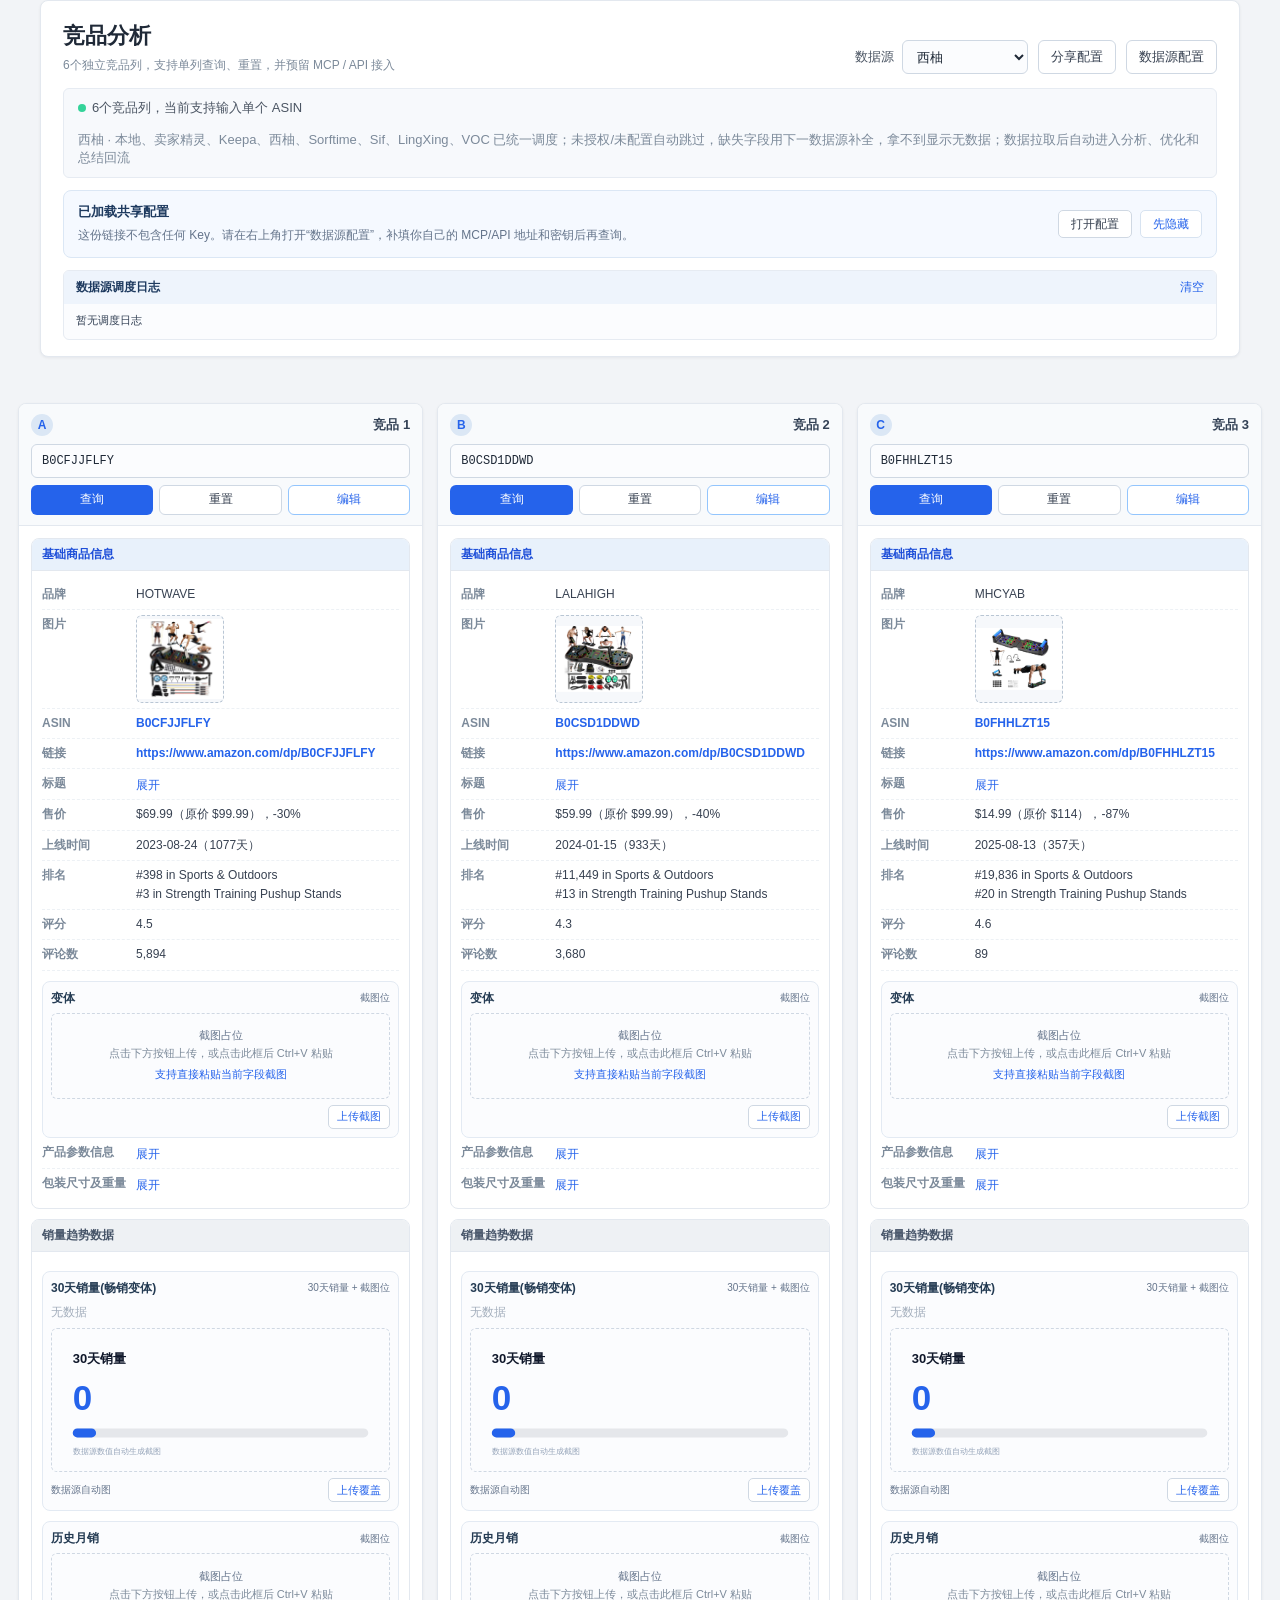
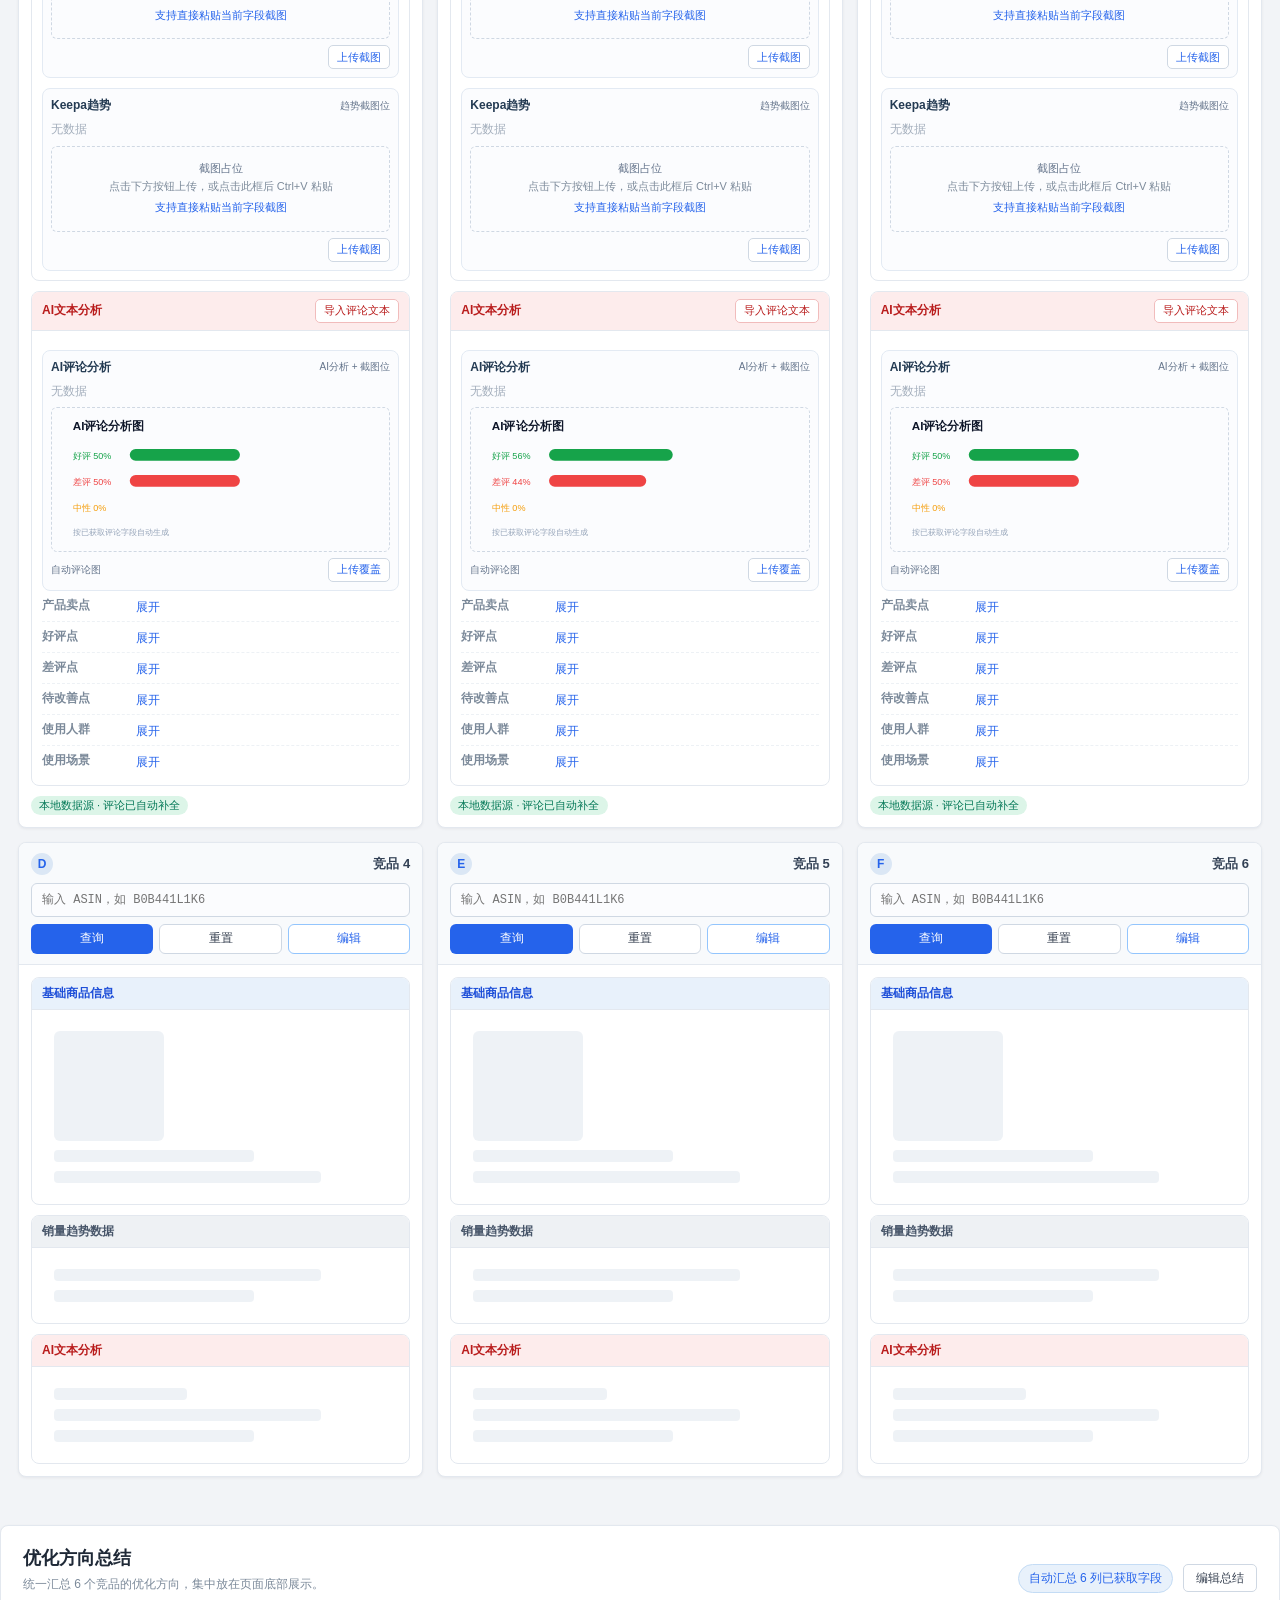
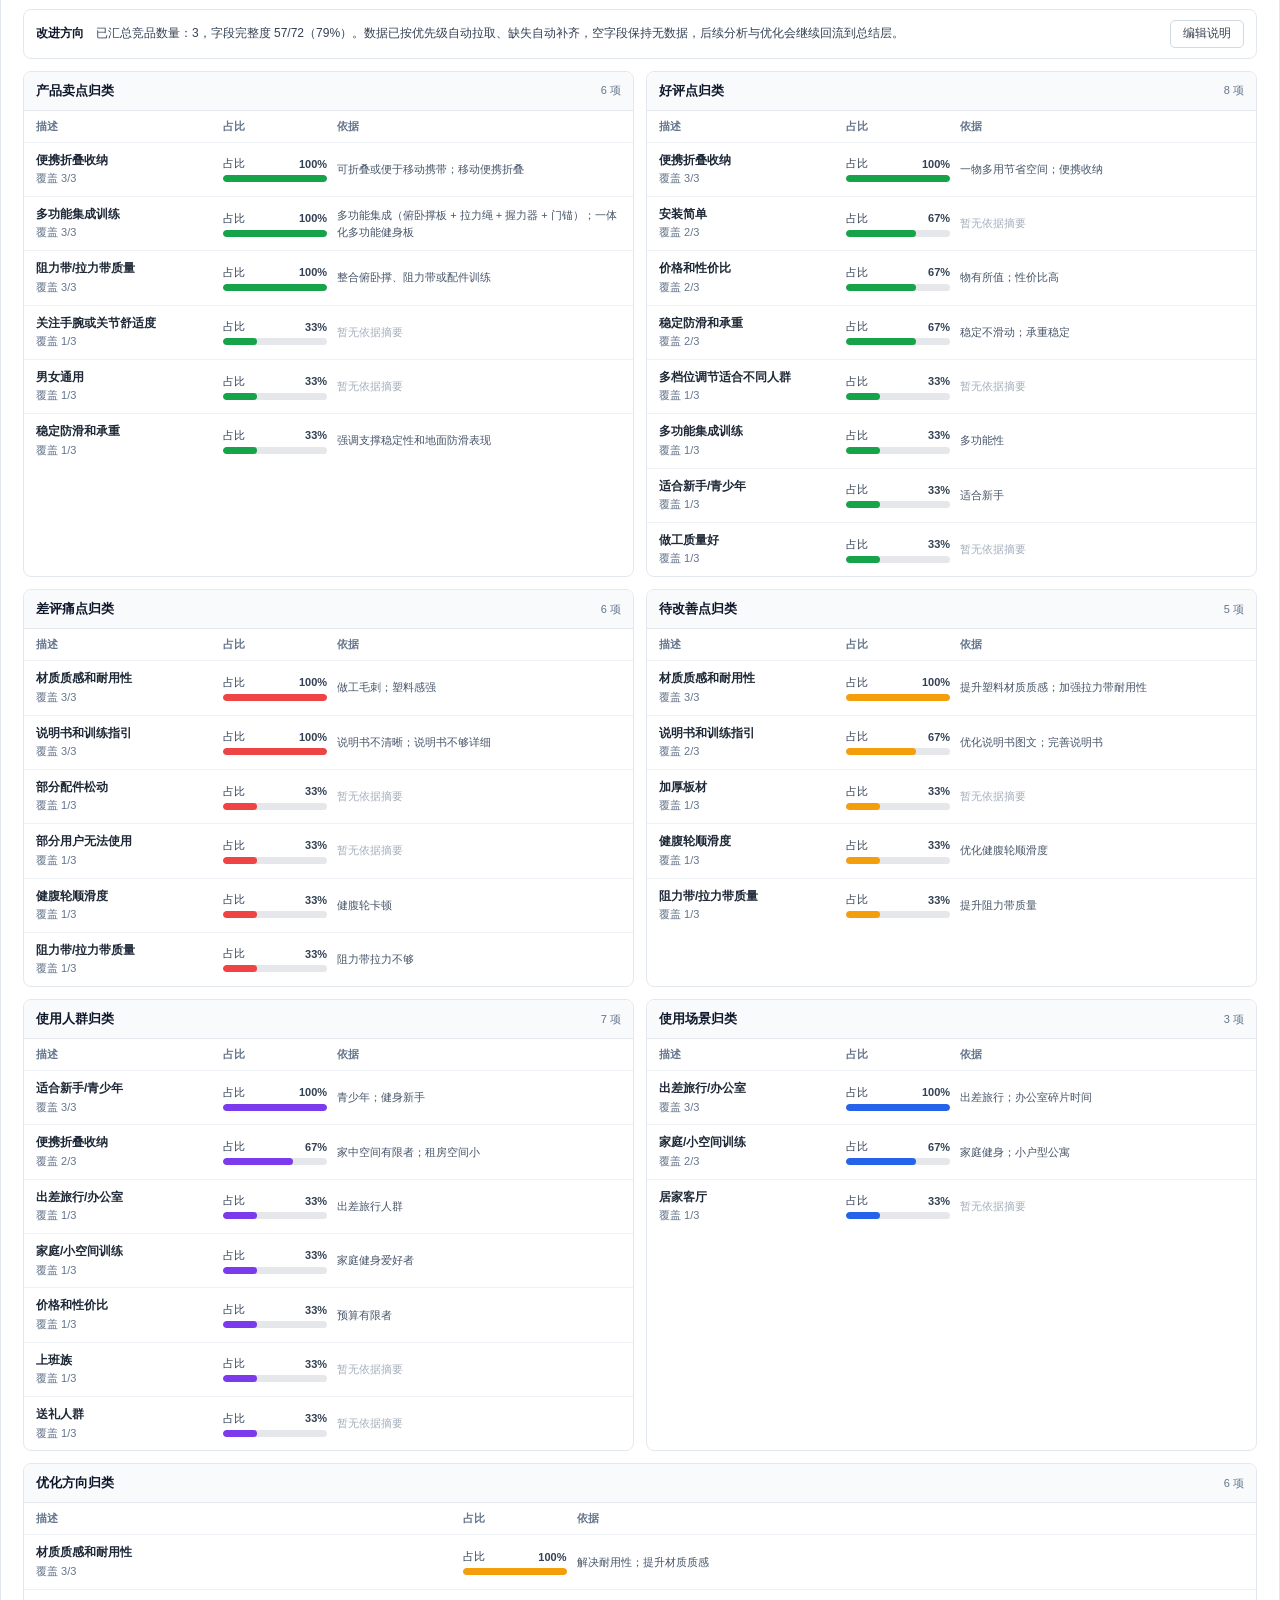
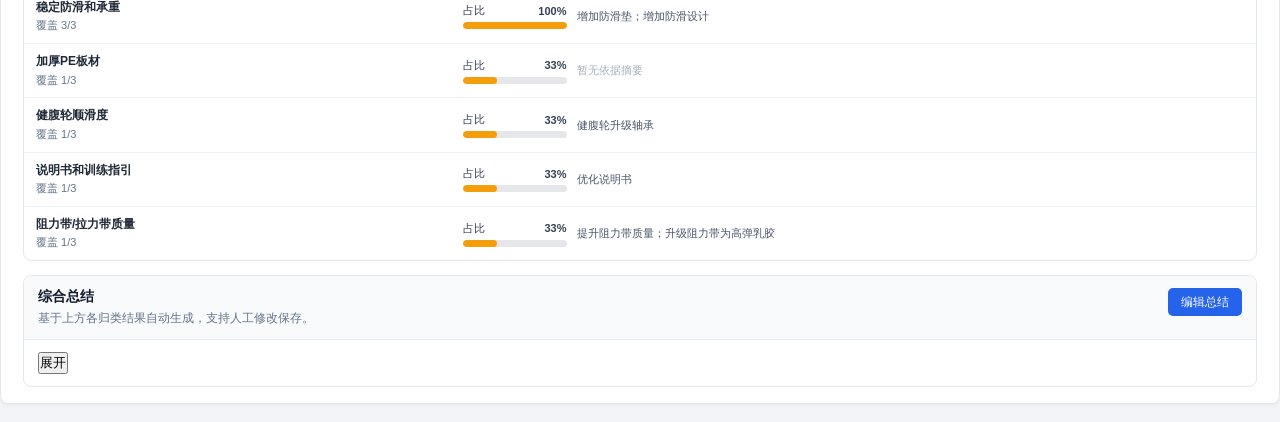
==== index.html @ 8cc2239d "fix: asin-scoped review learning v3; amazon product-page image/review fetch; image proxy" ====
﻿<!doctype html>
<html lang="zh-CN">
  <head>
    <meta charset="UTF-8" />
    <meta name="viewport" content="width=device-width, initial-scale=1.0" />
    <title>亚马逊竞品自动化分析系统</title>
    <link rel="icon" href="data:image/svg+xml,%3Csvg xmlns='http://www.w3.org/2000/svg' viewBox='0 0 32 32'%3E%3Crect width='32' height='32' rx='6' fill='%232563eb'/%3E%3Cpath d='M8 20h16v3H8zm2-5h12v3H10zm2-5h8v3h-8z' fill='white'/%3E%3C/svg%3E" />
    <style>
      :root {
        --bg: #f2f4f7;
        --card: #ffffff;
        --line: #e3e8ef;
        --text: #1f2937;
        --muted: #7c8a9a;
        --blue: #e8f1fb;
        --blue-border: #c4dcf5;
        --gray: #eef1f4;
        --gray-border: #dde3ea;
        --red: #fdecec;
        --red-border: #f3c9c9;
        --orange: #fdf2e4;
        --orange-border: #f0d4ac;
        --green: #eaf6f0;
        --green-border: #c8e6d4;
        --gold: #f59e0b;
      }
      * { box-sizing: border-box; margin: 0; padding: 0; }
      html { font-size: 16px; }
      body {
        background: var(--bg);
        color: var(--text);
        font-family: "Microsoft YaHei", "PingFang SC", "Segoe UI", Arial, sans-serif;
        -webkit-font-smoothing: antialiased;
      }
      .page { max-width: 1200px; margin: 0 auto; padding: 28px 18px 48px; }

      .top-card {
        background: var(--card);
        border: 1px solid var(--line);
        border-radius: 8px;
        padding: 20px 22px 16px;
        margin-bottom: 18px;
        box-shadow: 0 1px 3px rgba(15, 23, 42, 0.06);
      }
      .top-head { display: flex; align-items: flex-end; justify-content: space-between; gap: 16px; flex-wrap: wrap; }
      .top-head h1 { font-size: 22px; font-weight: 700; letter-spacing: 0; }
      .top-head .sub { font-size: 12px; color: var(--muted); margin-top: 6px; }
      .top-tools { display: flex; align-items: center; gap: 10px; flex-wrap: wrap; }
      .source-picker { display: flex; align-items: center; gap: 8px; font-size: 13px; color: #4b5563; }
      .source-picker select {
        height: 34px;
        border: 1px solid #cfd8e3;
        border-radius: 6px;
        padding: 0 10px;
        font-size: 13px;
        background: #fbfcfe;
        color: var(--text);
        outline: none;
      }
      .icon-btn {
        height: 34px;
        padding: 0 12px;
        border: 1px solid #cfd8e3;
        border-radius: 6px;
        background: #fff;
        color: #374151;
        font-size: 13px;
        cursor: pointer;
        white-space: nowrap;
      }
      .icon-btn:hover { background: #f8fafc; border-color: #9fb2c8; }
      .query-row { display: flex; align-items: center; gap: 10px; margin-top: 16px; flex-wrap: wrap; }
      .query-row input {
        flex: 1 1 420px;
        height: 40px;
        padding: 0 14px;
        border: 1px solid #cfd8e3;
        border-radius: 6px;
        font-size: 14px;
        color: var(--text);
        background: #fbfcfe;
        outline: none;
      }
      .query-row input:focus { border-color: #6fa8dc; box-shadow: 0 0 0 3px rgba(111, 168, 220, 0.18); }
      .btn {
        height: 40px;
        padding: 0 18px;
        border-radius: 6px;
        border: 1px solid transparent;
        font-size: 14px;
        cursor: pointer;
        white-space: nowrap;
        transition: background 0.15s ease, border-color 0.15s ease;
      }
      .btn-primary { background: #2563eb; color: #fff; }
      .btn-primary:hover { background: #1d4ed8; }
      .btn-secondary { background: #fff; border-color: #cfd8e3; color: #374151; }
      .btn-secondary:hover { border-color: #9fb2c8; background: #f8fafc; }
      .btn-ghost { background: #fff; border-color: #d7e3f1; color: #2563eb; }
      .btn-ghost:hover { background: #eef5fd; }
      .btn-small { height: 28px; padding: 0 12px; font-size: 12px; border-radius: 5px; }
      .query-row .actions { display: flex; gap: 10px; }
      .status-line {
        margin-top: 14px;
        padding: 10px 14px;
        background: #f7f9fc;
        border: 1px solid #e6ebf2;
        border-radius: 6px;
        font-size: 13px;
        color: #4b5563;
        display: flex;
        gap: 14px;
        flex-wrap: wrap;
        align-items: center;
      }
      .status-line .dot { width: 8px; height: 8px; border-radius: 50%; background: #34d399; display: inline-block; margin-right: 6px; }
      .status-line .source { color: var(--muted); }
      .share-preset-banner {
        margin-top: 12px;
        padding: 12px 14px;
        border: 1px solid #dbe7f5;
        border-radius: 8px;
        background: #f5f9ff;
        display: flex;
        justify-content: space-between;
        align-items: center;
        gap: 12px;
        flex-wrap: wrap;
      }
      .share-preset-banner strong {
        display: block;
        font-size: 13px;
        color: #1e3a5f;
        margin-bottom: 4px;
      }
      .share-preset-banner span {
        font-size: 12px;
        color: #64748b;
        line-height: 1.6;
      }
      .share-preset-actions {
        display: flex;
        align-items: center;
        gap: 8px;
        flex-wrap: wrap;
      }
      .data-source-log {
        margin-top: 12px;
        border: 1px solid #e6ebf2;
        border-radius: 6px;
        background: #fbfcfe;
        overflow: hidden;
      }
      .data-source-log .log-head {
        display: flex;
        align-items: center;
        justify-content: space-between;
        gap: 10px;
        padding: 8px 12px;
        background: #eef4fc;
        font-size: 12px;
        font-weight: 700;
        color: #1e3a5f;
      }
      .data-source-log .log-head button {
        border: 0;
        background: none;
        color: #2563eb;
        font-size: 12px;
        cursor: pointer;
        padding: 0;
      }
      .data-source-log .log-body {
        max-height: 130px;
        overflow-y: auto;
        padding: 6px 12px;
        font-family: Consolas, "Courier New", monospace;
        font-size: 11px;
        line-height: 1.7;
        color: #334155;
      }
      .data-source-log .log-body .log-line {
        padding: 2px 0;
        border-bottom: 1px dashed #e5eef8;
      }
      .data-source-log .log-body .log-line:last-child { border-bottom: 0; }
      .data-source-log .log-body .log-time { color: #94a3b8; margin-right: 6px; }
      .data-source-log .log-body .log-warn { color: #b45309; }
      .data-source-log .log-body .log-err { color: #b91c1c; }

      .progress-wrap {
        margin-top: 12px;
        display: flex;
        align-items: center;
        gap: 12px;
        font-size: 13px;
        color: #4b5563;
      }
      .progress-wrap[hidden] { display: none; }
      .progress-bar {
        flex: 1 1 220px;
        height: 8px;
        border-radius: 999px;
        background: #e5eaf1;
        overflow: hidden;
      }
      .progress-bar i {
        display: block;
        height: 100%;
        width: 0;
        border-radius: 999px;
        background: linear-gradient(90deg, #2563eb, #38bdf8);
        transition: width 0.2s ease;
      }

      .table-card {
        background: var(--card);
        border: 1px solid var(--line);
        border-radius: 8px;
        overflow: hidden;
        box-shadow: 0 1px 3px rgba(15, 23, 42, 0.06);
      }
      .table-scroll { overflow-x: auto; overflow-y: visible; }
      table { border-collapse: separate; border-spacing: 0; width: max-content; min-width: 100%; }
      th, td { border-right: 1px solid var(--line); border-bottom: 1px solid var(--line); }
      .sticky { position: sticky; left: 0; z-index: 4; }
      thead th { z-index: 7; }
      thead .sticky { z-index: 8; }

      .dim-head {
        min-width: 176px;
        width: 176px;
        background: #f8fafc;
        padding: 14px 12px;
        font-size: 14px;
        font-weight: 700;
        color: #334155;
        text-align: center;
        vertical-align: middle;
        border-bottom: 2px solid #cdd8e4;
      }
      .product-head {
        min-width: 320px;
        width: 320px;
        padding: 13px 14px;
        background: #f8fafc;
        text-align: left;
        vertical-align: top;
        border-bottom: 2px solid #cdd8e4;
      }
      .head-brand { display: flex; align-items: center; gap: 8px; font-size: 15px; font-weight: 700; }
      .head-brand .badge { font-size: 11px; font-weight: 500; color: #6b7280; background: #eef2f6; border: 1px solid #dfe6ee; padding: 1px 7px; border-radius: 999px; }
      .head-brand .state-chip { font-size: 11px; font-weight: 500; color: #2563eb; background: #e0eefc; border-radius: 999px; padding: 1px 8px; }
      .head-brand .state-chip.error { color: #b91c1c; background: #fde3e3; }
      .head-brand .state-chip.done { color: #047857; background: #dcf5e8; }
      .asin-copy-row { margin-top: 7px; display: flex; align-items: center; gap: 8px; flex-wrap: wrap; }
      .asin-copy {
        display: inline-flex;
        align-items: center;
        gap: 6px;
        background: #fff;
        border: 1px solid #cfd8e3;
        border-radius: 5px;
        padding: 4px 9px;
        font-size: 13px;
        color: #2563eb;
        cursor: pointer;
        font-family: Consolas, "Courier New", monospace;
      }
      .asin-copy:hover { background: #eef5fd; border-color: #6fa8dc; }
      .asin-copy svg { flex: 0 0 auto; }
      .head-link { font-size: 12px; color: var(--muted); text-decoration: none; }
      .head-link:hover { color: #2563eb; text-decoration: underline; }
      .unmatched { color: #ef4444; font-size: 12px; font-weight: 600; }
      .col-status { margin-top: 8px; display: flex; flex-direction: column; gap: 6px; }
      .degrade-banner {
        background: var(--orange);
        border: 1px solid var(--orange-border);
        color: #b45309;
        font-size: 12px;
        line-height: 1.5;
        padding: 6px 9px;
        border-radius: 5px;
      }
      .error-banner {
        background: var(--red);
        border: 1px solid var(--red-border);
        color: #b91c1c;
        font-size: 12px;
        padding: 6px 9px;
        border-radius: 5px;
        cursor: pointer;
      }
      .error-banner:hover { background: #fadcdc; }
      .cached-chip { font-size: 11px; color: #6b7280; }

      .group-row th, .group-row td { padding: 0; border-bottom: 1px solid var(--line); }
      .group-label {
        min-width: 176px;
        width: 176px;
        text-align: left;
        padding: 10px 14px;
        font-size: 14px;
        font-weight: 700;
      }
      .group-span { text-align: left; padding: 10px 14px; font-size: 12px; color: rgba(31, 41, 55, 0.45); }
      .tone-blue { background: var(--blue); }
      .tone-blue .group-span { color: #2563eb; }
      .tone-gray { background: var(--gray); }
      .tone-gray .group-span { color: #64748b; }
      .tone-red { background: var(--red); }
      .tone-red .group-span { color: #b91c1c; }
      .tone-orange { background: var(--orange); }
      .tone-orange .group-span { color: #b45309; }
      .tone-green { background: var(--green); }
      .tone-green .group-span { color: #047857; }
      .group-label.tone-blue { border-right: 1px solid var(--blue-border); }
      .group-label.tone-gray { border-right: 1px solid var(--gray-border); }
      .group-label.tone-red { border-right: 1px solid var(--red-border); }
      .group-label.tone-orange { border-right: 1px solid var(--orange-border); }
      .group-label.tone-green { border-right: 1px solid var(--green-border); }

      .row-label {
        min-width: 176px;
        width: 176px;
        background: #ffffff;
        padding: 12px 14px;
        font-size: 13px;
        font-weight: 700;
        color: #374151;
        text-align: left;
        vertical-align: top;
        line-height: 1.5;
      }
      .cell {
        min-width: 320px;
        width: 320px;
        padding: 12px 14px;
        font-size: 13px;
        line-height: 1.7;
        vertical-align: top;
        background: #ffffff;
        color: #374151;
      }
      .cell .rich-text { white-space: pre-wrap; word-break: break-word; }
      .cell .empty { color: #a3aebc; }
      .cell .muted { color: var(--muted); font-size: 12px; }
      .cell .label-note { color: var(--muted); font-size: 11px; margin-top: 6px; }
      .cell-error {
        border: 1px dashed #e2b6b6;
        border-radius: 6px;
        background: #fff7f7;
        color: #b91c1c;
        padding: 18px 12px;
        text-align: center;
        font-size: 13px;
        display: flex;
        flex-direction: column;
        align-items: center;
        gap: 10px;
      }

      .skeleton { pointer-events: none; }
      .sk {
        display: block;
        height: 12px;
        border-radius: 4px;
        background: linear-gradient(90deg, #eef2f6 25%, #e2e8f0 37%, #eef2f6 63%);
        background-size: 400% 100%;
        animation: shimmer 1.2s ease infinite;
        margin-bottom: 9px;
      }
      .sk.w60 { width: 60%; }
      .sk.w80 { width: 80%; }
      .sk.w40 { width: 40%; }
      .sk.img { width: 110px; height: 110px; border-radius: 6px; }
      @keyframes shimmer { 0% { background-position: 100% 0; } 100% { background-position: 0 0; } }

      .col-hot { background: #fff9e8 !important; }
      .col-hot .row-label { background: #ffffff; }
      .col-hot .img-box, .col-hot .shot-box, .col-hot .chart-box { border-color: #e5cf8f; }

      .img-box {
        aspect-ratio: 1 / 1;
        max-width: 170px;
        border: 1px dashed #b9c6d4;
        border-radius: 6px;
        background: #f6f8fb;
        display: flex;
        flex-direction: column;
        align-items: center;
        justify-content: center;
        gap: 8px;
        color: #64748b;
        font-size: 13px;
        text-align: center;
        padding: 10px;
        overflow: hidden;
      }
      .img-box img { max-width: 100%; max-height: 150px; object-fit: contain; border-radius: 4px; }
      .img-box .brand-mark {
        width: 42px; height: 42px;
        border-radius: 8px;
        background: #dbe7f5;
        color: #2563eb;
        display: flex; align-items: center; justify-content: center;
        font-weight: 800; font-size: 17px;
      }
      .shot-box {
        min-height: 96px;
        border: 1px dashed #b9c6d4;
        border-radius: 6px;
        background: #f6f8fb;
        display: flex;
        flex-direction: column;
        align-items: center;
        justify-content: center;
        gap: 6px;
        color: #64748b;
        font-size: 12px;
        padding: 10px;
        text-align: center;
      }
      .shot-box svg { opacity: 0.65; }

      .price-box { display: flex; flex-direction: column; gap: 6px; }
      .price-value { font-size: 26px; font-weight: 800; color: #dc2626; letter-spacing: 0; }
      .price-empty { color: #a3aebc; font-size: 26px; font-weight: 700; }
      .discount-chip { display: inline-block; background: #fee2e2; color: #b91c1c; font-size: 12px; padding: 2px 8px; border-radius: 999px; }
      .mock-chip {
        display: inline-block;
        background: #eef2f6;
        border: 1px solid #dfe6ee;
        color: #6b7280;
        font-size: 11px;
        padding: 1px 7px;
        border-radius: 999px;
        vertical-align: middle;
      }

      .star-line { display: flex; align-items: center; gap: 8px; flex-wrap: wrap; }
      .star-track { position: relative; font-size: 15px; letter-spacing: 2px; color: #e2e8f0; line-height: 1; }
      .star-fill { position: absolute; left: 0; top: 0; overflow: hidden; white-space: nowrap; color: var(--gold); }
      .rating-num { font-size: 17px; font-weight: 800; color: #1f2937; }

      .mini-bars { display: flex; align-items: flex-end; gap: 4px; height: 34px; margin-top: 10px; }
      .mini-bars span { width: 7px; border-radius: 2px 2px 0 0; background: #9cc2e8; }
      .chart-box {
        border: 1px dashed #b9c6d4;
        border-radius: 6px;
        background: #fbfcfe;
        padding: 12px 10px 8px;
        margin-top: 8px;
      }
      .chart-box .chart-title { font-size: 11px; color: #64748b; margin-bottom: 8px; text-align: center; }
      .bar-chart { display: flex; align-items: flex-end; gap: 6px; height: 92px; padding: 0 6px; }
      .bar-chart span { flex: 1; border-radius: 3px 3px 0 0; background: #7fb0e4; min-height: 6px; }
      .keepa-svg { width: 100%; height: 110px; display: block; }
      .legend { display: flex; gap: 12px; justify-content: center; margin-top: 6px; font-size: 11px; color: #64748b; }
      .legend i { display: inline-block; width: 10px; height: 3px; margin-right: 5px; vertical-align: middle; }

      .tone-tag { display: inline-block; font-size: 11px; font-weight: 700; padding: 2px 8px; border-radius: 4px; margin-bottom: 6px; }
      .tone-green-tag { background: #dcf5e8; color: #047857; }
      .tone-red-tag { background: #fde3e3; color: #b91c1c; }
      .tone-orange-tag { background: #fdeeda; color: #b45309; }
      .tone-blue-tag { background: #e0eefc; color: #1d4ed8; }

      .foot-note { margin-top: 14px; font-size: 12px; color: var(--muted); text-align: center; }

      #toast {
        position: fixed;
        left: 50%;
        bottom: 34px;
        transform: translateX(-50%) translateY(16px);
        background: #111827;
        color: #fff;
        font-size: 13px;
        padding: 10px 18px;
        border-radius: 6px;
        opacity: 0;
        pointer-events: none;
        transition: opacity 0.18s ease, transform 0.18s ease;
        z-index: 999;
        max-width: 80vw;
      }
      #toast.show { opacity: 1; transform: translateX(-50%) translateY(0); }
      #tip {
        position: fixed;
        max-width: 460px;
        max-height: 70vh;
        overflow: auto;
        background: #1f2937;
        color: #f3f4f6;
        font-size: 12px;
        line-height: 1.7;
        padding: 10px 14px;
        border-radius: 6px;
        white-space: pre-wrap;
        word-break: break-word;
        box-shadow: 0 8px 24px rgba(15, 23, 42, 0.28);
        z-index: 1000;
        pointer-events: none;
        opacity: 0;
        transition: opacity 0.12s ease;
      }
      #tip.show { opacity: 1; }

      .modal-mask {
        position: fixed;
        inset: 0;
        background: rgba(15, 23, 42, 0.45);
        display: flex;
        align-items: center;
        justify-content: center;
        z-index: 900;
        padding: 18px;
      }
      .modal-mask[hidden] { display: none; }
      .modal {
        width: min(760px, 96vw);
        max-height: 90vh;
        background: #fff;
        border-radius: 8px;
        box-shadow: 0 18px 50px rgba(15, 23, 42, 0.3);
        display: flex;
        flex-direction: column;
        overflow: hidden;
      }
      .modal-head {
        display: flex;
        align-items: center;
        justify-content: space-between;
        padding: 16px 20px;
        border-bottom: 1px solid var(--line);
      }
      .modal-head h2 { font-size: 17px; font-weight: 700; }
      .modal-close { border: 0; background: none; font-size: 22px; color: #6b7280; cursor: pointer; line-height: 1; padding: 4px; }
      .tabs { display: flex; flex-wrap: wrap; gap: 2px; padding: 0 16px; border-bottom: 1px solid var(--line); background: #f8fafc; }
      .tab {
        border: 0;
        background: none;
        padding: 12px 14px;
        font-size: 13px;
        color: #6b7280;
        cursor: pointer;
        border-bottom: 2px solid transparent;
      }
      .tab.active { color: #2563eb; font-weight: 700; border-bottom-color: #2563eb; }
      .tab-body { padding: 16px 20px 8px; overflow-y: auto; }
      .tab-panel { display: none; }
      .tab-panel.active { display: block; }
      .form-grid { display: grid; grid-template-columns: repeat(2, minmax(0, 1fr)); gap: 14px 16px; }
      .form-grid label, .field label { display: flex; flex-direction: column; gap: 6px; font-size: 12px; color: #4b5563; font-weight: 600; }
      .field { margin-bottom: 14px; }
      .field input, .form-grid input, .form-grid select, .field select {
        height: 36px;
        border: 1px solid #cfd8e3;
        border-radius: 6px;
        padding: 0 10px;
        font-size: 13px;
        color: var(--text);
        background: #fff;
        outline: none;
        width: 100%;
      }
      .field input:focus, .form-grid input:focus { border-color: #6fa8dc; box-shadow: 0 0 0 3px rgba(111, 168, 220, 0.15); }
      .password-row { display: flex; gap: 8px; }
      .password-row input { flex: 1; }
      .password-row .btn { height: 36px; }
      .hint { font-size: 12px; color: var(--muted); margin-top: 12px; line-height: 1.7; }
      .test-row { display: flex; align-items: center; gap: 12px; margin-top: 12px; flex-wrap: wrap; }
      .share-box {
        margin-top: 14px;
        padding: 12px;
        border: 1px solid var(--line);
        border-radius: 8px;
        background: #fbfcfe;
      }
      .share-box-head {
        display: flex;
        align-items: center;
        justify-content: space-between;
        gap: 12px;
        flex-wrap: wrap;
        margin-bottom: 10px;
        font-size: 12px;
        color: #64748b;
      }
      .share-box-head strong {
        font-size: 13px;
        color: #1f2937;
      }
      .share-actions {
        display: flex;
        align-items: center;
        gap: 8px;
        flex-wrap: wrap;
        margin-top: 10px;
      }
      .share-import {
        display: flex;
        flex-direction: column;
        gap: 6px;
        margin-top: 10px;
        font-size: 12px;
        color: #4b5563;
      }
      .share-import textarea {
        width: 100%;
        min-height: 78px;
        resize: vertical;
        border: 1px solid #cfd8e3;
        border-radius: 6px;
        padding: 10px 12px;
        font-size: 12px;
        color: var(--text);
        background: #fff;
        outline: none;
        line-height: 1.6;
      }
      .share-import textarea:focus { border-color: #6fa8dc; box-shadow: 0 0 0 3px rgba(111, 168, 220, 0.15); }
      .status-light { display: inline-flex; align-items: center; gap: 6px; font-size: 12px; color: #6b7280; }
      .light { width: 10px; height: 10px; border-radius: 50%; background: #cbd5e1; display: inline-block; }
      .light.green { background: #22c55e; }
      .light.orange { background: #f59e0b; }
      .light.red { background: #ef4444; }
      .light.gray { background: #cbd5e1; }
      .modal-foot {
        display: flex;
        justify-content: flex-end;
        gap: 10px;
        padding: 14px 20px;
        border-top: 1px solid var(--line);
        background: #f8fafc;
      }

      @media (max-width: 700px) {
        .page { padding: 14px 8px 30px; }
        .top-card { padding: 16px 14px 12px; }
        .top-head h1 { font-size: 18px; }
        .query-row input { flex-basis: 100%; }
        .query-row .btn { flex: 1 1 auto; }
        .form-grid { grid-template-columns: 1fr; }
      }

      /*
       * ============================================================
       * V3 新增样式：6 列独立竞品卡片网格（追加在末尾，不删除旧样式）
       * ============================================================
       */
      .columns-page { max-width: 1920px; }
      .competitor-grid {
        display: grid;
        grid-template-columns: repeat(6, minmax(0, 1fr));
        gap: 14px;
        align-items: start;
      }
      .competitor-col {
        min-width: 0;
        background: var(--card);
        border: 1px solid var(--line);
        border-radius: 8px;
        overflow: hidden;
        box-shadow: 0 1px 3px rgba(15, 23, 42, 0.06);
        display: flex;
        flex-direction: column;
      }
      .competitor-col-head {
        padding: 10px 12px;
        background: #f8fafc;
        border-bottom: 1px solid var(--line);
      }
      .competitor-col-title {
        font-size: 13px;
        font-weight: 700;
        color: #334155;
        margin-bottom: 8px;
        display: flex;
        align-items: center;
        justify-content: space-between;
        gap: 8px;
      }
      .competitor-col-title .num {
        width: 22px; height: 22px;
        border-radius: 50%;
        background: #dbe7f5;
        color: #2563eb;
        font-size: 12px;
        display: inline-flex;
        align-items: center;
        justify-content: center;
        font-weight: 700;
      }
      .competitor-col .col-query {
        display: flex;
        flex-direction: column;
        gap: 7px;
      }
      .competitor-col .col-query input {
        width: 100%;
        height: 34px;
        padding: 0 10px;
        border: 1px solid #cfd8e3;
        border-radius: 6px;
        font-size: 12px;
        color: var(--text);
        background: #fbfcfe;
        outline: none;
        font-family: Consolas, "Courier New", monospace;
      }
      .competitor-col .col-query input:focus { border-color: #6fa8dc; box-shadow: 0 0 0 3px rgba(111, 168, 220, 0.15); }
      .competitor-col .col-actions { display: flex; gap: 6px; }
      .competitor-col .col-actions .btn {
        flex: 1;
        height: 30px;
        padding: 0 8px;
        font-size: 12px;
        border-radius: 6px;
      }
      .competitor-card {
        padding: 12px;
        display: flex;
        flex-direction: column;
        gap: 10px;
        min-width: 0;
      }
      .competitor-card .cell { width: auto; min-width: 0; padding: 0; border: 0; background: transparent; }
      .competitor-card .card-section {
        border: 1px solid var(--line);
        border-radius: 8px;
        overflow: hidden;
        background: #ffffff;
      }
      .competitor-card .card-section-head {
        padding: 7px 10px;
        font-size: 12px;
        font-weight: 700;
        border-bottom: 1px solid var(--line);
      }
      .competitor-card .card-section-head.blue { background: var(--blue); color: #1d4ed8; }
      .competitor-card .card-section-head.gray { background: var(--gray); color: #475569; }
      .competitor-card .card-section-head.red { background: var(--red); color: #b91c1c; }
      .competitor-card .card-section-head.orange { background: var(--orange); color: #b45309; }
      .competitor-card .card-section-head.green { background: var(--green); color: #047857; }
      .competitor-card .card-section-body { padding: 9px 10px; }
      .competitor-card .kv-row {
        display: flex;
        gap: 8px;
        padding: 5px 0;
        border-bottom: 1px dashed #edf1f5;
        font-size: 12px;
        line-height: 1.6;
      }
      .competitor-card .kv-row:last-child { border-bottom: 0; }
      .competitor-card .kv-label {
        flex: 0 0 86px;
        color: var(--muted);
        font-weight: 600;
      }
      .competitor-card .kv-value {
        flex: 1;
        min-width: 0;
        word-break: break-word;
        white-space: pre-wrap;
        color: #374151;
      }
      .competitor-card .kv-value.asin-link {
        color: #2563eb;
        text-decoration: none;
        font-weight: 700;
        word-break: break-all;
      }
      .competitor-card .kv-value.asin-link:hover { text-decoration: underline; }
      .competitor-card .mini-image {
        width: 88px;
        height: 88px;
        border: 1px dashed #b9c6d4;
        border-radius: 6px;
        background: #f6f8fb;
        display: flex;
        align-items: center;
        justify-content: center;
        color: #64748b;
        font-size: 11px;
        text-align: center;
        overflow: hidden;
      }
      .competitor-card .mini-image img { max-width: 100%; max-height: 100%; object-fit: contain; }
      .competitor-card .keepa-placeholder {
        border: 1px dashed #b9c6d4;
        border-radius: 6px;
        background: #fbfcfe;
        min-height: 90px;
        display: flex;
        align-items: center;
        justify-content: center;
        color: #64748b;
        font-size: 12px;
        text-align: center;
        padding: 8px;
      }
      .competitor-card .screenshot-box {
        position: relative;
        margin-top: 8px;
        border: 1px dashed #b9c6d4;
        border-radius: 6px;
        background: #fbfcfe;
        min-height: 86px;
        display: flex;
        align-items: center;
        justify-content: center;
        overflow: hidden;
      }
      .competitor-card .screenshot-box img {
        display: block;
        width: 100%;
        max-height: 180px;
        object-fit: contain;
        cursor: zoom-in;
      }
      .competitor-card .screenshot-box .screenshot-empty {
        padding: 10px;
        text-align: center;
        color: #64748b;
        font-size: 11px;
        line-height: 1.6;
      }
      .competitor-card .screenshot-field-text {
        margin-bottom: 6px;
        white-space: pre-wrap;
        word-break: break-word;
        font-size: 12px;
        line-height: 1.6;
        color: #374151;
      }
      .competitor-card .screenshot-field-text.empty {
        color: #a3aebc;
      }
      .competitor-card .screenshot-field {
        margin-top: 10px;
        border: 1px solid #e3eaf3;
        border-radius: 8px;
        background: #fbfcfe;
        padding: 8px;
      }
      .competitor-card .screenshot-field-label {
        display: flex;
        align-items: center;
        gap: 6px;
        margin-bottom: 6px;
        color: #243b53;
        font-size: 12px;
        font-weight: 700;
      }
      .competitor-card .screenshot-field-badge {
        margin-left: auto;
        color: #64748b;
        font-size: 10px;
        font-weight: 500;
      }
      .competitor-card .screenshot-field .screenshot-box {
        margin-top: 0;
        border-color: #cfd8e3;
      }
      .competitor-card .screenshot-field .fold-text {
        margin-bottom: 4px;
      }
      .competitor-card .screenshot-field .fold-btn {
        margin-bottom: 6px;
      }
      .competitor-card .screenshot-actions {
        display: flex;
        gap: 6px;
        margin-top: 6px;
        align-items: center;
        justify-content: flex-end;
      }
      .competitor-card .screenshot-source {
        margin-right: auto;
        color: #64748b;
        font-size: 10px;
        line-height: 1.4;
      }
      .competitor-card .btn-screenshot {
        height: 24px;
        padding: 0 8px;
        border-radius: 5px;
        border: 1px solid #cfd8e3;
        background: #fff;
        color: #2563eb;
        font-size: 11px;
        cursor: pointer;
      }
      .competitor-card .btn-screenshot:hover { background: #eff6ff; }
      .competitor-card .screenshot-remove {
        color: #b91c1c;
        border-color: #f1bcbc;
      }
      .competitor-card .screenshot-remove:hover { background: #fff7f7; }
      .manual-screenshot {
        margin-top: 6px;
        border: 1px dashed #cfd8e3;
        border-radius: 6px;
        padding: 8px;
        background: #fbfcfe;
      }
      .manual-screenshot .manual-screenshot-preview {
        max-height: 130px;
        overflow: hidden;
        border-radius: 5px;
        background: #fff;
        margin-bottom: 6px;
      }
      .manual-screenshot img {
        width: 100%;
        max-height: 130px;
        object-fit: contain;
        cursor: zoom-in;
      }
      .manual-screenshot .manual-screenshot-empty {
        min-height: 38px;
        display: flex;
        align-items: center;
        justify-content: center;
        color: #64748b;
        font-size: 11px;
        margin-bottom: 6px;
        text-align: center;
      }
      .manual-screenshot .manual-screenshot-row {
        display: flex;
        gap: 6px;
        justify-content: flex-end;
        flex-wrap: wrap;
      }
      .image-lightbox {
        position: fixed;
        inset: 0;
        z-index: 1200;
        background: rgba(15, 23, 42, 0.88);
        display: flex;
        align-items: center;
        justify-content: center;
        padding: 24px;
        cursor: zoom-out;
      }
      .image-lightbox img {
        max-width: 96vw;
        max-height: 92vh;
        border-radius: 8px;
        box-shadow: 0 20px 60px rgba(0, 0, 0, 0.5);
      }
      .fold-text {
        display: none;
        white-space: pre-wrap;
        word-break: break-word;
        font-size: 12px;
        line-height: 1.65;
      }
      .fold-text.expanded {
        display: block;
      }
      .competitor-card .fold-text {
        position: relative;
        margin: 0;
      }
      .competitor-card .fold-btn {
        border: 0;
        background: none;
        color: #2563eb;
        font-size: 12px;
        cursor: pointer;
        padding: 3px 0 0;
        align-self: flex-start;
      }
      .competitor-card .fold-btn:hover { text-decoration: underline; }
      .competitor-card .placeholder-note { color: var(--muted); font-size: 11px; margin-top: 5px; }
      .competitor-card .state-note { color: #6b7280; font-size: 11px; margin-top: 6px; }
      .competitor-col .skeleton { margin: 12px; }
      .competitor-card .card-status {
        font-size: 11px;
        color: #047857;
        background: #dcf5e8;
        border-radius: 999px;
        padding: 2px 8px;
        align-self: flex-start;
      }

      .optimization-summary .summary-head {
        display: flex;
        align-items: flex-end;
        justify-content: space-between;
        gap: 16px;
        flex-wrap: wrap;
      }
      .optimization-summary .summary-head h2 {
        font-size: 18px;
        font-weight: 700;
        color: var(--text);
      }
      .optimization-summary .summary-head p {
        margin-top: 6px;
        font-size: 12px;
        color: var(--muted);
      }
      .optimization-summary .summary-note {
        font-size: 12px;
        color: #2563eb;
        background: #e8f1fb;
        border: 1px solid var(--blue-border);
        border-radius: 999px;
        padding: 5px 10px;
        white-space: nowrap;
      }
      .optimization-summary-list { margin-top: 16px; }
      .summary-block {
        border: 1px solid var(--line);
        border-radius: 8px;
        background: #fff;
        overflow: hidden;
      }
      .summary-line {
        padding: 12px 14px;
        border-bottom: 1px solid var(--line);
      }
      .summary-line:last-child { border-bottom: 0; }
      .summary-line-head {
        display: flex;
        align-items: center;
        gap: 10px;
        flex-wrap: wrap;
        margin-bottom: 8px;
        font-size: 12px;
      }
      .summary-col-badge {
        display: inline-flex;
        align-items: center;
        justify-content: center;
        min-width: 72px;
        padding: 2px 8px;
        border-radius: 999px;
        background: #e8f1fb;
        color: #2563eb;
        font-weight: 700;
      }
      .summary-brand { font-weight: 700; color: var(--text); }
      .summary-asin { color: var(--muted); font-family: Consolas, "Courier New", monospace; }
      .summary-line-body .fold-text {
        display: none;
      }
      .summary-line-body .fold-text.expanded {
        display: block;
      }
      .summary-line-body .empty { color: #a3aebc; font-size: 12px; }
      .summary-actions {
        display: flex;
        align-items: center;
        gap: 10px;
        flex-wrap: wrap;
        justify-content: flex-end;
      }
      .summary-edit-panel {
        border: 1px solid var(--line);
        border-radius: 8px;
        background: #fff;
        padding: 12px;
      }
      .summary-edit-panel textarea {
        width: 100%;
        min-height: 240px;
        resize: vertical;
        border: 1px solid #cfd8e3;
        border-radius: 8px;
        padding: 10px;
        line-height: 1.55;
        font-size: 13px;
        color: var(--text);
        font-family: inherit;
      }
      .summary-edit-panel textarea:focus {
        outline: none;
        border-color: #2563eb;
        box-shadow: 0 0 0 2px rgba(37, 99, 235, 0.14);
      }
      .summary-edit-actions {
        display: flex;
        justify-content: flex-end;
        gap: 8px;
        margin-top: 10px;
        flex-wrap: wrap;
      }
      .summary-source-tip {
        margin-bottom: 8px;
        font-size: 12px;
        color: #64748b;
      }

      /* 人工编辑模式：追加在样式末尾，保持原样式不变 */
      .competitor-card .manual-edit-tip {
        font-size: 12px;
        color: #475569;
        background: #f0f7ff;
        border: 1px solid #bfdbfe;
        border-radius: 6px;
        padding: 8px 10px;
        margin-bottom: 10px;
      }
      .manual-edit-grid { display: grid; gap: 8px; }
      .manual-edit-row {
        display: grid;
        grid-template-columns: 88px minmax(0, 1fr);
        gap: 8px;
        align-items: start;
      }
      .manual-edit-row label {
        font-size: 12px;
        font-weight: 600;
        color: #334155;
        padding-top: 8px;
        line-height: 1.4;
        word-break: break-word;
      }
      .manual-edit-row textarea {
        width: 100%;
        min-height: 42px;
        box-sizing: border-box;
        border: 1px solid #cbd5e1;
        border-radius: 6px;
        padding: 7px 8px;
        font-size: 12px;
        line-height: 1.5;
        color: #1e293b;
        background: #fff;
        resize: vertical;
        font-family: inherit;
      }
      .manual-edit-row textarea:focus {
        outline: none;
        border-color: #2563eb;
        box-shadow: 0 0 0 2px rgba(37, 99, 235, 0.14);
      }
      .manual-edit-actions {
        display: flex;
        gap: 8px;
        margin-top: 12px;
        justify-content: flex-end;
      }
      .competitor-col-head .col-actions .btn-edit {
        background: #fff;
        color: #2563eb;
        border-color: #93c5fd;
      }
      .competitor-col-head .col-actions .btn-edit:hover { background: #eff6ff; }
      .competitor-card .ai-head {
        display: flex;
        align-items: center;
        justify-content: space-between;
        gap: 8px;
      }
      .competitor-card .ai-head .btn-import {
        height: 24px;
        padding: 0 8px;
        border-radius: 5px;
        border: 1px solid #f1bcbc;
        background: #fff;
        color: #b91c1c;
        font-size: 11px;
        cursor: pointer;
      }
      .competitor-card .ai-head .btn-import:hover { background: #fff7f7; }
      .review-import-modal textarea {
        width: 100%;
        min-height: 260px;
        resize: vertical;
        border: 1px solid #cfd8e3;
        border-radius: 8px;
        padding: 10px;
        font-size: 13px;
        line-height: 1.6;
        font-family: inherit;
        transition: border-color 0.18s ease, box-shadow 0.18s ease, background 0.18s ease;
      }
      .review-import-modal textarea:focus {
        outline: none;
        border-color: #2563eb;
        box-shadow: 0 0 0 2px rgba(37, 99, 235, 0.14);
      }
      .review-import-modal textarea.review-import-drop-active {
        border-color: #2563eb;
        background: #f8fbff;
        box-shadow: 0 0 0 2px rgba(37, 99, 235, 0.12);
      }
      .review-import-help {
        margin-bottom: 10px;
        padding: 9px 10px;
        border: 1px solid #f3c9c9;
        border-radius: 8px;
        background: #fff7f7;
        color: #7f1d1d;
        font-size: 12px;
        line-height: 1.6;
      }
      .review-import-tools {
        display: flex;
        align-items: center;
        justify-content: space-between;
        gap: 10px;
        margin-top: 10px;
        flex-wrap: wrap;
      }
      .review-import-tools .tool-note {
        font-size: 12px;
        color: #64748b;
      }
      .review-import-drop-tip {
        margin-top: 8px;
        padding: 8px 10px;
        border: 1px dashed #cfd8e3;
        border-radius: 8px;
        background: #fbfcfe;
        color: #475569;
        font-size: 12px;
        line-height: 1.55;
      }
      .review-import-drop-tip strong { color: #2563eb; }
      .review-import-progress {
        margin-top: 10px;
        display: flex;
        flex-direction: column;
        gap: 6px;
      }
      .review-import-progress .bar {
        height: 8px;
        border-radius: 999px;
        background: #e2e8f0;
        overflow: hidden;
      }
      .review-import-progress .bar i {
        display: block;
        width: 0%;
        height: 100%;
        border-radius: inherit;
        background: linear-gradient(90deg, #2563eb, #7c3aed);
        transition: width 0.18s ease;
      }
      .review-import-progress .text {
        font-size: 12px;
        color: #475569;
      }
      .review-import-meta {
        display: flex;
        align-items: center;
        gap: 8px;
        flex-wrap: wrap;
        margin: 8px 0 0;
        font-size: 12px;
        color: #64748b;
      }
      .summary-grid {
        display: grid;
        grid-template-columns: repeat(2, minmax(0, 1fr));
        gap: 10px;
      }
      .summary-group {
        border: 1px solid var(--line);
        border-radius: 8px;
        background: #fff;
        padding: 10px;
      }
      .summary-group.full { grid-column: 1 / -1; }
      .summary-group h3 {
        font-size: 13px;
        margin-bottom: 8px;
        color: #1f2937;
      }
      .summary-group .summary-items {
        white-space: pre-wrap;
        word-break: break-word;
        font-size: 12px;
        line-height: 1.7;
        color: #374151;
      }
      .summary-group .empty { color: #a3aebc; }

      @media (max-width: 1500px) {
        .competitor-grid { grid-template-columns: repeat(3, minmax(0, 1fr)); }
      }
      @media (max-width: 900px) {
        .competitor-grid { grid-template-columns: repeat(2, minmax(0, 1fr)); }
        .summary-grid { grid-template-columns: 1fr; }
      }
      @media (max-width: 560px) {
        .competitor-grid { grid-template-columns: 1fr; }
      }

      /* V4 交互增强：截图位可直接粘贴，商品主图可点击放大 */
      .competitor-card .mini-image[data-open-image] {
        cursor: zoom-in;
      }
      .competitor-card .mini-image[data-open-image]:hover {
        border-color: #93c5fd;
        background: #eff6ff;
      }
      .competitor-card .screenshot-box:focus,
      .manual-screenshot:focus {
        outline: none;
        border-color: #2563eb;
        box-shadow: 0 0 0 2px rgba(37, 99, 235, 0.16);
      }
      .competitor-card .screenshot-empty .paste-hint {
        display: block;
        margin-top: 4px;
        color: #2563eb;
      }

      /* V4 优化总结：用占比条和依据列展示，更接近分析看板 */
      .summary-dashboard {
        display: grid;
        grid-template-columns: repeat(2, minmax(0, 1fr));
        gap: 12px;
      }
      .summary-overview-strip {
        display: flex;
        gap: 12px;
        align-items: center;
        justify-content: space-between;
        margin-bottom: 12px;
        padding: 10px 12px;
        border: 1px solid var(--line);
        border-radius: 8px;
        background: #fff;
        color: #334155;
        font-size: 12px;
        line-height: 1.6;
      }
      .summary-overview-strip strong {
        color: #0f172a;
        white-space: nowrap;
      }
      .summary-overview-text {
        flex: 1;
        min-width: 0;
        white-space: pre-wrap;
        word-break: break-word;
      }
      .summary-overview-actions {
        display: flex;
        gap: 8px;
        flex-wrap: wrap;
        justify-content: flex-end;
      }
      .summary-overview-edit {
        margin-bottom: 12px;
        border: 1px solid var(--line);
        border-radius: 8px;
        background: #fff;
        padding: 12px;
      }
      .summary-overview-edit label {
        display: block;
        margin-bottom: 8px;
        color: #0f172a;
        font-size: 13px;
        font-weight: 700;
      }
      .summary-overview-edit textarea {
        width: 100%;
        min-height: 78px;
        resize: vertical;
        border: 1px solid #cfd8e3;
        border-radius: 8px;
        padding: 9px 10px;
        line-height: 1.6;
        font-size: 12px;
        color: var(--text);
        font-family: inherit;
      }
      .summary-overview-edit textarea:focus {
        outline: none;
        border-color: #2563eb;
        box-shadow: 0 0 0 2px rgba(37, 99, 235, 0.14);
      }
      .summary-visual-card {
        border: 1px solid var(--line);
        border-radius: 8px;
        background: #fff;
        overflow: hidden;
      }
      .summary-visual-card.full { grid-column: 1 / -1; }
      .summary-visual-head {
        display: flex;
        align-items: center;
        justify-content: space-between;
        gap: 10px;
        padding: 10px 12px;
        border-bottom: 1px solid var(--line);
        background: #f8fafc;
      }
      .summary-visual-head h3 {
        margin: 0;
        color: #0f172a;
        font-size: 13px;
        font-weight: 700;
      }
      .summary-visual-count {
        color: #64748b;
        font-size: 11px;
        white-space: nowrap;
      }
      .summary-metric-head,
      .summary-metric-row {
        display: grid;
        grid-template-columns: minmax(108px, 0.78fr) 104px minmax(0, 1.25fr);
        gap: 10px;
        align-items: center;
      }
      .summary-metric-head {
        padding: 8px 12px;
        color: #64748b;
        font-size: 11px;
        font-weight: 700;
        border-bottom: 1px solid #eef2f7;
      }
      .summary-metric-row {
        padding: 9px 12px;
        border-bottom: 1px solid #eef2f7;
      }
      .summary-metric-row:last-child { border-bottom: 0; }
      .summary-metric-desc {
        min-width: 0;
        color: #1f2937;
        font-size: 12px;
        font-weight: 700;
        line-height: 1.45;
      }
      .summary-metric-meta {
        margin-top: 2px;
        color: #64748b;
        font-size: 11px;
        font-weight: 500;
      }
      .summary-bar-wrap {
        min-width: 0;
      }
      .summary-bar-top {
        display: flex;
        align-items: center;
        justify-content: space-between;
        gap: 6px;
        margin-bottom: 4px;
        color: #334155;
        font-size: 11px;
      }
      .summary-progress {
        height: 7px;
        border-radius: 999px;
        background: #e5e7eb;
        overflow: hidden;
      }
      .summary-progress i {
        display: block;
        height: 100%;
        min-width: 3px;
        border-radius: inherit;
        background: #2563eb;
      }
      .summary-visual-card.tone-green .summary-progress i { background: #16a34a; }
      .summary-visual-card.tone-red .summary-progress i { background: #ef4444; }
      .summary-visual-card.tone-orange .summary-progress i { background: #f59e0b; }
      .summary-visual-card.tone-blue .summary-progress i { background: #2563eb; }
      .summary-visual-card.tone-purple .summary-progress i { background: #7c3aed; }
      .summary-reason {
        min-width: 0;
        color: #475569;
        font-size: 11px;
        line-height: 1.55;
        word-break: break-word;
      }
      .summary-reason .empty { color: #a3aebc; }
      .summary-empty-state {
        padding: 16px 12px;
        color: #a3aebc;
        font-size: 12px;
      }
      .summary-conclusion {
        margin-top: 14px;
        border: 1px solid var(--line);
        border-radius: 8px;
        background: #fff;
        overflow: hidden;
      }
      .summary-conclusion-head {
        display: flex;
        justify-content: space-between;
        align-items: flex-start;
        gap: 12px;
        padding: 12px 14px;
        border-bottom: 1px solid var(--line);
        background: #f8fafc;
      }
      .summary-conclusion-head h3 {
        margin: 0 0 4px;
        color: #0f172a;
        font-size: 14px;
      }
      .summary-conclusion-head p {
        margin: 0;
        color: #64748b;
        font-size: 12px;
      }
      .summary-conclusion-body {
        padding: 12px 14px;
        color: #1f2937;
        font-size: 12px;
        line-height: 1.7;
      }
      .summary-conclusion-actions {
        display: flex;
        gap: 8px;
        flex-wrap: wrap;
        justify-content: flex-end;
      }
      @media (max-width: 900px) {
        .summary-dashboard { grid-template-columns: 1fr; }
        .summary-metric-head,
        .summary-metric-row { grid-template-columns: 1fr; }
      }
    </style>
  </head>
  <body>
    <!-- 全局头部：只渲染一次，不放入产品列循环 -->
    <!-- 第一块：全局唯一头部，只渲染一次，不进入任何产品列循环 -->
    <header class="page top-card">
      <div class="top-head">
        <div>
          <h1>竞品分析</h1>
          <p class="sub">6个独立竞品列，支持单列查询、重置，并预留 MCP / API 接入</p>
        </div>
        <div class="top-tools">
          <label class="source-picker">
            <span>数据源</span>
            <select id="sourceSelect"></select>
          </label>
          <button class="icon-btn" id="shareConfigBtn" type="button">分享配置</button>
          <button class="icon-btn" id="configBtn" type="button">数据源配置</button>
        </div>
      </div>
      <div class="status-line">
        <span><span class="dot"></span><span id="statusAsins">6个竞品列，当前支持输入单个 ASIN</span></span>
        <span id="sourceStatus" class="source">保留全部预留数据源配置；未授权/未配置自动跳过，拿不到的数据统一显示无数据</span>
      </div>
      <div class="share-preset-banner" id="sharePresetBanner" hidden>
        <div>
          <strong>已加载共享配置</strong>
          <span>这份链接不包含任何 Key。请在右上角打开“数据源配置”，补填你自己的 MCP/API 地址和密钥后再查询。</span>
        </div>
        <div class="share-preset-actions">
          <button class="btn btn-secondary btn-small" id="sharePresetOpenBtn" type="button">打开配置</button>
          <button class="btn btn-ghost btn-small" id="sharePresetHideBtn" type="button">先隐藏</button>
        </div>
      </div>
      <!-- 数据源调度日志区：只渲染一次，记录按优先级切换数据源、合并与失败信息 -->
      <div class="data-source-log" id="dataSourceLog">
        <div class="log-head">
          <span>数据源调度日志</span>
          <button type="button" id="clearLogBtn">清空</button>
        </div>
        <div class="log-body" id="dataSourceLogBody"></div>
      </div>
    </header>

    <!-- 第二块：6列网格容器，产品列 item 只在这里循环渲染 -->
    <div class="page columns-page grid-6-col competitor-grid" id="competitorGrid"></div>

    <section class="page columns-page top-card optimization-summary" id="optimizationSummaryCard">
      <div class="summary-head">
        <div>
          <h2>优化方向总结</h2>
          <p>统一汇总 6 个竞品的优化方向，集中放在页面底部展示。</p>
        </div>
        <div class="summary-actions">
          <div class="summary-note" id="summarySourceNote">来自各列“优化方向”字段</div>
          <button class="btn btn-secondary btn-small" id="summaryEditBtn" type="button">编辑总结</button>
        </div>
      </div>
      <div class="optimization-summary-list" id="optimizationSummaryList"></div>
    </section>

    <!-- AI评论导入弹窗：仅写入当前竞品列，不影响其他列 -->
    <div class="modal-mask" id="reviewImportModal" hidden>
      <div class="modal review-import-modal" role="dialog" aria-modal="true" aria-label="导入评论文本">
        <div class="modal-head">
          <h2>导入评论文本并自动分类</h2>
          <button class="modal-close" id="reviewImportClose" type="button" aria-label="关闭">×</button>
        </div>
        <div class="tab-body">
          <div class="review-import-help">
            数据源没有返回评论总结时，可以在这里拖拽文件、直接粘贴原始评论，或者手动输入文本。系统会自动识别评论结构、星级和高频关键词，不设 1000 条上限，样本更多也能继续分析。
          </div>
          <textarea id="reviewImportText" placeholder="粘贴原始评论、拖拽评论文件，或直接输入文本，例如：&#10;5星：安装很简单，多功能，折叠后很省空间。&#10;2星：塑料有点薄，阻力带用了几次就断了。"></textarea>
          <div class="review-import-tools">
            <button class="btn btn-secondary btn-small" id="reviewImportFileBtn" type="button">导入文件</button>
            <span class="tool-note">支持 txt / csv / json / jsonl，文件可拖拽导入，文本可直接粘贴识别，评论量不设 1000 条上限。</span>
          </div>
          <div class="review-import-drop-tip" id="reviewImportDropTip"><strong>拖拽文件</strong> 到输入框即可自动载入，<strong>粘贴文本</strong> 后会立即识别评论结构并预览数量，导入更多样本也可以继续分析。</div>
          <div class="review-import-progress" id="reviewImportProgress" hidden>
            <div class="bar"><i id="reviewImportProgressFill"></i></div>
            <div class="text" id="reviewImportProgressText">正在分析评论...</div>
          </div>
          <div class="review-import-meta" id="reviewImportMeta">当前列：--</div>
        </div>
        <div class="modal-foot">
          <button class="btn btn-secondary" id="reviewImportCancel" type="button">取消</button>
          <button class="btn btn-primary" id="reviewImportApply" type="button">自动分类并写入</button>
        </div>
      </div>
    </div>

    <div class="modal-mask" id="configModal" hidden>
      <div class="modal" role="dialog" aria-modal="true" aria-label="数据源配置">
        <div class="modal-head">
          <h2>数据源配置</h2>
          <button class="modal-close" id="configClose" type="button" aria-label="关闭">×</button>
        </div>
        <div class="tabs">
          <button class="tab active" type="button" data-tab="general">通用设置</button>
          <button class="tab" type="button" data-tab="local">本地数据源</button>
          <button class="tab" type="button" data-tab="sellersprite">卖家精灵</button>
          <button class="tab" type="button" data-tab="keepa">Keepa API</button>
          <button class="tab" type="button" data-tab="xiyou">西柚</button>
          <button class="tab" type="button" data-tab="sorftime">Sorftime MCP</button>
          <button class="tab" type="button" data-tab="sif">Sif MCP</button>
          <button class="tab" type="button" data-tab="lingxing">LingXing MCP</button>
          <button class="tab" type="button" data-tab="voc">VOC 数据源</button>
        </div>
        <div class="tab-body">
          <div class="tab-panel active" id="tab-general">
            <div class="form-grid">
              <label>站点选择
                <select id="siteSelect">
                  <option value="US">US - 美国</option>
                  <option value="CA">CA - 加拿大</option>
                  <option value="UK">UK - 英国</option>
                  <option value="DE">DE - 德国</option>
                  <option value="JP">JP - 日本</option>
                  <option value="AU">AU - 澳大利亚</option>
                </select>
              </label>
              <label>超时时间（秒）
                <input id="timeoutInput" type="number" min="1" max="120" step="1" />
              </label>
              <label>重试次数
                <input id="retriesInput" type="number" min="0" max="5" step="1" />
              </label>
              <label>并发请求数
                <input id="concurrencyInput" type="number" min="1" max="6" step="1" />
              </label>
              <label>请求间隔（毫秒）
                <input id="intervalInput" type="number" min="0" max="5000" step="100" />
              </label>
              <label>混合模式
                <select id="modeSelect">
                  <option value="single">关闭（单一数据源）</option>
                  <option value="mixed">启用（自动按维度选择数据源）</option>
                </select>
              </label>
            </div>
            <label>数据源调用顺序（高优先级在前，按行顺序执行）
              <textarea id="providerOrderInput" rows="4" placeholder="例如：xiyou, sorftime, sif, sellersprite, voc, keepa-api, lingxing, local"></textarea>
            </label>
            <p class="hint">优先级规则：按此顺序调用已配置数据源；前一个无数据、报错或超时自动切换下一个，部分缺失时用下一个补齐缺失字段，全部失败才显示“无数据”。</p>
            <p class="hint">所有数据源入口都会保留：未配置、未授权、限额、报错或无结果时自动切换下一数据源；已拿到的有效字段不会被低优先级数据覆盖，最终拿不到则显示无数据，不编造。</p>
            <div class="share-box">
              <div class="share-box-head">
                <strong>分享给他人</strong>
                <span>仅分享非敏感配置，密钥仍需接收者在自己浏览器里填写</span>
              </div>
              <div class="share-actions">
                <button class="btn btn-secondary btn-small" id="shareLinkBtn" type="button">复制分享链接</button>
                <button class="btn btn-secondary btn-small" id="shareJsonBtn" type="button">复制配置JSON</button>
              </div>
              <label class="share-import">
                <span>导入分享链接或配置 JSON</span>
                <textarea id="shareImportInput" rows="3" placeholder="粘贴包含 preset 参数的链接，或一段分享 JSON"></textarea>
              </label>
              <div class="share-actions">
                <button class="btn btn-primary btn-small" id="shareImportBtn" type="button">导入并应用</button>
                <span class="hint">分享内容不包含任何 Key；别人打开链接后，补填自己的 MCP/API Key 即可使用。</span>
              </div>
            </div>
          </div>

          <div class="tab-panel" id="tab-sellersprite">
            <div class="field">
              <label>MCP 服务器地址
                <input id="mcpUrl" type="text" placeholder="填入卖家精灵官方 MCP 地址" />
              </label>
            </div>
            <div class="field">
              <label>API Key
                <span class="password-row">
                  <input id="mcpKey" type="password" placeholder="填入卖家精灵 MCP API Key" autocomplete="off" />
                  <button class="btn btn-secondary btn-small" id="mcpKeyToggle" type="button">显示</button>
                </span>
              </label>
            </div>
            <div class="form-grid">
              <label>API 基础地址（可选）
                <input id="sellerspriteApiBaseUrl" type="text" placeholder="填入卖家精灵官方 API 基础地址" />
              </label>
              <label>API Key（可选）
                <input id="sellerspriteApiKey" type="password" placeholder="填入卖家精灵 API Key" autocomplete="off" />
              </label>
            </div>
            <div class="test-row">
              <button class="btn btn-secondary btn-small" id="testMcpBtn" type="button">测试连接</button>
              <span class="status-light"><i class="light gray" id="mcpLight"></i><span id="mcpStatusText">未配置</span></span>
            </div>
            <p class="hint">卖家精灵已统一合并 MCP 与 API：MCP 地址+Key 或 API 地址+Key 任一配置即可，MCP 优先、API 兜底；未配置自动跳过。接入步骤：1. 填 Key 2. 切换数据源 3. 重新查询。</p>
          </div>

          <div class="tab-panel" id="tab-keepa">
            <div class="form-grid">
              <label>Keepa API Key
                <input id="keepaKey" type="password" placeholder="填入 Keepa API Key" autocomplete="off" />
              </label>
              <label>站点 Domain ID
                <select id="keepaDomain">
                  <option value="1">1 = US</option>
                  <option value="2">2 = UK</option>
                  <option value="3">3 = DE</option>
                  <option value="4">4 = FR</option>
                  <option value="5">5 = JP</option>
                  <option value="6">6 = CA</option>
                  <option value="12">12 = AU</option>
                </select>
              </label>
            </div>
            <div class="test-row">
              <button class="btn btn-secondary btn-small" id="testKeepaBtn" type="button">测试连接</button>
              <span class="status-light"><i class="light gray" id="keepaLight"></i><span id="keepaStatusText">未配置</span></span>
              <span class="status-light">剩余额度：<b id="keepaQuota">--</b></span>
            </div>
            <p class="hint">接入步骤：1. 填 Key 2. 切换数据源 3. 重新查询。Keepa 的 CSV 时间序列已在 KeepaApiProvider._parseKeepaCsv 中转换为统一趋势格式。</p>
          </div>

          <div class="tab-panel" id="tab-xiyou">
            <div class="form-grid">
              <label>MCP 服务器地址
                <input id="xiyouMcpUrl" type="text" placeholder="填入西柚官方 MCP 地址" />
              </label>
              <label>API Key / MCP Key
                <input id="xiyouMcpKey" type="password" placeholder="填入西柚 API/MCP Key" autocomplete="off" />
              </label>
              <label>API 基础地址（可选）
                <input id="xiyouApiBaseUrl" type="text" placeholder="填入西柚官方 API 基础地址" />
              </label>
              <label>API Key（可选）
                <input id="xiyouApiKey" type="password" placeholder="填入西柚 API Key" autocomplete="off" />
              </label>
            </div>
            <div class="test-row">
              <button class="btn btn-secondary btn-small" id="testXiyouBtn" type="button">测试连接</button>
              <span class="status-light"><i class="light gray" id="xiyouMcpLight"></i><span id="xiyouMcpStatusText">未配置</span></span>
            </div>
            <p class="hint">西柚 xydc MCP 已嵌入并走本机/局域网代理，默认地址 api/mcp/xiyou；测试连接通过后即可查询商品、销量、BSR、价格趋势与变体。填远程官方地址时会自动切回代理规避 CORS，未配置自动跳过。</p>
          </div>

          <div class="tab-panel" id="tab-sorftime">
            <div class="form-grid">
              <label>MCP 服务器地址
                <input id="sorftimeMcpUrl" type="text" placeholder="默认使用本机代理 api/mcp/sorftime，也可填官方 MCP 地址" />
              </label>
              <label>API Key / MCP Key
                <input id="sorftimeMcpKey" type="password" placeholder="填入 Sorftime API/MCP Key" autocomplete="off" />
              </label>
              <label>API 基础地址（可选）
                <input id="sorftimeApiBaseUrl" type="text" placeholder="填入 Sorftime 官方 API 基础地址" />
              </label>
              <label>API Key（可选）
                <input id="sorftimeApiKey" type="password" placeholder="填入 Sorftime API Key" autocomplete="off" />
              </label>
            </div>
            <div class="test-row">
              <button class="btn btn-secondary btn-small" id="testSorftimeBtn" type="button">测试连接</button>
              <span class="status-light"><i class="light gray" id="sorftimeMcpLight"></i><span id="sorftimeMcpStatusText">未配置</span></span>
            </div>
            <p class="hint">Sorftime 已统一合并 MCP 与 API：填 MCP 地址+Key 走 MCP，填 API 地址+Key 走 API，两者均可自动切换，未配置自动跳过。</p>
          </div>

          <div class="tab-panel" id="tab-sif">
            <div class="form-grid">
              <label>MCP 服务器地址
                <input id="sifMcpUrl" type="text" placeholder="默认使用本机代理 api/mcp/sif，也可填官方 MCP 地址" />
              </label>
              <label>Secret Key
                <input id="sifMcpKey" type="password" placeholder="填入 Sif MCP Secret Key" autocomplete="off" />
              </label>
            </div>
            <div class="test-row">
              <button class="btn btn-secondary btn-small" id="testSifBtn" type="button">测试连接</button>
              <span class="status-light"><i class="light gray" id="sifMcpLight"></i><span id="sifMcpStatusText">未配置</span></span>
            </div>
            <p class="hint">Sif MCP 已接入本机/局域网代理：默认地址 api/mcp/sif，可查询关键词、流量、销量、广告与竞品画像。未配置自动跳过。</p>
          </div>

          <div class="tab-panel" id="tab-lingxing">
            <div class="form-grid">
              <label>MCP 服务器地址
                <input id="lingxingMcpUrl" type="text" placeholder="默认使用本机代理 api/mcp/lingxing，也可填官方 MCP 地址" />
              </label>
              <label>X-Mcp-Key
                <input id="lingxingMcpKey" type="password" placeholder="填入 LingXing MCP Key" autocomplete="off" />
              </label>
            </div>
            <div class="test-row">
              <button class="btn btn-secondary btn-small" id="testLingxingBtn" type="button">测试连接</button>
              <span class="status-light"><i class="light gray" id="lingxingMcpLight"></i><span id="lingxingMcpStatusText">未配置</span></span>
            </div>
            <p class="hint">LingXing MCP 入口已保留：默认地址 api/mcp/lingxing，需填写有效的 X-Mcp-Key 才能调用，未配置自动跳过。</p>
          </div>

          <div class="tab-panel" id="tab-voc">
            <div class="form-grid">
              <label>MCP 服务器地址
                <input id="vocMcpUrl" type="text" placeholder="填入 VOC 官方 MCP 地址" />
              </label>
              <label>API Key / MCP Key
                <input id="vocMcpKey" type="password" placeholder="填入 VOC API/MCP Key" autocomplete="off" />
              </label>
              <label>API 基础地址（可选）
                <input id="vocApiBaseUrl" type="text" placeholder="填入 VOC 官方 API 基础地址" />
              </label>
              <label>API Key（可选）
                <input id="vocApiKey" type="password" placeholder="填入 VOC API Key" autocomplete="off" />
              </label>
            </div>
            <div class="test-row">
              <button class="btn btn-secondary btn-small" id="testVocBtn" type="button">测试连接</button>
              <span class="status-light"><i class="light gray" id="vocLight"></i><span id="vocStatusText">未配置</span></span>
            </div>
            <p class="hint">VOC（Voice of Customer）数据源：负责自动抓取评论正文并按 ASIN 汇总，输出产品卖点、好评、差评、待改善点。MCP 与 API 二选一配置即可，未配置自动跳过。</p>
          </div>

          <div class="tab-panel" id="tab-local">
            <div class="form-grid">
              <label>市场调研报告文件路径或接口地址
                <input id="marketResearchUrl" type="text" placeholder="例如：D:/xxx/ai/俯卧撑支撑-US.xlsx 或本地数据服务接口" />
              </label>
              <label>评论样本文件路径或接口地址
                <input id="localReviewUrl" type="text" placeholder="例如：js/mockData.js 或本地评论服务接口" />
              </label>
            </div>
            <div class="test-row">
              <button class="btn btn-secondary btn-small" id="testLocalBtn" type="button">测试本地数据源</button>
              <span class="status-light"><i class="light gray" id="localLight"></i><span id="localStatusText">未配置</span></span>
            </div>
            <p class="hint">本地数据源已整合模拟数据、本地评论样本、市场调研表和评论文件。未指定路径时会在允许的本地目录内自动扫描 Excel/CSV/JSON/TXT，按 ASIN 匹配并合并字段；评论原文会自动分类并显示占比。</p>
          </div>
        </div>
        <div class="modal-foot">
          <button class="btn btn-secondary" id="configCancel" type="button">取消</button>
          <button class="btn btn-primary" id="configSave" type="button">保存配置并重新查询</button>
        </div>
      </div>
    </div>

    <div id="toast" role="status" aria-live="polite"></div>
    <div id="tip"></div>

    <script>
const DATA = {"raw":[{"brand":"HOTWAVE","asin":"B0CFJJFLFY","url":"https://www.amazon.com/dp/B0CFJJFLFY","title":"Push Up Board, Portable PushUp Board, Foldable 20 in 1 Push Up Bar | Multifunctional Pushup Handles for Floor, Professional Strength Training","price":null,"originalPrice":null,"discount":null,"launchDate":"2023-08-24(1,077天)","rankCategory":"#398 in Sports & Outdoors","rankSubcategory":"#3 in Strength Training Pushup Stands","rating":4.5,"reviewCount":5894,"variants":null,"productParams":"材料 丙烯腈-丁二烯-苯乙烯共聚物（ABS）\n手柄类型 ABS\n可以自由组装配件来完成训练：可折叠俯卧撑板、独特的3节杠铃、8根强力阻力带、2个脚踝绑带、门锚、健腹轮","packageInfo":"39.12 x 30.23 x 12.19 cm\n3.86 kg","sales30d":null,"monthlySales":null,"keepaTrend":null,"aiCommentScreenshot":null},{"brand":"LALAHIGH","asin":"B0CSD1DDWD","url":"https://www.amazon.com/dp/B0CSD1DDWD","title":"Push Up Board,36 in 1 Home Gym Equipment with Ab Roller Wheel & Resistance Bands, Portable Foldable Workout Board for Full Body Strength","price":null,"originalPrice":null,"discount":null,"launchDate":"2024-01-15(933天)","rankCategory":"#11,449 in Sports & Outdoors","rankSubcategory":"#13 in Strength Training Pushup Stands","rating":4.3,"reviewCount":3680,"variants":null,"productParams":"材料 聚丙烯（PP）\n产品尺寸 长31英寸 x 宽10英寸 x 高1英寸\n包含组件 1 x LALAHIGH 多功能健身板，6 x 阻力带，2 x 阻力带手柄，1 x 普拉提杆，2 x 健腹轮，2 x 俯卧撑手柄，2 x 脚踝绑带，1 x 门锚，8 x 登山扣，防滑垫","packageInfo":"40.64 x 26.42 x 15.49 cm\n3.88Kg","sales30d":null,"monthlySales":null,"keepaTrend":null,"aiCommentScreenshot":null},{"brand":"MHCYAB","asin":"B0FHHLZT15","url":"https://www.amazon.com/dp/B0FHHLZT15","title":"Push Up Board for Men - 15-in-1 Foldable Pushup Board with Push Up Bar, Handles & Bands, Portable Home Gym & Workout Equipment","price":null,"originalPrice":null,"discount":null,"launchDate":"2025-08-13(357天)","rankCategory":"#19,836 in Sports & Outdoors","rankSubcategory":"#20 in Strength Training Pushup Stands","rating":4.6,"reviewCount":89,"variants":null,"productParams":"材料 聚氯乙烯（PVC）\n张力支撑 500磅\n表带类型 弹性阻力带\n包含组件 把手、俯卧撑板、阻力带","packageInfo":"32.77 x 19.81 x 9.65cm\n961.62g","sales30d":null,"monthlySales":null,"keepaTrend":null,"aiCommentScreenshot":null},{"brand":"","asin":"","url":"","title":"","price":null,"originalPrice":null,"discount":null,"launchDate":"","rankCategory":"","rankSubcategory":"","rating":null,"reviewCount":null,"variants":null,"productParams":null,"packageInfo":null,"sales30d":null,"monthlySales":null,"keepaTrend":null,"aiCommentScreenshot":null},{"brand":"","asin":"","url":"","title":"","price":null,"originalPrice":null,"discount":null,"launchDate":"","rankCategory":"","rankSubcategory":"","rating":null,"reviewCount":null,"variants":null,"productParams":null,"packageInfo":null,"sales30d":null,"monthlySales":null,"keepaTrend":null,"aiCommentScreenshot":null},{"brand":"","asin":"","url":"","title":"","price":null,"originalPrice":null,"discount":null,"launchDate":"","rankCategory":"","rankSubcategory":"","rating":null,"reviewCount":null,"variants":null,"productParams":null,"packageInfo":null,"sales30d":null,"monthlySales":null,"keepaTrend":null,"aiCommentScreenshot":null}],"analysis":[]};

      const DEFAULT_ASINS = DATA.raw.map((p) => p.asin);
      /* ============================================================
       * 基础工具与统一数据格式
       * ============================================================ */
      function esc(s) {
        return String(s ?? "").replace(/[&<>"']/g, (c) => (
          { "&": "&amp;", "<": "&lt;", ">": "&gt;", '"': "&quot;", "'": "&#39;" }[c]
        ));
      }
      function fmt(n) {
        if (n === null || n === undefined || n === "") return null;
        if (typeof n === "number") return n.toLocaleString("en-US");
        return String(n);
      }
      const sleep = (ms) => new Promise((r) => setTimeout(r, ms));

      const MARKETPLACES = { US: "US", CA: "CA", UK: "UK", DE: "DE", JP: "JP", AU: "AU" };
      const KEEPA_DOMAINS = { US: 1, UK: 2, DE: 3, FR: 4, JP: 5, CA: 6, AU: 12 };

      function parseLaunch(s) {
        if (!s) return { launchDate: null, daysOnSale: null };
        const m = String(s).match(/^(.+?)\s*\(([\d,]+)天\)/);
        if (!m) return { launchDate: String(s), daysOnSale: null };
        return { launchDate: m[1], daysOnSale: parseInt(m[2].replace(/,/g, ""), 10) };
      }

      function emptyShape(kind, asin, marketplace) {
        const base = { asin, marketplace, found: false };
        if (kind === "basicInfo") return Object.assign(base, { brand: null, title: null, url: null, price: null, originalPrice: null, discount: null, imageUrl: null, imageLabel: null, category: null, subcategory: null, launchDate: null, daysOnSale: null, rating: null, reviewCount: null, isMockEstimate: false });
        if (kind === "salesData") return Object.assign(base, { sales30d: null, monthlySales: null, monthlyTrend: null, bsrCategory: null, bsrSubcategory: null, salesTrend: null, isMockEstimate: false });
        if (kind === "keepaData") return Object.assign(base, { priceTrend: null, bsrTrend: null, buyBoxOwnership: null, updatedAt: null, isMockEstimate: false });
        if (kind === "reviewsData") return Object.assign(base, { summary: null, sellingPoints: null, positiveReviews: null, negativeReviews: null, improvementPoints: null, targetAudience: null, useScenarios: null, optimizationDirection: null, positiveKeywords: [], negativeKeywords: [], rawReviews: [], classificationStats: null, isMockEstimate: false });
        return Object.assign(base, { material: null, productSize: null, packageSize: null, packageWeight: null, variants: null, variantCount: null, productParams: null, packageInfo: null, isMockEstimate: false });
      }
      function empty(kind, asin, marketplace) {
        return JSON.parse(JSON.stringify(emptyShape(kind, asin, marketplace)));
      }

      /* ============================================================
       * 配置与缓存（localStorage）
       * ============================================================ */
      const CFG_KEY = "amz_provider_config_v1";
      const CACHE_KEY = "amz_provider_cache_v1";
      /* 升级版本号强制清掉旧缓存，避免旧数据里缺失的图片/上架日期继续被优先命中。 */
/* v9：强制清缓存，避免旧数据里缺失的图片/串数据的评论继续被命中 */
const CACHE_SCHEMA_VERSION = "v9-asin-scoped-reviews-and-image-proxy";
      const SCREENSHOT_KEY = "amz_competitor_screenshots_v1";
      const QUOTA_KEY = "amz_keepa_quota";
      const CACHE_TTL = 24 * 60 * 60 * 1000;

      function defaultConfig() {
        return {
          mainProvider: "xiyou",
          providerOrder: "xiyou, sorftime, sif, sellersprite, voc, keepa-api, lingxing, local",
          general: { site: "US", timeout: 10, retries: 2, concurrency: 3, requestIntervalMs: 500, mode: "single" },
          mixed: { basicInfo: "xiyou", salesData: "xiyou", keepaData: "xiyou", reviewsData: "voc", specs: "xiyou" },
          sellersprite: { mcpServerUrl: "", apiKey: "", apiBaseUrl: "", apiKey2: "" },
          keepa: { keepaApiKey: "", domainId: 1 },
          /* 西柚 Key 默认由本地代理注入，浏览器端无需配置；此处留空，代理转发时自动带上。 */
          xiyou: { mcpServerUrl: "api/mcp/xiyou", apiKey: "", apiBaseUrl: "", apiKey2: "" },
          sorftime: { mcpServerUrl: "api/mcp/sorftime", apiKey: "", apiBaseUrl: "", apiKey2: "" },
          /* Sif Key 默认由本地代理注入，浏览器端无需配置；此处留空，代理转发时自动带上。 */
          sif: { mcpServerUrl: "api/mcp/sif", apiKey: "", apiBaseUrl: "", apiKey2: "" },
          lingxing: { mcpServerUrl: "api/mcp/lingxing", apiKey: "", apiBaseUrl: "", apiKey2: "" },
          voc: { mcpServerUrl: "", apiKey: "", apiBaseUrl: "", apiKey2: "" },
          local: { filePath: "", apiUrl: "api/local/market-research", reviewUrl: "", marketResearchUrl: "", localReviewUrl: "" },
        };
      }
      function loadConfig() {
        try {
          const raw = localStorage.getItem(CFG_KEY);
          if (!raw) return defaultConfig();
          const saved = JSON.parse(raw);
          /* 只合并非空字段，避免旧版本的空配置覆盖内置真实 MCP Key（如西柚、Sif）。 */
          const mergePreserveDefault = (def, savedObj) => {
            const out = Object.assign({}, def);
            Object.keys(savedObj || {}).forEach((key) => {
              const value = savedObj[key];
              if (value !== undefined && value !== null && value !== "") out[key] = value;
            });
            return out;
          };
          const cfg = Object.assign(defaultConfig(), saved, {
            general: Object.assign(defaultConfig().general, saved.general || {}),
            providerOrder: saved.providerOrder || defaultConfig().providerOrder,
            mixed: Object.assign(defaultConfig().mixed, saved.mixed || {}),
            sellersprite: Object.assign(defaultConfig().sellersprite, saved.sellersprite || {}),
            keepa: Object.assign(defaultConfig().keepa, saved.keepa || {}),
            xiyou: mergePreserveDefault(defaultConfig().xiyou, saved.xiyou || {
              mcpServerUrl: (saved.xiyouMcp || {}).mcpServerUrl,
              apiKey: (saved.xiyouMcp || {}).apiKey || (saved.xiyouApi || {}).apiKey,
              apiBaseUrl: (saved.xiyouApi || {}).apiBaseUrl,
              apiKey2: (saved.xiyouApi || {}).apiKey,
            }),
            sorftime: mergePreserveDefault(defaultConfig().sorftime, saved.sorftime || {
              mcpServerUrl: (saved.sorftimeMcp || {}).mcpServerUrl || "",
              apiKey: (saved.sorftimeMcp || {}).apiKey || (saved.sorftimeApi || {}).apiKey || "",
              apiBaseUrl: (saved.sorftimeApi || {}).apiBaseUrl || "",
              apiKey2: (saved.sorftimeApi || {}).apiKey || "",
            }),
            sif: mergePreserveDefault(defaultConfig().sif, saved.sif || {
              mcpServerUrl: (saved.sifMcp || {}).mcpServerUrl,
              apiKey: (saved.sifMcp || {}).apiKey,
            }),
            lingxing: mergePreserveDefault(defaultConfig().lingxing, saved.lingxing || {
              mcpServerUrl: (saved.lingxingMcp || {}).mcpServerUrl,
              apiKey: (saved.lingxingMcp || {}).apiKey,
            }),
            voc: Object.assign(defaultConfig().voc, saved.voc || {}),
            local: Object.assign(defaultConfig().local, saved.local || saved.marketResearch || {
              filePath: (saved.marketResearch || {}).filePath || (saved.marketResearch || {}).apiUrl || "",
              apiUrl: (saved.marketResearch || {}).apiUrl || "",
              reviewUrl: (saved.localReviews || {}).reviewUrl || (saved.localReviews || {}).apiUrl || "",
            }),
          });
          cfg.sorftime.mcpServerUrl = normalizeRelativeApiPath(cfg.sorftime.mcpServerUrl || "api/mcp/sorftime") || "api/mcp/sorftime";
          cfg.local.apiUrl = normalizeRelativeApiPath(cfg.local.apiUrl || "api/local/market-research") || "api/local/market-research";
          cfg.local.reviewUrl = normalizeRelativeApiPath(cfg.local.reviewUrl || "") || "";
          /* 升级策略：旧配置若保存过旧数据源名，自动迁移到统一后的数据源 */
          const legacyMap = {
            "mock": "local", "local-reviews": "local", "market-research": "local",
            "sellersprite-mcp": "sellersprite", "sellersprite-api": "sellersprite",
            "xiyou-mcp": "xiyou", "xiyou-api": "xiyou",
            "sorftime-mcp": "sorftime", "sorftime-api": "sorftime",
            "sif-mcp": "sif", "sif-api": "sif",
            "lingxing-mcp": "lingxing", "lingxing-api": "lingxing",
          };
          if (legacyMap[cfg.mainProvider]) cfg.mainProvider = legacyMap[cfg.mainProvider];
          cfg.providerOrder = String(cfg.providerOrder || "").split(/[,，\n;；]+/)
            .map((s) => s.trim()).filter(Boolean)
            .map((id) => legacyMap[id] || id).join(",");
          const allowedProviders = ["local", "sellersprite", "keepa-api", "xiyou", "sorftime", "sif", "lingxing", "voc"];
          if (!allowedProviders.includes(cfg.mainProvider)) cfg.mainProvider = "xiyou";
          const nextOrder = [];
          String(cfg.providerOrder || "").split(/[,，\n;；]+/)
            .map((s) => s.trim())
            .filter((id) => allowedProviders.includes(id))
            .forEach((id) => { if (!nextOrder.includes(id)) nextOrder.push(id); });
          if (!nextOrder.includes("xiyou")) nextOrder.unshift("xiyou");
          if (!nextOrder.includes("sorftime")) nextOrder.push("sorftime");
          if (!nextOrder.includes("sif")) nextOrder.push("sif");
          if (!nextOrder.includes("lingxing")) nextOrder.push("lingxing");
          if (!nextOrder.includes("local")) nextOrder.push("local");
          cfg.providerOrder = nextOrder.join(",");
          if (!String(cfg.sorftime.mcpServerUrl || "").trim() || /^https:\/\/mcp\.sorftime\.com/i.test(String(cfg.sorftime.mcpServerUrl))) {
            cfg.sorftime.mcpServerUrl = "api/mcp/sorftime";
            cfg.sorftime.apiKey = "";
          }
          if (!String(cfg.local.apiUrl || "").trim()) cfg.local.apiUrl = "api/local/market-research";
          return cfg;
        } catch (err) { return defaultConfig(); }
      }
      function saveConfig(cfg) {
        try { localStorage.setItem(CFG_KEY, JSON.stringify(cfg)); } catch (err) { console.warn("配置保存失败", err); }
      }
      function loadCache() {
        try {
          const raw = localStorage.getItem(CACHE_KEY);
          return raw ? JSON.parse(raw) : {};
        } catch (err) { return {}; }
      }
      function saveCache(cache) {
        try {
          const serialized = JSON.stringify(cache);
          localStorage.setItem(CACHE_KEY, serialized);
          const readback = localStorage.getItem(CACHE_KEY);
          if (readback === null) console.warn("localStorage 不可用，缓存仅保留在内存");
        } catch (err) { console.warn("缓存保存失败", err); }
      }
      function loadKeepaQuota() {
        try { return Number(localStorage.getItem(QUOTA_KEY)) || null; } catch (err) { return null; }
      }
      function saveKeepaQuota(n) {
        try { localStorage.setItem(QUOTA_KEY, String(n)); } catch (err) {}
      }
      function normalizeUrlForShare(value) {
        const text = normalizeRelativeApiPath(String(value || "").trim());
        if (!text) return "";
        if (!/^https?:\/\//i.test(text)) return text;
        try {
          const url = new URL(text);
          ["key", "api_key", "token", "access_token", "secret", "password"].forEach((k) => url.searchParams.delete(k));
          return url.toString();
        } catch (err) {
          return text;
        }
      }
      function shareableConfigSection(section, options = {}) {
        const out = {};
        Object.keys(section || {}).forEach((key) => {
          const value = section[key];
          if (value === undefined || value === null || value === "") return;
          if (/key|secret|token|password/i.test(key)) return;
          if (key === "filePath") return;
          if (typeof value === "string" && /(?:url|href)$/i.test(key)) {
            const cleaned = normalizeUrlForShare(value);
            if (cleaned) out[key] = cleaned;
            return;
          }
          if (typeof value === "object" && !Array.isArray(value)) {
            const nested = shareableConfigSection(value, options);
            if (Object.keys(nested).length) out[key] = nested;
            return;
          }
          out[key] = value;
        });
        return out;
      }
      function buildShareConfig(cfg) {
        const source = cfg || defaultConfig();
        return {
          version: 1,
          createdAt: new Date().toISOString(),
          mainProvider: source.mainProvider || "sorftime",
          providerOrder: source.providerOrder || defaultConfig().providerOrder,
          general: compactObject(Object.assign({}, source.general || {})),
          mixed: compactObject(Object.assign({}, source.mixed || {})),
          sellersprite: shareableConfigSection(source.sellersprite || {}),
          keepa: compactObject({ domainId: Number(source.keepa && source.keepa.domainId) || 1 }),
          xiyou: shareableConfigSection(source.xiyou || {}),
          sorftime: shareableConfigSection(source.sorftime || {}),
          sif: shareableConfigSection(source.sif || {}),
          lingxing: shareableConfigSection(source.lingxing || {}),
          voc: shareableConfigSection(source.voc || {}),
          local: shareableConfigSection({
            apiUrl: source.local && source.local.apiUrl,
            reviewUrl: source.local && source.local.reviewUrl,
          }),
        };
      }
      function toBase64Url(text) {
        const bytes = new TextEncoder().encode(String(text || ""));
        let binary = "";
        const step = 0x8000;
        for (let i = 0; i < bytes.length; i += step) {
          binary += String.fromCharCode.apply(null, Array.from(bytes.subarray(i, i + step)));
        }
        return btoa(binary).replace(/\+/g, "-").replace(/\//g, "_").replace(/=+$/g, "");
      }
      function fromBase64Url(text) {
        let body = String(text || "").trim();
        if (!body) return null;
        body = body.replace(/-/g, "+").replace(/_/g, "/");
        while (body.length % 4) body += "=";
        const binary = atob(body);
        const bytes = new Uint8Array(binary.length);
        for (let i = 0; i < binary.length; i++) bytes[i] = binary.charCodeAt(i);
        return new TextDecoder().decode(bytes);
      }
      function parseSharedConfigInput(input) {
        const raw = String(input || "").trim();
        if (!raw) return null;
        let payload = raw;
        try {
          const looksLikeUrl = /^https?:\/\//i.test(raw) || raw.includes("?") || raw.includes("#");
          if (looksLikeUrl) {
            const url = new URL(raw, location.href);
            payload = url.searchParams.get("preset") || url.searchParams.get("cfg") || url.searchParams.get("config") || url.hash.replace(/^#/, "") || raw;
          }
        } catch (err) {}
        const directJson = parseMaybeJson(payload);
        if (directJson && typeof directJson === "object") return directJson;
        try {
          const decoded = fromBase64Url(payload);
          if (!decoded) return null;
          const parsed = parseMaybeJson(decoded);
          return parsed && typeof parsed === "object" ? parsed : null;
        } catch (err) {
          return null;
        }
      }
      function mergeNonEmptyFields(target, source) {
        Object.keys(source || {}).forEach((key) => {
          const value = source[key];
          if (value === undefined || value === null || value === "") return;
          if (typeof value === "object" && !Array.isArray(value) && target[key] && typeof target[key] === "object" && !Array.isArray(target[key])) {
            mergeNonEmptyFields(target[key], value);
          } else {
            target[key] = value;
          }
        });
        return target;
      }
      function normalizeSharedConfig(cfg) {
        const source = cfg && typeof cfg === "object" ? cfg : {};
        const out = defaultConfig();
        if (source.mainProvider) out.mainProvider = source.mainProvider;
        if (source.providerOrder) out.providerOrder = String(source.providerOrder);
        if (source.general) mergeNonEmptyFields(out.general, source.general);
        if (source.mixed) mergeNonEmptyFields(out.mixed, source.mixed);
        if (source.sellersprite) mergeNonEmptyFields(out.sellersprite, source.sellersprite);
        if (source.keepa) mergeNonEmptyFields(out.keepa, source.keepa);
        if (source.xiyou) mergeNonEmptyFields(out.xiyou, source.xiyou);
        if (source.sorftime) mergeNonEmptyFields(out.sorftime, source.sorftime);
        if (source.sif) mergeNonEmptyFields(out.sif, source.sif);
        if (source.lingxing) mergeNonEmptyFields(out.lingxing, source.lingxing);
        if (source.voc) mergeNonEmptyFields(out.voc, source.voc);
        if (source.local) mergeNonEmptyFields(out.local, source.local);
        const allowedProviders = ["local", "sellersprite", "keepa-api", "xiyou", "sorftime", "sif", "lingxing", "voc"];
        if (!allowedProviders.includes(out.mainProvider)) out.mainProvider = "xiyou";
        const nextOrder = [];
        String(out.providerOrder || "").split(/[,，\n;；]+/)
          .map((s) => s.trim())
          .filter((id) => allowedProviders.includes(id))
          .forEach((id) => { if (!nextOrder.includes(id)) nextOrder.push(id); });
        if (!nextOrder.includes("xiyou")) nextOrder.unshift("xiyou");
        if (!nextOrder.includes("sorftime")) nextOrder.push("sorftime");
        if (!nextOrder.includes("sif")) nextOrder.push("sif");
        if (!nextOrder.includes("lingxing")) nextOrder.push("lingxing");
        if (!nextOrder.includes("local")) nextOrder.push("local");
        out.providerOrder = nextOrder.join(",");
        out.sorftime.mcpServerUrl = normalizeRelativeApiPath(out.sorftime.mcpServerUrl || "api/mcp/sorftime") || "api/mcp/sorftime";
        out.local.apiUrl = normalizeRelativeApiPath(out.local.apiUrl || "api/local/market-research") || "api/local/market-research";
        out.local.reviewUrl = normalizeRelativeApiPath(out.local.reviewUrl || "") || "";
        return out;
      }

      /* ============================================================
       * Provider 基类与统一接口
       * ============================================================ */
      class ProviderNotConfiguredError extends Error {
        constructor(msg) { super(msg); this.code = "NOT_CONFIGURED"; }
      }
      class ProviderRequestError extends Error {
        constructor(msg, cause) { super(msg); this.code = "REQUEST_FAILED"; this.cause = cause; }
      }

      class ProductDataProvider {
        constructor(config = {}) { this.config = config || {}; }
        get id() { throw new Error("请实现 provider id"); }
        get label() { return this.id; }
        isConfigured() { return true; }
        async getProductBasicInfo(asin, marketplace) { throw new Error(this.id + " 未实现 getProductBasicInfo"); }
        async getSalesData(asin, marketplace) { throw new Error(this.id + " 未实现 getSalesData"); }
        async getKeepaData(asin, marketplace) { throw new Error(this.id + " 未实现 getKeepaData"); }
        async getReviewsData(asin, marketplace) { throw new Error(this.id + " 未实现 getReviewsData"); }
        async getProductSpecs(asin, marketplace) { throw new Error(this.id + " 未实现 getProductSpecs"); }
        async testConnection() { return { ok: false, status: "unsupported", message: "该数据源不支持连接测试" }; }
      }

      /* ============================================================
       * 本地评论数据源（LocalReviewsProvider）
       * ============================================================
       * 来源：js/mockData.js 中已整理的真实评论样本（好评点/差评点/
       * 待改善点/使用人群/使用场景/优化方向），按 ASIN 匹配补全。
       * 只返回样本中真实存在的内容；样本没有的字段一律为空。
       * ============================================================ */
      const LOCAL_REVIEW_CATALOG = {
        "B0CFJJFLFY": {
          sellingPoints: [
            "多功能集成（俯卧撑板 + 拉力绳 + 握力器 + 门锚）",
            "移动便携折叠",
            "适合所有水平",
            "关节友好",
            "颜色分区识别训练部位",
            "可持续性"
          ],
          positiveReviews: [
            "一物多用节省空间",
            "稳定不滑动",
            "做工质量好",
            "多档位调节适合不同人群",
            "便携收纳"
          ],
          negativeReviews: [
            "做工毛刺",
            "塑料感强",
            "拉力带易断",
            "部分配件松动",
            "说明书不清晰"
          ],
          improvementPoints: [
            "提升塑料材质质感",
            "加强拉力带耐用性",
            "优化说明书图文"
          ],
          targetAudience: [
            "青少年",
            "家中空间有限者",
            "健身新手",
            "出差旅行人群"
          ],
          useScenarios: [
            "家庭健身",
            "出差旅行",
            "办公室碎片时间"
          ],
          optimizationDirection: {
            corePainPoints: ["解决耐用性", "提升材质质感"],
            upgradeSuggestions: [
              "升级ABS材质为加厚PC",
              "拉力带升级为乳胶材质",
              "增加防滑垫",
              "优化说明书"
            ]
          }
        },
        "B0CSD1DDWD": {
          sellingPoints: [
            "一体化多功能健身板",
            "可拆卸结构收纳方便",
            "加高标准结构稳定",
            "承重稳固",
            "整合健腹轮 + 拉力抗阻训练"
          ],
          positiveReviews: [
            "便携性",
            "多功能性",
            "物有所值",
            "安装简单",
            "承重稳定"
          ],
          negativeReviews: [
            "塑料材质易裂",
            "健腹轮卡顿",
            "部分用户无法使用",
            "说明书不够详细"
          ],
          improvementPoints: [
            "升级材质耐用性",
            "优化健腹轮顺滑度",
            "完善说明书"
          ],
          targetAudience: [
            "家庭健身爱好者",
            "租房空间小",
            "健身新手",
            "送礼人群"
          ],
          useScenarios: [
            "家庭健身",
            "小户型公寓",
            "旅行携带"
          ],
          optimizationDirection: {
            corePainPoints: ["解决材质耐用性", "健腹轮顺滑度"],
            upgradeSuggestions: [
              "加厚PP材质",
              "健腹轮升级轴承",
              "增加防滑设计"
            ]
          }
        },
        "B0FHHLZT15": {
          sellingPoints: [
            "15合1多功能",
            "可折叠便携",
            "男女通用",
            "弹力带可替换",
            "价格亲民"
          ],
          positiveReviews: [
            "性价比高",
            "便携折叠",
            "安装简单",
            "适合新手"
          ],
          negativeReviews: [
            "阻力带拉力不够",
            "塑料偏薄",
            "部分配件易断",
            "说明书不清晰"
          ],
          improvementPoints: [
            "提升阻力带质量",
            "加厚板材",
            "优化配件耐用性"
          ],
          targetAudience: [
            "健身新手",
            "上班族",
            "预算有限者",
            "青少年"
          ],
          useScenarios: [
            "居家客厅",
            "出差旅行",
            "办公室"
          ],
          optimizationDirection: {
            corePainPoints: ["解决耐用性", "提升阻力带质量"],
            upgradeSuggestions: [
              "升级阻力带为高弹乳胶",
              "加厚PE板材",
              "增加防滑设计"
            ]
          }
        }
      };
      class LocalReviewsProvider extends ProductDataProvider {
        get id() { return "local-reviews"; }
        get label() { return "本地评论数据源"; }
        isConfigured() { return true; }
        async getReviewsData(asin, marketplace) {
          const out = empty("reviewsData", asin, marketplace);
          const item = LOCAL_REVIEW_CATALOG[String(asin || "").toUpperCase()];
          if (!item) return out;
          out.found = true;
          out.sellingPoints = item.sellingPoints ? item.sellingPoints.join("\n") : null;
          out.positiveReviews = item.positiveReviews ? item.positiveReviews.join("\n") : null;
          out.negativeReviews = item.negativeReviews ? item.negativeReviews.join("\n") : null;
          out.improvementPoints = item.improvementPoints ? item.improvementPoints.join("\n") : null;
          out.targetAudience = item.targetAudience ? item.targetAudience.join("\n") : null;
          out.useScenarios = item.useScenarios ? item.useScenarios.join("\n") : null;
          out.optimizationDirection = item.optimizationDirection || null;
          return out;
        }
      }

      /* ============================================================
       * 适配器 A：模拟数据（MockDataProvider）—— 默认数据源
       * ============================================================ */
      const MOCK_EXTRA = {
        B0CFJJFLFY: { price: 69.99, originalPrice: 99.99, discount: 30, sales30d: null, monthlyTrend: [], salesTrend: [], priceTrend: [], bsrTrend: [], buyBoxOwnership: null },
        B0CSD1DDWD: { price: 59.99, originalPrice: 99.99, discount: 40, sales30d: null, monthlyTrend: [], salesTrend: [], priceTrend: [], bsrTrend: [], buyBoxOwnership: null },
        B0FHHLZT15: { price: 14.99, originalPrice: 114, discount: 87, sales30d: null, monthlyTrend: [], salesTrend: [], priceTrend: [], bsrTrend: [], buyBoxOwnership: null },
      };

      const MOCK_CATALOG = {};
      /* 本地目录由市场调研数据 + 评论样本构成；LocalProvider 负责按 ASIN 搜索 */
      DATA.raw.forEach((raw) => {
        const ana = DATA.analysis.find((a) => a.asin === raw.asin) || {};
        const ex = MOCK_EXTRA[raw.asin] || {};
        const launch = parseLaunch(raw.launchDate);
        const localImage = "assets/market-research/product-" + (DATA.raw.indexOf(raw) + 1) + "-" + raw.asin + ".png";
        MOCK_CATALOG[raw.asin] = {
          basicInfo: Object.assign(empty("basicInfo", raw.asin, "US"), {
            found: true, brand: raw.brand, title: raw.title, url: raw.url,
            price: ex.price ?? null, originalPrice: ex.originalPrice ?? null, discount: ex.discount ?? null,
            imageUrl: localImage, imageLabel: raw.brand + " 商品主图",
            category: raw.rankCategory, subcategory: raw.rankSubcategory,
            launchDate: launch.launchDate, daysOnSale: launch.daysOnSale,
            rating: raw.rating, reviewCount: raw.reviewCount,
            isMockEstimate: ex.price !== undefined,
          }),
          salesData: Object.assign(empty("salesData", raw.asin, "US"), {
            found: true, sales30d: ex.sales30d ?? null, monthlySales: ex.monthlyTrend ?? null,
            monthlyTrend: ex.monthlyTrend ?? null, bsrCategory: raw.rankCategory, bsrSubcategory: raw.rankSubcategory,
            salesTrend: ex.salesTrend ?? null, isMockEstimate: ex.sales30d !== undefined,
          }),
          keepaData: Object.assign(empty("keepaData", raw.asin, "US"), {
            found: true, priceTrend: ex.priceTrend ?? null, bsrTrend: ex.bsrTrend ?? null,
            buyBoxOwnership: ex.buyBoxOwnership ?? null, updatedAt: null, isMockEstimate: ex.priceTrend !== undefined,
          }),
          reviewsData: Object.assign(empty("reviewsData", raw.asin, "US"), {
            found: true, summary: null,
            sellingPoints: ana.sellingPoints ?? null,
            positiveReviews: ana.positiveReviews ?? null,
            negativeReviews: ana.negativeReviews ?? null,
            improvementPoints: ana.improvementPoints ?? null,
            targetAudience: ana.targetAudience ?? null,
            useScenarios: ana.useScenarios ?? null,
            optimizationDirection: ana.optimizationDirection ?? null,
            positiveKeywords: [], negativeKeywords: [],
          }),
          specs: Object.assign(empty("specs", raw.asin, "US"), {
            found: true, material: null, productSize: null, packageSize: null, packageWeight: null,
            variants: raw.variants ?? null, variantCount: null,
            productParams: raw.productParams ?? null, packageInfo: raw.packageInfo ?? null,
          }),
        };
      });

      class MockDataProvider extends ProductDataProvider {
        get id() { return "mock"; }
        get label() { return "模拟数据"; }
        isConfigured() { return true; }
        _entry(kind, asin, marketplace) {
          const entry = MOCK_CATALOG[asin];
          if (!entry || !entry[kind]) return empty(kind, asin, marketplace);
          return JSON.parse(JSON.stringify(entry[kind]));
        }
        async getProductBasicInfo(asin, marketplace) { return this._entry("basicInfo", asin, marketplace); }
        async getSalesData(asin, marketplace) { return this._entry("salesData", asin, marketplace); }
        async getKeepaData(asin, marketplace) { return this._entry("keepaData", asin, marketplace); }
        async getReviewsData(asin, marketplace) { return this._entry("reviewsData", asin, marketplace); }
        async getProductSpecs(asin, marketplace) { return this._entry("specs", asin, marketplace); }
        async testConnection() { return { ok: true, status: "connected", message: "模拟数据源始终可用" }; }
      }

      /* ============================================================
       * 适配器 B：卖家精灵 MCP（SellerspriteMCPProvider）
       * ============================================================
       * 接入步骤：1. 填 Key 2. 切换数据源 3. 重新查询
       * 已预留 MCP 方法：
       *   get_product_info(asin, marketplace)         → 基础信息
       *   get_product_sales(asin, marketplace, period) → 销量
       *   get_asins_sales_rank(asin, marketplace)      → BSR 排名
       *   get_product_reviews(asin, marketplace)       → 评论关键词与摘要
       */
      class SellerspriteMCPProvider extends ProductDataProvider {
        get id() { return "sellersprite"; }
        get label() { return "卖家精灵"; }
        isConfigured() {
          const mcpUrl = String(this.config.mcpServerUrl || "").trim();
          return !!(
            (mcpUrl && (this.config.apiKey || hasInlineAuth(mcpUrl) || isLocalProxyUrl(mcpUrl))) ||
            (this.config.apiBaseUrl && this.config.apiKey2)
          );
        }
        async _callMcp(method, params) {
          if (!this.isConfigured()) throw new ProviderNotConfiguredError("卖家精灵MCP未配置");
          /* MCP 协议：先 tools/call 调用对应工具，返回 SSE/JSON 后解析 content 文本 */
          const url = String(this.config.mcpServerUrl || "").trim().replace(/\/+$/, "");
          const headers = {
            "Content-Type": "application/json",
            "Accept": "application/json, text/event-stream",
          };
          if (String(this.config.apiKey || "").trim()) headers.Authorization = "Bearer " + this.config.apiKey;
          const res = await fetch(url, {
            method: "POST",
            headers,
            body: JSON.stringify({
              jsonrpc: "2.0",
              id: Date.now(),
              method: "tools/call",
              params: { name: method, arguments: params || {} },
            }),
          });
          if (!res.ok) throw new ProviderRequestError("卖家精灵 MCP HTTP " + res.status);
          const text = await res.text();
          const events = [];
          const trimmed = text.trim();
          if (trimmed.startsWith("{")) {
            try { events.push(JSON.parse(trimmed)); } catch (err) {}
          }
          if (!events.length) {
            let dataLines = [];
            const flush = () => {
              if (!dataLines.length) return;
              try { events.push(JSON.parse(dataLines.join("\n"))); } catch (err) {}
              dataLines = [];
            };
            for (const line of text.split(/\r?\n/)) {
              if (line === "") { flush(); continue; }
              if (line.startsWith("data:")) dataLines.push(line.slice(5).replace(/^\s/, ""));
            }
            flush();
          }
          const response = events.find((event) => event && event.result !== undefined);
          if (!response) throw new ProviderRequestError("卖家精灵 MCP 未返回结果");
          if (response.error) throw new ProviderRequestError("卖家精灵 MCP 错误：" + (response.error.message || JSON.stringify(response.error)));
          if (response.result && response.result.isError === true) {
            const contentText = Array.isArray(response.result.content)
              ? response.result.content.map((item) => item && item.text || "").join("\n")
              : JSON.stringify(response.result);
            throw new ProviderRequestError("卖家精灵 MCP 工具执行失败：" + contentText);
          }
          const content = response.result && response.result.content;
          if (Array.isArray(content) && content.length === 1 && content[0] && typeof content[0].text === "string") {
            try { return JSON.parse(content[0].text); } catch (err) { return content[0].text; }
          }
          return response.result;
        }
        async _callApi(action, params) {
          const base = String(this.config.apiBaseUrl || "").trim().replace(/\/+$/, "");
          const key = String(this.config.apiKey2 || "").trim();
          if (!base || !key) throw new ProviderNotConfiguredError("卖家精灵 API 未配置");
          const url = (base + "/" + String(action || "").replace(/^\/+/, "")).replace(/\/+$/, "");
          const res = await fetch(url, {
            method: "POST",
            headers: { "Content-Type": "application/json", "Authorization": "Bearer " + key },
            body: JSON.stringify(Object.assign({ action, provider: "卖家精灵" }, params || {})),
          });
          if (!res.ok) throw new ProviderRequestError("卖家精灵 API HTTP " + res.status);
          return unwrapRemotePayload(await res.json());
        }
        async _request(action, params) {
          const mcpOk = !!(String(this.config.mcpServerUrl || "").trim() && String(this.config.apiKey || "").trim());
          const mcpUrl = String(this.config.mcpServerUrl || "").trim();
          const mcpReady = !!(mcpUrl && (String(this.config.apiKey || "").trim() || hasInlineAuth(mcpUrl) || isLocalProxyUrl(mcpUrl)));
          const apiOk = !!(String(this.config.apiBaseUrl || "").trim() && String(this.config.apiKey2 || "").trim());
          const channels = [];
          if (mcpReady) channels.push("mcp");
          if (apiOk) channels.push("api");
          if (!channels.length) throw new ProviderNotConfiguredError("卖家精灵未配置");
          const actions = Array.isArray(action) ? action.filter(Boolean) : [action].filter(Boolean);
          let lastErr = null;
          let merged = null;
          let hasContent = false;
          for (const item of actions) {
            for (const channel of channels) {
              try {
                const raw = channel === "mcp" ? await this._callMcp(item, params) : await this._callApi(item, params);
                if (!remotePayloadHasContent(raw)) {
                  lastErr = new ProviderRequestError("卖家精灵 " + item + " 返回空数据");
                  continue;
                }
                merged = mergeRemotePayloads(merged, raw);
                hasContent = true;
              } catch (err) {
                lastErr = err;
              }
            }
          }
          if (hasContent) return merged;
          throw lastErr || new ProviderRequestError("卖家精灵所有接口方法均未返回有效结果");
        }
        _toBasic(asin, marketplace, raw) {
          const out = empty("basicInfo", asin, marketplace);
          out.found = !!(raw && (raw.title || raw.asin));
          out.brand = raw?.brand ?? raw?.brandName ?? raw?.manufacturer ?? raw?.sellerName ?? raw?.vendorName ?? null;
          out.title = raw?.title ?? raw?.productTitle ?? raw?.name ?? raw?.itemName ?? null;
          out.url = raw?.url ?? raw?.link ?? raw?.detailPageUrl ?? raw?.DetailPageURL ?? "https://www.amazon.com/dp/" + asin;
          out.price = raw?.price ?? raw?.currentPrice ?? raw?.salePrice ?? raw?.offerPrice ?? null;
          out.originalPrice = raw?.listPrice ?? raw?.originalPrice ?? raw?.msrp ?? null;
          out.discount = raw?.discount ?? raw?.discountPercent ?? raw?.savingsPercentage ?? null;
          out.imageUrl = raw?.mainImage ?? raw?.imageUrl ?? raw?.image ?? raw?.primaryImageUrl ?? null;
          out.imageLabel = raw?.imageLabel ?? raw?.imageAlt ?? raw?.title ?? null;
          out.category = raw?.category ?? raw?.categoryName ?? raw?.rankCategory ?? null;
          out.subcategory = raw?.subCategory ?? raw?.subCategoryName ?? raw?.rankSubcategory ?? null;
          out.launchDate = raw?.launchDate ?? raw?.launch_date ?? null;
          out.daysOnSale = raw?.daysOnSale ?? raw?.days ?? null;
          out.rating = raw?.starRating ?? raw?.rating ?? raw?.averageRating ?? null;
          out.reviewCount = raw?.reviewCount ?? raw?.reviewTotal ?? raw?.customerReviewCount ?? null;
          return out;
        }
        _toSales(asin, marketplace, raw) {
          const out = empty("salesData", asin, marketplace);
          out.found = !!(raw && (raw.salesLast30Days !== undefined || raw.monthSales !== undefined || raw.salesRank || raw.monthlyTrend));
          out.sales30d = raw?.salesLast30Days ?? raw?.salesLast30d ?? raw?.sales30d ?? raw?.unitsSold30d ?? null;
          out.monthlySales = raw?.monthSales ?? raw?.monthlySales ?? raw?.historyMonthlySales ?? raw?.monthlyTrend ?? null;
          out.monthlyTrend = raw?.monthlyTrend ?? raw?.salesTrendMonthly ?? raw?.historyMonthlySales ?? null;
          out.bsrCategory = raw?.salesRank?.categoryRank ?? raw?.categoryRank ?? raw?.rankCategory ?? null;
          out.bsrSubcategory = raw?.salesRank?.subCategoryRank ?? raw?.subcategoryRank ?? raw?.rankSubcategory ?? null;
          out.salesTrend = raw?.salesTrend ?? raw?.historyTrend ?? null;
          return out;
        }
        _toReviews(asin, marketplace, raw) {
          const out = empty("reviewsData", asin, marketplace);
          out.found = !!(raw && (raw.summary || raw.positiveKeywords || raw.sellingPoints || raw.rawReviews));
          out.summary = raw?.summary ?? raw?.reviewSummary ?? raw?.aiSummary ?? null;
          out.sellingPoints = raw?.sellingPoints ?? raw?.productSellingPoints ?? raw?.keySellingPoints ?? null;
          out.positiveReviews = raw?.positiveReviews ?? raw?.positiveKeywordsText ?? raw?.positiveSummary ?? null;
          out.negativeReviews = raw?.negativeReviews ?? raw?.negativeKeywordsText ?? raw?.negativeSummary ?? null;
          out.improvementPoints = raw?.improvementPoints ?? raw?.improvements ?? raw?.recommendations ?? null;
          out.targetAudience = raw?.targetAudience ?? raw?.audience ?? null;
          out.useScenarios = raw?.useScenarios ?? raw?.scenarios ?? null;
          out.optimizationDirection = raw?.optimizationDirection ?? raw?.optimization_direction ?? null;
          out.positiveKeywords = Array.isArray(raw?.positiveKeywords) ? raw.positiveKeywords : [];
          out.negativeKeywords = Array.isArray(raw?.negativeKeywords) ? raw.negativeKeywords : [];
          return out;
        }
        _toSpecs(asin, marketplace, raw) {
          const out = empty("specs", asin, marketplace);
          out.found = !!(raw && (raw.specs || raw.variantCount || raw.productParams || raw.packageInfo));
          out.material = raw?.specs?.material ?? raw?.material ?? raw?.mainMaterial ?? null;
          out.productSize = raw?.specs?.productSize ?? raw?.productSize ?? raw?.dimensions ?? null;
          out.packageSize = raw?.specs?.packageSize ?? raw?.packageSize ?? raw?.packageDimensions ?? null;
          out.packageWeight = raw?.specs?.packageWeight ?? raw?.packageWeight ?? raw?.weight ?? null;
          out.variants = raw?.variants ?? raw?.variantList ?? null;
          out.variantCount = raw?.variantCount ?? raw?.variantsCount ?? null;
          out.productParams = raw?.productParams ?? raw?.params ?? null;
          out.packageInfo = raw?.packageInfo ?? raw?.packageSummary ?? null;
          return out;
        }
        async getProductBasicInfo(asin, marketplace) {
          const raw = await this._request(["get_product_info", "get_product_detail", "product_detail", "asin_detail", "product_info", "asin_search", "search_asin"], { asin, marketplace });
          return normalizeBasicPayload(asin, marketplace, unwrapRemoteSection(raw, "basicInfo"));
        }
        async getSalesData(asin, marketplace) {
          const salesRaw = await this._request(["get_product_sales", "product_sales", "get_sales_data", "sales_data", "get_asins_sales", "asin_sales"], { asin, marketplace, period: "30d" });
          let rankRaw = {};
          try { rankRaw = await this._request(["get_asins_sales_rank", "sales_rank", "get_sales_rank", "asin_sales_rank", "product_rank"], { asin, marketplace }); } catch (err) {}
          return normalizeSalesPayload(asin, marketplace, Object.assign({}, unwrapRemotePayload(salesRaw) || {}, unwrapRemotePayload(rankRaw) || {}));
        }
        async getKeepaData(asin, marketplace) {
          const raw = await this._request(["get_keepa_trend", "get_product_trend", "keepa_trend", "product_trend", "price_bsr_trend", "asin_trend"], { asin, marketplace });
          return normalizeKeepaPayload(asin, marketplace, unwrapRemoteSection(raw, "keepaData"));
        }
        async getReviewsData(asin, marketplace) {
          const raw = await this._request(["get_product_reviews", "get_review_analysis", "product_reviews", "product_customers_say", "voc_analysis", "customers_say", "voice_of_customer", "review_summary"], { asin, marketplace, starFilter: "1-3,4-5" });
          return normalizeReviewsPayload(asin, marketplace, unwrapRemoteSection(raw, "reviewsData"));
        }
        async getProductSpecs(asin, marketplace) {
          const raw = await this._request(["get_product_specs", "product_specs", "get_product_info", "get_product_detail", "product_detail", "product_variations", "variation_info"], { asin, marketplace });
          return normalizeSpecsPayload(asin, marketplace, unwrapRemoteSection(raw, "specs"));
        }
        async testConnection() {
          if (!this.isConfigured()) return { ok: false, status: "unconfigured", message: "未配置卖家精灵 MCP 或 API Key" };
          try {
            const res = await this._request("test_connection", {});
            return { ok: true, status: "connected", message: "连接成功", data: res };
          } catch (err) {
            return { ok: false, status: "failed", message: "连接失败：" + err.message };
          }
        }
      }

      /* ============================================================
       * 适配器 C：Keepa API（KeepaApiProvider）
       * ============================================================
       * 接入步骤：1. 填 Key 2. 切换数据源 3. 重新查询
       * Domain ID：1=US, 2=UK, 3=DE, 4=FR, 5=JP, 6=CA, 12=AU
       */
      class KeepaApiProvider extends ProductDataProvider {
        get id() { return "keepa-api"; }
        get label() { return "Keepa API"; }
        isConfigured() { return !!this.config.keepaApiKey; }
        async _callProduct(asin, marketplace, light = false) {
          if (!this.isConfigured()) throw new ProviderNotConfiguredError("Keepa API未配置");
          const domain = this.config.domainId || KEEPA_DOMAINS[marketplace] || 1;
          /* 此处填入真实请求逻辑：GET https://api.keepa.com/product?key=...&asin=...&domain=... */
          const url = "https://api.keepa.com/product?key=" + encodeURIComponent(this.config.keepaApiKey) +
            "&asin=" + encodeURIComponent(asin) + "&domain=" + domain +
            "&range=" + (light ? 30 : 365) + "&buybox=" + (light ? 0 : 1) + "&stats=" + (light ? 0 : 90);
          const res = await fetch(url);
          if (!res.ok) throw new ProviderRequestError("Keepa HTTP " + res.status);
          const quota = Number(res.headers.get("X-Keepa-Token")) || null;
          if (quota) { saveKeepaQuota(quota); window.dispatchEvent(new CustomEvent("keepa-quota-update", { detail: quota })); }
          const json = await res.json();
          if (!json.products || !json.products.length) throw new ProviderRequestError("Keepa 未返回商品：" + asin);
          return json.products[0];
        }
        _parseKeepaCsv(csv) {
          if (!Array.isArray(csv) || csv.length < 1) return [];
          const out = [];
          const looksLikePairs = csv.length >= 4 && csv.length % 2 === 0 && Number(csv[0]) > 100000;
          if (looksLikePairs) {
            for (let i = 0; i < csv.length - 1; i += 2) {
              const keepaMinute = Number(csv[i]);
              const value = Number(csv[i + 1]);
              if (Number.isFinite(value) && value > 0) out.push({ t: (keepaMinute + 21564000) * 60000, value });
            }
            return out;
          }
          csv.forEach((item, index) => {
            const value = asNumber(item);
            if (value !== null && value > 0) out.push({ t: index, value });
          });
          return out;
        }
        _firstKeepaImage(raw) {
          const direct = asText(raw?.imageUrl ?? raw?.mainImage ?? raw?.mainImageUrl);
          if (direct) return direct;
          const first = String(raw?.imagesCSV || "").split(",").map((x) => x.trim()).filter(Boolean)[0];
          return first ? ("https://images-na.ssl-images-amazon.com/images/I/" + first) : null;
        }
        _categoryText(raw) {
          const tree = Array.isArray(raw?.categoryTree) ? raw.categoryTree : [];
          const leaf = tree.length ? tree[tree.length - 1] : null;
          return asText(leaf?.name ?? raw?.categoryName ?? raw?.rootCategory);
        }
        _salesRankSeries(raw) {
          const ranks = raw?.salesRanks;
          if (ranks && typeof ranks === "object") {
            const firstKey = Object.keys(ranks).find((key) => Array.isArray(ranks[key]) && ranks[key].length);
            if (firstKey) return this._parseKeepaCsv(ranks[firstKey]);
          }
          return this._parseKeepaCsv(raw?.csv?.[3] || raw?.csv?.[1] || []);
        }
        _latestTrendValue(series) {
          if (!Array.isArray(series)) return null;
          for (let i = series.length - 1; i >= 0; i--) {
            const item = series[i];
            const value = item && typeof item === "object" ? asNumber(item.value) : asNumber(item);
            if (value !== null && value > 0) return value;
          }
          return null;
        }
        async getKeepaData(asin, marketplace) {
          const raw = await this._callProduct(asin, marketplace);
          const out = empty("keepaData", asin, marketplace);
          out.found = true;
          out.priceTrend = this._parseKeepaCsv(raw.csv?.[0] || raw.csv?.[1] || []);
          out.bsrTrend = this._salesRankSeries(raw);
          out.buyBoxOwnership = asNumber(raw?.stats?.buyBoxStats ? Object.values(raw.stats.buyBoxStats)[0]?.percentageWon : null);
          out.updatedAt = raw?.lastUpdate ? new Date(raw.lastUpdate).toISOString() : null;
          out.keepaChartUrl = asText(raw?.keepaChartUrl ?? raw?.chartUrl ?? raw?.graphUrl);
          return out;
        }
        async getProductBasicInfo(asin, marketplace) {
          const out = empty("basicInfo", asin, marketplace);
          try {
            const raw = await this._callProduct(asin, marketplace, true);
            out.found = true;
            out.title = raw?.title ?? null;
            out.url = "https://www.amazon.com/dp/" + asin;
            out.brand = raw?.brand ?? null;
            out.imageUrl = this._firstKeepaImage(raw);
            out.imageLabel = raw?.title || (asin + " 商品主图");
            out.category = this._categoryText(raw);
            out.rating = raw?.rating ?? null;
            out.reviewCount = raw?.reviewCount ?? null;
            out.launchDate = raw?.releaseDate ? new Date(raw.releaseDate).toISOString().slice(0, 10) : (raw?.trackingSince ? new Date((raw.trackingSince + 21564000) * 60000).toISOString().slice(0, 10) : null);
            return out;
          } catch (err) {
            if (err instanceof ProviderNotConfiguredError) throw err;
            return out;
          }
        }
        async getSalesData(asin, marketplace) {
          const out = empty("salesData", asin, marketplace);
          try {
            const raw = await this._callProduct(asin, marketplace, true);
            const rankSeries = this._salesRankSeries(raw);
            const latestRank = this._latestTrendValue(rankSeries);
            const category = this._categoryText(raw);
            out.sales30d = asNumber(raw?.monthlySold ?? raw?.stats?.monthlySold ?? raw?.stats?.sales30d);
            out.monthlySales = asTrendArray(raw?.monthlySoldHistory ?? raw?.monthlySalesHistory ?? raw?.salesHistory);
            out.monthlyTrend = out.monthlySales;
            out.salesTrend = asTrendArray(raw?.salesTrend ?? raw?.monthlySoldHistory ?? raw?.monthlySalesHistory);
            out.bsrCategory = latestRank ? ("#" + latestRank + (category ? " in " + category : "")) : category;
            out.found = !!(out.sales30d || out.monthlySales || out.salesTrend || out.bsrCategory);
            return out;
          } catch (err) {
            if (err instanceof ProviderNotConfiguredError) throw err;
            return out;
          }
        }
        async getReviewsData(asin, marketplace) {
          const out = empty("reviewsData", asin, marketplace);
          out.found = false;
          return out;
        }
        async getProductSpecs(asin, marketplace) {
          const out = empty("specs", asin, marketplace);
          try {
            const raw = await this._callProduct(asin, marketplace, true);
            out.found = !!raw;
            out.material = asText(raw?.material);
            out.productSize = asText(raw?.itemDimensions);
            out.packageSize = asText(raw?.packageDimensions);
            out.packageWeight = raw?.packageWeight !== undefined ? String(raw.packageWeight) : null;
            out.variants = raw?.variationCSV ? String(raw.variationCSV).split(",").filter(Boolean).length + " 个变体" : null;
            out.variantCount = raw?.variationCSV ? String(raw.variationCSV).split(",").filter(Boolean).length : null;
          } catch (err) {
            if (err instanceof ProviderNotConfiguredError) throw err;
          }
          return out;
        }
        async testConnection() {
          if (!this.isConfigured()) return { ok: false, status: "unconfigured", message: "未配置 Keepa API Key" };
          try {
            const raw = await this._callProduct("B0B441L1K6", "US", true);
            return { ok: true, status: "connected", message: "Keepa 连接成功：" + (raw.title || raw.asin) };
          } catch (err) {
            return { ok: false, status: "failed", message: "连接失败：" + err.message };
          }
        }
      }

      function parseMaybeJson(value) {
        if (typeof value !== "string") return value;
        const text = value.trim();
        if (!text) return value;
        if (!/^[\[{]/.test(text)) return value;
        try { return JSON.parse(text); } catch (err) { return value; }
      }
      function parseProviderResponseText(text) {
        const body = String(text || "").trim();
        if (!body) return null;
        const direct = parseMaybeJson(body);
        if (direct !== body) return direct;
        const events = [];
        let dataLines = [];
        const flush = () => {
          if (!dataLines.length) return;
          const parsed = parseMaybeJson(dataLines.join("\n"));
          if (parsed) events.push(parsed);
          dataLines = [];
        };
        body.split(/\r?\n/).forEach((line) => {
          if (!line.trim()) { flush(); return; }
          if (line.startsWith("data:")) dataLines.push(line.slice(5).replace(/^\s/, ""));
        });
        flush();
        return events.find((event) => event && event.result !== undefined) || events[0] || body;
      }
      function unwrapMcpResult(raw, providerLabel) {
        const payload = parseMaybeJson(raw);
        if (!payload || typeof payload !== "object") return payload;
        if (payload.error) throw new ProviderRequestError((providerLabel || "MCP") + " 错误：" + (payload.error.message || JSON.stringify(payload.error)));
        const result = payload.result !== undefined ? payload.result : payload;
        if (result && result.isError === true) {
          const textContent = Array.isArray(result.content)
            ? result.content.map((item) => item && (item.text || item.content || item.value) || "").join("\n")
            : JSON.stringify(result);
          throw new ProviderRequestError((providerLabel || "MCP") + " 工具执行失败：" + textContent);
        }
        const content = result && result.content;
        if (Array.isArray(content)) {
          const textItems = content.map((item) => item && (item.text ?? item.content ?? item.value)).filter((item) => item !== undefined && item !== null);
          if (textItems.length === 1) return parseMaybeJson(String(textItems[0]));
          if (textItems.length > 1) return textItems.map(parseMaybeJson);
        }
        return result;
      }
      function unwrapRemotePayload(raw) {
        if (!raw) return raw;
        const parsed = parseMaybeJson(raw);
        if (parsed !== raw) return unwrapRemotePayload(parsed);
        if (Array.isArray(raw)) return raw;
        if (typeof raw !== "object") return raw;
        if (raw.result !== undefined && raw.content !== undefined) return unwrapRemotePayload(unwrapMcpResult(raw));
        const terminalKeys = [
          "asin", "ASIN", "title", "brand", "price", "summary", "reviewSummary", "sellingPoints",
          "positiveReviews", "negativeReviews", "improvementPoints", "targetAudience", "useScenarios",
          "sales30d", "salesLast30Days", "monthlySales", "priceTrend", "bsrTrend", "keepaChartUrl",
          "material", "productParams", "packageInfo", "productSize", "packageSize", "packageWeight",
        ];
        if (terminalKeys.some((key) => raw[key] !== undefined && raw[key] !== null && raw[key] !== "")) return raw;
        const candidates = ["data", "result", "payload", "product", "products", "rows", "items", "item", "response", "body", "content"];
        for (const key of candidates) {
          if (raw[key] === undefined || raw[key] === null || raw[key] === "") continue;
          if (key === "content" && Array.isArray(raw[key])) return unwrapRemotePayload(unwrapMcpResult(raw));
          return unwrapRemotePayload(raw[key]);
        }
        return raw;
      }
      function unwrapRemoteSection(raw, key) {
        const root = unwrapRemotePayload(raw);
        if (!root || typeof root !== "object") return root;
        if (root[key] !== undefined) return unwrapRemotePayload(root[key]);
        if (root.data && root.data[key] !== undefined) return unwrapRemotePayload(root.data[key]);
        return root;
      }
      function firstArrayFromPayload(raw) {
        const src = unwrapRemotePayload(raw);
        if (Array.isArray(src)) return src;
        if (!src || typeof src !== "object") return [];
        const keys = ["reviews", "review_list", "reviewList", "comments", "items", "rows", "list", "data", "result", "payload", "products"];
        for (const key of keys) {
          const value = unwrapRemotePayload(src[key]);
          if (Array.isArray(value)) return value;
        }
        return [];
      }
      function isEmptyRemoteValue(value) {
        if (value === null || value === undefined || value === "") return true;
        if (Array.isArray(value)) return value.length === 0 || value.every(isEmptyRemoteValue);
        if (typeof value === "object") return Object.keys(value).length === 0 || Object.values(value).every(isEmptyRemoteValue);
        return false;
      }
      function remotePayloadHasContent(raw) {
        const src = unwrapRemotePayload(raw);
        if (isEmptyRemoteValue(src)) return false;
        if (Array.isArray(src)) return src.some(remotePayloadHasContent);
        if (!src || typeof src !== "object") return true;
        const metaOnlyKeys = new Set([
          "ok", "success", "status", "code", "message", "msg", "requestId", "traceId",
          "found", "asin", "marketplace", "provider", "source", "elapsed", "timestamp",
        ]);
        return Object.keys(src).some((key) => !metaOnlyKeys.has(key) && !isEmptyRemoteValue(src[key]));
      }
      function mergeRemotePayloads(target, incoming) {
        const next = unwrapRemotePayload(incoming);
        if (isEmptyRemoteValue(next)) return target;
        if (isEmptyRemoteValue(target)) return next;
        const base = unwrapRemotePayload(target);
        if (Array.isArray(base) || Array.isArray(next)) {
          const merged = Array.isArray(base) ? base.slice() : [base];
          const seen = new Set(merged.map((item) => JSON.stringify(item)));
          (Array.isArray(next) ? next : [next]).forEach((item) => {
            if (isEmptyRemoteValue(item)) return;
            const key = JSON.stringify(item);
            if (!seen.has(key)) {
              seen.add(key);
              merged.push(item);
            }
          });
          return merged;
        }
        if (typeof base === "object" && typeof next === "object") {
          const out = Object.assign({}, base);
          Object.keys(next).forEach((key) => {
            const value = next[key];
            if (isEmptyRemoteValue(value)) return;
            if (isEmptyRemoteValue(out[key])) out[key] = value;
            else if (Array.isArray(out[key]) || Array.isArray(value) || (typeof out[key] === "object" && typeof value === "object")) {
              out[key] = mergeRemotePayloads(out[key], value);
            }
          });
          return out;
        }
        return base;
      }
      function payloadRecordForAsin(raw, asin) {
        const src = unwrapRemotePayload(raw);
        if (!Array.isArray(src)) return src || {};
        if (!src.length) return {};
        const upper = String(asin || "").trim().toUpperCase();
        const matched = src.find((item) => {
          if (!item || typeof item !== "object") return false;
          const itemAsin = String(item.asin ?? item.ASIN ?? item.parentAsin ?? item.childAsin ?? item["ASIN"] ?? item.dimVal ?? "").trim().toUpperCase();
          if (upper && itemAsin.indexOf(upper) !== -1) return true;
          return itemAsin && itemAsin === upper;
        });
        return unwrapRemotePayload(matched || src[0]) || {};
      }
      function compactObject(obj) {
        const out = {};
        Object.keys(obj || {}).forEach((key) => {
          const value = obj[key];
          if (value !== undefined && value !== null && value !== "") out[key] = value;
        });
        return out;
      }
      function asText(value) {
        if (value === null || value === undefined) return null;
        if (Array.isArray(value)) {
          const text = value.map((item) => asText(item)).filter(Boolean).join("\n");
          return text || null;
        }
        if (typeof value === "object") {
          if (value.text !== undefined) return asText(value.text);
          if (value.value !== undefined) return asText(value.value);
          if (value.DisplayValue !== undefined) return asText(value.DisplayValue);
          if (value.displayValue !== undefined) return asText(value.displayValue);
          const text = Object.values(value).map((item) => asText(item)).filter(Boolean).join("\n");
          return text || null;
        }
        const str = String(value).trim();
        return str ? str : null;
      }
      function asNumber(value) {
        if (value === null || value === undefined || value === "") return null;
        if (typeof value === "number") return Number.isFinite(value) ? value : null;
        const m = String(value).replace(/,/g, "").match(/-?\d+(\.\d+)?/);
        if (!m) return null;
        const n = Number(m[0]);
        return Number.isFinite(n) ? n : null;
      }
      function asTrendArray(value) {
        if (value === null || value === undefined || value === "") return null;
        const src = Array.isArray(value)
          ? value
          : (typeof value === "string" ? value.split(/[\n,|;/]+/) : (typeof value === "object" ? Object.values(value) : [value]));
        const out = [];
        src.forEach((item) => {
          if (item === null || item === undefined || item === "") return;
          const num = asNumber(item);
          out.push(num !== null ? num : String(item).trim());
        });
        return out.length ? out : null;
      }
      function mcpEndpoint(baseUrl, fallbackPath) {
        const url = String(baseUrl || "").trim().replace(/\/+$/, "");
        if (!url) return "";
        if (/^(?:\.\/)?\/?api\//i.test(url) || /[?&]/.test(url) || /\/mcp$/i.test(url)) return url;
        return url + (fallbackPath || "/mcp");
      }
      function normalizeRelativeApiPath(url) {
        const text = String(url || "").trim();
        if (!text) return text;
        return text.replace(/^(?:\.\/|\/)+(?=api\/)/i, "");
      }
      function hasInlineAuth(url) {
        return /[?&](key|api_key|token|access_token)=/i.test(String(url || ""));
      }
      function isLocalProxyUrl(url) {
        return /^(?:\.\/)?\/?api\//i.test(String(url || "").trim());
      }
      function normalizeLaunchFields(raw) {
        const launchSource = asText(raw?.launchDate ?? raw?.launch_date ?? raw?.onlineDate ?? raw?.online_date ?? raw?.availableDate ?? raw?.dateFirstAvailable ?? raw?.first_available_day ?? raw?.first_available_date ?? raw?.firstAvailableDate ?? raw?.firstAvailable ?? raw?.listedDate ?? raw?.["上线时间"] ?? raw?.["上架时间"] ?? raw?.releaseDate);
        let launchDate = launchSource;
        let daysOnSale = asNumber(raw?.daysOnSale ?? raw?.days_on_sale ?? raw?.daysOnShelf ?? raw?.days_on_shelf ?? raw?.listingAgeDays ?? raw?.["已上架天数"] ?? raw?.["上架天数"]);
        if (!daysOnSale && launchSource) {
          const m = String(launchSource).match(/^(.+?)\s*\(([\d,]+)\s*天\)$/);
          if (m) {
            launchDate = m[1].trim();
            daysOnSale = asNumber(m[2]);
          }
        }
        if (!daysOnSale && launchSource && /^\d{4}-\d{2}-\d{2}/.test(launchSource)) {
          const dt = new Date(launchSource);
          if (!Number.isNaN(dt.getTime())) {
            daysOnSale = Math.max(0, Math.floor((Date.now() - dt.getTime()) / 86400000));
          }
        }
        return { launchDate: launchDate || null, daysOnSale };
      }
      function normalizeBasicPayload(asin, marketplace, raw) {
        const src = payloadRecordForAsin(raw, asin) || {};
        const out = empty("basicInfo", asin, marketplace);
        out.found = !!src;
        const launch = normalizeLaunchFields(src);
        const offer = src.offer ?? src.offers?.[0] ?? src.Offers?.Listings?.[0] ?? src.priceInfo ?? src.buyBoxOffer ?? {};
        const imageRoot = src.images ?? src.Images ?? src.imageSet ?? {};
        out.brand = asText(src.brand ?? src["品牌"] ?? src.brandName ?? src.brand_name ?? src.manufacturer ?? src.manufacturerName ?? src.vendorName ?? src.sellerName ?? src.storeName ?? src.byLineInfo?.Brand?.DisplayValue ?? src.ItemInfo?.ByLineInfo?.Brand?.DisplayValue ?? src.byLineInfo?.Brand ?? src.brand?.DisplayValue);
        out.title = asText(src.title ?? src["标题"] ?? src.name ?? src.productTitle ?? src.itemName ?? src.displayName ?? src.listingTitle ?? src.productName ?? src.ItemInfo?.Title?.DisplayValue);
        out.url = asText(src.url ?? src.link ?? src.detailPageUrl ?? src.DetailPageURL ?? src.detailUrl ?? src.productUrl ?? src.canonicalUrl ?? src.dpUrl ?? src["链接"]) || ("https://www.amazon.com/dp/" + asin);
        out.price = asNumber(src.price ?? src.currentPrice ?? src.offerPrice ?? src.salePrice ?? src.listingPrice ?? src["售价"] ?? src.displayPrice ?? offer.price ?? offer.Price?.Amount ?? offer.Price?.DisplayAmount);
        out.originalPrice = asNumber(src.originalPrice ?? src.listPrice ?? src.msrp ?? src.regularPrice ?? src.compareAtPrice ?? src.original_price ?? offer.listPrice ?? offer.SavingBasis?.Amount);
        out.discount = asNumber(src.discount ?? src.discountPercent ?? src.savingsPercentage ?? src.savePercent ?? src.discount_rate ?? offer.savingsPercentage ?? offer.Price?.Savings?.Percentage);
        out.imageUrl = asText(src.imageUrl ?? src.image ?? src.mainImage ?? src.mainImageUrl ?? src.main_image ?? src.primaryImageUrl ?? src.thumbnail ?? src.imageLarge ?? src.imgUrl ?? src.pictureUrl ?? imageRoot.Primary?.Large?.URL ?? imageRoot.Primary?.Medium?.URL ?? imageRoot.primary?.large?.url);
        out.imageLabel = asText(src.imageLabel ?? src.imageAlt ?? src.title ?? src.productTitle) || (asin + " 商品主图");
        out.category = asText(src.category ?? src.rankCategory ?? src.browseNode ?? src.categoryName ?? src.topCategory ?? src.top_category ?? src.department ?? src.mainCategory ?? src.salesRank?.categoryRank);
        out.subcategory = asText(src.subcategory ?? src.subCategory ?? src.rankSubcategory ?? src.subCategoryName ?? src.salesRank?.subCategoryRank ?? src.subCategoryLabel ?? src.childCategory ?? src.leafCategory);
        out.launchDate = launch.launchDate;
        out.daysOnSale = launch.daysOnSale;
        out.rating = asNumber(src.rating ?? src.starRating ?? src.star_rating ?? src["评分"] ?? src.customerRating ?? src.averageRating ?? src.reviewRating);
        out.reviewCount = asNumber(src.reviewCount ?? src.review_count ?? src.reviews ?? src.reviewTotal ?? src["评论数"] ?? src.customerReviewCount ?? src.ratingCount ?? src.ratingsTotal);
        return out;
      }
      function normalizeSalesPayload(asin, marketplace, raw) {
        const src = payloadRecordForAsin(raw, asin) || {};
        const out = empty("salesData", asin, marketplace);
        out.found = !!src;
        out.sales30d = asNumber(src.sales30d ?? src.salesLast30Days ?? src.salesLast30d ?? src.last30Sales ?? src.last30DaysSales ?? src["30天销量"] ?? src["近30天销量"] ?? src.monthSales30d ?? src.monthly_sales_volume ?? src.unitsSold30d ?? src.recentSales30d);
        const monthlySource = src.monthlySales ?? src.monthlySalesText ?? src["历史月销量"] ?? src["历史月销"] ?? src["历史月销售量"] ??
          src.historyMonthlySales ?? src.historicalMonthlySales ?? src.monthlySalesHistory ?? src["月销量趋势"] ??
          src.monthlyTrend ?? src.monthSales ?? src.month_sales ?? src.monthTrend ?? src.salesMonthly ?? src.salesByMonth ?? src.salesTrendMonthly ?? src.lastMonthSales;
        const monthlySeries = pickHistoricalMonthlySalesSeries([
          { label: "monthlySales 历史月销量", value: src.monthlySales },
          { label: "monthlySalesText 历史月销量文本", value: src.monthlySalesText },
          { label: "历史月销量", value: src["历史月销量"] },
          { label: "历史月销", value: src["历史月销"] },
          { label: "historyMonthlySales", value: src.historyMonthlySales },
          { label: "historicalMonthlySales", value: src.historicalMonthlySales },
          { label: "monthlySalesHistory", value: src.monthlySalesHistory },
          { label: "月销量趋势", value: src["月销量趋势"] },
          { label: "monthlyTrend", value: src.monthlyTrend },
          { label: "monthTrend", value: src.monthTrend },
          { label: "salesTrendMonthly", value: src.salesTrendMonthly },
          { label: "salesByMonth", value: src.salesByMonth },
          { label: "salesMonthly", value: src.salesMonthly },
          { label: "trendData", value: src.trendData },
          { label: "chartData", value: src.chartData },
        ]);
        out.monthlySales = monthlySeries || asTrendArray(monthlySource);
        out.monthlyTrend = monthlySeries || asTrendArray(src.monthlyTrend ?? src.salesTrendMonthly ?? monthlySource);
        out.monthlySalesText = asText(src.monthlySalesText ?? src.monthlySalesRaw ?? src.historyMonthlySalesText ?? src["历史月销量"]);
        out.bsrCategory = asText(src.bsrCategory ?? src.rankCategory ?? src.salesRank?.categoryRank ?? src.categoryRank ?? src.topCategoryRank ?? src.top_category ?? src.category);
        out.bsrSubcategory = asText(src.bsrSubcategory ?? src.rankSubcategory ?? src.salesRank?.subCategoryRank ?? src.subCategoryRank ?? src.subcategoryRank ?? src.subcategory);
        out.salesTrend = asTrendArray(src.salesTrend ?? src.historyTrend ?? src.trend ?? src.salesHistory ?? src.rankTrend ?? src.trendData ?? src.chartData);
        out.sales30dChartUrl = asText(src.sales30dChartUrl ?? src.sales30dImageUrl ?? src.sales30dScreenshot ?? src["30天销量截图"] ?? src["30天销量图"] ?? src.salesChartUrl);
        out.monthlySalesChartUrl = asText(src.monthlySalesChartUrl ?? src.monthlySalesImageUrl ?? src.monthlySalesScreenshot ?? src.historySalesChartUrl ?? src.salesTrendImageUrl ?? src["历史月销截图"] ?? src["历史月销图"] ?? src.monthlyTrendChartUrl);
        out.salesChartUrl = asText(src.salesChartUrl ?? src.chartUrl ?? src.imageUrl ?? src.screenshot ?? src.trendImageUrl ?? src.salesTrendChartUrl);
        return out;
      }
      function normalizeKeepaPayload(asin, marketplace, raw) {
        const src = payloadRecordForAsin(raw, asin) || {};
        const out = empty("keepaData", asin, marketplace);
        out.found = !!src;
        out.priceTrend = asTrendArray(src.priceTrend ?? src.price_history ?? src.priceHistory ?? src.historyPrice ?? src.prices ?? src.csv?.[0] ?? src.keepa?.priceTrend);
        out.bsrTrend = asTrendArray(src.bsrTrend ?? src.rankTrend ?? src.bsrRankTrend ?? src.rank_history ?? src.rankHistory ?? src.bsrHistory ?? src.historyRank ?? src.csv?.[1] ?? src.keepa?.bsrTrend);
        out.buyBoxOwnership = asNumber(src.buyBoxOwnership ?? src.buyboxOwnership ?? src.buybox ?? src.buyBox ?? src.buyBoxPercent ?? src.buyboxPercent);
        out.updatedAt = asText(src.updatedAt ?? src.lastUpdate ?? src.updated_at ?? src.lastUpdated);
        out.keepaChartUrl = asText(src.keepaChartUrl ?? src.keepaImageUrl ?? src.keepaTrendUrl ?? src.chartUrl ?? src.imageUrl ?? src.screenshot ?? src.trendImageUrl ?? src["Keepa趋势截图"] ?? src["Keepa趋势图"]);
        return out;
      }
      function normalizeReviewsPayload(asin, marketplace, raw) {
        const root = unwrapRemotePayload(raw);
        const reviewObjectKeys = [
          "summary", "reviewSummary", "sellingPoints", "positiveReviews", "negativeReviews",
          "improvementPoints", "targetAudience", "useScenarios", "optimizationDirection",
          "AI评论分析", "产品卖点", "好评点", "差评点", "待改善点", "使用人群", "使用场景", "优化方向",
        ];
        const src = Array.isArray(root)
          ? (root.some((item) => item && typeof item === "object" && reviewObjectKeys.some((key) => item[key] !== undefined))
              ? payloadRecordForAsin(root, asin)
              : { rawReviews: root })
          : (root || {});
        const out = empty("reviewsData", asin, marketplace);
        /* 数组/对象统一转成“每条一行”的文本，避免列表型评论字段显示成空或 [object Object] */
        const toLines = (value) => {
          if (value === null || value === undefined) return null;
          if (Array.isArray(value)) {
            const lines = value.map((item) => asText(item)).filter(Boolean);
            return lines.length ? lines.join("\n") : null;
          }
          if (typeof value === "object") {
            const lines = Object.values(value).map((item) => asText(item)).filter(Boolean);
            return lines.length ? lines.join("\n") : null;
          }
          return asText(value);
        };
        const customersSay = src.customersSay ?? src.customerSay ?? src.customer_say ?? src.customers_say ?? src.voc ?? src.voiceOfCustomer ?? {};
        out.summary = toLines(src.summary ?? src.reviewSummary ?? src.commentSummary ?? src.aiSummary ?? src.reviewAnalysis ?? src.review_analysis ?? customersSay.summary ?? customersSay.customer_say ?? src["AI评论分析"] ?? src["评论分析"]);
        out.sellingPoints = toLines(src.sellingPoints ?? src.productSellingPoints ?? src.keySellingPoints ?? src.highlights ?? src.pros ?? customersSay.sellingPoints ?? customersSay.pros ?? customersSay.good ?? src["产品卖点"]);
        out.positiveReviews = toLines(src.positiveReviews ?? src.positiveKeywordsText ?? src.positiveSummary ?? src.positiveThemesText ?? src.positiveTopics ?? src.goodReviews ?? src.pros ?? customersSay.positive ?? customersSay.pros ?? customersSay.good ?? src["好评点"]);
        out.negativeReviews = toLines(src.negativeReviews ?? src.negativeKeywordsText ?? src.negativeSummary ?? src.painPointsText ?? src.negativeTopics ?? src.badReviews ?? src.cons ?? customersSay.negative ?? customersSay.cons ?? customersSay.bad ?? src["差评点"]);
        out.improvementPoints = toLines(src.improvementPoints ?? src.improvements ?? src.recommendations ?? src.suggestions ?? src.optimizationSuggestions ?? src.upgradeSuggestions ?? customersSay.improvements ?? customersSay.suggestions ?? src["待改善点"]);
        out.targetAudience = toLines(src.targetAudience ?? src.audience ?? src.audienceText ?? src.personas ?? src.personaProfiles ?? src.userProfiles ?? src.customers ?? src["使用人群"]);
        out.useScenarios = toLines(src.useScenarios ?? src.scenarios ?? src.scenarioText ?? src.sceneProfiles ?? src.useCases ?? src.usageScenarios ?? src["使用场景"]);
        out.aiCommentScreenshot = asText(src.aiCommentScreenshot ?? src.aiAnalysisImageUrl ?? src.reviewAnalysisImageUrl ?? src.reviewChartUrl ?? src.sentimentImageUrl ?? src.chartUrl ?? src.imageUrl ?? src.screenshot ?? src["AI评论分析截图"] ?? src["评论分析截图"]);
        out.sentimentDistribution = src.sentimentDistribution ?? src.sentimentStats ?? src.ratingDistribution ?? src.starDistribution ?? src.reviewDistribution ?? null;
        out.optimizationDirection = (function normalizeDirection(value) {
          if (!value) return null;
          if (typeof value === "string") return value.trim() || null;
          if (Array.isArray(value)) return asText(value);
          if (typeof value === "object") {
            const pain = asText(value.corePainPoints ?? value.corePainPoint ?? value.painPoints ?? value.pain_point);
            const upgrades = asText(value.upgradeSuggestions ?? value.suggestions ?? value.recommendations ?? value.upgrade_suggestions);
            if (pain || upgrades) {
              return [
                pain ? "核心痛点:\n" + pain : null,
                upgrades ? "升级建议:\n" + upgrades : null,
              ].filter(Boolean).join("\n");
            }
            return asText(value);
          }
          return asText(value);
        })(src.optimizationDirection ?? src.optimization_direction ?? src["优化方向"]);
        out.positiveKeywords = Array.isArray(src.positiveKeywords) ? src.positiveKeywords : (Array.isArray(src.topPositiveKeywords) ? src.topPositiveKeywords : (Array.isArray(src.proKeywords) ? src.proKeywords : []));
        out.negativeKeywords = Array.isArray(src.negativeKeywords) ? src.negativeKeywords : (Array.isArray(src.topNegativeKeywords) ? src.topNegativeKeywords : (Array.isArray(src.conKeywords) ? src.conKeywords : []));
        const rawReviewRows = normalizeReviewRows(src.rawReviews ?? src.reviewsList ?? src.reviewList ?? src.review_list ?? src.reviewRows ?? src.review_rows ?? src.comments ?? src.commentList ?? src.items ?? src.rows ?? customersSay.reviews ?? customersSay.items);
        if (rawReviewRows.length) {
          mergeReviewOutput(out, analyzeReviewsToFields(asin, rawReviewRows, "接口原始评论"), false);
        }
        if (!out.summary && (out.positiveReviews || out.negativeReviews)) {
          const positiveLines = splitSummaryLines(out.positiveReviews).length;
          const negativeLines = splitSummaryLines(out.negativeReviews).length;
          const totalLines = positiveLines + negativeLines;
          out.summary = "已获取结构化评论分析：" + positiveLines + "组好评点，占比" + Math.round(positiveLines * 100 / Math.max(totalLines, 1)) + "%；" +
            negativeLines + "组差评点，占比" + Math.round(negativeLines * 100 / Math.max(totalLines, 1)) + "%。" +
            (totalLines < 5 ? "可获取样本量有限，分析仅供参考。" : "");
        }
        out.found = !!(out.summary || out.sellingPoints || out.positiveReviews || out.negativeReviews ||
          out.improvementPoints || out.targetAudience || out.useScenarios || out.optimizationDirection ||
          out.aiCommentScreenshot || out.sentimentDistribution ||
          out.positiveKeywords.length || out.negativeKeywords.length || out.rawReviews.length);
        return out;
      }
      function normalizeSpecsPayload(asin, marketplace, raw) {
        const src = payloadRecordForAsin(raw, asin) || {};
        const out = empty("specs", asin, marketplace);
        out.found = !!src;
        const attrs = src.attributes ?? src.attrs ?? src.specs ?? src.specifications ?? src.productAttributes ?? {};
        out.material = asText(src.material ?? attrs.material ?? attrs.Material ?? attrs["材质"] ?? src.mainMaterial ?? src.bodyMaterial ?? src["材质"]);
        out.productSize = asText(src.productSize ?? attrs.productSize ?? attrs["Product Dimensions"] ?? attrs.product_dimensions ?? src.dimensions ?? src.productDimensions ?? src.size ?? src["产品尺寸"]);
        out.packageSize = asText(src.packageSize ?? attrs.packageSize ?? attrs["Package Dimensions"] ?? src.packageDimensions ?? src.package_dimension ?? src["包装尺寸"]);
        out.packageWeight = asText(src.packageWeight ?? src.weight ?? src.itemWeight ?? src.packagingWeight ?? src.shippingWeight ?? attrs.packageWeight ?? attrs["Package Weight"] ?? src.specs?.packageWeight ?? src["包装重量"]);
        out.variants = Array.isArray(src.variants) ? src.variants : (Array.isArray(src.variantList) ? src.variantList : (Array.isArray(src.variations) ? src.variations : (asText(src.variants ?? src.variationSummary) || null)));
        out.variantCount = asNumber(src.variantCount ?? src.variantsCount ?? src.variantNum ?? src.variationCount ?? src.variation_count ?? src["变体数"]);
        out.productParams = asText(src.productParams ?? src.productParamsText ?? src.params ?? src.details ?? src.specs?.details ?? src.attributesText ?? src["产品参数信息"]) || asText(attrs);
        out.packageInfo = asText(src.packageInfo ?? src.packageSummary ?? src.packageText ?? src.packageDimensionsText ?? src["包装尺寸及重量"]);
        out.variantChartUrl = asText(src.variantChartUrl ?? src.variantImageUrl ?? src.variantsImageUrl ?? src.variantScreenshot ?? src.variationImageUrl ?? src.variationScreenshot ?? src["变体截图"] ?? src["变体图"]);
        return out;
      }
      function buildRemoteProvider(meta) {
        return class extends ProductDataProvider {
          get id() { return meta.id; }
          get label() { return meta.label; }
          isConfigured() {
            const cfg = this.config || {};
            return !!(String(cfg[meta.urlField] || "").trim() && String(cfg[meta.keyField] || "").trim());
          }
          _baseUrl() {
            return String((this.config && this.config[meta.urlField]) || "").trim().replace(/\/+$/, "");
          }
          _authHeaders() {
            const key = String((this.config && this.config[meta.keyField]) || "").trim();
            return key ? { "Authorization": "Bearer " + key } : {};
          }
          _jsonRpcCall(baseUrl, method, params) {
            return new Promise((resolve, reject) => {
              const timer = setTimeout(() => reject(new ProviderRequestError("MCP 请求超时")), 30000);
              const url = (baseUrl + (meta.path || "/mcp")).replace(/\/+$/, "");
              fetch(url, {
                method: "POST",
                headers: Object.assign({ "Content-Type": "application/json", "Accept": "application/json, text/event-stream" }, this._authHeaders(), meta.extraHeaders || {}),
                body: JSON.stringify({
                  jsonrpc: "2.0",
                  id: Date.now() + Math.floor(Math.random() * 1000),
                  method: "tools/call",
                  params: { name: method, arguments: params || {} },
                }),
              })
                .then(async (res) => {
                  if (!res.ok) throw new ProviderRequestError(meta.label + " MCP HTTP " + res.status);
                  const text = await res.text();
                  clearTimeout(timer);
                  const events = [];
                  const trimmed = text.trim();
                  if (trimmed.startsWith("{")) {
                    try { events.push(JSON.parse(trimmed)); } catch (err) {}
                  }
                  if (!events.length) {
                    let dataLines = [];
                    const flush = () => {
                      if (!dataLines.length) return;
                      try { events.push(JSON.parse(dataLines.join("\n"))); } catch (err) {}
                      dataLines = [];
                    };
                    for (const line of text.split(/\r?\n/)) {
                      if (line === "") { flush(); continue; }
                      if (line.startsWith("data:")) dataLines.push(line.slice(5).replace(/^\s/, ""));
                    }
                    flush();
                  }
                  const response = events.find((event) => event && event.result !== undefined);
                  if (!response) {
                    throw new ProviderRequestError(meta.label + " MCP 未返回结果");
                  }
                  if (response.error) throw new ProviderRequestError(meta.label + " MCP 错误：" + (response.error.message || JSON.stringify(response.error)));
                  if (response.result && response.result.isError === true) {
                    const textContent = Array.isArray(response.result.content)
                      ? response.result.content.map((item) => item && item.text || "").join("\n")
                      : JSON.stringify(response.result);
                    throw new ProviderRequestError(meta.label + " MCP 工具执行失败：" + textContent);
                  }
                  const content = response.result && response.result.content;
                  if (Array.isArray(content) && content.length === 1 && content[0] && typeof content[0].text === "string") {
                    try { resolve(JSON.parse(content[0].text)); }
                    catch (err) { resolve(content[0].text); }
                    return;
                  }
                  resolve(response.result);
                })
                .catch((err) => {
                  clearTimeout(timer);
                  reject(err instanceof ProviderRequestError ? err : new ProviderRequestError(meta.label + " MCP 请求失败：" + (err && err.message || err)));
                });
            });
          }
          _httpJsonCall(baseUrl, action, params) {
            const url = (baseUrl + "/" + String(action || "").replace(/^\/+/, "")).replace(/\/+$/, "");
            return fetch(url, {
              method: meta.method || "POST",
              headers: Object.assign({ "Content-Type": "application/json" }, this._authHeaders(), meta.extraHeaders || {}),
              body: JSON.stringify(Object.assign({ action, provider: meta.label }, params || {})),
            })
              .then(async (res) => {
                if (!res.ok) throw new ProviderRequestError(meta.label + " HTTP " + res.status);
                return unwrapRemotePayload(await res.json());
              });
          }
          async _request(action, params) {
            if (!this.isConfigured()) throw new ProviderNotConfiguredError(meta.label + "未配置");
            const base = this._baseUrl();
            const actions = Array.isArray(action) ? action.filter(Boolean) : [action].filter(Boolean);
            let lastErr = null;
            let merged = null;
            let hasContent = false;
            for (const item of actions) {
              try {
                const raw = meta.kind === "mcp"
                  ? await this._jsonRpcCall(base, item, params)
                  : await this._httpJsonCall(base, item, params);
                if (!remotePayloadHasContent(raw)) {
                  lastErr = new ProviderRequestError(meta.label + " " + item + " 返回空数据");
                  continue;
                }
                merged = mergeRemotePayloads(merged, raw);
                hasContent = true;
              } catch (err) {
                lastErr = err;
              }
            }
            if (hasContent) return merged;
            throw lastErr || new ProviderRequestError(meta.label + "所有接口方法均未返回有效结果");
          }
          async getProductBasicInfo(asin, marketplace) {
            const raw = await this._request(meta.methods.basicInfo, { asin, marketplace });
            return normalizeBasicPayload(asin, marketplace, unwrapRemoteSection(raw, "basicInfo"));
          }
          async getSalesData(asin, marketplace) {
            const raw = await this._request(meta.methods.salesData, { asin, marketplace, period: "30d" });
            return normalizeSalesPayload(asin, marketplace, unwrapRemoteSection(raw, "salesData"));
          }
          async getKeepaData(asin, marketplace) {
            const raw = await this._request(meta.methods.keepaData, { asin, marketplace });
            return normalizeKeepaPayload(asin, marketplace, unwrapRemoteSection(raw, "keepaData"));
          }
          async getReviewsData(asin, marketplace) {
            const raw = await this._request(meta.methods.reviewsData, { asin, marketplace });
            return normalizeReviewsPayload(asin, marketplace, unwrapRemoteSection(raw, "reviewsData"));
          }
          async getProductSpecs(asin, marketplace) {
            const raw = await this._request(meta.methods.specs, { asin, marketplace });
            return normalizeSpecsPayload(asin, marketplace, unwrapRemoteSection(raw, "specs"));
          }
          async testConnection() {
            if (!this.isConfigured()) return { ok: false, status: "unconfigured", message: meta.label + "未配置" };
            try {
              await this._request(meta.methods.test, { asin: meta.testAsin || "B0B441L1K6", marketplace: "US", ping: true });
              return { ok: true, status: "connected", message: meta.label + " 连接成功" };
            } catch (err) {
              return { ok: false, status: "failed", message: "连接失败：" + err.message };
            }
          }
        };
      }

      /* 西柚/Sorftime 统一合并适配器：MCP 优先，API 兜底。
       * 接入步骤：1. 在配置面板填 Key（MCP 或 API 任一即可）2. 切换数据源 3. 重新查询
       * 两个通道共用统一 5 个接口方法；MCP 走 JSON-RPC tools/call，API 走 REST。 */
      function buildUnifiedProvider(meta) {
        return class extends ProductDataProvider {
          get id() { return meta.id; }
          get label() { return meta.label; }
          isConfigured() {
            const cfg = this.config || {};
            const mcpUrl = String(cfg.mcpServerUrl || "").trim();
            const mcpOk = !!(mcpUrl && (String(cfg.apiKey || "").trim() || hasInlineAuth(mcpUrl) || isLocalProxyUrl(mcpUrl)));
            const apiOk = !!(String(cfg.apiBaseUrl || "").trim() && String(cfg.apiKey2 || "").trim());
            return mcpOk || apiOk;
          }
          _jsonRpcCall(action, params) {
            const cfg = this.config || {};
            const url = mcpEndpoint(cfg.mcpServerUrl, meta.path || "/mcp");
            const key = String(cfg.apiKey || "").trim();
            return new Promise((resolve, reject) => {
              const timer = setTimeout(() => reject(new ProviderRequestError(meta.label + " MCP 请求超时")), 30000);
              const headers = { "Content-Type": "application/json", "Accept": "application/json, text/event-stream" };
              if (key) headers.Authorization = "Bearer " + key;
              fetch(url, {
                method: "POST",
                headers,
                body: JSON.stringify({
                  jsonrpc: "2.0",
                  id: Date.now() + Math.floor(Math.random() * 1000),
                  method: "tools/call",
                  params: { name: action, arguments: params || {} },
                }),
              })
                .then(async (res) => {
                  if (!res.ok) throw new ProviderRequestError(meta.label + " MCP HTTP " + res.status);
                  const text = await res.text();
                  clearTimeout(timer);
                  const events = [];
                  const trimmed = text.trim();
                  if (trimmed.startsWith("{")) { try { events.push(JSON.parse(trimmed)); } catch (err) {} }
                  if (!events.length) {
                    let dataLines = [];
                    const flush = () => {
                      if (!dataLines.length) return;
                      try { events.push(JSON.parse(dataLines.join("\n"))); } catch (err) {}
                      dataLines = [];
                    };
                    for (const line of text.split(/\r?\n/)) {
                      if (line === "") { flush(); continue; }
                      if (line.startsWith("data:")) dataLines.push(line.slice(5).replace(/^\s/, ""));
                    }
                    flush();
                  }
                  const response = events.find((event) => event && event.result !== undefined);
                  if (!response) throw new ProviderRequestError(meta.label + " MCP 未返回结果");
                  if (response.error) throw new ProviderRequestError(meta.label + " MCP 错误：" + (response.error.message || JSON.stringify(response.error)));
                  if (response.result && response.result.isError === true) {
                    const textContent = Array.isArray(response.result.content)
                      ? response.result.content.map((item) => item && item.text || "").join("\n")
                      : JSON.stringify(response.result);
                    throw new ProviderRequestError(meta.label + " MCP 工具执行失败：" + textContent);
                  }
                  const content = response.result && response.result.content;
                  if (Array.isArray(content) && content.length === 1 && content[0] && typeof content[0].text === "string") {
                    try { resolve(JSON.parse(content[0].text)); }
                    catch (err) { resolve(content[0].text); }
                    return;
                  }
                  resolve(response.result);
                })
                .catch((err) => {
                  clearTimeout(timer);
                  reject(err instanceof ProviderRequestError ? err : new ProviderRequestError(meta.label + " MCP 请求失败：" + (err && err.message || err)));
                });
            });
          }
          _httpJsonCall(action, params) {
            const cfg = this.config || {};
            const base = String(cfg.apiBaseUrl || "").trim().replace(/\/+$/, "");
            const key = String(cfg.apiKey2 || "").trim();
            const url = (base + "/" + String(action || "").replace(/^\/+/, "")).replace(/\/+$/, "");
            return fetch(url, {
              method: "POST",
              headers: { "Content-Type": "application/json", "Authorization": "Bearer " + key },
              body: JSON.stringify(Object.assign({ action, provider: meta.label }, params || {})),
            }).then(async (res) => {
              if (!res.ok) throw new ProviderRequestError(meta.label + " API HTTP " + res.status);
              return unwrapRemotePayload(await res.json());
            });
          }
          async _request(action, params) {
            const cfg = this.config || {};
            const mcpUrl = String(cfg.mcpServerUrl || "").trim();
            const channels = [];
            if (mcpUrl && (String(cfg.apiKey || "").trim() || hasInlineAuth(mcpUrl) || isLocalProxyUrl(mcpUrl))) channels.push("mcp");
            if (String(cfg.apiBaseUrl || "").trim() && String(cfg.apiKey2 || "").trim()) channels.push("api");
            if (!channels.length) throw new ProviderNotConfiguredError(meta.label + "未配置");
            const actions = Array.isArray(action) ? action.filter(Boolean) : [action].filter(Boolean);
            let lastErr = null;
            let merged = null;
            let hasContent = false;
            for (const item of actions) {
              for (const channel of channels) {
                try {
                  const raw = channel === "mcp" ? await this._jsonRpcCall(item, params) : await this._httpJsonCall(item, params);
                  if (!remotePayloadHasContent(raw)) {
                    lastErr = new ProviderRequestError(meta.label + " " + item + " 返回空数据");
                    continue;
                  }
                  merged = mergeRemotePayloads(merged, raw);
                  hasContent = true;
                } catch (err) {
                  lastErr = err;
                }
              }
            }
            if (hasContent) return merged;
            throw lastErr || new ProviderRequestError(meta.label + "所有接口方法均未返回有效结果");
          }
          async getProductBasicInfo(asin, marketplace) {
            const raw = await this._request(meta.methods.basicInfo, { asin, marketplace });
            return normalizeBasicPayload(asin, marketplace, unwrapRemoteSection(raw, "basicInfo"));
          }
          async getSalesData(asin, marketplace) {
            const raw = await this._request(meta.methods.salesData, { asin, marketplace, period: "30d" });
            return normalizeSalesPayload(asin, marketplace, unwrapRemoteSection(raw, "salesData"));
          }
          async getKeepaData(asin, marketplace) {
            const raw = await this._request(meta.methods.keepaData, { asin, marketplace });
            return normalizeKeepaPayload(asin, marketplace, unwrapRemoteSection(raw, "keepaData"));
          }
          async getReviewsData(asin, marketplace) {
            const raw = await this._request(meta.methods.reviewsData, { asin, marketplace });
            return normalizeReviewsPayload(asin, marketplace, unwrapRemoteSection(raw, "reviewsData"));
          }
          async getProductSpecs(asin, marketplace) {
            const raw = await this._request(meta.methods.specs, { asin, marketplace });
            return normalizeSpecsPayload(asin, marketplace, unwrapRemoteSection(raw, "specs"));
          }
          async testConnection() {
            if (!this.isConfigured()) return { ok: false, status: "unconfigured", message: meta.label + "未配置" };
            try {
              const raw = await this._request(meta.methods.test, { asin: meta.testAsin || "B0B441L1K6", marketplace: "US", ping: true });
              return { ok: true, status: "connected", message: meta.label + " 连接成功", data: raw };
            } catch (err) {
              return { ok: false, status: "failed", message: "连接失败：" + err.message };
            }
          }
        };
      }

      /* 西柚 xydc MCP 适配器：真实工具已在 https://mcp.xydc.com/mcp 上验证。
       * 默认走相对代理 api/mcp/xiyou，避免浏览器 CORS；本机/局域网服务会把请求转发到西柚。
       * 接入步骤：1. 保留 mcpServerUrl=api/mcp/xiyou 与 Key 2. 切换数据源为西柚 3. 重新查询。 */
      class XiyouProvider extends ProductDataProvider {
        get id() { return "xiyou"; }
        get label() { return "西柚"; }
        isConfigured() {
          const cfg = this.config || {};
          const mcpUrl = String(cfg.mcpServerUrl || "").trim();
          const mcpKey = String(cfg.apiKey || "").trim();
          /* 本地代理 api/mcp/* 已由服务端注入密钥，浏览器端 URL 即视为已配置 */
          const proxyOk = isLocalProxyUrl(mcpUrl);
          const directOk = !!(mcpUrl && (mcpKey || hasInlineAuth(mcpUrl)));
          const apiOk = !!(String(cfg.apiBaseUrl || "").trim() && String(cfg.apiKey2 || "").trim());
          return proxyOk || directOk || apiOk;
        }
        _site(marketplace) {
          return String(marketplace || "US").toUpperCase();
        }
        _months(marketplace, monthsBack) {
          const now = new Date();
          const end = new Date(now.getFullYear(), now.getMonth(), 0);
          const start = new Date(now.getFullYear(), now.getMonth() - (monthsBack || 5), 1);
          const pad = (n) => String(n).padStart(2, "0");
          return {
            startMonth: start.getFullYear() + "-" + pad(start.getMonth() + 1),
            endMonth: end.getFullYear() + "-" + pad(end.getMonth() + 1),
          };
        }
        _days(marketplace, daysBack) {
          const now = new Date();
          const start = new Date(now.getTime() - (daysBack || 30) * 86400000);
          const pad = (n) => String(n).padStart(2, "0");
          return {
            startDate: start.getFullYear() + "-" + pad(start.getMonth() + 1) + "-" + pad(start.getDate()),
            endDate: now.getFullYear() + "-" + pad(now.getMonth() + 1) + "-" + pad(now.getDate()),
          };
        }
        _mcpUrl() {
          const cfg = this.config || {};
          const raw = String(cfg.mcpServerUrl || "").trim();
          if (/^https?:\/\/mcp\.xydc\.com\/?/i.test(raw)) return "api/mcp/xiyou";
          if (isLocalProxyUrl(raw)) return raw;
          return raw;
        }
        _jsonRpcCall(action, params) {
          const cfg = this.config || {};
          const mcpKey = String(cfg.apiKey || "").trim();
          const url = this._mcpUrl().replace(/\/+$/, "");
          return new Promise((resolve, reject) => {
            const timer = setTimeout(() => reject(new ProviderRequestError("西柚 MCP 请求超时")), 30000);
            const headers = { "Content-Type": "application/json", "Accept": "application/json, text/event-stream" };
            if (mcpKey && !isLocalProxyUrl(url)) headers.Authorization = "Bearer " + mcpKey;
            fetch(url, {
              method: "POST",
              headers,
              body: JSON.stringify({
                jsonrpc: "2.0",
                id: Date.now() + Math.floor(Math.random() * 1000),
                method: "tools/call",
                params: { name: action, arguments: params || {} },
              }),
            })
              .then(async (res) => {
                if (!res.ok) throw new ProviderRequestError("西柚 MCP HTTP " + res.status);
                const text = await res.text();
                clearTimeout(timer);
                const events = [];
                const trimmed = text.trim();
                if (trimmed.startsWith("{")) {
                  try { events.push(JSON.parse(trimmed)); } catch (err) {}
                }
                if (!events.length) {
                  let dataLines = [];
                  const flush = () => {
                    if (!dataLines.length) return;
                    try { events.push(JSON.parse(dataLines.join("\n"))); } catch (err) {}
                    dataLines = [];
                  };
                  for (const line of text.split(/\r?\n/)) {
                    if (line === "") { flush(); continue; }
                    if (line.startsWith("data:")) dataLines.push(line.slice(5).replace(/^\s/, ""));
                  }
                  flush();
                }
                const response = events.find((event) => event && event.result !== undefined);
                if (!response) throw new ProviderRequestError("西柚 MCP 未返回结果");
                if (response.error) throw new ProviderRequestError("西柚 MCP 错误：" + (response.error.message || JSON.stringify(response.error)));
                if (response.result && response.result.isError === true) {
                  const textContent = Array.isArray(response.result.content)
                    ? response.result.content.map((item) => item && (item.text || item.content || "") || "").join("\n")
                    : JSON.stringify(response.result);
                  throw new ProviderRequestError("西柚 MCP 工具执行失败：" + textContent);
                }
                const content = response.result && response.result.content;
                if (Array.isArray(content) && content.length === 1 && content[0] && typeof content[0].text === "string") {
                  try { resolve(JSON.parse(content[0].text)); }
                  catch (err) { resolve(content[0].text); }
                  return;
                }
                resolve(response.result);
              })
              .catch((err) => {
                clearTimeout(timer);
                reject(err instanceof ProviderRequestError ? err : new ProviderRequestError("西柚 MCP 请求失败：" + (err && err.message || err)));
              });
          });
        }
        async _call(action, params) {
          return unwrapRemotePayload(await this._jsonRpcCall(action, params));
        }
        async getProductBasicInfo(asin, marketplace) {
          const site = this._site(marketplace);
          const raw = await this._call("get_asin_info", { asins: [asin], country: site, intent_summary: "竞品分析自动补全基础信息", user_task: "查询竞品商品基础信息" });
          const src = payloadRecordForAsin(raw, asin) || {};
          const out = normalizeBasicPayload(asin, marketplace, Object.assign({}, src, {
            url: src.amazonUrl,
            imageUrl: src.bigPicUrl || src.smallPicUrl,
            rating: src.stars,
            reviewCount: src.ratings,
            price: src.price,
          }));
          out.found = !!out.title || !!out.price || !!out.rating;
          return out;
        }
        async getSalesData(asin, marketplace) {
          const out = empty("salesData", asin, marketplace);
          const site = this._site(marketplace);
          let salesRaw = {};
          try {
            salesRaw = await this._call("get_asin_orders_last_30_days", { asins: [asin], country: site, intent_summary: "竞品分析自动补全销量", user_task: "查询竞品近30天销量" });
            const salesRow = payloadRecordForAsin(salesRaw, asin) || {};
            out.sales30d = asNumber(salesRow.orders ?? salesRow.sales ?? salesRow.orderCount ?? salesRow.units);
            if (out.sales30d !== null) out.found = true;
          } catch (err) { if (err instanceof ProviderNotConfiguredError) throw err; }
          try {
            const months = this._months(marketplace, 5);
            const orderTrend = await this._call("get_asin_order_trends", { asin, country: site, start_month: months.startMonth, end_month: months.endMonth, intent_summary: "竞品分析自动补全历史月销", user_task: "查询竞品历史月销趋势" });
            const trendData = unwrapRemotePayload(orderTrend);
            const trendRows = trendData?.trends || [];
            if (Array.isArray(trendRows) && trendRows.length) {
              out.monthlySales = trendRows.map((item) => ({ t: item.date, value: asNumber(item.orders ?? item.sales ?? item.salesVolume) }));
              out.monthlyTrend = out.monthlySales;
              out.salesTrend = out.monthlySales;
              out.found = true;
            }
          } catch (err) { if (err instanceof ProviderNotConfiguredError) throw err; }
          try {
            const days = this._days(marketplace, 30);
            const bsrRaw = await this._call("get_asin_bsr_trends", { asin, country: site, start_date: days.startDate, end_date: days.endDate, intent_summary: "竞品分析自动补全BSR排名", user_task: "查询竞品BSR排名趋势" });
            const bsrData = unwrapRemotePayload(bsrRaw);
            const tree = Array.isArray(bsrData?.categoryTree) ? bsrData.categoryTree : [];
            const root = tree.find((item) => item && item.root === true);
            const child = tree.find((item) => item && item.root !== true);
            out.bsrCategory = root ? (root.name || asText(root.categoryName)) : asText(bsrData?.category);
            out.bsrSubcategory = child ? (child.name || asText(child.categoryName)) : null;
            if (Array.isArray(bsrData?.trends) && bsrData.trends.length) out.found = true;
          } catch (err) { if (err instanceof ProviderNotConfiguredError) throw err; }
          return out;
        }
        async getKeepaData(asin, marketplace) {
          const out = empty("keepaData", asin, marketplace);
          const site = this._site(marketplace);
          try {
            const days = this._days(marketplace, 90);
            const raw = await this._call("get_asin_info_trends", { asin, country: site, start_date: days.startDate, end_date: days.endDate, intent_summary: "竞品分析自动补全价格趋势", user_task: "查询竞品价格与评分趋势" });
            const data = unwrapRemotePayload(raw);
            const rows = Array.isArray(data?.trends) ? data.trends : [];
            if (rows.length) {
              out.priceTrend = rows.map((item) => {
                const price = item?.priceDistribution?.display ?? item?.price ?? item?.priceValue;
                return { t: item.date, value: asNumber(price) };
              }).filter((item) => item.value !== null);
              out.updatedAt = asText(data?.dateRangeNotice) || null;
              if (out.priceTrend && out.priceTrend.length) out.found = true;
            }
          } catch (err) { if (err instanceof ProviderNotConfiguredError) throw err; }
          try {
            const days = this._days(marketplace, 30);
            const bsrRaw = await this._call("get_asin_bsr_trends", { asin, country: site, start_date: days.startDate, end_date: days.endDate, intent_summary: "竞品分析自动补全BSR趋势", user_task: "查询竞品BSR排名趋势" });
            const bsrData = unwrapRemotePayload(bsrRaw);
            const rows = Array.isArray(bsrData?.trends) ? bsrData.trends : [];
            if (rows.length) {
              const tree = Array.isArray(bsrData.categoryTree) ? bsrData.categoryTree : [];
              const child = tree.find((item) => item && item.root !== true);
              const childId = child?.categoryId;
              out.bsrTrend = rows.map((item) => {
                const values = Array.isArray(item.values) ? item.values : [];
                const target = values.find((v) => v && String(v.categoryId) === String(childId)) || values[0];
                return { t: item.date, value: asNumber(target?.rank) };
              }).filter((item) => item.value !== null);
              if (out.bsrTrend && out.bsrTrend.length) out.found = true;
            }
          } catch (err) { if (err instanceof ProviderNotConfiguredError) throw err; }
          return out;
        }
        async getReviewsData(asin, marketplace) {
          /* 西柚 MCP 当前不提供原始评论正文工具，不编造；交由 VOC/本地评论数据源补全。 */
          return empty("reviewsData", asin, marketplace);
        }
        async getProductSpecs(asin, marketplace) {
          const out = empty("specs", asin, marketplace);
          const site = this._site(marketplace);
          try {
            const raw = await this._call("get_asin_variations", { asin, country: site, intent_summary: "竞品分析自动补全变体", user_task: "查询竞品变体信息" });
            const data = unwrapRemotePayload(raw);
            const distribution = Array.isArray(data?.variationDistribution) ? data.variationDistribution : [];
            if (distribution.length) {
              out.variants = distribution.map((item) => {
                const attrs = Array.isArray(item?.attributes)
                  ? item.attributes.map((attr) => attr.dimension + "=" + attr.value).join("; ")
                  : "";
                return [item.asin, attrs].filter(Boolean).join(" ");
              }).join("\n");
              out.variantCount = distribution.length;
              out.found = true;
            }
          } catch (err) { if (err instanceof ProviderNotConfiguredError) throw err; }
          return out;
        }
        async testConnection() {
          if (!this.isConfigured()) return { ok: false, status: "unconfigured", message: "西柚未配置" };
          try {
            const raw = await this.getProductBasicInfo("B0CFJJFLFY", "US");
            return { ok: raw.found, status: raw.found ? "connected" : "failed", message: raw.found ? "西柚连接成功" : "西柚未返回商品详情" };
          } catch (err) {
            return { ok: false, status: "failed", message: "连接失败：" + (err && err.message || err) };
          }
        }
      }
      const SorftimeBaseProvider = buildUnifiedProvider({
        id: "sorftime",
        label: "Sorftime",
        methods: {
          basicInfo: ["product_detail", "product_info", "get_product_info", "asin_detail"],
          salesData: ["product_trend", "product_sales", "sales_rank", "get_product_sales", "market_research"],
          keepaData: ["product_trend", "keepa_trend", "price_bsr_trend"],
          reviewsData: ["product_reviews", "product_customers_say", "review_analysis", "voc_analysis", "customers_say"],
          specs: ["product_detail", "product_info", "product_variations", "product_specs"],
          test: ["product_detail", "test_connection", "ping"],
        },
      });
      class SorftimeProvider extends SorftimeBaseProvider {
        /* 接入步骤：1. 填 Sorftime Key 或带 key 的远程 MCP 地址 2. 切换数据源 3. 重新查询
         * 真实 MCP 工具：product_detail / product_reviews / product_customers_say / product_trend / product_variations */
        _site(marketplace) {
          const site = String(marketplace || "US").toUpperCase();
          return site === "UK" ? "GB" : site;
        }
        _section(raw) {
          return unwrapRemoteSection(raw, "data") || unwrapRemotePayload(raw) || {};
        }
        _image(value) {
          if (!value) return null;
          if (Array.isArray(value)) return value[0] || null;
          const text = String(value).trim();
          if (!text) return null;
          if (text.startsWith("[")) {
            try {
              const arr = JSON.parse(text);
              return Array.isArray(arr) ? (arr[0] || null) : null;
            } catch (err) {}
          }
          return text.split(/[,;\n]+/).map((x) => x.trim()).filter(Boolean)[0] || null;
        }
        _attrs(value) {
          if (!value) return {};
          if (typeof value === "object") return value;
          try { return JSON.parse(String(value)); } catch (err) { return {}; }
        }
        _trendValues(data) {
          const source = Array.isArray(data) ? data : firstArrayFromPayload(data);
          if (!Array.isArray(source) || !source.length) return null;
          const out = source.map((item) => {
            if (item && typeof item === "object") {
              const value = asNumber(item.value ?? item.sales ?? item.salesVolume ?? item.rank ?? item.bsr ?? item.price ?? item.amount);
              if (value !== null) return {
                t: asText(item.date ?? item.month ?? item.time ?? item.timestamp) || undefined,
                value,
              };
            }
            const text = String(item || "");
            const parts = text.split("=");
            const n = asNumber(parts.length > 1 ? parts[1] : text);
            return n !== null ? n : text;
          }).filter((v) => v !== null && v !== "");
          return out.length ? out : null;
        }
        _listFromSection(value) {
          const src = this._section(value);
          if (Array.isArray(src)) return src;
          if (!src || typeof src !== "object") return [];
          const candidates = [
            src.reviews, src.review_list, src.reviewList, src.comments, src.items,
            src.rows, src.list, src.data, src.result, src.payload,
          ];
          for (const item of candidates) {
            const next = unwrapRemotePayload(item);
            if (Array.isArray(next)) return next;
          }
          return [];
        }
        _reviewRating(item) {
          return asNumber(item?.star_rating ?? item?.rating ?? item?.starRating ?? item?.star ?? item?.score ?? item?.review_rating);
        }
        _reviewLines(list, predicate, maxCount) {
          if (!Array.isArray(list)) return null;
          const seen = new Set();
          const out = [];
          list.forEach((item) => {
            if (!predicate(item)) return;
            const title = asText(item.title ?? item.review_title ?? item.reviewTitle ?? item.subject);
            const content = asText(item.content ?? item.review_content ?? item.reviewContent ?? item.body ?? item.text ?? item.comment);
            const line = [title, content].filter(Boolean).join("：");
            if (!line || seen.has(line)) return;
            seen.add(line);
            out.push(line);
          });
          return out.slice(0, maxCount || 8).join("\n") || null;
        }
        _topicText(topic) {
          const keyword = asText(topic?.keyword ?? topic?.topic ?? topic?.aspect ?? topic?.name ?? topic?.title);
          const content = asText(topic?.content ?? topic?.summary ?? topic?.text ?? topic?.desc ?? topic?.description);
          return [keyword, content].filter(Boolean).join("：") || keyword || content || null;
        }
        _topicSentiment(topic) {
          const sentiment = asText(topic?.sentiment ?? topic?.type ?? topic?.polarity);
          if (sentiment && /neg|差|bad|poor|con|痛点/i.test(sentiment)) return "negative";
          if (sentiment && /pos|好|good|pro|卖点/i.test(sentiment)) return "positive";
          const positive = asNumber(topic?.positive ?? topic?.positive_count ?? topic?.positiveCount ?? topic?.pros ?? topic?.good);
          const negative = asNumber(topic?.negative ?? topic?.negative_count ?? topic?.negativeCount ?? topic?.cons ?? topic?.bad);
          if (negative !== null && negative > (positive || 0)) return "negative";
          if (positive !== null && positive >= (negative || 0)) return "positive";
          return "";
        }
        _applyCustomersSay(out, customers) {
          if (!customers || typeof customers !== "object") return;
          out.summary = out.summary || asText(customers.customer_say ?? customers.customers_say ?? customers.summary ?? customers.review_summary ?? customers.aiSummary);
          const directPositive = asText(customers.positive ?? customers.pros ?? customers.good ?? customers.positive_reviews);
          const directNegative = asText(customers.negative ?? customers.cons ?? customers.bad ?? customers.negative_reviews);
          if (directPositive && !out.positiveReviews) out.positiveReviews = directPositive;
          if (directNegative && !out.negativeReviews) out.negativeReviews = directNegative;
          const detailRoot = customers.details ?? customers.topics ?? customers.keywords ?? customers.items ?? customers.rows ?? customers.data;
          const details = Array.isArray(detailRoot) ? detailRoot : [];
          const positiveTopics = [];
          const negativeTopics = [];
          details.forEach((item) => {
            const text = this._topicText(item);
            if (!text) return;
            const sentiment = this._topicSentiment(item);
            if (sentiment === "negative") negativeTopics.push(text);
            else if (sentiment === "positive") positiveTopics.push(text);
          });
          if (positiveTopics.length && !out.sellingPoints) out.sellingPoints = positiveTopics.slice(0, 8).join("\n");
          if (positiveTopics.length && !out.positiveReviews) out.positiveReviews = positiveTopics.slice(0, 8).join("\n");
          if (negativeTopics.length && !out.improvementPoints) out.improvementPoints = negativeTopics.slice(0, 8).join("\n");
          if (negativeTopics.length && !out.negativeReviews) out.negativeReviews = negativeTopics.slice(0, 8).join("\n");
        }
        _detailToBasic(asin, marketplace, src) {
          return normalizeBasicPayload(asin, marketplace, Object.assign({}, src || {}, {
            url: asText(src?.url) || ("https://www.amazon.com/dp/" + asin),
            imageUrl: this._image(src?.main_image ?? src?.images ?? src?.image),
            category: src?.top_category ?? src?.category,
            subcategory: src?.subcategory,
            launchDate: src?.online_date ?? src?.launchDate,
            daysOnSale: src?.days_on_shelf ?? src?.daysOnSale,
            rating: src?.star_rating ?? src?.rating,
            reviewCount: src?.review_count ?? src?.reviewCount,
          }));
        }
        async _productDetail(asin, marketplace) {
          return this._section(await this._request("product_detail", { asin, amz_site: this._site(marketplace) }));
        }
        async getProductBasicInfo(asin, marketplace) {
          const src = await this._productDetail(asin, marketplace);
          return this._detailToBasic(asin, marketplace, src);
        }
        async getSalesData(asin, marketplace) {
          const out = empty("salesData", asin, marketplace);
          const site = this._site(marketplace);
          let detail = {};
          try { detail = await this._productDetail(asin, marketplace); } catch (err) { if (err instanceof ProviderNotConfiguredError) throw err; }
          out.found = !!(detail && (detail.monthly_sales_volume !== undefined || detail.top_category || detail.subcategory));
          out.sales30d = asNumber(detail.monthly_sales_volume);
          out.bsrCategory = asText(detail.top_category);
          out.bsrSubcategory = asText(detail.subcategory);
          try {
            const trend = this._section(await this._request("product_trend", { asin, amz_site: site, product_trend_type: "SalesVolume" }));
            out.monthlySales = this._trendValues(trend);
            out.monthlyTrend = out.monthlySales;
            out.salesTrend = out.monthlySales;
            if (out.monthlySales) out.found = true;
          } catch (err) { if (err instanceof ProviderNotConfiguredError) throw err; }
          return out;
        }
        async getKeepaData(asin, marketplace) {
          const out = empty("keepaData", asin, marketplace);
          const site = this._site(marketplace);
          try {
            out.priceTrend = this._trendValues(this._section(await this._request("product_trend", { asin, amz_site: site, product_trend_type: "Price" })));
          } catch (err) { if (err instanceof ProviderNotConfiguredError) throw err; }
          try {
            out.bsrTrend = this._trendValues(this._section(await this._request("product_trend", { asin, amz_site: site, product_trend_type: "BsrRank" })));
          } catch (err) { if (err instanceof ProviderNotConfiguredError) throw err; }
          out.found = !!(out.priceTrend || out.bsrTrend);
          out.buyBoxOwnership = null;
          out.updatedAt = null;
          return out;
        }
        async getReviewsData(asin, marketplace) {
          const out = empty("reviewsData", asin, marketplace);
          const site = this._site(marketplace);
          let reviewRows = [];
          try {
            reviewRows = this._listFromSection(await this._request("product_reviews", { asin, amz_site: site, review_type: "Both" }));
            if (!reviewRows.length) {
              reviewRows = this._listFromSection(await this._request("product_reviews", { asin, amz_site: site }));
            }
          } catch (err) { if (err instanceof ProviderNotConfiguredError) throw err; }
          try {
            const customers = this._section(await this._request("product_customers_say", { asin, site }));
            this._applyCustomersSay(out, customers);
            mergeReviewOutput(out, normalizeReviewsPayload(asin, marketplace, customers), false);
          } catch (err) { if (err instanceof ProviderNotConfiguredError) throw err; }
          const normalizedRows = normalizeReviewRows(reviewRows);
          if (normalizedRows.length) {
            mergeReviewOutput(out, analyzeReviewsToFields(asin, normalizedRows, "Sorftime 原始评论"), false);
          }
          out.positiveReviews = this._reviewLines(reviewRows, (item) => this._reviewRating(item) >= 4, 8) || out.positiveReviews || out.sellingPoints;
          out.negativeReviews = this._reviewLines(reviewRows, (item) => {
            const rating = this._reviewRating(item);
            return rating !== null && rating > 0 && rating <= 3;
          }, 8) || out.negativeReviews || out.improvementPoints;
          out.found = !!(out.summary || out.sellingPoints || out.positiveReviews || out.negativeReviews || out.improvementPoints || out.targetAudience || out.useScenarios);
          return out;
        }
        async getProductSpecs(asin, marketplace) {
          const src = await this._productDetail(asin, marketplace);
          const attrs = this._attrs(src.attributes);
          const out = empty("specs", asin, marketplace);
          out.found = !!(src && (src.attributes || src.package_size_cm || src.weight_g || src.variation_count));
          out.material = asText(attrs.Material || attrs.material);
          out.productSize = asText(attrs["Product Dimensions"] || attrs.product_dimensions || attrs.Size);
          out.packageSize = asText(src.package_size_cm);
          out.packageWeight = src.weight_g !== undefined ? (String(src.weight_g) + " g") : null;
          out.variants = src.variation_count !== undefined ? (String(src.variation_count) + " 个变体") : null;
          out.variantCount = asNumber(src.variation_count);
          out.productParams = Object.keys(attrs).map((k) => k + "：" + attrs[k]).join("\n") || asText(src.attributes);
          out.packageInfo = [out.packageSize, out.packageWeight].filter(Boolean).join("\n") || null;
          return out;
        }
        async testConnection() {
          if (!this.isConfigured()) return { ok: false, status: "unconfigured", message: "Sorftime 未配置" };
          try {
            const src = await this._productDetail("B08PL58LS2", "US");
            return { ok: !!src.asin, status: src.asin ? "connected" : "failed", message: src.asin ? "Sorftime 连接成功" : "Sorftime 未返回商品详情" };
          } catch (err) {
            const message = err && err.message || String(err);
            if (/次数|上限|额度|quota|limit/i.test(message)) {
              return { ok: true, status: "limited", message: "Sorftime 已连通，但当前额度受限：" + message };
            }
            return { ok: false, status: "failed", message: "连接失败：" + err.message };
          }
        }
      }

      /* Sif MCP 适配器：走本机/局域网代理 api/mcp/sif。
       * 真实工具：ops_get_asin_sales_trend / ops_get_asin_sales_list / market_get_asin_profile / ops_get_listing_traffic_overview。
       * 接入步骤：1. 保留代理地址 2. 切换数据源为 Sif 3. 重新查询。 */
      class SifProvider extends ProductDataProvider {
        get id() { return "sif"; }
        get label() { return "Sif"; }
        isConfigured() {
          const cfg = this.config || {};
          const mcpUrl = String(cfg.mcpServerUrl || "").trim();
          const key = String(cfg.apiKey || "").trim();
          if (!mcpUrl) return false;
          if (key) return true;
          if (hasInlineAuth(mcpUrl)) return true;
          /* 本地代理 api/mcp/sif 已由服务端注入 Secret Key，浏览器端无需配置 Key */
          return isLocalProxyUrl(mcpUrl);
        }
        _site(marketplace) {
          return String(marketplace || "US").toUpperCase();
        }
        _mcpUrl() {
          const cfg = this.config || {};
          const raw = String(cfg.mcpServerUrl || "").trim();
          if (/^https?:\/\/mcp\.sif\.com\/?/i.test(raw)) return "api/mcp/sif";
          if (isLocalProxyUrl(raw)) return raw;
          return raw;
        }
        _jsonRpcCall(action, params) {
          const cfg = this.config || {};
          const key = String(cfg.apiKey || "").trim();
          const url = this._mcpUrl().replace(/\/+$/, "");
          return new Promise((resolve, reject) => {
            const timer = setTimeout(() => reject(new ProviderRequestError("Sif MCP 请求超时")), 30000);
            const headers = { "Content-Type": "application/json", "Accept": "application/json, text/event-stream" };
            if (key) {
              headers["secret-key"] = key;
              if (isLocalProxyUrl(url)) headers["x-sif-key"] = key;
            }
            fetch(url, {
              method: "POST",
              headers,
              body: JSON.stringify({
                jsonrpc: "2.0",
                id: Date.now() + Math.floor(Math.random() * 1000),
                method: "tools/call",
                params: { name: action, arguments: params || {} },
              }),
            })
              .then(async (res) => {
                if (!res.ok) throw new ProviderRequestError("Sif MCP HTTP " + res.status);
                const text = await res.text();
                clearTimeout(timer);
                const events = [];
                const trimmed = text.trim();
                if (trimmed.startsWith("{")) {
                  try { events.push(JSON.parse(trimmed)); } catch (err) {}
                }
                if (!events.length) {
                  let dataLines = [];
                  const flush = () => {
                    if (!dataLines.length) return;
                    try { events.push(JSON.parse(dataLines.join("\n"))); } catch (err) {}
                    dataLines = [];
                  };
                  for (const line of text.split(/\r?\n/)) {
                    if (line === "") { flush(); continue; }
                    if (line.startsWith("data:")) dataLines.push(line.slice(5).replace(/^\s/, ""));
                  }
                  flush();
                }
                const response = events.find((event) => event && event.result !== undefined);
                if (!response) throw new ProviderRequestError("Sif MCP 未返回结果");
                if (response.error) throw new ProviderRequestError("Sif MCP 错误：" + (response.error.message || JSON.stringify(response.error)));
                if (response.result && response.result.isError === true) {
                  const textContent = Array.isArray(response.result.content)
                    ? response.result.content.map((item) => item && (item.text || item.content || "") || "").join("\n")
                    : JSON.stringify(response.result);
                  throw new ProviderRequestError("Sif MCP 工具执行失败：" + textContent);
                }
                const content = response.result && response.result.content;
                if (Array.isArray(content) && content.length === 1 && content[0] && typeof content[0].text === "string") {
                  try { resolve(JSON.parse(content[0].text)); }
                  catch (err) { resolve(content[0].text); }
                  return;
                }
                resolve(response.result);
              })
              .catch((err) => {
                clearTimeout(timer);
                reject(err instanceof ProviderRequestError ? err : new ProviderRequestError("Sif MCP 请求失败：" + (err && err.message || err)));
              });
          });
        }
        async _call(action, params) {
          return unwrapRemotePayload(await this._jsonRpcCall(action, params));
        }
        _profileRow(raw, asin) {
          const root = unwrapRemotePayload(raw);
          const list = Array.isArray(root) ? root : (Array.isArray(root && root.list) ? root.list : []);
          if (list.length) return list.find((item) => asText(item && item.asin).indexOf(asin) !== -1) || list[0];
          return payloadRecordForAsin(root, asin) || root || {};
        }
        _trendRow(raw, asin) {
          const root = unwrapRemotePayload(raw);
          if (!root || typeof root !== "object") return { root: root || {}, row: null };
          const chars = Array.isArray(root.chars) ? root.chars : [];
          const row = chars.find((item) => asText(item && item.dimVal).indexOf(asin) !== -1) || (chars.length ? chars[0] : null);
          return { root, row };
        }
        async getProductBasicInfo(asin, marketplace) {
          const out = empty("basicInfo", asin, marketplace);
          try {
            const raw = await this._call("market_get_asin_profile", { asins: [asin], site: this._site(marketplace) });
            const row = this._profileRow(raw, asin);
            const normalized = normalizeBasicPayload(asin, marketplace, row);
            /* Sif market_get_asin_profile 字段映射：first_available_day→上架日期、rating_num→评论数、
             * bought_in_past_month→30天销量、variation_num→变体数、weight/dimensions→规格。 */
            if (row && typeof row === "object") {
              const launch = normalizeLaunchFields(row);
              if (!normalized.launchDate && launch.launchDate) normalized.launchDate = launch.launchDate;
              if (!normalized.daysOnSale && launch.daysOnSale) normalized.daysOnSale = launch.daysOnSale;
              if (!normalized.reviewCount) normalized.reviewCount = asNumber(row.rating_num ?? row.ratingNum ?? row.rating_count);
              if (!normalized.brand) normalized.brand = asText(row.brand ?? row.brand_name);
              if (!normalized.title) normalized.title = asText(row.title ?? row.product_title);
              if (!normalized.price) normalized.price = asNumber(row.price ?? row.sale_price);
              if (!normalized.rating) normalized.rating = asNumber(row.star_rating ?? row.starRating ?? row.rating);
              if (!normalized.category) normalized.category = asText(Array.isArray(row.bsr_list) && row.bsr_list.length ? row.bsr_list[row.bsr_list.length - 1].category_name : null);
              if (!normalized.subcategory) normalized.subcategory = asText(Array.isArray(row.bsr_list) && row.bsr_list.length ? row.bsr_list[0].category_name : null);
              if (!normalized.imageUrl) normalized.imageUrl = asText(row.image ?? row.image_url ?? row.main_image ?? row.mainImage ?? row.images);
            }
            Object.assign(out, normalized);
            out.found = !!(out.title || out.price || out.rating);
          } catch (err) { if (err instanceof ProviderNotConfiguredError) throw err; }
          return out;
        }
        async getSalesData(asin, marketplace) {
          const out = empty("salesData", asin, marketplace);
          try {
            const raw = await this._call("ops_get_asin_sales_trend", { asin, site: this._site(marketplace) });
            const { root, row } = this._trendRow(raw, asin);
            const src = Object.assign({}, root || {}, row || {});
            /* Sif ops_get_asin_sales_trend：boughtInPastMonth→30天销量；
             * boughtHistoryDates + 各变体 boughtList→历史月销趋势（只取真实数值，不编造）。 */
            if (root && root.boughtHistoryDates && Array.isArray(root.boughtHistoryDates) && row && Array.isArray(row.boughtList)) {
              const dates = root.boughtHistoryDates.slice(-36);
              const values = row.boughtList.slice(-36).map((item) => asNumber(item && item.bought));
              if (values.length && values.some((v) => v !== null)) {
                const series = values.map((v, i) => (v === null ? null : v));
                src.monthlySales = series;
                src.monthlyTrend = series;
                src.monthlySalesText = dates.map((date, i) => date + ": " + (series[i] === null ? "无数据" : series[i])).join("\n");
                const last = series[series.length - 1];
                if (last !== null && last !== undefined) src.sales30d = last;
              }
            }
            if (!src.sales30d && root && root.boughtInPastMonth !== undefined) src.sales30d = asNumber(root.boughtInPastMonth);
            if (!src.bsrCategory && root && Array.isArray(root.bsr_list) && root.bsr_list.length) {
              src.bsrCategory = asText(root.bsr_list[root.bsr_list.length - 1].category_name);
              src.bsrSubcategory = asText(root.bsr_list[0].category_name);
            }
            const normalized = normalizeSalesPayload(asin, marketplace, src);
            if (!normalized.sales30d && row && row.boughtInPastMonth !== undefined) normalized.sales30d = asNumber(row.boughtInPastMonth);
            Object.assign(out, normalized);
            out.found = !!(out.sales30d || out.monthlySales || out.bsrCategory);
          } catch (err) { if (err instanceof ProviderNotConfiguredError) throw err; }
          return out;
        }
        async getKeepaData(asin, marketplace) {
          const out = empty("keepaData", asin, marketplace);
          try {
            const raw = await this._call("ops_get_asin_traffic_trend", { asin, site: this._site(marketplace) });
            const src = unwrapRemotePayload(raw);
            Object.assign(out, normalizeKeepaPayload(asin, marketplace, src));
            out.found = !!(out.priceTrend || out.bsrTrend);
          } catch (err) { if (err instanceof ProviderNotConfiguredError) throw err; }
          return out;
        }
        async getReviewsData(asin, marketplace) {
          /* Sif 当前未提供原始评论正文，不编造；交由 VOC/本地评论补全。 */
          return empty("reviewsData", asin, marketplace);
        }
        async getProductSpecs(asin, marketplace) {
          const out = empty("specs", asin, marketplace);
          try {
            const raw = await this._call("market_get_asin_profile", { asins: [asin], site: this._site(marketplace) });
            const row = this._profileRow(raw, asin);
            const normalized = normalizeSpecsPayload(asin, marketplace, row);
            /* Sif 商品画像里的重量/尺寸/包装尺寸/变体数映射到规格区。 */
            if (row && typeof row === "object") {
              if (!normalized.packageWeight) normalized.packageWeight = asText(row.weight ?? row.package_weight);
              if (!normalized.productSize) normalized.productSize = asText(row.dimensions ?? row.product_dimensions);
              if (!normalized.packageSize && row.package_dims_in) {
                const dims = row.package_dims_in;
                normalized.packageSize = [dims.length_in, dims.width_in, dims.height_in].map((v) => asNumber(v)).filter((v) => v !== null).map((v) => v + '"').join(" x ");
              }
              if (!normalized.packageWeight && row.package_weight_oz) normalized.packageWeight = asText(row.package_weight_oz + " oz");
              if (!normalized.variantCount) normalized.variantCount = asNumber(row.variation_num ?? row.variant_count);
              if (!normalized.material) normalized.material = asText(row.material ?? row.material_type);
              if (Array.isArray(row.feature_list) && row.feature_list.length) {
                const attrs = row.feature_list.map((f) => [f.code, f.value].filter(Boolean).join(": ")).filter(Boolean).join("；");
                if (attrs) normalized.productParams = attrs;
              }
            }
            Object.assign(out, normalized);
            out.found = !!(out.material || out.productSize || out.packageWeight || out.variantCount || out.productParams);
          } catch (err) { if (err instanceof ProviderNotConfiguredError) throw err; }
          return out;
        }
        async testConnection() {
          if (!this.isConfigured()) return { ok: false, status: "unconfigured", message: "Sif 未配置" };
          try {
            const list = await this._call("ping", {});
            const profile = await this._call("market_get_asin_profile", { asins: ["B0CFJJFLFY"], site: "US" });
            const row = this._profileRow(profile, "B0CFJJFLFY");
            const ok = !!(row && (row.title || row.brand || row.asin || row.price));
            return { ok, status: ok ? "connected" : "failed", message: ok ? "Sif 连接成功，接口已返回真实商品数据" : "Sif 连接成功但未返回商品数据", data: { ping: list, profile: row } };
          } catch (err) {
            return { ok: false, status: "failed", message: "连接失败：" + (err && err.message || err) };
          }
        }
      }

      /* LingXing MCP 适配器：走本机/局域网代理 api/mcp/lingxing。
       * 真实工具：help / search / action；X-Mcp-Key 为空时自动跳过。 */
      class LingXingProvider extends ProductDataProvider {
        get id() { return "lingxing"; }
        get label() { return "LingXing"; }
        isConfigured() {
          const cfg = this.config || {};
          const mcpUrl = String(cfg.mcpServerUrl || "").trim();
          const key = String(cfg.apiKey || "").trim();
          if (!mcpUrl) return false;
          if (key) return true;
          if (hasInlineAuth(mcpUrl)) return true;
          /* 本地代理 api/mcp/lingxing 未配置 Key 时上游会返回无效 Key，仍视为已配置以保留调用入口 */
          return isLocalProxyUrl(mcpUrl);
        }
        _mcpUrl() {
          const cfg = this.config || {};
          const raw = String(cfg.mcpServerUrl || "").trim();
          if (/^https?:\/\/openmcp\.lingxing\.com\/?/i.test(raw)) return "api/mcp/lingxing";
          if (isLocalProxyUrl(raw)) return raw;
          return raw;
        }
        _jsonRpcCall(action, params) {
          const cfg = this.config || {};
          const key = String(cfg.apiKey || "").trim();
          const url = this._mcpUrl().replace(/\/+$/, "");
          return new Promise((resolve, reject) => {
            const timer = setTimeout(() => reject(new ProviderRequestError("LingXing MCP 请求超时")), 30000);
            const headers = { "Content-Type": "application/json", "Accept": "application/json, text/event-stream" };
            if (key) {
              headers["X-Mcp-Key"] = key;
              if (isLocalProxyUrl(url)) headers["x-lingxing-key"] = key;
            }
            fetch(url, {
              method: "POST",
              headers,
              body: JSON.stringify({
                jsonrpc: "2.0",
                id: Date.now() + Math.floor(Math.random() * 1000),
                method: "tools/call",
                params: { name: action, arguments: params || {} },
              }),
            })
              .then(async (res) => {
                if (!res.ok) throw new ProviderRequestError("LingXing MCP HTTP " + res.status);
                const text = await res.text();
                clearTimeout(timer);
                const events = [];
                const trimmed = text.trim();
                if (trimmed.startsWith("{")) {
                  try { events.push(JSON.parse(trimmed)); } catch (err) {}
                }
                if (!events.length) {
                  let dataLines = [];
                  const flush = () => {
                    if (!dataLines.length) return;
                    try { events.push(JSON.parse(dataLines.join("\n"))); } catch (err) {}
                    dataLines = [];
                  };
                  for (const line of text.split(/\r?\n/)) {
                    if (line === "") { flush(); continue; }
                    if (line.startsWith("data:")) dataLines.push(line.slice(5).replace(/^\s/, ""));
                  }
                  flush();
                }
                const response = events.find((event) => event && event.result !== undefined);
                if (!response) throw new ProviderRequestError("LingXing MCP 未返回结果");
                if (response.error) throw new ProviderRequestError("LingXing MCP 错误：" + (response.error.message || JSON.stringify(response.error)));
                if (response.result && response.result.isError === true) {
                  const textContent = Array.isArray(response.result.content)
                    ? response.result.content.map((item) => item && (item.text || item.content || "") || "").join("\n")
                    : JSON.stringify(response.result);
                  throw new ProviderRequestError("LingXing MCP 工具执行失败：" + textContent);
                }
                const content = response.result && response.result.content;
                if (Array.isArray(content) && content.length === 1 && content[0] && typeof content[0].text === "string") {
                  try { resolve(JSON.parse(content[0].text)); }
                  catch (err) { resolve(content[0].text); }
                  return;
                }
                resolve(response.result);
              })
              .catch((err) => {
                clearTimeout(timer);
                reject(err instanceof ProviderRequestError ? err : new ProviderRequestError("LingXing MCP 请求失败：" + (err && err.message || err)));
              });
          });
        }
        async _call(action, params) {
          return unwrapRemotePayload(await this._jsonRpcCall(action, params));
        }
        async _searchTool(asin, marketplace) {
          const list = await this._call("help", { offset: 0, limit: 50 });
          return list;
        }
        async getProductBasicInfo(asin, marketplace) {
          const out = empty("basicInfo", asin, marketplace);
          try {
            const schema = await this._call("search", { toolId: "get_product_info" });
            const raw = await this._call("action", Object.assign({}, schema, { asin, marketplace }));
            Object.assign(out, normalizeBasicPayload(asin, marketplace, raw));
            out.found = !!(out.title || out.price || out.rating);
          } catch (err) { if (err instanceof ProviderNotConfiguredError) throw err; }
          return out;
        }
        async getSalesData(asin, marketplace) {
          const out = empty("salesData", asin, marketplace);
          try {
            const schema = await this._call("search", { toolId: "get_product_sales" });
            const raw = await this._call("action", Object.assign({}, schema, { asin, marketplace }));
            Object.assign(out, normalizeSalesPayload(asin, marketplace, raw));
            out.found = !!(out.sales30d || out.monthlySales || out.bsrCategory);
          } catch (err) { if (err instanceof ProviderNotConfiguredError) throw err; }
          return out;
        }
        async getKeepaData(asin, marketplace) {
          return empty("keepaData", asin, marketplace);
        }
        async getReviewsData(asin, marketplace) {
          return empty("reviewsData", asin, marketplace);
        }
        async getProductSpecs(asin, marketplace) {
          return empty("specs", asin, marketplace);
        }
        async testConnection() {
          if (!this.isConfigured()) return { ok: false, status: "unconfigured", message: "LingXing 未配置" };
          try {
            const list = await this._searchTool("B0CFJJFLFY", "US");
            const ok = !!(list && (Array.isArray(list) ? list.length : Object.keys(list).length));
            return { ok, status: ok ? "connected" : "failed", message: ok ? "LingXing 连接成功" : "LingXing 未返回工具列表" };
          } catch (err) {
            return { ok: false, status: "failed", message: "连接失败：" + (err && err.message || err) };
          }
        }
      }

      /* ============================================================
       * 本地/人工评论文本分类器
       * ============================================================
       * 只根据原始评论文本里的星级和关键词归类，生成占比；没有命中的字段保持为空。
       */
      const REVIEW_CLASSIFY_RULES = {
        sellingPoints: [
          { label: "多功能训练", keywords: ["多功能", "一体", "合一", "20 in 1", "15 in 1", "36 in 1", "multi", "versatile", "all in one", "combo", "训练模式", "全身"] },
          { label: "便携折叠收纳", keywords: ["便携", "折叠", "收纳", "省空间", "节省空间", "portable", "fold", "compact", "storage", "space saving", "easy to store"] },
          { label: "稳定防滑", keywords: ["稳定", "防滑", "不滑", "不晃", "稳固", "stable", "sturdy", "non slip", "non-slip", "anti slip"] },
          { label: "安装简单", keywords: ["安装简单", "容易安装", "组装简单", "使用简单", "easy to assemble", "easy setup", "simple", "straightforward"] },
          { label: "承重稳固", keywords: ["承重", "支撑", "承受", "weight", "weight capacity", "support", "holds", "heavy duty"] },
          { label: "阻力训练配件", keywords: ["阻力带", "拉力带", "弹力带", "resistance band", "band", "bands", "拉力绳"] },
          { label: "价格亲民", keywords: ["性价比", "价格", "物有所值", "便宜", "value", "worth", "price", "budget"] },
          { label: "关节友好", keywords: ["关节", "手腕", "腕", "wrist", "joint", "ergonomic"] },
          { label: "适合新手", keywords: ["新手", "初学者", "beginner", "starter", "first time"] },
          { label: "配件齐全", keywords: ["配件齐全", "complete", "everything included", "all accessories", "full kit"] },
          { label: "做工扎实", keywords: ["做工", "扎实", "quality", "well made", "solid", "build quality"] },
          { label: "家庭场景友好", keywords: ["家庭", "家用", "home", "home gym", "living room", "household"] },
          { label: "性能可靠", keywords: ["works great", "works well", "works as described", "effective", "reliable", "does what it says", "good result"] },
        ],
        positiveReviews: [
          { label: "一物多用节省空间", keywords: ["多功能", "一物多用", "省空间", "节省空间", "all in one", "space saving"] },
          { label: "稳定不滑动", keywords: ["稳定", "不滑", "防滑", "稳固", "stable", "sturdy", "non slip", "non-slip", "anti slip"] },
          { label: "安装简单", keywords: ["安装简单", "组装简单", "简单", "easy to assemble", "easy setup", "simple", "straightforward"] },
          { label: "便携收纳", keywords: ["便携", "折叠", "收纳", "portable", "fold", "compact", "easy to store"] },
          { label: "物有所值", keywords: ["性价比", "物有所值", "价格", "划算", "value", "worth", "price", "budget"] },
          { label: "适合新手", keywords: ["新手", "初学者", "beginner", "starter", "first time"] },
          { label: "多档位调节适合不同人群", keywords: ["档位", "调节", "不同人群", "adjust", "position", "level"] },
          { label: "做工扎实", keywords: ["做工", "扎实", "质量好", "well made", "solid", "good quality"] },
          { label: "包装完整", keywords: ["包装完整", "packaged well", "well packed", "complete"] },
          { label: "教程清楚", keywords: ["教程", "说明清楚", "instructions clear", "clear instructions", "easy guide"] },
          { label: "手感舒适", keywords: ["手感", "握感", "comfortable", "comfortable grip", "ergonomic"] },
          { label: "产品效果好", keywords: ["works great", "works well", "works as described", "effective", "reliable", "does what it says", "good result"] },
        ],
        negativeReviews: [
          { label: "塑料材质偏薄或易裂", keywords: ["塑料", "材质", "薄", "易裂", "裂", "plastic", "cheap", "flimsy", "crack", "thin"] },
          { label: "拉力带或阻力带易断/拉力不足", keywords: ["拉力带", "阻力带", "弹力带", "断", "拉力不够", "阻力不够", "band broke", "resistance", "snap", "weak"] },
          { label: "配件松动或易坏", keywords: ["配件", "松动", "易坏", "坏了", "break", "loose", "accessory", "missing parts"] },
          { label: "说明书不清晰", keywords: ["说明书", "说明", "教程", "instruction", "manual", "confusing", "hard to follow"] },
          { label: "做工毛刺或质感一般", keywords: ["毛刺", "做工", "质感", "粗糙", "burr", "rough", "quality", "poorly made"] },
          { label: "健腹轮卡顿", keywords: ["健腹轮", "卡顿", "不顺滑", "ab roller", "wheel stuck", "wheel"] },
          { label: "防滑表现不足", keywords: ["打滑", "滑动", "防滑不足", "slip", "slippery", "unstable"] },
          { label: "尺寸偏小或偏大", keywords: ["尺寸", "太小", "太大", "too small", "too big", "small", "large", "fit"] },
          { label: "包装破损或缺件", keywords: ["包装", "破损", "缺件", "missing", "damaged", "broken package"] },
          { label: "有异味", keywords: ["异味", "味道", "smell", "odor", "stink"] },
          { label: "安装困难", keywords: ["安装困难", "难装", "hard to assemble", "difficult to assemble", "complicated"] },
          { label: "效果一般", keywords: ["效果一般", "not worth", "doesn't work", "did not work", "waste", "poor result"] },
          { label: "与描述不符或效果不佳", keywords: ["doesn't work", "does not work", "not work", "not as described", "ineffective", "failed", "did not work"] },
        ],
        improvementPoints: [
          { label: "提升塑料材质质感和厚度", keywords: ["塑料", "材质", "薄", "易裂", "裂", "plastic", "flimsy", "crack", "thin"] },
          { label: "加强拉力带/阻力带耐用性", keywords: ["拉力带", "阻力带", "弹力带", "断", "拉力不够", "band", "resistance", "snap", "weak"] },
          { label: "优化配件连接稳定性", keywords: ["配件", "松动", "易坏", "loose", "accessory", "break", "missing parts"] },
          { label: "优化说明书图文和训练指引", keywords: ["说明书", "说明", "教程", "instruction", "manual", "confusing", "hard to follow"] },
          { label: "提升健腹轮顺滑度", keywords: ["健腹轮", "卡顿", "不顺滑", "ab roller", "wheel"] },
          { label: "增加防滑设计", keywords: ["打滑", "滑动", "防滑", "slip", "slippery", "unstable"] },
          { label: "优化尺寸适配和安装精度", keywords: ["尺寸", "太小", "太大", "fit", "alignment", "install"] },
          { label: "加强包装防护和出厂质检", keywords: ["包装", "破损", "缺件", "missing", "damaged", "quality control"] },
          { label: "降低异味并提升材料环保性", keywords: ["异味", "味道", "smell", "odor", "材料", "environmental"] },
          { label: "简化安装步骤并增加定位标识", keywords: ["安装困难", "难装", "complicated", "instruction", "manual"] },
          { label: "优化承重结构和稳固性", keywords: ["承重", "支撑", "稳固", "stable", "sturdy", "weight capacity"] },
        ],
        targetAudience: [
          { label: "健身新手", keywords: ["新手", "初学者", "beginner", "starter"] },
          { label: "青少年", keywords: ["青少年", "teen", "teenager", "student"] },
          { label: "家庭健身爱好者", keywords: ["家庭健身", "home gym", "workout at home", "家用"] },
          { label: "上班族", keywords: ["上班", "办公室", "office", "desk"] },
          { label: "预算有限者", keywords: ["预算", "便宜", "性价比", "budget", "affordable"] },
          { label: "小户型/租房人群", keywords: ["小户型", "租房", "空间小", "apartment", "small space"] },
          { label: "出差旅行人群", keywords: ["出差", "旅行", "travel", "trip"] },
          { label: "宿舍训练人群", keywords: ["宿舍", "dorm", "college"] },
          { label: "女性健身人群", keywords: ["女性", "女士", "women", "female"] },
        ],
        useScenarios: [
          { label: "家庭健身", keywords: ["家庭", "家里", "居家", "home", "home gym"] },
          { label: "小户型公寓", keywords: ["小户型", "公寓", "空间小", "apartment", "small space"] },
          { label: "出差旅行", keywords: ["出差", "旅行", "travel", "trip", "hotel"] },
          { label: "办公室碎片时间", keywords: ["办公室", "上班", "office", "desk"] },
          { label: "客厅训练", keywords: ["客厅", "living room"] },
          { label: "全身力量训练", keywords: ["全身", "力量", "strength", "full body"] },
          { label: "宿舍训练", keywords: ["宿舍", "dorm", "college"] },
          { label: "热身拉伸", keywords: ["热身", "拉伸", "warmup", "stretch"] },
        ],
      };

      const POSITIVE_REVIEW_WORDS = ["好", "不错", "喜欢", "满意", "推荐", "稳定", "简单", "方便", "值", "值得", "great", "good", "love", "excellent", "perfect", "easy", "sturdy", "worth", "solid", "well made", "works well", "helpful", "clear", "amazing", "awesome", "easy to use", "good quality", "well packed", "no issues", "well built", "highly recommend"];
      const NEGATIVE_REVIEW_WORDS = ["差", "坏", "断", "裂", "失望", "退货", "不好", "问题", "卡顿", "毛刺", "cheap", "bad", "broke", "broken", "crack", "flimsy", "poor", "disappointed", "return", "missing", "loose", "wobbly", "thin", "weak", "too small", "too big", "smell", "smells", "hard to use", "hard to assemble", "doesn't work", "not worth", "damaged", "missing parts", "unstable", "loud", "noise", "poor quality"];
      const POSITIVE_REVIEW_PHRASES = ["not bad", "works fine", "no problem", "还不错", "挺好", "不错", "很好", "没问题", "没有问题", "easy setup", "good value"];
      const NEGATIVE_REVIEW_PHRASES = ["not worth", "no good", "不行", "不好用", "没用", "too small", "too big", "broke quickly", "fell apart"];

      function keywordHit(text, keywords) {
        const lower = String(text || "").toLowerCase();
        return keywords.some((kw) => lower.includes(String(kw).toLowerCase()));
      }
      function keywordHitLower(lower, keywords) {
        return keywords.some((kw) => lower.includes(String(kw).toLowerCase()));
      }
      function detectReviewRating(text) {
        const source = String(text || "");
        const starBlock = source.match(/[★⭐]{1,5}/);
        if (starBlock) return Math.min(5, starBlock[0].length);
        const wordStarMap = { one: 1, two: 2, three: 3, four: 4, five: 5 };
        const wordStar = source.match(/\b(one|two|three|four|five)\s*stars?\b/i);
        if (wordStar) return wordStarMap[String(wordStar[1]).toLowerCase()] || null;
        const patterns = [
          /([1-5](?:\.\d+)?)\s*[-–—]?\s*(?:星|stars?|star|分)(?:\s|[:：,，;；、\-–—]|$)/i,
          /([1-5](?:\.\d+)?)\s*out\s*of\s*5/i,
          /\b([1-5](?:\.\d+)?)\s*\/\s*5\b/i,
        ];
        for (const pattern of patterns) {
          const m = source.match(pattern);
          if (m) return asNumber(m[1]);
        }
        return null;
      }
      function parseReviewTextRecord(value) {
        let raw = String(value || "").trim();
        if (!raw) return null;
        raw = raw.replace(/\uFEFF/g, "").trim();
        let rating = detectReviewRating(raw);
        raw = raw.replace(/^\s*[★⭐]{1,5}\s*[:：\-–—]?\s*/, "");
        raw = raw.replace(/^\s*(one|two|three|four|five)\s*stars?\s*[:：\-–—]?\s*/i, "");
        raw = raw.replace(/^\s*[1-5](?:\.\d+)?\s*[-–—]?\s*(?:星|stars?|star|分)\s*[:：\-–—]?\s*/i, "");
        raw = raw.replace(/^[•·*▪●\-\s]+/, "").trim();
        raw = raw.replace(/^\(?\d+\)?[.)、\-\s]+/, "").trim();
        if (!rating) rating = detectReviewRating(raw);
        const pieces = raw.split(/\s*[|｜]\s*|\s*[：:]\s*|\s+[-–—]\s+/).map((x) => x.trim()).filter(Boolean);
        let title = null;
        let content = raw;
        if (pieces.length >= 2) {
          const first = pieces[0];
          const rest = pieces.slice(1).join(" ").trim();
          const titleLike = first && rest && first.length <= 40 && (first.length <= 16 || /^[\w\s\u4e00-\u9fa5]+$/.test(first));
          if (titleLike) {
            title = first;
            content = rest;
          }
        }
        if (!rating) rating = detectReviewRating([title, content, raw].filter(Boolean).join(" "));
        const merged = [title, content].filter(Boolean).join("：");
        return {
          title,
          content,
          text: merged || raw,
          rating,
        };
      }
      function normalizeReviewRows(value) {
        if (!value) return [];
        const src = Array.isArray(value) ? value : [value];
        const out = [];
        src.forEach((item) => {
          if (typeof item === "string") {
            const parsed = parseReviewTextRecord(item);
            if (parsed) out.push(parsed);
            return;
          }
          if (!item || typeof item !== "object") return;
          const title = asText(item.title ?? item.reviewTitle ?? item["评论标题"]);
          const content = asText(item.content ?? item.comment ?? item.text ?? item.body ?? item.reviewText ?? item.reviewBody ?? item["评论内容"] ?? item["评论正文"]);
          const mergedText = asText(item.text ?? item.reviewText ?? item.reviewBody) || [title, content].filter(Boolean).join("：");
          const rating = asNumber(item.rating ?? item.star ?? item.stars ?? item["星级"] ?? item["评分"]) ?? detectReviewRating([title, content, mergedText].filter(Boolean).join(" "));
          const date = asText(item.date ?? item.reviewDate ?? item["日期"]);
          const row = {
            title: title || null,
            content: content || null,
            text: mergedText || [title, content].filter(Boolean).join("：") || null,
            rating,
            date,
          };
          if (row.text || row.title || row.content) out.push(row);
        });
        return out;
      }
      function normalizeCsvHeader(text) {
        return String(text || "").trim().toLowerCase().replace(/[\s_\-./\\()[\]{}<>【】（）"'`·|:：;；,，]+/g, "");
      }
      function splitDelimitedLine(line, delimiter) {
        const out = [];
        let current = "";
        let quoted = false;
        const sep = String(delimiter || ",");
        for (let i = 0; i < line.length; i++) {
          const ch = line[i];
          if (ch === '"') {
            if (quoted && line[i + 1] === '"') {
              current += '"';
              i += 1;
              continue;
            }
            quoted = !quoted;
            continue;
          }
          if (!quoted && ch === sep) {
            out.push(current);
            current = "";
            continue;
          }
          current += ch;
        }
        out.push(current);
        return out.map((cell) => cell.trim());
      }
      function detectDelimitedSeparator(lines) {
        const sample = (lines || []).slice(0, 10).join("\n");
        const candidates = ["\t", ",", ";", "|"];
        let best = null;
        let bestScore = 0;
        candidates.forEach((separator) => {
          const score = sample.split(separator).length - 1;
          if (score > bestScore) {
            best = separator;
            bestScore = score;
          }
        });
        return bestScore >= 2 ? best : null;
      }
      function parseDelimitedReviewRows(raw) {
        const text = String(raw || "").replace(/\uFEFF/g, "").trim();
        if (!text) return [];
        const lines = text.split(/\r?\n/).map((line) => line.trim()).filter(Boolean);
        if (lines.length < 2) return [];
        const separator = detectDelimitedSeparator(lines);
        if (!separator) return [];
        const headerCells = splitDelimitedLine(lines[0], separator);
        if (headerCells.length < 2) return [];
        const sampleCounts = lines.slice(0, Math.min(5, lines.length)).map((line) => splitDelimitedLine(line, separator).length);
        const consistent = sampleCounts.length >= 2 && sampleCounts.every((count) => count === sampleCounts[0] && count > 1);
        const multiColumn = consistent && sampleCounts[0] >= 3;
        const headerKeys = headerCells.map(normalizeCsvHeader);
        const headerScore = headerKeys.filter((key) => /^(rating|star|stars|score|scorevalue|review|reviewtitle|reviewtext|reviewbody|reviewcomment|title|subject|headline|comment|content|text|body|date|time|created|reviewdate|author|username|name|asin)$/.test(key) || /评分|星级|标题|评论|内容|正文|日期|时间|用户|名称|账号|买家/.test(key)).length;
        const hasHeader = headerScore > 0;
        if (!hasHeader && !multiColumn) return [];
        const rows = [];
        const getByHeader = (map, ...candidates) => {
          for (const candidate of candidates) {
            const key = normalizeCsvHeader(candidate);
            if (map[key] !== undefined && map[key] !== "") return map[key];
          }
          return "";
        };
        const dataLines = hasHeader ? lines.slice(1) : lines;
        dataLines.forEach((line) => {
          if (!line) return;
          const cells = splitDelimitedLine(line, separator);
          if (cells.length < 2) return;
          if (hasHeader) {
            const map = {};
            headerKeys.forEach((key, idx) => {
              if (cells[idx] !== undefined && cells[idx] !== "") map[key] = cells[idx];
            });
            const row = {
              rating: getByHeader(map, "rating", "star", "stars", "score", "scorevalue", "评分", "星级"),
              title: getByHeader(map, "title", "reviewtitle", "subject", "headline", "标题", "评论标题"),
              content: getByHeader(map, "content", "comment", "review", "body", "text", "reviewtext", "reviewbody", "reviewcomment", "评论内容", "评论正文"),
              date: getByHeader(map, "date", "reviewdate", "time", "created", "日期", "时间"),
            };
            const normalized = normalizeReviewRows([row]);
            normalized.forEach((item) => rows.push(item));
          } else {
            const row = {
              rating: cells[0],
              title: cells.length > 2 ? cells[1] : null,
              content: cells.length > 2 ? cells.slice(2).join(separator).trim() : (cells[1] || cells[0]),
            };
            const normalized = normalizeReviewRows([row]);
            normalized.forEach((item) => rows.push(item));
          }
        });
        return rows.length ? dedupeReviewRows(rows) : [];
      }
      function parseJsonLinesReviewRows(raw) {
        const text = String(raw || "").replace(/\uFEFF/g, "").trim();
        if (!text) return [];
        const lines = text.split(/\r?\n/).map((line) => line.trim()).filter(Boolean);
        if (lines.length < 2) return [];
        const rows = [];
        let parsedCount = 0;
        for (const line of lines) {
          if (!/^[\[{]/.test(line)) return [];
          try {
            const parsed = JSON.parse(line);
            parsedCount += 1;
            normalizeReviewRows(parsed).forEach((item) => rows.push(item));
          } catch (err) {
            return [];
          }
        }
        return parsedCount ? dedupeReviewRows(rows) : [];
      }
      function reviewRowSignature(row) {
        const text = [row && row.title, row && row.content, row && row.text]
          .filter(Boolean)
          .join(" ")
          .toLowerCase()
          .replace(/[^\w\u4e00-\u9fa5]+/g, "");
        const rating = row && row.rating !== null && row.rating !== undefined && row.rating !== "" ? String(row.rating) : "";
        return (rating + "|" + text).slice(0, 320);
      }
      /* 依据 评论ID / 时间+评论人ID+ASIN / 用户信息 / 文本+星级 生成唯一校验标识。
       * 后续接口返回的数据先比对签名，重复直接过滤丢弃，仅追加全新独立评论。 */
      function reviewUniqueKey(row, asin) {
        const item = row || {};
        const asinPart = String(asin || item.asin || "").trim().toUpperCase();
        const id = String(item.reviewId ?? item.review_id ?? item.id ?? "").trim().toUpperCase();
        if (id) return "ID:" + id + (asinPart ? ":" + asinPart : "");
        const date = String(item.date ?? item.reviewDate ?? item["日期"] ?? "").trim();
        const author = String(item.author ?? item.reviewerName ?? item.user ?? item.user_id ?? item["评论人"] ?? item["用户名"] ?? "").trim().toUpperCase();
        if (date && author) return "DA:" + [asinPart, date, author].join("|");
        if (author && !date) return "A:" + [asinPart, author].join("|") + "|" + reviewRowSignature(item);
        if (!author && date) return "D:" + [asinPart, date].join("|") + "|" + reviewRowSignature(item);
        return "T:" + reviewRowSignature(item) + (asinPart ? "|" + asinPart : "");
      }
      function buildReviewSignatureSet(rows, asin) {
        const seen = new Set();
        (rows || []).forEach((row) => {
          const key = reviewUniqueKey(row, asin);
          if (key) seen.add(key);
        });
        return seen;
      }
      function dedupeAgainst(rows, existingKeys, asin) {
        const seen = existingKeys instanceof Set ? existingKeys : new Set(existingKeys || []);
        const out = [];
        let filtered = 0;
        (rows || []).forEach((row) => {
          const key = reviewUniqueKey(row, asin);
          if (!key || seen.has(key)) {
            if (key) filtered += 1;
            return;
          }
          seen.add(key);
          out.push(row);
        });
        out.duplicateCount = filtered;
        return out;
      }
      function dedupeReviewRows(rows) {
        const out = [];
        const seen = new Set();
        let duplicates = 0;
        (rows || []).forEach((row) => {
          const sig = reviewRowSignature(row);
          if (!sig) return;
          if (seen.has(sig)) {
            duplicates += 1;
            return;
          }
          seen.add(sig);
          out.push(row);
        });
        out.duplicateCount = duplicates;
        return out;
      }
      function prepareReviewRows(rawRows) {
        const normalized = normalizeReviewRows(rawRows);
        const deduped = dedupeReviewRows(normalized);
        return {
          rows: deduped,
          rawCount: normalized.length,
          duplicateCount: deduped.duplicateCount || Math.max(0, normalized.length - deduped.length),
        };
      }
      /* 跨数据源全局去重合并：目标集合保留“已获取的全部评论”，后续接口返回的重复项直接过滤。 */
      function mergeUniqueReviewRows(targetRows, incomingRows, asin) {
        const base = Array.isArray(targetRows) ? targetRows : [];
        const signatureSet = buildReviewSignatureSet(base, asin);
        const added = dedupeAgainst(incomingRows, signatureSet, asin);
        return {
          rows: base.concat(added),
          addedCount: added.length,
          filteredCount: added.duplicateCount || 0,
          total: base.concat(added).length,
        };
      }
      function parseReviewTextToRows(text) {
        const raw = String(text || "").trim();
        if (!raw) return [];
        if (/^[\[{]/.test(raw)) {
          try {
            const parsed = JSON.parse(raw);
            const container = parsed && typeof parsed === "object" && !Array.isArray(parsed)
              ? (parsed.reviews ?? parsed.items ?? parsed.rows ?? parsed.data ?? parsed.comments ?? parsed.list ?? parsed.result)
              : parsed;
            const rows = normalizeReviewRows(container !== undefined ? container : parsed);
            if (rows.length) return dedupeReviewRows(rows);
          } catch (err) {
            /* JSON 解析失败时退回文本分段 */
          }
        }
        const jsonLines = parseJsonLinesReviewRows(raw);
        if (jsonLines.length) return jsonLines;
        const delimitedRows = parseDelimitedReviewRows(raw);
        if (delimitedRows.length) return delimitedRows;
        let chunks = raw.split(/\n\s*\n+/).map((x) => x.trim()).filter(Boolean);
        if (chunks.length <= 1) {
          chunks = raw.split(/\r?\n/).map((x) => x.trim()).filter(Boolean);
        }
        if (chunks.length <= 1 && /[;；]/.test(raw)) {
          chunks = raw.split(/[;；]+/).map((x) => x.trim()).filter(Boolean);
        }
        const rows = normalizeReviewRows(chunks.length ? chunks : [raw]);
        return rows.length ? dedupeReviewRows(rows) : [];
      }
      function reviewSentiment(row, lowerText) {
        const text = String(row.text || row.content || row.title || "");
        const lower = lowerText || text.toLowerCase();
        const rating = row.rating;
        if (rating !== null && rating !== undefined) {
          if (Number(rating) >= 4) return "positive";
          if (Number(rating) <= 3) return "negative";
        }
        if (keywordHitLower(lower, POSITIVE_REVIEW_PHRASES)) return "positive";
        if (keywordHitLower(lower, NEGATIVE_REVIEW_PHRASES)) return "negative";
        const pos = POSITIVE_REVIEW_WORDS.filter((kw) => keywordHitLower(lower, [kw])).length;
        const neg = NEGATIVE_REVIEW_WORDS.filter((kw) => keywordHitLower(lower, [kw])).length;
        if (pos > neg) return "positive";
        if (neg > pos) return "negative";
        return "neutral";
      }
      function countReviewRules(rows, rules, sentimentFilter) {
        const counts = {};
        rows.forEach((row) => {
          const text = [row.title, row.content, row.text].filter(Boolean).join("\n");
          const lower = text.toLowerCase();
          const sentiment = reviewSentiment(row, lower);
          if (sentimentFilter && sentimentFilter !== sentiment) return;
          rules.forEach((rule) => {
            if (keywordHitLower(lower, rule.keywords)) counts[rule.label] = (counts[rule.label] || 0) + 1;
          });
        });
        return counts;
      }
      function topCountEntries(counts, total, maxItems) {
        return Object.entries(counts || {})
          .filter(([, count]) => count > 0)
          .sort((a, b) => b[1] - a[1] || a[0].localeCompare(b[0], "zh-Hans-CN"))
          .slice(0, maxItems || 5)
          .map(([label, count]) => ({ label, count, pct: Math.round(count * 100 / Math.max(total, 1)) }));
      }
      function formatRuleCounts(counts, total, maxItems) {
        return topCountEntries(counts, total, maxItems)
          .map((item) => item.label + "（" + item.count + "条，占比" + item.pct + "%）")
          .join("\n") || null;
      }
      function uniqueTextItems(list) {
        const out = [];
        (list || []).forEach((item) => {
          const text = String(item || "").trim();
          if (text && !out.includes(text)) out.push(text);
        });
        return out;
      }
      /* v3：彻底丢弃旧版全局混合词库（其中包含跨 ASIN 串数据的脏数据），按 ASIN 隔离重新学习 */
      const REVIEW_LEARNING_KEY = "amz_review_learning_v3";
      function emptyReviewLearningBucket() {
        return {
          sellingPoints: [],
          positiveThemes: [],
          negativeThemes: [],
          improvementPoints: [],
          targetAudience: [],
          useScenarios: [],
          personaProfiles: [],
          scenarioProfiles: [],
          updatedAt: 0,
          sampleCount: 0,
        };
      }
      function loadReviewLearningStore() {
        try {
          const raw = localStorage.getItem(REVIEW_LEARNING_KEY);
          if (!raw) return { byAsin: { __GLOBAL__: emptyReviewLearningBucket() } };
          const parsed = JSON.parse(raw);
          if (!parsed || typeof parsed !== "object") return { byAsin: { __GLOBAL__: emptyReviewLearningBucket() } };
          parsed.byAsin = parsed.byAsin && typeof parsed.byAsin === "object" ? parsed.byAsin : {};
          if (!parsed.byAsin.__GLOBAL__) parsed.byAsin.__GLOBAL__ = emptyReviewLearningBucket();
          return parsed;
        } catch (err) {
          return { byAsin: { __GLOBAL__: emptyReviewLearningBucket() } };
        }
      }
      function saveReviewLearningStore(store) {
        try { localStorage.setItem(REVIEW_LEARNING_KEY, JSON.stringify(store)); } catch (err) { console.warn("评论学习词库保存失败", err); }
      }
      function learningBucket(store, asin) {
        const key = String(asin || "").trim().toUpperCase() || "__GLOBAL__";
        if (!store.byAsin[key]) store.byAsin[key] = emptyReviewLearningBucket();
        return store.byAsin[key];
      }
      function extractSummaryLabels(value) {
        if (!value) return [];
        return uniqueTextItems(String(value).split(/\n+/).map((line) => String(line || "")
          .replace(/（.*$/, "")
          .replace(/^[^：:]{1,20}[：:]\s*/, "")
          .trim()).filter(Boolean));
      }
      function mergeLearningValues(current, next, maxItems) {
        return uniqueTextItems([].concat(current || [], next || [])).slice(0, maxItems || 20);
      }
      /* 评论学习库严格按 ASIN 隔离：只读写当前 ASIN 自己的桶，禁止全局桶参与合并，
       * 否则前一个竞品的卖点/痛点结论会串到下一个查询结果里。 */
      function rememberReviewLearnings(asin, out) {
        if (!out || typeof out !== "object") return;
        const key = String(asin || "").trim().toUpperCase();
        if (!key || key === "__GLOBAL__") return;
        const store = loadReviewLearningStore();
        const bucket = learningBucket(store, key);
        const stats = out.classificationStats || {};
        const targetLabels = extractSummaryLabels(out.targetAudience);
        const scenarioLabels = extractSummaryLabels(out.useScenarios);
        const personaProfiles = buildPersonaProfiles([].concat(targetLabels, scenarioLabels));
        const scenarioProfiles = buildScenarioProfiles([].concat(scenarioLabels, targetLabels));
        const positiveThemes = mergeLearningValues(stats.topPositiveThemes || [], extractSummaryLabels(out.positiveReviews).concat(extractSummaryLabels(out.sellingPoints)), 20);
        const negativeThemes = mergeLearningValues(stats.topNegativeThemes || [], extractSummaryLabels(out.negativeReviews), 20);
        const improvementPoints = mergeLearningValues([], extractSummaryLabels(out.improvementPoints), 20);
        const targetAudience = mergeLearningValues([], targetLabels, 20);
        const useScenarios = mergeLearningValues([], scenarioLabels, 20);
        const sellingPoints = mergeLearningValues([], extractSummaryLabels(out.sellingPoints), 20);
        bucket.positiveThemes = mergeLearningValues(bucket.positiveThemes, positiveThemes, 24);
        bucket.negativeThemes = mergeLearningValues(bucket.negativeThemes, negativeThemes, 24);
        bucket.improvementPoints = mergeLearningValues(bucket.improvementPoints, improvementPoints, 24);
        bucket.targetAudience = mergeLearningValues(bucket.targetAudience, targetAudience, 24);
        bucket.useScenarios = mergeLearningValues(bucket.useScenarios, useScenarios, 24);
        bucket.personaProfiles = mergeLearningValues(bucket.personaProfiles, personaProfiles, 24);
        bucket.scenarioProfiles = mergeLearningValues(bucket.scenarioProfiles, scenarioProfiles, 24);
        bucket.sellingPoints = mergeLearningValues(bucket.sellingPoints, sellingPoints, 24);
        bucket.sampleCount = Math.max(Number(bucket.sampleCount) || 0, Number(stats.total) || 0);
        bucket.updatedAt = Date.now();
        saveReviewLearningStore(store);
      }
      function getReviewLearningHints(asin) {
        const key = String(asin || "").trim().toUpperCase() || "__GLOBAL__";
        if (key === "__GLOBAL__") return emptyReviewLearningBucket();
        const store = loadReviewLearningStore();
        const bucket = store.byAsin[key] || emptyReviewLearningBucket();
        return {
          sellingPoints: uniqueTextItems(bucket.sellingPoints || []),
          positiveThemes: uniqueTextItems(bucket.positiveThemes || []),
          negativeThemes: uniqueTextItems(bucket.negativeThemes || []),
          improvementPoints: uniqueTextItems(bucket.improvementPoints || []),
          targetAudience: uniqueTextItems(bucket.targetAudience || []),
          useScenarios: uniqueTextItems(bucket.useScenarios || []),
          personaProfiles: uniqueTextItems(bucket.personaProfiles || []),
          scenarioProfiles: uniqueTextItems(bucket.scenarioProfiles || []),
        };
      }
      function buildPersonaProfiles(labels) {
        const rules = [
          { test: ["健身新手", "初学者", "新手", "入门", "beginner", "starter", "first time"], value: "入门型" },
          { test: ["预算", "性价比", "便宜", "预算有限", "affordable", "budget", "worth", "value"], value: "价格敏感型" },
          { test: ["小户型", "租房", "空间小", "空间有限", "apartment", "small space", "compact"], value: "空间敏感型" },
          { test: ["上班族", "办公室", "工位", "通勤", "office", "desk", "work"], value: "碎片时间训练型" },
          { test: ["出差", "旅行", "差旅", "便携", "travel", "trip", "hotel"], value: "便携携带型" },
          { test: ["家庭健身", "home gym", "家用", "居家", "home", "living room"], value: "家庭常备型" },
          { test: ["青少年", "student", "teen", "teenager"], value: "成长训练型" },
          { test: ["女性", "女士", "women", "female"], value: "塑形训练型" },
          { test: ["关节", "手腕", "wrist", "joint", "ergonomic"], value: "关节友好型" },
          { test: ["承重", "支撑", "重", "sturdy", "weight capacity", "heavy duty"], value: "高承重需求型" },
          { test: ["宿舍", "dorm", "college"], value: "宿舍场景型" },
          { test: ["力量", "strength", "advanced"], value: "进阶力量型" },
          { test: ["恢复", "康复", "rehab", "physical therapy", "therapy"], value: "恢复训练型" },
        ];
        const out = [];
        (labels || []).forEach((label) => {
          const text = String(label || "").toLowerCase();
          rules.forEach((rule) => {
            if (rule.test.some((kw) => text.includes(String(kw).toLowerCase())) && !out.includes(rule.value)) out.push(rule.value);
          });
        });
        const has = (value) => out.includes(value);
        [
          { when: ["入门型", "价格敏感型"], value: "入门且重视性价比的人群" },
          { when: ["入门型", "空间敏感型"], value: "入门且家里空间有限的人群" },
          { when: ["家庭常备型", "关节友好型"], value: "居家低冲击训练人群" },
          { when: ["碎片时间训练型", "便携携带型"], value: "通勤或差旅中的碎片训练人群" },
          { when: ["高承重需求型", "进阶力量型"], value: "进阶高强度训练人群" },
          { when: ["成长训练型", "适合新手"], value: "青少年基础训练人群" },
          { when: ["塑形训练型", "关节友好型"], value: "塑形且关注舒适度的人群" },
          { when: ["恢复训练型", "关节友好型"], value: "恢复或康复辅助训练人群" },
          { when: ["宿舍场景型", "空间敏感型"], value: "宿舍小空间训练人群" },
          { when: ["家庭常备型", "价格敏感型"], value: "家庭高频使用且看重预算的人群" },
        ].forEach((rule) => {
          if (rule.when.every(has) && !out.includes(rule.value)) out.push(rule.value);
        });
        return out;
      }
      function buildScenarioProfiles(labels) {
        const rules = [
          { test: ["家庭", "home", "home gym", "居家", "卧室", "living room"], value: "家庭常用" },
          { test: ["办公室", "office", "desk", "work", "工位", "通勤"], value: "办公室碎片时间" },
          { test: ["出差", "旅行", "差旅", "travel", "trip", "hotel", "酒店"], value: "出差旅行" },
          { test: ["小户型", "apartment", "small space", "空间小", "收纳"], value: "小空间收纳" },
          { test: ["宿舍", "dorm", "college"], value: "宿舍训练" },
          { test: ["拉伸", "热身", "warmup", "stretch"], value: "热身拉伸" },
          { test: ["客厅", "living room"], value: "客厅训练" },
          { test: ["全身", "strength", "力量", "full body"], value: "全身力量训练" },
          { test: ["户外", "outdoor", "yard"], value: "户外辅助训练" },
          { test: ["晨练", "早晨", "晨起", "morning"], value: "晨间激活" },
          { test: ["午休", "中午", "noon"], value: "午休快练" },
          { test: ["晚上", "夜间", "after work", "下班"], value: "晚间放松训练" },
        ];
        const out = [];
        (labels || []).forEach((label) => {
          const text = String(label || "").toLowerCase();
          rules.forEach((rule) => {
            if (rule.test.some((kw) => text.includes(String(kw).toLowerCase())) && !out.includes(rule.value)) out.push(rule.value);
          });
        });
        const has = (value) => out.includes(value);
        [
          { when: ["家庭常用", "小空间收纳"], value: "客厅或卧室的折叠收纳训练场景" },
          { when: ["办公室碎片时间", "热身拉伸"], value: "工位旁 5-10 分钟快练场景" },
          { when: ["出差旅行", "晚间放松训练"], value: "酒店客房晚间训练场景" },
          { when: ["宿舍训练", "小空间收纳"], value: "宿舍床边快速训练场景" },
          { when: ["全身力量训练", "家庭常用"], value: "居家全身力量训练场景" },
          { when: ["晨间激活", "家庭常用"], value: "晨起居家激活场景" },
        ].forEach((rule) => {
          if (rule.when.every(has) && !out.includes(rule.value)) out.push(rule.value);
        });
        return out;
      }
      function buildUpgradeSuggestion(label) {
        const text = String(label || "").trim().toLowerCase();
        const map = [
          { test: ["塑料", "材质", "薄", "易裂", "crack", "flimsy", "thin"], value: "升级高强度材质并加厚板材" },
          { test: ["拉力带", "阻力带", "弹力带", "band", "resistance", "snap", "weak"], value: "升级高弹乳胶阻力带并加强耐用性" },
          { test: ["配件", "松动", "易坏", "loose", "break", "accessory", "missing parts"], value: "加固配件连接结构并完善出厂质检" },
          { test: ["说明书", "教程", "manual", "instruction", "confusing", "hard to follow"], value: "补充图文说明、视频教程和安装步骤" },
          { test: ["毛刺", "做工", "质感", "rough", "quality", "poorly made"], value: "优化做工和表面处理，提升质感" },
          { test: ["健腹轮", "卡顿", "wheel"], value: "升级轴承和滚轮顺滑度" },
          { test: ["防滑", "打滑", "slip", "slippery", "unstable"], value: "增加防滑脚垫和底部纹理" },
          { test: ["承重", "支撑", "stable", "sturdy", "weight capacity"], value: "强化承重结构并提升稳定性" },
          { test: ["尺寸", "small", "big", "fit"], value: "优化尺寸规格并增加适配说明" },
          { test: ["包装", "破损", "damaged", "missing"], value: "加强包装防护并减少运输损耗" },
          { test: ["异味", "smell", "odor"], value: "优化原材料与散味工艺" },
          { test: ["安装", "assemble"], value: "简化安装步骤并增加定位标识" },
          { test: ["噪音", "noise", "loud"], value: "优化结构连接并增加减震设计" },
          { test: ["售后", "客服", "return"], value: "完善售后响应与补发机制" },
        ];
        const hit = map.find((item) => item.test.some((kw) => text.includes(String(kw).toLowerCase())));
        return hit ? hit.value : String(label || "").trim();
      }
      function createReviewAnalysisState(asin, sourceLabel, rawCount, duplicateCount, uniqueCount) {
        return {
          asin,
          sourceLabel,
          rawCount,
          duplicateCount,
          uniqueCount,
          positiveCount: 0,
          negativeCount: 0,
          neutralCount: 0,
          sampleReviews: [],
          sampleLimit: uniqueCount > 5000 ? 360 : uniqueCount > 2000 ? 300 : uniqueCount > 800 ? 240 : 160,
          ruleCounts: {
            sellingPoints: {},
            positiveReviews: {},
            negativeReviews: {},
            improvementPoints: {},
            targetAudience: {},
            useScenarios: {},
          },
        };
      }
      function accumulateReviewRow(state, row) {
        const text = [row.title, row.content, row.text].filter(Boolean).join("\n");
        const lower = text.toLowerCase();
        const sentiment = reviewSentiment(row, lower);
        if (sentiment === "positive") state.positiveCount += 1;
        else if (sentiment === "negative") state.negativeCount += 1;
        else state.neutralCount += 1;
        if (state.sampleReviews.length < state.sampleLimit) state.sampleReviews.push(row);
        const applyRules = (bucket, rules, sentimentFilter) => {
          if (sentimentFilter && sentimentFilter !== sentiment) return;
          rules.forEach((rule) => {
            if (keywordHitLower(lower, rule.keywords)) {
              bucket[rule.label] = (bucket[rule.label] || 0) + 1;
            }
          });
        };
        applyRules(state.ruleCounts.sellingPoints, REVIEW_CLASSIFY_RULES.sellingPoints);
        applyRules(state.ruleCounts.positiveReviews, REVIEW_CLASSIFY_RULES.positiveReviews, "positive");
        applyRules(state.ruleCounts.negativeReviews, REVIEW_CLASSIFY_RULES.negativeReviews, "negative");
        applyRules(state.ruleCounts.improvementPoints, REVIEW_CLASSIFY_RULES.improvementPoints, "negative");
        applyRules(state.ruleCounts.targetAudience, REVIEW_CLASSIFY_RULES.targetAudience);
        applyRules(state.ruleCounts.useScenarios, REVIEW_CLASSIFY_RULES.useScenarios);
      }
      function buildReviewSummaryText(state, positiveTop, negativeTop, improvementTop, targetTop, scenarioTop) {
        const total = Math.max(0, Number(state.uniqueCount) || 0);
        const rawCount = Math.max(total, Number(state.rawCount) || total);
        const mergedUnique = Math.max(total, Number(state.mergedUniqueTotal) || total);
        const crossFiltered = Number(state.crossSourceFilteredCount) || 0;
        const pct = (n) => Math.round(n * 100 / Math.max(total, 1)) + "%";
        const reviewBalance = state.positiveCount - state.negativeCount;
        const hints = getReviewLearningHints(state.asin);
        const targetLabels = uniqueTextItems([].concat(targetTop.map((item) => item.label), hints.targetAudience || [], hints.personaProfiles || []));
        const scenarioLabels = uniqueTextItems([].concat(scenarioTop.map((item) => item.label), hints.useScenarios || [], hints.scenarioProfiles || []));
        const personaProfiles = buildPersonaProfiles(targetLabels);
        const scenarioProfiles = buildScenarioProfiles(scenarioLabels);
        const lines = [];
        lines.push("原始评论样本：" + rawCount + "条" +
          (state.duplicateCount ? "，去重后" + total + "条，剔除重复" + state.duplicateCount + "条" : "，有效分析样本" + total + "条") +
          (crossFiltered ? "，跨数据源合并后" + mergedUnique + "条（剔除重复" + crossFiltered + "条）" : "") +
          "；好评：" + state.positiveCount + "条，占比" + pct(state.positiveCount) +
          "；差评：" + state.negativeCount + "条，占比" + pct(state.negativeCount) +
          "；中性：" + state.neutralCount + "条，占比" + pct(state.neutralCount) +
          "。来源：" + (state.sourceLabel || "本地/人工评论文本") + "。");
        if (reviewBalance > 0) {
          lines.push("整体反馈偏正向，用户更认可产品的核心卖点。");
        } else if (reviewBalance < 0) {
          lines.push("整体反馈偏负向，需要优先处理集中暴露的痛点。");
        } else {
          lines.push("正负反馈接近，说明产品体验较均衡，建议继续观察高频主题。");
        }
        if (positiveTop.length) {
          lines.push("高频好评集中在：" + positiveTop.map((item) => item.label + "（" + item.count + "条，占比" + item.pct + "%）").join("、") + "。");
        }
        if (negativeTop.length) {
          lines.push("高频差评集中在：" + negativeTop.map((item) => item.label + "（" + item.count + "条，占比" + item.pct + "%）").join("、") + "。");
        }
        if (improvementTop.length) {
          lines.push("主要待改善点：" + improvementTop.map((item) => item.label + "（" + item.count + "条，占比" + item.pct + "%）").join("、") + "。");
        }
        if (targetTop && targetTop.length) {
          lines.push("典型用户画像：" + targetTop.map((item) => item.label + "（" + item.count + "条，占比" + item.pct + "%）").join("、") + "。");
        }
        if (scenarioTop && scenarioTop.length) {
          lines.push("常见使用场景：" + scenarioTop.map((item) => item.label + "（" + item.count + "条，占比" + item.pct + "%）").join("、") + "。");
        }
        if (personaProfiles.length) {
          lines.push("更细用户画像：" + personaProfiles.slice(0, 6).join("、") + "。");
        }
        if (scenarioProfiles.length) {
          lines.push("更细使用场景：" + scenarioProfiles.slice(0, 6).join("、") + "。");
        }
        if ((hints.targetAudience.length || hints.useScenarios.length || hints.personaProfiles.length || hints.scenarioProfiles.length || hints.positiveThemes.length || hints.negativeThemes.length) && total < 300) {
          lines.push("历史学习补充：" + uniqueTextItems([].concat(
            hints.targetAudience.slice(0, 2),
            hints.useScenarios.slice(0, 2),
            hints.personaProfiles.slice(0, 2),
            hints.scenarioProfiles.slice(0, 2),
            hints.positiveThemes.slice(0, 2),
            hints.negativeThemes.slice(0, 2)
          )).slice(0, 6).join("、") + "。");
        }
        if (total < 20) {
          lines.push("可获取样本量有限，分析仅供参考。");
        } else if (total >= 300) {
          lines.push("样本量充足，自动分类结果稳定性较高。系统已同步学习本次高频主题，后续同类评论会继续补强画像。");
        }
        return lines.join("\n");
      }
      function buildReviewOptimizationDirection(state, positiveTop, negativeTop, improvementTop, targetTop, scenarioTop) {
        const total = Math.max(0, Number(state.uniqueCount) || 0);
        const sellingTop = topCountEntries(state.ruleCounts.sellingPoints, total, 5);
        const hints = getReviewLearningHints(state.asin);
        const targetLabels = uniqueTextItems([].concat(targetTop.map((item) => item.label), hints.targetAudience || [], hints.personaProfiles || []));
        const scenarioLabels = uniqueTextItems([].concat(scenarioTop.map((item) => item.label), hints.useScenarios || [], hints.scenarioProfiles || []));
        const audienceProfiles = buildPersonaProfiles(targetLabels);
        const scenarioProfiles = buildScenarioProfiles(scenarioLabels);
        const corePainPoints = uniqueTextItems([].concat(
          negativeTop.map((item) => item.label),
          improvementTop.map((item) => item.label),
          hints.negativeThemes.slice(0, 3),
          hints.improvementPoints.slice(0, 3)
        ));
        const upgradeSuggestions = uniqueTextItems([].concat(
          improvementTop.map((item) => buildUpgradeSuggestion(item.label)),
          negativeTop.map((item) => buildUpgradeSuggestion(item.label)),
          hints.improvementPoints.map((item) => buildUpgradeSuggestion(item)),
          hints.negativeThemes.map((item) => buildUpgradeSuggestion(item))
        ));
        const preserve = uniqueTextItems([].concat(
          positiveTop.slice(0, 3).map((item) => item.label),
          sellingTop.slice(0, 2).map((item) => item.label),
          hints.positiveThemes.slice(0, 3),
          hints.sellingPoints.slice(0, 2)
        ));
        const summaryParts = [];
        if (preserve.length) summaryParts.push("建议保留优势：" + preserve.slice(0, 5).join("、"));
        if (corePainPoints.length) summaryParts.push("优先修复痛点：" + corePainPoints.slice(0, 5).join("、"));
        if (upgradeSuggestions.length) summaryParts.push("升级方向：" + upgradeSuggestions.slice(0, 5).join("、"));
        if (audienceProfiles.length) summaryParts.push("重点人群：" + audienceProfiles.slice(0, 5).join("、"));
        if (scenarioProfiles.length) summaryParts.push("高频场景：" + scenarioProfiles.slice(0, 5).join("、"));
        if (hints.targetAudience.length || hints.useScenarios.length || hints.personaProfiles.length || hints.scenarioProfiles.length) summaryParts.push("历史学习补充：" + uniqueTextItems([].concat(
          hints.targetAudience.slice(0, 2),
          hints.useScenarios.slice(0, 2),
          hints.personaProfiles.slice(0, 2),
          hints.scenarioProfiles.slice(0, 2)
        )).slice(0, 4).join("、"));
        if (total >= 300) summaryParts.push("样本量充足，可按高频主题优先迭代。");
        else if (total >= 50) summaryParts.push("建议继续补充更多评论后再细化结论。");
        return {
          corePainPoints,
          upgradeSuggestions,
          summary: summaryParts.join("\n"),
          includeSummary: true,
        };
      }
      function finalizeReviewAnalysisState(state) {
        const total = Math.max(0, Number(state.uniqueCount) || 0);
        const out = empty("reviewsData", state.asin, manager?.config?.general?.site || "US");
        if (!total) return out;
        const positiveTop = topCountEntries(state.ruleCounts.positiveReviews, total, 5);
        const negativeTop = topCountEntries(state.ruleCounts.negativeReviews, total, 5);
        const improvementTop = topCountEntries(state.ruleCounts.improvementPoints, total, 5);
        const targetTop = topCountEntries(state.ruleCounts.targetAudience, total, 3);
        const scenarioTop = topCountEntries(state.ruleCounts.useScenarios, total, 3);
        out.summary = buildReviewSummaryText(state, positiveTop, negativeTop, improvementTop, targetTop, scenarioTop);
        out.sellingPoints = formatRuleCounts(state.ruleCounts.sellingPoints, total, 5);
        out.positiveReviews = formatRuleCounts(state.ruleCounts.positiveReviews, total, 5);
        out.negativeReviews = formatRuleCounts(state.ruleCounts.negativeReviews, total, 5);
        out.improvementPoints = formatRuleCounts(state.ruleCounts.improvementPoints, total, 5);
        out.targetAudience = formatRuleCounts(state.ruleCounts.targetAudience, total, 5);
        out.useScenarios = formatRuleCounts(state.ruleCounts.useScenarios, total, 5);
        out.positiveKeywords = splitSummaryLines(out.positiveReviews).map((line) => line.replace(/（.*$/, ""));
        out.negativeKeywords = splitSummaryLines(out.negativeReviews).map((line) => line.replace(/（.*$/, ""));
        out.rawReviews = state.sampleReviews.slice();
        out.classificationStats = {
          rawCount: state.rawCount,
          total,
          duplicateCount: state.duplicateCount,
          mergedUniqueTotal: Array.isArray(out.rawReviews) ? (out.rawReviews.totalUnique || out.rawReviews.length) : total,
          crossSourceFilteredCount: Array.isArray(out.rawReviews) ? (out.rawReviews.filteredCount || 0) : 0,
          positiveCount: state.positiveCount,
          negativeCount: state.negativeCount,
          neutralCount: state.neutralCount,
          positiveRate: Math.round(state.positiveCount * 100 / Math.max(total, 1)),
          negativeRate: Math.round(state.negativeCount * 100 / Math.max(total, 1)),
          neutralRate: Math.round(state.neutralCount * 100 / Math.max(total, 1)),
          topPositiveThemes: positiveTop.map((item) => item.label),
          topNegativeThemes: negativeTop.map((item) => item.label),
        };
        out.optimizationDirection = buildReviewOptimizationDirection(state, positiveTop, negativeTop, improvementTop, targetTop, scenarioTop);
        out.found = !!(out.summary || out.sellingPoints || out.positiveReviews || out.negativeReviews ||
          out.improvementPoints || out.targetAudience || out.useScenarios || out.optimizationDirection ||
          out.positiveKeywords.length || out.negativeKeywords.length || out.rawReviews.length);
        rememberReviewLearnings(state.asin, out);
        return out;
      }
      function analyzeReviewsToFields(asin, rawRows, sourceLabel) {
        const prepared = prepareReviewRows(rawRows);
        const state = createReviewAnalysisState(asin, sourceLabel, prepared.rawCount, prepared.duplicateCount, prepared.rows.length);
        prepared.rows.forEach((row) => accumulateReviewRow(state, row));
        return finalizeReviewAnalysisState(state);
      }
      function nextReviewFrame() {
        return new Promise((resolve) => {
          if (typeof requestAnimationFrame === "function") requestAnimationFrame(() => resolve());
          else setTimeout(resolve, 0);
        });
      }
      async function analyzeReviewsToFieldsAsync(asin, rawRows, sourceLabel, onProgress) {
        const prepared = prepareReviewRows(rawRows);
        const state = createReviewAnalysisState(asin, sourceLabel, prepared.rawCount, prepared.duplicateCount, prepared.rows.length);
        const rows = prepared.rows;
        const chunkSize = rows.length > 12000 ? 600 : rows.length > 6000 ? 400 : rows.length > 2000 ? 250 : rows.length > 800 ? 180 : 120;
        for (let i = 0; i < rows.length; i += chunkSize) {
          const end = Math.min(rows.length, i + chunkSize);
          for (let j = i; j < end; j++) accumulateReviewRow(state, rows[j]);
          if (typeof onProgress === "function") onProgress(end, rows.length, state);
          if (end < rows.length) await nextReviewFrame();
        }
        return finalizeReviewAnalysisState(state);
      }
      function mergeReviewOutput(target, incoming, override) {
        if (!incoming || typeof incoming !== "object") return target;
        const textKeys = ["summary", "sellingPoints", "positiveReviews", "negativeReviews", "improvementPoints", "targetAudience", "useScenarios"];
        const mergeTextBlock = (base, next) => uniqueTextItems([].concat(splitSummaryLines(base), splitSummaryLines(next))).join("\n") || base || next || null;
        textKeys.forEach((key) => {
          if (!incoming[key]) return;
          if (override || !target[key]) target[key] = incoming[key];
          else target[key] = mergeTextBlock(target[key], incoming[key]);
        });
        if (incoming.optimizationDirection && (override || !target.optimizationDirection)) target.optimizationDirection = incoming.optimizationDirection;
        else if (incoming.optimizationDirection && typeof target.optimizationDirection === "string" && typeof incoming.optimizationDirection === "string") {
          target.optimizationDirection = mergeTextBlock(target.optimizationDirection, incoming.optimizationDirection);
        }
        ["positiveKeywords", "negativeKeywords"].forEach((key) => {
          const base = Array.isArray(target[key]) ? target[key] : [];
          const next = Array.isArray(incoming[key]) ? incoming[key] : [];
          const seen = new Set(base.map((item) => JSON.stringify(item)));
          next.forEach((item) => {
            const sig = JSON.stringify(item);
            if (!seen.has(sig)) {
              seen.add(sig);
              base.push(item);
            }
          });
          if (base.length) target[key] = base;
        });
        /* rawReviews 跨数据源全局去重：以评论ID / 时间+评论人+ASIN / 用户信息 / 文本签名识别重复 */
        if (Array.isArray(incoming.rawReviews) && incoming.rawReviews.length) {
          const targetAsin = target.asin || "";
          const merged = mergeUniqueReviewRows(Array.isArray(target.rawReviews) ? target.rawReviews : [], incoming.rawReviews, targetAsin);
          target.rawReviews = merged.rows;
          target.rawReviews.addedCount = merged.addedCount;
          target.rawReviews.filteredCount = (target.rawReviews.filteredCount || 0) + merged.filteredCount;
          target.rawReviews.totalUnique = merged.total;
        }
        if (incoming.classificationStats && (override || !target.classificationStats)) target.classificationStats = incoming.classificationStats;
        else if (incoming.classificationStats && target.classificationStats && !override) {
          /* 分类统计优先用“去重合并后的唯一评论集合”口径，不把多数据源重复样本算进总量 */
          const baseStats = target.classificationStats;
          const nextStats = incoming.classificationStats;
          const baseTotal = Number(baseStats.mergedUniqueTotal ?? baseStats.total ?? 0);
          const nextTotal = Number(nextStats.mergedUniqueTotal ?? nextStats.total ?? 0);
          if (nextTotal > baseTotal) {
            target.classificationStats = Object.assign({}, baseStats, {
              rawCount: Math.max(Number(baseStats.rawCount) || 0, Number(nextStats.rawCount) || 0),
              total: Math.max(baseTotal, nextTotal),
              duplicateCount: (Number(baseStats.duplicateCount) || 0) + (Number(nextStats.duplicateCount) || 0),
              mergedUniqueTotal: Math.max(baseTotal, nextTotal),
              crossSourceFilteredCount: (Number(baseStats.crossSourceFilteredCount) || 0) + (Number(nextStats.crossSourceFilteredCount) || 0),
            });
          }
        }
        target.found = !!(target.summary || target.sellingPoints || target.positiveReviews || target.negativeReviews ||
          target.improvementPoints || target.targetAudience || target.useScenarios || target.optimizationDirection ||
          (target.positiveKeywords && target.positiveKeywords.length) || (target.negativeKeywords && target.negativeKeywords.length));
        return target;
      }

      /* ============================================================
       * Provider 注册表 + DataProviderManager
       * ============================================================ */
      const MARKET_RESEARCH_CATALOG = [
        {
          asin: "B0CFJJFLFY", brand: "HOTWAVE", title: "Push Up Board, Portable PushUp Board, Foldable 20 in 1 Push Up Bar | Multifunctional Pushup Handles for Floor, Professional Strength Training",
          url: "https://www.amazon.com/dp/B0CFJJFLFY", image: "assets/market-research/product-1-B0CFJJFLFY.png",
          launchDate: "2023-08-24", daysOnSale: 1077, rating: 4.5, reviewCount: 5894,
          category: "#398 in Sports & Outdoors", subcategory: "#3 in Strength Training Pushup Stands",
          productParams: "材料 丙烯腈-丁二烯-苯乙烯共聚物（ABS）\n手柄类型 ABS\n可以自由组装配件来完成训练：可折叠俯卧撑板、独特的3节杠铃、8根强力阻力带、2个脚踝绑带、门锚、健腹轮",
          packageInfo: "39.12 x 30.23 x 12.19 cm\n3.86 kg",
        },
        {
          asin: "B0CSD1DDWD", brand: "LALAHIGH", title: "Push Up Board,36 in 1 Home Gym Equipment with Ab Roller Wheel & Resistance Bands, Portable Foldable Workout Board for Full Body Strength",
          url: "https://www.amazon.com/dp/B0CSD1DDWD", image: "assets/market-research/product-2-B0CSD1DDWD.png",
          launchDate: "2024-01-15", daysOnSale: 933, rating: 4.3, reviewCount: 3680,
          category: "#11,449 in Sports & Outdoors", subcategory: "#13 in Strength Training Pushup Stands",
          productParams: "材料 聚丙烯（PP）\n产品尺寸 长31英寸 x 宽10英寸 x 高1英寸\n包含组件 1 x LALAHIGH 多功能健身板，6 x 阻力带，2 x 阻力带手柄，1 x 普拉提杆，2 x 健腹轮，2 x 俯卧撑手柄，2 x 脚踝绑带，1 x 门锚，8 x 登山扣，防滑垫",
          packageInfo: "40.64 x 26.42 x 15.49 cm\n3.88Kg",
        },
        {
          asin: "B0FHHLZT15", brand: "MHCYAB", title: "Push Up Board for Men - 15-in-1 Foldable Pushup Board with Push Up Bar, Handles & Bands, Portable Home Gym & Workout Equipment",
          url: "https://www.amazon.com/dp/B0FHHLZT15", image: "assets/market-research/product-3-B0FHHLZT15.png",
          launchDate: "2025-08-13", daysOnSale: 357, rating: 4.6, reviewCount: 89,
          category: "#19,836 in Sports & Outdoors", subcategory: "#20 in Strength Training Pushup Stands",
          productParams: "材料 聚氯乙烯（PVC）\n张力支撑 500磅\n表带类型 弹性阻力带\n包含组件 把手、俯卧撑板、阻力带",
          packageInfo: "32.77 x 19.81 x 9.65cm\n961.62g",
        },
      ];
      class LocalProvider extends ProductDataProvider {
        get id() { return "local"; }
        get label() { return "本地数据源"; }
        /* 内置市场调研目录 + 本地评论样本存在即可用；配置了外部接口时用于补充目录外的 ASIN */
        isConfigured() {
          const hasExternal = !!(this.config && (this.config.filePath || this.config.apiUrl || this.config.reviewUrl));
          const hasLocal = MARKET_RESEARCH_CATALOG.some((item) => item.asin);
          return hasExternal || hasLocal;
        }
        _searchByAsin(asin) {
          const upper = String(asin || "").toUpperCase();
          return MARKET_RESEARCH_CATALOG.find((item) => String(item.asin).toUpperCase() === upper) || null;
        }
        _mockEntry(asin) {
          const upper = String(asin || "").toUpperCase();
          return MOCK_CATALOG[upper] || null;
        }
        async _loadExternal(asin, apiUrlOverride) {
          const filePath = String(this.config && this.config.filePath || "").trim();
          let apiUrl = String(apiUrlOverride ?? (this.config && this.config.apiUrl) ?? "").trim() || "api/local/market-research";
          if (!filePath && !apiUrl) throw new ProviderNotConfiguredError("本地数据源未配置");
          if (filePath && /\.xlsx?$/i.test(filePath) && /^(?:\.\/)?\/?api\/local\/market-research/i.test(apiUrl)) {
            apiUrl += (apiUrl.includes("?") ? "&" : "?") + "file=" + encodeURIComponent(filePath);
          }
          if (apiUrl && (/^https?:\/\//i.test(apiUrl) || /^(?:\.\/)?\/?api\//i.test(apiUrl) || /^[./]/.test(apiUrl))) {
            if (asin && !/[?&]asin=/i.test(apiUrl)) {
              apiUrl += (apiUrl.includes("?") ? "&" : "?") + "asin=" + encodeURIComponent(String(asin).toUpperCase());
            }
            const controller = new AbortController();
            const timer = setTimeout(() => controller.abort(), Math.max(3000, Number((manager && manager.config && manager.config.general && manager.config.general.timeout) || 10) * 1000));
            let res;
            try {
              res = await fetch(apiUrl, { signal: controller.signal });
            } finally {
              clearTimeout(timer);
            }
            if (!res.ok) throw new ProviderRequestError("本地数据接口 HTTP " + res.status);
            const raw = await res.json();
            return Array.isArray(raw) ? raw : (raw.items || raw.rows || raw.data || []);
          }
          throw new ProviderRequestError("浏览器环境无法直接读取本地 Excel 文件，请将市场调研数据导出为 JSON/API 或配置本地服务接口");
        }
        _normalizeExternal(item) {
          return {
            asin: String(item.asin || item.ASIN || "").toUpperCase(),
            brand: item.brand || item["品牌"] || item["品牌名"] || item.manufacturer || item.sellerName || null,
            title: item.title || item["商品标题"] || item["商品名称"] || item["标题"] || item.productTitle || null,
            url: item.url || item["商品详情页链接"] || item["详情页链接"] || item["链接"] || item.detailPageUrl || null,
            image: item.image || item.imageUrl || item["商品主图"] || item["主图"] || item["图片"] || item["图片链接"] || null,
            price: item.price || item["价格($)"] || item["售价"] || item["价格"] || item.currentPrice || null,
            originalPrice: item.originalPrice || item["原价"] || item.listPrice || null,
            discount: item.discount || item["折扣"] || item.discountPercent || null,
            launchDate: item.launchDate || item["上架时间"] || item["上市时间"] || null,
            daysOnSale: item.daysOnSale || item["上架天数"] || item.days || null,
            rating: item.rating || item["评分"] || item.starRating || null,
            reviewCount: item.reviewCount || item["评分数"] || item["评论数"] || item.ratingCount || null,
            category: item.category || item["大类BSR"] || item["大类目"] || item.mainCategory || null,
            subcategory: item.subcategory || item["小类BSR"] || item["小类目"] || item.subCategory || null,
            productParams: item.productParams || item["详细参数"] || item["产品参数信息"] || item["产品参数"] || item.params || null,
            packageSize: item.packageSize || item["包装尺寸"] || item["包装尺寸（单位换算）"] || item.dimensions || null,
            packageWeight: item.packageWeight || item["包装重量"] || item["包装重量（单位换算）"] || item.weight || null,
            packageInfo: item.packageInfo || item["包装尺寸及重量"] || [item.packageSize, item.packageWeight].filter(Boolean).join("\n") || null,
            sales30d: item.sales30d || item["月销量"] || item["30天销量"] || item.salesLast30Days || null,
            monthlySales: item.monthlySales || item.monthlyTrend || item["历史月销量"] || item["历史月销"] || item["月销量趋势"] || item.historyMonthlySales || null,
            monthlySalesText: item.monthlySalesText || item.monthlySalesRaw || item.monthlySales || item["历史月销量"] || item["历史月销"] || null,
            monthlyTrend: item.monthlyTrend || item.salesTrendMonthly || item["历史月销量趋势"] || item.salesTrend || null,
            monthlySalesChartUrl: item.monthlySalesChartUrl || item.monthlySalesImageUrl || item["历史月销截图"] || item["历史月销量截图"] || item.monthlyTrendChartUrl || null,
            variants: (item.variantCount !== null && item.variantCount !== undefined && item.variantCount !== "")
              ? (item.variantCount + " 个变体")
              : (item.variants || item["变体数"] || item.variantList || null),
            summary: item.summary || item["AI评论分析"] || item["AI文本分析"] || item["评论分析"] || null,
            sellingPoints: item.sellingPoints || item["产品卖点"] || item.keySellingPoints || null,
            positiveReviews: item.positiveReviews || item["好评点"] || item.positiveThemes || null,
            negativeReviews: item.negativeReviews || item["差评点"] || item.negativeThemes || null,
            improvementPoints: item.improvementPoints || item["待改善点"] || item.improvements || null,
            targetAudience: item.targetAudience || item["使用人群"] || item.audience || null,
            useScenarios: item.useScenarios || item["使用场景"] || item.scenarios || null,
            optimizationDirection: item.optimizationDirection || item["优化方向"] || item.recommendations || null,
            rawReviews: item.rawReviews || item._reviews || item.reviews || item.reviewRows || item.reviewList || item.comments || item.commentList || null,
          };
        }
        _mergeLocalItem(base, incoming) {
          if (!base) return incoming || null;
          if (!incoming) return base;
          const out = Object.assign({}, base);
          Object.keys(incoming).forEach((key) => {
            const value = incoming[key];
            if (value === null || value === undefined || value === "" || (Array.isArray(value) && !value.length)) return;
            /* 本地 Excel/市场调研数据可补齐趋势、销量和最新属性；已有有效基础字段不被空值覆盖 */
            out[key] = value;
          });
          return out;
        }
        async _find(asin) {
          const upper = String(asin || "").toUpperCase();
          const local = this._searchByAsin(upper);
          let found = local ? this._normalizeExternal(local) : null;
          /* 内置目录命中后仍继续请求本地 Excel 服务接口，用市场调研表补齐历史月销量等字段；
           * 即使未填写 filePath/apiUrl，也默认走 api/local/market-research 扫描全部可用本地路径，不再只靠内置目录。 */
          const filePath = String(this.config && this.config.filePath || "").trim();
          const configuredApiUrl = String(this.config && this.config.apiUrl || "").trim();
          const apiCandidates = ["api/local/market-research"];
          if (configuredApiUrl) apiCandidates.push(configuredApiUrl);
          if (filePath) {
            apiCandidates.push("api/local/market-research?file=" + encodeURIComponent(filePath));
          }
          const seenUrls = new Set();
          for (const apiUrl of apiCandidates) {
            if (seenUrls.has(apiUrl)) continue;
            seenUrls.add(apiUrl);
            try {
              const rows = await this._loadExternal(upper, apiUrl);
              const external = rows.map((r) => this._normalizeExternal(r)).find((r) => r.asin === upper);
              if (external) found = this._mergeLocalItem(found, external);
            } catch (err) {
              /* 网络失败、404 或暂未配置都不阻断；继续尝试其他路径和内置样本。 */
              if (err instanceof ProviderNotConfiguredError) continue;
            }
          }
          return found;
        }
        async _loadExternalReviews(asin, apiUrlOverride) {
          let apiUrl = String(apiUrlOverride ?? (this.config && this.config.reviewUrl) ?? "").trim();
          const filePath = apiUrl && !/^https?:\/\//i.test(apiUrl) && !/^(?:\.\/)?\/?api\//i.test(apiUrl) && !/^[.]/.test(apiUrl)
            ? apiUrl
            : "";
          if (!apiUrl || filePath) apiUrl = "api/local/reviews";
          if (filePath && /^(?:\.\/)?\/?api\/local\/reviews/i.test(apiUrl)) {
            apiUrl += (apiUrl.includes("?") ? "&" : "?") + "file=" + encodeURIComponent(filePath);
          }
          if (asin && !/[?&]asin=/i.test(apiUrl)) {
            apiUrl += (apiUrl.includes("?") ? "&" : "?") + "asin=" + encodeURIComponent(String(asin).toUpperCase());
          }
          const controller = new AbortController();
          const timer = setTimeout(() => controller.abort(), Math.max(3000, Number((manager && manager.config && manager.config.general && manager.config.general.timeout) || 10) * 1000));
          let res;
          try {
            res = await fetch(apiUrl, { signal: controller.signal });
          } finally {
            clearTimeout(timer);
          }
          if (!res.ok) throw new ProviderRequestError("本地评论接口 HTTP " + res.status);
          const raw = await res.json();
          const reviews = Array.isArray(raw) ? raw : (raw.reviews || raw.items || raw.rows || raw.data || []);
          const structured = Array.isArray(raw)
            ? []
            : (Array.isArray(raw.structured) ? raw.structured : (raw.reviewsData ? [raw.reviewsData] : []));
          return { reviews, structured, reviewsData: Array.isArray(raw) ? null : (raw.reviewsData || raw.analysis || raw.summaryData || null), meta: raw };
        }
        /* 亚马逊商品页自带的部分真实评论（8~12 条），作为本地评论文件的补充来源 */
        async _loadAmazonPageReviews(asin) {
          const url = "api/amazon/page-reviews?asin=" + encodeURIComponent(String(asin).toUpperCase());
          const res = await fetch(url, { signal: AbortSignal.timeout(35000) });
          if (!res.ok) throw new ProviderRequestError("亚马逊页面评论接口 HTTP " + res.status);
          const raw = await res.json();
          return Array.isArray(raw.reviews) ? raw.reviews : [];
        }
        async getProductBasicInfo(asin, marketplace) {
          const item = await this._find(asin);
          const out = empty("basicInfo", asin, marketplace);
          const mock = this._mockEntry(asin);
          if (!item && !mock) {
            /* 内置目录和市场调研表都没命中时，尝试亚马逊商品页抓取，只取公开真实字段 */
            try {
              const res = await fetch("api/amazon/product-page?asin=" + encodeURIComponent(String(asin).toUpperCase()), {
                method: "GET",
                signal: AbortSignal.timeout(Math.max(8, Number((manager && manager.config && manager.config.general && manager.config.general.timeout) || 10) * 1000)),
              });
              if (res.ok) {
                const page = await res.json();
                if (page && page.found) {
                  out.found = true;
                  out.brand = page.brand || null;
                  out.title = page.title || null;
                  out.url = "https://www.amazon.com/dp/" + asin;
                  out.price = page.price ?? null;
                  out.rating = page.rating ?? null;
                  out.reviewCount = page.reviewCount ?? null;
                  out.imageUrl = page.imageUrl || null;
                  out.imageLabel = (page.brand || asin) + " 商品主图";
                }
              }
            } catch (err) { /* 亚马逊抓取失败时静默返回空，不编造 */ }
            return out;
          }
          out.found = true;
          out.brand = (item && item.brand) || null;
          out.title = (item && item.title) || null;
          out.url = (item && item.url) || ("https://www.amazon.com/dp/" + asin);
          out.price = (item && item.price) ?? (mock && mock.basicInfo && mock.basicInfo.price) ?? null;
          out.originalPrice = (item && item.originalPrice) ?? (mock && mock.basicInfo && mock.basicInfo.originalPrice) ?? null;
          out.discount = (item && item.discount) ?? (mock && mock.basicInfo && mock.basicInfo.discount) ?? null;
          out.imageUrl = (item && item.image) || null;
          out.imageLabel = (item.brand || asin) + " 商品主图";
          out.category = (item && item.category) || null;
          out.subcategory = (item && item.subcategory) || null;
          out.launchDate = (item && item.launchDate) || null;
          out.daysOnSale = (item && item.daysOnSale) || null;
          out.rating = (item && item.rating) ?? null;
          out.reviewCount = (item && item.reviewCount) ?? null;
          /* 市场调研表/Sif/MCP 都没拿到主图时，用亚马逊商品页抓取兜底 */
          if (!out.imageUrl) {
            try {
              const res = await fetch("api/amazon/product-page?asin=" + encodeURIComponent(String(asin).toUpperCase()), {
                method: "GET",
                signal: AbortSignal.timeout(Math.max(8, Number((manager && manager.config && manager.config.general && manager.config.general.timeout) || 10) * 1000)),
              });
              if (res.ok) {
                const page = await res.json();
                if (page && page.found && page.imageUrl) {
                  out.imageUrl = page.imageUrl;
                  if (page.brand && !out.brand) out.brand = page.brand;
                  if (page.title && !out.title) out.title = page.title;
                }
              }
            } catch (err) { /* 亚马逊抓取失败时保留现有字段，不编造 */ }
          }
          return out;
        }
        async getProductSpecs(asin, marketplace) {
          const item = await this._find(asin);
          const out = empty("specs", asin, marketplace);
          if (!item) return out;
          const mock = this._mockEntry(asin);
          out.found = true;
          out.productParams = item.productParams || mock?.specs?.productParams || null;
          out.packageSize = item.packageSize || mock?.specs?.packageSize || null;
          out.packageWeight = item.packageWeight || mock?.specs?.packageWeight || null;
          out.packageInfo = item.packageInfo || [out.packageSize, out.packageWeight].filter(Boolean).join("\n") || mock?.specs?.packageInfo || null;
          out.variants = item.variants || mock?.specs?.variants || null;
          return out;
        }
        async getSalesData(asin, marketplace) {
          const item = await this._find(asin);
          const out = empty("salesData", asin, marketplace);
          if (!item) return out;
          const mock = this._mockEntry(asin);
          out.found = true;
          out.sales30d = item.sales30d ?? mock?.salesData?.sales30d ?? null;
          const monthlySource = item.monthlySales || item.monthlySalesText || item["历史月销量"] || item["历史月销"] || item.monthlyTrend || mock?.salesData?.monthlySales || mock?.salesData?.monthlyTrend || null;
          const monthlySeries = pickHistoricalMonthlySalesSeries([
            { label: "monthlySales 历史月销量", value: item.monthlySales },
            { label: "monthlySalesText 历史月销量文本", value: item.monthlySalesText },
            { label: "历史月销量", value: item["历史月销量"] },
            { label: "历史月销", value: item["历史月销"] },
            { label: "monthlyTrend", value: item.monthlyTrend },
            { label: "mockMonthlySales", value: mock?.salesData?.monthlySales },
            { label: "mockMonthlyTrend", value: mock?.salesData?.monthlyTrend },
          ]);
          out.monthlySales = monthlySeries || asTrendArray(monthlySource);
          out.monthlyTrend = monthlySeries || parseHistoricalMonthlySalesSeries(mock?.salesData?.monthlyTrend) || null;
          out.monthlySalesText = item.monthlySalesText || item.monthlySales || null;
          out.monthlySalesChartUrl = item.monthlySalesChartUrl || null;
          out.salesTrend = out.monthlyTrend || out.monthlySales || null;
          out.bsrCategory = item.category || null;
          out.bsrSubcategory = item.subcategory || null;
          return out;
        }
        async getKeepaData(asin, marketplace) { return empty("keepaData", asin, marketplace); }
        async getReviewsData(asin, marketplace) {
          const item = await this._find(asin);
          const out = empty("reviewsData", asin, marketplace);
          const local = LOCAL_REVIEW_CATALOG[String(asin || "").toUpperCase()];
          const mock = this._mockEntry(asin)?.reviewsData || null;
          const src = item || local || mock || null;
          const lines = (v) => {
            if (v === null || v === undefined || v === "") return null;
            if (Array.isArray(v)) return v.map((x) => String(x)).filter(Boolean).join("\n") || null;
            return String(v);
          };
          if (src || local || mock) {
            out.summary = lines((src && src.summary) || (local && local.summary) || (mock && mock.summary) || null);
            out.sellingPoints = lines((src && src.sellingPoints) || (local && local.sellingPoints) || (mock && mock.sellingPoints));
            out.positiveReviews = lines((src && src.positiveReviews) || (local && local.positiveReviews) || (mock && mock.positiveReviews));
            out.negativeReviews = lines((src && src.negativeReviews) || (local && local.negativeReviews) || (mock && mock.negativeReviews));
            out.improvementPoints = lines((src && src.improvementPoints) || (local && local.improvementPoints) || (mock && mock.improvementPoints));
            out.targetAudience = lines((src && src.targetAudience) || (local && local.targetAudience) || (mock && mock.targetAudience));
            out.useScenarios = lines((src && src.useScenarios) || (local && local.useScenarios) || (mock && mock.useScenarios));
            out.optimizationDirection = (src && src.optimizationDirection) || (local && local.optimizationDirection) || (mock && mock.optimizationDirection) || null;
          }
          const sourceReviewRows = (src && (src.rawReviews || src._reviews || src.reviews || src.reviewRows || src.reviewList)) || [];
          const structuredSourceRows = Array.isArray(sourceReviewRows) ? sourceReviewRows.filter((row) => row && typeof row === "object" && (
            row.summary || row.sellingPoints || row.positiveReviews || row.negativeReviews ||
            row.improvementPoints || row.targetAudience || row.useScenarios || row.optimizationDirection
          )) : [];
          structuredSourceRows.forEach((row) => {
            mergeReviewOutput(out, normalizeReviewsPayload(asin, marketplace, row), false);
          });
          const structuredRows = normalizeReviewRows(sourceReviewRows);
          if (structuredRows.length) {
            mergeReviewOutput(out, analyzeReviewsToFields(asin, structuredRows, "本地市场表原始评论"), false);
          }
          try {
            const reviewPayload = await this._loadExternalReviews(asin);
            const reviewRows = Array.isArray(reviewPayload.reviews) ? reviewPayload.reviews : [];
            if (reviewPayload.meta && (reviewPayload.meta.searchedFiles !== undefined || reviewPayload.meta.matchedFiles)) {
              const matched = Array.isArray(reviewPayload.meta.matchedFiles) ? reviewPayload.meta.matchedFiles : [];
              this.addLog && this.addLog(asin, "reviewsData", "本地评论扫描：检查 " + (reviewPayload.meta.searchedFiles || 0) + " 个文件，命中 " + matched.length + " 个（" + reviewRows.length + " 条评论）" + (matched.length ? "，如 " + matched[0] : ""), "info");
            }
            const structuredRows = reviewRows.filter((row) => row && typeof row === "object" && (
              row.summary || row.sellingPoints || row.positiveReviews || row.negativeReviews ||
              row.improvementPoints || row.targetAudience || row.useScenarios || row.optimizationDirection
            ));
            structuredRows.forEach((row) => {
              mergeReviewOutput(out, normalizeReviewsPayload(asin, marketplace, row), false);
            });
            const classified = analyzeReviewsToFields(asin, normalizeReviewRows(reviewRows), "本地评论文件");
            mergeReviewOutput(out, classified, false);
            const structured = Array.isArray(reviewPayload.structured) ? reviewPayload.structured : [];
            structured.forEach((row) => {
              if (row && typeof row === "object") mergeReviewOutput(out, normalizeReviewsPayload(asin, marketplace, row), false);
            });
            if (reviewPayload.reviewsData) {
              mergeReviewOutput(out, normalizeReviewsPayload(asin, marketplace, reviewPayload.reviewsData), false);
            }
          } catch (err) {
            /* 本地评论文件未配置或未找到时静默跳过；最终仍严格显示已有真实字段或无数据 */
          }
          /* 亚马逊商品页自带评论兜底：本地评论文件没拿到时，从商品页抓取真实评论 */
          if (!out.rawReviews || !out.rawReviews.length) {
            try {
              const pageReviews = await this._loadAmazonPageReviews(asin);
              if (pageReviews.length) {
                const classified = analyzeReviewsToFields(asin, normalizeReviewRows(pageReviews), "亚马逊商品页评论");
                mergeReviewOutput(out, classified, false);
              }
            } catch (err) { /* 商品页评论抓取失败时静默跳过 */ }
          }
          out.found = !!(out.summary || out.sellingPoints || out.positiveReviews || out.negativeReviews ||
            out.improvementPoints || out.targetAudience || out.useScenarios || out.optimizationDirection ||
            (out.rawReviews && out.rawReviews.length));
          return out;
        }
        async testConnection() {
          const hasLocal = MARKET_RESEARCH_CATALOG.some((item) => item.asin);
          if (!this.isConfigured() && !hasLocal) return { ok: false, status: "unconfigured", message: "本地数据源未配置" };
          return { ok: true, status: "connected", message: "本地数据源可用：会自动扫描允许目录内的市场调研/竞品分析/评论文件，并按 ASIN 合并字段" };
        }
      }

      class VocProvider extends ProductDataProvider {
        get id() { return "voc"; }
        get label() { return "VOC 数据源"; }
        isConfigured() {
          const cfg = this.config || {};
          const mcpUrl = String(cfg.mcpServerUrl || "").trim();
          return !!(mcpUrl && (String(cfg.apiKey || "").trim() || hasInlineAuth(mcpUrl) || isLocalProxyUrl(mcpUrl))) ||
            !!(String(cfg.apiBaseUrl || "").trim() && String(cfg.apiKey2 || "").trim());
        }
        async _callMcp(action, params) {
          const cfg = this.config || {};
          const mcpUrl = String(cfg.mcpServerUrl || "").trim();
          const mcpKey = String(cfg.apiKey || "").trim();
          if (!mcpUrl || (!mcpKey && !hasInlineAuth(mcpUrl) && !isLocalProxyUrl(mcpUrl))) throw new ProviderNotConfiguredError("VOC MCP 未配置");
          const headers = { "Content-Type": "application/json", "Accept": "application/json, text/event-stream" };
          if (mcpKey) headers.Authorization = "Bearer " + mcpKey;
          const res = await fetch(mcpEndpoint(mcpUrl, "/mcp"), {
            method: "POST",
            headers,
            body: JSON.stringify({ jsonrpc: "2.0", id: Date.now(), method: "tools/call", params: { name: action, arguments: params || {} } }),
          });
          if (!res.ok) throw new ProviderRequestError("VOC MCP HTTP " + res.status);
          return unwrapMcpResult(parseProviderResponseText(await res.text()), "VOC MCP");
        }
        async _callApi(action, params) {
          const cfg = this.config || {};
          const apiBase = String(cfg.apiBaseUrl || "").trim();
          const apiKey = String(cfg.apiKey2 || "").trim();
          if (!apiBase || !apiKey) throw new ProviderNotConfiguredError("VOC API 未配置");
          const url = (apiBase.replace(/\/+$/, "") + "/" + String(action || "").replace(/^\/+/, "")).replace(/\/+$/, "");
          const res = await fetch(url, {
            method: "POST",
            headers: { "Content-Type": "application/json", "Authorization": "Bearer " + apiKey },
            body: JSON.stringify(Object.assign({ action }, params || {})),
          });
          if (!res.ok) throw new ProviderRequestError("VOC API HTTP " + res.status);
          return unwrapRemotePayload(await res.json());
        }
        async _request(action, params) {
          const cfg = this.config || {};
          const mcpUrl = String(cfg.mcpServerUrl || "").trim();
          const mcpKey = String(cfg.apiKey || "").trim();
          const apiBase = String(cfg.apiBaseUrl || "").trim();
          const apiKey = String(cfg.apiKey2 || "").trim();
          const channels = [];
          if (mcpUrl && (mcpKey || hasInlineAuth(mcpUrl) || isLocalProxyUrl(mcpUrl))) channels.push("mcp");
          if (apiBase && apiKey) channels.push("api");
          if (!channels.length) throw new ProviderNotConfiguredError("VOC 数据源未配置");
          const actions = Array.isArray(action) ? action.filter(Boolean) : [action].filter(Boolean);
          let lastErr = null;
          let merged = null;
          let hasContent = false;
          for (const item of actions) {
            for (const channel of channels) {
              try {
                const raw = channel === "mcp" ? await this._callMcp(item, params) : await this._callApi(item, params);
                if (!remotePayloadHasContent(raw)) {
                  lastErr = new ProviderRequestError("VOC " + item + " 返回空数据");
                  continue;
                }
                merged = mergeRemotePayloads(merged, raw);
                hasContent = true;
              } catch (err) {
                lastErr = err;
              }
            }
          }
          if (hasContent) return merged;
          throw lastErr || new ProviderRequestError("VOC 所有接口方法均未返回有效结果");
        }
        async getReviewsData(asin, marketplace) {
          const raw = await this._request(["get_product_reviews", "get_review_analysis", "product_reviews", "product_customers_say", "voc_analysis", "customers_say", "voice_of_customer", "review_summary", "reviews_analysis"], { asin, marketplace, starFilter: "1-3,4-5" });
          return normalizeReviewsPayload(asin, marketplace, unwrapRemoteSection(raw, "reviewsData"));
        }
        async getProductBasicInfo(asin, marketplace) {
          const raw = await this._request(["get_product_info", "get_product_detail", "product_detail", "asin_detail", "product_info", "asin_search"], { asin, marketplace });
          return normalizeBasicPayload(asin, marketplace, unwrapRemoteSection(raw, "basicInfo"));
        }
        async getSalesData(asin, marketplace) {
          const raw = await this._request(["get_product_sales", "product_sales", "get_asins_sales_rank", "sales_rank", "product_trend", "market_research"], { asin, marketplace, period: "30d" });
          return normalizeSalesPayload(asin, marketplace, unwrapRemoteSection(raw, "salesData"));
        }
        async getKeepaData(asin, marketplace) {
          const raw = await this._request(["get_keepa_trend", "get_product_trend", "keepa_trend", "product_trend", "price_bsr_trend"], { asin, marketplace });
          return normalizeKeepaPayload(asin, marketplace, unwrapRemoteSection(raw, "keepaData"));
        }
        async getProductSpecs(asin, marketplace) {
          const raw = await this._request(["get_product_specs", "product_specs", "get_product_info", "get_product_detail", "product_detail", "product_variations", "variation_info"], { asin, marketplace });
          return normalizeSpecsPayload(asin, marketplace, unwrapRemoteSection(raw, "specs"));
        }
        async testConnection() {
          if (!this.isConfigured()) return { ok: false, status: "unconfigured", message: "VOC 数据源未配置" };
          try {
            const raw = await this._request(["test_connection", "ping", "get_product_reviews"], { asin: "B0CFJJFLFY", marketplace: "US", ping: true });
            return { ok: true, status: "connected", message: "VOC 数据源连接成功", data: raw };
          } catch (err) {
            return { ok: false, status: "failed", message: "连接失败：" + err.message };
          }
        }
      }

      const PROVIDER_REGISTRY = {
        "local": { id: "local", name: "本地数据源", configKey: "local", create: (cfg) => new LocalProvider(cfg) },
        "sellersprite": { id: "sellersprite", name: "卖家精灵", configKey: "sellersprite", create: (cfg) => new SellerspriteMCPProvider(cfg) },
        "keepa-api": { id: "keepa-api", name: "Keepa API", configKey: "keepa", create: (cfg) => new KeepaApiProvider(cfg) },
        "xiyou": { id: "xiyou", name: "西柚", configKey: "xiyou", create: (cfg) => new XiyouProvider(cfg) },
        "sorftime": { id: "sorftime", name: "Sorftime MCP", configKey: "sorftime", create: (cfg) => new SorftimeProvider(cfg) },
        "sif": { id: "sif", name: "Sif MCP", configKey: "sif", create: (cfg) => new SifProvider(cfg) },
        "lingxing": { id: "lingxing", name: "LingXing MCP", configKey: "lingxing", create: (cfg) => new LingXingProvider(cfg) },
        "voc": { id: "voc", name: "VOC", configKey: "voc", create: (cfg) => new VocProvider(cfg) },
      };
      window.ProductDataProviderRegistry = {
        providers: Object.assign({}, PROVIDER_REGISTRY),
        register(meta) {
          if (!meta || !meta.id || typeof meta.create !== "function") throw new Error("Provider 注册信息不完整");
          this.providers[meta.id] = meta;
        },
        list() { return Object.values(this.providers); },
      };

      class DataProviderManager {
        constructor() {
          this.config = loadConfig();
          this.cache = loadCache();
          this.activeMain = this.config.mainProvider || "local";
          this.lastRequestAt = 0;
          this.abort = null;
          this.logs = [];
        }
        listProviders() { return window.ProductDataProviderRegistry.list(); }
        _create(id) {
          const meta = window.ProductDataProviderRegistry.providers[id] || window.ProductDataProviderRegistry.providers.local;
          const section = meta.configKey ? (this.config[meta.configKey] || {}) : {};
          return meta.create(section);
        }
        resolve(id) {
          const meta = window.ProductDataProviderRegistry.providers[id];
          if (!meta) return { provider: null, degraded: true, reason: "未知数据源：" + id };
          const provider = this._create(id);
          if (!provider.isConfigured()) {
            return { provider: null, degraded: true, reason: provider.label + "未配置，自动跳过" };
          }
          return { provider, degraded: false, reason: null };
        }
        get providerOrder() {
          const configured = String(this.config.providerOrder || "").split(/[,，\n;；]+/).map((s) => s.trim()).filter(Boolean);
          const fallback = ["xiyou", "sorftime", "sif", "sellersprite", "voc", "keepa-api", "lingxing", "local"];
          const registered = window.ProductDataProviderRegistry.providers;
          return (configured.length ? configured : fallback).filter((id) => registered[id]);
        }
        providerChain(kind) {
          const chain = [];
          const seen = {};
          const add = (id) => {
            if (!id || seen[id]) return;
            seen[id] = true;
            chain.push(id);
          };
          const general = this.config.general || {};
          const mode = general.mode || "single";
          const order = this.providerOrder;
          if (mode === "mixed" && this.config.mixed && this.config.mixed[kind]) {
            add(this.config.mixed[kind]);
            if (this.activeMain) add(this.activeMain);
            order.forEach(add);
            return chain;
          }
          if (this.activeMain) {
            add(this.activeMain);
            order.forEach(add);
            /* 评论分析维度：真实 MCP/API 未配置或未返回时，用本地数据源补全；
             * 本地评论样本也没有该 ASIN 时，最终显示无数据，不编造 */
            if (kind === "reviewsData") add("local");
            if (!chain.length) add(this.activeMain);
            return chain;
          }
          order.forEach(add);
          if (kind === "reviewsData") add("local");
          return chain;
        }
        addLog(asin, kind, message, level) {
          const line = { ts: new Date(), asin, kind, message, level: level || "info" };
          this.logs.push(line);
          if (this.logs.length > 120) this.logs.splice(0, this.logs.length - 120);
          if (typeof window !== "undefined" && typeof window.dispatchEvent === "function") {
            window.dispatchEvent(new CustomEvent("provider-log", { detail: line }));
          }
          console.log("[数据源调度] " + asin + (kind ? " / " + kind : "") + "：" + message);
        }
        _isEmptyValue(value) {
          return value === null || value === undefined || value === "" || (Array.isArray(value) && !value.length);
        }
        _relevantKeys(kind) {
          const map = {
            basicInfo: ["brand", "title", "price", "originalPrice", "discount", "imageUrl", "category", "subcategory", "launchDate", "daysOnSale", "rating", "reviewCount"],
            salesData: ["sales30d", "monthlySales", "monthlyTrend", "monthlySalesText", "bsrCategory", "bsrSubcategory", "salesTrend", "sales30dChartUrl", "monthlySalesChartUrl", "salesChartUrl"],
            keepaData: ["priceTrend", "bsrTrend", "buyBoxOwnership", "updatedAt", "keepaChartUrl"],
            reviewsData: ["summary", "sellingPoints", "positiveReviews", "negativeReviews", "improvementPoints", "targetAudience", "useScenarios", "optimizationDirection", "positiveKeywords", "negativeKeywords", "aiCommentScreenshot", "sentimentDistribution"],
            specs: ["material", "productSize", "packageSize", "packageWeight", "variants", "variantCount", "productParams", "packageInfo", "variantChartUrl"],
          };
          return map[kind] || [];
        }
        _dataFound(data, kind) {
          if (!data || typeof data !== "object") return false;
          const keys = this._relevantKeys(kind);
          if (keys.length) return keys.some((k) => !this._isEmptyValue(data[k]));
          return Object.keys(data).some((k) => !["found", "marketplace", "asin", "isMockEstimate"].includes(k) && !this._isEmptyValue(data[k]));
        }
        fingerprint() {
          const general = this.config.general || {};
          if (general.mode === "mixed") {
            return this.activeMain + "+mixed+" + this.providerOrder.join(",") + "+" + JSON.stringify(this.config.mixed || {});
          }
          return this.activeMain + "+" + this.providerOrder.join(",");
        }
        async _throttle(providerId) {
          const interval = Number(this.config.general?.requestIntervalMs) || 500;
          const now = Date.now();
          const wait = Math.max(0, this.lastRequestAt + interval - now);
          if (wait > 0) await sleep(wait);
          this.lastRequestAt = Date.now();
        }
        async _callMethod(provider, method, asin, marketplace) {
          const timeout = Math.max(1, Number(this.config.general?.timeout) || 10) * 1000;
          const retries = Math.max(0, Number(this.config.general?.retries) || 0);
          let lastErr;
          for (let i = 0; i <= retries; i++) {
            try {
              await this._throttle(provider.id);
              const timer = new Promise((_, reject) => setTimeout(() => reject(new ProviderRequestError("请求超时（" + timeout + "ms）")), timeout));
              return await Promise.race([Promise.resolve(provider[method](asin, marketplace)), timer]);
            } catch (err) {
              lastErr = err;
              if (err instanceof ProviderNotConfiguredError) throw err;
              if (i < retries) await sleep(260 * (i + 1));
            }
          }
          throw lastErr;
        }
        _normalizeList(value) {
          if (Array.isArray(value)) return value;
          if (value === null || value === undefined) return [];
          if (typeof value === "string") return value.split(/\n+/).map((s) => s.trim()).filter(Boolean);
          return [value];
        }
        _mergeItem(target, incoming, isListField) {
          if (isListField) {
            const seen = new Set(target.filter((v) => v !== null && v !== undefined).map((v) => String(v)));
            incoming.forEach((v) => {
              if (v === null || v === undefined || v === "") return;
              const key = String(v);
              if (!seen.has(key)) {
                seen.add(key);
                target.push(v);
              }
            });
            return target;
          }
          if (this._isEmptyValue(target)) {
            return this._isEmptyValue(incoming) ? target : incoming;
          }
          return target;
        }
        _mergeLineText(target, incoming) {
          const base = this._normalizeList(target);
          const next = this._normalizeList(incoming);
          const merged = this._mergeItem(base, next, true);
          return merged.length ? merged.join("\n") : (target || incoming || null);
        }
        _mergeData(target, incoming) {
          if (!incoming || typeof incoming !== "object") return target;
          const listFields = ["positiveKeywords", "negativeKeywords"];
          const lineTextFields = ["summary", "sellingPoints", "positiveReviews", "negativeReviews", "improvementPoints", "targetAudience", "useScenarios"];
          Object.keys(incoming).forEach((k) => {
            const v = incoming[k];
            if (this._isEmptyValue(v)) return;
            if (k === "found" || k === "asin" || k === "marketplace") {
              if (!target[k]) target[k] = v;
              return;
            }
            if (k === "optimizationDirection") {
              if (this._isEmptyValue(target[k])) {
                target[k] = v;
                return;
              }
              if (typeof target[k] === "string" && typeof v === "string") {
                target[k] = this._mergeLineText(target[k], v);
                return;
              }
              if (typeof target[k] === "object" && typeof v === "object") {
                const merged = Array.isArray(target[k]) ? target[k].slice() : Object.assign({}, target[k]);
                Object.keys(v).forEach((subKey) => {
                  if (this._isEmptyValue(merged[subKey])) merged[subKey] = v[subKey];
                });
                target[k] = merged;
                return;
              }
              return;
            }
            if (listFields.includes(k)) {
              target[k] = this._mergeItem(Array.isArray(target[k]) ? target[k] : [], Array.isArray(v) ? v : this._normalizeList(v), true);
              return;
            }
            if (k === "rawReviews") {
              const rows = Array.isArray(v) ? v : this._normalizeList(v);
              const merged = mergeUniqueReviewRows(Array.isArray(target[k]) ? target[k] : [], rows, target.asin);
              target[k] = merged.rows;
              target[k].addedCount = merged.addedCount;
              target[k].filteredCount = (target[k].filteredCount || 0) + merged.filteredCount;
              target[k].totalUnique = merged.total;
              return;
            }
            if (lineTextFields.includes(k) && !this._isEmptyValue(target[k])) {
              target[k] = this._mergeLineText(target[k], v);
              return;
            }
            if (this._isEmptyValue(target[k])) target[k] = v;
          });
          return target;
        }
        /* 生成单次数据源返回的详细摘要，用于调度日志：拿到什么字段、多少条评论/趋势点，一目了然。 */
        _describeData(kind, data) {
          if (!data || typeof data !== "object") return "未返回数据";
          const fields = [];
          const push = (label, value) => {
            const text = this._isEmptyValue(value) ? null : (typeof value === "object" ? JSON.stringify(value) : String(value));
            if (text !== null) fields.push(label + "=" + (text.length > 40 ? text.slice(0, 40) + "…" : text));
          };
          if (kind === "basicInfo") {
            push("标题", data.title); push("品牌", data.brand); push("价格", data.price);
            push("评分", data.rating); push("评论数", data.reviewCount);
            push("上架时间", data.launchDate ? data.launchDate + (data.daysOnSale ? "（" + data.daysOnSale + "天）" : "") : null);
            push("大类排名", data.category); push("小类排名", data.subcategory); push("主图", data.imageUrl ? "已获取" : null);
          } else if (kind === "salesData") {
            push("30天销量", data.sales30d);
            if (Array.isArray(data.monthlySales) && data.monthlySales.length) fields.push("历史月销=" + data.monthlySales.length + "个月");
            push("BSR大类", data.bsrCategory); push("BSR小类", data.bsrSubcategory);
          } else if (kind === "keepaData") {
            if (Array.isArray(data.priceTrend) && data.priceTrend.length) fields.push("价格趋势=" + data.priceTrend.length + "个点");
            if (Array.isArray(data.bsrTrend) && data.bsrTrend.length) fields.push("BSR趋势=" + data.bsrTrend.length + "个点");
            push("买盒占有率", data.buyBoxOwnership);
          } else if (kind === "specs") {
            push("材质", data.material); push("产品尺寸", data.productSize);
            push("包装尺寸", data.packageSize); push("包装重量", data.packageWeight);
            push("变体数", data.variantCount);
            if (Array.isArray(data.variants) && data.variants.length) fields.push("变体列表=" + data.variants.length + "个");
          } else if (kind === "reviewsData") {
            const raw = Array.isArray(data.rawReviews) ? data.rawReviews : [];
            if (raw.length) fields.push("原始评论=" + raw.length + "条");
            const stats = data.classificationStats || {};
            if (stats.total) fields.push("有效样本=" + stats.total + "条");
            if (stats.duplicateCount) fields.push("去重剔除=" + stats.duplicateCount + "条");
            if (stats.positiveCount !== undefined && stats.negativeCount !== undefined) {
              fields.push("好评=" + stats.positiveCount + "条/差评=" + stats.negativeCount + "条");
            }
            if (data.sellingPoints) fields.push("已提炼卖点");
            if (data.improvementPoints) fields.push("已提炼待改善");
          }
          return fields.length ? fields.join("，") : "无有效字段";
        }
        async _fetchKind(kind, method, asin, marketplace) {
          const chain = this.providerChain(kind);
          if (!chain.length) {
            this.addLog(asin, kind, "没有可用的已配置数据源，该维度显示无数据", "warn");
            return { data: empty(kind, asin, marketplace), source: null, messages: [] };
          }
          const merged = empty(kind, asin, marketplace);
          const used = [];
          const messages = [];
          for (let i = 0; i < chain.length; i++) {
            if (this.abort && this.abort.signal.aborted) break;
            const id = chain[i];
            const resolved = this.resolve(id);
            if (resolved.degraded) {
              this.addLog(asin, kind, "数据源" + (i + 1) + "（" + id + "）" + resolved.reason, "warn");
              messages.push("数据源" + (i + 1) + "（" + id + "）" + resolved.reason);
              continue;
            }
            const provider = resolved.provider;
            try {
              this.addLog(asin, kind, "开始调用数据源" + (i + 1) + "（" + provider.label + "）", "info");
              const data = await this._callMethod(provider, method, asin, marketplace);
              const found = this._dataFound(data, kind);
              const missingBefore = this._missingCount(merged, kind);
              if (!found) {
                this.addLog(asin, kind, "数据源" + (i + 1) + "（" + provider.label + "）无有效数据，自动切换至下一个数据源补全内容", "warn");
                messages.push("数据源" + (i + 1) + "（" + provider.label + "）无有效数据，自动切换至下一个数据源补全内容");
                continue;
              }
              this._mergeData(merged, data);
              used.push(provider.label);
              const summary = this._describeData(kind, data);
              this.addLog(asin, kind, "数据源" + (i + 1) + "（" + provider.label + "）返回：" + summary, "info");
              const missingAfter = this._missingCount(merged, kind);
              if (missingAfter === 0) {
                this.addLog(asin, kind, "数据源" + (i + 1) + "（" + provider.label + "）返回完整数据，无需继续调用", "info");
                messages.push("数据源" + (i + 1) + "（" + provider.label + "）返回完整数据，无需继续调用");
                break;
              }
              if (missingAfter < missingBefore) {
                this.addLog(asin, kind, "数据源" + (i + 1) + "（" + provider.label + "）返回部分数据，已合并，继续调用下一数据源补全缺失字段", "warn");
                messages.push("数据源" + (i + 1) + "（" + provider.label + "）返回部分数据，已合并，继续调用下一数据源补全缺失字段");
              } else {
                this.addLog(asin, kind, "数据源" + (i + 1) + "（" + provider.label + "）返回部分缺失/无数据，自动切换至下一数据源", "warn");
                messages.push("数据源" + (i + 1) + "（" + provider.label + "）返回部分缺失/无数据，自动切换至下一数据源");
              }
            } catch (err) {
              const msg = err instanceof ProviderNotConfiguredError ? err.message : ("接口请求失败：" + (err && err.message || err));
              this.addLog(asin, kind, "数据源" + (i + 1) + "（" + id + "）调用异常：" + msg + "，自动切换至下一数据源", "err");
              messages.push("数据源" + (i + 1) + "（" + id + "）调用异常，自动切换至下一数据源");
            }
          }
          const found = this._dataFound(merged, kind);
          if (!found) {
            this.addLog(asin, kind, "全部数据源均无法获取该维度数据，显示为无数据", "err");
            messages.push("全部数据源均无法获取该维度数据，显示为无数据");
          }
          /* 跨数据源评论全局去重后，用唯一评论集合重新统一分析一次，避免各数据源结果重复叠加 */
          if (kind === "reviewsData" && Array.isArray(merged.rawReviews) && merged.rawReviews.length) {
            const uniqueRows = merged.rawReviews.filter((row) => row && typeof row === "object");
            if (uniqueRows.length) {
              try {
                const unified = await analyzeReviewsToFields(asin, uniqueRows, "多数据源合并去重评论");
                unified.classificationStats = Object.assign({}, unified.classificationStats || {}, {
                  mergedUniqueTotal: uniqueRows.length,
                  crossSourceFilteredCount: merged.rawReviews.filteredCount || 0,
                });
                merged.rawReviews.totalUnique = uniqueRows.length;
                merged.rawReviews.filteredCount = merged.rawReviews.filteredCount || 0;
                ["summary", "sellingPoints", "positiveReviews", "negativeReviews", "improvementPoints", "targetAudience", "useScenarios"].forEach((key) => {
                  if (unified[key]) merged[key] = unified[key];
                });
                if (unified.optimizationDirection) merged.optimizationDirection = unified.optimizationDirection;
                if (unified.classificationStats) merged.classificationStats = unified.classificationStats;
                messages.push("评论已跨数据源去重合并，最终有效样本 " + uniqueRows.length + " 条");
                this.addLog(asin, kind, "评论已跨数据源去重合并，最终有效样本 " + uniqueRows.length + " 条", "info");
              } catch (err) {
                this.addLog(asin, kind, "评论统一去重分析失败：" + (err && err.message || err), "warn");
              }
            }
          }
          return { data: merged, source: used.length ? used[0] : null, messages };
        }
        _missingCount(data, kind) {
          if (!data || typeof data !== "object") return 99;
          const keys = this._relevantKeys(kind);
          if (keys.length) return keys.filter((k) => this._isEmptyValue(data[k])).length;
          return Object.keys(data).filter((k) => !["found", "asin", "marketplace", "isMockEstimate"].includes(k) && this._isEmptyValue(data[k])).length;
        }
        _getCache(key) {
          const entry = this.cache[key];
          if (!entry) return null;
          if (Date.now() - entry.ts > CACHE_TTL) {
            delete this.cache[key];
            saveCache(this.cache);
            return null;
          }
          return entry.data;
        }
        _setCache(key, data) {
          this.cache[key] = { ts: Date.now(), data };
          const keys = Object.keys(this.cache);
          if (keys.length > 300) {
            keys.sort((a, b) => (this.cache[a].ts || 0) - (this.cache[b].ts || 0));
            keys.slice(0, keys.length - 300).forEach((k) => delete this.cache[k]);
          }
          saveCache(this.cache);
        }
        async fetchOne(asin, marketplace) {
          const safeAsin = String(asin || "").toUpperCase();
          const key = CACHE_SCHEMA_VERSION + "|" + safeAsin + "|" + (marketplace || "US") + "|" + this.fingerprint();
          const cached = this._getCache(key);
          if (cached) return Object.assign({}, cached, { asin, cached: true });
          const result = {
            asin: safeAsin, marketplace: marketplace || "US", matched: false,
            source: null, degraded: null, cached: false, fetchedAt: Date.now(),
            data: {}, logs: [], allFailed: false, totalMessages: [],
          };
          const plan = [
            ["basicInfo", "getProductBasicInfo"],
            ["specs", "getProductSpecs"],
            ["salesData", "getSalesData"],
            ["keepaData", "getKeepaData"],
            ["reviewsData", "getReviewsData"],
          ];
          const market = marketplace || "US";
          for (const [kind, method] of plan) {
            const fetched = await this._fetchKind(kind, method, safeAsin, market);
            result.data[kind] = fetched.data;
            result.source = result.source || fetched.source;
            result.logs.push({ kind, messages: fetched.messages });
            result.totalMessages = result.totalMessages.concat(fetched.messages);
          }
          const basic = result.data.basicInfo;
          result.matched = !!(basic && (basic.found || basic.brand || basic.title));
          result.allFailed = !result.matched && !this._dataFound(result.data.salesData, "salesData") &&
            !this._dataFound(result.data.keepaData, "keepaData") && !this._dataFound(result.data.reviewsData, "reviewsData") &&
            !this._dataFound(result.data.specs, "specs");
          if (result.allFailed) {
            this.addLog(safeAsin, null, "所有数据源均无法获取该ASIN数据，请核对ASIN编号或检查接口配置", "err");
          }
          if (result.matched) this._setCache(key, result);
          return result;
        }
        async queryBatch(asins, callbacks) {
          this.abort = new AbortController();
          const cfg = this.config.general || {};
          const concurrency = Math.max(1, Math.min(6, Number(cfg.concurrency) || 3));
          const total = asins.length;
          const start = performance.now();
          const results = {};
          const queue = asins.slice();
          let done = 0, success = 0, failed = 0;
          callbacks.onStart && callbacks.onStart({ total });
          const worker = async () => {
            while (queue.length && !this.abort.signal.aborted) {
              const asin = queue.shift();
              try {
                const res = await this.fetchOne(asin, cfg.site || "US");
                if (this.abort.signal.aborted) return;
                results[asin] = Object.assign({}, res, { ok: true });
                success++;
                callbacks.onColumn && callbacks.onColumn(results[asin]);
              } catch (err) {
                if (this.abort.signal.aborted) return;
                results[asin] = { asin, matched: false, ok: false, error: true, degraded: null, data: {}, source: null };
                failed++;
                callbacks.onColumn && callbacks.onColumn(results[asin]);
              }
              done++;
              callbacks.onProgress && callbacks.onProgress({ done, total, success, failed, elapsed: (performance.now() - start) / 1000 });
            }
          };
          const workers = [];
          for (let i = 0; i < Math.min(concurrency, total); i++) workers.push(worker());
          await Promise.all(workers);
          const elapsed = (performance.now() - start) / 1000;
          if (this.abort.signal.aborted) {
            callbacks.onCancel && callbacks.onCancel({ done, total, success, failed, elapsed });
          } else {
            callbacks.onDone && callbacks.onDone({ done, total, success, failed, elapsed });
          }
          return results;
        }
        cancel() { if (this.abort) this.abort.abort(); }
      }

      /*
       * ============================================================
       * V3 页面主体：6 列独立竞品查询（每列独立输入/查询/重置/渲染）
       * ============================================================
       */
      const manager = new DataProviderManager();
      const COL_COUNT = 6;
      const COLUMN_KEYS = ["A", "B", "C", "D", "E", "F"];
      const columns = [];

      /* 竞品字段模型：与后续 MCP/API 返回的单条竞品对象一致 */
      const FIELD_KEYS = [
        "品牌", "图片", "ASIN", "链接", "标题", "售价", "上线时间", "排名", "评分", "评论数",
        "变体", "产品参数信息", "包装尺寸及重量", "30天销量(畅销变体)", "历史月销", "Keepa趋势",
        "AI评论分析", "产品卖点", "好评点", "差评点", "待改善点", "使用人群", "使用场景", "优化方向",
      ];

      function emptyProduct(asin) {
        const obj = {};
        FIELD_KEYS.forEach((k) => { obj[k] = ""; });
        if (asin) obj["ASIN"] = asin;
        return obj;
      }

      function formatOptimizationDirection(value) {
        if (!value) return "";
        if (typeof value === "string") return value;
        if (Array.isArray(value)) return value.map((item) => String(item)).filter(Boolean).join("\n");
        if (typeof value === "object") {
          const core = value.corePainPoints ?? value.corePainPoint ?? value.painPoints ?? value.painPoint;
          const upgrades = value.upgradeSuggestions ?? value.upgradeSuggestion ?? value.suggestions ?? value.recommendations;
          const parts = [];
          if (core) parts.push("核心痛点:\n" + (Array.isArray(core) ? core.map((item) => String(item)).filter(Boolean).join("\n") : String(core)));
          if (upgrades) parts.push("升级建议:\n" + (Array.isArray(upgrades) ? upgrades.map((item) => String(item)).filter(Boolean).join("\n") : String(upgrades)));
          return parts.join("\n");
        }
        return String(value);
      }

      /* 基于已获取的真实字段自动生成优化方向总结：
       * 输入产品卖点/好评/差评/待改善/人群/场景，输出核心痛点 + 升级建议。
       * 任一数据源返回过空、缺失时只总结已拿到的内容，不编造任何新信息。 */
      function buildAutoOptimizationDirection(column) {
        const p = column && column.product;
        if (!p || !p.done || !p.data) return null;
        const r = p.data.reviewsData || {};
        const b = p.data.basicInfo || {};
        const hasData = !!(r.sellingPoints || r.positiveReviews || r.negativeReviews || r.improvementPoints ||
          r.targetAudience || r.useScenarios || r.optimizationDirection || b.title || b.brand);
        if (!hasData) return null;
        const splitLines = (value) => {
          if (!value) return [];
          if (Array.isArray(value)) return value.map((x) => String(x).trim()).filter(Boolean);
          return String(value).split(/\n+/).map((x) => x.trim()).filter(Boolean);
        };
        const sellingPoints = splitLines(r.sellingPoints);
        const positiveReviews = splitLines(r.positiveReviews);
        const negativeReviews = splitLines(r.negativeReviews);
        const improvementPoints = splitLines(r.improvementPoints);
        const targetAudience = splitLines(r.targetAudience);
        const useScenarios = splitLines(r.useScenarios);
        const stats = r.classificationStats || {};
        const statsPositive = Array.isArray(stats.topPositiveThemes) ? stats.topPositiveThemes : [];
        const statsNegative = Array.isArray(stats.topNegativeThemes) ? stats.topNegativeThemes : [];
        const hints = getReviewLearningHints(p.asin);
        const preserve = uniqueTextItems([].concat(statsPositive, sellingPoints.slice(0, 3), positiveReviews.slice(0, 3), hints.positiveThemes.slice(0, 3), hints.sellingPoints.slice(0, 2)));
        const corePainPoints = [];
        const upgradeSuggestions = [];
        const existingDir = r.optimizationDirection;
        const existingCore = [];
        const existingUpgrades = [];
        if (existingDir && typeof existingDir === "object") {
          const coreRaw = existingDir.corePainPoints ?? existingDir.corePainPoint ?? existingDir.painPoints ?? existingDir.painPoint;
          const upRaw = existingDir.upgradeSuggestions ?? existingDir.upgradeSuggestion ?? existingDir.suggestions ?? existingDir.recommendations;
          (Array.isArray(coreRaw) ? coreRaw : coreRaw ? [coreRaw] : []).forEach((v) => { const t = String(v).trim(); if (t && !existingCore.includes(t)) existingCore.push(t); });
          (Array.isArray(upRaw) ? upRaw : upRaw ? [upRaw] : []).forEach((v) => { const t = String(v).trim(); if (t && !existingUpgrades.includes(t)) existingUpgrades.push(t); });
        } else if (existingDir && typeof existingDir === "string") {
          const lines = String(existingDir).split(/\n+/).map((s) => s.trim()).filter(Boolean);
          const coreIdx = lines.findIndex((l) => l.includes("核心痛点"));
          const upIdx = lines.findIndex((l) => l.includes("升级建议"));
          if (coreIdx >= 0) {
            const end = upIdx > coreIdx ? upIdx : lines.length;
            lines.slice(coreIdx + 1, end).forEach((v) => { if (v && !existingCore.includes(v)) existingCore.push(v); });
          }
          if (upIdx >= 0) {
            lines.slice(upIdx + 1).forEach((v) => { if (v && !existingUpgrades.includes(v)) existingUpgrades.push(v); });
          }
        }
        existingCore.forEach((v) => { if (!corePainPoints.includes(v)) corePainPoints.push(v); });
        existingUpgrades.forEach((v) => { if (!upgradeSuggestions.includes(v)) upgradeSuggestions.push(v); });
        hints.negativeThemes.forEach((v) => {
          const t = String(v).trim();
          if (t && !corePainPoints.includes(t)) corePainPoints.push(t);
        });
        hints.improvementPoints.forEach((v) => {
          const t = String(v).trim();
          if (t && !upgradeSuggestions.includes(t)) upgradeSuggestions.push(t);
        });
        statsNegative.forEach((v) => {
          const t = String(v).trim();
          if (t && !corePainPoints.includes(t)) corePainPoints.push(t);
        });
        negativeReviews.forEach((item) => {
          const t = String(item).trim();
          if (t && !corePainPoints.includes(t)) corePainPoints.push(t);
        });
        statsNegative.forEach((item) => {
          const suggestion = buildUpgradeSuggestion(item);
          if (suggestion && !upgradeSuggestions.includes(suggestion)) upgradeSuggestions.push(suggestion);
        });
        improvementPoints.forEach((item) => {
          const t = String(item).trim();
          if (t && !upgradeSuggestions.includes(t)) upgradeSuggestions.push(t);
        });
        const audienceProfiles = buildPersonaProfiles(uniqueTextItems([].concat(targetAudience, hints.targetAudience, hints.personaProfiles)));
        const scenarioProfiles = buildScenarioProfiles(uniqueTextItems([].concat(useScenarios, hints.useScenarios, hints.scenarioProfiles)));
        const summaryParts = [];
        if (r.summary) summaryParts.push("评论结论：" + splitLines(r.summary).slice(0, 4).join("；"));
        if (preserve.length) summaryParts.push("建议保留优势：" + preserve.slice(0, 5).join("、"));
        if (corePainPoints.length) summaryParts.push("优先修复痛点：" + corePainPoints.slice(0, 5).join("、"));
        if (upgradeSuggestions.length) summaryParts.push("升级方向：" + uniqueTextItems(upgradeSuggestions).slice(0, 5).join("、"));
        if (audienceProfiles.length) summaryParts.push("使用人群：" + audienceProfiles.slice(0, 4).join("、"));
        if (scenarioProfiles.length) summaryParts.push("使用场景：" + scenarioProfiles.slice(0, 4).join("、"));
        if (hints.targetAudience.length || hints.useScenarios.length || hints.personaProfiles.length || hints.scenarioProfiles.length) summaryParts.push("历史学习补充：" + uniqueTextItems([].concat(
          hints.targetAudience.slice(0, 2),
          hints.useScenarios.slice(0, 2),
          hints.personaProfiles.slice(0, 2),
          hints.scenarioProfiles.slice(0, 2)
        )).slice(0, 4).join("、"));
        if (stats.positiveRate !== undefined || stats.negativeRate !== undefined) {
          summaryParts.push("评论结构：好评" + (stats.positiveRate ?? "--") + "% / 差评" + (stats.negativeRate ?? "--") + "% / 中性" + (stats.neutralRate ?? "--") + "%");
        }
        if (!summaryParts.length && !corePainPoints.length && !upgradeSuggestions.length) return null;
        return {
          corePainPoints,
          upgradeSuggestions: uniqueTextItems(upgradeSuggestions),
          summary: summaryParts.join("\n"),
          includeSummary: true,
        };
      }

      function mergeDirectionWithAuto(existing, auto) {
        if (!auto) return existing || null;
        if (!existing) {
          /* 自动生成结果含完整分析上下文；卡片内展示核心痛点+升级建议，
           * 底部总结通过 buildAutoOptimizationDirection 直接完整展示 */
          return {
            corePainPoints: auto.corePainPoints,
            upgradeSuggestions: auto.upgradeSuggestions,
          };
        }
        /* 已有优化方向（对象或文本）保留，并补充自动总结的分析上下文 */
        if (typeof existing === "string") return existing;
        const existingCore = Array.isArray(existing.corePainPoints)
          ? existing.corePainPoints.slice()
          : (existing.corePainPoint ? [String(existing.corePainPoint)] : []);
        const existingUpgrades = Array.isArray(existing.upgradeSuggestions)
          ? existing.upgradeSuggestions.slice()
          : (existing.upgradeSuggestion ? [String(existing.upgradeSuggestion)] : []);
        const out = {
          corePainPoints: existingCore,
          upgradeSuggestions: existingUpgrades,
          summary: existing.summary || auto.summary || "",
        };
        (auto.corePainPoints || []).forEach((v) => {
          if (v && !out.corePainPoints.includes(v)) out.corePainPoints.push(v);
        });
        (auto.upgradeSuggestions || []).forEach((v) => {
          if (v && !out.upgradeSuggestions.includes(v)) out.upgradeSuggestions.push(v);
        });
        return out;
      }

      function formatOptimizationSummary(value) {
        if (!value) return "";
        if (typeof value === "string") return value;
        if (Array.isArray(value)) return value.map((item) => String(item)).filter(Boolean).join("\n");
        const parts = [];
        if (value.includeSummary && value.summary) parts.push("分析总结:\n" + String(value.summary));
        const core = value.corePainPoints ?? value.corePainPoint ?? value.painPoints ?? value.painPoint;
        if (core) parts.push("核心痛点:\n" + (Array.isArray(core) ? core.map((item) => String(item)).filter(Boolean).join("\n") : String(core)));
        const upgrades = value.upgradeSuggestions ?? value.upgradeSuggestion ?? value.suggestions ?? value.recommendations;
        if (upgrades) parts.push("升级建议:\n" + (Array.isArray(upgrades) ? upgrades.map((item) => String(item)).filter(Boolean).join("\n") : String(upgrades)));
        return parts.filter(Boolean).join("\n");
      }

      function setColumnOptimizationDirection(column) {
        const p = column && column.product;
        if (!p || !p.done || !p.data || !p.data.reviewsData) return;
        const auto = buildAutoOptimizationDirection(column);
        const existing = p.data.reviewsData.optimizationDirection;
        if (!auto) {
          /* 已查询但确实没有任何真实分析字段时保持无数据，不编造 */
          if (!existing) p.data.reviewsData.optimizationDirection = null;
          return;
        }
        if (existing && existing !== auto) {
          /* 已有真实/人工优化方向时保留原内容，不覆盖 */
          return;
        }
        p.data.reviewsData.optimizationDirection = auto;
      }

      function normalizeTextValue(value) {
        if (!value) return "";
        if (Array.isArray(value)) return value.map((item) => normalizeTextValue(item)).filter(Boolean).join("\n");
        if (typeof value === "object") return formatOptimizationSummary(value) || JSON.stringify(value);
        return String(value);
      }
      function escapeRegExp(text) {
        return String(text).replace(/[.*+?^${}()|[\]\\]/g, "\\$&");
      }
      function formatMetricNumber(value) {
        const n = Number(value);
        if (!Number.isFinite(n)) return "";
        const rounded = Math.round(n * 10) / 10;
        return String(rounded).replace(/\.0$/, "");
      }
      function convertMeasurementsToMetric(value) {
        let text = normalizeTextValue(value);
        if (!text) return "";
        text = text
          .replace(/(\d+)\.\s+(\d+)/g, "$1.$2")
          .replace(/\s*[xX×]\s*/g, " x ");
        const toCm = (n) => formatMetricNumber(Number(n) * 2.54);
        const toKg = (n) => formatMetricNumber(Number(n) * 0.45359237);
        const toKgFromG = (n) => formatMetricNumber(Number(n) / 1000);
        text = text.replace(/长\s*(\d+(?:\.\d+)?)\s*(?:英寸|inches?|inch|")\s*x\s*宽\s*(\d+(?:\.\d+)?)\s*(?:英寸|inches?|inch|")\s*x\s*高\s*(\d+(?:\.\d+)?)\s*(?:英寸|inches?|inch|")/gi,
          (_, a, b, c) => "长" + toCm(a) + "厘米 x 宽" + toCm(b) + "厘米 x 高" + toCm(c) + "厘米");
        text = text.replace(/(\d+(?:\.\d+)?)\s*(?:英寸|inches?|inch|")?\s*x\s*(\d+(?:\.\d+)?)\s*(?:英寸|inches?|inch|")?\s*x\s*(\d+(?:\.\d+)?)\s*(?:英寸|inches?|inch|")/gi,
          (_, a, b, c) => toCm(a) + " x " + toCm(b) + " x " + toCm(c) + " 厘米");
        text = text.replace(/(\d+(?:\.\d+)?)\s*(?:英寸|inches?|inch|["”])(?=$|[\s,，.;；、)\]\n])/gi, (_, n) => toCm(n) + "厘米");
        text = text.replace(/(\d+(?:\.\d+)?)\s*(?:磅|pounds?|pound|lbs?|lb)(?=$|[\s,，.;；、)\]\n])/gi, (_, n) => toKg(n) + "千克");
        text = text.replace(/(\d+(?:\.\d+)?)\s*(?:千克|kilograms?|kilogram|kgs?|kg)(?=$|[\s,，.;；、)\]\n])/gi, (_, n) => formatMetricNumber(n) + "千克");
        text = text.replace(/(\d+(?:\.\d+)?)\s*(?:克|grams?|gram|g)(?=$|[\s,，.;；、)\]\n])/gi, (_, n) => toKgFromG(n) + "千克");
        text = text.replace(/(\d+(?:\.\d+)?)\s*(?:厘米|centimeters?|centimeter|cms?|cm)(?=$|[\s,，.;；、)\]\n])/gi, (_, n) => formatMetricNumber(n) + "厘米");
        return text;
      }
      function removeBrandFromProductParams(value) {
        let text = normalizeTextValue(value);
        if (!text) return "";
        text = text.replace(/\r\n?/g, "\n").replace(/\s*\|\s*/g, "\n");
        text = text.replace(/(^|\n)\s*(?:brand|品牌|商品品牌)\s*[:：]\s*.*?(?=(?:\n|color|colour|material|maximum\s+weight\s+recommendation|handle\s+type|product\s+dimensions|item\s+weight|package\s+weight|included\s+components|颜色|材质|最大|手柄|产品尺寸|包装|包含组件)\s*[:：]|$)/gi, "$1");
        return text.split(/\n+/).map((line) => line.trim()).filter((line) => line && !/^(?:brand|品牌|商品品牌)\s*[:：]/i.test(line)).join("\n");
      }
      function normalizeEnglishPeriod(value) {
        return normalizeTextValue(value)
          .replace(/。/g, ".")
          .replace(/([一-龥])[ \t]+([一-龥])/g, "$1$2")
          .replace(/\s+\./g, ".")
          .replace(/\.{2,}/g, ".")
          .trim();
      }
      function formatProductParamsDisplay(value) {
        return normalizeEnglishPeriod(convertMeasurementsToMetric(translateToChineseText(removeBrandFromProductParams(value))));
      }
      function formatPackageInfoDisplay(value) {
        return normalizeEnglishPeriod(convertMeasurementsToMetric(translateToChineseText(value)));
      }
      function translateToChineseText(value) {
        let text = normalizeTextValue(value);
        if (!text) return "";
        text = text.replace(/\r\n?/g, "\n").replace(/(\d+)\.\s+(\d+)/g, "$1.$2").replace(/\s*\|\s*/g, "\n").replace(/\s*--\s*/g, "：");
        const pairs = [
          ["Brand:", "品牌："], ["Brand：", "品牌："], ["Color:", "颜色："], ["Colour:", "颜色："],
          ["Material:", "材质："], ["Handle Type:", "手柄类型："], ["Product Dimensions:", "产品尺寸："],
          ["Maximum Weight Recommendation:", "最大建议承重："], ["Maximum Weight Recommendation", "最大建议承重"],
          ["Item Package Dimensions L x W x H", "包装尺寸（长 x 宽 x 高）"], ["Package Dimensions", "包装尺寸"],
          ["Item Weight", "产品重量"], ["Package Weight", "包装重量"], ["Included Components", "包含组件"],
          ["Black", "黑色"], ["Blue", "蓝色"], ["Red", "红色"], ["Green", "绿色"], ["Gray", "灰色"],
          ["Polypropylene (PP)", "聚丙烯（PP）"], ["Polypropylene", "聚丙烯"], ["Acrylonitrile Butadiene Styrene", "ABS塑料"],
          ["ABS Plastic", "ABS塑料"], ["Alloy Steel", "合金钢"], ["PVC", "聚氯乙烯（PVC）"], ["Polyethylene", "聚乙烯"], ["Fixed", "固定式"], ["Rotating", "旋转式"],
          ["Powerful Upper Body", "上肢力量训练"], ["Sturdy & Slip-Resistant", "稳固防滑"], ["Slip-Resistant", "防滑"],
          ["Ergonomical Design", "人体工学设计"], ["Ergonomic Design", "人体工学设计"], ["Easy to Use", "易于使用"],
          ["Portable", "便携"], ["Foldable", "可折叠"], ["Resistance Bands", "阻力带"], ["Resistance Band", "阻力带"],
          ["Ab Roller Wheel", "健腹轮"], ["Push Up Board", "俯卧撑板"], ["Pushup Board", "俯卧撑板"],
          ["Push Up Bar", "俯卧撑支架"], ["Push up bars", "俯卧撑支架"], ["Push Up Handles", "俯卧撑手柄"],
          ["Door Anchor", "门锚"], ["Ankle Straps", "脚踝绑带"], ["Home Gym", "家庭健身"], ["Workout Equipment", "训练器材"],
          ["upper body muscle training", "上肢肌群训练"], ["upper body", "上肢"], ["chest muscles", "胸肌"],
          ["chest", "胸部"], ["triceps", "肱三头肌"], ["abdominal muscles", "腹部肌群"], ["back muscles", "背部肌群"],
          ["muscle training", "肌肉训练"], ["target muscles", "目标肌群"], ["range of motion", "动作幅度"],
          ["home and in the gyms", "家中和健身房"], ["home and gym", "家庭和健身房"], ["at home", "在家中"], ["in the gyms", "在健身房"],
          ["both men and women", "男女通用"], ["men and women", "男女通用"], ["high quality", "高品质"],
          ["sturdy and strong", "稳固结实"], ["support any weight", "具备较强承重支撑"], ["load bearing", "承重"],
          ["corrosion protection", "耐腐蚀保护"], ["superior safety", "更高安全性"], ["rubber feet", "橡胶脚垫"],
          ["without slipping", "不易滑动"], ["all kinds of floor types", "多种地面"], ["floor types", "地面类型"],
          ["better material", "提升材质"], ["clear manual", "清晰说明书"], ["broke", "断裂"], ["broken", "断裂"],
          ["good", "好"], ["home", "家庭"], ["gyms", "健身房"], ["gym", "健身房"], ["sturdy", "稳固"],
          ["easy", "简单"], ["use", "使用"], ["training", "训练"], ["muscles", "肌群"], ["effectively", "有效"], ["ideal for", "适合"],
          ["perfect for", "适合"], ["easily used", "方便使用"], ["increased", "提升"], ["designed", "设计"],
          ["inches", "英寸"], ["inch", "英寸"], ["pounds", "磅"], ["pound", "磅"], ["lbs", "磅"],
          ["kilograms", "千克"], ["grams", "克"], ["Height", "高"], ["Length", "长"], ["Width", "宽"],
          ["Advantages", "优势"], ["Advantage", "优势"], ["Pros", "好评"], ["Cons", "差评"],
          ["Negative", "差评"], ["Positive", "好评"], ["Improvement", "待改善"], ["Suggestion", "建议"],
          ["Review Summary", "评论总结"], ["Summary", "总结"], ["Reason", "原因"],
        ];
        pairs.forEach(([from, to]) => {
          const pattern = /^[A-Za-z][A-Za-z ]*[A-Za-z]$/.test(from)
            ? "\\b" + escapeRegExp(from).replace(/\s+/g, "\\s+") + "\\b"
            : escapeRegExp(from);
          text = text.replace(new RegExp(pattern, "gi"), to);
        });
        text = convertMeasurementsToMetric(text);
        text = text
          .replace(/\bL\s*x\s*W\s*x\s*H\b/gi, "长 x 宽 x 高")
          .replace(/(\d+(?:\.\d+)?)\s*["”]\s*L/gi, "长$1英寸")
          .replace(/(\d+(?:\.\d+)?)\s*["”]\s*W/gi, "宽$1英寸")
          .replace(/(\d+(?:\.\d+)?)\s*["”]\s*H/gi, "高$1英寸");
        text = convertMeasurementsToMetric(text)
          .replace(/\bThey are\b/gi, "这些产品")
          .replace(/\bThese are\b/gi, "这些产品")
          .replace(/\bcan be\b/gi, "可以")
          .replace(/\bwill be\b/gi, "会")
          .replace(/\byour\b/gi, "你的")
          .replace(/\byou\b/gi, "你")
          .replace(/\band\b/gi, "和")
          .replace(/\bwith\b/gi, "搭配")
          .replace(/\bfor\b/gi, "适用于")
          .replace(/\bthe\b/gi, "")
          .replace(/\ba\b/gi, "")
          .replace(/\ban\b/gi, "")
          .replace(/[ \t]{2,}/g, " ")
          .replace(/好\s*适用于/g, "适合")
          .replace(/稳固\s*和\s*防滑/g, "稳固防滑")
          .replace(/阻力带\s*断裂/g, "阻力带断裂")
          .replace(/提升材质\s*和\s*清晰说明书/g, "提升材质并完善说明书")
          .replace(/([一-龥])\s*:\s*/g, "$1：")
          .replace(/：\s+/g, "：")
          .replace(/,\s*/g, "，")
          .replace(/。/g, ".")
          .replace(/\s+\./g, ".")
          .replace(/([一-龥])[ \t]+([一-龥])/g, "$1$2")
          .replace(/\s+\n/g, "\n")
          .replace(/\n{3,}/g, "\n\n")
          .trim();
        return text;
      }
      function hasAnyText(text, words) {
        const lower = String(text || "").toLowerCase();
        return words.some((word) => lower.includes(String(word).toLowerCase()));
      }
      function pushUniquePoint(list, text) {
        const item = String(text || "").trim();
        if (item && !list.includes(item)) list.push(item);
      }
      function summarizeSellingPointsToFive(value) {
        const raw = normalizeTextValue(value);
        if (!raw) return "";
        const translated = translateToChineseText(raw);
        const corpus = raw + "\n" + translated;
        const points = [];
        if (hasAnyText(corpus, ["upper body", "上肢", "chest", "triceps", "abdominal", "back muscles", "胸肌", "肱三头肌", "腹部", "背部"])) {
          pushUniquePoint(points, "上肢肌群训练：覆盖胸部、手臂、腹部或背部等训练需求");
        }
        if (hasAnyText(corpus, ["multi", "20 in 1", "15-in-1", "36 in 1", "resistance band", "ab roller", "door anchor", "多功能", "阻力带", "健腹轮", "门锚"])) {
          pushUniquePoint(points, "多功能组合：整合俯卧撑、阻力带或配件训练");
        }
        if (hasAnyText(corpus, ["portable", "foldable", "storage", "travel", "便携", "折叠", "收纳", "旅行"])) {
          pushUniquePoint(points, "便携收纳：可折叠或便于移动携带");
        }
        if (hasAnyText(corpus, ["sturdy", "slip", "rubber feet", "stable", "承重", "稳固", "防滑", "橡胶脚垫"])) {
          pushUniquePoint(points, "稳固防滑：强调支撑稳定性和地面防滑表现");
        }
        if (hasAnyText(corpus, ["polypropylene", "abs", "pvc", "polyethylene", "durable", "material", "材质", "聚丙烯", "ABS", "聚氯乙烯", "聚乙烯", "耐用"])) {
          pushUniquePoint(points, "材质支撑：突出塑料材质、承重或耐用表现");
        }
        if (hasAnyText(corpus, ["ergonomic", "wrist", "joint", "人体工学", "手腕", "关节"])) {
          pushUniquePoint(points, "人体工学：关注手腕或关节舒适度");
        }
        if (hasAnyText(corpus, ["home", "gym", "office", "apartment", "家中", "健身房", "办公室", "公寓"])) {
          pushUniquePoint(points, "适用场景：覆盖家庭、健身房或小空间训练");
        }
        splitSummaryLines(translated.replace(/[。.!?？；;]/g, "\n")).forEach((line) => {
          if (points.length >= 5) return;
          const clean = line.replace(/^[-*\d.、\s]+/, "").trim();
          if (clean && clean.length >= 4) pushUniquePoint(points, clean);
        });
        return points.slice(0, 5).map((item, i) => (i + 1) + ". " + item).join("\n");
      }
      function formatMonthlySalesDisplay(value) {
        const raw = normalizeTextValue(value).trim();
        if (!raw) return "";
        const meaningfulText = raw.replace(/[\d,.\s:：;；、，|/\\()[\]\-+年月日销量历史月销趋势]+/g, "");
        if (!meaningfulText) return "";
        const digitCount = (raw.match(/\d/g) || []).length;
        if (digitCount > 12 && meaningfulText.length < 6) return "";
        return translateToChineseText(raw);
      }

      function buildProductFromResult(p) {
        const obj = emptyProduct(p.asin);
        const b = p.data.basicInfo || {};
        const s = p.data.salesData || {};
        const k = p.data.keepaData || {};
        const r = p.data.reviewsData || {};
        const sp = p.data.specs || {};
        obj["品牌"] = b.brand || "";
        obj["图片"] = b.imageUrl || "";
        obj["ASIN"] = p.asin;
        obj["链接"] = b.url || ("https://www.amazon.com/dp/" + p.asin);
        obj["标题"] = b.title || "";
        obj["售价"] = b.price !== null && b.price !== undefined
          ? "$" + b.price + (b.originalPrice ? "（原价 $" + b.originalPrice + "）" : "") + (b.discount ? "，-" + b.discount + "%" : "")
          : "";
        const launch = b.launchDate ? String(b.launchDate) : "";
        obj["上线时间"] = launch + (b.daysOnSale ? "（" + b.daysOnSale + "天）" : "");
        obj["排名"] = [b.category || s.bsrCategory, b.subcategory || s.bsrSubcategory].filter(Boolean).join("\n");
        obj["评分"] = b.rating !== null && b.rating !== undefined ? String(b.rating) : "";
        obj["评论数"] = b.reviewCount !== null && b.reviewCount !== undefined ? fmt(b.reviewCount) : "";
        obj["变体"] = sp.variants ? (Array.isArray(sp.variants) ? sp.variants.join("；") : String(sp.variants)) : "";
        obj["产品参数信息"] = formatProductParamsDisplay(sp.productParams || "");
        obj["包装尺寸及重量"] = formatPackageInfoDisplay(sp.packageInfo || "");
        obj["30天销量(畅销变体)"] = s.sales30d !== null && s.sales30d !== undefined ? String(s.sales30d) : "";
        obj["历史月销"] = formatMonthlySalesDisplay(s.monthlySalesText || s.monthlySales);
        obj["Keepa趋势"] = k.priceTrend && k.priceTrend.length ? "价格/BSR 趋势数据" : "";
        obj["AI评论分析"] = translateToChineseText(r.summary || "");
        obj["产品卖点"] = summarizeSellingPointsToFive(r.sellingPoints || "");
        obj["好评点"] = translateToChineseText(r.positiveReviews || "");
        obj["差评点"] = translateToChineseText(r.negativeReviews || "");
        obj["待改善点"] = translateToChineseText(r.improvementPoints || "");
        obj["使用人群"] = translateToChineseText(r.targetAudience || "");
        obj["使用场景"] = translateToChineseText(r.useScenarios || "");
        obj["优化方向"] = translateToChineseText(formatOptimizationSummary(r.optimizationDirection) || formatOptimizationDirection(r.optimizationDirection));
        return obj;
      }

      function foldTextHtml(text, uid) {
        if (!text) return '<span class="empty">--</span>';
        const safe = esc(text);
        return '<div class="fold-text" id="fold-' + uid + '" data-tip="' + safe + '">' + safe + "</div>" +
          '<button class="fold-btn" type="button" data-fold="' + uid + '">展开</button>';
      }

      /* 截图字段与业务文本字段分开存储，避免上传图片覆盖销量/趋势等原始数据 */
      function screenshotIdFor(asin, fieldKey) {
        return String(asin || "").toUpperCase() + "|" + fieldKey;
      }
      function loadScreenshots() {
        try { return JSON.parse(localStorage.getItem(SCREENSHOT_KEY) || "{}"); } catch (err) { return {}; }
      }
      function saveScreenshots(map) {
        try { localStorage.setItem(SCREENSHOT_KEY, JSON.stringify(map)); } catch (err) {
          console.warn("截图保存失败，可能超出浏览器本地存储限制", err);
          showToast("截图过大，浏览器本地存储保存失败");
        }
      }
      function getScreenshot(asin, fieldKey) {
        return loadScreenshots()[screenshotIdFor(asin, fieldKey)] || "";
      }
      function setScreenshot(asin, fieldKey, dataUrl) {
        const map = loadScreenshots();
        const id = screenshotIdFor(asin, fieldKey);
        if (!dataUrl) delete map[id];
        else map[id] = dataUrl;
        saveScreenshots(map);
      }
      function firstPresentValue(...values) {
        for (const value of values) {
          if (value === null || value === undefined || value === "") continue;
          if (Array.isArray(value)) {
            const found = firstPresentValue(...value);
            if (found) return found;
            continue;
          }
          if (typeof value === "object") {
            const found = firstPresentValue(value.url, value.src, value.imageUrl, value.chartUrl, value.dataUrl, value.screenshot);
            if (found) return found;
            continue;
          }
          const text = String(value).trim();
          if (text) return text;
        }
        return "";
      }
      function isImageLikeSource(value) {
        const text = String(value || "").trim();
        return /^(data:image\/|blob:|https?:\/\/|\.{0,2}\/|assets\/|\/api\/)/i.test(text) || /\.(png|jpe?g|webp|gif|svg)(\?|#|$)/i.test(text);
      }
      function numericTrendValues(value) {
        const out = [];
        const visit = (item) => {
          if (item === null || item === undefined || item === "") return;
          if (Array.isArray(item)) { item.forEach(visit); return; }
          if (typeof item === "object") {
            if (item.value !== undefined) visit(item.value);
            else if (item.sales !== undefined) visit(item.sales);
            else if (item.price !== undefined) visit(item.price);
            else if (item.rank !== undefined) visit(item.rank);
            else Object.values(item).forEach(visit);
            return;
          }
          const n = Number(String(item).replace(/,/g, "").match(/-?\d+(\.\d+)?/)?.[0]);
          if (Number.isFinite(n)) out.push(n);
        };
        visit(value);
        return out.filter((n) => Number.isFinite(n)).slice(-36);
      }
      function extractNumberList(text) {
        return String(text || "")
          .match(/-?\d+(?:,\d{3})*(?:\.\d+)?|-?\d+(?:\.\d+)?/g)
          ?.map((x) => Number(String(x).replace(/,/g, "")))
          .filter((n) => Number.isFinite(n)) || [];
      }
      function medianNumber(list) {
        const arr = list.filter((n) => Number.isFinite(n)).slice().sort((a, b) => a - b);
        if (!arr.length) return 0;
        return arr[Math.floor(arr.length / 2)];
      }
      function scoreMonthlySalesSeries(label, nums, index) {
        if (!nums || nums.length < 2) return -999;
        const text = String(label || "").toLowerCase();
        const med = medianNumber(nums);
        const decimalCount = nums.filter((n) => Math.abs(n - Math.round(n)) > 0.001).length;
        let score = Math.min(nums.length, 36) * 2 - index * 0.2;
        if (/历史月销量|历史月销|月销量|monthly\s*sales|month\s*sales|sales\s*volume|units?/i.test(text)) score += 50;
        if (/销售额|销售金额|revenue|amount|gmv|价格|price|评分|rating|bsr|rank|排名|库存|inventory/i.test(text)) score -= 70;
        if (decimalCount / nums.length > 0.35) score -= 25;
        if (med >= 20 && med <= 200000) score += 18;
        if (med < 20) score -= 30;
        if (med > 250000) score -= 35;
        return score;
      }
      function parseHistoricalMonthlySalesSeries(value) {
        if (value === null || value === undefined || value === "") return null;
        if (Array.isArray(value)) {
          if (value.length === 1 && typeof value[0] === "string") return parseHistoricalMonthlySalesSeries(value[0]);
          const nums = numericTrendValues(value);
          return nums.length >= 2 ? nums : (nums.length ? nums : null);
        }
        if (typeof value === "object") {
          const preferred = value.monthlySales ?? value.monthSales ?? value.salesVolume ?? value.salesTrend ?? value.values ?? value.data;
          if (preferred !== undefined) return parseHistoricalMonthlySalesSeries(preferred);
          return parseHistoricalMonthlySalesSeries(Object.values(value));
        }
        const raw = String(value || "").trim();
        if (!raw) return null;
        const lines = raw.split(/\n+/).map((line) => line.trim()).filter(Boolean);
        const candidates = [];
        lines.forEach((line, index) => {
          const nums = extractNumberList(line);
          if (nums.length >= 2) candidates.push({ label: line, nums, index, score: scoreMonthlySalesSeries(line, nums, index) });
        });
        if (!candidates.length) {
          const nums = extractNumberList(raw);
          return nums.length ? nums.slice(-36) : null;
        }
        candidates.sort((a, b) => b.score - a.score);
        return candidates[0].nums.slice(-36);
      }
      function pickHistoricalMonthlySalesSeries(candidates) {
        const list = Array.isArray(candidates) ? candidates : Array.from(arguments);
        const scored = [];
        let singlePoint = null;
        list.forEach((candidate, index) => {
          const isWrapped = candidate && typeof candidate === "object" && !Array.isArray(candidate) && Object.prototype.hasOwnProperty.call(candidate, "value");
          const value = isWrapped ? candidate.value : candidate;
          if (value === null || value === undefined || value === "") return;
          const series = parseHistoricalMonthlySalesSeries(value);
          if (!series || !series.length) return;
          const label = isWrapped ? String(candidate.label || "") : (typeof value === "string" ? value.slice(0, 160) : "");
          const rawHint = typeof value === "string" ? value.slice(0, 240) : "";
          const score = scoreMonthlySalesSeries(label + " " + rawHint, series, index) + (Number(candidate && candidate.priority) || 0);
          if (series.length >= 2) scored.push({ series: series.slice(-36), score, index });
          else if (!singlePoint) singlePoint = series;
        });
        if (!scored.length) return singlePoint;
        scored.sort((a, b) => (b.score - a.score) || (a.index - b.index));
        return scored[0].series;
      }
      function trendSvgDataUrl(values, title, color) {
        const data = numericTrendValues(values);
        if (!data.length) return "";
        const w = 520, h = 220, pad = 28;
        const min = Math.min(...data);
        const max = Math.max(...data);
        const span = Math.max(1, max - min);
        const points = data.map((v, i) => {
          const x = pad + (data.length === 1 ? 0 : i * (w - pad * 2) / (data.length - 1));
          const y = h - pad - ((v - min) / span) * (h - pad * 2);
          return x.toFixed(1) + "," + y.toFixed(1);
        }).join(" ");
        const last = data[data.length - 1];
        const svg = '<svg xmlns="http://www.w3.org/2000/svg" width="' + w + '" height="' + h + '" viewBox="0 0 ' + w + ' ' + h + '">' +
          '<rect width="100%" height="100%" rx="12" fill="#fbfcfe"/>' +
          '<path d="M' + pad + ' ' + (h - pad) + 'H' + (w - pad) + 'M' + pad + ' ' + pad + 'V' + (h - pad) + '" stroke="#dbe4ef" stroke-width="2" fill="none"/>' +
          '<polyline points="' + points + '" fill="none" stroke="' + color + '" stroke-width="5" stroke-linecap="round" stroke-linejoin="round"/>' +
          '<circle cx="' + points.split(" ").pop().split(",")[0] + '" cy="' + points.split(" ").pop().split(",")[1] + '" r="6" fill="' + color + '"/>' +
          '<text x="' + pad + '" y="22" fill="#0f172a" font-size="16" font-family="Arial, sans-serif" font-weight="700">' + esc(title) + '</text>' +
          '<text x="' + (w - pad) + '" y="22" fill="#64748b" font-size="13" text-anchor="end" font-family="Arial, sans-serif">最新值 ' + esc(formatMetricNumber(last) || last) + '</text>' +
          '<text x="' + pad + '" y="' + (h - 8) + '" fill="#94a3b8" font-size="12" font-family="Arial, sans-serif">数据源趋势数据自动生成</text>' +
          '</svg>';
        return "data:image/svg+xml;charset=utf-8," + encodeURIComponent(svg);
      }
      function metricSvgDataUrl(value, title, color) {
        const n = Number(String(value ?? "").replace(/,/g, ""));
        if (!Number.isFinite(n)) return "";
        const svg = '<svg xmlns="http://www.w3.org/2000/svg" width="520" height="220" viewBox="0 0 520 220">' +
          '<rect width="100%" height="100%" rx="12" fill="#fbfcfe"/>' +
          '<text x="32" y="52" fill="#0f172a" font-size="20" font-family="Arial, sans-serif" font-weight="700">' + esc(title) + '</text>' +
          '<text x="32" y="126" fill="' + color + '" font-size="54" font-family="Arial, sans-serif" font-weight="800">' + esc(fmt(n)) + '</text>' +
          '<rect x="32" y="154" width="456" height="14" rx="7" fill="#e5e7eb"/>' +
          '<rect x="32" y="154" width="' + Math.max(36, Math.min(456, n / Math.max(n, 1) * 456)) + '" height="14" rx="7" fill="' + color + '"/>' +
          '<text x="32" y="194" fill="#94a3b8" font-size="13" font-family="Arial, sans-serif">数据源数值自动生成截图</text>' +
          '</svg>';
        return "data:image/svg+xml;charset=utf-8," + encodeURIComponent(svg);
      }
      function sentimentSvgDataUrl(reviewsData) {
        if (!reviewsData) return "";
        const dist = reviewsData.sentimentDistribution || {};
        const positive = asNumber(dist.positive ?? dist.good ?? dist["好评"]) || splitSummaryLines(reviewsData.positiveReviews).length;
        const negative = asNumber(dist.negative ?? dist.bad ?? dist["差评"]) || splitSummaryLines(reviewsData.negativeReviews).length;
        const neutral = asNumber(dist.neutral ?? dist.middle ?? dist["中评"]) || 0;
        const total = positive + negative + neutral;
        if (!total) return "";
        const p1 = Math.round(positive * 100 / total);
        const p2 = Math.round(negative * 100 / total);
        const p3 = Math.max(0, 100 - p1 - p2);
        const svg = '<svg xmlns="http://www.w3.org/2000/svg" width="520" height="220" viewBox="0 0 520 220">' +
          '<rect width="100%" height="100%" rx="12" fill="#fbfcfe"/>' +
          '<text x="32" y="34" fill="#0f172a" font-size="18" font-family="Arial, sans-serif" font-weight="700">AI评论分析图</text>' +
          '<text x="32" y="78" fill="#16a34a" font-size="14" font-family="Arial, sans-serif">好评 ' + p1 + '%</text><rect x="120" y="63" width="' + (p1 * 3.4) + '" height="18" rx="9" fill="#16a34a"/>' +
          '<text x="32" y="118" fill="#ef4444" font-size="14" font-family="Arial, sans-serif">差评 ' + p2 + '%</text><rect x="120" y="103" width="' + (p2 * 3.4) + '" height="18" rx="9" fill="#ef4444"/>' +
          '<text x="32" y="158" fill="#f59e0b" font-size="14" font-family="Arial, sans-serif">中性 ' + p3 + '%</text><rect x="120" y="143" width="' + (p3 * 3.4) + '" height="18" rx="9" fill="#f59e0b"/>' +
          '<text x="32" y="196" fill="#94a3b8" font-size="13" font-family="Arial, sans-serif">按已获取评论字段自动生成</text>' +
          '</svg>';
        return "data:image/svg+xml;charset=utf-8," + encodeURIComponent(svg);
      }
      function sourceScreenshotFor(column, fieldKey) {
        const p = column && column.product;
        const data = p && p.data ? p.data : {};
        const s = data.salesData || {};
        const k = data.keepaData || {};
        const r = data.reviewsData || {};
        const sp = data.specs || {};
        const fieldMap = {
          "变体": firstPresentValue(sp.variantChartUrl, sp.variantImageUrl, sp.variantsImageUrl, sp.variantScreenshot, sp.variationImageUrl, sp.variationScreenshot),
          "30天销量(畅销变体)": firstPresentValue(s.sales30dChartUrl, s.sales30dImageUrl, s.sales30dScreenshot, s.salesChartUrl),
          "历史月销": firstPresentValue(s.monthlySalesChartUrl, s.monthlySalesImageUrl, s.monthlySalesScreenshot, s.salesTrendImageUrl, s.salesChartUrl),
          "Keepa趋势": firstPresentValue(k.keepaChartUrl, k.keepaImageUrl, k.keepaTrendUrl, k.chartUrl, k.imageUrl, k.screenshot),
          "AI评论分析": firstPresentValue(r.aiCommentScreenshot, r.aiAnalysisImageUrl, r.reviewAnalysisImageUrl, r.reviewChartUrl, r.sentimentImageUrl, r.chartUrl, r.imageUrl, r.screenshot),
        };
        const provided = fieldMap[fieldKey] || "";
        if (provided && isImageLikeSource(provided)) return { src: provided, source: "数据源图片" };
        if (fieldKey === "30天销量(畅销变体)") {
          const generated = metricSvgDataUrl(s.sales30d, "30天销量", "#2563eb");
          if (generated) return { src: generated, source: "数据源自动图" };
        }
        if (fieldKey === "历史月销") {
          const trend = pickHistoricalMonthlySalesSeries([
            { label: "monthlySales 历史月销量", value: s.monthlySales },
            { label: "monthlySalesText 历史月销量文本", value: s.monthlySalesText },
            { label: "monthlyTrend", value: s.monthlyTrend },
            { label: "salesTrend", value: s.salesTrend },
          ]);
          const generated = trendSvgDataUrl(trend, "历史月销趋势", "#2563eb");
          if (generated) return { src: generated, source: "数据源自动图" };
        }
        if (fieldKey === "Keepa趋势") {
          const trend = (k.priceTrend && k.priceTrend.length ? k.priceTrend : null) ||
            (k.bsrTrend && k.bsrTrend.length ? k.bsrTrend : null);
          const generated = trendSvgDataUrl(trend, "Keepa趋势", "#f59e0b");
          if (generated) return { src: generated, source: "数据源自动图" };
        }
        if (fieldKey === "AI评论分析") {
          const generated = sentimentSvgDataUrl(r);
          if (generated) return { src: generated, source: "自动评论图" };
        }
        return { src: "", source: "" };
      }
      function screenshotControlHtml(column, fieldKey) {
        const asin = column.asin || (column.product && column.product.asin) || "";
        const manualSrc = getScreenshot(asin, fieldKey);
        const sourceShot = manualSrc ? { src: "", source: "" } : sourceScreenshotFor(column, fieldKey);
        const src = manualSrc || sourceShot.src;
        const encodedField = esc(fieldKey);
        return '<div class="screenshot-box" tabindex="0" role="button" aria-label="' + encodedField + ' 截图位，点击后可粘贴图片" title="点击选中后 Ctrl+V 可直接粘贴截图" data-screenshot-col="' + column.index + '" data-screenshot-box="' + encodedField + '">' +
          (src
            ? '<img src="' + esc(src) + '" alt="' + esc(fieldKey) + ' 截图" data-open-image="' + esc(src) + '" />'
            : '<div class="screenshot-empty">截图占位<br><span class="placeholder-note">点击下方按钮上传，或点击此框后 Ctrl+V 粘贴</span><span class="paste-hint">支持直接粘贴当前字段截图</span></div>') +
          '</div>' +
          '<div class="screenshot-actions">' +
          (sourceShot.source ? '<span class="screenshot-source">' + esc(sourceShot.source) + '</span>' : "") +
          '<button class="btn-screenshot" type="button" data-upload-screenshot="' + column.index + '" data-screenshot-field="' + encodedField + '">' + (manualSrc ? "更换截图" : (src ? "上传覆盖" : "上传截图")) + '</button>' +
          (manualSrc ? '<button class="btn-screenshot screenshot-remove" type="button" data-remove-screenshot="' + column.index + '" data-screenshot-field="' + encodedField + '">删除</button>' : "") +
          '</div>';
      }
      function screenshotFieldHtml(column, label, value, fieldKey, badgeText, opts = {}) {
        const text = String(value || "").trim();
        const textHtml = opts.hideText
          ? ""
          : (text
            ? (opts.fold ? foldTextHtml(text, opts.uid || ("shot-" + column.index + "-" + fieldKey)) : '<div class="screenshot-field-text">' + esc(text) + '</div>')
            : '<div class="screenshot-field-text empty">无数据</div>');
        return '<div class="screenshot-field">' +
          '<div class="screenshot-field-label">' + esc(label) +
          '<span class="screenshot-field-badge">' + esc(badgeText || (text ? "文字 + 截图位" : "截图位")) + '</span></div>' +
          textHtml +
          screenshotControlHtml(column, fieldKey) +
          '</div>';
      }
      function openImageLightbox(src) {
        if (!src) return;
        let box = document.getElementById("imageLightbox");
        if (!box) {
          box = document.createElement("div");
          box.id = "imageLightbox";
          box.className = "image-lightbox";
          box.innerHTML = '<img alt="图片预览" />';
          document.body.appendChild(box);
          box.addEventListener("click", () => box.remove());
        }
        box.querySelector("img").src = src;
      }
      function screenshotFileToDataUrl(file) {
        return new Promise((resolve, reject) => {
          if (!file || !/^image\//i.test(file.type)) {
            reject(new Error("请选择 PNG / JPG / WEBP / GIF 图片"));
            return;
          }
          const reader = new FileReader();
          reader.onload = () => resolve(String(reader.result || ""));
          reader.onerror = () => reject(new Error("图片读取失败"));
          reader.readAsDataURL(file);
        });
      }
      async function saveUploadedScreenshot(index, fieldKey, file) {
        const column = columns[index];
        if (!column) return;
        const asin = String(column.asin || (column.product && column.product.asin) || "").trim().toUpperCase();
        if (!asin) {
          showToast("请先填写 ASIN 再上传截图");
          return;
        }
        try {
          const dataUrl = await screenshotFileToDataUrl(file);
          setScreenshot(asin, fieldKey, dataUrl);
          if (column.product && column.product.done) renderColumn(column);
          const manualCard = document.querySelector('[data-manual-save="' + index + '"]');
          if (manualCard) renderManualEdit(column);
          showToast("截图已保存到当前竞品");
        } catch (err) {
          showToast(err.message || "截图保存失败");
        }
      }
      async function savePastedScreenshot(index, fieldKey, clipboardData) {
        const item = Array.from(clipboardData.items || []).find((x) => x.type && x.type.startsWith("image/"));
        if (!item) return false;
        const file = item.getAsFile();
        if (!file) return false;
        await saveUploadedScreenshot(index, fieldKey, file);
        return true;
      }

      function renderColumn(column) {
        const el = document.getElementById("col-card-" + column.index);
        if (!el) return;
        const p = column.product;
        if (!p || !p.done) {
          el.innerHTML =
            '<div class="card-section"><div class="card-section-head blue">基础商品信息</div><div class="card-section-body">' +
            '<div class="skeleton"><span class="sk img"></span><span class="sk w60"></span><span class="sk w80"></span></div>' +
            '</div></div>' +
            '<div class="card-section"><div class="card-section-head gray">销量趋势数据</div><div class="card-section-body">' +
            '<div class="skeleton"><span class="sk w80"></span><span class="sk w60"></span></div>' +
            '</div></div>' +
            '<div class="card-section"><div class="card-section-head red">AI文本分析</div><div class="card-section-body">' +
            '<div class="skeleton"><span class="sk w40"></span><span class="sk w80"></span><span class="sk w60"></span></div>' +
            '</div></div>';
          return;
        }

        if (p.error) {
          el.innerHTML =
            '<div class="cell-error"><span>数据加载失败，点击重试</span>' +
            '<button class="btn btn-secondary btn-small" type="button" data-col-retry="' + column.index + '">重试</button></div>';
          return;
        }

        const obj = buildProductFromResult(p);
        const uid = "c" + column.index;
        const image = resolveProductImage(p.asin, obj["图片"], obj["品牌"]);
        const baseRows = [
          ["品牌", obj["品牌"]],
          ["图片", obj["图片"]],
          ["ASIN", obj["ASIN"]],
          ["链接", obj["链接"]],
          ["标题", obj["标题"]],
          ["售价", obj["售价"]],
          ["上线时间", obj["上线时间"]],
          ["排名", obj["排名"]],
          ["评分", obj["评分"]],
          ["评论数", obj["评论数"]],
          ["变体", obj["变体"]],
          ["产品参数信息", obj["产品参数信息"]],
          ["包装尺寸及重量", obj["包装尺寸及重量"]],
        ];
        const salesRows = [
          ["30天销量(畅销变体)", obj["30天销量(畅销变体)"]],
          ["历史月销", obj["历史月销"]],
          ["Keepa趋势", obj["Keepa趋势"]],
        ];
        const aiRows = [
          ["AI评论分析", obj["AI评论分析"]],
          ["产品卖点", obj["产品卖点"]],
          ["好评点", obj["好评点"]],
          ["差评点", obj["差评点"]],
          ["待改善点", obj["待改善点"]],
          ["使用人群", obj["使用人群"]],
          ["使用场景", obj["使用场景"]],
        ];

        const rowHtml = (label, value, opts = {}) => {
          const { image = false, link = false, fold = false, href = "" } = opts;
          let valueHtml = "";
          if (image) {
            const fallback = opts.fallback || "";
            valueHtml = value
              ? '<div class="mini-image" data-open-image="' + esc(proxiedImageUrl(value)) + '" data-fallback-image="' + esc(fallback) + '" title="点击查看大图"><img src="' + esc(proxiedImageUrl(value)) + '" alt="' + esc(label) + '" data-open-image="' + esc(proxiedImageUrl(value)) + '" data-fallback-image="' + esc(fallback) + '" loading="lazy" /></div>'
              : '<div class="mini-image">商品图片占位</div>';
          } else if (link) {
            const linkHref = href || value;
            valueHtml = value
              ? '<a class="kv-value asin-link" href="' + esc(linkHref) + '" target="_blank" rel="noopener">' + esc(value) + "</a>"
              : '<span class="empty">--</span>';
          } else if (fold) {
            valueHtml = foldTextHtml(value, uid + "-" + label);
          } else {
            valueHtml = value ? '<div class="kv-value" data-tip="' + esc(value) + '">' + esc(value) + "</div>" : '<span class="empty">--</span>';
          }
          return '<div class="kv-row"><span class="kv-label">' + esc(label) + "</span>" + valueHtml + "</div>";
        };

        let html = "";
        html += '<div class="card-section"><div class="card-section-head blue">基础商品信息</div><div class="card-section-body">';
        html += rowHtml("品牌", obj["品牌"]);
        html += rowHtml("图片", image.src, { image: true, fallback: image.fallback || "" });
        html += rowHtml("ASIN", obj["ASIN"], { link: true, href: obj["链接"] || ("https://www.amazon.com/dp/" + obj["ASIN"]) });
        html += rowHtml("链接", obj["链接"], { link: true });
        html += rowHtml("标题", obj["标题"], { fold: true });
        html += rowHtml("售价", obj["售价"]);
        html += rowHtml("上线时间", obj["上线时间"]);
        html += rowHtml("排名", obj["排名"]);
        html += rowHtml("评分", obj["评分"]);
        html += rowHtml("评论数", obj["评论数"]);
        html += screenshotFieldHtml(column, "变体", obj["变体"], "变体", "截图位", { hideText: true });
        html += rowHtml("产品参数信息", obj["产品参数信息"], { fold: true });
        html += rowHtml("包装尺寸及重量", obj["包装尺寸及重量"], { fold: true });
        html += '</div></div>';

        html += '<div class="card-section"><div class="card-section-head gray">销量趋势数据</div><div class="card-section-body">';
        html += screenshotFieldHtml(column, "30天销量(畅销变体)", obj["30天销量(畅销变体)"], "30天销量(畅销变体)", "30天销量 + 截图位");
        html += screenshotFieldHtml(column, "历史月销", obj["历史月销"], "历史月销", "截图位", { hideText: true });
        html += screenshotFieldHtml(column, "Keepa趋势", obj["Keepa趋势"], "Keepa趋势", "趋势截图位");
        html += '</div></div>';

        html += '<div class="card-section"><div class="card-section-head red ai-head"><span>AI文本分析</span><button class="btn-import" type="button" data-review-import="' + column.index + '">导入评论文本</button></div><div class="card-section-body">';
        aiRows.forEach(([label, value]) => {
          if (label === "AI评论分析") {
            html += screenshotFieldHtml(column, label, value, label, "AI分析 + 截图位", { fold: true, uid: uid + "-" + label });
            return;
          }
          html += rowHtml(label, value, { fold: true });
        });
        html += '</div></div>';

        const reviewSource = p.data && p.data.reviewsData && (p.data.reviewsData.positiveReviews || p.data.reviewsData.negativeReviews)
          ? " · 评论已自动补全" : "";
        html += '<div class="card-status">' + esc(p.source || "本地数据源") + reviewSource + (p.degraded ? " · 已降级" : "") + (p.cached ? " · 缓存" : "") + "</div>";
        el.innerHTML = html;
        el.querySelectorAll("[data-fold]").forEach((btn) => {
          btn.addEventListener("click", () => {
            const target = document.getElementById("fold-" + btn.dataset.fold);
            if (!target) return;
            const expanded = target.classList.toggle("expanded");
            btn.textContent = expanded ? "收起" : "展开";
          });
        });
        renderOptimizationSummary();
      }

      function renderAllColumns() {
        columns.forEach(renderColumn);
      }

      const MANUAL_EDIT_KEY = "amz_manual_edits_v1";
      function loadManualEdits() {
        try {
          const raw = localStorage.getItem(MANUAL_EDIT_KEY);
          return raw ? JSON.parse(raw) : {};
        } catch (err) { return {}; }
      }
      function saveManualEdits(map) {
        try { localStorage.setItem(MANUAL_EDIT_KEY, JSON.stringify(map)); } catch (err) { console.warn("人工修改保存失败", err); }
      }
      function getColumnManualEdit(index) {
        const map = loadManualEdits();
        const col = columns[index];
        const key = col ? (col.asin || ("col-" + index)) : ("col-" + index);
        return map[key] || null;
      }

      function productToEditFields(column) {
        const obj = column.product && column.product.done ? buildProductFromResult(column.product) : emptyProduct(column.asin);
        const asin = column.asin || (column.product && column.product.asin) || "";
        return {
          "品牌": obj["品牌"], "图片": obj["图片"], "ASIN": obj["ASIN"] || column.asin, "链接": obj["链接"],
          "标题": obj["标题"], "售价": obj["售价"], "上线时间": obj["上线时间"], "排名": obj["排名"],
          "评分": obj["评分"], "评论数": obj["评论数"], "变体": obj["变体"],
          "产品参数信息": obj["产品参数信息"], "包装尺寸及重量": obj["包装尺寸及重量"],
          "30天销量(畅销变体)": obj["30天销量(畅销变体)"], "历史月销": obj["历史月销"],
          "Keepa趋势": obj["Keepa趋势"], "AI评论分析": obj["AI评论分析"], "产品卖点": obj["产品卖点"],
          "好评点": obj["好评点"], "差评点": obj["差评点"], "待改善点": obj["待改善点"],
          "使用人群": obj["使用人群"], "使用场景": obj["使用场景"], "优化方向": obj["优化方向"],
        };
      }

      function screenshotEditorHtml(column, fieldKey) {
        const asin = column.asin || (column.product && column.product.asin) || "";
        const src = getScreenshot(asin, fieldKey);
        return '<div class="manual-screenshot" tabindex="0" title="点击选中后 Ctrl+V 可直接粘贴截图" data-manual-screenshot="' + esc(fieldKey) + '">' +
          '<div class="manual-screenshot-preview">' +
          (src
            ? '<img src="' + esc(src) + '" alt="' + esc(fieldKey) + ' 截图预览" data-open-image="' + esc(src) + '" />'
            : '<div class="manual-screenshot-empty">暂无截图，点击此区域后可上传或 Ctrl+V 粘贴</div>') +
          '</div>' +
          '<div class="manual-screenshot-row">' +
          '<button class="btn-screenshot" type="button" data-upload-screenshot="' + column.index + '" data-screenshot-field="' + esc(fieldKey) + '">' + (src ? "更换截图" : "上传截图") + '</button>' +
          (src ? '<button class="btn-screenshot screenshot-remove" type="button" data-remove-screenshot="' + column.index + '" data-screenshot-field="' + esc(fieldKey) + '">删除</button>' : "") +
          '</div></div>';
      }

      function renderManualEdit(column) {
        const el = document.getElementById("col-card-" + column.index);
        if (!el) return;
        const manual = getColumnManualEdit(column.index) || {};
        const fields = Object.assign(productToEditFields(column), manual);
        const SCREENSHOT_FIELDS = ["变体", "30天销量(畅销变体)", "历史月销", "Keepa趋势", "AI评论分析"];
        const rows = FIELD_KEYS.map((key) => {
          const value = fields[key] || "";
          const extra = SCREENSHOT_FIELDS.includes(key) ? screenshotEditorHtml(column, key) : "";
          return '<div class="manual-edit-row"><label>' + esc(key) + '</label>' +
            '<textarea data-manual-key="' + esc(key) + '" rows="' + (key === "标题" || key === "AI评论分析" || key === "优化方向" ? 4 : 2) + '">' + esc(value) + '</textarea>' + extra + '</div>';
        }).join("");
        el.innerHTML =
          '<div class="card-section"><div class="card-section-head blue">人工编辑竞品数据</div><div class="card-section-body">' +
          '<div class="manual-edit-tip">编辑后点击保存，修改会立即应用到本列卡片和底部优化方向总结；重置只清空本列，不影响其他列。</div>' +
          '<div class="manual-edit-grid">' + rows + '</div>' +
          '<div class="manual-edit-actions">' +
          '<button class="btn btn-secondary" type="button" data-manual-cancel="' + column.index + '">取消</button>' +
          '<button class="btn btn-primary" type="button" data-manual-save="' + column.index + '">保存修改</button>' +
          '</div></div></div>';
      }

      function applyManualEditToProduct(column, fields) {
        if (!column.product) column.product = { asin: column.asin, done: true, data: {}, source: "人工编辑" };
        const p = column.product;
        p.done = true;
        p.source = p.source || "人工编辑";
        if (!p.data) p.data = {};
        const b = p.data.basicInfo = p.data.basicInfo || empty("basicInfo", p.asin, "US");
        const s = p.data.salesData = p.data.salesData || empty("salesData", p.asin, "US");
        const k = p.data.keepaData = p.data.keepaData || empty("keepaData", p.asin, "US");
        const r = p.data.reviewsData = p.data.reviewsData || empty("reviewsData", p.asin, "US");
        const sp = p.data.specs = p.data.specs || empty("specs", p.asin, "US");
        b.found = true;
        b.brand = fields["品牌"] || null;
        b.title = fields["标题"] || null;
        b.url = fields["链接"] || ("https://www.amazon.com/dp/" + (fields["ASIN"] || p.asin));
        const priceMatch = String(fields["售价"] || "").match(/\$?([\d,]+(?:\.\d+)?)/);
        b.price = priceMatch ? Number(priceMatch[1].replace(/,/g, "")) : null;
        b.originalPrice = null;
        b.discount = null;
        const launchMatch = String(fields["上线时间"] || "").match(/^(.+?)\s*\(([\d,]+)\s*天\)/);
        b.launchDate = launchMatch ? launchMatch[1].trim() : (fields["上线时间"] || null);
        b.daysOnSale = launchMatch ? Number(launchMatch[2].replace(/,/g, "")) : null;
        const rankLines = String(fields["排名"] || "").split(/\n+/).map((x) => x.trim()).filter(Boolean);
        b.category = rankLines[0] || null;
        b.subcategory = rankLines[1] || null;
        b.rating = Number(String(fields["评分"] || "").replace(/[^\d.]/g, "")) || null;
        b.reviewCount = Number(String(fields["评论数"] || "").replace(/,/g, "")) || null;
        b.imageUrl = fields["图片"] || null;
        s.found = true;
        s.sales30d = Number(String(fields["30天销量(畅销变体)"] || "").replace(/[^\d.]/g, "")) || null;
        s.monthlySalesText = fields["历史月销"] || null;
        const monthly = String(fields["历史月销"] || "").split(/[,，\n]+/).map((x) => Number(x.replace(/[^\d.]/g, ""))).filter((n) => Number.isFinite(n) && n > 0);
        s.monthlySales = monthly.length ? monthly : null;
        k.found = !!(fields["Keepa趋势"] || "").trim();
        k.priceTrend = k.found ? [fields["Keepa趋势"]] : null;
        r.found = true;
        r.summary = fields["AI评论分析"] || null;
        r.sellingPoints = fields["产品卖点"] || null;
        r.positiveReviews = fields["好评点"] || null;
        r.negativeReviews = fields["差评点"] || null;
        r.improvementPoints = fields["待改善点"] || null;
        r.targetAudience = fields["使用人群"] || null;
        r.useScenarios = fields["使用场景"] || null;
        r.optimizationDirection = fields["优化方向"] || null;
        sp.found = true;
        sp.variants = fields["变体"] ? fields["变体"].split(/[；;，,\n]+/).filter(Boolean) : null;
        sp.productParams = fields["产品参数信息"] || null;
        sp.packageInfo = fields["包装尺寸及重量"] || null;
      }

      function saveManualEdit(index) {
        const column = columns[index];
        const card = document.getElementById("col-card-" + index);
        if (!column || !card) return;
        const fields = {};
        card.querySelectorAll("[data-manual-key]").forEach((ta) => {
          fields[ta.dataset.manualKey] = ta.value;
        });
        const previousKey = column.asin || ("col-" + index);
        const asin = String(fields["ASIN"] || column.asin || "").trim().toUpperCase();
        column.asin = asin;
        const input = document.getElementById("col-input-" + index);
        if (input) input.value = asin;
        applyManualEditToProduct(column, fields);
        const map = loadManualEdits();
        const oldKey = previousKey && previousKey !== (asin || ("col-" + index)) ? previousKey : "";
        map[asin || ("col-" + index)] = fields;
        if (oldKey && map[oldKey]) delete map[oldKey];
        if (map["col-" + index] && asin) delete map["col-" + index];
        saveManualEdits(map);
        setColumnOptimizationDirection(column);
        renderColumn(column);
        renderOptimizationSummary();
        showToast("竞品 " + COLUMN_KEYS[index] + " 数据已保存");
      }

      let reviewImportColumnIndex = null;
      let reviewImportCachedText = "";
      let reviewImportCachedRows = null;
      let reviewImportPreviewTimer = null;
      let reviewImportDragDepth = 0;
      function clearReviewImportCache() {
        reviewImportCachedText = "";
        reviewImportCachedRows = null;
        if (reviewImportPreviewTimer) {
          clearTimeout(reviewImportPreviewTimer);
          reviewImportPreviewTimer = null;
        }
        reviewImportDragDepth = 0;
        setReviewImportDropActive(false);
      }
      function formatReviewImportCount(value) {
        const n = Number(value) || 0;
        return n.toLocaleString("zh-Hans-CN");
      }
      function setReviewImportDropActive(active) {
        const ta = document.getElementById("reviewImportText");
        if (ta) ta.classList.toggle("review-import-drop-active", !!active);
      }
      function refreshReviewImportPreview(sourceLabel) {
        const index = reviewImportColumnIndex;
        const column = columns[index];
        const ta = document.getElementById("reviewImportText");
        const meta = document.getElementById("reviewImportMeta");
        if (!ta || !meta) return;
        const text = String(ta.value || "");
        const trimmed = text.trim();
        if (!trimmed) {
          clearReviewImportCache();
          meta.textContent = "当前列：" + (column ? ("竞品 " + COLUMN_KEYS[column.index]) : "--") + "。支持拖拽文件、直接粘贴或手动输入评论文本，系统会自动识别后再分类，不设 1000 条上限。";
          return;
        }
        const rows = reviewImportCachedText === text && Array.isArray(reviewImportCachedRows)
          ? reviewImportCachedRows.slice()
          : parseReviewTextToRows(trimmed);
        reviewImportCachedText = text;
        reviewImportCachedRows = rows.slice();
        const parts = [
          "当前列：" + (column ? ("竞品 " + COLUMN_KEYS[column.index]) : "--"),
          "已识别 " + formatReviewImportCount(rows.length) + " 条评论候选",
        ];
        if (rows.length >= 300) parts.push("支持一次性处理上千条甚至更多评论，不设 1000 条上限");
        if (sourceLabel) parts.push(sourceLabel);
        meta.textContent = parts.join("；") + "。点击“自动分类并写入”后生成完整分析。";
      }
      function scheduleReviewImportPreview(sourceLabel) {
        if (reviewImportPreviewTimer) clearTimeout(reviewImportPreviewTimer);
        reviewImportPreviewTimer = setTimeout(() => refreshReviewImportPreview(sourceLabel), 140);
      }
      function setReviewImportProgress(visible, text, pct) {
        const wrap = document.getElementById("reviewImportProgress");
        const fill = document.getElementById("reviewImportProgressFill");
        const label = document.getElementById("reviewImportProgressText");
        if (wrap) wrap.hidden = !visible;
        if (fill) fill.style.width = Math.max(0, Math.min(100, Number(pct) || 0)) + "%";
        if (label && text) label.textContent = text;
      }
      async function loadReviewImportFile(file, columnLabel) {
        if (!file) return;
        const text = await file.text();
        const ta = document.getElementById("reviewImportText");
        if (ta) ta.value = text;
        const rows = parseReviewTextToRows(text);
        reviewImportCachedText = String(text || "");
        reviewImportCachedRows = rows.slice();
        scheduleReviewImportPreview("文件：" + file.name);
        const meta = document.getElementById("reviewImportMeta");
        if (meta) meta.textContent = "当前列：" + (columnLabel || "--") + "。已载入 " + rows.length + " 条评论候选，可直接自动分类。";
        showToast("评论文件已载入：" + file.name);
      }
      function ensureColumnProduct(column) {
        if (!column.product) {
          const asin = column.asin || "";
          column.product = {
            asin,
            marketplace: manager.config.general.site || "US",
            matched: !!asin,
            done: true,
            loading: false,
            error: false,
            source: "人工导入评论",
            data: {},
          };
        }
        const p = column.product;
        p.done = true;
        p.error = false;
        p.data = p.data || {};
        p.data.basicInfo = p.data.basicInfo || empty("basicInfo", p.asin || column.asin, manager.config.general.site || "US");
        p.data.salesData = p.data.salesData || empty("salesData", p.asin || column.asin, manager.config.general.site || "US");
        p.data.keepaData = p.data.keepaData || empty("keepaData", p.asin || column.asin, manager.config.general.site || "US");
        p.data.specs = p.data.specs || empty("specs", p.asin || column.asin, manager.config.general.site || "US");
        p.data.reviewsData = p.data.reviewsData || empty("reviewsData", p.asin || column.asin, manager.config.general.site || "US");
        return p;
      }
      function openReviewImport(index) {
        const column = columns[index];
        if (!column) return;
        reviewImportColumnIndex = index;
        const input = document.getElementById("col-input-" + index);
        const asin = String((input && input.value) || column.asin || "").trim().toUpperCase();
        if (asin) {
          column.asin = asin;
          if (column.product) column.product.asin = asin;
        }
        clearReviewImportCache();
        document.getElementById("reviewImportText").value = "";
        document.getElementById("reviewImportMeta").textContent =
          "当前列：竞品 " + COLUMN_KEYS[index] + "；ASIN：" + (asin || "未填写") + "。支持拖拽、粘贴或手动输入评论文本，不设 1000 条上限，只写入本列 AI 文本分析字段。";
        setReviewImportProgress(false, "正在分析评论...", 0);
        document.getElementById("reviewImportModal").hidden = false;
      }
      function closeReviewImport() {
        document.getElementById("reviewImportModal").hidden = true;
        reviewImportColumnIndex = null;
        clearReviewImportCache();
        setReviewImportProgress(false, "正在分析评论...", 0);
      }
      async function applyImportedReviews() {
        const index = reviewImportColumnIndex;
        const column = columns[index];
        if (!column) return;
        try {
          const text = document.getElementById("reviewImportText").value;
          const reviews = reviewImportCachedText === String(text || "") && Array.isArray(reviewImportCachedRows)
            ? reviewImportCachedRows.slice()
            : parseReviewTextToRows(text);
          reviewImportCachedText = String(text || "");
          reviewImportCachedRows = reviews.slice();
          if (!reviews.length) {
            showToast("请先粘贴原始评论文本");
            return;
          }
          const input = document.getElementById("col-input-" + index);
          const asin = String((input && input.value) || column.asin || "").trim().toUpperCase();
          column.asin = asin;
          if (input) input.value = asin;
          const p = ensureColumnProduct(column);
          p.asin = asin || p.asin;
          p.matched = true;
          p.source = (p.source || "本地数据源") + " · 人工导入评论";
          setReviewImportProgress(true, "正在分析 0/" + reviews.length + " 条评论...", 0);
          const classified = reviews.length >= 300
            ? await analyzeReviewsToFieldsAsync(p.asin || asin, reviews, "人工导入评论文本", (done, total) => {
              setReviewImportProgress(true, "正在分析 " + done + "/" + total + " 条评论...", total ? (done * 100 / total) : 0);
            })
            : analyzeReviewsToFields(p.asin || asin, reviews, "人工导入评论文本");
          mergeReviewOutput(p.data.reviewsData, classified, true);
          setColumnOptimizationDirection(column);
          const fields = productToEditFields(column);
          const map = loadManualEdits();
          map[p.asin || ("col-" + index)] = fields;
          saveManualEdits(map);
          setReviewImportProgress(true, "分析完成，正在写入当前竞品...", 100);
          closeReviewImport();
          renderColumn(column);
          renderOptimizationSummary();
          showToast("已按评论文本自动分类并写入竞品 " + COLUMN_KEYS[index]);
        } catch (err) {
          setReviewImportProgress(false, "正在分析评论...", 0);
          showToast(err.message || "评论导入失败");
        }
      }

      const MANUAL_SUMMARY_KEY = "amz_manual_optimization_summary_v1";
      const MANUAL_OVERVIEW_KEY = "amz_manual_optimization_overview_v1";
      let summaryEditMode = false;
      let summaryOverviewEditMode = false;
      function loadManualSummaryEdit() {
        try {
          const raw = localStorage.getItem(MANUAL_SUMMARY_KEY);
          if (raw === null) return null;
          const parsed = JSON.parse(raw);
          return typeof parsed === "string" ? parsed : String(parsed.text ?? "");
        } catch (err) { return null; }
      }
      function saveManualSummaryEdit(text) {
        try { localStorage.setItem(MANUAL_SUMMARY_KEY, JSON.stringify({ text: String(text ?? ""), savedAt: Date.now() })); } catch (err) { console.warn("优化总结保存失败", err); }
      }
      function clearManualSummaryEdit() {
        try { localStorage.removeItem(MANUAL_SUMMARY_KEY); } catch (err) { console.warn("优化总结清除失败", err); }
      }
      function loadManualOverviewEdit() {
        try {
          const raw = localStorage.getItem(MANUAL_OVERVIEW_KEY);
          if (raw === null) return null;
          const parsed = JSON.parse(raw);
          return typeof parsed === "string" ? parsed : String(parsed.text ?? "");
        } catch (err) { return null; }
      }
      function saveManualOverviewEdit(text) {
        try { localStorage.setItem(MANUAL_OVERVIEW_KEY, JSON.stringify({ text: String(text ?? ""), savedAt: Date.now() })); } catch (err) { console.warn("综合说明保存失败", err); }
      }
      function clearManualOverviewEdit() {
        try { localStorage.removeItem(MANUAL_OVERVIEW_KEY); } catch (err) { console.warn("综合说明清除失败", err); }
      }
      function splitSummaryLines(value) {
        if (!value) return [];
        if (Array.isArray(value)) return value.map((item) => String(item).trim()).filter(Boolean);
        return String(value).split(/\n+/).map((item) => item.trim()).filter(Boolean);
      }
      function pushUnique(list, value) {
        const text = String(value || "").trim();
        if (!text) return;
        const key = text.replace(/\s+/g, " ").toLowerCase();
        if (!list.some((item) => item.key === key)) list.push({ key, text });
      }
      function stripSummaryCount(text) {
        return String(text || "")
          .replace(/^[-•\d.、\s]+/, "")
          .replace(/^[^：:]{1,40}[：:]\s*/, "")
          .replace(/（\d+条，占比\d+%）/g, "")
          .replace(/（覆盖\d+\/\d+，占比\d+%）/g, "")
          .trim();
      }
      function summaryCategoryLabel(text, group) {
        const source = stripSummaryCount(text);
        const lower = source.toLowerCase();
        const rules = [
          { label: "多功能集成训练", words: ["多功能", "一体", "合一", "训练模式", "全身", "multi", "all in one"] },
          { label: "便携折叠收纳", words: ["便携", "折叠", "收纳", "省空间", "空间", "portable", "fold", "compact"] },
          { label: "稳定防滑和承重", words: ["稳定", "防滑", "不滑", "承重", "稳固", "支撑", "stable", "sturdy", "non slip"] },
          { label: "材质质感和耐用性", words: ["塑料", "材质", "耐用", "易裂", "偏薄", "毛刺", "断", "质感", "plastic", "flimsy", "crack"] },
          { label: "阻力带/拉力带质量", words: ["阻力带", "拉力带", "弹力带", "拉力绳", "乳胶", "band", "resistance"] },
          { label: "说明书和训练指引", words: ["说明书", "说明", "教程", "图文", "instruction", "manual"] },
          { label: "健腹轮顺滑度", words: ["健腹轮", "卡顿", "顺滑", "ab roller", "wheel"] },
          { label: "价格和性价比", words: ["价格", "性价比", "物有所值", "预算", "亲民", "value", "price", "budget"] },
          { label: "适合新手/青少年", words: ["新手", "初学者", "青少年", "beginner", "teen"] },
          { label: "家庭/小空间训练", words: ["家庭", "家中", "小户型", "公寓", "租房", "home", "apartment"] },
          { label: "出差旅行/办公室", words: ["出差", "旅行", "办公室", "碎片", "travel", "office"] },
        ];
        const matched = rules.find((rule) => rule.words.some((word) => lower.includes(String(word).toLowerCase())));
        if (matched) return matched.label;
        return source || (group || "未分类");
      }
      function buildOverallOptimizationSummaryModel() {
        const products = columns
          .filter((column) => column.product && column.product.done && !column.product.error)
          .map((column) => ({ column, obj: buildProductFromResult(column.product) }));
        if (!products.length) return null;
        const hasValue = (value) => !(value === null || value === undefined || value === "" || (Array.isArray(value) && !value.length));
        const filledFields = products.reduce((sum, item) => sum + FIELD_KEYS.reduce((count, key) => count + (hasValue(item.obj[key]) ? 1 : 0), 0), 0);
        const totalFields = products.length * FIELD_KEYS.length;
        const coveragePct = Math.round(filledFields * 100 / Math.max(totalFields, 1));
        const buckets = {
          selling: {}, positive: {}, negative: {}, improvements: {},
          audience: {}, scenarios: {}, directions: {},
        };
        const addToBucket = (bucket, label, column, rawLine) => {
          const key = label.replace(/\s+/g, "").toLowerCase();
          if (!bucket[key]) bucket[key] = { label, columns: new Set(), examples: [] };
          bucket[key].columns.add(column.index);
          const example = stripSummaryCount(rawLine);
          if (example && !bucket[key].examples.includes(example)) bucket[key].examples.push(example);
        };
        products.forEach(({ column, obj }) => {
          const addField = (key, bucket, group) => {
            splitSummaryLines(obj[key]).forEach((line) => {
              addToBucket(bucket, summaryCategoryLabel(line, group), column, line);
            });
          };
          addField("产品卖点", buckets.selling, "产品卖点");
          addField("好评点", buckets.positive, "好评点");
          addField("差评点", buckets.negative, "差评点");
          addField("待改善点", buckets.improvements, "待改善点");
          addField("使用人群", buckets.audience, "使用人群");
          addField("使用场景", buckets.scenarios, "使用场景");
          addField("优化方向", buckets.directions, "优化方向");
        });
        const formatBucket = (bucket) => Object.values(bucket)
          .sort((a, b) => b.columns.size - a.columns.size || a.label.localeCompare(b.label, "zh-Hans-CN"))
          .map((item) => {
            const pct = Math.round(item.columns.size * 100 / Math.max(products.length, 1));
            const examples = item.examples.slice(0, 3).filter((x) => x !== item.label);
            const line = item.label + "（覆盖" + item.columns.size + "/" + products.length + "，占比" + pct + "%）" +
              (examples.length ? "\n  依据：" + examples.join("；") : "");
            return {
              label: item.label,
              count: item.columns.size,
              total: products.length,
              pct,
              examples,
              line,
            };
          });
        const makeGroup = (title, bucket, full = false) => {
          const items = formatBucket(bucket);
          return { title, items, lines: items.map((item) => item.line), full };
        };
        return {
          count: products.length,
          intro: "已汇总竞品数量：" + products.length + "，字段完整度 " + filledFields + "/" + totalFields + "（" + coveragePct + "%）。数据已按优先级自动拉取、缺失自动补齐，空字段保持无数据，后续分析与优化会继续回流到总结层。",
          groups: [
            makeGroup("产品卖点归类", buckets.selling),
            makeGroup("好评点归类", buckets.positive),
            makeGroup("差评痛点归类", buckets.negative),
            makeGroup("待改善点归类", buckets.improvements),
            makeGroup("使用人群归类", buckets.audience),
            makeGroup("使用场景归类", buckets.scenarios),
            makeGroup("优化方向归类", buckets.directions, true),
          ],
        };
      }
      function buildOverallOptimizationSummaryText() {
        const model = buildOverallOptimizationSummaryModel();
        if (!model) return "";
        const sections = [model.intro];
        model.groups.forEach((group) => {
          if (group.lines.length) sections.push(group.title + ":\n" + group.lines.join("\n"));
        });
        if (sections.length === 1) {
          sections.push("可获取样本量有限，分析仅供参考。当前没有可用于自动总结的评论、卖点、痛点、场景或优化字段。");
        }
        return sections.join("\n\n");
      }
      function summaryToneClass(title) {
        if (/好评|卖点/.test(title)) return "tone-green";
        if (/差评/.test(title)) return "tone-red";
        if (/待改善|优化/.test(title)) return "tone-orange";
        if (/人群/.test(title)) return "tone-purple";
        return "tone-blue";
      }
      function summaryMetricHtml(item) {
        const pct = Math.max(0, Math.min(100, Number(item.pct) || 0));
        const examples = (item.examples || []).slice(0, 2).filter(Boolean).join("；");
        return '<div class="summary-metric-row">' +
          '<div class="summary-metric-desc">' + esc(item.label) +
          '<div class="summary-metric-meta">覆盖 ' + esc(item.count) + '/' + esc(item.total) + '</div></div>' +
          '<div class="summary-bar-wrap">' +
          '<div class="summary-bar-top"><span>占比</span><strong>' + pct + '%</strong></div>' +
          '<div class="summary-progress"><i style="width:' + pct + '%"></i></div>' +
          '</div>' +
          '<div class="summary-reason">' + (examples ? esc(examples) : '<span class="empty">暂无依据摘要</span>') + '</div>' +
          '</div>';
      }
      function summaryOverviewHtml(model, overviewText, overviewManual) {
        const autoText = model ? model.intro : "暂无可用于自动汇总的数据";
        const text = overviewText || autoText;
        if (summaryOverviewEditMode) {
          return '<div class="summary-overview-edit">' +
            '<label for="summaryOverviewText">改进方向</label>' +
            '<textarea id="summaryOverviewText" aria-label="编辑改进方向">' + esc(text) + '</textarea>' +
            '<div class="summary-edit-actions">' +
            '<button class="btn btn-secondary btn-small" type="button" data-overview-cancel>取消</button>' +
            '<button class="btn btn-secondary btn-small" type="button" data-overview-auto>恢复自动</button>' +
            '<button class="btn btn-primary btn-small" type="button" data-overview-save>保存说明</button>' +
            '</div></div>';
        }
        return '<div class="summary-overview-strip">' +
          '<strong>改进方向</strong>' +
          '<span class="summary-overview-text">' + esc(text) + '</span>' +
          '<span class="summary-overview-actions">' +
          (overviewManual !== null ? '<button class="btn btn-secondary btn-small" type="button" data-overview-auto>恢复自动</button>' : "") +
          '<button class="btn btn-secondary btn-small" type="button" data-overview-edit>编辑说明</button>' +
          '</span></div>';
      }
      function summaryDashboardHtml(model, overviewText, overviewManual) {
        if (!model) {
          return summaryOverviewHtml(model, overviewText, overviewManual) +
            '<div class="summary-conclusion"><div class="summary-conclusion-body"><span class="empty">暂无可用于自动汇总的数据</span></div></div>';
        }
        return summaryOverviewHtml(model, overviewText, overviewManual) + '<div class="summary-dashboard">' +
          model.groups.map((group) => {
            const items = group.items || [];
            return '<div class="summary-visual-card ' + summaryToneClass(group.title) + (group.full ? " full" : "") + '">' +
              '<div class="summary-visual-head"><h3>' + esc(group.title) + '</h3><span class="summary-visual-count">' + items.length + ' 项</span></div>' +
              '<div class="summary-metric-head"><span>描述</span><span>占比</span><span>依据</span></div>' +
              (items.length ? items.map(summaryMetricHtml).join("") : '<div class="summary-empty-state">暂无可统计数据</div>') +
              '</div>';
          }).join("") +
          '</div>';
      }
      function summaryConclusionHtml(summaryText, manual) {
        return '<div class="summary-conclusion">' +
          '<div class="summary-conclusion-head">' +
          '<div><h3>综合总结</h3><p>基于上方各归类结果自动生成，支持人工修改保存。</p></div>' +
          '<div class="summary-conclusion-actions">' +
          (manual !== null ? '<button class="btn btn-secondary btn-small" type="button" data-summary-auto>恢复自动</button>' : "") +
          '<button class="btn btn-primary btn-small" type="button" data-summary-inline-edit>编辑总结</button>' +
          '</div></div>' +
          '<div class="summary-conclusion-body">' +
          (summaryText ? foldTextHtml(summaryText, "summary-overall") : '<span class="empty">暂无总结内容</span>') +
          '</div></div>';
      }
      function summaryEditPanelHtml(text) {
        return '<div class="summary-edit-panel">' +
          '<div class="summary-source-tip">可人工微调底部综合总结；保存后优先展示人工版本，点击“恢复自动”可重新使用当前 6 列字段自动汇总。</div>' +
          '<textarea id="summaryManualText" aria-label="编辑优化方向总结">' + esc(text || "") + '</textarea>' +
          '<div class="summary-edit-actions">' +
          '<button class="btn btn-secondary" type="button" data-summary-cancel>取消</button>' +
          '<button class="btn btn-secondary" type="button" data-summary-auto>恢复自动</button>' +
          '<button class="btn btn-primary" type="button" data-summary-save>保存总结</button>' +
          '</div></div>';
      }
      function renderOptimizationSummaryEdit(text) {
        const host = document.getElementById("optimizationSummaryList");
        if (!host) return;
        host.innerHTML = summaryEditPanelHtml(text);
      }
      function renderOptimizationSummary() {
        const host = document.getElementById("optimizationSummaryList");
        if (!host) return;
        const manual = loadManualSummaryEdit();
        const overviewManual = loadManualOverviewEdit();
        const autoText = buildOverallOptimizationSummaryText();
        const summaryText = manual !== null ? manual : autoText;
        const note = document.getElementById("summarySourceNote");
        if (note) note.textContent = summaryEditMode
          ? "正在编辑综合总结"
          : (summaryOverviewEditMode ? "正在编辑综合说明" : ((manual !== null || overviewManual !== null) ? "自动图表 + 人工修改" : "自动汇总 6 列已获取字段"));
        const model = buildOverallOptimizationSummaryModel();
        const overviewText = overviewManual !== null ? overviewManual : (model ? model.intro : "");
        host.innerHTML = summaryDashboardHtml(model, overviewText, overviewManual) + (summaryEditMode
          ? summaryEditPanelHtml(summaryText || autoText)
          : summaryConclusionHtml(summaryText, manual));
        host.querySelectorAll("[data-fold]").forEach((btn) => {
          btn.addEventListener("click", () => {
            const target = document.getElementById("fold-" + btn.dataset.fold);
            if (!target) return;
            const expanded = target.classList.toggle("expanded");
            btn.textContent = expanded ? "收起" : "展开";
          });
        });
      }
      function productsSummaryAsins() {
        const list = columns.map((column) => column.product && column.product.done
          ? (buildProductFromResult(column.product)["ASIN"] || column.asin)
          : column.asin).filter(Boolean);
        return list.length ? list.join(" / ") : "--";
      }
      function saveOptimizationSummaryEdit() {
        const ta = document.getElementById("summaryManualText");
        if (!ta) return;
        saveManualSummaryEdit(ta.value);
        summaryEditMode = false;
        renderOptimizationSummary();
        showToast("优化方向总结已保存");
      }
      function restoreAutoOptimizationSummary() {
        clearManualSummaryEdit();
        summaryEditMode = false;
        renderOptimizationSummary();
        showToast("已恢复自动优化总结");
      }
      function saveOptimizationOverviewEdit() {
        const ta = document.getElementById("summaryOverviewText");
        if (!ta) return;
        saveManualOverviewEdit(ta.value);
        summaryOverviewEditMode = false;
        renderOptimizationSummary();
        showToast("综合说明已保存");
      }
      function restoreAutoOptimizationOverview() {
        clearManualOverviewEdit();
        summaryOverviewEditMode = false;
        renderOptimizationSummary();
        showToast("已恢复自动综合说明");
      }

      function buildColumnShell(index) {
        const asin = DEFAULT_ASINS[index] || "";
        const column = {
          index,
          asin,
          product: null,
          loading: false,
        };
        columns.push(column);
        const grid = document.getElementById("competitorGrid");
        const shell = document.createElement("div");
        shell.className = "competitor-col";
        shell.id = "col-" + index;
        shell.innerHTML =
          '<div class="competitor-col-head">' +
          '<div class="competitor-col-title"><span class="num">' + COLUMN_KEYS[index] + "</span><span>竞品 " + (index + 1) + "</span></div>" +
          '<div class="col-query">' +
          '<input id="col-input-' + index + '" type="text" placeholder="输入 ASIN，如 B0B441L1K6" autocomplete="off" value="' + esc(asin) + '" />' +
          '<div class="col-actions">' +
          '<button class="btn btn-primary" type="button" data-col-query="' + index + '">查询</button>' +
          '<button class="btn btn-secondary" type="button" data-col-reset="' + index + '">重置</button>' +
           '<button class="btn btn-secondary btn-edit" type="button" data-col-edit="' + index + '">编辑</button>' +
          '</div></div></div>' +
          '<div class="competitor-card" id="col-card-' + index + '"></div>';
        grid.appendChild(shell);
        return column;
      }

      async function queryColumn(index) {
        const column = columns[index];
        const input = document.getElementById("col-input-" + index);
        const asin = (input.value || "").trim().toUpperCase();
        if (!asin) {
          showToast("请先输入 ASIN");
          return;
        }
        /* 若该 ASIN 有人工修改记录，查询后用人工数据覆盖，保证修改不丢 */
        const manual = (loadManualEdits() || {})[asin];
        column.asin = asin;
        column.product = { asin, loading: true };
        column.loading = true;
        renderColumn(column);
        updateStatusText("正在查询 " + COLUMN_KEYS[index] + " 列：" + asin);
        try {
          const res = await manager.fetchOne(asin, manager.config.general.site || "US");
          column.product = Object.assign({}, res, { loading: false, done: true, error: false });
          if (manual) applyManualEditToProduct(column, manual);
          await hydrateProductImage(column.product);
          setColumnOptimizationDirection(column);
          column.loading = false;
          renderColumn(column);
          updateStatusText("竞品 " + COLUMN_KEYS[index] + " 查询完成");
        } catch (err) {
          column.product = { asin, loading: false, error: true, data: {}, source: null };
          column.loading = false;
          renderColumn(column);
          updateStatusText("竞品 " + COLUMN_KEYS[index] + " 查询失败");
        }
      }

      function resetColumn(index) {
        const column = columns[index];
        const map = loadManualEdits();
        delete map[column.asin || ("col-" + index)];
        delete map["col-" + index];
        saveManualEdits(map);
        column.asin = DEFAULT_ASINS[index] || "";
        column.product = null;
        column.loading = false;
        const input = document.getElementById("col-input-" + index);
        if (input) input.value = column.asin;
        renderColumn(column);
        updateStatusText("已重置竞品 " + COLUMN_KEYS[index] + " 列");
      }

      function updateStatusText(text) {
        document.getElementById("statusAsins").textContent = text;
      }

      function renderProviderLogs() {
        const body = document.getElementById("dataSourceLogBody");
        if (!body) return;
        const cls = (level) => level === "err" ? " log-err" : (level === "warn" ? " log-warn" : "");
        body.innerHTML = manager.logs.slice().reverse().slice(0, 60).map((line) => {
          const t = new Date(line.ts);
          const time = [t.getHours(), t.getMinutes(), t.getSeconds()].map((n) => String(n).padStart(2, "0")).join(":");
          return '<div class="log-line"><span class="log-time">' + time + '</span><span class="' + cls(line.level).trim() + '">[' +
            esc(line.asin) + (line.kind ? " / " + esc(line.kind) : "") + "] " + esc(line.message) + "</span></div>";
        }).join("") || '<div class="log-line">暂无调度日志</div>';
        body.scrollTop = 0;
      }
      function clearProviderLogs() {
        manager.logs.length = 0;
        renderProviderLogs();
      }
      function resolveProductImage(asin, imageUrl, imageLabel) {
        const url = (imageUrl || "").trim();
        const localMap = {
          "B0CFJJFLFY": "assets/market-research/product-1-B0CFJJFLFY.png",
          "B0CSD1DDWD": "assets/market-research/product-2-B0CSD1DDWD.png",
          "B0FHHLZT15": "assets/market-research/product-3-B0FHHLZT15.png",
        };
        const local = localMap[(asin || "").toUpperCase()];
        const cacheKey = asin ? ("amz_product_image_" + String(asin).toUpperCase()) : "";
        const cached = cacheKey ? localStorage.getItem(cacheKey) : "";
        if (cached) return { src: cached, fallback: local || "", label: imageLabel || (asin + " 商品主图") };
        if (url && local && /^https?:\/\/(?:m\.media-amazon\.com|images-na\.ssl-images-amazon\.com)\//i.test(url)) {
          return { src: local, fallback: "", label: imageLabel || (asin + " 商品主图") };
        }
        if (url) return { src: url, fallback: local || "", label: imageLabel || (asin + " 商品主图") };
        return { src: local || "", fallback: "", label: imageLabel || (asin + " 商品主图") };
      }
      /* 亚马逊图片 CDN 在部分网络下无法直连，统一走本地服务端代理加载 */
      function proxiedImageUrl(url) {
        const text = String(url || "").trim();
        if (!/^https?:\/\/(?:m\.media-amazon\.com|images-na\.ssl-images-amazon\.com|ecx\.images-amazon\.com)\//i.test(text)) return text;
        return "api/image-proxy?url=" + encodeURIComponent(text);
      }
      async function autoDownloadProductImage(asin, imageUrl) {
        const url = (imageUrl || "").trim();
        if (!url) return null;
        if (/^data:image\//i.test(url)) return url;
        const key = "amz_product_image_" + asin.toUpperCase();
        try {
          const cached = localStorage.getItem(key);
          if (cached) return cached;
          const res = await fetch(url);
          if (!res.ok) throw new Error("HTTP " + res.status);
          const blob = await res.blob();
          const dataUrl = await new Promise((resolve, reject) => {
            const reader = new FileReader();
            reader.onload = () => resolve(reader.result);
            reader.onerror = () => reject(reader.error || new Error("图片转换失败"));
            reader.readAsDataURL(blob);
          });
          try { localStorage.setItem(key, dataUrl); } catch (err) { console.warn("图片缓存失败", err); }
          return dataUrl;
        } catch (err) {
          console.warn("商品主图自动下载失败，使用默认图片：" + asin, err);
          return null;
        }
      }
      async function hydrateProductImage(product) {
        const basic = product && product.data && product.data.basicInfo;
        if (!basic || !basic.imageUrl) return;
        const downloaded = await autoDownloadProductImage(product.asin, basic.imageUrl);
        if (downloaded) basic.imageUrl = downloaded;
      }
      document.addEventListener("error", (e) => {
        const img = e.target;
        if (!img || img.tagName !== "IMG") return;
        const fallback = img.dataset && img.dataset.fallbackImage;
        if (!fallback || img.src.endsWith(fallback)) return;
        img.src = fallback;
        img.dataset.openImage = fallback;
        const wrap = img.closest("[data-open-image]");
        if (wrap) wrap.dataset.openImage = fallback;
      }, true);

      /* 事件委托：6 列独立查询/重置/折叠 */
      document.getElementById("competitorGrid").addEventListener("click", (e) => {
        const openImg = e.target.closest("[data-open-image]");
        if (openImg) { openImageLightbox(openImg.dataset.openImage); return; }
        const shotBox = e.target.closest("[data-screenshot-box]");
        if (shotBox && !e.target.closest("button")) {
          shotBox.focus();
          showToast("已选中截图位，按 Ctrl+V 可直接粘贴图片");
          return;
        }
        const manualShot = e.target.closest("[data-manual-screenshot]");
        if (manualShot && !e.target.closest("button")) {
          manualShot.focus();
          showToast("已选中截图位，按 Ctrl+V 可直接粘贴图片");
          return;
        }
        const q = e.target.closest("[data-col-query]");
        if (q) { queryColumn(Number(q.dataset.colQuery)); return; }
        const r = e.target.closest("[data-col-reset]");
        if (r) { resetColumn(Number(r.dataset.colReset)); return; }
        const retry = e.target.closest("[data-col-retry]");
        if (retry) { queryColumn(Number(retry.dataset.colRetry)); return; }
        const edit = e.target.closest("[data-col-edit]");
        if (edit) { renderManualEdit(columns[Number(edit.dataset.colEdit)]); return; }
        const upload = e.target.closest("[data-upload-screenshot]");
        if (upload) {
          const index = Number(upload.dataset.uploadScreenshot);
          const fieldKey = upload.dataset.screenshotField;
          const picker = document.createElement("input");
          picker.type = "file";
          picker.accept = "image/*";
          picker.onchange = async () => {
            if (picker.files && picker.files[0]) await saveUploadedScreenshot(index, fieldKey, picker.files[0]);
            picker.remove();
          };
          document.body.appendChild(picker);
          picker.click();
          return;
        }
        const removeShot = e.target.closest("[data-remove-screenshot]");
        if (removeShot) {
          const index = Number(removeShot.dataset.removeScreenshot);
          const fieldKey = removeShot.dataset.screenshotField;
          const column = columns[index];
          const asin = String(column && (column.asin || (column.product && column.product.asin)) || "").toUpperCase();
          setScreenshot(asin, fieldKey, "");
          if (column && column.product && column.product.done) renderColumn(column);
          if (document.querySelector('[data-manual-save="' + index + '"]')) renderManualEdit(column);
          showToast("截图已删除");
          return;
        }
        const reviewImport = e.target.closest("[data-review-import]");
        if (reviewImport) { openReviewImport(Number(reviewImport.dataset.reviewImport)); return; }
        const cancel = e.target.closest("[data-manual-cancel]");
        if (cancel) { renderColumn(columns[Number(cancel.dataset.manualCancel)]); return; }
        const save = e.target.closest("[data-manual-save]");
        if (save) { saveManualEdit(Number(save.dataset.manualSave)); return; }
      });
      document.getElementById("competitorGrid").addEventListener("keydown", (e) => {
        if (e.key === "Enter") {
          const input = e.target.closest("[id^='col-input-']");
          if (input) {
            const idx = Number(input.id.replace("col-input-", ""));
            queryColumn(idx);
          }
        }
      });
      document.getElementById("competitorGrid").addEventListener("paste", (e) => {
        const hasImage = Array.from((e.clipboardData && e.clipboardData.items) || []).some((item) => item.type && item.type.startsWith("image/"));
        const shotBox = e.target.closest("[data-screenshot-box]");
        if (shotBox) {
          const index = Number(shotBox.dataset.screenshotCol);
          const fieldKey = shotBox.dataset.screenshotBox;
          if (hasImage) e.preventDefault();
          savePastedScreenshot(index, fieldKey, e.clipboardData).then((handled) => {
            if (!handled) showToast("剪贴板里没有可粘贴的图片");
          });
          return;
        }
        const target = e.target.closest("[data-manual-screenshot]");
        if (!target) return;
        const fieldKey = target.dataset.manualScreenshot;
        const ownerCol = target.closest(".competitor-col");
        const saveButton = ownerCol ? ownerCol.querySelector("[data-manual-save]") : document.querySelector("[data-manual-save]");
        if (!saveButton) return;
        const index = Number(saveButton.dataset.manualSave);
        if (hasImage) e.preventDefault();
        savePastedScreenshot(index, fieldKey, e.clipboardData).then((handled) => {
          if (!handled) showToast("剪贴板里没有可粘贴的图片");
        });
      });
      document.getElementById("summaryEditBtn").addEventListener("click", () => {
        summaryEditMode = true;
        renderOptimizationSummary();
      });
      document.getElementById("optimizationSummaryCard").addEventListener("click", (e) => {
        if (e.target.closest("[data-overview-save]")) { saveOptimizationOverviewEdit(); return; }
        if (e.target.closest("[data-overview-auto]")) { restoreAutoOptimizationOverview(); return; }
        if (e.target.closest("[data-overview-edit]")) {
          summaryOverviewEditMode = true;
          renderOptimizationSummary();
          return;
        }
        if (e.target.closest("[data-overview-cancel]")) {
          summaryOverviewEditMode = false;
          renderOptimizationSummary();
          return;
        }
        if (e.target.closest("[data-summary-save]")) { saveOptimizationSummaryEdit(); return; }
        if (e.target.closest("[data-summary-auto]")) { restoreAutoOptimizationSummary(); return; }
        if (e.target.closest("[data-summary-inline-edit]")) {
          summaryEditMode = true;
          renderOptimizationSummary();
          return;
        }
        if (e.target.closest("[data-summary-cancel]")) {
          summaryEditMode = false;
          renderOptimizationSummary();
        }
      });
      document.getElementById("reviewImportClose").addEventListener("click", closeReviewImport);
      document.getElementById("reviewImportCancel").addEventListener("click", closeReviewImport);
      document.getElementById("reviewImportApply").addEventListener("click", applyImportedReviews);
      document.getElementById("reviewImportFileBtn").addEventListener("click", () => {
        const column = columns[reviewImportColumnIndex];
        const picker = document.createElement("input");
        picker.type = "file";
        picker.accept = ".txt,.csv,.json,.jsonl,text/plain,text/csv,application/json";
        picker.onchange = async () => {
          try {
            if (picker.files && picker.files[0]) {
              await loadReviewImportFile(picker.files[0], column ? ("竞品 " + COLUMN_KEYS[column.index]) : "--");
            }
          } finally {
            picker.remove();
          }
        };
        document.body.appendChild(picker);
        picker.click();
      });
      const reviewImportTextEl = document.getElementById("reviewImportText");
      if (reviewImportTextEl) {
        reviewImportTextEl.addEventListener("input", () => scheduleReviewImportPreview("输入识别"));
        reviewImportTextEl.addEventListener("paste", () => {
          setTimeout(() => scheduleReviewImportPreview("粘贴识别"), 0);
        });
        reviewImportTextEl.addEventListener("dragenter", (e) => {
          e.preventDefault();
          reviewImportDragDepth += 1;
          setReviewImportDropActive(true);
        });
        reviewImportTextEl.addEventListener("dragover", (e) => {
          e.preventDefault();
          if (e.dataTransfer) e.dataTransfer.dropEffect = "copy";
          setReviewImportDropActive(true);
        });
        reviewImportTextEl.addEventListener("dragleave", (e) => {
          e.preventDefault();
          reviewImportDragDepth = Math.max(0, reviewImportDragDepth - 1);
          if (!reviewImportDragDepth) setReviewImportDropActive(false);
        });
        reviewImportTextEl.addEventListener("drop", async (e) => {
          e.preventDefault();
          e.stopPropagation();
          reviewImportDragDepth = 0;
          setReviewImportDropActive(false);
          const files = Array.from((e.dataTransfer && e.dataTransfer.files) || []);
          if (files.length) {
            const column = columns[reviewImportColumnIndex];
            await loadReviewImportFile(files[0], column ? ("竞品 " + COLUMN_KEYS[column.index]) : "--");
            return;
          }
          const droppedText = (e.dataTransfer && (e.dataTransfer.getData("text/plain") || e.dataTransfer.getData("text"))) || "";
          if (droppedText) {
            reviewImportTextEl.value = droppedText;
            scheduleReviewImportPreview("拖拽文本识别");
          }
        });
      }
      const reviewImportModalEl = document.getElementById("reviewImportModal");
      if (reviewImportModalEl) {
        reviewImportModalEl.addEventListener("dragenter", (e) => {
          e.preventDefault();
          reviewImportDragDepth += 1;
          setReviewImportDropActive(true);
        });
        reviewImportModalEl.addEventListener("dragover", (e) => {
          e.preventDefault();
          if (e.dataTransfer) e.dataTransfer.dropEffect = "copy";
        });
        reviewImportModalEl.addEventListener("dragleave", (e) => {
          e.preventDefault();
          reviewImportDragDepth = Math.max(0, reviewImportDragDepth - 1);
          if (!reviewImportDragDepth) setReviewImportDropActive(false);
        });
        reviewImportModalEl.addEventListener("drop", async (e) => {
          e.preventDefault();
          e.stopPropagation();
          reviewImportDragDepth = 0;
          setReviewImportDropActive(false);
          const files = Array.from((e.dataTransfer && e.dataTransfer.files) || []);
          const column = columns[reviewImportColumnIndex];
          if (files.length) {
            await loadReviewImportFile(files[0], column ? ("竞品 " + COLUMN_KEYS[column.index]) : "--");
            return;
          }
          const droppedText = (e.dataTransfer && (e.dataTransfer.getData("text/plain") || e.dataTransfer.getData("text"))) || "";
          if (droppedText && reviewImportTextEl) {
            reviewImportTextEl.value = droppedText;
            scheduleReviewImportPreview("拖拽文本识别");
          }
        });
      }
      document.getElementById("reviewImportModal").addEventListener("click", (e) => {
        if (e.target.id === "reviewImportModal") closeReviewImport();
      });

      async function loadLocalPreviewColumn(column) {
        if (!column || !column.asin) {
          renderColumn(column);
          return;
        }
        try {
          const provider = new LocalProvider(manager.config.local);
          const asin = column.asin.toUpperCase();
          const site = manager.config.general.site || "US";
          const [basicInfo, specs, salesData, keepaData, reviewsData] = await Promise.all([
            provider.getProductBasicInfo(asin, site),
            provider.getProductSpecs(asin, site),
            provider.getSalesData(asin, site),
            provider.getKeepaData(asin, site),
            provider.getReviewsData(asin, site),
          ]);
          column.product = {
            asin,
            marketplace: site,
            matched: manager._dataFound(basicInfo, "basicInfo"),
            source: "本地数据源",
            cached: false,
            done: true,
            loading: false,
            error: false,
            data: { basicInfo, specs, salesData, keepaData, reviewsData },
            logs: [],
            totalMessages: ["首屏使用本地数据源快速预览；点击查询后按配置顺序调用 MCP/API 补齐缺失字段"],
          };
          const manual = (loadManualEdits() || {})[asin];
          if (manual) applyManualEditToProduct(column, manual);
          setColumnOptimizationDirection(column);
          renderColumn(column);
        } catch (err) {
          renderColumn(column);
        }
      }

      function initColumns() {
        const grid = document.getElementById("competitorGrid");
        grid.innerHTML = "";
        columns.length = 0;
        for (let i = 0; i < COL_COUNT; i++) buildColumnShell(i);
        renderOptimizationSummary();
        /* 预置 6 列本地样例：本地直接打开即可预览；手动点击查询才调用完整 MCP/API 链路 */
        DEFAULT_ASINS.forEach((asin, i) => {
          const column = columns[i];
          if (!asin) {
            renderColumn(column);
            return;
          }
          const manual = (loadManualEdits() || {})[asin];
          const cached = manager._getCache(CACHE_SCHEMA_VERSION + "|" + asin.toUpperCase() + "|US|" + manager.fingerprint());
          if (cached) {
            column.product = Object.assign({}, cached, { loading: false, done: true });
            if (manual) applyManualEditToProduct(column, manual);
            setColumnOptimizationDirection(column);
            renderColumn(column);
          } else {
            loadLocalPreviewColumn(column);
          }
        });
      }

      /* 顶部消息与配置保留 */
      let toastTimer = null;
      function showToast(msg) {
        const el = document.getElementById("toast");
        el.textContent = msg;
        el.classList.add("show");
        clearTimeout(toastTimer);
        toastTimer = setTimeout(() => el.classList.remove("show"), 2200);
      }
      async function copyText(text, msg) {
        try { await navigator.clipboard.writeText(text); }
        catch (err) {
          const ta = document.createElement("textarea");
          ta.value = text;
          ta.style.position = "fixed"; ta.style.opacity = "0";
          document.body.appendChild(ta); ta.select();
          document.execCommand("copy");
          document.body.removeChild(ta);
        }
        showToast(msg || "已复制");
      }
      function buildShareConfigPayload() {
        return buildShareConfig(manager.config || defaultConfig());
      }
      function buildShareLink() {
        const url = new URL(location.href);
        const payload = toBase64Url(JSON.stringify(buildShareConfigPayload()));
        url.searchParams.set("preset", payload);
        url.searchParams.delete("cfg");
        url.searchParams.delete("config");
        return url.toString();
      }
      function applySharedConfigPreset(preset, options = {}) {
        const incoming = normalizeSharedConfig(preset);
        if (!incoming || typeof incoming !== "object") return false;
        const cfg = manager.config || defaultConfig();
        if (incoming.mainProvider) cfg.mainProvider = incoming.mainProvider;
        if (incoming.providerOrder) cfg.providerOrder = incoming.providerOrder;
        if (incoming.general) mergeNonEmptyFields(cfg.general, incoming.general);
        if (incoming.mixed) mergeNonEmptyFields(cfg.mixed, incoming.mixed);
        if (incoming.sellersprite) mergeNonEmptyFields(cfg.sellersprite, incoming.sellersprite);
        if (incoming.keepa) mergeNonEmptyFields(cfg.keepa, incoming.keepa);
        if (incoming.xiyou) mergeNonEmptyFields(cfg.xiyou, incoming.xiyou);
        if (incoming.sorftime) mergeNonEmptyFields(cfg.sorftime, incoming.sorftime);
        if (incoming.sif) mergeNonEmptyFields(cfg.sif, incoming.sif);
        if (incoming.lingxing) mergeNonEmptyFields(cfg.lingxing, incoming.lingxing);
        if (incoming.voc) mergeNonEmptyFields(cfg.voc, incoming.voc);
        if (incoming.local) mergeNonEmptyFields(cfg.local, incoming.local);
        cfg.sorftime.mcpServerUrl = normalizeRelativeApiPath(cfg.sorftime.mcpServerUrl || "api/mcp/sorftime") || "api/mcp/sorftime";
        cfg.local.apiUrl = normalizeRelativeApiPath(cfg.local.apiUrl || "api/local/market-research") || "api/local/market-research";
        cfg.local.reviewUrl = normalizeRelativeApiPath(cfg.local.reviewUrl || "") || "";
        manager.config = cfg;
        manager.activeMain = cfg.mainProvider || manager.activeMain || "sorftime";
        setSharedPresetBanner(true);
        if (options.persist !== false) saveConfig(manager.config);
        if (!options.silent) {
          showToast(options.message || "已加载分享配置，请补填自己的密钥后重新查询");
        }
        return true;
      }
      function setSharedPresetBanner(visible) {
        const banner = document.getElementById("sharePresetBanner");
        if (banner) banner.hidden = !visible;
      }
      function importSharedConfigFromInput() {
        const input = document.getElementById("shareImportInput");
        const raw = input ? input.value : "";
        const preset = parseSharedConfigInput(raw);
        if (!preset) {
          showToast("未识别到可导入的分享配置");
          return false;
        }
        const ok = applySharedConfigPreset(preset, { persist: true, message: "分享配置已导入，请补填自己的密钥后重新查询" });
        if (ok) {
          applyConfigToForm();
          initSourceSelect();
          updateSourceStatus("已加载分享配置");
          DEFAULT_ASINS.forEach((asin, i) => queryColumn(i));
        }
        return ok;
      }
      function copyShareLink() {
        copyText(buildShareLink(), "分享链接已复制");
      }
      function copyShareJson() {
        copyText(JSON.stringify(buildShareConfigPayload(), null, 2), "配置 JSON 已复制");
      }
      function updateSourceStatus(text) {
        const meta = manager.listProviders().find((p) => p.id === manager.activeMain);
        const base = text || (meta ? meta.name : manager.activeMain);
        document.getElementById("sourceStatus").textContent = base + " · 本地、卖家精灵、Keepa、西柚、Sorftime、Sif、LingXing、VOC 已统一调度；未授权/未配置自动跳过，缺失字段用下一数据源补全，拿不到显示无数据；数据拉取后自动进入分析、优化和总结回流";
      }
      function initSourceSelect() {
        const sel = document.getElementById("sourceSelect");
        sel.innerHTML = manager.listProviders().map((p) =>
          '<option value="' + esc(p.id) + '"' + (p.id === manager.activeMain ? " selected" : "") + ">" + esc(p.name) + "</option>"
        ).join("");
      }
      function applyConfigToForm() {
        const cfg = manager.config;
        document.getElementById("siteSelect").value = cfg.general.site || "US";
        document.getElementById("timeoutInput").value = cfg.general.timeout;
        document.getElementById("retriesInput").value = cfg.general.retries;
        document.getElementById("concurrencyInput").value = cfg.general.concurrency;
        document.getElementById("intervalInput").value = cfg.general.requestIntervalMs;
        document.getElementById("modeSelect").value = cfg.general.mode;
        document.getElementById("providerOrderInput").value = cfg.providerOrder || "";
        document.getElementById("mcpUrl").value = cfg.sellersprite.mcpServerUrl || "";
        document.getElementById("mcpKey").value = cfg.sellersprite.apiKey || "";
        document.getElementById("sellerspriteApiBaseUrl").value = cfg.sellersprite.apiBaseUrl || "";
        document.getElementById("sellerspriteApiKey").value = cfg.sellersprite.apiKey2 || "";
        document.getElementById("keepaKey").value = cfg.keepa.keepaApiKey || "";
        document.getElementById("keepaDomain").value = cfg.keepa.domainId || 1;
        document.getElementById("xiyouMcpUrl").value = cfg.xiyou.mcpServerUrl || "";
        document.getElementById("xiyouMcpKey").value = cfg.xiyou.apiKey || "";
        document.getElementById("xiyouApiBaseUrl").value = cfg.xiyou.apiBaseUrl || "";
        document.getElementById("xiyouApiKey").value = cfg.xiyou.apiKey2 || "";
        document.getElementById("sorftimeMcpUrl").value = cfg.sorftime.mcpServerUrl || "";
        document.getElementById("sorftimeMcpKey").value = cfg.sorftime.apiKey || "";
        document.getElementById("sorftimeApiBaseUrl").value = cfg.sorftime.apiBaseUrl || "";
        document.getElementById("sorftimeApiKey").value = cfg.sorftime.apiKey2 || "";
        document.getElementById("sifMcpUrl").value = cfg.sif.mcpServerUrl || "";
        document.getElementById("sifMcpKey").value = cfg.sif.apiKey || "";
        document.getElementById("lingxingMcpUrl").value = cfg.lingxing.mcpServerUrl || "";
        document.getElementById("lingxingMcpKey").value = cfg.lingxing.apiKey || "";
        document.getElementById("vocMcpUrl").value = cfg.voc.mcpServerUrl || "";
        document.getElementById("vocMcpKey").value = cfg.voc.apiKey || "";
        document.getElementById("vocApiBaseUrl").value = cfg.voc.apiBaseUrl || "";
        document.getElementById("vocApiKey").value = cfg.voc.apiKey2 || "";
        document.getElementById("marketResearchUrl").value = cfg.local.filePath || cfg.local.apiUrl || "";
        document.getElementById("localReviewUrl").value = cfg.local.reviewUrl || "";
        document.getElementById("keepaQuota").textContent = loadKeepaQuota() ?? "--";
        updateConnectionLights();
      }
      function collectConfigFromForm() {
        const cfg = manager.config;
        cfg.mainProvider = manager.activeMain;
        cfg.general.site = document.getElementById("siteSelect").value;
        cfg.general.timeout = Math.max(1, Number(document.getElementById("timeoutInput").value) || 10);
        cfg.general.retries = Math.max(0, Number(document.getElementById("retriesInput").value) || 0);
        cfg.general.concurrency = Math.max(1, Math.min(6, Number(document.getElementById("concurrencyInput").value) || 3));
        cfg.general.requestIntervalMs = Math.max(0, Number(document.getElementById("intervalInput").value) || 0);
        cfg.general.mode = document.getElementById("modeSelect").value;
        cfg.providerOrder = String(document.getElementById("providerOrderInput").value || "").trim();
        cfg.sellersprite.mcpServerUrl = document.getElementById("mcpUrl").value.trim();
        cfg.sellersprite.apiKey = document.getElementById("mcpKey").value.trim();
        cfg.sellersprite.apiBaseUrl = document.getElementById("sellerspriteApiBaseUrl").value.trim();
        cfg.sellersprite.apiKey2 = document.getElementById("sellerspriteApiKey").value.trim();
        cfg.keepa.keepaApiKey = document.getElementById("keepaKey").value.trim();
        cfg.keepa.domainId = Number(document.getElementById("keepaDomain").value) || 1;
        cfg.xiyou.mcpServerUrl = document.getElementById("xiyouMcpUrl").value.trim();
        cfg.xiyou.apiKey = document.getElementById("xiyouMcpKey").value.trim();
        cfg.xiyou.apiBaseUrl = document.getElementById("xiyouApiBaseUrl").value.trim();
        cfg.xiyou.apiKey2 = document.getElementById("xiyouApiKey").value.trim();
        const sorftimeUrl = document.getElementById("sorftimeMcpUrl").value.trim();
        const sorftimeKey = document.getElementById("sorftimeMcpKey").value.trim();
        if (!sorftimeUrl || /^https:\/\/mcp\.sorftime\.com/i.test(sorftimeUrl)) {
          cfg.sorftime.mcpServerUrl = "api/mcp/sorftime";
          cfg.sorftime.apiKey = "";
        } else {
          cfg.sorftime.mcpServerUrl = normalizeRelativeApiPath(sorftimeUrl);
          cfg.sorftime.apiKey = sorftimeKey;
        }
        cfg.sorftime.apiBaseUrl = document.getElementById("sorftimeApiBaseUrl").value.trim();
        cfg.sorftime.apiKey2 = document.getElementById("sorftimeApiKey").value.trim();
        cfg.sif.mcpServerUrl = document.getElementById("sifMcpUrl").value.trim();
        cfg.sif.apiKey = document.getElementById("sifMcpKey").value.trim();
        cfg.lingxing.mcpServerUrl = document.getElementById("lingxingMcpUrl").value.trim();
        cfg.lingxing.apiKey = document.getElementById("lingxingMcpKey").value.trim();
        cfg.voc.mcpServerUrl = document.getElementById("vocMcpUrl").value.trim();
        cfg.voc.apiKey = document.getElementById("vocMcpKey").value.trim();
        cfg.voc.apiBaseUrl = document.getElementById("vocApiBaseUrl").value.trim();
        cfg.voc.apiKey2 = document.getElementById("vocApiKey").value.trim();
        const marketValue = document.getElementById("marketResearchUrl").value.trim();
        if (!marketValue) {
          cfg.local.filePath = "";
          cfg.local.apiUrl = "api/local/market-research";
        } else if (/^https?:\/\//i.test(marketValue) || /^(?:\.\/)?\/?api\//i.test(marketValue) || /^[.]/.test(marketValue)) {
          cfg.local.filePath = "";
          cfg.local.apiUrl = normalizeRelativeApiPath(marketValue);
        } else {
          cfg.local.filePath = marketValue;
          cfg.local.apiUrl = "api/local/market-research";
        }
        cfg.local.reviewUrl = document.getElementById("localReviewUrl").value.trim();
        return cfg;
      }
      function updateConnectionLights() {
        const cfg = manager.config;
        const sellerMcp = !!(cfg.sellersprite.mcpServerUrl && cfg.sellersprite.apiKey);
        const sellerApi = !!(cfg.sellersprite.apiBaseUrl && cfg.sellersprite.apiKey2);
        setLight("mcp", sellerMcp || sellerApi ? (sellerMcp ? "未测试（MCP 已配置）" : "未测试（API 已配置）") : "未配置");
        setLight("keepa", cfg.keepa.keepaApiKey ? "未测试" : "未配置");
        const xiyouProxy = isLocalProxyUrl(cfg.xiyou.mcpServerUrl);
        setLight("xiyouMcp", xiyouProxy ? "已配置（本机代理注入密钥）" : (cfg.xiyou.apiKey && cfg.xiyou.mcpServerUrl ? "已配置（MCP）" : (cfg.xiyou.apiKey2 && cfg.xiyou.apiBaseUrl ? "已配置（API）" : "未配置")), xiyouProxy ? "green" : (cfg.xiyou.apiKey && cfg.xiyou.mcpServerUrl ? "green" : (cfg.xiyou.apiKey2 && cfg.xiyou.apiBaseUrl ? "green" : "gray")));
        const sorftimeProxy = isLocalProxyUrl(cfg.sorftime.mcpServerUrl);
        setLight("sorftimeMcp", sorftimeProxy ? "已配置（本机代理）" : (cfg.sorftime.apiKey && cfg.sorftime.mcpServerUrl ? "未测试（MCP）" : (cfg.sorftime.apiKey2 && cfg.sorftime.apiBaseUrl ? "未测试（API）" : "未配置")), sorftimeProxy ? "green" : "gray");
        const sifProxy = isLocalProxyUrl(cfg.sif.mcpServerUrl);
        setLight("sifMcp", sifProxy ? "已配置（本机代理注入密钥）" : (cfg.sif.apiKey && cfg.sif.mcpServerUrl ? "已配置（MCP）" : "未配置"), sifProxy ? "green" : (cfg.sif.apiKey && cfg.sif.mcpServerUrl ? "green" : "gray"));
        const lingxingProxy = isLocalProxyUrl(cfg.lingxing.mcpServerUrl);
        setLight("lingxingMcp", lingxingProxy ? "已配置（本机代理注入密钥）" : (cfg.lingxing.apiKey && cfg.lingxing.mcpServerUrl ? "已配置（MCP）" : "未配置"), lingxingProxy ? "green" : (cfg.lingxing.apiKey && cfg.lingxing.mcpServerUrl ? "green" : "gray"));
        setLight("voc", cfg.voc.apiKey && cfg.voc.mcpServerUrl ? "未测试（MCP）" : (cfg.voc.apiKey2 && cfg.voc.apiBaseUrl ? "未测试（API）" : "未配置"));
        setLight("local", "已配置（内置市场调研 + 评论样本）", "green");
      }
      function setLight(name, text, color) {
        const light = document.getElementById(name + "Light");
        const span = document.getElementById(name + "StatusText");
        if (!light || !span) return;
        light.className = "light " + (color || "gray");
        span.textContent = text;
      }
      function openConfig() {
        applyConfigToForm();
        document.getElementById("configModal").hidden = false;
      }
      function closeConfig() { document.getElementById("configModal").hidden = true; }

      function initConfigModal() {
        document.getElementById("configBtn").addEventListener("click", openConfig);
        document.getElementById("shareConfigBtn").addEventListener("click", copyShareLink);
        document.getElementById("configClose").addEventListener("click", closeConfig);
        document.getElementById("configCancel").addEventListener("click", closeConfig);
        const sharePresetOpenBtn = document.getElementById("sharePresetOpenBtn");
        const sharePresetHideBtn = document.getElementById("sharePresetHideBtn");
        if (sharePresetOpenBtn) sharePresetOpenBtn.addEventListener("click", openConfig);
        if (sharePresetHideBtn) sharePresetHideBtn.addEventListener("click", () => setSharedPresetBanner(false));
        document.getElementById("clearLogBtn").addEventListener("click", clearProviderLogs);
        document.getElementById("shareLinkBtn").addEventListener("click", copyShareLink);
        document.getElementById("shareJsonBtn").addEventListener("click", copyShareJson);
        document.getElementById("shareImportBtn").addEventListener("click", importSharedConfigFromInput);
        window.addEventListener("provider-log", renderProviderLogs);
        document.querySelectorAll(".tab").forEach((btn) => {
          btn.addEventListener("click", () => {
            document.querySelectorAll(".tab").forEach((b) => b.classList.remove("active"));
            document.querySelectorAll(".tab-panel").forEach((p) => p.classList.remove("active"));
            btn.classList.add("active");
            document.getElementById("tab-" + btn.dataset.tab).classList.add("active");
          });
        });
        document.getElementById("mcpKeyToggle").addEventListener("click", () => {
          const input = document.getElementById("mcpKey");
          const show = input.type === "password";
          input.type = show ? "text" : "password";
          document.getElementById("mcpKeyToggle").textContent = show ? "隐藏" : "显示";
        });
        document.getElementById("testMcpBtn").addEventListener("click", async () => {
          collectConfigFromForm();
          const provider = new SellerspriteMCPProvider(manager.config.sellersprite);
          const res = await provider.testConnection();
          setLight("mcp", res.status === "connected" ? "已连接" : res.message, res.status === "connected" ? "green" : (res.status === "failed" ? "red" : "gray"));
        });
        document.getElementById("testKeepaBtn").addEventListener("click", async () => {
          collectConfigFromForm();
          const provider = new KeepaApiProvider(manager.config.keepa);
          const res = await provider.testConnection();
          setLight("keepa", res.status === "connected" ? "已连接" : res.message, res.status === "connected" ? "green" : (res.status === "failed" ? "red" : "gray"));
          document.getElementById("keepaQuota").textContent = loadKeepaQuota() ?? "--";
        });
        document.getElementById("testXiyouBtn").addEventListener("click", async () => {
          collectConfigFromForm();
          const provider = new XiyouProvider(manager.config.xiyou);
          const res = await provider.testConnection();
          setLight("xiyouMcp", res.status === "connected" ? "已连接" : res.message, res.status === "connected" ? "green" : (res.status === "failed" ? "red" : "gray"));
        });
        document.getElementById("testSorftimeBtn").addEventListener("click", async () => {
          collectConfigFromForm();
          const provider = new SorftimeProvider(manager.config.sorftime);
          const res = await provider.testConnection();
          setLight("sorftimeMcp", res.status === "connected" ? "已连接" : res.message, res.status === "connected" ? "green" : (res.status === "limited" ? "orange" : (res.status === "failed" ? "red" : "gray")));
        });
        document.getElementById("testSifBtn").addEventListener("click", async () => {
          collectConfigFromForm();
          const provider = new SifProvider(manager.config.sif);
          const res = await provider.testConnection();
          setLight("sifMcp", res.status === "connected" ? "已连接" : res.message, res.status === "connected" ? "green" : (res.status === "failed" ? "red" : "gray"));
        });
        document.getElementById("testLingxingBtn").addEventListener("click", async () => {
          collectConfigFromForm();
          const provider = new LingXingProvider(manager.config.lingxing);
          const res = await provider.testConnection();
          setLight("lingxingMcp", res.status === "connected" ? "已连接" : res.message, res.status === "connected" ? "green" : (res.status === "failed" ? "red" : "gray"));
        });
        document.getElementById("testVocBtn").addEventListener("click", async () => {
          collectConfigFromForm();
          const provider = new VocProvider(manager.config.voc);
          const res = await provider.testConnection();
          setLight("voc", res.status === "connected" ? "已连接" : res.message, res.status === "connected" ? "green" : (res.status === "failed" ? "red" : "gray"));
        });
        document.getElementById("testLocalBtn").addEventListener("click", async () => {
          collectConfigFromForm();
          const provider = new LocalProvider(manager.config.local);
          const res = await provider.testConnection();
          setLight("local", res.status === "connected" ? "已连接" : res.message, res.status === "connected" ? "green" : (res.status === "failed" ? "red" : "gray"));
        });
        document.getElementById("configSave").addEventListener("click", () => {
          collectConfigFromForm();
          saveConfig(manager.config);
          closeConfig();
          showToast("配置已保存");
          DEFAULT_ASINS.forEach((asin, i) => queryColumn(i));
        });
        window.addEventListener("keepa-quota-update", (e) => {
          document.getElementById("keepaQuota").textContent = e.detail ?? "--";
        });
      }

      /* 配置面板数据源切换 */
      document.getElementById("sourceSelect").addEventListener("change", (e) => {
        manager.activeMain = e.target.value;
        manager.config.mainProvider = manager.activeMain;
        const currentOrder = manager.providerOrder.length ? manager.providerOrder : ["xiyou", "sorftime", "sif", "sellersprite", "voc", "keepa-api", "lingxing", "local"];
        const nextOrder = [manager.activeMain].concat(currentOrder.filter((id) => id !== manager.activeMain));
        manager.config.providerOrder = nextOrder.join(",");
        saveConfig(manager.config);
        showToast("已切换数据源：" + (manager.listProviders().find((p) => p.id === manager.activeMain)?.name || manager.activeMain));
        DEFAULT_ASINS.forEach((asin, i) => queryColumn(i));
      });
      document.getElementById("configModal").addEventListener("click", (e) => {
        if (e.target.id === "configModal") closeConfig();
      });

      /* MCP 兼容入口：外部注入单条竞品数据后渲染对应列 */
      window.mcpImport = (payload) => {
        if (!payload) return;
        const items = Array.isArray(payload) ? payload : (payload.raw || payload.products || []);
        items.forEach((item) => {
          const asin = String(item.asin || item.ASIN || "").toUpperCase();
          const col = columns.find((c) => c.asin.toUpperCase() === asin);
          if (!col) return;
          const incoming = { asin, matched: true, done: true, loading: false, source: "MCP", data: {} };
          const existing = col.product && col.product.data ? col.product : null;
          const product = Object.assign({}, existing || {}, incoming, { data: {} });
          product.data.basicInfo = {
            brand: item["品牌"] || item.brand || "", title: item["标题"] || item.title || "",
            url: item["链接"] || item.url || ("https://www.amazon.com/dp/" + asin),
            price: item["售价"] || item.price || null, imageUrl: item["图片"] || item.imageUrl || "",
            category: null, subcategory: null, rating: item["评分"] || null, reviewCount: item["评论数"] || null,
          };
          product.data.salesData = {
            sales30d: item["30天销量(畅销变体)"] || item.sales30d || item.salesLast30Days || null,
            monthlySales: item["历史月销"] || item["历史月销量"] || item.monthlySales || item.historyMonthlySales || item.historicalMonthlySales || item.monthlyTrend || null,
            monthlyTrend: pickHistoricalMonthlySalesSeries([
              { label: "历史月销", value: item["历史月销"] },
              { label: "历史月销量", value: item["历史月销量"] },
              { label: "monthlySales", value: item.monthlySales },
              { label: "historyMonthlySales", value: item.historyMonthlySales || item.historicalMonthlySales },
              { label: "monthlyTrend", value: item.monthlyTrend || item.salesTrendMonthly },
            ]),
            monthlySalesText: item["历史月销"] || item["历史月销量"] || item.monthlySalesText || null,
            bsrCategory: null, bsrSubcategory: null,
            sales30dChartUrl: item["30天销量截图"] || item.sales30dChartUrl || item.sales30dImageUrl || null,
            monthlySalesChartUrl: item["历史月销截图"] || item.monthlySalesChartUrl || item.monthlySalesImageUrl || item.salesTrendImageUrl || null,
          };
          product.data.keepaData = {
            priceTrend: item["Keepa趋势"] ? [item["Keepa趋势"]] : null,
            keepaChartUrl: item["Keepa趋势截图"] || item.keepaChartUrl || item.keepaImageUrl || item.keepaTrendUrl || null,
          };
          product.data.reviewsData = {
            summary: item["AI评论分析"] || "", sellingPoints: item["产品卖点"] || "",
            positiveReviews: item["好评点"] || "", negativeReviews: item["差评点"] || "",
            improvementPoints: item["待改善点"] || "", targetAudience: item["使用人群"] || "",
            useScenarios: item["使用场景"] || "", optimizationDirection: item["优化方向"] || null,
            aiCommentScreenshot: item["AI评论分析截图"] || item.aiCommentScreenshot || item.reviewAnalysisImageUrl || item.reviewChartUrl || null,
            sentimentDistribution: item.sentimentDistribution || item.ratingDistribution || null,
          };
          product.data.specs = {
            variants: item["变体"] || null, productParams: item["产品参数信息"] || "",
            packageInfo: item["包装尺寸及重量"] || "",
            variantChartUrl: item["变体截图"] || item.variantChartUrl || item.variantImageUrl || null,
          };
          if (existing && existing.data) {
            product.source = uniqueTextItems([existing.source, incoming.source]).join(" · ") || incoming.source;
            product.data.basicInfo = manager._mergeData(JSON.parse(JSON.stringify(existing.data.basicInfo || empty("basicInfo", asin, "US"))), product.data.basicInfo);
            product.data.salesData = manager._mergeData(JSON.parse(JSON.stringify(existing.data.salesData || empty("salesData", asin, "US"))), product.data.salesData);
            product.data.keepaData = manager._mergeData(JSON.parse(JSON.stringify(existing.data.keepaData || empty("keepaData", asin, "US"))), product.data.keepaData);
            product.data.reviewsData = manager._mergeData(JSON.parse(JSON.stringify(existing.data.reviewsData || empty("reviewsData", asin, "US"))), product.data.reviewsData);
            product.data.specs = manager._mergeData(JSON.parse(JSON.stringify(existing.data.specs || empty("specs", asin, "US"))), product.data.specs);
            product.logs = [].concat(existing.logs || [], incoming.logs || []);
            product.totalMessages = uniqueTextItems([].concat(existing.totalMessages || [], incoming.totalMessages || []));
          }
          col.product = product;
          setColumnOptimizationDirection(col);
          renderColumn(col);
        });
      };
      window.mcpCompetitorAdapter = {
        setRawData: (list) => window.mcpImport(list),
        setAnalysis: (list) => window.mcpImport(list),
        render: renderAllColumns,
      };

      function init() {
        setSharedPresetBanner(false);
        const preset = parseSharedConfigInput(location.href);
        if (preset) applySharedConfigPreset(preset, { persist: true, silent: true });
        initSourceSelect();
        initConfigModal();
        renderProviderLogs();
        initColumns();
        updateSourceStatus();
      }
      init();
    </script>
  </body>
</html>
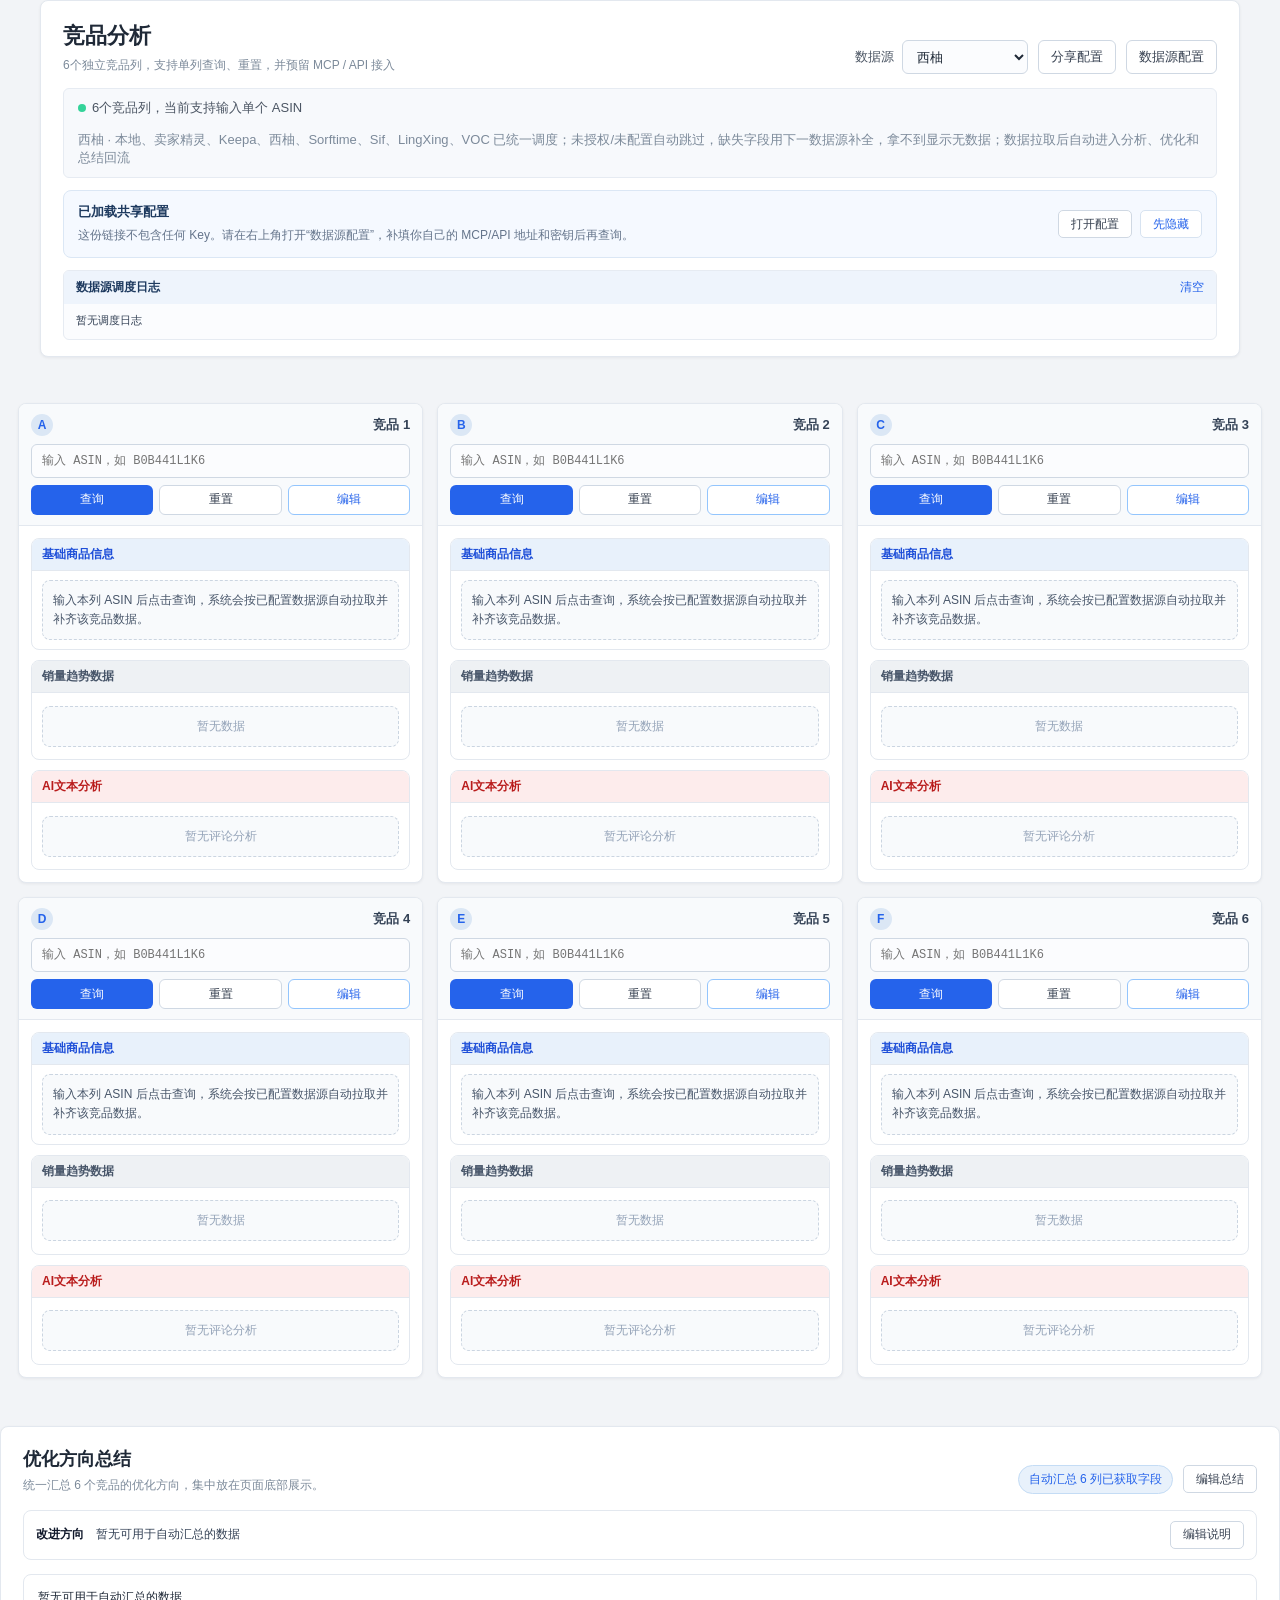
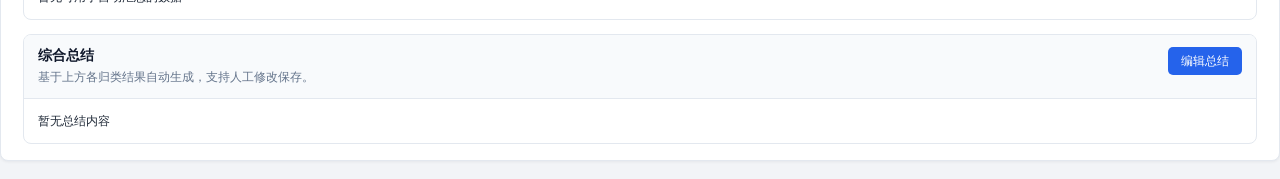
==== commit 09eb8ab6: "Add Amazon feature bullet extraction and cap review points" ====
--- a/index.html
+++ b/index.html
@@ -1255,6 +1255,25 @@
         margin: 8px 0 0;
         font-size: 12px;
         color: #64748b;
+      }
+      .empty-card .card-section-body {
+        min-height: 66px;
+        display: flex;
+        align-items: center;
+      }
+      .empty-column-state {
+        width: 100%;
+        padding: 10px;
+        border: 1px dashed #cbd5e1;
+        border-radius: 8px;
+        background: #f8fafc;
+        color: #475569;
+        font-size: 12px;
+        line-height: 1.6;
+      }
+      .empty-column-state.muted {
+        color: #94a3b8;
+        text-align: center;
       }
       .summary-grid {
         display: grid;
@@ -1600,7 +1619,7 @@
           <textarea id="reviewImportText" placeholder="粘贴原始评论、拖拽评论文件，或直接输入文本，例如：&#10;5星：安装很简单，多功能，折叠后很省空间。&#10;2星：塑料有点薄，阻力带用了几次就断了。"></textarea>
           <div class="review-import-tools">
             <button class="btn btn-secondary btn-small" id="reviewImportFileBtn" type="button">导入文件</button>
-            <span class="tool-note">支持 txt / csv / json / jsonl，文件可拖拽导入，文本可直接粘贴识别，评论量不设 1000 条上限。</span>
+            <span class="tool-note">支持 xlsx / xlsm / csv / json / jsonl / txt，文件可拖拽导入，文本可直接粘贴识别，评论量不设 1000 条上限。</span>
           </div>
           <div class="review-import-drop-tip" id="reviewImportDropTip"><strong>拖拽文件</strong> 到输入框即可自动载入，<strong>粘贴文本</strong> 后会立即识别评论结构并预览数量，导入更多样本也可以继续分析。</div>
           <div class="review-import-progress" id="reviewImportProgress" hidden>
@@ -1871,7 +1890,8 @@
     <script>
 const DATA = {"raw":[{"brand":"HOTWAVE","asin":"B0CFJJFLFY","url":"https://www.amazon.com/dp/B0CFJJFLFY","title":"Push Up Board, Portable PushUp Board, Foldable 20 in 1 Push Up Bar | Multifunctional Pushup Handles for Floor, Professional Strength Training","price":null,"originalPrice":null,"discount":null,"launchDate":"2023-08-24(1,077天)","rankCategory":"#398 in Sports & Outdoors","rankSubcategory":"#3 in Strength Training Pushup Stands","rating":4.5,"reviewCount":5894,"variants":null,"productParams":"材料 丙烯腈-丁二烯-苯乙烯共聚物（ABS）\n手柄类型 ABS\n可以自由组装配件来完成训练：可折叠俯卧撑板、独特的3节杠铃、8根强力阻力带、2个脚踝绑带、门锚、健腹轮","packageInfo":"39.12 x 30.23 x 12.19 cm\n3.86 kg","sales30d":null,"monthlySales":null,"keepaTrend":null,"aiCommentScreenshot":null},{"brand":"LALAHIGH","asin":"B0CSD1DDWD","url":"https://www.amazon.com/dp/B0CSD1DDWD","title":"Push Up Board,36 in 1 Home Gym Equipment with Ab Roller Wheel & Resistance Bands, Portable Foldable Workout Board for Full Body Strength","price":null,"originalPrice":null,"discount":null,"launchDate":"2024-01-15(933天)","rankCategory":"#11,449 in Sports & Outdoors","rankSubcategory":"#13 in Strength Training Pushup Stands","rating":4.3,"reviewCount":3680,"variants":null,"productParams":"材料 聚丙烯（PP）\n产品尺寸 长31英寸 x 宽10英寸 x 高1英寸\n包含组件 1 x LALAHIGH 多功能健身板，6 x 阻力带，2 x 阻力带手柄，1 x 普拉提杆，2 x 健腹轮，2 x 俯卧撑手柄，2 x 脚踝绑带，1 x 门锚，8 x 登山扣，防滑垫","packageInfo":"40.64 x 26.42 x 15.49 cm\n3.88Kg","sales30d":null,"monthlySales":null,"keepaTrend":null,"aiCommentScreenshot":null},{"brand":"MHCYAB","asin":"B0FHHLZT15","url":"https://www.amazon.com/dp/B0FHHLZT15","title":"Push Up Board for Men - 15-in-1 Foldable Pushup Board with Push Up Bar, Handles & Bands, Portable Home Gym & Workout Equipment","price":null,"originalPrice":null,"discount":null,"launchDate":"2025-08-13(357天)","rankCategory":"#19,836 in Sports & Outdoors","rankSubcategory":"#20 in Strength Training Pushup Stands","rating":4.6,"reviewCount":89,"variants":null,"productParams":"材料 聚氯乙烯（PVC）\n张力支撑 500磅\n表带类型 弹性阻力带\n包含组件 把手、俯卧撑板、阻力带","packageInfo":"32.77 x 19.81 x 9.65cm\n961.62g","sales30d":null,"monthlySales":null,"keepaTrend":null,"aiCommentScreenshot":null},{"brand":"","asin":"","url":"","title":"","price":null,"originalPrice":null,"discount":null,"launchDate":"","rankCategory":"","rankSubcategory":"","rating":null,"reviewCount":null,"variants":null,"productParams":null,"packageInfo":null,"sales30d":null,"monthlySales":null,"keepaTrend":null,"aiCommentScreenshot":null},{"brand":"","asin":"","url":"","title":"","price":null,"originalPrice":null,"discount":null,"launchDate":"","rankCategory":"","rankSubcategory":"","rating":null,"reviewCount":null,"variants":null,"productParams":null,"packageInfo":null,"sales30d":null,"monthlySales":null,"keepaTrend":null,"aiCommentScreenshot":null},{"brand":"","asin":"","url":"","title":"","price":null,"originalPrice":null,"discount":null,"launchDate":"","rankCategory":"","rankSubcategory":"","rating":null,"reviewCount":null,"variants":null,"productParams":null,"packageInfo":null,"sales30d":null,"monthlySales":null,"keepaTrend":null,"aiCommentScreenshot":null}],"analysis":[]};
 
-      const DEFAULT_ASINS = DATA.raw.map((p) => p.asin);
+      /* 初始页面六列全部保持空位；样例数据仍保留在本地数据源中，输入 ASIN 后按本列独立查询。 */
+      const DEFAULT_ASINS = ["", "", "", "", "", ""];
       /* ============================================================
        * 基础工具与统一数据格式
        * ============================================================ */
@@ -1903,7 +1923,7 @@
         if (kind === "salesData") return Object.assign(base, { sales30d: null, monthlySales: null, monthlyTrend: null, bsrCategory: null, bsrSubcategory: null, salesTrend: null, isMockEstimate: false });
         if (kind === "keepaData") return Object.assign(base, { priceTrend: null, bsrTrend: null, buyBoxOwnership: null, updatedAt: null, isMockEstimate: false });
         if (kind === "reviewsData") return Object.assign(base, { summary: null, sellingPoints: null, positiveReviews: null, negativeReviews: null, improvementPoints: null, targetAudience: null, useScenarios: null, optimizationDirection: null, positiveKeywords: [], negativeKeywords: [], rawReviews: [], classificationStats: null, isMockEstimate: false });
-        return Object.assign(base, { material: null, productSize: null, packageSize: null, packageWeight: null, variants: null, variantCount: null, productParams: null, packageInfo: null, isMockEstimate: false });
+        return Object.assign(base, { material: null, color: null, productSize: null, productWeight: null, includedComponents: null, packageSize: null, packageWeight: null, variants: null, variantCount: null, productParams: null, packageInfo: null, isMockEstimate: false });
       }
       function empty(kind, asin, marketplace) {
         return JSON.parse(JSON.stringify(emptyShape(kind, asin, marketplace)));
@@ -1916,7 +1936,7 @@
       const CACHE_KEY = "amz_provider_cache_v1";
       /* 升级版本号强制清掉旧缓存，避免旧数据里缺失的图片/上架日期继续被优先命中。 */
 /* v9：强制清缓存，避免旧数据里缺失的图片/串数据的评论继续被命中 */
-const CACHE_SCHEMA_VERSION = "v9-asin-scoped-reviews-and-image-proxy";
+const CACHE_SCHEMA_VERSION = "v12-empty-start-asin-scoped-review-import-upload-fresh";
       const SCREENSHOT_KEY = "amz_competitor_screenshots_v1";
       const QUOTA_KEY = "amz_keepa_quota";
       const CACHE_TTL = 24 * 60 * 60 * 1000;
@@ -2950,16 +2970,27 @@
       }
       function payloadRecordForAsin(raw, asin) {
         const src = unwrapRemotePayload(raw);
-        if (!Array.isArray(src)) return src || {};
+        const upper = String(asin || "").trim().toUpperCase();
+        const recordAsin = (item) => String(item && (item.asin ?? item.ASIN ?? item.parentAsin ?? item.childAsin ?? item["ASIN"] ?? item.dimVal ?? "")).trim().toUpperCase();
+        if (!Array.isArray(src)) {
+          const srcAsin = recordAsin(src);
+          if (upper && srcAsin && srcAsin !== upper) return {};
+          return src || {};
+        }
         if (!src.length) return {};
-        const upper = String(asin || "").trim().toUpperCase();
         const matched = src.find((item) => {
           if (!item || typeof item !== "object") return false;
-          const itemAsin = String(item.asin ?? item.ASIN ?? item.parentAsin ?? item.childAsin ?? item["ASIN"] ?? item.dimVal ?? "").trim().toUpperCase();
+          const itemAsin = recordAsin(item);
           if (upper && itemAsin.indexOf(upper) !== -1) return true;
           return itemAsin && itemAsin === upper;
         });
-        return unwrapRemotePayload(matched || src[0]) || {};
+        if (matched) return unwrapRemotePayload(matched) || {};
+        if (src.length === 1) {
+          const only = src[0];
+          const onlyAsin = recordAsin(only);
+          if (!upper || !onlyAsin || onlyAsin === upper) return unwrapRemotePayload(only) || {};
+        }
+        return {};
       }
       function compactObject(obj) {
         const out = {};
@@ -3120,11 +3151,14 @@
           "improvementPoints", "targetAudience", "useScenarios", "optimizationDirection",
           "AI评论分析", "产品卖点", "好评点", "差评点", "待改善点", "使用人群", "使用场景", "优化方向",
         ];
+        const targetAsin = String(asin || "").trim().toUpperCase();
         const src = Array.isArray(root)
           ? (root.some((item) => item && typeof item === "object" && reviewObjectKeys.some((key) => item[key] !== undefined))
               ? payloadRecordForAsin(root, asin)
               : { rawReviews: root })
           : (root || {});
+        const sourceAsin = String(src && (src.asin ?? src.ASIN ?? src.parentAsin ?? src.parent_asin ?? "")).trim().toUpperCase();
+        if (targetAsin && sourceAsin && sourceAsin !== targetAsin) return empty("reviewsData", asin, marketplace);
         const out = empty("reviewsData", asin, marketplace);
         /* 数组/对象统一转成“每条一行”的文本，避免列表型评论字段显示成空或 [object Object] */
         const toLines = (value) => {
@@ -3168,7 +3202,7 @@
         })(src.optimizationDirection ?? src.optimization_direction ?? src["优化方向"]);
         out.positiveKeywords = Array.isArray(src.positiveKeywords) ? src.positiveKeywords : (Array.isArray(src.topPositiveKeywords) ? src.topPositiveKeywords : (Array.isArray(src.proKeywords) ? src.proKeywords : []));
         out.negativeKeywords = Array.isArray(src.negativeKeywords) ? src.negativeKeywords : (Array.isArray(src.topNegativeKeywords) ? src.topNegativeKeywords : (Array.isArray(src.conKeywords) ? src.conKeywords : []));
-        const rawReviewRows = normalizeReviewRows(src.rawReviews ?? src.reviewsList ?? src.reviewList ?? src.review_list ?? src.reviewRows ?? src.review_rows ?? src.comments ?? src.commentList ?? src.items ?? src.rows ?? customersSay.reviews ?? customersSay.items);
+        const rawReviewRows = normalizeReviewRows(src.rawReviews ?? src.reviewsList ?? src.reviewList ?? src.review_list ?? src.reviewRows ?? src.review_rows ?? src.comments ?? src.commentList ?? src.items ?? src.rows ?? customersSay.reviews ?? customersSay.items, asin);
         if (rawReviewRows.length) {
           mergeReviewOutput(out, analyzeReviewsToFields(asin, rawReviewRows, "接口原始评论"), false);
         }
@@ -3192,9 +3226,12 @@
         out.found = !!src;
         const attrs = src.attributes ?? src.attrs ?? src.specs ?? src.specifications ?? src.productAttributes ?? {};
         out.material = asText(src.material ?? attrs.material ?? attrs.Material ?? attrs["材质"] ?? src.mainMaterial ?? src.bodyMaterial ?? src["材质"]);
+        out.color = asText(src.color ?? src.colour ?? attrs.color ?? attrs.Color ?? attrs.Colour ?? attrs["颜色"]);
         out.productSize = asText(src.productSize ?? attrs.productSize ?? attrs["Product Dimensions"] ?? attrs.product_dimensions ?? src.dimensions ?? src.productDimensions ?? src.size ?? src["产品尺寸"]);
+        out.productWeight = asText(src.productWeight ?? src.itemWeight ?? attrs.itemWeight ?? attrs["Item Weight"] ?? attrs["产品重量"] ?? src["产品重量"]);
+        out.includedComponents = asText(src.includedComponents ?? src.components ?? attrs.includedComponents ?? attrs["Included Components"] ?? attrs["包含组件"] ?? src["包装内容"]);
         out.packageSize = asText(src.packageSize ?? attrs.packageSize ?? attrs["Package Dimensions"] ?? src.packageDimensions ?? src.package_dimension ?? src["包装尺寸"]);
-        out.packageWeight = asText(src.packageWeight ?? src.weight ?? src.itemWeight ?? src.packagingWeight ?? src.shippingWeight ?? attrs.packageWeight ?? attrs["Package Weight"] ?? src.specs?.packageWeight ?? src["包装重量"]);
+        out.packageWeight = asText(src.packageWeight ?? src.packagingWeight ?? src.shippingWeight ?? attrs.packageWeight ?? attrs["Package Weight"] ?? attrs["Shipping Weight"] ?? src.specs?.packageWeight ?? src["包装重量"]);
         out.variants = Array.isArray(src.variants) ? src.variants : (Array.isArray(src.variantList) ? src.variantList : (Array.isArray(src.variations) ? src.variations : (asText(src.variants ?? src.variationSummary) || null)));
         out.variantCount = asNumber(src.variantCount ?? src.variantsCount ?? src.variantNum ?? src.variationCount ?? src.variation_count ?? src["变体数"]);
         out.productParams = asText(src.productParams ?? src.productParamsText ?? src.params ?? src.details ?? src.specs?.details ?? src.attributesText ?? src["产品参数信息"]) || asText(attrs);
@@ -3921,7 +3958,7 @@
             this._applyCustomersSay(out, customers);
             mergeReviewOutput(out, normalizeReviewsPayload(asin, marketplace, customers), false);
           } catch (err) { if (err instanceof ProviderNotConfiguredError) throw err; }
-          const normalizedRows = normalizeReviewRows(reviewRows);
+          const normalizedRows = normalizeReviewRows(reviewRows, asin);
           if (normalizedRows.length) {
             mergeReviewOutput(out, analyzeReviewsToFields(asin, normalizedRows, "Sorftime 原始评论"), false);
           }
@@ -3939,7 +3976,10 @@
           const out = empty("specs", asin, marketplace);
           out.found = !!(src && (src.attributes || src.package_size_cm || src.weight_g || src.variation_count));
           out.material = asText(attrs.Material || attrs.material);
+          out.color = asText(attrs.Color || attrs.Colour || attrs.color || attrs.colour);
           out.productSize = asText(attrs["Product Dimensions"] || attrs.product_dimensions || attrs.Size);
+          out.productWeight = asText(attrs["Item Weight"] || attrs.item_weight || attrs.productWeight);
+          out.includedComponents = asText(attrs["Included Components"] || attrs.included_components || attrs.components);
           out.packageSize = asText(src.package_size_cm);
           out.packageWeight = src.weight_g !== undefined ? (String(src.weight_g) + " g") : null;
           out.variants = src.variation_count !== undefined ? (String(src.variation_count) + " 个变体") : null;
@@ -4468,28 +4508,38 @@
           rating,
         };
       }
-      function normalizeReviewRows(value) {
+      function normalizeReviewRows(value, asin) {
         if (!value) return [];
         const src = Array.isArray(value) ? value : [value];
         const out = [];
+        const targetAsin = String(asin || "").trim().toUpperCase();
         src.forEach((item) => {
           if (typeof item === "string") {
             const parsed = parseReviewTextRecord(item);
-            if (parsed) out.push(parsed);
+            if (parsed) {
+              parsed.asin = targetAsin || parsed.asin || null;
+              out.push(parsed);
+            }
             return;
           }
           if (!item || typeof item !== "object") return;
+          const rowAsin = String(item.asin ?? item.ASIN ?? item.parentAsin ?? item.parent_asin ?? "").trim().toUpperCase();
+          if (targetAsin && rowAsin && rowAsin !== targetAsin) return;
           const title = asText(item.title ?? item.reviewTitle ?? item["评论标题"]);
           const content = asText(item.content ?? item.comment ?? item.text ?? item.body ?? item.reviewText ?? item.reviewBody ?? item["评论内容"] ?? item["评论正文"]);
           const mergedText = asText(item.text ?? item.reviewText ?? item.reviewBody) || [title, content].filter(Boolean).join("：");
           const rating = asNumber(item.rating ?? item.star ?? item.stars ?? item["星级"] ?? item["评分"]) ?? detectReviewRating([title, content, mergedText].filter(Boolean).join(" "));
           const date = asText(item.date ?? item.reviewDate ?? item["日期"]);
           const row = {
+            reviewId: asText(item.reviewId ?? item.review_id ?? item.id ?? item["评论ID"] ?? item["评价ID"]) || null,
+            reviewerId: asText(item.reviewerId ?? item.reviewer_id ?? item.customerId ?? item.userId ?? item.profileId ?? item["评论人ID"] ?? item["用户ID"]) || null,
+            reviewerName: asText(item.reviewerName ?? item.reviewer ?? item.author ?? item.user ?? item.userName ?? item.customerName ?? item["评论人"] ?? item["用户名"] ?? item["买家"]) || null,
             title: title || null,
             content: content || null,
             text: mergedText || [title, content].filter(Boolean).join("：") || null,
             rating,
             date,
+            asin: rowAsin || targetAsin || null,
           };
           if (row.text || row.title || row.content) out.push(row);
         });
@@ -4538,7 +4588,7 @@
         });
         return bestScore >= 2 ? best : null;
       }
-      function parseDelimitedReviewRows(raw) {
+      function parseDelimitedReviewRows(raw, asin) {
         const text = String(raw || "").replace(/\uFEFF/g, "").trim();
         if (!text) return [];
         const lines = text.split(/\r?\n/).map((line) => line.trim()).filter(Boolean);
@@ -4578,7 +4628,7 @@
               content: getByHeader(map, "content", "comment", "review", "body", "text", "reviewtext", "reviewbody", "reviewcomment", "评论内容", "评论正文"),
               date: getByHeader(map, "date", "reviewdate", "time", "created", "日期", "时间"),
             };
-            const normalized = normalizeReviewRows([row]);
+            const normalized = normalizeReviewRows([row], asin);
             normalized.forEach((item) => rows.push(item));
           } else {
             const row = {
@@ -4586,13 +4636,13 @@
               title: cells.length > 2 ? cells[1] : null,
               content: cells.length > 2 ? cells.slice(2).join(separator).trim() : (cells[1] || cells[0]),
             };
-            const normalized = normalizeReviewRows([row]);
+            const normalized = normalizeReviewRows([row], asin);
             normalized.forEach((item) => rows.push(item));
           }
         });
         return rows.length ? dedupeReviewRows(rows) : [];
       }
-      function parseJsonLinesReviewRows(raw) {
+      function parseJsonLinesReviewRows(raw, asin) {
         const text = String(raw || "").replace(/\uFEFF/g, "").trim();
         if (!text) return [];
         const lines = text.split(/\r?\n/).map((line) => line.trim()).filter(Boolean);
@@ -4604,7 +4654,7 @@
           try {
             const parsed = JSON.parse(line);
             parsedCount += 1;
-            normalizeReviewRows(parsed).forEach((item) => rows.push(item));
+            normalizeReviewRows(parsed, asin).forEach((item) => rows.push(item));
           } catch (err) {
             return [];
           }
@@ -4625,10 +4675,12 @@
       function reviewUniqueKey(row, asin) {
         const item = row || {};
         const asinPart = String(asin || item.asin || "").trim().toUpperCase();
+        const rowAsin = String(item.asin ?? item.ASIN ?? item.parentAsin ?? item.parent_asin ?? "").trim().toUpperCase();
+        if (asinPart && rowAsin && rowAsin !== asinPart) return null;
         const id = String(item.reviewId ?? item.review_id ?? item.id ?? "").trim().toUpperCase();
         if (id) return "ID:" + id + (asinPart ? ":" + asinPart : "");
         const date = String(item.date ?? item.reviewDate ?? item["日期"] ?? "").trim();
-        const author = String(item.author ?? item.reviewerName ?? item.user ?? item.user_id ?? item["评论人"] ?? item["用户名"] ?? "").trim().toUpperCase();
+        const author = String(item.reviewerId ?? item.reviewer_id ?? item.customerId ?? item.userId ?? item.profileId ?? item.author ?? item.reviewerName ?? item.user ?? item.user_id ?? item["评论人"] ?? item["用户名"] ?? "").trim().toUpperCase();
         if (date && author) return "DA:" + [asinPart, date, author].join("|");
         if (author && !date) return "A:" + [asinPart, author].join("|") + "|" + reviewRowSignature(item);
         if (!author && date) return "D:" + [asinPart, date].join("|") + "|" + reviewRowSignature(item);
@@ -4675,8 +4727,8 @@
         out.duplicateCount = duplicates;
         return out;
       }
-      function prepareReviewRows(rawRows) {
-        const normalized = normalizeReviewRows(rawRows);
+      function prepareReviewRows(rawRows, asin) {
+        const normalized = normalizeReviewRows(rawRows, asin);
         const deduped = dedupeReviewRows(normalized);
         return {
           rows: deduped,
@@ -4696,7 +4748,7 @@
           total: base.concat(added).length,
         };
       }
-      function parseReviewTextToRows(text) {
+      function parseReviewTextToRows(text, asin) {
         const raw = String(text || "").trim();
         if (!raw) return [];
         if (/^[\[{]/.test(raw)) {
@@ -4705,15 +4757,15 @@
             const container = parsed && typeof parsed === "object" && !Array.isArray(parsed)
               ? (parsed.reviews ?? parsed.items ?? parsed.rows ?? parsed.data ?? parsed.comments ?? parsed.list ?? parsed.result)
               : parsed;
-            const rows = normalizeReviewRows(container !== undefined ? container : parsed);
+            const rows = normalizeReviewRows(container !== undefined ? container : parsed, asin);
             if (rows.length) return dedupeReviewRows(rows);
           } catch (err) {
             /* JSON 解析失败时退回文本分段 */
           }
         }
-        const jsonLines = parseJsonLinesReviewRows(raw);
+        const jsonLines = parseJsonLinesReviewRows(raw, asin);
         if (jsonLines.length) return jsonLines;
-        const delimitedRows = parseDelimitedReviewRows(raw);
+        const delimitedRows = parseDelimitedReviewRows(raw, asin);
         if (delimitedRows.length) return delimitedRows;
         let chunks = raw.split(/\n\s*\n+/).map((x) => x.trim()).filter(Boolean);
         if (chunks.length <= 1) {
@@ -4722,7 +4774,7 @@
         if (chunks.length <= 1 && /[;；]/.test(raw)) {
           chunks = raw.split(/[;；]+/).map((x) => x.trim()).filter(Boolean);
         }
-        const rows = normalizeReviewRows(chunks.length ? chunks : [raw]);
+        const rows = normalizeReviewRows(chunks.length ? chunks : [raw], asin);
         return rows.length ? dedupeReviewRows(rows) : [];
       }
       function reviewSentiment(row, lowerText) {
@@ -4774,8 +4826,13 @@
         });
         return out;
       }
+      /* 评论智能分析展示规范：六大维度每点默认最多 5 小点；
+       * 手动编辑保存的是最终文本，不受此上限约束。 */
+      function capReviewPointsToFive(value) {
+        return uniqueTextItems(splitSummaryLines(value).map(stripSummaryCount)).slice(0, 5).join("\n") || null;
+      }
       /* v3：彻底丢弃旧版全局混合词库（其中包含跨 ASIN 串数据的脏数据），按 ASIN 隔离重新学习 */
-      const REVIEW_LEARNING_KEY = "amz_review_learning_v3";
+      const REVIEW_LEARNING_KEY = "amz_review_learning_v6";
       function emptyReviewLearningBucket() {
         return {
           sellingPoints: [],
@@ -4974,6 +5031,8 @@
           positiveCount: 0,
           negativeCount: 0,
           neutralCount: 0,
+          allReviews: [],
+          allReviewLimit: uniqueCount > 50000 ? 30000 : Math.max(uniqueCount, 0),
           sampleReviews: [],
           sampleLimit: uniqueCount > 5000 ? 360 : uniqueCount > 2000 ? 300 : uniqueCount > 800 ? 240 : 160,
           ruleCounts: {
@@ -4993,6 +5052,7 @@
         if (sentiment === "positive") state.positiveCount += 1;
         else if (sentiment === "negative") state.negativeCount += 1;
         else state.neutralCount += 1;
+        if (state.allReviews.length < state.allReviewLimit) state.allReviews.push(row);
         if (state.sampleReviews.length < state.sampleLimit) state.sampleReviews.push(row);
         const applyRules = (bucket, rules, sentimentFilter) => {
           if (sentimentFilter && sentimentFilter !== sentiment) return;
@@ -5128,8 +5188,8 @@
         const positiveTop = topCountEntries(state.ruleCounts.positiveReviews, total, 5);
         const negativeTop = topCountEntries(state.ruleCounts.negativeReviews, total, 5);
         const improvementTop = topCountEntries(state.ruleCounts.improvementPoints, total, 5);
-        const targetTop = topCountEntries(state.ruleCounts.targetAudience, total, 3);
-        const scenarioTop = topCountEntries(state.ruleCounts.useScenarios, total, 3);
+        const targetTop = topCountEntries(state.ruleCounts.targetAudience, total, 5);
+        const scenarioTop = topCountEntries(state.ruleCounts.useScenarios, total, 5);
         out.summary = buildReviewSummaryText(state, positiveTop, negativeTop, improvementTop, targetTop, scenarioTop);
         out.sellingPoints = formatRuleCounts(state.ruleCounts.sellingPoints, total, 5);
         out.positiveReviews = formatRuleCounts(state.ruleCounts.positiveReviews, total, 5);
@@ -5139,7 +5199,9 @@
         out.useScenarios = formatRuleCounts(state.ruleCounts.useScenarios, total, 5);
         out.positiveKeywords = splitSummaryLines(out.positiveReviews).map((line) => line.replace(/（.*$/, ""));
         out.negativeKeywords = splitSummaryLines(out.negativeReviews).map((line) => line.replace(/（.*$/, ""));
-        out.rawReviews = state.sampleReviews.slice();
+        out.rawReviews = (state.allReviews && state.allReviews.length ? state.allReviews : state.sampleReviews).slice();
+        out.rawReviews.truncated = state.allReviews && state.allReviews.length < total;
+        out.rawReviews.totalUnique = total;
         out.classificationStats = {
           rawCount: state.rawCount,
           total,
@@ -5163,7 +5225,7 @@
         return out;
       }
       function analyzeReviewsToFields(asin, rawRows, sourceLabel) {
-        const prepared = prepareReviewRows(rawRows);
+        const prepared = prepareReviewRows(rawRows, asin);
         const state = createReviewAnalysisState(asin, sourceLabel, prepared.rawCount, prepared.duplicateCount, prepared.rows.length);
         prepared.rows.forEach((row) => accumulateReviewRow(state, row));
         return finalizeReviewAnalysisState(state);
@@ -5175,7 +5237,7 @@
         });
       }
       async function analyzeReviewsToFieldsAsync(asin, rawRows, sourceLabel, onProgress) {
-        const prepared = prepareReviewRows(rawRows);
+        const prepared = prepareReviewRows(rawRows, asin);
         const state = createReviewAnalysisState(asin, sourceLabel, prepared.rawCount, prepared.duplicateCount, prepared.rows.length);
         const rows = prepared.rows;
         const chunkSize = rows.length > 12000 ? 600 : rows.length > 6000 ? 400 : rows.length > 2000 ? 250 : rows.length > 800 ? 180 : 120;
@@ -5189,6 +5251,11 @@
       }
       function mergeReviewOutput(target, incoming, override) {
         if (!incoming || typeof incoming !== "object") return target;
+        if (target && target.asin && incoming.asin) {
+          const targetAsin = String(target.asin || "").trim().toUpperCase();
+          const incomingAsin = String(incoming.asin || "").trim().toUpperCase();
+          if (targetAsin && incomingAsin && targetAsin !== incomingAsin) return target;
+        }
         const textKeys = ["summary", "sellingPoints", "positiveReviews", "negativeReviews", "improvementPoints", "targetAudience", "useScenarios"];
         const mergeTextBlock = (base, next) => uniqueTextItems([].concat(splitSummaryLines(base), splitSummaryLines(next))).join("\n") || base || next || null;
         textKeys.forEach((key) => {
@@ -5216,7 +5283,13 @@
         /* rawReviews 跨数据源全局去重：以评论ID / 时间+评论人+ASIN / 用户信息 / 文本签名识别重复 */
         if (Array.isArray(incoming.rawReviews) && incoming.rawReviews.length) {
           const targetAsin = target.asin || "";
-          const merged = mergeUniqueReviewRows(Array.isArray(target.rawReviews) ? target.rawReviews : [], incoming.rawReviews, targetAsin);
+          const scopedIncoming = targetAsin
+            ? incoming.rawReviews.filter((row) => {
+              const rowAsin = String(row && (row.asin ?? row.ASIN ?? row.parentAsin ?? row.parent_asin) || "").trim().toUpperCase();
+              return !rowAsin || rowAsin === String(targetAsin).trim().toUpperCase();
+            })
+            : incoming.rawReviews;
+          const merged = mergeUniqueReviewRows(Array.isArray(target.rawReviews) ? target.rawReviews : [], scopedIncoming, targetAsin);
           target.rawReviews = merged.rows;
           target.rawReviews.addedCount = merged.addedCount;
           target.rawReviews.filteredCount = (target.rawReviews.filteredCount || 0) + merged.filteredCount;
@@ -5332,6 +5405,11 @@
             reviewCount: item.reviewCount || item["评分数"] || item["评论数"] || item.ratingCount || null,
             category: item.category || item["大类BSR"] || item["大类目"] || item.mainCategory || null,
             subcategory: item.subcategory || item["小类BSR"] || item["小类目"] || item.subCategory || null,
+            material: item.material || item["材质"] || item["材料"] || null,
+            color: item.color || item.colour || item["颜色"] || null,
+            productSize: item.productSize || item.productDimensions || item["产品尺寸"] || item["商品尺寸"] || null,
+            productWeight: item.productWeight || item.itemWeight || item["产品重量"] || item["商品重量"] || null,
+            includedComponents: item.includedComponents || item.components || item["包装内容"] || item["包含组件"] || null,
             productParams: item.productParams || item["详细参数"] || item["产品参数信息"] || item["产品参数"] || item.params || null,
             packageSize: item.packageSize || item["包装尺寸"] || item["包装尺寸（单位换算）"] || item.dimensions || null,
             packageWeight: item.packageWeight || item["包装重量"] || item["包装重量（单位换算）"] || item.weight || null,
@@ -5496,14 +5574,60 @@
         async getProductSpecs(asin, marketplace) {
           const item = await this._find(asin);
           const out = empty("specs", asin, marketplace);
-          if (!item) return out;
           const mock = this._mockEntry(asin);
-          out.found = true;
-          out.productParams = item.productParams || mock?.specs?.productParams || null;
-          out.packageSize = item.packageSize || mock?.specs?.packageSize || null;
-          out.packageWeight = item.packageWeight || mock?.specs?.packageWeight || null;
-          out.packageInfo = item.packageInfo || [out.packageSize, out.packageWeight].filter(Boolean).join("\n") || mock?.specs?.packageInfo || null;
-          out.variants = item.variants || mock?.specs?.variants || null;
+          const preferRicher = (base, next) => {
+            const a = String(base || "").trim();
+            const b = String(next || "").trim();
+            if (!a) return b || null;
+            if (!b) return a || null;
+            const aScore = /package|尺寸|重量|dimensions|weight|material|材质|规格/i.test(a) ? 2 : 0;
+            const bScore = /package|尺寸|重量|dimensions|weight|material|材质|规格/i.test(b) ? 2 : 0;
+            if (bScore > aScore) return b;
+            if (b.length > a.length * 1.15) return b;
+            return a;
+          };
+          if (item || mock) {
+            out.found = true;
+            out.material = item?.material || mock?.specs?.material || null;
+            out.color = item?.color || mock?.specs?.color || null;
+            out.productSize = item?.productSize || mock?.specs?.productSize || null;
+            out.productWeight = item?.productWeight || mock?.specs?.productWeight || null;
+            out.includedComponents = item?.includedComponents || mock?.specs?.includedComponents || null;
+            out.productParams = item?.productParams || mock?.specs?.productParams || null;
+            out.packageSize = item?.packageSize || mock?.specs?.packageSize || null;
+            out.packageWeight = item?.packageWeight || mock?.specs?.packageWeight || null;
+            out.packageInfo = item?.packageInfo || [out.packageSize, out.packageWeight].filter(Boolean).join("\n") || mock?.specs?.packageInfo || null;
+            out.variants = item?.variants || mock?.specs?.variants || null;
+          }
+          /* 若本地目录/市场调研表缺失关键规格，去亚马逊商品页抓真实产品参数和包装信息兜底 */
+          if (!out.productParams || !out.packageInfo || !out.packageSize || !out.packageWeight) {
+            try {
+              const res = await fetch("api/amazon/product-page?asin=" + encodeURIComponent(String(asin).toUpperCase()), {
+                method: "GET",
+                signal: AbortSignal.timeout(Math.max(8, Number((manager && manager.config && manager.config.general && manager.config.general.timeout) || 10) * 1000)),
+              });
+              if (res.ok) {
+                const page = await res.json();
+                if (page && page.found) {
+                  const params = page.productParams && typeof page.productParams === "object"
+                    ? Object.entries(page.productParams).map(([k, v]) => k + "：" + v).join("\n")
+                    : (page.productParams ? String(page.productParams) : "");
+                  const pkg = page.packageInfo && typeof page.packageInfo === "object"
+                    ? [page.packageInfo.packageSize, page.packageInfo.packageWeight].filter(Boolean).join("\n")
+                    : (page.packageInfo ? String(page.packageInfo) : "");
+                  if (params) out.productParams = preferRicher(out.productParams, params);
+                  const pagePackageSize = page.packageSize || (page.packageInfo && typeof page.packageInfo === "object" ? page.packageInfo.packageSize : "");
+                  const pagePackageWeight = page.packageWeight || (page.packageInfo && typeof page.packageInfo === "object" ? page.packageInfo.packageWeight : "");
+                  if (pagePackageSize) out.packageSize = preferRicher(out.packageSize, pagePackageSize);
+                  if (pagePackageWeight) out.packageWeight = preferRicher(out.packageWeight, pagePackageWeight);
+                  if (pkg || out.packageSize || out.packageWeight) {
+                    out.packageInfo = preferRicher(out.packageInfo, pkg || [out.packageSize, out.packageWeight].filter(Boolean).join("\n"));
+                  }
+                  if (!out.found && (out.productParams || out.packageInfo || out.packageSize || out.packageWeight)) out.found = true;
+                }
+              }
+            } catch (err) { /* 商品页抓取失败时保留已有真实字段 */ }
+          }
           return out;
         }
         async getSalesData(asin, marketplace) {
@@ -5536,9 +5660,13 @@
         async getReviewsData(asin, marketplace) {
           const item = await this._find(asin);
           const out = empty("reviewsData", asin, marketplace);
-          const local = LOCAL_REVIEW_CATALOG[String(asin || "").toUpperCase()];
-          const mock = this._mockEntry(asin)?.reviewsData || null;
-          const src = item || local || mock || null;
+          const upper = String(asin || "").toUpperCase();
+          const local = LOCAL_REVIEW_CATALOG[upper] || null;
+          const mockEntry = this._mockEntry(upper)?.reviewsData || null;
+          const mock = mockEntry && String(mockEntry.asin || "").toUpperCase() === upper ? mockEntry : null;
+          const itemAsin = String(item && item.asin || "").toUpperCase();
+          const scopedItem = item && (!itemAsin || itemAsin === upper) ? item : null;
+          const src = scopedItem || local || mock || null;
           const lines = (v) => {
             if (v === null || v === undefined || v === "") return null;
             if (Array.isArray(v)) return v.map((x) => String(x)).filter(Boolean).join("\n") || null;
@@ -5562,7 +5690,7 @@
           structuredSourceRows.forEach((row) => {
             mergeReviewOutput(out, normalizeReviewsPayload(asin, marketplace, row), false);
           });
-          const structuredRows = normalizeReviewRows(sourceReviewRows);
+          const structuredRows = normalizeReviewRows(sourceReviewRows, asin);
           if (structuredRows.length) {
             mergeReviewOutput(out, analyzeReviewsToFields(asin, structuredRows, "本地市场表原始评论"), false);
           }
@@ -5580,7 +5708,7 @@
             structuredRows.forEach((row) => {
               mergeReviewOutput(out, normalizeReviewsPayload(asin, marketplace, row), false);
             });
-            const classified = analyzeReviewsToFields(asin, normalizeReviewRows(reviewRows), "本地评论文件");
+            const classified = analyzeReviewsToFields(asin, normalizeReviewRows(reviewRows, asin), "本地评论文件");
             mergeReviewOutput(out, classified, false);
             const structured = Array.isArray(reviewPayload.structured) ? reviewPayload.structured : [];
             structured.forEach((row) => {
@@ -5597,10 +5725,28 @@
             try {
               const pageReviews = await this._loadAmazonPageReviews(asin);
               if (pageReviews.length) {
-                const classified = analyzeReviewsToFields(asin, normalizeReviewRows(pageReviews), "亚马逊商品页评论");
+              const classified = analyzeReviewsToFields(asin, normalizeReviewRows(pageReviews, asin), "亚马逊商品页评论");
                 mergeReviewOutput(out, classified, false);
               }
             } catch (err) { /* 商品页评论抓取失败时静默跳过 */ }
+          }
+          /* 亚马逊商品页五点描述兜底：卖点字段仍为空时抓取 feature bullets 原文，
+           * 翻译成中文后交给 summarizeSellingPointsToFive 精炼为 5 条。 */
+          if (!out.sellingPoints) {
+            try {
+              const res = await fetch("api/amazon/product-page?asin=" + encodeURIComponent(String(asin).toUpperCase()), {
+                method: "GET",
+                signal: AbortSignal.timeout(Math.max(8, Number((manager && manager.config && manager.config.general && manager.config.general.timeout) || 10) * 1000)),
+              });
+              if (res.ok) {
+                const page = await res.json();
+                const bullets = Array.isArray(page && page.sellingPoints) ? page.sellingPoints : [];
+                if (bullets.length) {
+                  out.sellingPoints = bullets.map((line) => translateToChineseText(String(line || ""))).filter(Boolean).join("\n");
+                  this.addLog && this.addLog(asin, "reviewsData", "亚马逊商品页卖点：抓取 " + bullets.length + " 条五点描述原文并翻译为中文", "info");
+                }
+              }
+            } catch (err) { /* 商品页卖点抓取失败时保留已有真实字段 */ }
           }
           out.found = !!(out.summary || out.sellingPoints || out.positiveReviews || out.negativeReviews ||
             out.improvementPoints || out.targetAudience || out.useScenarios || out.optimizationDirection ||
@@ -5812,7 +5958,7 @@
             salesData: ["sales30d", "monthlySales", "monthlyTrend", "monthlySalesText", "bsrCategory", "bsrSubcategory", "salesTrend", "sales30dChartUrl", "monthlySalesChartUrl", "salesChartUrl"],
             keepaData: ["priceTrend", "bsrTrend", "buyBoxOwnership", "updatedAt", "keepaChartUrl"],
             reviewsData: ["summary", "sellingPoints", "positiveReviews", "negativeReviews", "improvementPoints", "targetAudience", "useScenarios", "optimizationDirection", "positiveKeywords", "negativeKeywords", "aiCommentScreenshot", "sentimentDistribution"],
-            specs: ["material", "productSize", "packageSize", "packageWeight", "variants", "variantCount", "productParams", "packageInfo", "variantChartUrl"],
+            specs: ["material", "color", "productSize", "productWeight", "includedComponents", "packageSize", "packageWeight", "variants", "variantCount", "productParams", "packageInfo", "variantChartUrl"],
           };
           return map[kind] || [];
         }
@@ -5887,6 +6033,7 @@
           if (!incoming || typeof incoming !== "object") return target;
           const listFields = ["positiveKeywords", "negativeKeywords"];
           const lineTextFields = ["summary", "sellingPoints", "positiveReviews", "negativeReviews", "improvementPoints", "targetAudience", "useScenarios"];
+          const richerTextFields = ["productParams", "packageInfo", "productSize", "productWeight", "packageWeight", "material", "color", "includedComponents"];
           Object.keys(incoming).forEach((k) => {
             const v = incoming[k];
             if (this._isEmptyValue(v)) return;
@@ -5917,6 +6064,20 @@
               target[k] = this._mergeItem(Array.isArray(target[k]) ? target[k] : [], Array.isArray(v) ? v : this._normalizeList(v), true);
               return;
             }
+            if (richerTextFields.includes(k)) {
+              if (this._isEmptyValue(target[k])) {
+                target[k] = v;
+                return;
+              }
+              const base = String(target[k] || "");
+              const next = String(v || "");
+              const baseLooksRicher = /package|重量|尺寸|dimensions|weight|material|材质|规格/i.test(base);
+              const nextLooksRicher = /package|重量|尺寸|dimensions|weight|material|材质|规格/i.test(next);
+              if ((next.length > base.length * 1.15 && next.length > 24) || (nextLooksRicher && !baseLooksRicher)) {
+                target[k] = v;
+              }
+              return;
+            }
             if (k === "rawReviews") {
               const rows = Array.isArray(v) ? v : this._normalizeList(v);
               const merged = mergeUniqueReviewRows(Array.isArray(target[k]) ? target[k] : [], rows, target.asin);
@@ -5956,7 +6117,8 @@
             if (Array.isArray(data.bsrTrend) && data.bsrTrend.length) fields.push("BSR趋势=" + data.bsrTrend.length + "个点");
             push("买盒占有率", data.buyBoxOwnership);
           } else if (kind === "specs") {
-            push("材质", data.material); push("产品尺寸", data.productSize);
+            push("材质", data.material); push("颜色", data.color); push("产品尺寸", data.productSize); push("产品重量", data.productWeight);
+            push("包装内容", data.includedComponents);
             push("包装尺寸", data.packageSize); push("包装重量", data.packageWeight);
             push("变体数", data.variantCount);
             if (Array.isArray(data.variants) && data.variants.length) fields.push("变体列表=" + data.variants.length + "个");
@@ -6388,6 +6550,10 @@
         const toCm = (n) => formatMetricNumber(Number(n) * 2.54);
         const toKg = (n) => formatMetricNumber(Number(n) * 0.45359237);
         const toKgFromG = (n) => formatMetricNumber(Number(n) / 1000);
+        text = text.replace(/(\d+(?:\.\d+)?)\s*["”]\s*D\s*x\s*(\d+(?:\.\d+)?)\s*["”]\s*W\s*x\s*(\d+(?:\.\d+)?)\s*["”]\s*H/gi,
+          (_, a, b, c) => "深" + toCm(a) + "厘米 x 宽" + toCm(b) + "厘米 x 高" + toCm(c) + "厘米");
+        text = text.replace(/(\d+(?:\.\d+)?)\s*["”]\s*L\s*x\s*(\d+(?:\.\d+)?)\s*["”]\s*W\s*x\s*(\d+(?:\.\d+)?)\s*["”]\s*H/gi,
+          (_, a, b, c) => "长" + toCm(a) + "厘米 x 宽" + toCm(b) + "厘米 x 高" + toCm(c) + "厘米");
         text = text.replace(/长\s*(\d+(?:\.\d+)?)\s*(?:英寸|inches?|inch|")\s*x\s*宽\s*(\d+(?:\.\d+)?)\s*(?:英寸|inches?|inch|")\s*x\s*高\s*(\d+(?:\.\d+)?)\s*(?:英寸|inches?|inch|")/gi,
           (_, a, b, c) => "长" + toCm(a) + "厘米 x 宽" + toCm(b) + "厘米 x 高" + toCm(c) + "厘米");
         text = text.replace(/(\d+(?:\.\d+)?)\s*(?:英寸|inches?|inch|")?\s*x\s*(\d+(?:\.\d+)?)\s*(?:英寸|inches?|inch|")?\s*x\s*(\d+(?:\.\d+)?)\s*(?:英寸|inches?|inch|")/gi,
@@ -6406,6 +6572,76 @@
         text = text.replace(/(^|\n)\s*(?:brand|品牌|商品品牌)\s*[:：]\s*.*?(?=(?:\n|color|colour|material|maximum\s+weight\s+recommendation|handle\s+type|product\s+dimensions|item\s+weight|package\s+weight|included\s+components|颜色|材质|最大|手柄|产品尺寸|包装|包含组件)\s*[:：]|$)/gi, "$1");
         return text.split(/\n+/).map((line) => line.trim()).filter((line) => line && !/^(?:brand|品牌|商品品牌)\s*[:：]/i.test(line)).join("\n");
       }
+      function decodeHtmlEntities(value) {
+        return normalizeTextValue(value)
+          .replace(/&amp;/g, "&")
+          .replace(/&quot;|&#34;|&#x22;/gi, '"')
+          .replace(/&#39;|&apos;|&#x27;/gi, "'")
+          .replace(/&nbsp;/g, " ")
+          .replace(/&lt;/g, "<")
+          .replace(/&gt;/g, ">");
+      }
+      function productParamEntriesFromValue(value) {
+        const rows = [];
+        const push = (key, val) => {
+          const k = decodeHtmlEntities(key).replace(/[:：]\s*$/, "").trim();
+          const v = decodeHtmlEntities(val).trim();
+          if (k && v) rows.push([k, v]);
+        };
+        const visit = (node) => {
+          if (node === null || node === undefined || node === "") return;
+          if (Array.isArray(node)) {
+            node.forEach(visit);
+            return;
+          }
+          if (typeof node === "object") {
+            if (node.productParams !== undefined) visit(node.productParams);
+            ["material", "productSize", "productWeight", "itemWeight", "color", "includedComponents", "components"].forEach((key) => {
+              if (node[key] !== undefined) push(key, node[key]);
+            });
+            Object.entries(node).forEach(([key, val]) => {
+              if (["productParams", "packageInfo", "packageSize", "packageWeight", "variants", "variantCount"].includes(key)) return;
+              if (val !== null && val !== undefined && typeof val !== "object") push(key, val);
+            });
+            return;
+          }
+          let text = decodeHtmlEntities(node).replace(/\r\n?/g, "\n").replace(/\s*\|\s*/g, "\n").trim();
+          if (!text) return;
+          if (/^[\[{]/.test(text)) {
+            try {
+              visit(JSON.parse(text));
+              return;
+            } catch (err) {}
+          }
+          text.split(/\n+/).forEach((line) => {
+            const item = line.trim();
+            if (!item) return;
+            let m = item.match(/^([^:：]{1,80})[:：]\s*(.+)$/);
+            if (!m) m = item.match(/^(材料|材质|颜色|产品尺寸|商品尺寸|产品重量|商品重量|最大建议承重|包含组件|包装内容|Material(?:\s+Type)?|Color|Colour|Product Dimensions|Item Dimensions(?: [A-Z x]+)?|Item Weight|Maximum Weight Recommendation|Included Components)\s+(.+)$/i);
+            if (m) push(m[1], m[2]);
+          });
+        };
+        visit(value);
+        return rows;
+      }
+      function productParamLabel(key) {
+        const text = decodeHtmlEntities(key).toLowerCase().replace(/\s+/g, " ").trim();
+        if (/package|shipping|best sellers rank|asin|brand|manufacturer|model|part number|unit count|number of items|number of packs|item type|recommended uses|mounting type|power source|theme|shape|style|finish|room type|care instructions|age range/.test(text)) return "";
+        if (/颜色|color|colour/.test(text)) return "颜色";
+        if (/材质|material|frame material|material type|top material|base material|handle material/.test(text)) return "材质";
+        if (/产品尺寸|商品尺寸|product dimensions|item dimensions|dimensions/.test(text)) return "产品尺寸";
+        if (/产品重量|商品重量|item weight|product weight/.test(text)) return "产品重量";
+        if (/最大|承重|maximum weight|weight recommendation|load bearing|capacity/.test(text)) return "最大建议承重";
+        if (/包含|组件|包装内容|included components|components|package contents/.test(text)) return "包装内容";
+        return "";
+      }
+      function formatProductParamValue(label, value) {
+        let text = translateToChineseText(value);
+        if (label === "包装内容") {
+          text = text.replace(/\bAssembly Guide\b/gi, "组装说明").replace(/\bInstallation Tool\b/gi, "安装工具");
+        }
+        return normalizeEnglishPeriod(convertMeasurementsToMetric(text));
+      }
       function normalizeEnglishPeriod(value) {
         return normalizeTextValue(value)
           .replace(/。/g, ".")
@@ -6415,7 +6651,24 @@
           .trim();
       }
       function formatProductParamsDisplay(value) {
-        return normalizeEnglishPeriod(convertMeasurementsToMetric(translateToChineseText(removeBrandFromProductParams(value))));
+        const picked = new Map();
+        productParamEntriesFromValue(value).forEach(([key, val]) => {
+          const label = productParamLabel(key);
+          if (!label) return;
+          const formatted = formatProductParamValue(label, val);
+          if (!formatted) return;
+          const old = picked.get(label) || "";
+          if (!old || formatted.length > old.length) picked.set(label, formatted);
+        });
+        if (!picked.size) {
+          const fallback = normalizeEnglishPeriod(convertMeasurementsToMetric(translateToChineseText(removeBrandFromProductParams(value))));
+          return fallback.split(/\n+/).filter((line) => productParamLabel(line.split(/[：:]/)[0])).slice(0, 6).join("\n");
+        }
+        const order = ["产品尺寸", "材质", "颜色", "产品重量", "最大建议承重", "包装内容"];
+        return order
+          .filter((label) => picked.has(label))
+          .map((label) => label + "：" + picked.get(label))
+          .join("\n");
       }
       function formatPackageInfoDisplay(value) {
         return normalizeEnglishPeriod(convertMeasurementsToMetric(translateToChineseText(value)));
@@ -6423,14 +6676,18 @@
       function translateToChineseText(value) {
         let text = normalizeTextValue(value);
         if (!text) return "";
+        text = decodeHtmlEntities(text);
         text = text.replace(/\r\n?/g, "\n").replace(/(\d+)\.\s+(\d+)/g, "$1.$2").replace(/\s*\|\s*/g, "\n").replace(/\s*--\s*/g, "：");
         const pairs = [
           ["Brand:", "品牌："], ["Brand：", "品牌："], ["Color:", "颜色："], ["Colour:", "颜色："],
           ["Material:", "材质："], ["Handle Type:", "手柄类型："], ["Product Dimensions:", "产品尺寸："],
+          ["Item Dimensions D x W x H", "产品尺寸（深 x 宽 x 高）"], ["Item Dimensions L x W x H", "产品尺寸（长 x 宽 x 高）"], ["Item Dimensions", "产品尺寸"],
           ["Maximum Weight Recommendation:", "最大建议承重："], ["Maximum Weight Recommendation", "最大建议承重"],
           ["Item Package Dimensions L x W x H", "包装尺寸（长 x 宽 x 高）"], ["Package Dimensions", "包装尺寸"],
           ["Item Weight", "产品重量"], ["Package Weight", "包装重量"], ["Included Components", "包含组件"],
-          ["Black", "黑色"], ["Blue", "蓝色"], ["Red", "红色"], ["Green", "绿色"], ["Gray", "灰色"],
+          ["Material Type", "材质"], ["Frame Material Type", "框架材质"], ["Top Material Type", "台面材质"],
+          ["Black", "黑色"], ["Blue", "蓝色"], ["Red", "红色"], ["Green", "绿色"], ["Gray", "灰色"], ["White", "白色"],
+          ["Glass", "玻璃"], ["Metal", "金属"], ["Engineered Wood", "工程木"], ["Wood", "木材"], ["Fabric", "布料"], ["Plastic", "塑料"],
           ["Polypropylene (PP)", "聚丙烯（PP）"], ["Polypropylene", "聚丙烯"], ["Acrylonitrile Butadiene Styrene", "ABS塑料"],
           ["ABS Plastic", "ABS塑料"], ["Alloy Steel", "合金钢"], ["PVC", "聚氯乙烯（PVC）"], ["Polyethylene", "聚乙烯"], ["Fixed", "固定式"], ["Rotating", "旋转式"],
           ["Powerful Upper Body", "上肢力量训练"], ["Sturdy & Slip-Resistant", "稳固防滑"], ["Slip-Resistant", "防滑"],
@@ -6466,7 +6723,9 @@
         text = convertMeasurementsToMetric(text);
         text = text
           .replace(/\bL\s*x\s*W\s*x\s*H\b/gi, "长 x 宽 x 高")
+          .replace(/\bD\s*x\s*W\s*x\s*H\b/gi, "深 x 宽 x 高")
           .replace(/(\d+(?:\.\d+)?)\s*["”]\s*L/gi, "长$1英寸")
+          .replace(/(\d+(?:\.\d+)?)\s*["”]\s*D/gi, "深$1英寸")
           .replace(/(\d+(?:\.\d+)?)\s*["”]\s*W/gi, "宽$1英寸")
           .replace(/(\d+(?:\.\d+)?)\s*["”]\s*H/gi, "高$1英寸");
         text = convertMeasurementsToMetric(text)
@@ -6571,18 +6830,25 @@
         obj["评分"] = b.rating !== null && b.rating !== undefined ? String(b.rating) : "";
         obj["评论数"] = b.reviewCount !== null && b.reviewCount !== undefined ? fmt(b.reviewCount) : "";
         obj["变体"] = sp.variants ? (Array.isArray(sp.variants) ? sp.variants.join("；") : String(sp.variants)) : "";
-        obj["产品参数信息"] = formatProductParamsDisplay(sp.productParams || "");
-        obj["包装尺寸及重量"] = formatPackageInfoDisplay(sp.packageInfo || "");
+        obj["产品参数信息"] = formatProductParamsDisplay({
+          productParams: sp.productParams || "",
+          material: sp.material,
+          productSize: sp.productSize,
+          productWeight: sp.productWeight || sp.itemWeight,
+          color: sp.color,
+          includedComponents: sp.includedComponents,
+        });
+        obj["包装尺寸及重量"] = formatPackageInfoDisplay(sp.packageInfo || [sp.packageSize, sp.packageWeight].filter(Boolean).join("\n"));
         obj["30天销量(畅销变体)"] = s.sales30d !== null && s.sales30d !== undefined ? String(s.sales30d) : "";
         obj["历史月销"] = formatMonthlySalesDisplay(s.monthlySalesText || s.monthlySales);
         obj["Keepa趋势"] = k.priceTrend && k.priceTrend.length ? "价格/BSR 趋势数据" : "";
         obj["AI评论分析"] = translateToChineseText(r.summary || "");
         obj["产品卖点"] = summarizeSellingPointsToFive(r.sellingPoints || "");
-        obj["好评点"] = translateToChineseText(r.positiveReviews || "");
-        obj["差评点"] = translateToChineseText(r.negativeReviews || "");
-        obj["待改善点"] = translateToChineseText(r.improvementPoints || "");
-        obj["使用人群"] = translateToChineseText(r.targetAudience || "");
-        obj["使用场景"] = translateToChineseText(r.useScenarios || "");
+        obj["好评点"] = capReviewPointsToFive(r.positiveReviews);
+        obj["差评点"] = capReviewPointsToFive(r.negativeReviews);
+        obj["待改善点"] = capReviewPointsToFive(r.improvementPoints);
+        obj["使用人群"] = capReviewPointsToFive(r.targetAudience);
+        obj["使用场景"] = capReviewPointsToFive(r.useScenarios);
         obj["优化方向"] = translateToChineseText(formatOptimizationSummary(r.optimizationDirection) || formatOptimizationDirection(r.optimizationDirection));
         return obj;
       }
@@ -6918,7 +7184,21 @@
         const el = document.getElementById("col-card-" + column.index);
         if (!el) return;
         const p = column.product;
-        if (!p || !p.done) {
+        if (!p) {
+          el.innerHTML =
+            '<div class="card-section empty-card"><div class="card-section-head blue">基础商品信息</div><div class="card-section-body">' +
+            '<div class="empty-column-state">输入本列 ASIN 后点击查询，系统会按已配置数据源自动拉取并补齐该竞品数据。</div>' +
+            '</div></div>' +
+            '<div class="card-section empty-card"><div class="card-section-head gray">销量趋势数据</div><div class="card-section-body">' +
+            '<div class="empty-column-state muted">暂无数据</div>' +
+            '</div></div>' +
+            '<div class="card-section empty-card"><div class="card-section-head red">AI文本分析</div><div class="card-section-body">' +
+            '<div class="empty-column-state muted">暂无评论分析</div>' +
+            '</div></div>';
+          return;
+        }
+
+        if (p.loading || !p.done) {
           el.innerHTML =
             '<div class="card-section"><div class="card-section-head blue">基础商品信息</div><div class="card-section-body">' +
             '<div class="skeleton"><span class="sk img"></span><span class="sk w60"></span><span class="sk w80"></span></div>' +
@@ -7046,10 +7326,33 @@
       }
 
       const MANUAL_EDIT_KEY = "amz_manual_edits_v1";
+      function normalizeManualEditRecord(record, expectedAsin) {
+        if (!record || typeof record !== "object") return null;
+        const out = Object.assign({}, record);
+        const keyAsin = String(expectedAsin || "").trim().toUpperCase();
+        const recordAsin = String(out.ASIN || out.asin || "").trim().toUpperCase();
+        if (keyAsin && recordAsin && recordAsin !== keyAsin) return null;
+        if (keyAsin && !recordAsin && !/^col-\d+$/i.test(keyAsin)) out.ASIN = keyAsin;
+        return out;
+      }
       function loadManualEdits() {
         try {
           const raw = localStorage.getItem(MANUAL_EDIT_KEY);
-          return raw ? JSON.parse(raw) : {};
+          const parsed = raw ? JSON.parse(raw) : {};
+          if (!parsed || typeof parsed !== "object") return {};
+          const out = {};
+          let changed = false;
+          Object.entries(parsed).forEach(([key, value]) => {
+            const cleaned = normalizeManualEditRecord(value, key);
+            if (!cleaned) return;
+            const normalizedKey = String(cleaned.ASIN || key || "").trim().toUpperCase() || key;
+            if (normalizedKey !== key || cleaned !== value) changed = true;
+            out[normalizedKey] = cleaned;
+          });
+          if (changed || Object.keys(out).length !== Object.keys(parsed).length) {
+            try { localStorage.setItem(MANUAL_EDIT_KEY, JSON.stringify(out)); } catch (err) { console.warn("人工修改缓存清理失败", err); }
+          }
+          return out;
         } catch (err) { return {}; }
       }
       function saveManualEdits(map) {
@@ -7059,7 +7362,7 @@
         const map = loadManualEdits();
         const col = columns[index];
         const key = col ? (col.asin || ("col-" + index)) : ("col-" + index);
-        return map[key] || null;
+        return normalizeManualEditRecord(map[key], col ? col.asin : key);
       }
 
       function productToEditFields(column) {
@@ -7175,6 +7478,7 @@
         const previousKey = column.asin || ("col-" + index);
         const asin = String(fields["ASIN"] || column.asin || "").trim().toUpperCase();
         column.asin = asin;
+        fields["ASIN"] = asin;
         const input = document.getElementById("col-input-" + index);
         if (input) input.value = asin;
         applyManualEditToProduct(column, fields);
@@ -7193,11 +7497,13 @@
       let reviewImportColumnIndex = null;
       let reviewImportCachedText = "";
       let reviewImportCachedRows = null;
+      let reviewImportCachedStructured = null;
       let reviewImportPreviewTimer = null;
       let reviewImportDragDepth = 0;
       function clearReviewImportCache() {
         reviewImportCachedText = "";
         reviewImportCachedRows = null;
+        reviewImportCachedStructured = null;
         if (reviewImportPreviewTimer) {
           clearTimeout(reviewImportPreviewTimer);
           reviewImportPreviewTimer = null;
@@ -7221,6 +7527,7 @@
         if (!ta || !meta) return;
         const text = String(ta.value || "");
         const trimmed = text.trim();
+        const asin = getReviewImportAsin(column);
         if (!trimmed) {
           clearReviewImportCache();
           meta.textContent = "当前列：" + (column ? ("竞品 " + COLUMN_KEYS[column.index]) : "--") + "。支持拖拽文件、直接粘贴或手动输入评论文本，系统会自动识别后再分类，不设 1000 条上限。";
@@ -7228,7 +7535,7 @@
         }
         const rows = reviewImportCachedText === text && Array.isArray(reviewImportCachedRows)
           ? reviewImportCachedRows.slice()
-          : parseReviewTextToRows(trimmed);
+          : parseReviewTextToRows(trimmed, asin);
         reviewImportCachedText = text;
         reviewImportCachedRows = rows.slice();
         const parts = [
@@ -7251,25 +7558,104 @@
         if (fill) fill.style.width = Math.max(0, Math.min(100, Number(pct) || 0)) + "%";
         if (label && text) label.textContent = text;
       }
+      function getReviewImportAsin(column) {
+        const col = column || columns[reviewImportColumnIndex];
+        const input = col ? document.getElementById("col-input-" + col.index) : null;
+        return String((input && input.value) || (col && col.asin) || "").trim().toUpperCase();
+      }
+      function isReviewSpreadsheetFile(file) {
+        return /\.(xlsx|xlsm|csv|json|jsonl|txt)$/i.test(file && file.name || "");
+      }
+      function reviewRowsPreviewText(rows, total, fileName) {
+        const list = Array.isArray(rows) ? rows : [];
+        if (!list.length) return "文件已读取，但未识别到可用于分析的评论正文。";
+        const max = Math.min(list.length, 120);
+        const lines = list.slice(0, max).map((row, idx) => {
+          const rating = row.rating !== null && row.rating !== undefined && row.rating !== "" ? String(row.rating) + "星：" : "";
+          const title = row.title ? String(row.title).trim() + " - " : "";
+          const content = String(row.content || row.text || "").trim();
+          return (idx + 1) + ". " + rating + title + content;
+        });
+        if (list.length > max) {
+          lines.push("……已解析 " + formatReviewImportCount(total || list.length) + " 条评论，文本框只展示前 " + max + " 条预览，完整数据已缓存，可直接点击自动分类并写入。");
+        }
+        if (fileName) lines.unshift("文件：" + fileName);
+        return lines.join("\n\n");
+      }
+      async function uploadReviewFileToLocalParser(file, asin) {
+        const form = new FormData();
+        form.append("file", file, file.name || "reviews-upload");
+        const url = "api/local/reviews/upload?asin=" + encodeURIComponent(asin || "");
+        const res = await fetch(url, { method: "POST", body: form });
+        let payload = null;
+        try { payload = await res.json(); } catch (err) { payload = null; }
+        if (!res.ok) throw new Error((payload && payload.error) || ("本地评论解析接口 HTTP " + res.status));
+        return payload || {};
+      }
       async function loadReviewImportFile(file, columnLabel) {
         if (!file) return;
+        const column = columns[reviewImportColumnIndex];
+        const asin = getReviewImportAsin(column);
+        const ta = document.getElementById("reviewImportText");
+        const meta = document.getElementById("reviewImportMeta");
+        setReviewImportProgress(true, "正在解析评论文件...", 20);
+        if (isReviewSpreadsheetFile(file) && location.protocol !== "file:") {
+          try {
+            const payload = await uploadReviewFileToLocalParser(file, asin);
+            const rawRows = Array.isArray(payload.reviews) ? payload.reviews : (Array.isArray(payload.rows) ? payload.rows : (Array.isArray(payload.items) ? payload.items : []));
+            const rows = normalizeReviewRows(rawRows, asin);
+            const structured = rawRows.filter((row) => row && typeof row === "object" && (
+              row.summary || row.sellingPoints || row.positiveReviews || row.negativeReviews ||
+              row.improvementPoints || row.targetAudience || row.useScenarios || row.optimizationDirection
+            ));
+            const text = reviewRowsPreviewText(rows, rows.length, file.name);
+            if (ta) ta.value = text;
+            reviewImportCachedText = String(text || "");
+            reviewImportCachedRows = rows.slice();
+            reviewImportCachedStructured = structured.slice();
+            const matched = Array.isArray(payload.matchedFiles) ? payload.matchedFiles.length : 0;
+            const searched = payload.searchedFiles || 0;
+            const fileInfo = payload.uploadedFile || file.name;
+            if (meta) meta.textContent = "当前列：" + (columnLabel || "--") + "；ASIN：" + (asin || "未填写") + "。已通过本地解析接口识别 " + formatReviewImportCount(rows.length) + " 条评论候选" +
+              (structured.length ? "，并识别 " + structured.length + " 条结构化分析字段" : "") +
+              "。扫描 " + searched + " 个文件，命中 " + matched + " 个，来源：" + fileInfo + "。";
+            setReviewImportProgress(false, "正在分析评论...", 0);
+            showToast("评论文件已解析：" + file.name);
+            return;
+          } catch (err) {
+            const isExcel = /\.(xlsx|xlsm)$/i.test(file.name || "");
+            if (isExcel) {
+              setReviewImportProgress(false, "正在分析评论...", 0);
+              if (ta) ta.value = "";
+              clearReviewImportCache();
+              if (meta) meta.textContent = "当前列：" + (columnLabel || "--") + "。Excel 解析失败：" + (err.message || err) + "。请确认使用本地服务打开页面，并检查表格是否包含评论正文/评分/ASIN字段。";
+              showToast("Excel评论文件解析失败");
+              return;
+            }
+            console.warn("本地解析接口失败，尝试按文本读取", err);
+          }
+        }
         const text = await file.text();
-        const ta = document.getElementById("reviewImportText");
         if (ta) ta.value = text;
-        const rows = parseReviewTextToRows(text);
+        const rows = parseReviewTextToRows(text, asin);
         reviewImportCachedText = String(text || "");
         reviewImportCachedRows = rows.slice();
+        reviewImportCachedStructured = null;
         scheduleReviewImportPreview("文件：" + file.name);
-        const meta = document.getElementById("reviewImportMeta");
-        if (meta) meta.textContent = "当前列：" + (columnLabel || "--") + "。已载入 " + rows.length + " 条评论候选，可直接自动分类。";
+        if (meta) meta.textContent = "当前列：" + (columnLabel || "--") + "。已载入 " + formatReviewImportCount(rows.length) + " 条评论候选，可直接自动分类。";
+        setReviewImportProgress(false, "正在分析评论...", 0);
         showToast("评论文件已载入：" + file.name);
       }
       function ensureColumnProduct(column) {
-        if (!column.product) {
-          const asin = column.asin || "";
+        const site = manager.config.general.site || "US";
+        const input = column ? document.getElementById("col-input-" + column.index) : null;
+        const asin = String((input && input.value) || (column && column.asin) || (column && column.product && column.product.asin) || "").trim().toUpperCase();
+        if (column) column.asin = asin;
+        const productAsin = String(column && column.product && column.product.asin || "").trim().toUpperCase();
+        if (!column.product || (asin && productAsin && productAsin !== asin)) {
           column.product = {
             asin,
-            marketplace: manager.config.general.site || "US",
+            marketplace: site,
             matched: !!asin,
             done: true,
             loading: false,
@@ -7279,14 +7665,22 @@
           };
         }
         const p = column.product;
+        p.asin = asin || p.asin || "";
+        p.marketplace = site;
         p.done = true;
         p.error = false;
         p.data = p.data || {};
-        p.data.basicInfo = p.data.basicInfo || empty("basicInfo", p.asin || column.asin, manager.config.general.site || "US");
-        p.data.salesData = p.data.salesData || empty("salesData", p.asin || column.asin, manager.config.general.site || "US");
-        p.data.keepaData = p.data.keepaData || empty("keepaData", p.asin || column.asin, manager.config.general.site || "US");
-        p.data.specs = p.data.specs || empty("specs", p.asin || column.asin, manager.config.general.site || "US");
-        p.data.reviewsData = p.data.reviewsData || empty("reviewsData", p.asin || column.asin, manager.config.general.site || "US");
+        const ensureScoped = (kind) => {
+          const current = p.data[kind];
+          const currentAsin = String(current && current.asin || "").trim().toUpperCase();
+          if (!current || (p.asin && currentAsin && currentAsin !== p.asin)) {
+            p.data[kind] = empty(kind, p.asin, site);
+          } else {
+            p.data[kind].asin = p.asin;
+            p.data[kind].marketplace = site;
+          }
+        };
+        ["basicInfo", "salesData", "keepaData", "specs", "reviewsData"].forEach(ensureScoped);
         return p;
       }
       function openReviewImport(index) {
@@ -7318,30 +7712,41 @@
         if (!column) return;
         try {
           const text = document.getElementById("reviewImportText").value;
+          const input = document.getElementById("col-input-" + index);
+          const asin = String((input && input.value) || column.asin || "").trim().toUpperCase();
+          if (!asin) {
+            showToast("请先填写本列 ASIN，再导入评论");
+            return;
+          }
           const reviews = reviewImportCachedText === String(text || "") && Array.isArray(reviewImportCachedRows)
-            ? reviewImportCachedRows.slice()
-            : parseReviewTextToRows(text);
+            ? normalizeReviewRows(reviewImportCachedRows.slice(), asin)
+            : parseReviewTextToRows(text, asin);
           reviewImportCachedText = String(text || "");
           reviewImportCachedRows = reviews.slice();
-          if (!reviews.length) {
+          const structuredPayloads = Array.isArray(reviewImportCachedStructured) ? reviewImportCachedStructured.slice() : [];
+          if (!reviews.length && !structuredPayloads.length) {
             showToast("请先粘贴原始评论文本");
             return;
           }
-          const input = document.getElementById("col-input-" + index);
-          const asin = String((input && input.value) || column.asin || "").trim().toUpperCase();
           column.asin = asin;
           if (input) input.value = asin;
           const p = ensureColumnProduct(column);
-          p.asin = asin || p.asin;
+          p.asin = asin;
           p.matched = true;
           p.source = (p.source || "本地数据源") + " · 人工导入评论";
+          p.data.reviewsData = empty("reviewsData", asin, manager.config.general.site || "US");
           setReviewImportProgress(true, "正在分析 0/" + reviews.length + " 条评论...", 0);
-          const classified = reviews.length >= 300
-            ? await analyzeReviewsToFieldsAsync(p.asin || asin, reviews, "人工导入评论文本", (done, total) => {
-              setReviewImportProgress(true, "正在分析 " + done + "/" + total + " 条评论...", total ? (done * 100 / total) : 0);
-            })
-            : analyzeReviewsToFields(p.asin || asin, reviews, "人工导入评论文本");
-          mergeReviewOutput(p.data.reviewsData, classified, true);
+          if (reviews.length) {
+            const classified = reviews.length >= 300
+              ? await analyzeReviewsToFieldsAsync(asin, reviews, "人工导入评论文本", (done, total) => {
+                setReviewImportProgress(true, "正在分析 " + done + "/" + total + " 条评论...", total ? (done * 100 / total) : 0);
+              })
+              : analyzeReviewsToFields(asin, reviews, "人工导入评论文本");
+            mergeReviewOutput(p.data.reviewsData, classified, true);
+          }
+          structuredPayloads.forEach((row) => {
+            mergeReviewOutput(p.data.reviewsData, normalizeReviewsPayload(asin, manager.config.general.site || "US", row), false);
+          });
           setColumnOptimizationDirection(column);
           const fields = productToEditFields(column);
           const map = loadManualEdits();
@@ -7779,7 +8184,7 @@
         try {
           const cached = localStorage.getItem(key);
           if (cached) return cached;
-          const res = await fetch(url);
+          const res = await fetch(proxiedImageUrl(url));
           if (!res.ok) throw new Error("HTTP " + res.status);
           const blob = await res.blob();
           const dataUrl = await new Promise((resolve, reject) => {
@@ -7939,7 +8344,7 @@
         const column = columns[reviewImportColumnIndex];
         const picker = document.createElement("input");
         picker.type = "file";
-        picker.accept = ".txt,.csv,.json,.jsonl,text/plain,text/csv,application/json";
+        picker.accept = ".xlsx,.xlsm,.csv,.json,.jsonl,.txt,application/vnd.openxmlformats-officedocument.spreadsheetml.sheet,application/vnd.ms-excel,text/plain,text/csv,application/json";
         picker.onchange = async () => {
           try {
             if (picker.files && picker.files[0]) {
@@ -8170,7 +8575,11 @@
           applyConfigToForm();
           initSourceSelect();
           updateSourceStatus("已加载分享配置");
-          DEFAULT_ASINS.forEach((asin, i) => queryColumn(i));
+          columns.forEach((column, i) => {
+            const currentInput = document.getElementById("col-input-" + i);
+            const currentAsin = String((currentInput && currentInput.value) || column.asin || "").trim();
+            if (currentAsin) queryColumn(i);
+          });
         }
         return ok;
       }
@@ -8392,7 +8801,10 @@
           saveConfig(manager.config);
           closeConfig();
           showToast("配置已保存");
-          DEFAULT_ASINS.forEach((asin, i) => queryColumn(i));
+          columns.forEach((column, i) => {
+            const input = document.getElementById("col-input-" + i);
+            if (String((input && input.value) || column.asin || "").trim()) queryColumn(i);
+          });
         });
         window.addEventListener("keepa-quota-update", (e) => {
           document.getElementById("keepaQuota").textContent = e.detail ?? "--";
@@ -8408,7 +8820,10 @@
         manager.config.providerOrder = nextOrder.join(",");
         saveConfig(manager.config);
         showToast("已切换数据源：" + (manager.listProviders().find((p) => p.id === manager.activeMain)?.name || manager.activeMain));
-        DEFAULT_ASINS.forEach((asin, i) => queryColumn(i));
+        columns.forEach((column, i) => {
+          const input = document.getElementById("col-input-" + i);
+          if (String((input && input.value) || column.asin || "").trim()) queryColumn(i);
+        });
       });
       document.getElementById("configModal").addEventListener("click", (e) => {
         if (e.target.id === "configModal") closeConfig();
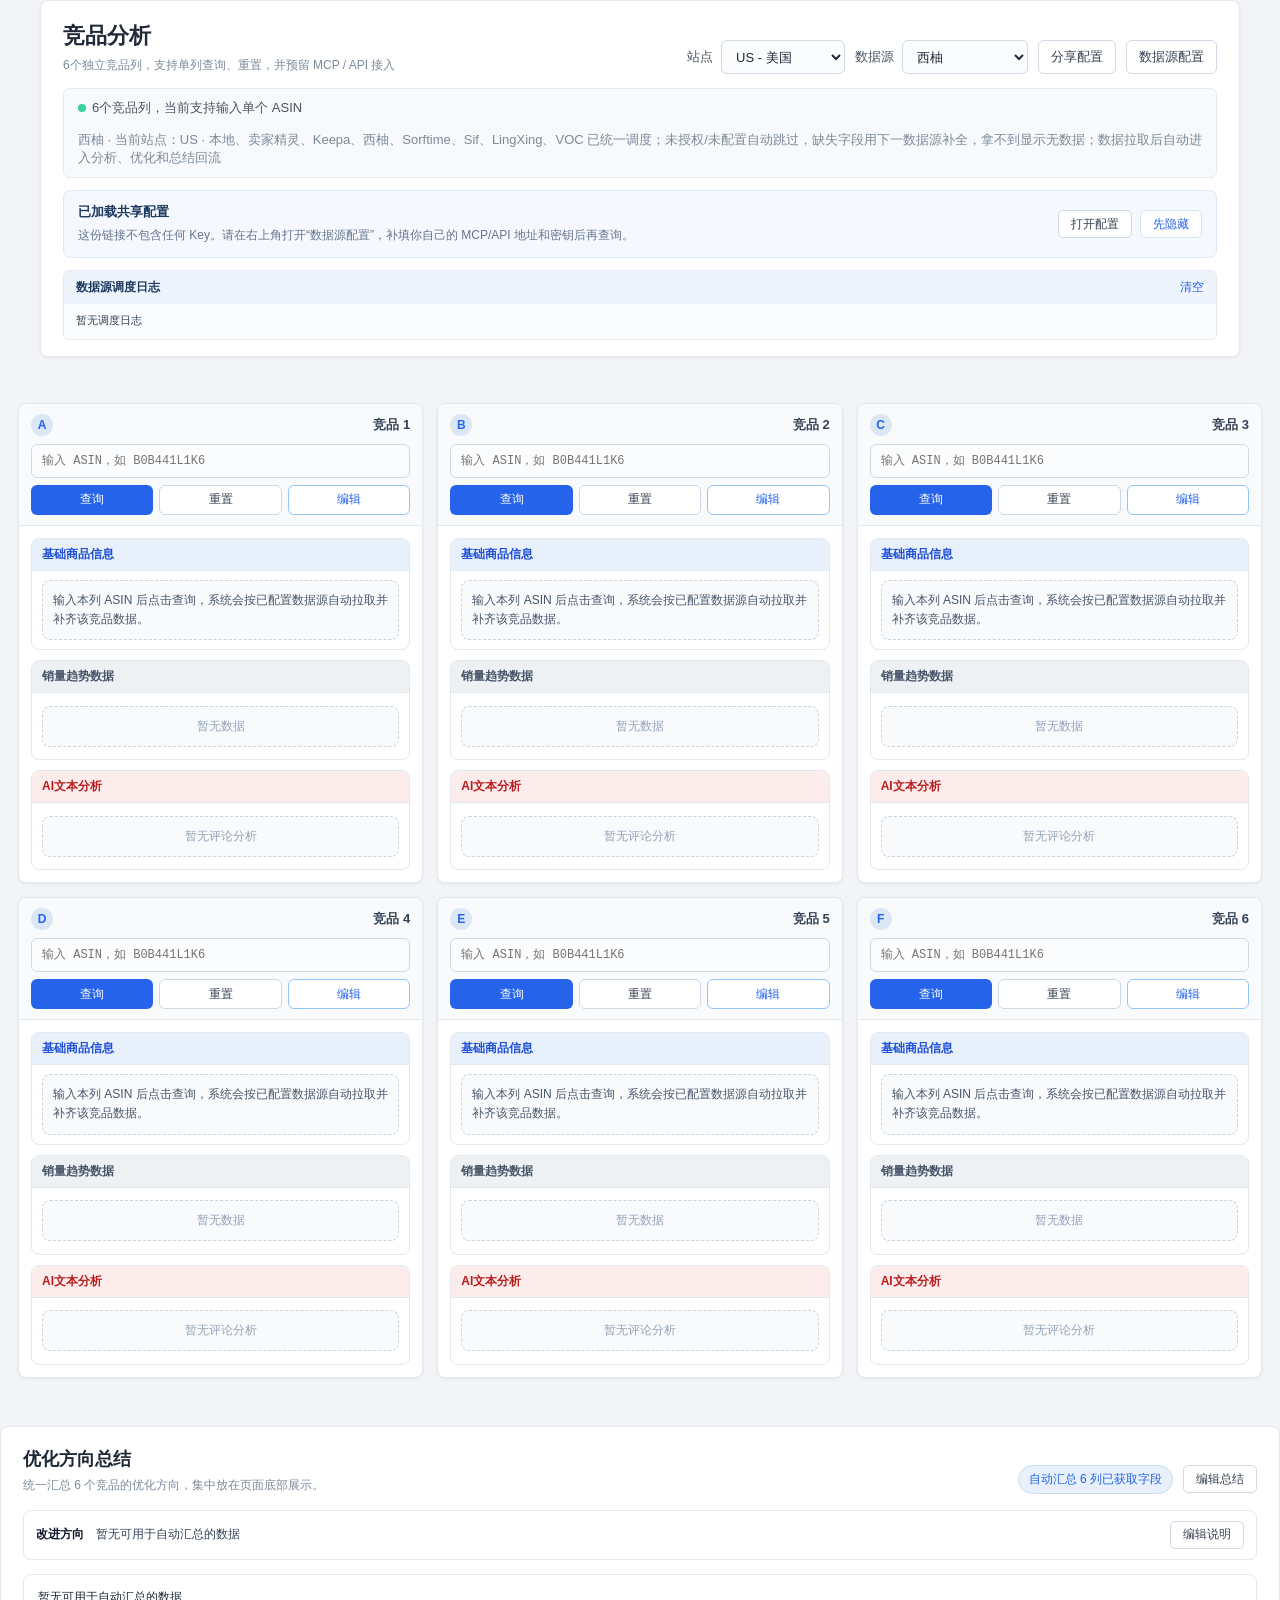
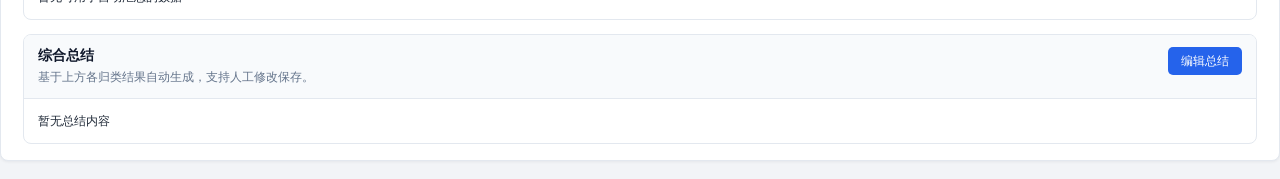
==== commit 7e9f563a: "Update commit message generation instructions" ====
--- a/index.html
+++ b/index.html
@@ -56,6 +56,7 @@
         background: #fbfcfe;
         color: var(--text);
         outline: none;
+        min-width: 92px;
       }
       .icon-btn {
         height: 34px;
@@ -213,6 +214,98 @@
         transition: width 0.2s ease;
       }
 
+      /* 全量评论抓取：独立进度面板（与查询进度条分开） */
+      .amz-crawl-progress {
+        margin-top: 12px;
+        padding: 12px 14px;
+        border: 1px solid #c7dbf5;
+        border-radius: 10px;
+        background: linear-gradient(180deg, #f5f9ff 0%, #eef5ff 100%);
+      }
+      .amz-crawl-progress[hidden] { display: none; }
+      .amz-crawl-progress .amz-crawl-head {
+        display: flex;
+        align-items: center;
+        justify-content: space-between;
+        gap: 12px;
+        margin-bottom: 10px;
+      }
+      .amz-crawl-progress .amz-crawl-title {
+        font-size: 13px;
+        font-weight: 700;
+        color: #1e3a5f;
+      }
+      .amz-crawl-progress .amz-crawl-hint {
+        font-size: 12px;
+        color: #64748b;
+      }
+      .amz-crawl-row {
+        padding: 10px 0;
+        border-top: 1px dashed #d7e4f5;
+      }
+      .amz-crawl-row:first-of-type { border-top: 0; padding-top: 0; }
+      .amz-crawl-meta {
+        display: flex;
+        flex-wrap: wrap;
+        align-items: center;
+        gap: 8px 12px;
+        margin-bottom: 8px;
+        font-size: 12px;
+        color: #475569;
+      }
+      .amz-crawl-asin {
+        font-weight: 700;
+        color: #0f172a;
+        font-family: ui-monospace, Consolas, monospace;
+      }
+      .amz-crawl-chip {
+        display: inline-flex;
+        align-items: center;
+        padding: 1px 8px;
+        border-radius: 999px;
+        font-size: 11px;
+        font-weight: 600;
+        background: #e2e8f0;
+        color: #334155;
+      }
+      .amz-crawl-chip.queued { background: #fef3c7; color: #92400e; }
+      .amz-crawl-chip.running { background: #dbeafe; color: #1d4ed8; }
+      .amz-crawl-chip.done { background: #dcfce7; color: #166534; }
+      .amz-crawl-chip.failed,
+      .amz-crawl-chip.captcha,
+      .amz-crawl-chip.softbanned,
+      .amz-crawl-chip.needs_login { background: #fee2e2; color: #991b1b; }
+      .amz-crawl-track {
+        height: 10px;
+        border-radius: 999px;
+        background: #dbe7f5;
+        overflow: hidden;
+      }
+      .amz-crawl-track > i {
+        display: block;
+        height: 100%;
+        width: 0%;
+        border-radius: 999px;
+        background: linear-gradient(90deg, #1d4ed8, #38bdf8);
+        transition: width 0.35s ease;
+      }
+      .amz-crawl-track.done > i {
+        background: linear-gradient(90deg, #15803d, #4ade80);
+      }
+      .amz-crawl-track.failed > i {
+        background: linear-gradient(90deg, #b91c1c, #f87171);
+      }
+      .amz-crawl-foot {
+        margin-top: 6px;
+        display: flex;
+        flex-wrap: wrap;
+        justify-content: space-between;
+        gap: 8px;
+        font-size: 12px;
+        color: #64748b;
+      }
+      .amz-crawl-foot strong { color: #0f172a; }
+
       .table-card {
         background: var(--card);
         border: 1px solid var(--line);
@@ -1157,7 +1250,15 @@
         justify-content: space-between;
         gap: 8px;
       }
-      .competitor-card .ai-head .btn-import {
+      .competitor-card .ai-head .ai-actions {
+        display: flex;
+        align-items: center;
+        gap: 6px;
+        flex-wrap: wrap;
+        justify-content: flex-end;
+      }
+      .competitor-card .ai-head .btn-import,
+      .competitor-card .ai-head .btn-review-refresh {
         height: 24px;
         padding: 0 8px;
         border-radius: 5px;
@@ -1167,7 +1268,12 @@
         font-size: 11px;
         cursor: pointer;
       }
+      .competitor-card .ai-head .btn-review-refresh {
+        border-color: #93c5fd;
+        color: #2563eb;
+      }
       .competitor-card .ai-head .btn-import:hover { background: #fff7f7; }
+      .competitor-card .ai-head .btn-review-refresh:hover { background: #eff6ff; }
       .review-import-modal textarea {
         width: 100%;
         min-height: 260px;
@@ -1556,6 +1662,17 @@
           <p class="sub">6个独立竞品列，支持单列查询、重置，并预留 MCP / API 接入</p>
         </div>
         <div class="top-tools">
+          <label class="source-picker">
+            <span>站点</span>
+            <select id="headerSiteSelect">
+              <option value="US">US - 美国</option>
+              <option value="CA">CA - 加拿大</option>
+              <option value="UK">UK - 英国</option>
+              <option value="DE">DE - 德国</option>
+              <option value="AU">AU - 澳大利亚</option>
+              <option value="JP">JP - 日本</option>
+            </select>
+          </label>
           <label class="source-picker">
             <span>数据源</span>
             <select id="sourceSelect"></select>
@@ -1586,6 +1703,17 @@
         </div>
         <div class="log-body" id="dataSourceLogBody"></div>
       </div>
+      <!-- 全量评论抓取进度：独立展示，不混入查询进度 / AI 分析 -->
+      <div class="amz-crawl-progress" id="amzCrawlProgressPanel" hidden>
+        <div class="amz-crawl-head">
+          <div>
+            <div class="amz-crawl-title">全量评论抓取进度</div>
+            <div class="amz-crawl-hint">后台 Chrome 抓取中；条数来自 Skill 实时 checkpoint，完成后点击对应竞品列「刷新分析」即可，不需要重新查询基础信息。</div>
+          </div>
+          <button class="btn btn-ghost btn-small" id="amzCrawlProgressHideBtn" type="button">隐藏</button>
+        </div>
+        <div id="amzCrawlProgressList"></div>
+      </div>
     </header>
 
     <!-- 第二块：6列网格容器，产品列 item 只在这里循环渲染 -->
@@ -1644,6 +1772,7 @@
         <div class="tabs">
           <button class="tab active" type="button" data-tab="general">通用设置</button>
           <button class="tab" type="button" data-tab="local">本地数据源</button>
+          <button class="tab" type="button" data-tab="amzReviews">评论抓取(Skill)</button>
           <button class="tab" type="button" data-tab="sellersprite">卖家精灵</button>
           <button class="tab" type="button" data-tab="keepa">Keepa API</button>
           <button class="tab" type="button" data-tab="xiyou">西柚</button>
@@ -1782,7 +1911,7 @@
               <button class="btn btn-secondary btn-small" id="testXiyouBtn" type="button">测试连接</button>
               <span class="status-light"><i class="light gray" id="xiyouMcpLight"></i><span id="xiyouMcpStatusText">未配置</span></span>
             </div>
-            <p class="hint">西柚 xydc MCP 已嵌入并走本机/局域网代理，默认地址 api/mcp/xiyou；测试连接通过后即可查询商品、销量、BSR、价格趋势与变体。填远程官方地址时会自动切回代理规避 CORS，未配置自动跳过。</p>
+            <p class="hint">可直接把平台复制的 MCP 接入链接粘到“服务器地址”，系统会自动拆出 Key 到密码框，并切回 api/mcp/xiyou 本机代理规避 CORS；测试连接通过后即可查询商品、销量、BSR、价格趋势与变体。</p>
           </div>
 
           <div class="tab-panel" id="tab-sorftime">
@@ -1804,7 +1933,7 @@
               <button class="btn btn-secondary btn-small" id="testSorftimeBtn" type="button">测试连接</button>
               <span class="status-light"><i class="light gray" id="sorftimeMcpLight"></i><span id="sorftimeMcpStatusText">未配置</span></span>
             </div>
-            <p class="hint">Sorftime 已统一合并 MCP 与 API：填 MCP 地址+Key 走 MCP，填 API 地址+Key 走 API，两者均可自动切换，未配置自动跳过。</p>
+            <p class="hint">可直接粘贴 Sorftime 远程 MCP 链接，系统会自动拆出 key 并通过 api/mcp/sorftime 代理调用；填 API 地址+Key 则走 API，两者均可自动切换，未配置自动跳过。</p>
           </div>
 
           <div class="tab-panel" id="tab-sif">
@@ -1820,7 +1949,7 @@
               <button class="btn btn-secondary btn-small" id="testSifBtn" type="button">测试连接</button>
               <span class="status-light"><i class="light gray" id="sifMcpLight"></i><span id="sifMcpStatusText">未配置</span></span>
             </div>
-            <p class="hint">Sif MCP 已接入本机/局域网代理：默认地址 api/mcp/sif，可查询关键词、流量、销量、广告与竞品画像。未配置自动跳过。</p>
+            <p class="hint">可直接粘贴 Sif MCP 接入链接，系统会自动拆出 Secret Key 并通过 api/mcp/sif 代理调用；可查询关键词、流量、销量、广告与竞品画像。</p>
           </div>
 
           <div class="tab-panel" id="tab-lingxing">
@@ -1876,6 +2005,47 @@
             </div>
             <p class="hint">本地数据源已整合模拟数据、本地评论样本、市场调研表和评论文件。未指定路径时会在允许的本地目录内自动扫描 Excel/CSV/JSON/TXT，按 ASIN 匹配并合并字段；评论原文会自动分类并显示占比。</p>
           </div>
+
+          <div class="tab-panel" id="tab-amzReviews">
+            <div class="form-grid">
+              <label>启用全量评论抓取（amazon-reviews-skill）
+                <select id="amzReviewsEnabled">
+                  <option value="1">启用</option>
+                  <option value="0">关闭</option>
+                </select>
+              </label>
+              <label>无本地数据时自动入队抓取
+                <select id="amzReviewsAutoFetch">
+                  <option value="1">自动（查询时触发）</option>
+                  <option value="0">仅读取已有结果</option>
+                </select>
+              </label>
+              <label>账号 ID（pool.json）
+                <input id="amzReviewsAccountId" type="text" placeholder="test-us-2" />
+              </label>
+              <label>目标条数
+                <input id="amzReviewsTarget" type="number" min="10" max="500" step="10" value="300" />
+              </label>
+              <label>策略
+                <select id="amzReviewsStrategy">
+                  <option value="show_more">show_more（点 Show 10 more）</option>
+                  <option value="hybrid">hybrid</option>
+                  <option value="matrix">matrix（旧）</option>
+                </select>
+              </label>
+              <label>入队后自动拉起 Worker（有头 Chrome）
+                <select id="amzReviewsRunWorker">
+                  <option value="1">是</option>
+                  <option value="0">否（需手动 worker）</option>
+                </select>
+              </label>
+            </div>
+            <div class="test-row">
+              <button class="btn btn-secondary btn-small" id="testAmzReviewsBtn" type="button">检查 Skill / 状态</button>
+              <span class="status-light"><i class="light gray" id="amzReviewsLight"></i><span id="amzReviewsStatusText">未检查</span></span>
+            </div>
+            <p class="hint">点「查询」时：若 Skill 结果不足目标条数，会先入队并拉起 Chrome 全量抓取（默认 300）。页头会出现独立的「全量评论抓取进度」条（约每 4 秒刷新）。基础信息会先完成；评论抓完后点击对应竞品列里的「刷新分析」，只更新 AI 文本分析，不重复查询基础信息。</p>
+          </div>
         </div>
         <div class="modal-foot">
           <button class="btn btn-secondary" id="configCancel" type="button">取消</button>
@@ -1909,6 +2079,32 @@
 
       const MARKETPLACES = { US: "US", CA: "CA", UK: "UK", DE: "DE", JP: "JP", AU: "AU" };
       const KEEPA_DOMAINS = { US: 1, UK: 2, DE: 3, FR: 4, JP: 5, CA: 6, AU: 12 };
+      const AMAZON_SITE_DOMAINS = { US: "amazon.com", CA: "amazon.ca", UK: "amazon.co.uk", DE: "amazon.de", AU: "amazon.com.au", JP: "amazon.co.jp" };
+
+      function normalizeMarketplaceSite(site) {
+        const value = String(site || "US").trim().toUpperCase();
+        if (value === "GB") return "UK";
+        return AMAZON_SITE_DOMAINS[value] ? value : "US";
+      }
+
+      function amazonDomainForSite(site) {
+        return AMAZON_SITE_DOMAINS[normalizeMarketplaceSite(site)] || AMAZON_SITE_DOMAINS.US;
+      }
+
+      function amazonProductUrl(asin, marketplace) {
+        const safeAsin = String(asin || "").trim().toUpperCase();
+        return safeAsin ? ("https://www." + amazonDomainForSite(marketplace) + "/dp/" + safeAsin) : "";
+      }
+      function amazonReviewSiteCode(site) {
+        const map = { US: "com", CA: "ca", UK: "co.uk", GB: "co.uk", DE: "de", AU: "com.au", JP: "co.jp" };
+        const value = String(site || "US").trim().toUpperCase();
+        return (map[value] || String(site || "com").trim().toLowerCase().replace(/^\./, "") || "com").toLowerCase();
+      }
+      function reviewTaskMatchesSite(task, site) {
+        const expected = amazonReviewSiteCode(site);
+        const actual = String(task && task.site || "").trim().toLowerCase();
+        return !actual || actual === expected;
+      }
 
       function parseLaunch(s) {
         if (!s) return { launchDate: null, daysOnSale: null };
@@ -1934,9 +2130,200 @@
        * ============================================================ */
       const CFG_KEY = "amz_provider_config_v1";
       const CACHE_KEY = "amz_provider_cache_v1";
-      /* 升级版本号强制清掉旧缓存，避免旧数据里缺失的图片/上架日期继续被优先命中。 */
+      /* 升级版本号强制清掉旧缓存，避免未中文化的评论分析/产品参数继续被优先命中。 */
 /* v9：强制清缓存，避免旧数据里缺失的图片/串数据的评论继续被命中 */
-const CACHE_SCHEMA_VERSION = "v12-empty-start-asin-scoped-review-import-upload-fresh";
+const CACHE_SCHEMA_VERSION = "v18-review-refresh-column-state";
+
+      function normalizeLocalApiPath(path) {
+        const text = String(path || "").trim();
+        if (!text) return "";
+        if (/^https?:\/\//i.test(text)) return text;
+        return text.replace(/^(?:\.\/|\/)+/i, "");
+      }
+      function localApiCandidates(path) {
+        const raw = String(path || "").trim();
+        const clean = normalizeLocalApiPath(raw);
+        const out = [];
+        const add = (url) => {
+          if (url && !out.includes(url)) out.push(url);
+        };
+        if (!clean) return out;
+        if (/^https?:\/\//i.test(clean)) {
+          add(clean);
+          return out;
+        }
+        if (location && location.protocol !== "file:") {
+          try { add(new URL(clean, location.href).toString()); } catch (err) { add(clean); }
+        }
+        if (/^api\//i.test(clean)) {
+          add("http://127.0.0.1:3000/" + clean);
+          add("http://localhost:3000/" + clean);
+        } else {
+          add(clean);
+        }
+        return out;
+      }
+      async function fetchLocalApi(path, options = {}) {
+        const candidates = localApiCandidates(path);
+        let lastErr = null;
+        let lastResponse = null;
+        for (const url of candidates) {
+          try {
+            const res = await fetch(url, options);
+            if (res.ok) return res;
+            lastResponse = res;
+            /* 真实 401/403 要保留给上层判断；404 才尝试下一个本地候选地址。 */
+            if (res.status !== 404) return res;
+          } catch (err) {
+            lastErr = err;
+          }
+        }
+        if (lastResponse) return lastResponse;
+        throw lastErr || new Error("本地服务连接失败");
+      }
+
+      /* ---------- 全量评论抓取进度条（独立面板，轮询 /api/reviews/status） ---------- */
+      const AMAZON_CRAWL_POLL_MS = 4000;
+      const amazonCrawlTrackers = new Map(); /* asin + site -> tracker */
+
+      function trackAmazonCrawlProgress(opts) {
+        const asin = String((opts && opts.asin) || "").toUpperCase();
+        if (!/^[A-Z0-9]{10}$/.test(asin)) return;
+        const site = (opts && opts.site) || "US";
+        const trackerKey = asin + "|" + amazonReviewSiteCode(site);
+        const target = Math.max(10, Number(opts && opts.target) || 300);
+        const existing = amazonCrawlTrackers.get(trackerKey);
+        if (existing && existing.timer) clearInterval(existing.timer);
+        const tracker = {
+          asin,
+          site,
+          target,
+          taskId: (opts && opts.taskId) || "",
+          count: Number(opts && opts.count) || 0,
+          status: (opts && opts.status) || "queued",
+          error: "",
+          updatedAt: Date.now(),
+          hidden: false,
+          timer: null,
+        };
+        amazonCrawlTrackers.set(trackerKey, tracker);
+        renderAmazonCrawlProgress();
+        const tick = async () => {
+          const cur = amazonCrawlTrackers.get(trackerKey);
+          if (!cur || cur.hidden) return;
+          try {
+            const res = await fetchLocalApi(
+              "api/reviews/status?asin=" + encodeURIComponent(asin) + "&site=" + encodeURIComponent(cur.site),
+              { signal: AbortSignal.timeout(12000) }
+            );
+            if (!res.ok) throw new Error("HTTP " + res.status);
+            const st = await res.json();
+            const tasks = Array.isArray(st.tasks) ? st.tasks : [];
+            const scopedTasks = tasks.filter((t) => reviewTaskMatchesSite(t, cur.site));
+            const active = scopedTasks.find((t) => t && (t.status === "queued" || t.status === "running"))
+              || (cur.taskId ? scopedTasks.find((t) => t && t.id === cur.taskId) : null)
+              || null;
+            const latest = active || scopedTasks[0] || null;
+            cur.count = Math.max(Number(st.count) || 0, Number(latest && latest.count) || 0, cur.count || 0);
+            if (latest) {
+              cur.taskId = latest.id || cur.taskId;
+              cur.status = latest.status || cur.status;
+              cur.error = latest.error || latest.stopped_reason || "";
+            }
+            if (cur.count >= cur.target) cur.status = "done";
+            else if (!active && latest && /^(done|failed|softbanned|needs_login|captcha)$/.test(String(latest.status || ""))) {
+              cur.status = latest.status;
+            } else if (!active && cur.count > 0 && cur.count < cur.target && !latest) {
+              /* 无活跃任务但未达标：可能 worker 挂了 */
+              cur.status = cur.status === "running" ? "failed" : cur.status;
+              if (!cur.error) cur.error = "任务已结束但未达目标条数，可点查询重新入队，或先点本列刷新分析查看已抓评论";
+            }
+            cur.updatedAt = Date.now();
+            renderAmazonCrawlProgress();
+            const terminal = /^(done|failed|softbanned|needs_login|captcha)$/.test(String(cur.status || ""));
+            if (terminal || cur.count >= cur.target) {
+              if (cur.timer) clearInterval(cur.timer);
+              cur.timer = null;
+              cur.status = cur.count >= cur.target ? "done" : cur.status;
+              renderAmazonCrawlProgress();
+            }
+          } catch (err) {
+            cur.error = err && err.message ? err.message : String(err);
+            cur.updatedAt = Date.now();
+            renderAmazonCrawlProgress();
+          }
+        };
+        tick();
+        tracker.timer = setInterval(tick, AMAZON_CRAWL_POLL_MS);
+      }
+
+      function hideAmazonCrawlProgress(asin) {
+        if (asin) {
+          const upper = String(asin).toUpperCase();
+          amazonCrawlTrackers.forEach((cur, key) => {
+            if (!cur || cur.asin !== upper) return;
+            if (cur.timer) clearInterval(cur.timer);
+            cur.timer = null;
+            cur.hidden = true;
+            amazonCrawlTrackers.delete(key);
+          });
+        } else {
+          amazonCrawlTrackers.forEach((cur) => {
+            if (cur.timer) clearInterval(cur.timer);
+          });
+          amazonCrawlTrackers.clear();
+        }
+        renderAmazonCrawlProgress();
+      }
+
+      function renderAmazonCrawlProgress() {
+        const panel = document.getElementById("amzCrawlProgressPanel");
+        const list = document.getElementById("amzCrawlProgressList");
+        if (!panel || !list) return;
+        const rows = [...amazonCrawlTrackers.values()].filter((t) => !t.hidden);
+        if (!rows.length) {
+          panel.hidden = true;
+          list.innerHTML = "";
+          return;
+        }
+        panel.hidden = false;
+        list.innerHTML = rows.map((t) => {
+          const pct = Math.max(0, Math.min(100, Math.round((Number(t.count) || 0) * 100 / Math.max(1, Number(t.target) || 300))));
+          const status = String(t.status || "queued");
+          const tone = status === "done" || (Number(t.count) >= Number(t.target))
+            ? "done"
+            : (/failed|softbanned|needs_login|captcha/i.test(status) ? "failed" : status);
+          const statusLabel = ({
+            queued: "排队中",
+            running: "抓取中",
+            done: "已完成",
+            failed: "失败",
+            softbanned: "账号软封",
+            needs_login: "需重新登录",
+            captcha: "验证码",
+          })[status] || status;
+          const tip = t.error
+            ? esc(t.error)
+            : (tone === "done"
+              ? "抓取完成，请点击对应竞品列「刷新分析」更新 AI 文本分析"
+              : "后台 Chrome 运行中，约每 " + (AMAZON_CRAWL_POLL_MS / 1000) + " 秒刷新");
+          return (
+            '<div class="amz-crawl-row" data-crawl-asin="' + esc(t.asin) + '">' +
+              '<div class="amz-crawl-meta">' +
+                '<span class="amz-crawl-asin">' + esc(t.asin) + '</span>' +
+                '<span class="amz-crawl-chip ' + esc(tone) + '">' + esc(statusLabel) + '</span>' +
+                (t.taskId ? '<span>task=' + esc(t.taskId) + '</span>' : '') +
+                '<span>站点 ' + esc(t.site) + '</span>' +
+              '</div>' +
+              '<div class="amz-crawl-track ' + esc(tone) + '"><i style="width:' + pct + '%"></i></div>' +
+              '<div class="amz-crawl-foot">' +
+                '<span><strong>' + (Number(t.count) || 0) + '</strong> / ' + (Number(t.target) || 300) + ' 条（' + pct + '%）</span>' +
+                '<span>' + tip + '</span>' +
+              '</div>' +
+            '</div>'
+          );
+        }).join("");
+      }
       const SCREENSHOT_KEY = "amz_competitor_screenshots_v1";
       const QUOTA_KEY = "amz_keepa_quota";
       const CACHE_TTL = 24 * 60 * 60 * 1000;
@@ -1957,6 +2344,14 @@
           lingxing: { mcpServerUrl: "api/mcp/lingxing", apiKey: "", apiBaseUrl: "", apiKey2: "" },
           voc: { mcpServerUrl: "", apiKey: "", apiBaseUrl: "", apiKey2: "" },
           local: { filePath: "", apiUrl: "api/local/market-research", reviewUrl: "", marketResearchUrl: "", localReviewUrl: "" },
+          amazonReviews: {
+            enabled: true,
+            autoFetch: true,
+            accountId: "test-us-2",
+            target: 300,
+            strategy: "show_more",
+            runWorker: true,
+          },
         };
       }
       function loadConfig() {
@@ -2005,10 +2400,24 @@
               apiUrl: (saved.marketResearch || {}).apiUrl || "",
               reviewUrl: (saved.localReviews || {}).reviewUrl || (saved.localReviews || {}).apiUrl || "",
             }),
+            amazonReviews: Object.assign(defaultConfig().amazonReviews, saved.amazonReviews || {}),
           });
-          cfg.sorftime.mcpServerUrl = normalizeRelativeApiPath(cfg.sorftime.mcpServerUrl || "api/mcp/sorftime") || "api/mcp/sorftime";
+          const normalizeSavedMcp = (providerId, fallbackUrl) => {
+            const pair = normalizeMcpFormPair(providerId, cfg[providerId].mcpServerUrl, cfg[providerId].apiKey);
+            cfg[providerId].mcpServerUrl = pair.url || fallbackUrl || "";
+            cfg[providerId].apiKey = pair.key;
+          };
+          normalizeSavedMcp("sellersprite", "");
+          normalizeSavedMcp("xiyou", "api/mcp/xiyou");
+          normalizeSavedMcp("sorftime", "api/mcp/sorftime");
+          normalizeSavedMcp("sif", "api/mcp/sif");
+          normalizeSavedMcp("lingxing", "api/mcp/lingxing");
+          normalizeSavedMcp("voc", "");
           cfg.local.apiUrl = normalizeRelativeApiPath(cfg.local.apiUrl || "api/local/market-research") || "api/local/market-research";
           cfg.local.reviewUrl = normalizeRelativeApiPath(cfg.local.reviewUrl || "") || "";
+          if (typeof cfg.amazonReviews.enabled !== "boolean") cfg.amazonReviews.enabled = cfg.amazonReviews.enabled !== "0" && cfg.amazonReviews.enabled !== false;
+          if (typeof cfg.amazonReviews.autoFetch !== "boolean") cfg.amazonReviews.autoFetch = cfg.amazonReviews.autoFetch !== "0" && cfg.amazonReviews.autoFetch !== false;
+          if (typeof cfg.amazonReviews.runWorker !== "boolean") cfg.amazonReviews.runWorker = cfg.amazonReviews.runWorker !== "0" && cfg.amazonReviews.runWorker !== false;
           /* 升级策略：旧配置若保存过旧数据源名，自动迁移到统一后的数据源 */
           const legacyMap = {
             "mock": "local", "local-reviews": "local", "market-research": "local",
@@ -2177,6 +2586,15 @@
       function normalizeSharedConfig(cfg) {
         const source = cfg && typeof cfg === "object" ? cfg : {};
         const out = defaultConfig();
+        if (source.mcpServers || source.mcp_servers || source.servers) {
+          const rawMcpConfig = JSON.stringify(source);
+          ["sellersprite", "xiyou", "sorftime", "sif", "lingxing", "voc"].forEach((providerId) => {
+            const pair = extractMcpConfigInput(rawMcpConfig, providerId);
+            if (!pair) return;
+            out[providerId].mcpServerUrl = pair.url || out[providerId].mcpServerUrl || "";
+            out[providerId].apiKey = pair.key || out[providerId].apiKey || "";
+          });
+        }
         if (source.mainProvider) out.mainProvider = source.mainProvider;
         if (source.providerOrder) out.providerOrder = String(source.providerOrder);
         if (source.general) mergeNonEmptyFields(out.general, source.general);
@@ -2202,7 +2620,17 @@
         if (!nextOrder.includes("lingxing")) nextOrder.push("lingxing");
         if (!nextOrder.includes("local")) nextOrder.push("local");
         out.providerOrder = nextOrder.join(",");
-        out.sorftime.mcpServerUrl = normalizeRelativeApiPath(out.sorftime.mcpServerUrl || "api/mcp/sorftime") || "api/mcp/sorftime";
+        const normalizeSharedMcp = (providerId, fallbackUrl) => {
+          const pair = normalizeMcpFormPair(providerId, out[providerId].mcpServerUrl, out[providerId].apiKey);
+          out[providerId].mcpServerUrl = pair.url || fallbackUrl || "";
+          out[providerId].apiKey = pair.key;
+        };
+        normalizeSharedMcp("sellersprite", "");
+        normalizeSharedMcp("xiyou", "api/mcp/xiyou");
+        normalizeSharedMcp("sorftime", "api/mcp/sorftime");
+        normalizeSharedMcp("sif", "api/mcp/sif");
+        normalizeSharedMcp("lingxing", "api/mcp/lingxing");
+        normalizeSharedMcp("voc", "");
         out.local.apiUrl = normalizeRelativeApiPath(out.local.apiUrl || "api/local/market-research") || "api/local/market-research";
         out.local.reviewUrl = normalizeRelativeApiPath(out.local.reviewUrl || "") || "";
         return out;
@@ -2216,6 +2644,19 @@
       }
       class ProviderRequestError extends Error {
         constructor(msg, cause) { super(msg); this.code = "REQUEST_FAILED"; this.cause = cause; }
+      }
+      function formatProviderConnectionError(err, providerName) {
+        const message = err && err.message ? String(err.message) : String(err || "");
+        if (/HTTP\s*401|401|unauthorized|未授权/i.test(message)) {
+          return (providerName || "数据源") + "鉴权失败：Key 无效、Token 已失效，或该 Token 不属于当前数据源。请重新复制 MCP 接入链接，或确认填在对应的数据源 Tab。";
+        }
+        if (/HTTP\s*403|403|forbidden|权限/i.test(message)) {
+          return (providerName || "数据源") + "权限不足：当前 Token 没有调用该工具/接口的权限。";
+        }
+        if (/timeout|超时/i.test(message)) {
+          return (providerName || "数据源") + "连接超时：可稍后重试，或检查网络/代理。";
+        }
+        return "连接失败：" + message;
       }
 
       class ProductDataProvider {
@@ -2461,7 +2902,11 @@
         _entry(kind, asin, marketplace) {
           const entry = MOCK_CATALOG[asin];
           if (!entry || !entry[kind]) return empty(kind, asin, marketplace);
-          return JSON.parse(JSON.stringify(entry[kind]));
+          const out = JSON.parse(JSON.stringify(entry[kind]));
+          const site = normalizeMarketplaceSite(marketplace || out.marketplace || "US");
+          out.marketplace = site;
+          if (kind === "basicInfo") out.url = amazonProductUrl(asin, site);
+          return out;
         }
         async getProductBasicInfo(asin, marketplace) { return this._entry("basicInfo", asin, marketplace); }
         async getSalesData(asin, marketplace) { return this._entry("salesData", asin, marketplace); }
@@ -2494,12 +2939,15 @@
         async _callMcp(method, params) {
           if (!this.isConfigured()) throw new ProviderNotConfiguredError("卖家精灵MCP未配置");
           /* MCP 协议：先 tools/call 调用对应工具，返回 SSE/JSON 后解析 content 文本 */
-          const url = String(this.config.mcpServerUrl || "").trim().replace(/\/+$/, "");
+          const url = mcpEndpoint(this.config.mcpServerUrl, "/mcp");
           const headers = {
             "Content-Type": "application/json",
             "Accept": "application/json, text/event-stream",
           };
-          if (String(this.config.apiKey || "").trim()) headers.Authorization = "Bearer " + this.config.apiKey;
+          if (String(this.config.apiKey || "").trim()) {
+            if (isLocalProxyUrl(url)) headers["x-sellersprite-key"] = this.config.apiKey;
+            else headers.Authorization = "Bearer " + this.config.apiKey;
+          }
           const res = await fetch(url, {
             method: "POST",
             headers,
@@ -2594,7 +3042,7 @@
           out.found = !!(raw && (raw.title || raw.asin));
           out.brand = raw?.brand ?? raw?.brandName ?? raw?.manufacturer ?? raw?.sellerName ?? raw?.vendorName ?? null;
           out.title = raw?.title ?? raw?.productTitle ?? raw?.name ?? raw?.itemName ?? null;
-          out.url = raw?.url ?? raw?.link ?? raw?.detailPageUrl ?? raw?.DetailPageURL ?? "https://www.amazon.com/dp/" + asin;
+          out.url = raw?.url ?? raw?.link ?? raw?.detailPageUrl ?? raw?.DetailPageURL ?? amazonProductUrl(asin, marketplace);
           out.price = raw?.price ?? raw?.currentPrice ?? raw?.salePrice ?? raw?.offerPrice ?? null;
           out.originalPrice = raw?.listPrice ?? raw?.originalPrice ?? raw?.msrp ?? null;
           out.discount = raw?.discount ?? raw?.discountPercent ?? raw?.savingsPercentage ?? null;
@@ -2675,7 +3123,7 @@
             const res = await this._request("test_connection", {});
             return { ok: true, status: "connected", message: "连接成功", data: res };
           } catch (err) {
-            return { ok: false, status: "failed", message: "连接失败：" + err.message };
+            return { ok: false, status: "failed", message: formatProviderConnectionError(err, "卖家精灵") };
           }
         }
       }
@@ -2768,7 +3216,7 @@
             const raw = await this._callProduct(asin, marketplace, true);
             out.found = true;
             out.title = raw?.title ?? null;
-            out.url = "https://www.amazon.com/dp/" + asin;
+            out.url = amazonProductUrl(asin, marketplace);
             out.brand = raw?.brand ?? null;
             out.imageUrl = this._firstKeepaImage(raw);
             out.imageLabel = raw?.title || (asin + " 商品主图");
@@ -3044,6 +3492,91 @@
         if (/^(?:\.\/)?\/?api\//i.test(url) || /[?&]/.test(url) || /\/mcp$/i.test(url)) return url;
         return url + (fallbackPath || "/mcp");
       }
+      const MCP_SECRET_QUERY_KEYS = ["key", "api_key", "apikey", "token", "access_token", "mcp_token", "secret", "secret_key"];
+      function normalizeMcpToken(value) {
+        let text = String(value || "").trim();
+        if (!text) return "";
+        text = text.replace(/^["']|["']$/g, "").trim();
+        const headerMatch = text.match(/^Authorization\s*:\s*Bearer\s+(.+)$/i);
+        if (headerMatch) text = headerMatch[1].trim();
+        text = text.replace(/^Bearer\s+/i, "").trim();
+        return text.replace(/^["']|["']$/g, "").trim();
+      }
+      function extractMcpConfigInput(value, providerId) {
+        const text = String(value || "").trim();
+        if (!text || !/^\{[\s\S]*\}$/.test(text)) return null;
+        let parsed = null;
+        try { parsed = JSON.parse(text); } catch (err) { return null; }
+        const root = parsed && typeof parsed === "object" ? parsed : {};
+        const servers = root.mcpServers || root.mcp_servers || root.servers || null;
+        const entries = servers && typeof servers === "object"
+          ? Object.entries(servers)
+          : (root.url || root.headers ? [["default", root]] : []);
+        const id = String(providerId || "").toLowerCase();
+        const matchesProvider = (name, server) => {
+          const haystack = [name, server?.url, server?.endpoint, server?.baseUrl, server?.command].filter(Boolean).join(" ");
+          if (id === "xiyou") return /xiyou|xydc|西柚|mcp\.xydc\.com/i.test(haystack);
+          if (id === "sorftime") return /sorftime|mcp\.sorftime\.com/i.test(haystack);
+          if (id === "sif") return /(^|\b)sif\b|mcp\.sif\.com/i.test(haystack);
+          if (id === "lingxing") return /lingxing|领星|openmcp\.lingxing\.com/i.test(haystack);
+          if (id === "voc") return /voc|voice\s*of\s*customer|review/i.test(haystack);
+          if (id === "sellersprite") return /seller.?sprite|卖家精灵/i.test(haystack);
+          return true;
+        };
+        const picked = entries.find(([name, server]) => server && matchesProvider(name, server))
+          || (entries.length === 1 ? entries[0] : null);
+        if (!picked) return null;
+        const server = picked[1] || {};
+        const headers = server.headers || server.requestInit?.headers || server.request?.headers || {};
+        const auth = headers.Authorization || headers.authorization || headers["X-Mcp-Key"] || headers["x-mcp-key"] || headers["secret-key"] || headers["Secret-Key"] || headers["x-xiyou-key"] || headers["x-sorftime-key"] || headers["x-sif-key"] || headers["x-lingxing-key"];
+        const key = normalizeMcpToken(auth || server.apiKey || server.api_key || server.key || server.token || server.accessToken || server.access_token || root.apiKey || root.token);
+        return {
+          url: normalizeRelativeApiPath(String(server.url || server.endpoint || server.baseUrl || root.url || "").trim()),
+          key,
+        };
+      }
+      function splitMcpConnectionInput(urlValue, keyValue, providerId) {
+        let url = String(urlValue || "").trim();
+        let key = normalizeMcpToken(keyValue);
+        const fromUrlConfig = extractMcpConfigInput(urlValue, providerId);
+        const fromKeyConfig = extractMcpConfigInput(keyValue, providerId);
+        if (fromUrlConfig) {
+          url = fromUrlConfig.url || url;
+          if (!key && fromUrlConfig.key) key = fromUrlConfig.key;
+        }
+        if (fromKeyConfig) {
+          if (!url || url === String(urlValue || "").trim()) url = fromKeyConfig.url || url;
+          if (!key && fromKeyConfig.key) key = fromKeyConfig.key;
+        }
+        if (!url) return { url, key };
+        try {
+          const parsed = new URL(url);
+          MCP_SECRET_QUERY_KEYS.forEach((name) => {
+            const value = parsed.searchParams.get(name);
+            if (!key && value) key = normalizeMcpToken(value);
+            parsed.searchParams.delete(name);
+          });
+          /* 复制 MCP 链接时经常带 key/token；展示和保存时拆到密码框，避免明文留在地址框。 */
+          url = parsed.toString().replace(/[?&]$/, "");
+        } catch (err) {
+          /* 相对代理地址如 api/mcp/xiyou 不需要 URL 解析 */
+        }
+        return { url: normalizeRelativeApiPath(url), key };
+      }
+      function knownProxyForMcp(providerId, url, key) {
+        const text = String(url || "").trim();
+        const id = String(providerId || "").trim();
+        if (id === "xiyou" && (!text || /^https?:\/\/mcp\.xydc\.com\/?/i.test(text))) return "api/mcp/xiyou";
+        if (id === "sorftime" && (!text || /^https?:\/\/mcp\.sorftime\.com\/?/i.test(text))) return "api/mcp/sorftime";
+        if (id === "sif" && (!text || /^https?:\/\/mcp\.sif\.com\/?/i.test(text))) return "api/mcp/sif";
+        if (id === "lingxing" && (!text || /^https?:\/\/openmcp\.lingxing\.com\/?/i.test(text))) return "api/mcp/lingxing";
+        return normalizeRelativeApiPath(text);
+      }
+      function normalizeMcpFormPair(providerId, urlValue, keyValue) {
+        const parsed = splitMcpConnectionInput(urlValue, keyValue, providerId);
+        const url = knownProxyForMcp(providerId, parsed.url, parsed.key);
+        return { url, key: normalizeMcpToken(parsed.key) };
+      }
       function normalizeRelativeApiPath(url) {
         const text = String(url || "").trim();
         if (!text) return text;
@@ -3083,7 +3616,7 @@
         const imageRoot = src.images ?? src.Images ?? src.imageSet ?? {};
         out.brand = asText(src.brand ?? src["品牌"] ?? src.brandName ?? src.brand_name ?? src.manufacturer ?? src.manufacturerName ?? src.vendorName ?? src.sellerName ?? src.storeName ?? src.byLineInfo?.Brand?.DisplayValue ?? src.ItemInfo?.ByLineInfo?.Brand?.DisplayValue ?? src.byLineInfo?.Brand ?? src.brand?.DisplayValue);
         out.title = asText(src.title ?? src["标题"] ?? src.name ?? src.productTitle ?? src.itemName ?? src.displayName ?? src.listingTitle ?? src.productName ?? src.ItemInfo?.Title?.DisplayValue);
-        out.url = asText(src.url ?? src.link ?? src.detailPageUrl ?? src.DetailPageURL ?? src.detailUrl ?? src.productUrl ?? src.canonicalUrl ?? src.dpUrl ?? src["链接"]) || ("https://www.amazon.com/dp/" + asin);
+        out.url = asText(src.url ?? src.link ?? src.detailPageUrl ?? src.DetailPageURL ?? src.detailUrl ?? src.productUrl ?? src.canonicalUrl ?? src.dpUrl ?? src["链接"]) || amazonProductUrl(asin, marketplace);
         out.price = asNumber(src.price ?? src.currentPrice ?? src.offerPrice ?? src.salePrice ?? src.listingPrice ?? src["售价"] ?? src.displayPrice ?? offer.price ?? offer.Price?.Amount ?? offer.Price?.DisplayAmount);
         out.originalPrice = asNumber(src.originalPrice ?? src.listPrice ?? src.msrp ?? src.regularPrice ?? src.compareAtPrice ?? src.original_price ?? offer.listPrice ?? offer.SavingBasis?.Amount);
         out.discount = asNumber(src.discount ?? src.discountPercent ?? src.savingsPercentage ?? src.savePercent ?? src.discount_rate ?? offer.savingsPercentage ?? offer.Price?.Savings?.Percentage);
@@ -3251,7 +3784,7 @@
             return String((this.config && this.config[meta.urlField]) || "").trim().replace(/\/+$/, "");
           }
           _authHeaders() {
-            const key = String((this.config && this.config[meta.keyField]) || "").trim();
+            const key = normalizeMcpToken((this.config && this.config[meta.keyField]) || "");
             return key ? { "Authorization": "Bearer " + key } : {};
           }
           _jsonRpcCall(baseUrl, method, params) {
@@ -3378,7 +3911,7 @@
               await this._request(meta.methods.test, { asin: meta.testAsin || "B0B441L1K6", marketplace: "US", ping: true });
               return { ok: true, status: "connected", message: meta.label + " 连接成功" };
             } catch (err) {
-              return { ok: false, status: "failed", message: "连接失败：" + err.message };
+              return { ok: false, status: "failed", message: formatProviderConnectionError(err, meta.label) };
             }
           }
         };
@@ -3394,18 +3927,21 @@
           isConfigured() {
             const cfg = this.config || {};
             const mcpUrl = String(cfg.mcpServerUrl || "").trim();
-            const mcpOk = !!(mcpUrl && (String(cfg.apiKey || "").trim() || hasInlineAuth(mcpUrl) || isLocalProxyUrl(mcpUrl)));
+            const mcpOk = !!(mcpUrl && (normalizeMcpToken(cfg.apiKey || "") || hasInlineAuth(mcpUrl) || isLocalProxyUrl(mcpUrl)));
             const apiOk = !!(String(cfg.apiBaseUrl || "").trim() && String(cfg.apiKey2 || "").trim());
             return mcpOk || apiOk;
           }
           _jsonRpcCall(action, params) {
             const cfg = this.config || {};
             const url = mcpEndpoint(cfg.mcpServerUrl, meta.path || "/mcp");
-            const key = String(cfg.apiKey || "").trim();
+            const key = normalizeMcpToken(cfg.apiKey || "");
             return new Promise((resolve, reject) => {
               const timer = setTimeout(() => reject(new ProviderRequestError(meta.label + " MCP 请求超时")), 30000);
               const headers = { "Content-Type": "application/json", "Accept": "application/json, text/event-stream" };
-              if (key) headers.Authorization = "Bearer " + key;
+              if (key) {
+                if (isLocalProxyUrl(url)) headers["x-" + meta.id + "-key"] = key;
+                else headers.Authorization = "Bearer " + key;
+              }
               fetch(url, {
                 method: "POST",
                 headers,
@@ -3462,7 +3998,7 @@
           _httpJsonCall(action, params) {
             const cfg = this.config || {};
             const base = String(cfg.apiBaseUrl || "").trim().replace(/\/+$/, "");
-            const key = String(cfg.apiKey2 || "").trim();
+            const key = normalizeMcpToken(cfg.apiKey2 || "");
             const url = (base + "/" + String(action || "").replace(/^\/+/, "")).replace(/\/+$/, "");
             return fetch(url, {
               method: "POST",
@@ -3477,8 +4013,8 @@
             const cfg = this.config || {};
             const mcpUrl = String(cfg.mcpServerUrl || "").trim();
             const channels = [];
-            if (mcpUrl && (String(cfg.apiKey || "").trim() || hasInlineAuth(mcpUrl) || isLocalProxyUrl(mcpUrl))) channels.push("mcp");
-            if (String(cfg.apiBaseUrl || "").trim() && String(cfg.apiKey2 || "").trim()) channels.push("api");
+            if (mcpUrl && (normalizeMcpToken(cfg.apiKey || "") || hasInlineAuth(mcpUrl) || isLocalProxyUrl(mcpUrl))) channels.push("mcp");
+            if (String(cfg.apiBaseUrl || "").trim() && normalizeMcpToken(cfg.apiKey2 || "")) channels.push("api");
             if (!channels.length) throw new ProviderNotConfiguredError(meta.label + "未配置");
             const actions = Array.isArray(action) ? action.filter(Boolean) : [action].filter(Boolean);
             let lastErr = null;
@@ -3528,7 +4064,7 @@
               const raw = await this._request(meta.methods.test, { asin: meta.testAsin || "B0B441L1K6", marketplace: "US", ping: true });
               return { ok: true, status: "connected", message: meta.label + " 连接成功", data: raw };
             } catch (err) {
-              return { ok: false, status: "failed", message: "连接失败：" + err.message };
+              return { ok: false, status: "failed", message: formatProviderConnectionError(err, meta.label) };
             }
           }
         };
@@ -3543,7 +4079,7 @@
         isConfigured() {
           const cfg = this.config || {};
           const mcpUrl = String(cfg.mcpServerUrl || "").trim();
-          const mcpKey = String(cfg.apiKey || "").trim();
+          const mcpKey = normalizeMcpToken(cfg.apiKey || "");
           /* 本地代理 api/mcp/* 已由服务端注入密钥，浏览器端 URL 即视为已配置 */
           const proxyOk = isLocalProxyUrl(mcpUrl);
           const directOk = !!(mcpUrl && (mcpKey || hasInlineAuth(mcpUrl)));
@@ -3581,12 +4117,15 @@
         }
         _jsonRpcCall(action, params) {
           const cfg = this.config || {};
-          const mcpKey = String(cfg.apiKey || "").trim();
+          const mcpKey = normalizeMcpToken(cfg.apiKey || "");
           const url = this._mcpUrl().replace(/\/+$/, "");
           return new Promise((resolve, reject) => {
             const timer = setTimeout(() => reject(new ProviderRequestError("西柚 MCP 请求超时")), 30000);
             const headers = { "Content-Type": "application/json", "Accept": "application/json, text/event-stream" };
-            if (mcpKey && !isLocalProxyUrl(url)) headers.Authorization = "Bearer " + mcpKey;
+            if (mcpKey) {
+              if (isLocalProxyUrl(url)) headers["x-xiyou-key"] = mcpKey;
+              else headers.Authorization = "Bearer " + mcpKey;
+            }
             fetch(url, {
               method: "POST",
               headers,
@@ -3760,7 +4299,7 @@
             const raw = await this.getProductBasicInfo("B0CFJJFLFY", "US");
             return { ok: raw.found, status: raw.found ? "connected" : "failed", message: raw.found ? "西柚连接成功" : "西柚未返回商品详情" };
           } catch (err) {
-            return { ok: false, status: "failed", message: "连接失败：" + (err && err.message || err) };
+            return { ok: false, status: "failed", message: formatProviderConnectionError(err, "西柚") };
           }
         }
       }
@@ -3894,7 +4433,7 @@
         }
         _detailToBasic(asin, marketplace, src) {
           return normalizeBasicPayload(asin, marketplace, Object.assign({}, src || {}, {
-            url: asText(src?.url) || ("https://www.amazon.com/dp/" + asin),
+            url: asText(src?.url) || amazonProductUrl(asin, marketplace),
             imageUrl: this._image(src?.main_image ?? src?.images ?? src?.image),
             category: src?.top_category ?? src?.category,
             subcategory: src?.subcategory,
@@ -3998,7 +4537,7 @@
             if (/次数|上限|额度|quota|limit/i.test(message)) {
               return { ok: true, status: "limited", message: "Sorftime 已连通，但当前额度受限：" + message };
             }
-            return { ok: false, status: "failed", message: "连接失败：" + err.message };
+            return { ok: false, status: "failed", message: formatProviderConnectionError(err, "Sorftime") };
           }
         }
       }
@@ -4012,7 +4551,7 @@
         isConfigured() {
           const cfg = this.config || {};
           const mcpUrl = String(cfg.mcpServerUrl || "").trim();
-          const key = String(cfg.apiKey || "").trim();
+          const key = normalizeMcpToken(cfg.apiKey || "");
           if (!mcpUrl) return false;
           if (key) return true;
           if (hasInlineAuth(mcpUrl)) return true;
@@ -4031,7 +4570,7 @@
         }
         _jsonRpcCall(action, params) {
           const cfg = this.config || {};
-          const key = String(cfg.apiKey || "").trim();
+          const key = normalizeMcpToken(cfg.apiKey || "");
           const url = this._mcpUrl().replace(/\/+$/, "");
           return new Promise((resolve, reject) => {
             const timer = setTimeout(() => reject(new ProviderRequestError("Sif MCP 请求超时")), 30000);
@@ -4219,7 +4758,7 @@
             const ok = !!(row && (row.title || row.brand || row.asin || row.price));
             return { ok, status: ok ? "connected" : "failed", message: ok ? "Sif 连接成功，接口已返回真实商品数据" : "Sif 连接成功但未返回商品数据", data: { ping: list, profile: row } };
           } catch (err) {
-            return { ok: false, status: "failed", message: "连接失败：" + (err && err.message || err) };
+            return { ok: false, status: "failed", message: formatProviderConnectionError(err, "Sif") };
           }
         }
       }
@@ -4232,7 +4771,7 @@
         isConfigured() {
           const cfg = this.config || {};
           const mcpUrl = String(cfg.mcpServerUrl || "").trim();
-          const key = String(cfg.apiKey || "").trim();
+          const key = normalizeMcpToken(cfg.apiKey || "");
           if (!mcpUrl) return false;
           if (key) return true;
           if (hasInlineAuth(mcpUrl)) return true;
@@ -4248,7 +4787,7 @@
         }
         _jsonRpcCall(action, params) {
           const cfg = this.config || {};
-          const key = String(cfg.apiKey || "").trim();
+          const key = normalizeMcpToken(cfg.apiKey || "");
           const url = this._mcpUrl().replace(/\/+$/, "");
           return new Promise((resolve, reject) => {
             const timer = setTimeout(() => reject(new ProviderRequestError("LingXing MCP 请求超时")), 30000);
@@ -4355,7 +4894,7 @@
             const ok = !!(list && (Array.isArray(list) ? list.length : Object.keys(list).length));
             return { ok, status: ok ? "connected" : "failed", message: ok ? "LingXing 连接成功" : "LingXing 未返回工具列表" };
           } catch (err) {
-            return { ok: false, status: "failed", message: "连接失败：" + (err && err.message || err) };
+            return { ok: false, status: "failed", message: formatProviderConnectionError(err, "LingXing") };
           }
         }
       }
@@ -4715,7 +5254,7 @@
         const seen = new Set();
         let duplicates = 0;
         (rows || []).forEach((row) => {
-          const sig = reviewRowSignature(row);
+          const sig = reviewUniqueKey(row, row && row.asin) || reviewRowSignature(row);
           if (!sig) return;
           if (seen.has(sig)) {
             duplicates += 1;
@@ -4832,7 +5371,7 @@
         return uniqueTextItems(splitSummaryLines(value).map(stripSummaryCount)).slice(0, 5).join("\n") || null;
       }
       /* v3：彻底丢弃旧版全局混合词库（其中包含跨 ASIN 串数据的脏数据），按 ASIN 隔离重新学习 */
-      const REVIEW_LEARNING_KEY = "amz_review_learning_v6";
+      const REVIEW_LEARNING_KEY = "amz_review_learning_v7_asin_site_isolated";
       function emptyReviewLearningBucket() {
         return {
           sellingPoints: [],
@@ -5230,6 +5769,74 @@
         prepared.rows.forEach((row) => accumulateReviewRow(state, row));
         return finalizeReviewAnalysisState(state);
       }
+      /* 评论多语言翻译器：优先走本地 Google 翻译代理，按当前站点选择源语言；
+       * 已是中文的评论保留原文，翻译失败的评论也保留原文，不编造内容。 */
+      async function translateReviewRowsForAnalysis(asin, marketplace, rows) {
+        const safeRows = (Array.isArray(rows) ? rows : []).filter((row) => row && typeof row === "object");
+        if (!safeRows.length) return rows || [];
+        const site = normalizeMarketplaceSite(marketplace || manager?.config?.general?.site || "US");
+        const needsTranslation = (row) => {
+          const text = [
+            row.title,
+            row.content,
+            row.text,
+            row.comment,
+            row.body,
+            row.reviewText,
+          ].filter(Boolean).join(" ").replace(/\s+/g, " ").trim();
+          return text.length > 1 && !/^[\u4e00-\u9fff\s\d.,!?%：:；;、，。'"()\-+*/&@#_$¥€£]+$/.test(text);
+        };
+        const pendingIndexes = [];
+        safeRows.forEach((row, index) => { if (needsTranslation(row)) pendingIndexes.push(index); });
+        if (!pendingIndexes.length) return safeRows;
+        const batchSize = 80;
+        let translatedCount = 0;
+        for (let i = 0; i < pendingIndexes.length; i += batchSize) {
+          const indexes = pendingIndexes.slice(i, i + batchSize);
+          const payloadRows = indexes.map((index) => ({
+            content: [
+              safeRows[index].title,
+              safeRows[index].content,
+              safeRows[index].text,
+              safeRows[index].comment,
+              safeRows[index].body,
+              safeRows[index].reviewText,
+            ].filter(Boolean).join("\n").trim(),
+          }));
+          try {
+            const res = await fetchLocalApi("api/translate/reviews", {
+              method: "POST",
+              headers: { "Content-Type": "application/json" },
+              body: JSON.stringify({ site, reviews: payloadRows }),
+              signal: AbortSignal.timeout(30000),
+            });
+            if (!res.ok) throw new Error("HTTP " + res.status);
+            const payload = await res.json();
+            const translated = Array.isArray(payload.translated) ? payload.translated : [];
+            translated.forEach((item, offset) => {
+              const rowIndex = indexes[offset];
+              const translatedText = String((item && (item.content || item.text || item.body || item.reviewText || item.comment)) || "").trim();
+              if (!item || !item.translated || !translatedText || rowIndex === undefined) return;
+              safeRows[rowIndex] = Object.assign({}, safeRows[rowIndex], {
+                content: translatedText,
+                text: translatedText,
+                body: translatedText,
+                reviewText: translatedText,
+                comment: translatedText,
+                originalContent: safeRows[rowIndex].originalContent || safeRows[rowIndex].content || safeRows[rowIndex].text || safeRows[rowIndex].comment || safeRows[rowIndex].body || safeRows[rowIndex].reviewText || "",
+                translated: true,
+              });
+              translatedCount++;
+            });
+          } catch (err) {
+            this?.addLog?.(asin, "reviewsData", "Google 翻译代理部分批次失败，保留原文继续分析：" + (err.message || err), "warn");
+          }
+        }
+        if (translatedCount) {
+          manager?.addLog?.(asin, "reviewsData", "评论多语言翻译完成：Google 代理翻译 " + translatedCount + "/" + safeRows.length + " 条为中文", "info");
+        }
+        return safeRows;
+      }
       function nextReviewFrame() {
         return new Promise((resolve) => {
           if (typeof requestAnimationFrame === "function") requestAnimationFrame(() => resolve());
@@ -5324,7 +5931,7 @@
       const MARKET_RESEARCH_CATALOG = [
         {
           asin: "B0CFJJFLFY", brand: "HOTWAVE", title: "Push Up Board, Portable PushUp Board, Foldable 20 in 1 Push Up Bar | Multifunctional Pushup Handles for Floor, Professional Strength Training",
-          url: "https://www.amazon.com/dp/B0CFJJFLFY", image: "assets/market-research/product-1-B0CFJJFLFY.png",
+          url: amazonProductUrl("B0CFJJFLFY", "US"), image: "assets/market-research/product-1-B0CFJJFLFY.png",
           launchDate: "2023-08-24", daysOnSale: 1077, rating: 4.5, reviewCount: 5894,
           category: "#398 in Sports & Outdoors", subcategory: "#3 in Strength Training Pushup Stands",
           productParams: "材料 丙烯腈-丁二烯-苯乙烯共聚物（ABS）\n手柄类型 ABS\n可以自由组装配件来完成训练：可折叠俯卧撑板、独特的3节杠铃、8根强力阻力带、2个脚踝绑带、门锚、健腹轮",
@@ -5332,7 +5939,7 @@
         },
         {
           asin: "B0CSD1DDWD", brand: "LALAHIGH", title: "Push Up Board,36 in 1 Home Gym Equipment with Ab Roller Wheel & Resistance Bands, Portable Foldable Workout Board for Full Body Strength",
-          url: "https://www.amazon.com/dp/B0CSD1DDWD", image: "assets/market-research/product-2-B0CSD1DDWD.png",
+          url: amazonProductUrl("B0CSD1DDWD", "US"), image: "assets/market-research/product-2-B0CSD1DDWD.png",
           launchDate: "2024-01-15", daysOnSale: 933, rating: 4.3, reviewCount: 3680,
           category: "#11,449 in Sports & Outdoors", subcategory: "#13 in Strength Training Pushup Stands",
           productParams: "材料 聚丙烯（PP）\n产品尺寸 长31英寸 x 宽10英寸 x 高1英寸\n包含组件 1 x LALAHIGH 多功能健身板，6 x 阻力带，2 x 阻力带手柄，1 x 普拉提杆，2 x 健腹轮，2 x 俯卧撑手柄，2 x 脚踝绑带，1 x 门锚，8 x 登山扣，防滑垫",
@@ -5340,7 +5947,7 @@
         },
         {
           asin: "B0FHHLZT15", brand: "MHCYAB", title: "Push Up Board for Men - 15-in-1 Foldable Pushup Board with Push Up Bar, Handles & Bands, Portable Home Gym & Workout Equipment",
-          url: "https://www.amazon.com/dp/B0FHHLZT15", image: "assets/market-research/product-3-B0FHHLZT15.png",
+          url: amazonProductUrl("B0FHHLZT15", "US"), image: "assets/market-research/product-3-B0FHHLZT15.png",
           launchDate: "2025-08-13", daysOnSale: 357, rating: 4.6, reviewCount: 89,
           category: "#19,836 in Sports & Outdoors", subcategory: "#20 in Strength Training Pushup Stands",
           productParams: "材料 聚氯乙烯（PVC）\n张力支撑 500磅\n表带类型 弹性阻力带\n包含组件 把手、俯卧撑板、阻力带",
@@ -5352,9 +5959,8 @@
         get label() { return "本地数据源"; }
         /* 内置市场调研目录 + 本地评论样本存在即可用；配置了外部接口时用于补充目录外的 ASIN */
         isConfigured() {
-          const hasExternal = !!(this.config && (this.config.filePath || this.config.apiUrl || this.config.reviewUrl));
-          const hasLocal = MARKET_RESEARCH_CATALOG.some((item) => item.asin);
-          return hasExternal || hasLocal;
+          /* 本地源始终可用：至少能走商品页评论预览 + amazon-reviews-skill 入队 */
+          return true;
         }
         _searchByAsin(asin) {
           const upper = String(asin || "").toUpperCase();
@@ -5379,7 +5985,7 @@
             const timer = setTimeout(() => controller.abort(), Math.max(3000, Number((manager && manager.config && manager.config.general && manager.config.general.timeout) || 10) * 1000));
             let res;
             try {
-              res = await fetch(apiUrl, { signal: controller.signal });
+              res = await fetchLocalApi(apiUrl, { signal: controller.signal });
             } finally {
               clearTimeout(timer);
             }
@@ -5473,7 +6079,7 @@
           }
           return found;
         }
-        async _loadExternalReviews(asin, apiUrlOverride) {
+        async _loadExternalReviews(asin, marketplace, apiUrlOverride) {
           let apiUrl = String(apiUrlOverride ?? (this.config && this.config.reviewUrl) ?? "").trim();
           const filePath = apiUrl && !/^https?:\/\//i.test(apiUrl) && !/^(?:\.\/)?\/?api\//i.test(apiUrl) && !/^[.]/.test(apiUrl)
             ? apiUrl
@@ -5485,11 +6091,15 @@
           if (asin && !/[?&]asin=/i.test(apiUrl)) {
             apiUrl += (apiUrl.includes("?") ? "&" : "?") + "asin=" + encodeURIComponent(String(asin).toUpperCase());
           }
+          const site = normalizeMarketplaceSite(marketplace || (manager && manager.config && manager.config.general && manager.config.general.site) || "US");
+          if (!/[?&]site=/i.test(apiUrl)) {
+            apiUrl += (apiUrl.includes("?") ? "&" : "?") + "site=" + encodeURIComponent(site);
+          }
           const controller = new AbortController();
           const timer = setTimeout(() => controller.abort(), Math.max(3000, Number((manager && manager.config && manager.config.general && manager.config.general.timeout) || 10) * 1000));
           let res;
           try {
-            res = await fetch(apiUrl, { signal: controller.signal });
+            res = await fetchLocalApi(apiUrl, { signal: controller.signal });
           } finally {
             clearTimeout(timer);
           }
@@ -5502,21 +6112,150 @@
           return { reviews, structured, reviewsData: Array.isArray(raw) ? null : (raw.reviewsData || raw.analysis || raw.summaryData || null), meta: raw };
         }
         /* 亚马逊商品页自带的部分真实评论（8~12 条），作为本地评论文件的补充来源 */
-        async _loadAmazonPageReviews(asin) {
-          const url = "api/amazon/page-reviews?asin=" + encodeURIComponent(String(asin).toUpperCase());
-          const res = await fetch(url, { signal: AbortSignal.timeout(35000) });
+        async _loadAmazonPageReviews(asin, marketplace) {
+          const url = "api/amazon/page-reviews?asin=" + encodeURIComponent(String(asin).toUpperCase()) +
+            "&site=" + encodeURIComponent(normalizeMarketplaceSite(marketplace || (manager && manager.config && manager.config.general && manager.config.general.site) || "US"));
+          const res = await fetchLocalApi(url, { signal: AbortSignal.timeout(35000) });
           if (!res.ok) throw new ProviderRequestError("亚马逊页面评论接口 HTTP " + res.status);
           const raw = await res.json();
           return Array.isArray(raw.reviews) ? raw.reviews : [];
+        }
+        async _ensureAmazonReviewsCrawl(asin, marketplace) {
+          const ar = (typeof manager !== "undefined" && manager.config && manager.config.amazonReviews) || {};
+          const enabled = ar.enabled !== false && ar.enabled !== "0";
+          const autoFetch = ar.autoFetch !== false && ar.autoFetch !== "0";
+          const runWorker = ar.runWorker !== false && ar.runWorker !== "0";
+          if (!enabled) {
+            return { message: "评论Skill已关闭（配置→评论抓取），跳过全量抓取。", count: 0, resultExists: false, skipped: true };
+          }
+          if (!autoFetch) {
+            return { message: "评论Skill自动入队已关闭，仅读取已有结果。", count: 0, resultExists: false, skipped: true };
+          }
+          const site = marketplace || (manager && manager.config && manager.config.general && manager.config.general.site) || "US";
+          const upper = String(asin || "").toUpperCase();
+          const target = Math.max(10, Number(ar.target) || 300);
+          let count = 0;
+          let resultExists = false;
+          const statusRes = await fetchLocalApi(
+            "api/reviews/status?asin=" + encodeURIComponent(upper) + "&site=" + encodeURIComponent(site),
+            { signal: AbortSignal.timeout(12000) }
+          );
+          if (!statusRes.ok) throw new Error("reviews/status HTTP " + statusRes.status);
+          const st = await statusRes.json();
+          count = Number(st && st.count) || 0;
+          resultExists = !!(st && st.resultExists && count > 0);
+          if (count >= target) {
+            return {
+              message: "评论Skill已有 " + count + "/" + target + " 条，无需再抓。",
+              count,
+              resultExists,
+              skipped: true,
+              enough: true,
+            };
+          }
+          const active = Array.isArray(st.tasks)
+            ? st.tasks.filter((t) => reviewTaskMatchesSite(t, site)).find((t) => t && (t.status === "queued" || t.status === "running"))
+            : null;
+          if (active) {
+            let worker = null;
+            /* 关键死穴：任务停在 queued 但 Chrome Worker 从未拉起 → 这里强制再 spawn */
+            if (active.status === "queued" && runWorker) {
+              try {
+                const kickRes = await fetchLocalApi("api/reviews/run", {
+                  method: "POST",
+                  headers: { "Content-Type": "application/json" },
+                  body: JSON.stringify({ taskId: active.id }),
+                  signal: AbortSignal.timeout(15000),
+                });
+                worker = await kickRes.json();
+              } catch (err) {
+                worker = { error: err.message || String(err) };
+              }
+            }
+            const kickNote = worker && worker.worker && worker.worker.pid
+              ? "，已重新拉起 Chrome worker pid=" + worker.worker.pid
+              : (worker && worker.error ? "，拉起Worker失败：" + worker.error : "");
+            trackAmazonCrawlProgress({
+              asin: upper,
+              site,
+              target,
+              taskId: active.id,
+              count,
+              status: active.status || "queued",
+            });
+            return {
+              message: "全量评论抓取" + (active.status === "running" ? "进行中" : "排队中") +
+                "（已有 " + count + "/" + target + "，task=" + active.id + "，status=" + active.status + kickNote + "）。完成后点击本列「刷新分析」。",
+              count,
+              resultExists,
+              skipped: false,
+              active: true,
+              worker,
+              taskId: active.id,
+              target,
+              site,
+            };
+          }
+          const enqRes = await fetchLocalApi("api/reviews/enqueue", {
+            method: "POST",
+            headers: { "Content-Type": "application/json" },
+            body: JSON.stringify({
+              asin: upper,
+              site,
+              accountId: ar.accountId || "test-us-2",
+              target,
+              strategy: ar.strategy || "show_more",
+              runWorker,
+            }),
+            signal: AbortSignal.timeout(20000),
+          });
+          const enq = await enqRes.json();
+          if (!enqRes.ok || !enq.ok) throw new Error((enq && enq.error) || ("HTTP " + enqRes.status));
+          const taskId = enq.task && enq.task.id;
+          const workerPid = enq.worker && enq.worker.pid;
+          if (runWorker && taskId && !workerPid) {
+            /* enqueue 成功但 worker 没 pid → 立刻补拉一次 */
+            try {
+              await fetchLocalApi("api/reviews/run", {
+                method: "POST",
+                headers: { "Content-Type": "application/json" },
+                body: JSON.stringify({ taskId }),
+                signal: AbortSignal.timeout(15000),
+              });
+            } catch (err) { /* logged via message */ }
+          }
+          trackAmazonCrawlProgress({
+            asin: upper,
+            site,
+            target,
+            taskId,
+            count,
+            status: "queued",
+          });
+          return {
+            message: "已入队全量评论抓取（当前 Skill " + count + "/" + target + " 条，task=" + taskId +
+              (workerPid ? "，worker pid=" + workerPid : "，请确认本机已弹出 Chrome") +
+              "）。后台需数分钟；基础信息会先展示，抓完后点击本列「刷新分析」自动汇总全量评论。",
+            count,
+            resultExists,
+            skipped: false,
+            taskId,
+            workerPid,
+            worker: enq.worker || null,
+            target,
+            site,
+          };
         }
         async getProductBasicInfo(asin, marketplace) {
           const item = await this._find(asin);
           const out = empty("basicInfo", asin, marketplace);
           const mock = this._mockEntry(asin);
+          const site = normalizeMarketplaceSite(marketplace || "US");
           if (!item && !mock) {
             /* 内置目录和市场调研表都没命中时，尝试亚马逊商品页抓取，只取公开真实字段 */
             try {
-              const res = await fetch("api/amazon/product-page?asin=" + encodeURIComponent(String(asin).toUpperCase()), {
+              const res = await fetchLocalApi("api/amazon/product-page?asin=" + encodeURIComponent(String(asin).toUpperCase()) +
+                "&site=" + encodeURIComponent(site), {
                 method: "GET",
                 signal: AbortSignal.timeout(Math.max(8, Number((manager && manager.config && manager.config.general && manager.config.general.timeout) || 10) * 1000)),
               });
@@ -5526,7 +6265,7 @@
                   out.found = true;
                   out.brand = page.brand || null;
                   out.title = page.title || null;
-                  out.url = "https://www.amazon.com/dp/" + asin;
+                  out.url = amazonProductUrl(asin, site);
                   out.price = page.price ?? null;
                   out.rating = page.rating ?? null;
                   out.reviewCount = page.reviewCount ?? null;
@@ -5540,7 +6279,7 @@
           out.found = true;
           out.brand = (item && item.brand) || null;
           out.title = (item && item.title) || null;
-          out.url = (item && item.url) || ("https://www.amazon.com/dp/" + asin);
+          out.url = amazonProductUrl(asin, site);
           out.price = (item && item.price) ?? (mock && mock.basicInfo && mock.basicInfo.price) ?? null;
           out.originalPrice = (item && item.originalPrice) ?? (mock && mock.basicInfo && mock.basicInfo.originalPrice) ?? null;
           out.discount = (item && item.discount) ?? (mock && mock.basicInfo && mock.basicInfo.discount) ?? null;
@@ -5555,7 +6294,8 @@
           /* 市场调研表/Sif/MCP 都没拿到主图时，用亚马逊商品页抓取兜底 */
           if (!out.imageUrl) {
             try {
-              const res = await fetch("api/amazon/product-page?asin=" + encodeURIComponent(String(asin).toUpperCase()), {
+              const res = await fetchLocalApi("api/amazon/product-page?asin=" + encodeURIComponent(String(asin).toUpperCase()) +
+                "&site=" + encodeURIComponent(site), {
                 method: "GET",
                 signal: AbortSignal.timeout(Math.max(8, Number((manager && manager.config && manager.config.general && manager.config.general.timeout) || 10) * 1000)),
               });
@@ -5602,7 +6342,8 @@
           /* 若本地目录/市场调研表缺失关键规格，去亚马逊商品页抓真实产品参数和包装信息兜底 */
           if (!out.productParams || !out.packageInfo || !out.packageSize || !out.packageWeight) {
             try {
-              const res = await fetch("api/amazon/product-page?asin=" + encodeURIComponent(String(asin).toUpperCase()), {
+              const res = await fetchLocalApi("api/amazon/product-page?asin=" + encodeURIComponent(String(asin).toUpperCase()) +
+                "&site=" + encodeURIComponent(normalizeMarketplaceSite(marketplace || (manager && manager.config && manager.config.general && manager.config.general.site) || "US")), {
                 method: "GET",
                 signal: AbortSignal.timeout(Math.max(8, Number((manager && manager.config && manager.config.general && manager.config.general.timeout) || 10) * 1000)),
               });
@@ -5695,11 +6436,11 @@
             mergeReviewOutput(out, analyzeReviewsToFields(asin, structuredRows, "本地市场表原始评论"), false);
           }
           try {
-            const reviewPayload = await this._loadExternalReviews(asin);
+            const reviewPayload = await this._loadExternalReviews(asin, marketplace);
             const reviewRows = Array.isArray(reviewPayload.reviews) ? reviewPayload.reviews : [];
             if (reviewPayload.meta && (reviewPayload.meta.searchedFiles !== undefined || reviewPayload.meta.matchedFiles)) {
               const matched = Array.isArray(reviewPayload.meta.matchedFiles) ? reviewPayload.meta.matchedFiles : [];
-              this.addLog && this.addLog(asin, "reviewsData", "本地评论扫描：检查 " + (reviewPayload.meta.searchedFiles || 0) + " 个文件，命中 " + matched.length + " 个（" + reviewRows.length + " 条评论）" + (matched.length ? "，如 " + matched[0] : ""), "info");
+              manager?.addLog?.(asin, "reviewsData", "本地评论扫描：检查 " + (reviewPayload.meta.searchedFiles || 0) + " 个文件，命中 " + matched.length + " 个（" + reviewRows.length + " 条评论）" + (matched.length ? "，如 " + matched[0] : ""), "info");
             }
             const structuredRows = reviewRows.filter((row) => row && typeof row === "object" && (
               row.summary || row.sellingPoints || row.positiveReviews || row.negativeReviews ||
@@ -5720,21 +6461,68 @@
           } catch (err) {
             /* 本地评论文件未配置或未找到时静默跳过；最终仍严格显示已有真实字段或无数据 */
           }
-          /* 亚马逊商品页自带评论兜底：本地评论文件没拿到时，从商品页抓取真实评论 */
-          if (!out.rawReviews || !out.rawReviews.length) {
+          /* 全量抓取：只要 Skill 结果 < 目标条数就入队（不要被「已有十几条商品页评论」挡住） */
+          const arCfg = (typeof manager !== "undefined" && manager.config && manager.config.amazonReviews) || {};
+          const crawlTarget = Math.max(10, Number(arCfg.target) || 300);
+          let crawlInfo = null;
+          try {
+            crawlInfo = await this._ensureAmazonReviewsCrawl(asin, marketplace);
+            if (crawlInfo && crawlInfo.message) {
+              manager?.addLog?.(asin, "reviewsData", crawlInfo.message, "info");
+            }
+            /* 再读一次 Skill 结果（可能已有历史 JSON，或 worker 极快写完） */
             try {
-              const pageReviews = await this._loadAmazonPageReviews(asin);
+              const again = await this._loadExternalReviews(asin, marketplace);
+              const rows2 = Array.isArray(again.reviews) ? again.reviews : [];
+              if (rows2.length) {
+                mergeReviewOutput(out, analyzeReviewsToFields(asin, normalizeReviewRows(rows2, asin), "amazon-reviews-skill"), false);
+              }
+            } catch (err2) { /* ignore */ }
+          } catch (err) {
+            manager?.addLog?.(asin, "reviewsData", "评论抓取入队失败：" + (err.message || err), "warn");
+          }
+          const skillCount = Array.isArray(out.rawReviews) ? out.rawReviews.length : 0;
+          const crawlPending = crawlInfo && !crawlInfo.skipped && !crawlInfo.enough && skillCount < Math.min(crawlTarget, 80);
+          if (crawlPending) {
+            const pending = empty("reviewsData", asin, marketplace);
+            pending.found = true;
+            pending.analysisPending = true;
+            pending.rawReviews = Array.isArray(out.rawReviews) ? out.rawReviews : [];
+            pending.classificationStats = {
+              rawCount: skillCount,
+              total: skillCount,
+              pending: true,
+              target: crawlTarget,
+            };
+            pending.summary = [
+              crawlInfo.message,
+              "评论正在抓取中，当前已获取 " + skillCount + "/" + crawlTarget + " 条。基础信息已先完成；抓取完成后点击本列「刷新分析」，系统会只刷新 AI 文本分析，不重新查询基础信息。",
+            ].filter(Boolean).join("\n");
+            return pending;
+          }
+          /* 商品页零星评论：仅作临时预览；全量未达标时仍展示，并保留抓取提示 */
+          if (skillCount < Math.min(crawlTarget, 80)) {
+            try {
+              const pageReviews = await this._loadAmazonPageReviews(asin, marketplace);
               if (pageReviews.length) {
-              const classified = analyzeReviewsToFields(asin, normalizeReviewRows(pageReviews, asin), "亚马逊商品页评论");
+                const classified = analyzeReviewsToFields(
+                  asin,
+                  normalizeReviewRows(pageReviews, asin),
+                  skillCount ? "亚马逊商品页评论（临时预览，全量抓取未完成）" : "亚马逊商品页评论（临时预览，全量抓取进行中）"
+                );
                 mergeReviewOutput(out, classified, false);
               }
             } catch (err) { /* 商品页评论抓取失败时静默跳过 */ }
+          }
+          if (crawlInfo && crawlInfo.message) {
+            out.summary = [crawlInfo.message, out.summary].filter(Boolean).join("\n");
           }
           /* 亚马逊商品页五点描述兜底：卖点字段仍为空时抓取 feature bullets 原文，
            * 翻译成中文后交给 summarizeSellingPointsToFive 精炼为 5 条。 */
           if (!out.sellingPoints) {
             try {
-              const res = await fetch("api/amazon/product-page?asin=" + encodeURIComponent(String(asin).toUpperCase()), {
+              const res = await fetchLocalApi("api/amazon/product-page?asin=" + encodeURIComponent(String(asin).toUpperCase()) +
+                "&site=" + encodeURIComponent(normalizeMarketplaceSite(marketplace || (manager && manager.config && manager.config.general && manager.config.general.site) || "US")), {
                 method: "GET",
                 signal: AbortSignal.timeout(Math.max(8, Number((manager && manager.config && manager.config.general && manager.config.general.timeout) || 10) * 1000)),
               });
@@ -5743,7 +6531,7 @@
                 const bullets = Array.isArray(page && page.sellingPoints) ? page.sellingPoints : [];
                 if (bullets.length) {
                   out.sellingPoints = bullets.map((line) => translateToChineseText(String(line || ""))).filter(Boolean).join("\n");
-                  this.addLog && this.addLog(asin, "reviewsData", "亚马逊商品页卖点：抓取 " + bullets.length + " 条五点描述原文并翻译为中文", "info");
+                  manager?.addLog?.(asin, "reviewsData", "亚马逊商品页卖点：抓取 " + bullets.length + " 条五点描述原文并翻译为中文", "info");
                 }
               }
             } catch (err) { /* 商品页卖点抓取失败时保留已有真实字段 */ }
@@ -5766,13 +6554,13 @@
         isConfigured() {
           const cfg = this.config || {};
           const mcpUrl = String(cfg.mcpServerUrl || "").trim();
-          return !!(mcpUrl && (String(cfg.apiKey || "").trim() || hasInlineAuth(mcpUrl) || isLocalProxyUrl(mcpUrl))) ||
-            !!(String(cfg.apiBaseUrl || "").trim() && String(cfg.apiKey2 || "").trim());
+          return !!(mcpUrl && (normalizeMcpToken(cfg.apiKey || "") || hasInlineAuth(mcpUrl) || isLocalProxyUrl(mcpUrl))) ||
+            !!(String(cfg.apiBaseUrl || "").trim() && normalizeMcpToken(cfg.apiKey2 || ""));
         }
         async _callMcp(action, params) {
           const cfg = this.config || {};
           const mcpUrl = String(cfg.mcpServerUrl || "").trim();
-          const mcpKey = String(cfg.apiKey || "").trim();
+          const mcpKey = normalizeMcpToken(cfg.apiKey || "");
           if (!mcpUrl || (!mcpKey && !hasInlineAuth(mcpUrl) && !isLocalProxyUrl(mcpUrl))) throw new ProviderNotConfiguredError("VOC MCP 未配置");
           const headers = { "Content-Type": "application/json", "Accept": "application/json, text/event-stream" };
           if (mcpKey) headers.Authorization = "Bearer " + mcpKey;
@@ -5787,7 +6575,7 @@
         async _callApi(action, params) {
           const cfg = this.config || {};
           const apiBase = String(cfg.apiBaseUrl || "").trim();
-          const apiKey = String(cfg.apiKey2 || "").trim();
+          const apiKey = normalizeMcpToken(cfg.apiKey2 || "");
           if (!apiBase || !apiKey) throw new ProviderNotConfiguredError("VOC API 未配置");
           const url = (apiBase.replace(/\/+$/, "") + "/" + String(action || "").replace(/^\/+/, "")).replace(/\/+$/, "");
           const res = await fetch(url, {
@@ -5801,9 +6589,9 @@
         async _request(action, params) {
           const cfg = this.config || {};
           const mcpUrl = String(cfg.mcpServerUrl || "").trim();
-          const mcpKey = String(cfg.apiKey || "").trim();
+          const mcpKey = normalizeMcpToken(cfg.apiKey || "");
           const apiBase = String(cfg.apiBaseUrl || "").trim();
-          const apiKey = String(cfg.apiKey2 || "").trim();
+          const apiKey = normalizeMcpToken(cfg.apiKey2 || "");
           const channels = [];
           if (mcpUrl && (mcpKey || hasInlineAuth(mcpUrl) || isLocalProxyUrl(mcpUrl))) channels.push("mcp");
           if (apiBase && apiKey) channels.push("api");
@@ -5856,7 +6644,7 @@
             const raw = await this._request(["test_connection", "ping", "get_product_reviews"], { asin: "B0CFJJFLFY", marketplace: "US", ping: true });
             return { ok: true, status: "connected", message: "VOC 数据源连接成功", data: raw };
           } catch (err) {
-            return { ok: false, status: "failed", message: "连接失败：" + err.message };
+            return { ok: false, status: "failed", message: formatProviderConnectionError(err, "VOC") };
           }
         }
       }
@@ -5983,7 +6771,16 @@
           this.lastRequestAt = Date.now();
         }
         async _callMethod(provider, method, asin, marketplace) {
-          const timeout = Math.max(1, Number(this.config.general?.timeout) || 10) * 1000;
+          let timeout = Math.max(1, Number(this.config.general?.timeout) || 10) * 1000;
+          /* 本地评论链路含 Skill 入队 + 商品页预览，默认 10s 会把入队掐死 */
+          if (method === "getReviewsData") {
+            const ar = this.config.amazonReviews || {};
+            if (ar.enabled !== false && ar.autoFetch !== false) {
+              timeout = Math.max(timeout, 55000);
+            } else {
+              timeout = Math.max(timeout, 40000);
+            }
+          }
           const retries = Math.max(0, Number(this.config.general?.retries) || 0);
           let lastErr;
           for (let i = 0; i <= retries; i++) {
@@ -6137,6 +6934,38 @@
           return fields.length ? fields.join("，") : "无有效字段";
         }
         async _fetchKind(kind, method, asin, marketplace) {
+          /* 查询一开始就触发全量评论入队，不依赖 local 是否排到队尾、也不被其它源「假完整」挡住 */
+          if (kind === "reviewsData") {
+            try {
+              this.addLog(asin, kind, "开始检查 amazon-reviews-skill 全量抓取…", "info");
+              const localProbe = this.resolve("local");
+              const provider = (localProbe && localProbe.provider)
+                || (window.ProductDataProviderRegistry.providers.local
+                  && window.ProductDataProviderRegistry.providers.local.create(this.config.local || {}));
+              if (provider && typeof provider._ensureAmazonReviewsCrawl === "function") {
+                const crawlInfo = await provider._ensureAmazonReviewsCrawl(asin, marketplace);
+                if (crawlInfo && crawlInfo.message) {
+                  this.addLog(asin, kind, crawlInfo.message, crawlInfo.skipped && !crawlInfo.enough ? "warn" : "info");
+                } else {
+                  this.addLog(asin, kind, "评论Skill检查完成（无额外动作）", "info");
+                }
+                if (crawlInfo && !crawlInfo.skipped && !crawlInfo.enough) {
+                  trackAmazonCrawlProgress({
+                    asin,
+                    site: crawlInfo.site || marketplace || "US",
+                    target: crawlInfo.target || ((manager.config.amazonReviews || {}).target) || 300,
+                    taskId: crawlInfo.taskId || "",
+                    count: crawlInfo.count || 0,
+                    status: crawlInfo.active ? "running" : "queued",
+                  });
+                }
+              } else {
+                this.addLog(asin, kind, "无法创建 LocalProvider，跳过评论Skill入队", "err");
+              }
+            } catch (err) {
+              this.addLog(asin, kind, "全量评论入队失败：" + (err && err.message || err), "warn");
+            }
+          }
           const chain = this.providerChain(kind);
           if (!chain.length) {
             this.addLog(asin, kind, "没有可用的已配置数据源，该维度显示无数据", "warn");
@@ -6145,9 +6974,15 @@
           const merged = empty(kind, asin, marketplace);
           const used = [];
           const messages = [];
-          for (let i = 0; i < chain.length; i++) {
+          /* 保证 local 在评论链末端仍会被调用（入队 + Skill 读取），即使前面源已填了摘要字段 */
+          const chainFinal = kind === "reviewsData" && !chain.includes("local")
+            ? chain.concat(["local"])
+            : (kind === "reviewsData" && chain[chain.length - 1] !== "local"
+              ? chain.filter((id) => id !== "local").concat(["local"])
+              : chain);
+          for (let i = 0; i < chainFinal.length; i++) {
             if (this.abort && this.abort.signal.aborted) break;
-            const id = chain[i];
+            const id = chainFinal[i];
             const resolved = this.resolve(id);
             if (resolved.degraded) {
               this.addLog(asin, kind, "数据源" + (i + 1) + "（" + id + "）" + resolved.reason, "warn");
@@ -6198,16 +7033,23 @@
             const uniqueRows = merged.rawReviews.filter((row) => row && typeof row === "object");
             if (uniqueRows.length) {
               try {
-                const unified = await analyzeReviewsToFields(asin, uniqueRows, "多数据源合并去重评论");
+                const translatedRows = await translateReviewRowsForAnalysis(asin, marketplace, uniqueRows);
+                const unified = await analyzeReviewsToFields(asin, translatedRows, "多数据源合并去重评论");
                 unified.classificationStats = Object.assign({}, unified.classificationStats || {}, {
                   mergedUniqueTotal: uniqueRows.length,
                   crossSourceFilteredCount: merged.rawReviews.filteredCount || 0,
                 });
                 merged.rawReviews.totalUnique = uniqueRows.length;
                 merged.rawReviews.filteredCount = merged.rawReviews.filteredCount || 0;
+                /* 保留全量抓取提示行（若有），避免被规则摘要盖掉 */
+                const crawlBanner = String(merged.summary || "")
+                  .split(/\n+/)
+                  .filter((line) => /全量评论抓取|已入队全量评论/.test(line))
+                  .join("\n");
                 ["summary", "sellingPoints", "positiveReviews", "negativeReviews", "improvementPoints", "targetAudience", "useScenarios"].forEach((key) => {
                   if (unified[key]) merged[key] = unified[key];
                 });
+                if (crawlBanner) merged.summary = [crawlBanner, merged.summary].filter(Boolean).join("\n");
                 if (unified.optimizationDirection) merged.optimizationDirection = unified.optimizationDirection;
                 if (unified.classificationStats) merged.classificationStats = unified.classificationStats;
                 messages.push("评论已跨数据源去重合并，最终有效样本 " + uniqueRows.length + " 条");
@@ -6222,8 +7064,20 @@
         _missingCount(data, kind) {
           if (!data || typeof data !== "object") return 99;
           const keys = this._relevantKeys(kind);
-          if (keys.length) return keys.filter((k) => this._isEmptyValue(data[k])).length;
-          return Object.keys(data).filter((k) => !["found", "asin", "marketplace", "isMockEstimate"].includes(k) && this._isEmptyValue(data[k])).length;
+          let missing = keys.length
+            ? keys.filter((k) => this._isEmptyValue(data[k])).length
+            : Object.keys(data).filter((k) => !["found", "asin", "marketplace", "isMockEstimate"].includes(k) && this._isEmptyValue(data[k])).length;
+          /* 评论维度：Skill 全量未达标时不算「完整」，必须继续走到 local 去入队抓取 */
+          if (kind === "reviewsData") {
+            const ar = this.config.amazonReviews || {};
+            if (ar.enabled !== false && ar.autoFetch !== false) {
+              const target = Math.max(10, Number(ar.target) || 300);
+              const rawLen = Array.isArray(data.rawReviews) ? data.rawReviews.length : 0;
+              const minAccept = Math.min(target, 80);
+              if (rawLen < minAccept) missing += 1;
+            }
+          }
+          return missing;
         }
         _getCache(key) {
           const entry = this.cache[key];
@@ -6246,11 +7100,25 @@
         }
         async fetchOne(asin, marketplace) {
           const safeAsin = String(asin || "").toUpperCase();
-          const key = CACHE_SCHEMA_VERSION + "|" + safeAsin + "|" + (marketplace || "US") + "|" + this.fingerprint();
+          const market = normalizeMarketplaceSite(marketplace || "US");
+          const key = CACHE_SCHEMA_VERSION + "|" + safeAsin + "|" + market + "|" + this.fingerprint();
           const cached = this._getCache(key);
-          if (cached) return Object.assign({}, cached, { asin, cached: true });
+          if (cached) {
+            const ar = this.config.amazonReviews || {};
+            const raw = cached.data && cached.data.reviewsData && cached.data.reviewsData.rawReviews;
+            const rawLen = Array.isArray(raw) ? raw.length : 0;
+            const target = Math.max(10, Number(ar.target) || 300);
+            const sparse = ar.enabled !== false && ar.autoFetch !== false && rawLen < Math.min(target, 80);
+            if (!sparse) {
+              /* 旧缓存可能来自未接入翻译的版本，命中缓存时也必须先中文化再展示。 */
+              await localizeProductDataToChinese(cached.data, safeAsin, market, this);
+              this._setCache(key, cached);
+              return Object.assign({}, cached, { asin, cached: true });
+            }
+            this.addLog(safeAsin, "reviewsData", "缓存评论样本仅 " + rawLen + " 条（不足全量），忽略缓存并重新查询/入队抓取", "warn");
+          }
           const result = {
-            asin: safeAsin, marketplace: marketplace || "US", matched: false,
+            asin: safeAsin, marketplace: market, matched: false,
             source: null, degraded: null, cached: false, fetchedAt: Date.now(),
             data: {}, logs: [], allFailed: false, totalMessages: [],
           };
@@ -6261,7 +7129,6 @@
             ["keepaData", "getKeepaData"],
             ["reviewsData", "getReviewsData"],
           ];
-          const market = marketplace || "US";
           for (const [kind, method] of plan) {
             const fetched = await this._fetchKind(kind, method, safeAsin, market);
             result.data[kind] = fetched.data;
@@ -6269,6 +7136,7 @@
             result.logs.push({ kind, messages: fetched.messages });
             result.totalMessages = result.totalMessages.concat(fetched.messages);
           }
+          await localizeProductDataToChinese(result.data, safeAsin, market, this);
           const basic = result.data.basicInfo;
           result.matched = !!(basic && (basic.found || basic.brand || basic.title));
           result.allFailed = !result.matched && !this._dataFound(result.data.salesData, "salesData") &&
@@ -6280,9 +7148,65 @@
           if (result.matched) this._setCache(key, result);
           return result;
         }
+        async fetchOneCore(asin, marketplace) {
+          const safeAsin = String(asin || "").toUpperCase();
+          const market = normalizeMarketplaceSite(marketplace || "US");
+          const result = {
+            asin: safeAsin, marketplace: market, matched: false,
+            source: null, degraded: null, cached: false, fetchedAt: Date.now(),
+            data: {}, logs: [], allFailed: false, totalMessages: [],
+          };
+          const plan = [
+            ["basicInfo", "getProductBasicInfo"],
+            ["specs", "getProductSpecs"],
+            ["salesData", "getSalesData"],
+            ["keepaData", "getKeepaData"],
+          ];
+          for (const [kind, method] of plan) {
+            const fetched = await this._fetchKind(kind, method, safeAsin, market);
+            result.data[kind] = fetched.data;
+            result.source = result.source || fetched.source;
+            result.logs.push({ kind, messages: fetched.messages });
+            result.totalMessages = result.totalMessages.concat(fetched.messages);
+          }
+          result.data.reviewsData = empty("reviewsData", safeAsin, market);
+          result.data.reviewsData.found = true;
+          result.data.reviewsData.analysisPending = true;
+          result.data.reviewsData.summary = "基础信息、销量和趋势已先完成。评论数据正在独立抓取/读取中，完成后点击本列「刷新分析」。";
+          await localizeProductDataToChinese(result.data, safeAsin, market, this);
+          const basic = result.data.basicInfo;
+          result.matched = !!(basic && (basic.found || basic.brand || basic.title));
+          result.allFailed = !result.matched && !this._dataFound(result.data.salesData, "salesData") &&
+            !this._dataFound(result.data.keepaData, "keepaData") && !this._dataFound(result.data.specs, "specs");
+          if (result.allFailed) {
+            this.addLog(safeAsin, null, "所有数据源均无法获取该ASIN基础/销量/趋势数据，请核对ASIN编号或检查接口配置", "err");
+          }
+          return result;
+        }
+        async fetchReviewsOnly(asin, marketplace) {
+          const safeAsin = String(asin || "").toUpperCase();
+          const market = normalizeMarketplaceSite(marketplace || "US");
+          const fetched = await this._fetchKind("reviewsData", "getReviewsData", safeAsin, market);
+          const result = {
+            asin: safeAsin,
+            marketplace: market,
+            matched: this._dataFound(fetched.data, "reviewsData"),
+            source: fetched.source,
+            cached: false,
+            done: true,
+            loading: false,
+            error: false,
+            data: { reviewsData: fetched.data },
+            logs: [{ kind: "reviewsData", messages: fetched.messages }],
+            totalMessages: fetched.messages,
+          };
+          await localizeReviewsDataToChinese(result.data.reviewsData, safeAsin, market, this);
+          return result;
+        }
         async queryBatch(asins, callbacks) {
           this.abort = new AbortController();
           const cfg = this.config.general || {};
+          const site = normalizeMarketplaceSite(cfg.site || "US");
           const concurrency = Math.max(1, Math.min(6, Number(cfg.concurrency) || 3));
           const total = asins.length;
           const start = performance.now();
@@ -6294,7 +7218,7 @@
             while (queue.length && !this.abort.signal.aborted) {
               const asin = queue.shift();
               try {
-                const res = await this.fetchOne(asin, cfg.site || "US");
+                const res = await this.fetchOne(asin, site);
                 if (this.abort.signal.aborted) return;
                 results[asin] = Object.assign({}, res, { ok: true });
                 success++;
@@ -6332,6 +7256,78 @@
       const COL_COUNT = 6;
       const COLUMN_KEYS = ["A", "B", "C", "D", "E", "F"];
       const columns = [];
+      const COLUMN_STATE_KEY = "amz_column_state_v2";
+
+      function cloneJson(value) {
+        try { return JSON.parse(JSON.stringify(value)); } catch (err) { return null; }
+      }
+      function productForColumnState(product) {
+        const copy = cloneJson(product);
+        if (!copy || typeof copy !== "object") return null;
+        copy.loading = false;
+        if (copy.data && copy.data.basicInfo && /^data:image\//i.test(String(copy.data.basicInfo.imageUrl || ""))) {
+          copy.data.basicInfo.imageUrl = "";
+        }
+        const reviews = copy.data && copy.data.reviewsData;
+        if (reviews && Array.isArray(reviews.rawReviews)) {
+          reviews.rawReviewSnapshotCount = reviews.rawReviews.totalUnique || reviews.rawReviews.length || 0;
+          reviews.rawReviews = [];
+        }
+        return copy;
+      }
+      function loadColumnStates() {
+        try {
+          const parsed = JSON.parse(localStorage.getItem(COLUMN_STATE_KEY) || "{}");
+          return parsed && typeof parsed === "object" ? parsed : {};
+        } catch (err) { return {}; }
+      }
+      function saveColumnStates(map) {
+        try { localStorage.setItem(COLUMN_STATE_KEY, JSON.stringify(map || {})); } catch (err) { console.warn("列状态保存失败", err); }
+      }
+      function saveColumnState(index) {
+        const column = columns[index];
+        if (!column) return;
+        const map = loadColumnStates();
+        const asin = String(column.asin || (column.product && column.product.asin) || "").trim().toUpperCase();
+        const site = normalizeMarketplaceSite((column.product && column.product.marketplace) || manager.config.general.site || "US");
+        if (!asin && !column.product) {
+          delete map[index];
+          saveColumnStates(map);
+          return;
+        }
+        map[index] = {
+          schemaVersion: CACHE_SCHEMA_VERSION,
+          savedAt: Date.now(),
+          site,
+          asin,
+          product: productForColumnState(column.product),
+        };
+        saveColumnStates(map);
+      }
+      function clearColumnState(index) {
+        const map = loadColumnStates();
+        delete map[index];
+        saveColumnStates(map);
+      }
+      function restoreColumnState(index, site) {
+        const snap = loadColumnStates()[index];
+        if (!snap || snap.schemaVersion !== CACHE_SCHEMA_VERSION) return false;
+        if (snap.site && normalizeMarketplaceSite(snap.site) !== normalizeMarketplaceSite(site || "US")) return false;
+        const column = columns[index];
+        if (!column) return false;
+        const asin = String(snap.asin || (snap.product && snap.product.asin) || "").trim().toUpperCase();
+        column.asin = asin;
+        column.product = snap.product ? Object.assign({}, snap.product, { loading: false, done: !!snap.product.done, error: false }) : null;
+        if (column.product) {
+          column.product.asin = asin || column.product.asin || "";
+          column.product.marketplace = normalizeMarketplaceSite(column.product.marketplace || site || "US");
+        }
+        column.loading = false;
+        const input = document.getElementById("col-input-" + index);
+        if (input) input.value = asin;
+        renderColumn(column);
+        return true;
+      }
 
       /* 竞品字段模型：与后续 MCP/API 返回的单条竞品对象一致 */
       const FIELD_KEYS = [
@@ -6638,7 +7634,25 @@
       function formatProductParamValue(label, value) {
         let text = translateToChineseText(value);
         if (label === "包装内容") {
-          text = text.replace(/\bAssembly Guide\b/gi, "组装说明").replace(/\bInstallation Tool\b/gi, "安装工具");
+          text = text
+            .replace(/\bPackage Includes?\b/gi, "包装包含")
+            .replace(/\bPackage Contents?\b/gi, "包装内容")
+            .replace(/\bIncluded Components?\b/gi, "包含组件")
+            .replace(/\bAssembly Guide\b/gi, "组装说明")
+            .replace(/\bInstallation Tool\b/gi, "安装工具")
+            .replace(/\bInstruction Manual\b/gi, "说明书")
+            .replace(/\bUser Manual\b/gi, "用户手册")
+            .replace(/\bAccessory Set\b/gi, "配件套装")
+            .replace(/\bAccessories\b/gi, "配件")
+            .replace(/\bKitchen Dishes Toys\b/gi, "厨房餐具玩具")
+            .replace(/\bKitchen Decals\b/gi, "厨房贴纸")
+            .replace(/\bPretend Play\b/gi, "角色扮演")
+            .replace(/\bToy Accessories\b/gi, "玩具配件")
+            .replace(/\bHandles?\b/gi, "手柄")
+            .replace(/\bResistance Bands?\b/gi, "阻力带")
+            .replace(/\bDoor Anchor\b/gi, "门锚")
+            .replace(/\bAnkle Straps?\b/gi, "脚踝绑带")
+            .replace(/\bAb Roller Wheels?\b/gi, "健腹轮");
         }
         return normalizeEnglishPeriod(convertMeasurementsToMetric(text));
       }
@@ -6685,11 +7699,28 @@
           ["Maximum Weight Recommendation:", "最大建议承重："], ["Maximum Weight Recommendation", "最大建议承重"],
           ["Item Package Dimensions L x W x H", "包装尺寸（长 x 宽 x 高）"], ["Package Dimensions", "包装尺寸"],
           ["Item Weight", "产品重量"], ["Package Weight", "包装重量"], ["Included Components", "包含组件"],
+          ["Package Includes", "包装包含"], ["Package Include", "包装包含"], ["Package Contents", "包装内容"], ["Package Content", "包装内容"],
+          ["Instruction Manual", "说明书"], ["User Manual", "用户手册"], ["Accessory Set", "配件套装"], ["Accessories", "配件"],
+          ["Kitchen Dishes Toys", "厨房餐具玩具"], ["Kitchen Decals", "厨房贴纸"], ["Pretend Play", "角色扮演"], ["Toy Accessories", "玩具配件"],
+          ["Wheeled Cooler", "带轮保温箱"], ["Rolling Cooler", "带轮保温箱"], ["Hard Cooler", "硬壳保温箱"], ["Cooler", "保温箱"],
+          ["Cup Holder", "杯架"], ["Cup Holders", "杯架"], ["Drain Plug", "排水塞"], ["Leak Resistant", "防漏"], ["Water Repellent", "防泼水"],
+          ["Insulated", "保温"], ["Polyurethane", "聚氨酯"], ["Hiking", "徒步"], ["Camping", "露营"], ["Beach", "海滩"], ["Fishing", "钓鱼"],
+          ["Rock Grey", "岩灰色"], ["Rock Gray", "岩灰色"], ["Wichita", "威奇托"],
+          ["Handle", "手柄"], ["Handles", "手柄"], ["Board", "板"], ["Boards", "板"],
           ["Material Type", "材质"], ["Frame Material Type", "框架材质"], ["Top Material Type", "台面材质"],
-          ["Black", "黑色"], ["Blue", "蓝色"], ["Red", "红色"], ["Green", "绿色"], ["Gray", "灰色"], ["White", "白色"],
+          ["Black", "黑色"], ["Blue", "蓝色"], ["Red", "红色"], ["Green", "绿色"], ["Gray", "灰色"], ["Grey", "灰色"], ["White", "白色"],
+          ["Yellow", "黄色"], ["Orange", "橙色"], ["Purple", "紫色"], ["Pink", "粉色"], ["Brown", "棕色"], ["Silver", "银色"],
           ["Glass", "玻璃"], ["Metal", "金属"], ["Engineered Wood", "工程木"], ["Wood", "木材"], ["Fabric", "布料"], ["Plastic", "塑料"],
           ["Polypropylene (PP)", "聚丙烯（PP）"], ["Polypropylene", "聚丙烯"], ["Acrylonitrile Butadiene Styrene", "ABS塑料"],
           ["ABS Plastic", "ABS塑料"], ["Alloy Steel", "合金钢"], ["PVC", "聚氯乙烯（PVC）"], ["Polyethylene", "聚乙烯"], ["Fixed", "固定式"], ["Rotating", "旋转式"],
+          ["Kautschukholz", "橡胶木"], ["Legierter Stahl", "合金钢"], ["Legierter Edelstahl", "合金不锈钢"], ["Edelstahl", "不锈钢"],
+          ["Kunststoff", "塑料"], ["Gummi", "橡胶"], ["Stahl", "钢"], ["Holz", "木材"], ["Polypropylen", "聚丙烯"], ["Polyethylen", "聚乙烯"],
+          ["Produktabmessungen", "产品尺寸"], ["Artikelgewicht", "产品重量"], ["Enthaltene Komponenten", "包含组件"], ["Materialart", "材质"],
+          ["Bois d'hévéa", "橡胶木"], ["Bois dhevea", "橡胶木"], ["Acier allié", "合金钢"], ["Acier inoxydable", "不锈钢"],
+          ["Caoutchouc", "橡胶"], ["Plastique", "塑料"], ["Bois", "木材"], ["Dimensions du produit", "产品尺寸"], ["Poids de l'article", "产品重量"], ["Composants inclus", "包含组件"],
+          ["Madera de caucho", "橡胶木"], ["Acero aleado", "合金钢"], ["Acero inoxidable", "不锈钢"], ["Caucho", "橡胶"], ["Plástico", "塑料"],
+          ["Dimensiones del producto", "产品尺寸"], ["Peso del producto", "产品重量"], ["Componentes incluidos", "包含组件"],
+          ["合金鋼", "合金钢"], ["ステンレス鋼", "不锈钢"], ["プラスチック", "塑料"], ["ゴム", "橡胶"], ["木材", "木材"],
           ["Powerful Upper Body", "上肢力量训练"], ["Sturdy & Slip-Resistant", "稳固防滑"], ["Slip-Resistant", "防滑"],
           ["Ergonomical Design", "人体工学设计"], ["Ergonomic Design", "人体工学设计"], ["Easy to Use", "易于使用"],
           ["Portable", "便携"], ["Foldable", "可折叠"], ["Resistance Bands", "阻力带"], ["Resistance Band", "阻力带"],
@@ -6746,6 +7777,7 @@
           .replace(/稳固\s*和\s*防滑/g, "稳固防滑")
           .replace(/阻力带\s*断裂/g, "阻力带断裂")
           .replace(/提升材质\s*和\s*清晰说明书/g, "提升材质并完善说明书")
+          .replace(/冷却器/g, "保温箱")
           .replace(/([一-龥])\s*:\s*/g, "$1：")
           .replace(/：\s+/g, "：")
           .replace(/,\s*/g, "，")
@@ -6757,6 +7789,146 @@
           .trim();
         return text;
       }
+      const GOOGLE_TEXT_LOCALIZE_CACHE = new Map();
+      function needsGoogleChineseTranslation(value) {
+        const text = normalizeTextValue(value);
+        if (!text) return false;
+        const probe = text
+          .replace(/\b(?:cm|kg|mm|m|g|lb|lbs|in|inch|inches|x|L|W|H)\b/gi, "")
+          .replace(/[\d\s.,:：;；，。/\\()[\]{}<>+\-*"'#$%&|×]+/g, "");
+        if (!probe) return false;
+        const hasChinese = /[\u4e00-\u9fff]/.test(probe);
+        const foreignChars = (probe.match(/[A-Za-zÀ-ÖØ-öø-ÿ\u3040-\u30ff\uac00-\ud7af]/g) || []).length;
+        if (!foreignChars) return false;
+        const chineseChars = (probe.match(/[\u4e00-\u9fff]/g) || []).length;
+        return !hasChinese || foreignChars >= Math.max(4, chineseChars * 0.35);
+      }
+      async function translateTextBlocksToChinese(blocks, asin, marketplace, logKind, managerRef) {
+        const source = (Array.isArray(blocks) ? blocks : []).map((value) => normalizeTextValue(value));
+        const output = source.map((value) => normalizeEnglishPeriod(convertMeasurementsToMetric(translateToChineseText(value))));
+        const pending = [];
+        const uniqueTexts = [];
+        const uniqueIndex = new Map();
+        output.forEach((value, index) => {
+          if (!needsGoogleChineseTranslation(value)) return;
+          const key = value.trim();
+          if (!uniqueIndex.has(key)) {
+            uniqueIndex.set(key, uniqueTexts.length);
+            uniqueTexts.push(key);
+          }
+          pending.push({ index, unique: uniqueIndex.get(key) });
+        });
+        if (!pending.length) return output;
+        const cachePrefix = normalizeMarketplaceSite(marketplace || "US") + "|";
+        const toRequest = [];
+        const resolved = new Map();
+        uniqueTexts.forEach((text, index) => {
+          const cacheKey = cachePrefix + text;
+          if (GOOGLE_TEXT_LOCALIZE_CACHE.has(cacheKey)) {
+            resolved.set(index, GOOGLE_TEXT_LOCALIZE_CACHE.get(cacheKey));
+          } else {
+            toRequest.push({ index, text, cacheKey });
+          }
+        });
+        if (toRequest.length) {
+          try {
+            const res = await fetchLocalApi("api/translate/reviews", {
+              method: "POST",
+              headers: { "Content-Type": "application/json" },
+              body: JSON.stringify({
+                site: normalizeMarketplaceSite(marketplace || "US"),
+                sourceLang: "auto",
+                reviews: toRequest.map((item) => ({ content: item.text })),
+              }),
+              signal: AbortSignal.timeout(Math.max(15000, Math.min(60000, toRequest.length * 12000))),
+            });
+            if (!res.ok) throw new Error("HTTP " + res.status);
+            const payload = await res.json();
+            const translated = Array.isArray(payload.translated) ? payload.translated : [];
+            translated.forEach((item, offset) => {
+              const req = toRequest[offset];
+              if (!req) return;
+              const text = normalizeTextValue(item && (item.content || item.text || item.body || item.reviewText || item.comment));
+              if (!text) return;
+              const finalText = normalizeEnglishPeriod(convertMeasurementsToMetric(translateToChineseText(text)));
+              resolved.set(req.index, finalText);
+              GOOGLE_TEXT_LOCALIZE_CACHE.set(req.cacheKey, finalText);
+            });
+            if (payload && payload.translatedCount) {
+              (managerRef || manager)?.addLog?.(asin, logKind || "reviewsData", "Google 代理中文化字段 " + payload.translatedCount + "/" + toRequest.length + " 项", "info");
+            }
+          } catch (err) {
+            (managerRef || manager)?.addLog?.(asin, logKind || "reviewsData", "Google 字段翻译失败，已保留原文并使用本地词库：" + (err.message || err), "warn");
+          }
+        }
+        pending.forEach((item) => {
+          if (resolved.has(item.unique)) output[item.index] = resolved.get(item.unique);
+        });
+        return output;
+      }
+      function flattenOptimizationDirectionForTranslate(value) {
+        if (!value) return { type: "empty", values: [] };
+        if (typeof value === "string") return { type: "string", values: [value] };
+        if (Array.isArray(value)) return { type: "array", values: value.map((item) => normalizeTextValue(item)) };
+        if (typeof value === "object") {
+          return {
+            type: "object",
+            source: value,
+            values: [
+              normalizeTextValue(value.summary),
+              normalizeTextValue(value.corePainPoints ?? value.corePainPoint ?? value.painPoints ?? value.painPoint),
+              normalizeTextValue(value.upgradeSuggestions ?? value.upgradeSuggestion ?? value.suggestions ?? value.recommendations),
+            ],
+          };
+        }
+        return { type: "string", values: [String(value)] };
+      }
+      function restoreOptimizationDirectionAfterTranslate(meta, values) {
+        if (!meta || meta.type === "empty") return null;
+        if (meta.type === "string") return values[0] || "";
+        if (meta.type === "array") return values.filter(Boolean);
+        if (meta.type === "object") {
+          const src = meta.source || {};
+          const out = Object.assign({}, src);
+          if (values[0]) out.summary = values[0];
+          const core = src.corePainPoints ?? src.corePainPoint ?? src.painPoints ?? src.painPoint;
+          const upgrades = src.upgradeSuggestions ?? src.upgradeSuggestion ?? src.suggestions ?? src.recommendations;
+          if (core !== undefined && values[1]) out.corePainPoints = splitSummaryLines(values[1]);
+          if (upgrades !== undefined && values[2]) out.upgradeSuggestions = splitSummaryLines(values[2]);
+          return out;
+        }
+        return values[0] || "";
+      }
+      async function localizeReviewsDataToChinese(reviewsData, asin, marketplace, managerRef) {
+        if (!reviewsData || typeof reviewsData !== "object") return reviewsData;
+        const fields = ["summary", "sellingPoints", "positiveReviews", "negativeReviews", "improvementPoints", "targetAudience", "useScenarios"];
+        const values = fields.map((key) => reviewsData[key]);
+        const directionMeta = flattenOptimizationDirectionForTranslate(reviewsData.optimizationDirection);
+        const translated = await translateTextBlocksToChinese(values.concat(directionMeta.values), asin, marketplace, "reviewsData", managerRef);
+        fields.forEach((key, index) => {
+          if (translated[index]) reviewsData[key] = translated[index];
+        });
+        const directionValues = translated.slice(fields.length);
+        reviewsData.optimizationDirection = restoreOptimizationDirectionAfterTranslate(directionMeta, directionValues) || reviewsData.optimizationDirection;
+        return reviewsData;
+      }
+      async function localizeSpecsDataToChinese(specs, asin, marketplace, managerRef) {
+        if (!specs || typeof specs !== "object") return specs;
+        const fields = ["material", "color", "productSize", "productWeight", "includedComponents", "packageSize", "packageWeight", "productParams", "packageInfo"];
+        const translated = await translateTextBlocksToChinese(fields.map((key) => specs[key]), asin, marketplace, "specs", managerRef);
+        fields.forEach((key, index) => {
+          if (translated[index]) specs[key] = normalizeEnglishPeriod(convertMeasurementsToMetric(translateToChineseText(translated[index])));
+        });
+        return specs;
+      }
+      async function localizeProductDataToChinese(data, asin, marketplace, managerRef) {
+        if (!data || typeof data !== "object") return data;
+        await Promise.all([
+          localizeSpecsDataToChinese(data.specs, asin, marketplace, managerRef),
+          localizeReviewsDataToChinese(data.reviewsData, asin, marketplace, managerRef),
+        ]);
+        return data;
+      }
       function hasAnyText(text, words) {
         const lower = String(text || "").toLowerCase();
         return words.some((word) => lower.includes(String(word).toLowerCase()));
@@ -6807,6 +7979,19 @@
         const digitCount = (raw.match(/\d/g) || []).length;
         if (digitCount > 12 && meaningfulText.length < 6) return "";
         return translateToChineseText(raw);
+      }
+      function normalizeDisplayChineseText(value) {
+        return normalizeEnglishPeriod(convertMeasurementsToMetric(translateToChineseText(value)));
+      }
+      function normalizeDisplayObjectToChinese(obj) {
+        [
+          "变体", "产品参数信息", "包装尺寸及重量",
+          "AI评论分析", "产品卖点", "好评点", "差评点",
+          "待改善点", "使用人群", "使用场景", "优化方向",
+        ].forEach((key) => {
+          if (obj[key]) obj[key] = normalizeDisplayChineseText(obj[key]);
+        });
+        return obj;
       }
 
       function buildProductFromResult(p) {
@@ -6819,7 +8004,7 @@
         obj["品牌"] = b.brand || "";
         obj["图片"] = b.imageUrl || "";
         obj["ASIN"] = p.asin;
-        obj["链接"] = b.url || ("https://www.amazon.com/dp/" + p.asin);
+        obj["链接"] = b.url || amazonProductUrl(p.asin, p.marketplace);
         obj["标题"] = b.title || "";
         obj["售价"] = b.price !== null && b.price !== undefined
           ? "$" + b.price + (b.originalPrice ? "（原价 $" + b.originalPrice + "）" : "") + (b.discount ? "，-" + b.discount + "%" : "")
@@ -6842,14 +8027,27 @@
         obj["30天销量(畅销变体)"] = s.sales30d !== null && s.sales30d !== undefined ? String(s.sales30d) : "";
         obj["历史月销"] = formatMonthlySalesDisplay(s.monthlySalesText || s.monthlySales);
         obj["Keepa趋势"] = k.priceTrend && k.priceTrend.length ? "价格/BSR 趋势数据" : "";
-        obj["AI评论分析"] = translateToChineseText(r.summary || "");
-        obj["产品卖点"] = summarizeSellingPointsToFive(r.sellingPoints || "");
-        obj["好评点"] = capReviewPointsToFive(r.positiveReviews);
-        obj["差评点"] = capReviewPointsToFive(r.negativeReviews);
-        obj["待改善点"] = capReviewPointsToFive(r.improvementPoints);
-        obj["使用人群"] = capReviewPointsToFive(r.targetAudience);
-        obj["使用场景"] = capReviewPointsToFive(r.useScenarios);
-        obj["优化方向"] = translateToChineseText(formatOptimizationSummary(r.optimizationDirection) || formatOptimizationDirection(r.optimizationDirection));
+        if (r.analysisPending) {
+          const pendingLines = splitSummaryLines(r.summary).filter((line) => /全量评论|评论正在|抓取|刷新分析|Skill|队列|当前已获取/.test(line));
+          obj["AI评论分析"] = pendingLines.join("\n") || "评论正在抓取中。抓取完成后点击本列「刷新分析」，只刷新 AI 文本分析，不重新查询基础信息。";
+          obj["产品卖点"] = "";
+          obj["好评点"] = "";
+          obj["差评点"] = "";
+          obj["待改善点"] = "";
+          obj["使用人群"] = "";
+          obj["使用场景"] = "";
+          obj["优化方向"] = "";
+        } else {
+          obj["AI评论分析"] = translateToChineseText(r.summary || "");
+          obj["产品卖点"] = summarizeSellingPointsToFive(r.sellingPoints || "");
+          obj["好评点"] = capReviewPointsToFive(r.positiveReviews);
+          obj["差评点"] = capReviewPointsToFive(r.negativeReviews);
+          obj["待改善点"] = capReviewPointsToFive(r.improvementPoints);
+          obj["使用人群"] = capReviewPointsToFive(r.targetAudience);
+          obj["使用场景"] = capReviewPointsToFive(r.useScenarios);
+          obj["优化方向"] = translateToChineseText(formatOptimizationSummary(r.optimizationDirection) || formatOptimizationDirection(r.optimizationDirection));
+        }
+        normalizeDisplayObjectToChinese(obj);
         return obj;
       }
 
@@ -7277,7 +8475,7 @@
         html += '<div class="card-section"><div class="card-section-head blue">基础商品信息</div><div class="card-section-body">';
         html += rowHtml("品牌", obj["品牌"]);
         html += rowHtml("图片", image.src, { image: true, fallback: image.fallback || "" });
-        html += rowHtml("ASIN", obj["ASIN"], { link: true, href: obj["链接"] || ("https://www.amazon.com/dp/" + obj["ASIN"]) });
+        html += rowHtml("ASIN", obj["ASIN"], { link: true, href: obj["链接"] || amazonProductUrl(obj["ASIN"], obj["站点"] || obj["marketplace"]) });
         html += rowHtml("链接", obj["链接"], { link: true });
         html += rowHtml("标题", obj["标题"], { fold: true });
         html += rowHtml("售价", obj["售价"]);
@@ -7296,7 +8494,7 @@
         html += screenshotFieldHtml(column, "Keepa趋势", obj["Keepa趋势"], "Keepa趋势", "趋势截图位");
         html += '</div></div>';
 
-        html += '<div class="card-section"><div class="card-section-head red ai-head"><span>AI文本分析</span><button class="btn-import" type="button" data-review-import="' + column.index + '">导入评论文本</button></div><div class="card-section-body">';
+        html += '<div class="card-section"><div class="card-section-head red ai-head"><span>AI文本分析</span><div class="ai-actions"><button class="btn-review-refresh" type="button" data-review-refresh="' + column.index + '">刷新分析</button><button class="btn-import" type="button" data-review-import="' + column.index + '">导入评论文本</button></div></div><div class="card-section-body">';
         aiRows.forEach(([label, value]) => {
           if (label === "AI评论分析") {
             html += screenshotFieldHtml(column, label, value, label, "AI分析 + 截图位", { fold: true, uid: uid + "-" + label });
@@ -7423,15 +8621,16 @@
         p.done = true;
         p.source = p.source || "人工编辑";
         if (!p.data) p.data = {};
-        const b = p.data.basicInfo = p.data.basicInfo || empty("basicInfo", p.asin, "US");
-        const s = p.data.salesData = p.data.salesData || empty("salesData", p.asin, "US");
-        const k = p.data.keepaData = p.data.keepaData || empty("keepaData", p.asin, "US");
-        const r = p.data.reviewsData = p.data.reviewsData || empty("reviewsData", p.asin, "US");
-        const sp = p.data.specs = p.data.specs || empty("specs", p.asin, "US");
+        const currentSite = normalizeMarketplaceSite(p.marketplace || manager.config.general.site || "US");
+        const b = p.data.basicInfo = p.data.basicInfo || empty("basicInfo", p.asin, currentSite);
+        const s = p.data.salesData = p.data.salesData || empty("salesData", p.asin, currentSite);
+        const k = p.data.keepaData = p.data.keepaData || empty("keepaData", p.asin, currentSite);
+        const r = p.data.reviewsData = p.data.reviewsData || empty("reviewsData", p.asin, currentSite);
+        const sp = p.data.specs = p.data.specs || empty("specs", p.asin, currentSite);
         b.found = true;
         b.brand = fields["品牌"] || null;
         b.title = fields["标题"] || null;
-        b.url = fields["链接"] || ("https://www.amazon.com/dp/" + (fields["ASIN"] || p.asin));
+        b.url = fields["链接"] || amazonProductUrl(fields["ASIN"] || p.asin, fields["站点"] || p.marketplace);
         const priceMatch = String(fields["售价"] || "").match(/\$?([\d,]+(?:\.\d+)?)/);
         b.price = priceMatch ? Number(priceMatch[1].replace(/,/g, "")) : null;
         b.originalPrice = null;
@@ -7491,6 +8690,7 @@
         setColumnOptimizationDirection(column);
         renderColumn(column);
         renderOptimizationSummary();
+        saveColumnState(index);
         showToast("竞品 " + COLUMN_KEYS[index] + " 数据已保存");
       }
 
@@ -7586,7 +8786,7 @@
         const form = new FormData();
         form.append("file", file, file.name || "reviews-upload");
         const url = "api/local/reviews/upload?asin=" + encodeURIComponent(asin || "");
-        const res = await fetch(url, { method: "POST", body: form });
+        const res = await fetchLocalApi(url, { method: "POST", body: form });
         let payload = null;
         try { payload = await res.json(); } catch (err) { payload = null; }
         if (!res.ok) throw new Error((payload && payload.error) || ("本地评论解析接口 HTTP " + res.status));
@@ -7737,16 +8937,19 @@
           p.data.reviewsData = empty("reviewsData", asin, manager.config.general.site || "US");
           setReviewImportProgress(true, "正在分析 0/" + reviews.length + " 条评论...", 0);
           if (reviews.length) {
-            const classified = reviews.length >= 300
-              ? await analyzeReviewsToFieldsAsync(asin, reviews, "人工导入评论文本", (done, total) => {
+            setReviewImportProgress(true, "正在翻译评论为中文...", 5);
+            const translatedReviews = await translateReviewRowsForAnalysis(asin, manager.config.general.site || "US", reviews);
+            const classified = translatedReviews.length >= 300
+              ? await analyzeReviewsToFieldsAsync(asin, translatedReviews, "人工导入评论文本", (done, total) => {
                 setReviewImportProgress(true, "正在分析 " + done + "/" + total + " 条评论...", total ? (done * 100 / total) : 0);
               })
-              : analyzeReviewsToFields(asin, reviews, "人工导入评论文本");
+              : analyzeReviewsToFields(asin, translatedReviews, "人工导入评论文本");
             mergeReviewOutput(p.data.reviewsData, classified, true);
           }
           structuredPayloads.forEach((row) => {
             mergeReviewOutput(p.data.reviewsData, normalizeReviewsPayload(asin, manager.config.general.site || "US", row), false);
           });
+          await localizeProductDataToChinese(p.data, asin, normalizeMarketplaceSite(manager.config.general.site || "US"), manager);
           setColumnOptimizationDirection(column);
           const fields = productToEditFields(column);
           const map = loadManualEdits();
@@ -7756,10 +8959,188 @@
           closeReviewImport();
           renderColumn(column);
           renderOptimizationSummary();
+          saveColumnState(index);
           showToast("已按评论文本自动分类并写入竞品 " + COLUMN_KEYS[index]);
         } catch (err) {
           setReviewImportProgress(false, "正在分析评论...", 0);
           showToast(err.message || "评论导入失败");
+        }
+      }
+
+      function extractReviewsFromAnyPayload(payload, asin) {
+        if (!payload) return [];
+        if (Array.isArray(payload)) return normalizeReviewRows(payload, asin);
+        if (payload && typeof payload === "object") {
+          const rows = payload.rawReviews ?? payload.reviews ?? payload.items ?? payload.rows ?? payload.data ?? payload.comments ?? payload.commentList ?? payload.reviewList ?? payload.reviewRows;
+          return normalizeReviewRows(rows, asin);
+        }
+        return normalizeReviewRows(payload, asin);
+      }
+      function appendApiParam(url, key, value) {
+        if (value === null || value === undefined || value === "") return url;
+        const re = new RegExp("[?&]" + escapeRegExp(key) + "=", "i");
+        if (re.test(url)) return url;
+        return url + (url.includes("?") ? "&" : "?") + key + "=" + encodeURIComponent(String(value));
+      }
+      async function loadColumnReviewRowsForAnalysis(asin, site) {
+        const upper = String(asin || "").trim().toUpperCase();
+        const market = normalizeMarketplaceSite(site || manager.config.general.site || "US");
+        const signatureSet = new Set();
+        const rows = [];
+        const messages = [];
+        let rawCount = 0;
+        let filteredCount = 0;
+        const addRows = (label, sourceRows, meta) => {
+          const normalized = normalizeReviewRows(sourceRows, upper);
+          rawCount += normalized.length;
+          const added = dedupeAgainst(normalized, signatureSet, upper);
+          filteredCount += added.duplicateCount || 0;
+          rows.push(...added);
+          const sourceMsg = label + "：返回 " + normalized.length + " 条，新增 " + added.length + " 条，过滤重复 " + (added.duplicateCount || 0) + " 条";
+          messages.push(sourceMsg);
+          manager.addLog(upper, "reviewsData", sourceMsg + (meta ? "；" + meta : ""), added.length ? "info" : "warn");
+        };
+
+        const localUrl = appendApiParam(appendApiParam("api/local/reviews", "asin", upper), "site", market);
+        try {
+          const res = await fetchLocalApi(appendApiParam(localUrl, "_", Date.now()), { signal: AbortSignal.timeout(45000) });
+          const payload = await res.json();
+          if (!res.ok) throw new Error((payload && payload.error) || ("HTTP " + res.status));
+          const localRows = extractReviewsFromAnyPayload(payload, upper);
+          const matched = Array.isArray(payload.matchedFiles) ? payload.matchedFiles.length : 0;
+          addRows(
+            "本地评论文件/amazon-reviews-skill",
+            localRows,
+            "扫描 " + (payload.searchedFiles || 0) + " 个文件，命中 " + matched + " 个" + (payload.skill && payload.skill.count ? "，Skill 已有 " + payload.skill.count + " 条" : "")
+          );
+        } catch (err) {
+          manager.addLog(upper, "reviewsData", "本地评论读取失败：" + (err.message || err), "warn");
+        }
+
+        const chain = manager.providerChain("reviewsData").filter((id) => id !== "local");
+        for (const id of chain) {
+          const resolved = manager.resolve(id);
+          if (resolved.degraded) {
+            manager.addLog(upper, "reviewsData", "刷新分析跳过 " + id + "：" + resolved.reason, "warn");
+            continue;
+          }
+          try {
+            const provider = resolved.provider;
+            manager.addLog(upper, "reviewsData", "刷新分析调用 " + provider.label + " 读取原始评论", "info");
+            const data = await manager._callMethod(provider, "getReviewsData", upper, market);
+            const providerRows = extractReviewsFromAnyPayload(data, upper);
+            if (providerRows.length) {
+              addRows(provider.label, providerRows, "来自已配置 MCP/API");
+            } else if (manager._dataFound(data, "reviewsData")) {
+              manager.addLog(upper, "reviewsData", provider.label + " 返回了结构化摘要但没有原始评论文本，刷新分析不采纳该摘要，避免串用旧结论", "warn");
+            } else {
+              manager.addLog(upper, "reviewsData", provider.label + " 未返回当前 ASIN 的评论文本", "warn");
+            }
+          } catch (err) {
+            manager.addLog(upper, "reviewsData", id + " 评论读取失败：" + (err.message || err), "warn");
+          }
+        }
+
+        const ar = manager.config.amazonReviews || {};
+        const target = Math.max(10, Number(ar.target) || 300);
+        if (rows.length < Math.min(target, 80)) {
+          try {
+            const pageUrl = "api/amazon/page-reviews?asin=" + encodeURIComponent(upper) + "&site=" + encodeURIComponent(market);
+            const res = await fetchLocalApi(pageUrl, { signal: AbortSignal.timeout(35000) });
+            const payload = await res.json();
+            if (res.ok) {
+              addRows("亚马逊商品页评论预览", Array.isArray(payload.reviews) ? payload.reviews : [], "仅作为真实页面少量补充");
+            }
+          } catch (err) {
+            manager.addLog(upper, "reviewsData", "亚马逊商品页评论预览读取失败：" + (err.message || err), "warn");
+          }
+        }
+        return { rows, rawCount, filteredCount, messages };
+      }
+      async function refreshColumnReviewAnalysis(index) {
+        const column = columns[index];
+        if (!column) return;
+        const input = document.getElementById("col-input-" + index);
+        const asin = String((input && input.value) || column.asin || (column.product && column.product.asin) || "").trim().toUpperCase();
+        if (!asin) {
+          showToast("请先填写本列 ASIN");
+          return;
+        }
+        const site = normalizeMarketplaceSite(manager.config.general.site || "US");
+        column.asin = asin;
+        if (input) input.value = asin;
+        const p = ensureColumnProduct(column);
+        p.asin = asin;
+        p.marketplace = site;
+        p.matched = true;
+        p.source = uniqueTextItems([p.source || "本地数据源", "评论刷新分析"]).join(" · ");
+        p.data.reviewsData = empty("reviewsData", asin, site);
+        p.data.reviewsData.found = true;
+        p.data.reviewsData.analysisPending = true;
+        p.data.reviewsData.summary = "正在读取当前 ASIN（" + asin + "）在 " + site + " 站点的原始评论，并准备重新分析。";
+        renderColumn(column);
+        updateStatusText("正在刷新 " + COLUMN_KEYS[index] + " 列评论分析：" + asin);
+        try {
+          const loaded = await loadColumnReviewRowsForAnalysis(asin, site);
+          if (!loaded.rows.length) {
+            p.data.reviewsData = empty("reviewsData", asin, site);
+            p.data.reviewsData.found = false;
+            p.data.reviewsData.summary = "无数据：当前 ASIN 未从已配置 MCP/API、本地评论文件或商品页预览中读取到原始评论。请等待抓取完成，或检查 ASIN、站点和评论账号池配置。";
+            manager.addLog(asin, "reviewsData", "刷新分析无可用评论：所有评论来源均未返回当前 ASIN 的原始评论文本", "err");
+          } else {
+            manager.addLog(asin, "reviewsData", "开始翻译并分析去重后的当前 ASIN 评论：" + loaded.rows.length + " 条", "info");
+            const translatedRows = await translateReviewRowsForAnalysis(asin, site, loaded.rows);
+            const analyzed = translatedRows.length >= 300
+              ? await analyzeReviewsToFieldsAsync(asin, translatedRows, "当前 ASIN 全量评论刷新分析", (done, total) => {
+                p.data.reviewsData.summary = "正在分析当前 ASIN 评论 " + done + "/" + total + " 条，请稍候。";
+                if (done === total || done % 600 === 0) renderColumn(column);
+              })
+              : analyzeReviewsToFields(asin, translatedRows, "当前 ASIN 评论刷新分析");
+            analyzed.classificationStats = Object.assign({}, analyzed.classificationStats || {}, {
+              rawCount: loaded.rawCount || translatedRows.length,
+              total: translatedRows.length,
+              duplicateCount: loaded.filteredCount || 0,
+              mergedUniqueTotal: translatedRows.length,
+              crossSourceFilteredCount: loaded.filteredCount || 0,
+              refreshOnly: true,
+            });
+            if (Array.isArray(analyzed.rawReviews)) {
+              analyzed.rawReviews.totalUnique = translatedRows.length;
+              analyzed.rawReviews.filteredCount = loaded.filteredCount || 0;
+            }
+            p.data.reviewsData = empty("reviewsData", asin, site);
+            mergeReviewOutput(p.data.reviewsData, analyzed, true);
+            manager.addLog(asin, "reviewsData", "刷新分析完成：最终真实有效评论 " + translatedRows.length + " 条，过滤重复 " + (loaded.filteredCount || 0) + " 条", "info");
+          }
+
+          if (!p.data.reviewsData.sellingPoints) {
+            try {
+              const res = await fetchLocalApi("api/amazon/product-page?asin=" + encodeURIComponent(asin) + "&site=" + encodeURIComponent(site), { signal: AbortSignal.timeout(30000) });
+              const page = await res.json();
+              const bullets = Array.isArray(page && page.sellingPoints) ? page.sellingPoints : [];
+              if (res.ok && bullets.length) {
+                p.data.reviewsData.sellingPoints = bullets.map((line) => translateToChineseText(String(line || ""))).filter(Boolean).join("\n");
+                manager.addLog(asin, "reviewsData", "刷新分析补充商品页五点描述 " + bullets.length + " 条，并写入产品卖点", "info");
+              }
+            } catch (err) {
+              manager.addLog(asin, "reviewsData", "商品页五点描述补充失败：" + (err.message || err), "warn");
+            }
+          }
+          await localizeProductDataToChinese(p.data, asin, site, manager);
+          setColumnOptimizationDirection(column);
+          renderColumn(column);
+          renderOptimizationSummary();
+          saveColumnState(index);
+          updateStatusText("竞品 " + COLUMN_KEYS[index] + " 评论分析已刷新");
+          showToast("评论分析已刷新：" + COLUMN_KEYS[index] + " 列");
+        } catch (err) {
+          p.data.reviewsData = empty("reviewsData", asin, site);
+          p.data.reviewsData.found = false;
+          p.data.reviewsData.summary = "评论刷新失败：" + (err.message || err);
+          renderColumn(column);
+          saveColumnState(index);
+          updateStatusText("竞品 " + COLUMN_KEYS[index] + " 评论分析刷新失败");
+          showToast(err.message || "评论分析刷新失败");
         }
       }
 
@@ -8086,6 +9467,47 @@
         return column;
       }
 
+      const columnReviewTokens = {};
+      async function startColumnReviewProbe(index, asin, site) {
+        const column = columns[index];
+        if (!column || !asin) return;
+        const upper = String(asin || "").trim().toUpperCase();
+        const market = normalizeMarketplaceSite(site || manager.config.general.site || "US");
+        const token = Date.now() + "-" + Math.random().toString(36).slice(2);
+        columnReviewTokens[index] = token;
+        try {
+          const res = await manager.fetchReviewsOnly(upper, market);
+          if (columnReviewTokens[index] !== token) return;
+          const currentAsin = String(column.asin || (column.product && column.product.asin) || "").trim().toUpperCase();
+          if (currentAsin && currentAsin !== upper) return;
+          const p = ensureColumnProduct(column);
+          p.asin = upper;
+          p.marketplace = market;
+          p.source = uniqueTextItems([p.source || "本地数据源", res.source || "评论数据源"]).join(" · ");
+          p.totalMessages = uniqueTextItems([].concat(p.totalMessages || [], res.totalMessages || []));
+          p.logs = [].concat(p.logs || [], res.logs || []);
+          p.data.reviewsData = res.data.reviewsData || empty("reviewsData", upper, market);
+          const manual = (loadManualEdits() || {})[upper];
+          if (manual) applyManualEditToProduct(column, manual);
+          setColumnOptimizationDirection(column);
+          renderColumn(column);
+          renderOptimizationSummary();
+          saveColumnState(index);
+          const stats = p.data.reviewsData && p.data.reviewsData.classificationStats;
+          const total = stats && (stats.total || stats.mergedUniqueTotal || stats.rawCount);
+          updateStatusText("竞品 " + COLUMN_KEYS[index] + " 评论链路完成" + (total ? "，有效评论 " + total + " 条" : ""));
+        } catch (err) {
+          if (columnReviewTokens[index] !== token) return;
+          const p = ensureColumnProduct(column);
+          p.data.reviewsData = empty("reviewsData", upper, market);
+          p.data.reviewsData.found = false;
+          p.data.reviewsData.summary = "评论数据暂未获取成功：" + (err.message || err) + "。基础信息已保留，可稍后点击「刷新分析」只刷新评论分析。";
+          manager.addLog(upper, "reviewsData", "评论独立链路失败：" + (err.message || err), "warn");
+          renderColumn(column);
+          saveColumnState(index);
+        }
+      }
+
       async function queryColumn(index) {
         const column = columns[index];
         const input = document.getElementById("col-input-" + index);
@@ -8102,14 +9524,19 @@
         renderColumn(column);
         updateStatusText("正在查询 " + COLUMN_KEYS[index] + " 列：" + asin);
         try {
-          const res = await manager.fetchOne(asin, manager.config.general.site || "US");
+          const site = normalizeMarketplaceSite(manager.config.general.site || "US");
+          const res = await manager.fetchOneCore(asin, site);
           column.product = Object.assign({}, res, { loading: false, done: true, error: false });
           if (manual) applyManualEditToProduct(column, manual);
+          /* 人工编辑缓存也走一遍中文化，避免之前保存过的外文结果覆盖自动翻译结果。 */
+          await localizeProductDataToChinese(column.product.data, asin, site, manager);
           await hydrateProductImage(column.product);
           setColumnOptimizationDirection(column);
           column.loading = false;
           renderColumn(column);
-          updateStatusText("竞品 " + COLUMN_KEYS[index] + " 查询完成");
+          saveColumnState(index);
+          updateStatusText("竞品 " + COLUMN_KEYS[index] + " 基础信息已完成，评论数据独立抓取中");
+          startColumnReviewProbe(index, asin, site);
         } catch (err) {
           column.product = { asin, loading: false, error: true, data: {}, source: null };
           column.loading = false;
@@ -8120,6 +9547,7 @@
 
       function resetColumn(index) {
         const column = columns[index];
+        columnReviewTokens[index] = "reset-" + Date.now();
         const map = loadManualEdits();
         delete map[column.asin || ("col-" + index)];
         delete map["col-" + index];
@@ -8129,6 +9557,7 @@
         column.loading = false;
         const input = document.getElementById("col-input-" + index);
         if (input) input.value = column.asin;
+        clearColumnState(index);
         renderColumn(column);
         updateStatusText("已重置竞品 " + COLUMN_KEYS[index] + " 列");
       }
@@ -8184,7 +9613,7 @@
         try {
           const cached = localStorage.getItem(key);
           if (cached) return cached;
-          const res = await fetch(proxiedImageUrl(url));
+          const res = await fetchLocalApi(proxiedImageUrl(url));
           if (!res.ok) throw new Error("HTTP " + res.status);
           const blob = await res.blob();
           const dataUrl = await new Promise((resolve, reject) => {
@@ -8270,6 +9699,8 @@
         }
         const reviewImport = e.target.closest("[data-review-import]");
         if (reviewImport) { openReviewImport(Number(reviewImport.dataset.reviewImport)); return; }
+        const reviewRefresh = e.target.closest("[data-review-refresh]");
+        if (reviewRefresh) { refreshColumnReviewAnalysis(Number(reviewRefresh.dataset.reviewRefresh)); return; }
         const cancel = e.target.closest("[data-manual-cancel]");
         if (cancel) { renderColumn(columns[Number(cancel.dataset.manualCancel)]); return; }
         const save = e.target.closest("[data-manual-save]");
@@ -8442,7 +9873,7 @@
         try {
           const provider = new LocalProvider(manager.config.local);
           const asin = column.asin.toUpperCase();
-          const site = manager.config.general.site || "US";
+          const site = normalizeMarketplaceSite(manager.config.general.site || "US");
           const [basicInfo, specs, salesData, keepaData, reviewsData] = await Promise.all([
             provider.getProductBasicInfo(asin, site),
             provider.getProductSpecs(asin, site),
@@ -8463,10 +9894,15 @@
             logs: [],
             totalMessages: ["首屏使用本地数据源快速预览；点击查询后按配置顺序调用 MCP/API 补齐缺失字段"],
           };
+          await localizeProductDataToChinese(column.product.data, asin, site, manager);
           const manual = (loadManualEdits() || {})[asin];
-          if (manual) applyManualEditToProduct(column, manual);
+          if (manual) {
+            applyManualEditToProduct(column, manual);
+            await localizeProductDataToChinese(column.product.data, asin, site, manager);
+          }
           setColumnOptimizationDirection(column);
           renderColumn(column);
+          saveColumnState(column.index);
         } catch (err) {
           renderColumn(column);
         }
@@ -8479,19 +9915,33 @@
         for (let i = 0; i < COL_COUNT; i++) buildColumnShell(i);
         renderOptimizationSummary();
         /* 预置 6 列本地样例：本地直接打开即可预览；手动点击查询才调用完整 MCP/API 链路 */
+        const currentSite = normalizeMarketplaceSite(manager.config.general.site || "US");
         DEFAULT_ASINS.forEach((asin, i) => {
           const column = columns[i];
+          if (restoreColumnState(i, currentSite)) return;
           if (!asin) {
             renderColumn(column);
             return;
           }
           const manual = (loadManualEdits() || {})[asin];
-          const cached = manager._getCache(CACHE_SCHEMA_VERSION + "|" + asin.toUpperCase() + "|US|" + manager.fingerprint());
+          const cached = manager._getCache(CACHE_SCHEMA_VERSION + "|" + asin.toUpperCase() + "|" + currentSite + "|" + manager.fingerprint());
           if (cached) {
             column.product = Object.assign({}, cached, { loading: false, done: true });
-            if (manual) applyManualEditToProduct(column, manual);
-            setColumnOptimizationDirection(column);
-            renderColumn(column);
+            (async () => {
+              await localizeProductDataToChinese(column.product.data, asin.toUpperCase(), currentSite, manager);
+              if (manual) {
+                applyManualEditToProduct(column, manual);
+                await localizeProductDataToChinese(column.product.data, asin.toUpperCase(), currentSite, manager);
+              }
+              setColumnOptimizationDirection(column);
+              renderColumn(column);
+              saveColumnState(i);
+            })().catch(() => {
+              if (manual) applyManualEditToProduct(column, manual);
+              setColumnOptimizationDirection(column);
+              renderColumn(column);
+              saveColumnState(i);
+            });
           } else {
             loadLocalPreviewColumn(column);
           }
@@ -8546,7 +9996,17 @@
         if (incoming.lingxing) mergeNonEmptyFields(cfg.lingxing, incoming.lingxing);
         if (incoming.voc) mergeNonEmptyFields(cfg.voc, incoming.voc);
         if (incoming.local) mergeNonEmptyFields(cfg.local, incoming.local);
-        cfg.sorftime.mcpServerUrl = normalizeRelativeApiPath(cfg.sorftime.mcpServerUrl || "api/mcp/sorftime") || "api/mcp/sorftime";
+        const normalizePresetMcp = (providerId, fallbackUrl) => {
+          const pair = normalizeMcpFormPair(providerId, cfg[providerId].mcpServerUrl, cfg[providerId].apiKey);
+          cfg[providerId].mcpServerUrl = pair.url || fallbackUrl || "";
+          cfg[providerId].apiKey = pair.key;
+        };
+        normalizePresetMcp("sellersprite", "");
+        normalizePresetMcp("xiyou", "api/mcp/xiyou");
+        normalizePresetMcp("sorftime", "api/mcp/sorftime");
+        normalizePresetMcp("sif", "api/mcp/sif");
+        normalizePresetMcp("lingxing", "api/mcp/lingxing");
+        normalizePresetMcp("voc", "");
         cfg.local.apiUrl = normalizeRelativeApiPath(cfg.local.apiUrl || "api/local/market-research") || "api/local/market-research";
         cfg.local.reviewUrl = normalizeRelativeApiPath(cfg.local.reviewUrl || "") || "";
         manager.config = cfg;
@@ -8592,7 +10052,8 @@
       function updateSourceStatus(text) {
         const meta = manager.listProviders().find((p) => p.id === manager.activeMain);
         const base = text || (meta ? meta.name : manager.activeMain);
-        document.getElementById("sourceStatus").textContent = base + " · 本地、卖家精灵、Keepa、西柚、Sorftime、Sif、LingXing、VOC 已统一调度；未授权/未配置自动跳过，缺失字段用下一数据源补全，拿不到显示无数据；数据拉取后自动进入分析、优化和总结回流";
+        const site = normalizeMarketplaceSite(manager.config.general.site || "US");
+        document.getElementById("sourceStatus").textContent = base + " · 当前站点：" + site + " · 本地、卖家精灵、Keepa、西柚、Sorftime、Sif、LingXing、VOC 已统一调度；未授权/未配置自动跳过，缺失字段用下一数据源补全，拿不到显示无数据；数据拉取后自动进入分析、优化和总结回流";
       }
       function initSourceSelect() {
         const sel = document.getElementById("sourceSelect");
@@ -8600,79 +10061,112 @@
           '<option value="' + esc(p.id) + '"' + (p.id === manager.activeMain ? " selected" : "") + ">" + esc(p.name) + "</option>"
         ).join("");
       }
+      function syncSiteSelectors(site) {
+        const value = normalizeMarketplaceSite(site || "US");
+        const header = document.getElementById("headerSiteSelect");
+        const modal = document.getElementById("siteSelect");
+        if (header) header.value = value;
+        if (modal) modal.value = value;
+        return value;
+      }
+      function setActiveSite(site, options = {}) {
+        const next = syncSiteSelectors(site);
+        manager.config.general.site = next;
+        if (options.persist !== false) saveConfig(manager.config);
+        updateSourceStatus();
+        if (options.requery !== false) {
+          columns.forEach((column, i) => {
+            const input = document.getElementById("col-input-" + i);
+            if (String((input && input.value) || column.asin || "").trim()) queryColumn(i);
+          });
+        }
+      }
       function applyConfigToForm() {
         const cfg = manager.config;
-        document.getElementById("siteSelect").value = cfg.general.site || "US";
+        syncSiteSelectors(cfg.general.site || "US");
         document.getElementById("timeoutInput").value = cfg.general.timeout;
         document.getElementById("retriesInput").value = cfg.general.retries;
         document.getElementById("concurrencyInput").value = cfg.general.concurrency;
         document.getElementById("intervalInput").value = cfg.general.requestIntervalMs;
         document.getElementById("modeSelect").value = cfg.general.mode;
         document.getElementById("providerOrderInput").value = cfg.providerOrder || "";
-        document.getElementById("mcpUrl").value = cfg.sellersprite.mcpServerUrl || "";
-        document.getElementById("mcpKey").value = cfg.sellersprite.apiKey || "";
+        const sellerMcpPair = normalizeMcpFormPair("sellersprite", cfg.sellersprite.mcpServerUrl, cfg.sellersprite.apiKey);
+        document.getElementById("mcpUrl").value = sellerMcpPair.url || "";
+        document.getElementById("mcpKey").value = sellerMcpPair.key || "";
         document.getElementById("sellerspriteApiBaseUrl").value = cfg.sellersprite.apiBaseUrl || "";
         document.getElementById("sellerspriteApiKey").value = cfg.sellersprite.apiKey2 || "";
         document.getElementById("keepaKey").value = cfg.keepa.keepaApiKey || "";
         document.getElementById("keepaDomain").value = cfg.keepa.domainId || 1;
-        document.getElementById("xiyouMcpUrl").value = cfg.xiyou.mcpServerUrl || "";
-        document.getElementById("xiyouMcpKey").value = cfg.xiyou.apiKey || "";
+        const xiyouMcpPair = normalizeMcpFormPair("xiyou", cfg.xiyou.mcpServerUrl, cfg.xiyou.apiKey);
+        document.getElementById("xiyouMcpUrl").value = xiyouMcpPair.url || "";
+        document.getElementById("xiyouMcpKey").value = xiyouMcpPair.key || "";
         document.getElementById("xiyouApiBaseUrl").value = cfg.xiyou.apiBaseUrl || "";
         document.getElementById("xiyouApiKey").value = cfg.xiyou.apiKey2 || "";
-        document.getElementById("sorftimeMcpUrl").value = cfg.sorftime.mcpServerUrl || "";
-        document.getElementById("sorftimeMcpKey").value = cfg.sorftime.apiKey || "";
+        const sorftimeMcpPair = normalizeMcpFormPair("sorftime", cfg.sorftime.mcpServerUrl, cfg.sorftime.apiKey);
+        document.getElementById("sorftimeMcpUrl").value = sorftimeMcpPair.url || "";
+        document.getElementById("sorftimeMcpKey").value = sorftimeMcpPair.key || "";
         document.getElementById("sorftimeApiBaseUrl").value = cfg.sorftime.apiBaseUrl || "";
         document.getElementById("sorftimeApiKey").value = cfg.sorftime.apiKey2 || "";
-        document.getElementById("sifMcpUrl").value = cfg.sif.mcpServerUrl || "";
-        document.getElementById("sifMcpKey").value = cfg.sif.apiKey || "";
-        document.getElementById("lingxingMcpUrl").value = cfg.lingxing.mcpServerUrl || "";
-        document.getElementById("lingxingMcpKey").value = cfg.lingxing.apiKey || "";
-        document.getElementById("vocMcpUrl").value = cfg.voc.mcpServerUrl || "";
-        document.getElementById("vocMcpKey").value = cfg.voc.apiKey || "";
+        const sifMcpPair = normalizeMcpFormPair("sif", cfg.sif.mcpServerUrl, cfg.sif.apiKey);
+        document.getElementById("sifMcpUrl").value = sifMcpPair.url || "";
+        document.getElementById("sifMcpKey").value = sifMcpPair.key || "";
+        const lingxingMcpPair = normalizeMcpFormPair("lingxing", cfg.lingxing.mcpServerUrl, cfg.lingxing.apiKey);
+        document.getElementById("lingxingMcpUrl").value = lingxingMcpPair.url || "";
+        document.getElementById("lingxingMcpKey").value = lingxingMcpPair.key || "";
+        const vocMcpPair = normalizeMcpFormPair("voc", cfg.voc.mcpServerUrl, cfg.voc.apiKey);
+        document.getElementById("vocMcpUrl").value = vocMcpPair.url || "";
+        document.getElementById("vocMcpKey").value = vocMcpPair.key || "";
         document.getElementById("vocApiBaseUrl").value = cfg.voc.apiBaseUrl || "";
         document.getElementById("vocApiKey").value = cfg.voc.apiKey2 || "";
         document.getElementById("marketResearchUrl").value = cfg.local.filePath || cfg.local.apiUrl || "";
         document.getElementById("localReviewUrl").value = cfg.local.reviewUrl || "";
+        const ar = cfg.amazonReviews || defaultConfig().amazonReviews;
+        document.getElementById("amzReviewsEnabled").value = ar.enabled === false ? "0" : "1";
+        document.getElementById("amzReviewsAutoFetch").value = ar.autoFetch === false ? "0" : "1";
+        document.getElementById("amzReviewsAccountId").value = ar.accountId || "test-us-2";
+        document.getElementById("amzReviewsTarget").value = ar.target || 300;
+        document.getElementById("amzReviewsStrategy").value = ar.strategy || "show_more";
+        document.getElementById("amzReviewsRunWorker").value = ar.runWorker === false ? "0" : "1";
         document.getElementById("keepaQuota").textContent = loadKeepaQuota() ?? "--";
         updateConnectionLights();
       }
       function collectConfigFromForm() {
         const cfg = manager.config;
         cfg.mainProvider = manager.activeMain;
-        cfg.general.site = document.getElementById("siteSelect").value;
+        cfg.general.site = normalizeMarketplaceSite((document.getElementById("headerSiteSelect") || document.getElementById("siteSelect"))?.value || cfg.general.site || "US");
+        syncSiteSelectors(cfg.general.site);
         cfg.general.timeout = Math.max(1, Number(document.getElementById("timeoutInput").value) || 10);
         cfg.general.retries = Math.max(0, Number(document.getElementById("retriesInput").value) || 0);
         cfg.general.concurrency = Math.max(1, Math.min(6, Number(document.getElementById("concurrencyInput").value) || 3));
         cfg.general.requestIntervalMs = Math.max(0, Number(document.getElementById("intervalInput").value) || 0);
         cfg.general.mode = document.getElementById("modeSelect").value;
         cfg.providerOrder = String(document.getElementById("providerOrderInput").value || "").trim();
-        cfg.sellersprite.mcpServerUrl = document.getElementById("mcpUrl").value.trim();
-        cfg.sellersprite.apiKey = document.getElementById("mcpKey").value.trim();
+        const sellerspriteMcp = normalizeMcpFormPair("sellersprite", document.getElementById("mcpUrl").value, document.getElementById("mcpKey").value);
+        cfg.sellersprite.mcpServerUrl = sellerspriteMcp.url;
+        cfg.sellersprite.apiKey = sellerspriteMcp.key;
         cfg.sellersprite.apiBaseUrl = document.getElementById("sellerspriteApiBaseUrl").value.trim();
         cfg.sellersprite.apiKey2 = document.getElementById("sellerspriteApiKey").value.trim();
         cfg.keepa.keepaApiKey = document.getElementById("keepaKey").value.trim();
         cfg.keepa.domainId = Number(document.getElementById("keepaDomain").value) || 1;
-        cfg.xiyou.mcpServerUrl = document.getElementById("xiyouMcpUrl").value.trim();
-        cfg.xiyou.apiKey = document.getElementById("xiyouMcpKey").value.trim();
+        const xiyouMcp = normalizeMcpFormPair("xiyou", document.getElementById("xiyouMcpUrl").value, document.getElementById("xiyouMcpKey").value);
+        cfg.xiyou.mcpServerUrl = xiyouMcp.url || "api/mcp/xiyou";
+        cfg.xiyou.apiKey = xiyouMcp.key;
         cfg.xiyou.apiBaseUrl = document.getElementById("xiyouApiBaseUrl").value.trim();
         cfg.xiyou.apiKey2 = document.getElementById("xiyouApiKey").value.trim();
-        const sorftimeUrl = document.getElementById("sorftimeMcpUrl").value.trim();
-        const sorftimeKey = document.getElementById("sorftimeMcpKey").value.trim();
-        if (!sorftimeUrl || /^https:\/\/mcp\.sorftime\.com/i.test(sorftimeUrl)) {
-          cfg.sorftime.mcpServerUrl = "api/mcp/sorftime";
-          cfg.sorftime.apiKey = "";
-        } else {
-          cfg.sorftime.mcpServerUrl = normalizeRelativeApiPath(sorftimeUrl);
-          cfg.sorftime.apiKey = sorftimeKey;
-        }
+        const sorftimeMcp = normalizeMcpFormPair("sorftime", document.getElementById("sorftimeMcpUrl").value, document.getElementById("sorftimeMcpKey").value);
+        cfg.sorftime.mcpServerUrl = sorftimeMcp.url || "api/mcp/sorftime";
+        cfg.sorftime.apiKey = sorftimeMcp.key;
         cfg.sorftime.apiBaseUrl = document.getElementById("sorftimeApiBaseUrl").value.trim();
         cfg.sorftime.apiKey2 = document.getElementById("sorftimeApiKey").value.trim();
-        cfg.sif.mcpServerUrl = document.getElementById("sifMcpUrl").value.trim();
-        cfg.sif.apiKey = document.getElementById("sifMcpKey").value.trim();
-        cfg.lingxing.mcpServerUrl = document.getElementById("lingxingMcpUrl").value.trim();
-        cfg.lingxing.apiKey = document.getElementById("lingxingMcpKey").value.trim();
-        cfg.voc.mcpServerUrl = document.getElementById("vocMcpUrl").value.trim();
-        cfg.voc.apiKey = document.getElementById("vocMcpKey").value.trim();
+        const sifMcp = normalizeMcpFormPair("sif", document.getElementById("sifMcpUrl").value, document.getElementById("sifMcpKey").value);
+        cfg.sif.mcpServerUrl = sifMcp.url || "api/mcp/sif";
+        cfg.sif.apiKey = sifMcp.key;
+        const lingxingMcp = normalizeMcpFormPair("lingxing", document.getElementById("lingxingMcpUrl").value, document.getElementById("lingxingMcpKey").value);
+        cfg.lingxing.mcpServerUrl = lingxingMcp.url || "api/mcp/lingxing";
+        cfg.lingxing.apiKey = lingxingMcp.key;
+        const vocMcp = normalizeMcpFormPair("voc", document.getElementById("vocMcpUrl").value, document.getElementById("vocMcpKey").value);
+        cfg.voc.mcpServerUrl = vocMcp.url;
+        cfg.voc.apiKey = vocMcp.key;
         cfg.voc.apiBaseUrl = document.getElementById("vocApiBaseUrl").value.trim();
         cfg.voc.apiKey2 = document.getElementById("vocApiKey").value.trim();
         const marketValue = document.getElementById("marketResearchUrl").value.trim();
@@ -8687,6 +10181,13 @@
           cfg.local.apiUrl = "api/local/market-research";
         }
         cfg.local.reviewUrl = document.getElementById("localReviewUrl").value.trim();
+        cfg.amazonReviews = cfg.amazonReviews || Object.assign({}, defaultConfig().amazonReviews);
+        cfg.amazonReviews.enabled = document.getElementById("amzReviewsEnabled").value !== "0";
+        cfg.amazonReviews.autoFetch = document.getElementById("amzReviewsAutoFetch").value !== "0";
+        cfg.amazonReviews.accountId = document.getElementById("amzReviewsAccountId").value.trim() || "test-us-2";
+        cfg.amazonReviews.target = Math.max(10, Number(document.getElementById("amzReviewsTarget").value) || 300);
+        cfg.amazonReviews.strategy = document.getElementById("amzReviewsStrategy").value || "show_more";
+        cfg.amazonReviews.runWorker = document.getElementById("amzReviewsRunWorker").value !== "0";
         return cfg;
       }
       function updateConnectionLights() {
@@ -8696,15 +10197,21 @@
         setLight("mcp", sellerMcp || sellerApi ? (sellerMcp ? "未测试（MCP 已配置）" : "未测试（API 已配置）") : "未配置");
         setLight("keepa", cfg.keepa.keepaApiKey ? "未测试" : "未配置");
         const xiyouProxy = isLocalProxyUrl(cfg.xiyou.mcpServerUrl);
-        setLight("xiyouMcp", xiyouProxy ? "已配置（本机代理注入密钥）" : (cfg.xiyou.apiKey && cfg.xiyou.mcpServerUrl ? "已配置（MCP）" : (cfg.xiyou.apiKey2 && cfg.xiyou.apiBaseUrl ? "已配置（API）" : "未配置")), xiyouProxy ? "green" : (cfg.xiyou.apiKey && cfg.xiyou.mcpServerUrl ? "green" : (cfg.xiyou.apiKey2 && cfg.xiyou.apiBaseUrl ? "green" : "gray")));
+        setLight("xiyouMcp", xiyouProxy ? (cfg.xiyou.apiKey ? "已配置（本机代理 + 页面Key）" : "已配置（本机代理/环境Key）") : (cfg.xiyou.apiKey && cfg.xiyou.mcpServerUrl ? "已配置（MCP）" : (cfg.xiyou.apiKey2 && cfg.xiyou.apiBaseUrl ? "已配置（API）" : "未配置")), xiyouProxy ? "green" : (cfg.xiyou.apiKey && cfg.xiyou.mcpServerUrl ? "green" : (cfg.xiyou.apiKey2 && cfg.xiyou.apiBaseUrl ? "green" : "gray")));
         const sorftimeProxy = isLocalProxyUrl(cfg.sorftime.mcpServerUrl);
-        setLight("sorftimeMcp", sorftimeProxy ? "已配置（本机代理）" : (cfg.sorftime.apiKey && cfg.sorftime.mcpServerUrl ? "未测试（MCP）" : (cfg.sorftime.apiKey2 && cfg.sorftime.apiBaseUrl ? "未测试（API）" : "未配置")), sorftimeProxy ? "green" : "gray");
+        setLight("sorftimeMcp", sorftimeProxy ? (cfg.sorftime.apiKey ? "已配置（本机代理 + 页面Key）" : "已配置（本机代理/环境Key）") : (cfg.sorftime.apiKey && cfg.sorftime.mcpServerUrl ? "未测试（MCP）" : (cfg.sorftime.apiKey2 && cfg.sorftime.apiBaseUrl ? "未测试（API）" : "未配置")), sorftimeProxy ? "green" : "gray");
         const sifProxy = isLocalProxyUrl(cfg.sif.mcpServerUrl);
-        setLight("sifMcp", sifProxy ? "已配置（本机代理注入密钥）" : (cfg.sif.apiKey && cfg.sif.mcpServerUrl ? "已配置（MCP）" : "未配置"), sifProxy ? "green" : (cfg.sif.apiKey && cfg.sif.mcpServerUrl ? "green" : "gray"));
+        setLight("sifMcp", sifProxy ? (cfg.sif.apiKey ? "已配置（本机代理 + 页面Key）" : "已配置（本机代理/环境Key）") : (cfg.sif.apiKey && cfg.sif.mcpServerUrl ? "已配置（MCP）" : "未配置"), sifProxy ? "green" : (cfg.sif.apiKey && cfg.sif.mcpServerUrl ? "green" : "gray"));
         const lingxingProxy = isLocalProxyUrl(cfg.lingxing.mcpServerUrl);
-        setLight("lingxingMcp", lingxingProxy ? "已配置（本机代理注入密钥）" : (cfg.lingxing.apiKey && cfg.lingxing.mcpServerUrl ? "已配置（MCP）" : "未配置"), lingxingProxy ? "green" : (cfg.lingxing.apiKey && cfg.lingxing.mcpServerUrl ? "green" : "gray"));
+        setLight("lingxingMcp", lingxingProxy ? (cfg.lingxing.apiKey ? "已配置（本机代理 + 页面Key）" : "已配置（本机代理/环境Key）") : (cfg.lingxing.apiKey && cfg.lingxing.mcpServerUrl ? "已配置（MCP）" : "未配置"), lingxingProxy ? "green" : (cfg.lingxing.apiKey && cfg.lingxing.mcpServerUrl ? "green" : "gray"));
         setLight("voc", cfg.voc.apiKey && cfg.voc.mcpServerUrl ? "未测试（MCP）" : (cfg.voc.apiKey2 && cfg.voc.apiBaseUrl ? "未测试（API）" : "未配置"));
         setLight("local", "已配置（内置市场调研 + 评论样本）", "green");
+        const ar = cfg.amazonReviews || {};
+        setLight(
+          "amzReviews",
+          ar.enabled === false ? "已关闭" : ("已启用 / 自动入队=" + (ar.autoFetch === false ? "关" : "开") + " / " + (ar.accountId || "test-us-2") + " / 目标" + (ar.target || 300)),
+          ar.enabled === false ? "gray" : "green"
+        );
       }
       function setLight(name, text, color) {
         const light = document.getElementById(name + "Light");
@@ -8713,6 +10220,20 @@
         light.className = "light " + (color || "gray");
         span.textContent = text;
       }
+      function attachMcpInputNormalizer(providerId, urlId, keyId) {
+        const urlEl = document.getElementById(urlId);
+        const keyEl = document.getElementById(keyId);
+        if (!urlEl || !keyEl) return;
+        const normalize = () => {
+          const before = urlEl.value;
+          const pair = normalizeMcpFormPair(providerId, urlEl.value, keyEl.value);
+          if (pair.url !== before) urlEl.value = pair.url || "";
+          if (pair.key && !keyEl.value) keyEl.value = pair.key;
+        };
+        urlEl.addEventListener("blur", normalize);
+        urlEl.addEventListener("change", normalize);
+        urlEl.addEventListener("paste", () => setTimeout(normalize, 0));
+      }
       function openConfig() {
         applyConfigToForm();
         document.getElementById("configModal").hidden = false;
@@ -8724,11 +10245,19 @@
         document.getElementById("shareConfigBtn").addEventListener("click", copyShareLink);
         document.getElementById("configClose").addEventListener("click", closeConfig);
         document.getElementById("configCancel").addEventListener("click", closeConfig);
+        attachMcpInputNormalizer("sellersprite", "mcpUrl", "mcpKey");
+        attachMcpInputNormalizer("xiyou", "xiyouMcpUrl", "xiyouMcpKey");
+        attachMcpInputNormalizer("sorftime", "sorftimeMcpUrl", "sorftimeMcpKey");
+        attachMcpInputNormalizer("sif", "sifMcpUrl", "sifMcpKey");
+        attachMcpInputNormalizer("lingxing", "lingxingMcpUrl", "lingxingMcpKey");
+        attachMcpInputNormalizer("voc", "vocMcpUrl", "vocMcpKey");
         const sharePresetOpenBtn = document.getElementById("sharePresetOpenBtn");
         const sharePresetHideBtn = document.getElementById("sharePresetHideBtn");
         if (sharePresetOpenBtn) sharePresetOpenBtn.addEventListener("click", openConfig);
         if (sharePresetHideBtn) sharePresetHideBtn.addEventListener("click", () => setSharedPresetBanner(false));
         document.getElementById("clearLogBtn").addEventListener("click", clearProviderLogs);
+        const crawlHideBtn = document.getElementById("amzCrawlProgressHideBtn");
+        if (crawlHideBtn) crawlHideBtn.addEventListener("click", () => hideAmazonCrawlProgress());
         document.getElementById("shareLinkBtn").addEventListener("click", copyShareLink);
         document.getElementById("shareJsonBtn").addEventListener("click", copyShareJson);
         document.getElementById("shareImportBtn").addEventListener("click", importSharedConfigFromInput);
@@ -8796,6 +10325,25 @@
           const res = await provider.testConnection();
           setLight("local", res.status === "connected" ? "已连接" : res.message, res.status === "connected" ? "green" : (res.status === "failed" ? "red" : "gray"));
         });
+        document.getElementById("testAmzReviewsBtn").addEventListener("click", async () => {
+          collectConfigFromForm();
+          saveConfig(manager.config);
+          try {
+            const site = manager.config.general.site || "US";
+            const res = await fetchLocalApi("api/reviews/status?asin=B0CQX8B5K9&site=" + encodeURIComponent(site), { signal: AbortSignal.timeout(20000) });
+            const data = await res.json();
+            if (!res.ok || data.ok === false) throw new Error((data && data.error) || ("HTTP " + res.status));
+            setLight(
+              "amzReviews",
+              "Skill OK / 样例ASIN已有 " + (data.count || 0) + " 条 / root=" + (data.skillRoot || "").slice(-40),
+              "green"
+            );
+            showToast("评论抓取 Skill 可用");
+          } catch (err) {
+            setLight("amzReviews", "检查失败：" + (err.message || err), "red");
+            showToast("评论抓取 Skill 不可用：" + (err.message || err));
+          }
+        });
         document.getElementById("configSave").addEventListener("click", () => {
           collectConfigFromForm();
           saveConfig(manager.config);
@@ -8825,24 +10373,31 @@
           if (String((input && input.value) || column.asin || "").trim()) queryColumn(i);
         });
       });
+      const handleSiteChange = (e) => {
+        setActiveSite(e.target.value, { persist: true, requery: true });
+      };
+      const headerSiteSelect = document.getElementById("headerSiteSelect");
+      if (headerSiteSelect) headerSiteSelect.addEventListener("change", handleSiteChange);
+      const modalSiteSelect = document.getElementById("siteSelect");
+      if (modalSiteSelect) modalSiteSelect.addEventListener("change", handleSiteChange);
       document.getElementById("configModal").addEventListener("click", (e) => {
         if (e.target.id === "configModal") closeConfig();
       });
 
       /* MCP 兼容入口：外部注入单条竞品数据后渲染对应列 */
-      window.mcpImport = (payload) => {
+      window.mcpImport = async (payload) => {
         if (!payload) return;
         const items = Array.isArray(payload) ? payload : (payload.raw || payload.products || []);
-        items.forEach((item) => {
+        for (const item of items) {
           const asin = String(item.asin || item.ASIN || "").toUpperCase();
           const col = columns.find((c) => c.asin.toUpperCase() === asin);
-          if (!col) return;
+          if (!col) continue;
           const incoming = { asin, matched: true, done: true, loading: false, source: "MCP", data: {} };
           const existing = col.product && col.product.data ? col.product : null;
           const product = Object.assign({}, existing || {}, incoming, { data: {} });
           product.data.basicInfo = {
             brand: item["品牌"] || item.brand || "", title: item["标题"] || item.title || "",
-            url: item["链接"] || item.url || ("https://www.amazon.com/dp/" + asin),
+            url: item["链接"] || item.url || amazonProductUrl(asin, normalizeMarketplaceSite(manager.config.general.site || "US")),
             price: item["售价"] || item.price || null, imageUrl: item["图片"] || item.imageUrl || "",
             category: null, subcategory: null, rating: item["评分"] || null, reviewCount: item["评论数"] || null,
           };
@@ -8889,9 +10444,11 @@
             product.totalMessages = uniqueTextItems([].concat(existing.totalMessages || [], incoming.totalMessages || []));
           }
           col.product = product;
+          await localizeProductDataToChinese(col.product.data, asin, normalizeMarketplaceSite(manager.config.general.site || "US"), manager);
           setColumnOptimizationDirection(col);
           renderColumn(col);
-        });
+          saveColumnState(col.index);
+        }
       };
       window.mcpCompetitorAdapter = {
         setRawData: (list) => window.mcpImport(list),
@@ -8904,6 +10461,7 @@
         const preset = parseSharedConfigInput(location.href);
         if (preset) applySharedConfigPreset(preset, { persist: true, silent: true });
         initSourceSelect();
+        applyConfigToForm();
         initConfigModal();
         renderProviderLogs();
         initColumns();
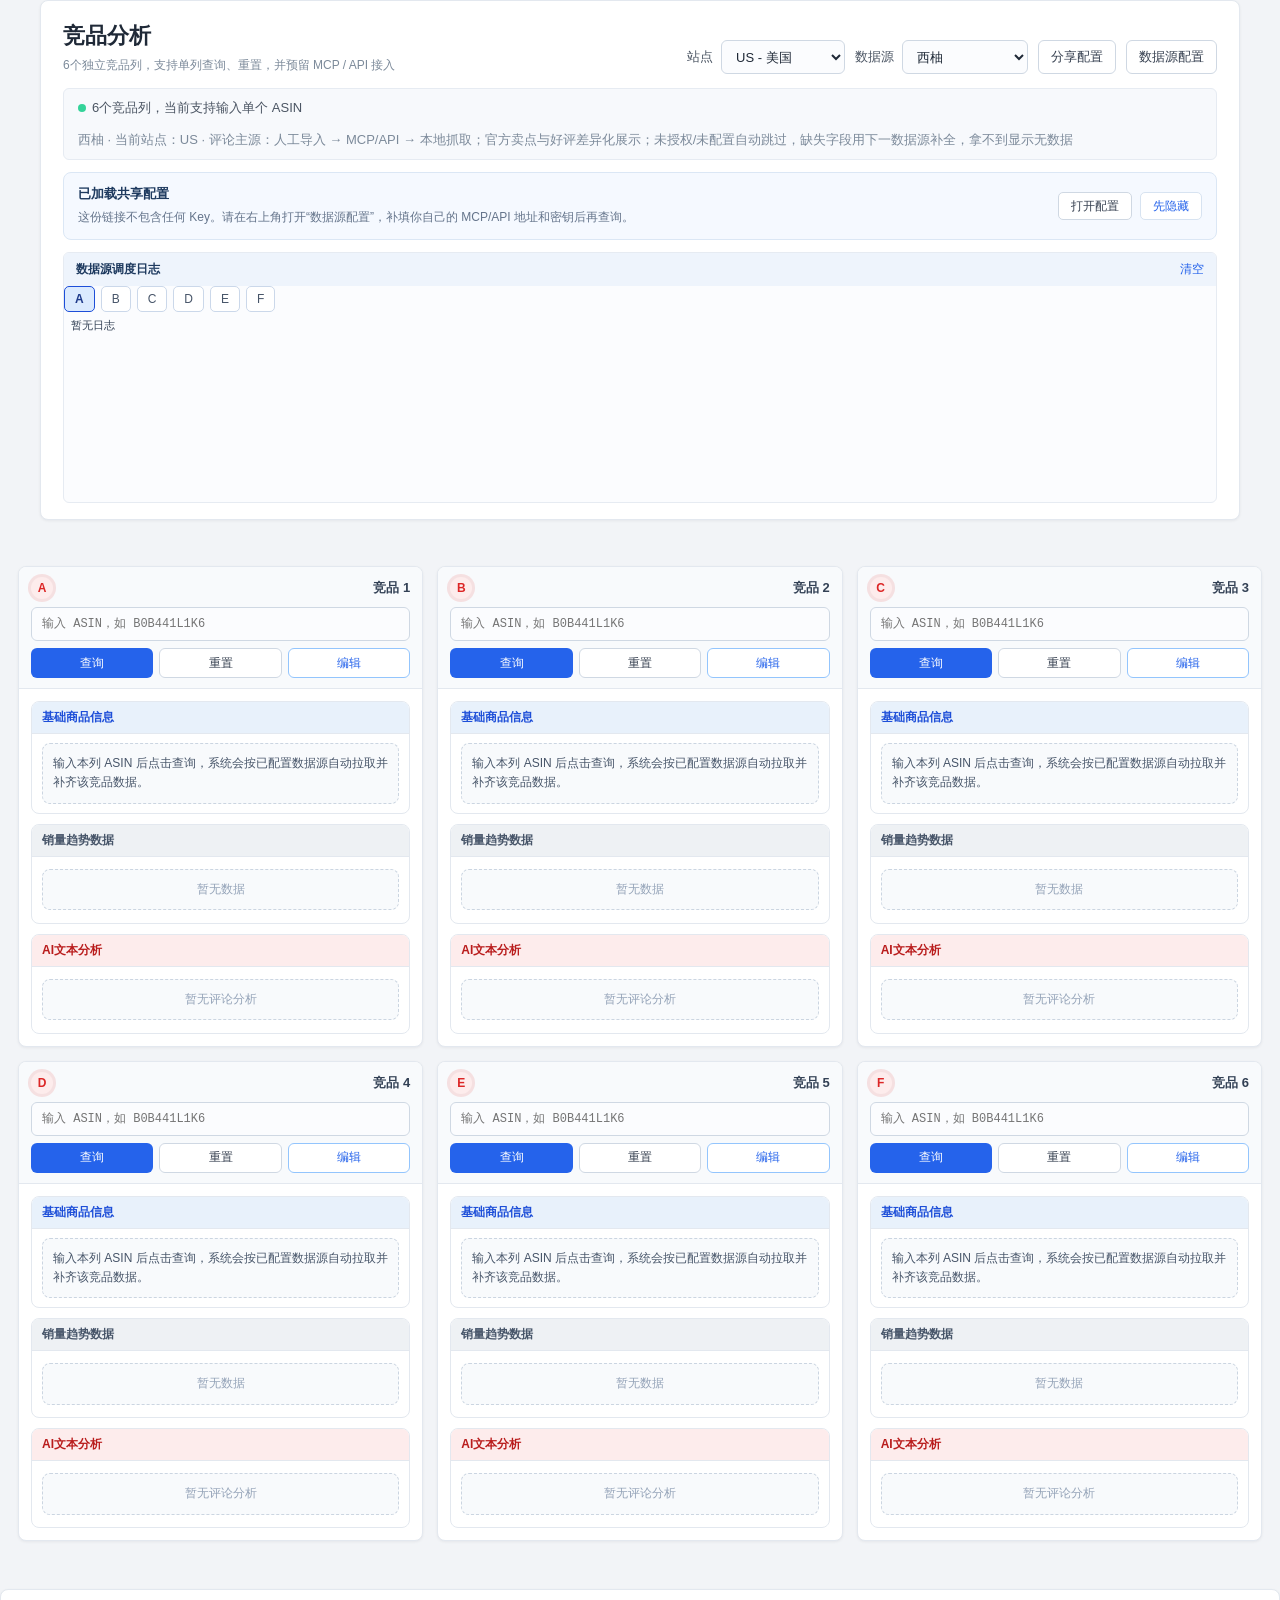
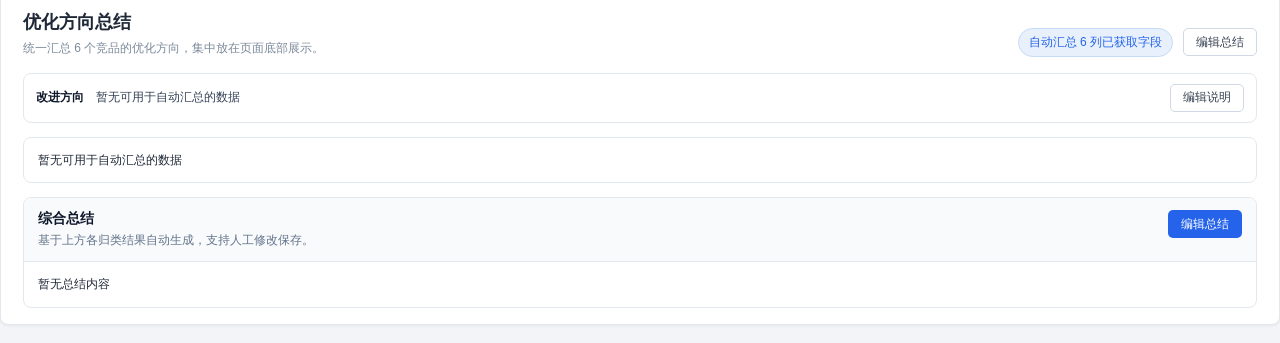
==== commit 2cd5e038: "Update application functionality and UI behavior" ====
--- a/index.html
+++ b/index.html
@@ -171,14 +171,39 @@
         cursor: pointer;
         padding: 0;
       }
-      .data-source-log .log-body {
-        max-height: 130px;
+      .data-source-log .log-tabs {
+        display: flex;
+        align-items: center;
+        gap: 6px;
+        flex-wrap: wrap;
+      }
+      .data-source-log .log-tab {
+        border: 1px solid #cbd8ea;
+        border-radius: 5px;
+        background: #fff;
+        color: #475569;
+        font-size: 12px;
+        line-height: 1;
+        padding: 6px 10px;
+        cursor: pointer;
+      }
+      .data-source-log .log-tab:hover { border-color: #7ea8dc; color: #1d4ed8; }
+      .data-source-log .log-tab.active {
+        border-color: #1d4ed8;
+        background: #dbeafe;
+        color: #1e3a8a;
+        font-weight: 700;
+      }
+      .data-source-log .log-column-body {
+        height: 190px;
         overflow-y: auto;
-        padding: 6px 12px;
+        padding: 5px 7px;
         font-family: Consolas, "Courier New", monospace;
         font-size: 11px;
         line-height: 1.7;
         color: #334155;
+        word-break: break-word;
+        white-space: pre-wrap;
       }
       .data-source-log .log-body .log-line {
         padding: 2px 0;
@@ -763,6 +788,68 @@
         background: #f8fafc;
         border-bottom: 1px solid var(--line);
       }
+      .column-crawl-progress {
+        margin: 10px 12px 0;
+        padding: 8px 10px;
+        border: 1px solid #c7dbf5;
+        border-radius: 8px;
+        background: linear-gradient(180deg, #f5f9ff 0%, #eef5ff 100%);
+        display: none;
+      }
+      .column-crawl-progress.visible { display: block; }
+      .column-crawl-progress .crawl-title { display: none; }
+      .column-crawl-progress.completed .crawl-title {
+        display: flex;
+        align-items: center;
+        justify-content: space-between;
+        gap: 8px;
+        font-size: 12px;
+        font-weight: 700;
+        color: #1e3a5f;
+        margin-bottom: 5px;
+      }
+      .column-crawl-progress .crawl-title span:last-child {
+        font-weight: 500;
+        color: #64748b;
+        font-size: 11px;
+      }
+      .column-crawl-progress .crawl-track-row {
+        display: flex;
+        align-items: center;
+        gap: 8px;
+        font-size: 12px;
+        color: #1e3a5f;
+        font-variant-numeric: tabular-nums;
+      }
+      .column-crawl-track {
+        height: 7px;
+        flex: 1;
+        min-width: 0;
+        border-radius: 999px;
+        background: #dbe7f5;
+        overflow: hidden;
+      }
+      .column-crawl-track > i {
+        display: block;
+        height: 100%;
+        width: 0%;
+        border-radius: 999px;
+        background: linear-gradient(90deg, #1d4ed8, #38bdf8);
+        transition: width 0.35s ease;
+      }
+      .column-crawl-track.done > i { background: linear-gradient(90deg, #15803d, #4ade80); }
+      .column-crawl-track.failed > i { background: linear-gradient(90deg, #b91c1c, #f87171); }
+      .column-crawl-foot {
+        margin-top: 5px;
+        display: flex;
+        justify-content: space-between;
+        gap: 8px;
+        font-size: 11px;
+        color: #64748b;
+        white-space: nowrap;
+      }
+      .column-crawl-foot span:first-child { flex: 0 0 auto; }
+      .column-crawl-foot span:last-child { flex: 1; min-width: 0; overflow: hidden; text-overflow: ellipsis; }
       .competitor-col-title {
         font-size: 13px;
         font-weight: 700;
@@ -776,13 +863,19 @@
       .competitor-col-title .num {
         width: 22px; height: 22px;
         border-radius: 50%;
-        background: #dbe7f5;
-        color: #2563eb;
+        background: #fdecec;
+        color: #dc2626;
+        box-shadow: 0 0 0 3px rgba(220, 38, 38, 0.12);
         font-size: 12px;
         display: inline-flex;
         align-items: center;
         justify-content: center;
         font-weight: 700;
+      }
+      .competitor-col-title .num.done {
+        background: #e5f8ec;
+        color: #15803d;
+        box-shadow: 0 0 0 3px rgba(22, 163, 74, 0.14);
       }
       .competitor-col .col-query {
         display: flex;
@@ -1683,7 +1776,7 @@
       </div>
       <div class="status-line">
         <span><span class="dot"></span><span id="statusAsins">6个竞品列，当前支持输入单个 ASIN</span></span>
-        <span id="sourceStatus" class="source">保留全部预留数据源配置；未授权/未配置自动跳过，拿不到的数据统一显示无数据</span>
+        <span id="sourceStatus" class="source">评论来源：人工导入 → MCP/API → 本地抓取；卖点仅取 MCP/官方详情，缺数据统一显示无数据</span>
       </div>
       <div class="share-preset-banner" id="sharePresetBanner" hidden>
         <div>
@@ -1701,9 +1794,9 @@
           <span>数据源调度日志</span>
           <button type="button" id="clearLogBtn">清空</button>
         </div>
-        <div class="log-body" id="dataSourceLogBody"></div>
+        <div class="log-columns" id="dataSourceLogColumns"></div>
       </div>
-      <!-- 全量评论抓取进度：独立展示，不混入查询进度 / AI 分析 -->
+      <!-- 旧全局面板保留为隐藏状态；实际进度在每列头部下方独立显示 -->
       <div class="amz-crawl-progress" id="amzCrawlProgressPanel" hidden>
         <div class="amz-crawl-head">
           <div>
@@ -1742,7 +1835,7 @@
         </div>
         <div class="tab-body">
           <div class="review-import-help">
-            数据源没有返回评论总结时，可以在这里拖拽文件、直接粘贴原始评论，或者手动输入文本。系统会自动识别评论结构、星级和高频关键词，不设 1000 条上限，样本更多也能继续分析。
+            人工导入评论将作为分析主数据源；MCP/API、本地抓取和商品页预览只补充合并并去重。系统会自动识别评论结构、星级和高频关键词，不设 1000 条上限。产品卖点不来自评论，只取 MCP 结构化数据或商品官方详情。
           </div>
           <textarea id="reviewImportText" placeholder="粘贴原始评论、拖拽评论文件，或直接输入文本，例如：&#10;5星：安装很简单，多功能，折叠后很省空间。&#10;2星：塑料有点薄，阻力带用了几次就断了。"></textarea>
           <div class="review-import-tools">
@@ -2132,7 +2225,36 @@
       const CACHE_KEY = "amz_provider_cache_v1";
       /* 升级版本号强制清掉旧缓存，避免未中文化的评论分析/产品参数继续被优先命中。 */
 /* v9：强制清缓存，避免旧数据里缺失的图片/串数据的评论继续被命中 */
-const CACHE_SCHEMA_VERSION = "v18-review-refresh-column-state";
+const CACHE_SCHEMA_VERSION = "v22-fast-skill-review-refresh";
+
+/* 评论字段规则：产品卖点只能来自 MCP 结构化数据或商品官方详情；
+ * 好评/差评/人群/场景必须来自真实评论；人工导入评论优先于本地抓取补充。 */
+const REVIEW_SOURCE_PRIORITY = [
+  { id: "manual", label: "人工导入评论", priority: 1 },
+  { id: "mcp", label: "已配置 MCP/API 结构化评论", priority: 2 },
+  { id: "local", label: "本地评论文件/amazon-reviews-skill", priority: 3 },
+  { id: "page", label: "亚马逊商品页评论预览", priority: 4 },
+];
+const REVIEW_MAIN_SOURCE_ORDER = ["manual", "mcp", "local", "page"];
+
+function officialSellingPointText(value) {
+  const text = value === null || value === undefined ? "" : String(value).trim();
+  return text || null;
+}
+
+function mergeOfficialSellingPoints(base, incoming) {
+  const baseText = officialSellingPointText(base);
+  const nextText = officialSellingPointText(incoming);
+  if (!baseText) return nextText;
+  if (!nextText) return baseText;
+  return uniqueTextItems([].concat(splitSummaryLines(baseText), splitSummaryLines(nextText))).join("\n") || baseText;
+}
+
+function reviewMainSourceLabel(sourceId) {
+  const key = String(sourceId || "").toLowerCase();
+  const found = REVIEW_SOURCE_PRIORITY.find((item) => item.id === key);
+  return found ? found.label : "已合并评论";
+}
 
       function normalizeLocalApiPath(path) {
         const text = String(path || "").trim();
@@ -2214,7 +2336,7 @@
           try {
             const res = await fetchLocalApi(
               "api/reviews/status?asin=" + encodeURIComponent(asin) + "&site=" + encodeURIComponent(cur.site),
-              { signal: AbortSignal.timeout(12000) }
+              { signal: AbortSignal.timeout(65000) }
             );
             if (!res.ok) throw new Error("HTTP " + res.status);
             const st = await res.json();
@@ -2246,6 +2368,21 @@
               cur.timer = null;
               cur.status = cur.count >= cur.target ? "done" : cur.status;
               renderAmazonCrawlProgress();
+              if (cur.status === "done") {
+                const columnIndex = columns.findIndex((column) => {
+                  return String(column && column.asin || "").trim().toUpperCase() === asin;
+                });
+                if (columnIndex >= 0) {
+                  manager?.addLog?.(
+                    asin,
+                    "reviewsData",
+                    "全量评论抓取完成：已抓取 " + (cur.count || 0) + "/" + (cur.target || 300) +
+                    " 条，自动刷新本列评论分析",
+                    "info"
+                  );
+                  refreshColumnReviewAnalysis(columnIndex);
+                }
+              }
             }
           } catch (err) {
             cur.error = err && err.message ? err.message : String(err);
@@ -2278,51 +2415,43 @@
 
       function renderAmazonCrawlProgress() {
         const panel = document.getElementById("amzCrawlProgressPanel");
-        const list = document.getElementById("amzCrawlProgressList");
-        if (!panel || !list) return;
+        if (!panel) return;
         const rows = [...amazonCrawlTrackers.values()].filter((t) => !t.hidden);
-        if (!rows.length) {
-          panel.hidden = true;
-          list.innerHTML = "";
-          return;
-        }
-        panel.hidden = false;
-        list.innerHTML = rows.map((t) => {
-          const pct = Math.max(0, Math.min(100, Math.round((Number(t.count) || 0) * 100 / Math.max(1, Number(t.target) || 300))));
-          const status = String(t.status || "queued");
-          const tone = status === "done" || (Number(t.count) >= Number(t.target))
+        panel.hidden = true;
+        document.querySelectorAll(".column-crawl-progress").forEach((box) => {
+          const column = columns[Number(box.dataset.columnIndex)];
+          const asin = String((column && column.asin) || "").trim().toUpperCase();
+          const tracker = rows.find((t) => t.asin === asin);
+          if (!tracker) {
+            box.classList.remove("visible");
+            box.innerHTML = "";
+            return;
+          }
+          const pct = Math.max(0, Math.min(100, Math.round((Number(tracker.count) || 0) * 100 / Math.max(1, Number(tracker.target) || 300))));
+          const status = String(tracker.status || "queued");
+          const tone = status === "done" || (Number(tracker.count) >= Number(tracker.target))
             ? "done"
             : (/failed|softbanned|needs_login|captcha/i.test(status) ? "failed" : status);
           const statusLabel = ({
-            queued: "排队中",
-            running: "抓取中",
-            done: "已完成",
-            failed: "失败",
-            softbanned: "账号软封",
-            needs_login: "需重新登录",
-            captcha: "验证码",
+            queued: "排队中", running: "抓取中", done: "已完成", failed: "失败",
+            softbanned: "账号软封", needs_login: "需重新登录", captcha: "验证码",
           })[status] || status;
-          const tip = t.error
-            ? esc(t.error)
-            : (tone === "done"
-              ? "抓取完成，请点击对应竞品列「刷新分析」更新 AI 文本分析"
-              : "后台 Chrome 运行中，约每 " + (AMAZON_CRAWL_POLL_MS / 1000) + " 秒刷新");
-          return (
-            '<div class="amz-crawl-row" data-crawl-asin="' + esc(t.asin) + '">' +
-              '<div class="amz-crawl-meta">' +
-                '<span class="amz-crawl-asin">' + esc(t.asin) + '</span>' +
-                '<span class="amz-crawl-chip ' + esc(tone) + '">' + esc(statusLabel) + '</span>' +
-                (t.taskId ? '<span>task=' + esc(t.taskId) + '</span>' : '') +
-                '<span>站点 ' + esc(t.site) + '</span>' +
-              '</div>' +
-              '<div class="amz-crawl-track ' + esc(tone) + '"><i style="width:' + pct + '%"></i></div>' +
-              '<div class="amz-crawl-foot">' +
-                '<span><strong>' + (Number(t.count) || 0) + '</strong> / ' + (Number(t.target) || 300) + ' 条（' + pct + '%）</span>' +
-                '<span>' + tip + '</span>' +
-              '</div>' +
-            '</div>'
-          );
-        }).join("");
+          const tip = tracker.error
+            ? tracker.error
+              : (tone === "done"
+              ? "已完成，正在自动分析全量评论"
+              : "后台 Chrome 抓取中");
+          box.classList.add("visible");
+          box.classList.toggle("completed", tone === "done");
+          box.innerHTML =
+            '<div class="crawl-title"><span>评论全量抓取</span><span>' + esc(statusLabel) + '</span></div>' +
+            '<div class="crawl-track-row">' +
+              '<span>' + (Number(tracker.count) || 0) + '/' + (Number(tracker.target) || 300) + '条</span>' +
+              '<div class="column-crawl-track ' + esc(tone) + '"><i style="width:' + pct + '%"></i></div>' +
+            '</div>' +
+            (tracker.error ? '<div class="column-crawl-foot"><span>' + esc(tracker.error) + '</span></div>' : "");
+        });
+        return "";
       }
       const SCREENSHOT_KEY = "amz_competitor_screenshots_v1";
       const QUOTA_KEY = "amz_keepa_quota";
@@ -4426,7 +4555,6 @@
             if (sentiment === "negative") negativeTopics.push(text);
             else if (sentiment === "positive") positiveTopics.push(text);
           });
-          if (positiveTopics.length && !out.sellingPoints) out.sellingPoints = positiveTopics.slice(0, 8).join("\n");
           if (positiveTopics.length && !out.positiveReviews) out.positiveReviews = positiveTopics.slice(0, 8).join("\n");
           if (negativeTopics.length && !out.improvementPoints) out.improvementPoints = negativeTopics.slice(0, 8).join("\n");
           if (negativeTopics.length && !out.negativeReviews) out.negativeReviews = negativeTopics.slice(0, 8).join("\n");
@@ -4501,7 +4629,7 @@
           if (normalizedRows.length) {
             mergeReviewOutput(out, analyzeReviewsToFields(asin, normalizedRows, "Sorftime 原始评论"), false);
           }
-          out.positiveReviews = this._reviewLines(reviewRows, (item) => this._reviewRating(item) >= 4, 8) || out.positiveReviews || out.sellingPoints;
+          out.positiveReviews = this._reviewLines(reviewRows, (item) => this._reviewRating(item) >= 4, 8) || out.positiveReviews;
           out.negativeReviews = this._reviewLines(reviewRows, (item) => {
             const rating = this._reviewRating(item);
             return rating !== null && rating > 0 && rating <= 3;
@@ -4900,26 +5028,12 @@
       }
 
       /* ============================================================
-       * 本地/人工评论文本分类器
+       * 本地/人工评论文本分类器（品类隔离版）
        * ============================================================
-       * 只根据原始评论文本里的星级和关键词归类，生成占比；没有命中的字段保持为空。
+       * 解析评论前先识别 ASIN 的一级/二级类目；不同品类只启用自己的标签库。
+       * 不做跨品类标签复用，儿童厨房玩具会强制屏蔽健身/力量/保温箱类标签。
        */
       const REVIEW_CLASSIFY_RULES = {
-        sellingPoints: [
-          { label: "多功能训练", keywords: ["多功能", "一体", "合一", "20 in 1", "15 in 1", "36 in 1", "multi", "versatile", "all in one", "combo", "训练模式", "全身"] },
-          { label: "便携折叠收纳", keywords: ["便携", "折叠", "收纳", "省空间", "节省空间", "portable", "fold", "compact", "storage", "space saving", "easy to store"] },
-          { label: "稳定防滑", keywords: ["稳定", "防滑", "不滑", "不晃", "稳固", "stable", "sturdy", "non slip", "non-slip", "anti slip"] },
-          { label: "安装简单", keywords: ["安装简单", "容易安装", "组装简单", "使用简单", "easy to assemble", "easy setup", "simple", "straightforward"] },
-          { label: "承重稳固", keywords: ["承重", "支撑", "承受", "weight", "weight capacity", "support", "holds", "heavy duty"] },
-          { label: "阻力训练配件", keywords: ["阻力带", "拉力带", "弹力带", "resistance band", "band", "bands", "拉力绳"] },
-          { label: "价格亲民", keywords: ["性价比", "价格", "物有所值", "便宜", "value", "worth", "price", "budget"] },
-          { label: "关节友好", keywords: ["关节", "手腕", "腕", "wrist", "joint", "ergonomic"] },
-          { label: "适合新手", keywords: ["新手", "初学者", "beginner", "starter", "first time"] },
-          { label: "配件齐全", keywords: ["配件齐全", "complete", "everything included", "all accessories", "full kit"] },
-          { label: "做工扎实", keywords: ["做工", "扎实", "quality", "well made", "solid", "build quality"] },
-          { label: "家庭场景友好", keywords: ["家庭", "家用", "home", "home gym", "living room", "household"] },
-          { label: "性能可靠", keywords: ["works great", "works well", "works as described", "effective", "reliable", "does what it says", "good result"] },
-        ],
         positiveReviews: [
           { label: "一物多用节省空间", keywords: ["多功能", "一物多用", "省空间", "节省空间", "all in one", "space saving"] },
           { label: "稳定不滑动", keywords: ["稳定", "不滑", "防滑", "稳固", "stable", "sturdy", "non slip", "non-slip", "anti slip"] },
@@ -4985,6 +5099,209 @@
         ],
       };
 
+      const REVIEW_CATEGORY_PRESETS = {
+        magnetic_drawing_board: {
+          category: "儿童磁性绘画板玩具",
+          positiveReviews: [
+            { label: "绘画/涂鸦趣味强", keywords: ["draw", "drawing", "paint", "painting", "doodle", "sketch", "magic board", "magnetic board", "malbrett", "maltisch", "lavagna", "lavagnetta", "disegna", "disegno", "malen", "绘画", "画画", "涂鸦", "磁性画板"] },
+            { label: "可反复擦写", keywords: ["erase", "eraser", "wipe", "delete", "clear", "cancellare", "cancella", "löschen", "wieder", "rinse", "重复", "反复", "擦除", "清除"] },
+            { label: "孩子喜欢", keywords: ["daughter", "son", "grandchild", "granddaughter", "grandson", "kid", "kids", "child", "children", "toddler", "enkel", "bambini", "bambino", "fille", "loved it", "loves it", "孩子", "女儿", "儿子", "孙女", "孙子", "宝宝", "幼儿", "喜欢"] },
+            { label: "适合送礼", keywords: ["birthday", "gift", "christmas", "present", "geschenk", "regalo", "cadeau", "生日", "礼物", "圣诞", "送礼"] },
+            { label: "易用/易组装", keywords: ["easy to use", "easy to assemble", "easy setup", "easy to put together", "assembly", "assemble", "montage", "montare", "semplice", "容易使用", "组装简单", "安装简单"] },
+            { label: "无纸化不脏手", keywords: ["no mess", "without wasting paper", "paper", "crayons", "environmentally", "schmutz", "papier", "无需纸张", "不脏", "环保"] },
+            { label: "便携可放桌面/床上使用", keywords: ["portable", "handle", "table", "bed", "sofa", "legs", "piedini", "fuori casa", "携带", "桌面", "床上", "沙发", "支脚"] },
+            { label: "质量/做工较好", keywords: ["quality", "robust", "sturdy", "durable", "well made", "resistente", "soddisfatta", "zufrieden", "质量好", "结实", "耐用"] },
+          ],
+          negativeReviews: [
+            { label: "画面容易变淡/显示不清", keywords: ["fade", "fades", "verblasst", "grob", "not clear", "dim", "light", "显示不清", "变淡", "模糊"] },
+            { label: "笔绳偏短或不灵活", keywords: ["verbindungsband", "band", "cord", "string", "strap", "too short", "kurz", "flexibilität", "笔绳", "绳子", "偏短", "不灵活"] },
+            { label: "塑料/材质一般", keywords: ["plastic", "plastik", "cheap", "semi resistente", "flimsy", "thin", "plastique", "塑料", "材质一般", "偏薄"] },
+            { label: "尺寸或年龄预期不匹配", keywords: ["small", "too small", "age", "1-3", "4 / 5", "klein", "尺寸", "年龄", "偏小"] },
+            { label: "结构/支脚体验一般", keywords: ["legs", "feet", "piedini", "table legs", "unstable", "wobbly", "支脚", "桌腿", "不稳"] },
+            { label: "易损坏或品控不稳定", keywords: ["broke", "broken", "defective", "quality", "damage", "müll", "kaputt", "损坏", "坏了", "品控"] },
+          ],
+          improvementPoints: [
+            { label: "提升画面清晰度和持久度", keywords: ["fade", "verblasst", "grob", "not clear", "dim", "light", "显示", "变淡", "模糊"] },
+            { label: "加长并优化磁笔连接绳", keywords: ["verbindungsband", "cord", "string", "strap", "too short", "kurz", "flexibilität", "笔绳", "绳子"] },
+            { label: "提升塑料质感和耐用性", keywords: ["plastic", "plastik", "cheap", "flimsy", "thin", "plastique", "塑料", "材质"] },
+            { label: "明确尺寸和适龄范围", keywords: ["small", "too small", "age", "1-3", "4 / 5", "尺寸", "年龄"] },
+            { label: "优化支脚稳定性和安装手感", keywords: ["legs", "feet", "piedini", "table legs", "unstable", "wobbly", "支脚", "桌腿"] },
+            { label: "加强出厂质检", keywords: ["broke", "broken", "defective", "quality", "damage", "kaputt", "损坏", "品控"] },
+          ],
+          targetAudience: [
+            { label: "1-3岁幼儿", keywords: ["1-3", "1 2 3", "toddler", "infant", "12 months", "one to three", "1岁", "2岁", "3岁", "幼儿", "宝宝"] },
+            { label: "喜欢画画的孩子", keywords: ["draw", "drawing", "paint", "malen", "disegna", "lavagna", "绘画", "画画", "涂鸦"] },
+            { label: "送礼家庭", keywords: ["birthday", "gift", "christmas", "present", "geschenk", "regalo", "cadeau", "生日", "礼物"] },
+            { label: "祖辈送礼家庭", keywords: ["granddaughter", "grandson", "grandchild", "enkel", "孙女", "孙子", "孙辈"] },
+            { label: "亲子陪玩家庭", keywords: ["parents", "family", "mom", "dad", "together", "家庭", "亲子", "一起玩"] },
+          ],
+          useScenarios: [
+            { label: "居家绘画涂鸦", keywords: ["home", "table", "bed", "sofa", "malen", "drawing", "paint", "家里", "桌面", "床上", "沙发", "画画"] },
+            { label: "生日/节日礼物", keywords: ["birthday", "christmas", "gift", "present", "geschenk", "regalo", "cadeau", "生日", "圣诞", "礼物"] },
+            { label: "无纸化反复练习", keywords: ["erase", "paper", "no mess", "löschen", "cancellare", "papier", "擦除", "无纸化", "反复"] },
+            { label: "外出携带", keywords: ["portable", "handle", "fuori casa", "travel", "trip", "carry", "携带", "旅行", "外出"] },
+            { label: "早教启蒙", keywords: ["educational", "learning", "creativity", "cognitive", "fine motor", "coordination", "早教", "启蒙", "创造力", "精细动作"] },
+          ],
+        },
+        toy_kitchen: {
+          category: "儿童仿真厨房玩具套装",
+          positiveReviews: [
+            { label: "角色扮演趣味强", keywords: ["pretend", "play kitchen", "role play", "imaginative", "fun", "creative", "loves playing", "kitchen", "grill", "cook", "cooking", "chef", "仿真", "角色扮演", "想象力", "有趣", "喜欢玩", "厨房", "烧烤", "做饭"] },
+            { label: "配件丰富逼真", keywords: ["accessories", "utensils", "cookware", "plates", "pots", "pans", "food", "realistic", "details", "sound", "lights", "steam", "water", "faucet", "sink", "配件", "餐具", "炊具", "锅具", "食物", "逼真", "细节", "声音", "灯光", "蒸汽", "水龙头", "水槽"] },
+            { label: "孩子喜欢", keywords: ["daughter", "son", "grandchild", "granddaughter", "grandson", "kid", "kids", "child", "children", "toddler", "loved it", "loves it", "loves playing", "孩子", "女儿", "儿子", "孙女", "孙子", "宝宝", "幼儿", "喜欢"] },
+            { label: "亲子互动", keywords: ["together", "parents", "mom", "dad", "family", "互动", "亲子", "一起玩", "家长", "爸爸", "妈妈"] },
+            { label: "易组装", keywords: ["easy to assemble", "easy setup", "easy to put together", "assembly", "instructions", "setup", "容易组装", "组装简单", "安装简单", "说明书"] },
+            { label: "坚固耐用", keywords: ["sturdy", "durable", "well made", "good quality", "solid", "hold up", "holds up", "坚固", "耐用", "质量好", "做工好"] },
+            { label: "颜值高", keywords: ["cute", "adorable", "colors", "design", "looks", "外观", "可爱", "颜色", "设计", "颜值"] },
+          ],
+          negativeReviews: [
+            { label: "配件缺失", keywords: ["missing part", "missing pieces", "missing accessories", "缺件", "少配件", "缺少"] },
+            { label: "贴纸质量差", keywords: ["sticker", "decal", "peel", "贴纸", "贴膜", "翘起"] },
+            { label: "塑料偏薄", keywords: ["plastic", "thin", "flimsy", "cheap", "cheaply made", "bad plastic", "poor manufacturing", "塑料", "薄", "脆弱", "廉价"] },
+            { label: "组装困难", keywords: ["hard to assemble", "difficult", "confusing instructions", "组装困难", "难装", "说明不清"] },
+            { label: "尺寸偏小", keywords: ["smaller than", "too small", "size", "比想象小", "偏小", "尺寸"] },
+            { label: "易损坏", keywords: ["broke", "broken", "crack", "fell apart", "损坏", "断了", "裂开", "散架"] },
+            { label: "做工/质量不稳定", keywords: ["quality", "poor quality", "poor build", "manufacturing", "not high", "defective", "做工", "质量", "瑕疵", "品控"] },
+          ],
+          improvementPoints: [
+            { label: "完善配件清单和出厂核对", keywords: ["missing", "缺件", "少配件", "配件"] },
+            { label: "提升贴纸附着力", keywords: ["sticker", "decal", "peel", "贴纸", "贴膜"] },
+            { label: "加厚主要塑料件", keywords: ["plastic", "thin", "flimsy", "cheap", "塑料", "薄", "脆弱"] },
+            { label: "简化安装步骤", keywords: ["assemble", "instruction", "组装", "安装", "说明"] },
+            { label: "优化尺寸预期说明", keywords: ["small", "size", "偏小", "尺寸"] },
+            { label: "加强结构连接", keywords: ["broke", "crack", "damage", "fell apart", "损坏", "断", "裂"] },
+            { label: "提升品控和做工一致性", keywords: ["quality", "manufacturing", "defective", "poor build", "做工", "质量", "品控"] },
+          ],
+          targetAudience: [
+            { label: "学龄前儿童", keywords: ["toddler", "preschool", "3 year", "4 year", "5 year", "kid", "kids", "child", "children", "幼儿", "学龄前", "3岁", "4岁", "5岁", "孩子", "儿童"] },
+            { label: "喜欢角色扮演的孩子", keywords: ["pretend", "role play", "imaginative", "play kitchen", "kitchen", "grill", "角色扮演", "过家家", "喜欢扮演", "厨房", "烧烤"] },
+            { label: "送礼家庭", keywords: ["birthday", "gift", "christmas", "present", "生日", "礼物", "圣诞"] },
+            { label: "祖辈送礼家庭", keywords: ["granddaughter", "grandson", "grandchild", "grandkids", "孙女", "孙子", "孙辈"] },
+            { label: "亲子互动家庭", keywords: ["parents", "family", "together", "mom", "dad", "家长", "亲子", "一起玩", "家庭"] },
+          ],
+          useScenarios: [
+            { label: "居家过家家", keywords: ["home", "playroom", "living room", "bedroom", "play kitchen", "kitchen", "pretend", "cook", "家里", "游戏房", "客厅", "卧室", "过家家", "厨房", "做饭"] },
+            { label: "生日/节日礼物场景", keywords: ["birthday", "christmas", "gift", "生日", "圣诞", "礼物"] },
+            { label: "亲子共同游戏", keywords: ["parents", "family", "together", "家长", "家庭", "一起玩"] },
+            { label: "幼儿园/早教互动", keywords: ["school", "preschool", "daycare", "幼儿园", "早教"] },
+            { label: "儿童派对/多人游戏", keywords: ["party", "friends", "siblings", "brother", "sister", "派对", "朋友", "兄弟姐妹"] },
+          ],
+        },
+        fitness_equipment: {
+          positiveReviews: REVIEW_CLASSIFY_RULES.positiveReviews,
+          negativeReviews: REVIEW_CLASSIFY_RULES.negativeReviews,
+          improvementPoints: REVIEW_CLASSIFY_RULES.improvementPoints,
+          targetAudience: REVIEW_CLASSIFY_RULES.targetAudience,
+          useScenarios: REVIEW_CLASSIFY_RULES.useScenarios,
+        },
+      };
+      REVIEW_CATEGORY_PRESETS.toy_generic = REVIEW_CATEGORY_PRESETS.magnetic_drawing_board;
+
+      const REVIEW_CATEGORY_BLOCKLIST = {
+        toy_kitchen: [
+          "健身", "力量训练", "训练器材", "锻炼", "运动训练", "防滑训练", "家庭健身", "健身新手",
+          "阻力带", "拉力带", "弹力带", "健腹轮", "俯卧撑", "全身力量训练", "保温箱", "户外保温",
+          "fitness", "workout", "strength training", "resistance band", "push up", "cooler",
+        ],
+      };
+
+      function detectProductCategoryText(text) {
+        const value = String(text || "").toLowerCase();
+        if (/(play\s*kitchen|kitchen\s*(set|playset)|toy\s*kitchen|pretend\s*play.*kitchen|儿童.*厨房|厨房.*玩具|过家家.*厨房|仿真.*厨房)/i.test(value)) {
+          return { id: "toy_kitchen", label: "儿童仿真厨房玩具套装", level: "二级类目" };
+        }
+        if (/(magnetic\s*(drawing|doodle|magic)\s*(board|pad)|magic\s*(board|drawing)|drawing\s*board|maltisch|malbrett|lavagna\s*magnetica|lavagnetta\s*magnetica|儿童.*(画板|绘画板)|磁性.*(画板|绘画))/i.test(value)) {
+          return { id: "magnetic_drawing_board", label: "儿童磁性绘画板玩具", level: "二级类目" };
+        }
+        if (/(toys\s*&?\s*games|toys\s*and\s*games|玩具|playset|pretend\s*play)/i.test(value)) {
+          return { id: "toy_generic", label: "玩具/游戏", level: "一级类目" };
+        }
+        if (/(sports\s*&?\s*outdoors|sports\s*and\s*outdoors|strength\s*training|fitness|exercise|运动|健身|户外)/i.test(value)) {
+          return { id: "fitness_equipment", label: "运动/户外健身器材", level: "一级类目" };
+        }
+        if (/(cooler|ice chest|insulated|保温箱|冷藏箱)/i.test(value)) {
+          return { id: "outdoor_cooler", label: "户外保温箱", level: "一级类目" };
+        }
+        return { id: "unknown", label: "", level: "" };
+      }
+
+      function productCategoryFromData(asin, providedCategory) {
+        const sources = [];
+        if (providedCategory) sources.push(providedCategory);
+        const column = typeof columns !== "undefined" && Array.isArray(columns)
+          ? columns.find((item) => String(item.asin || "").toUpperCase() === String(asin || "").toUpperCase())
+          : null;
+        if (column && column.product && column.product.data) {
+          const basic = column.product.data.basicInfo || {};
+          const sales = column.product.data.salesData || {};
+          const specs = column.product.data.specs || {};
+          sources.push(basic.title, basic.category, basic.subcategory, sales.bsrCategory, sales.bsrSubcategory, specs.productParams);
+        }
+        const cache = typeof manager !== "undefined" && manager && manager._cache ? manager._cache.get(String(asin || "").toUpperCase()) : null;
+        if (cache && cache.data) {
+          const basic = cache.data.basicInfo || {};
+          sources.push(basic.title, basic.category, basic.subcategory);
+        }
+        const context = sources.filter(Boolean).join(" | ");
+        const detected = detectProductCategoryText(context);
+        return {
+          id: detected.id,
+          label: detected.label,
+          evidence: context.slice(0, 240),
+          level: detected.level,
+        };
+      }
+
+      function refineProductCategoryFromReviews(category, rows) {
+        const current = category || { id: "unknown", label: "", evidence: "" };
+        if (current.id && current.id !== "unknown" && current.id !== "toy_generic") return current;
+        const sampleText = (rows || []).slice(0, 300).map((row) => {
+          return [row && row.title, row && row.content, row && row.text].filter(Boolean).join(" ");
+        }).join(" ").toLowerCase();
+        if (!sampleText) return current;
+        const kitchenHits = (sampleText.match(/\b(kitchen|grill|cook|cooking|chef|stove|sink|faucet|utensils|cookware|pots?|pans?|pretend|play kitchen)\b/g) || []).length;
+        const childHits = (sampleText.match(/\b(kids?|children|child|toddler|daughter|son|granddaughter|grandson|grandchild|preschool)\b/g) || []).length;
+        if (kitchenHits >= 3 && childHits >= 2) {
+          return {
+            id: "toy_kitchen",
+            label: "儿童仿真厨房玩具套装",
+            level: "评论原文语义识别",
+            evidence: "评论原文多次出现 kitchen/grill/cook/pretend 与 kid/child/daughter/grandchild 等品类词",
+          };
+        }
+        const drawingHits = (sampleText.match(/\b(draw|drawing|paint|painting|doodle|magic board|magnetic board|malen|maltisch|malbrett|lavagna|lavagnetta|disegna|disegno|erase|eraser|löschen|cancellare)\b/g) || []).length;
+        if (drawingHits >= 4 && childHits >= 2) {
+          return {
+            id: "magnetic_drawing_board",
+            label: "儿童磁性绘画板玩具",
+            level: "评论原文语义识别",
+            evidence: "评论原文多次出现 drawing/magnetic board/malen/lavagna/erase 与 kid/child/toddler 等品类词",
+          };
+        }
+        const fitnessHits = (sampleText.match(/\b(push\s*up|workout|fitness|exercise|strength|resistance bands?|abs?|chest|triceps)\b/g) || []).length;
+        if (fitnessHits >= 4) {
+          return {
+            id: "fitness_equipment",
+            label: "运动/户外健身器材",
+            level: "评论原文语义识别",
+            evidence: "评论原文多次出现 workout/fitness/push up/resistance band 等品类词",
+          };
+        }
+        return current;
+      }
+
+      function reviewRulesForCategory(categoryId) {
+        const preset = REVIEW_CATEGORY_PRESETS[categoryId];
+        if (preset) return preset;
+        return REVIEW_CLASSIFY_RULES;
+      }
+
+      function isLabelAllowedForCategory(label, categoryId) {
+        const text = String(label || "").toLowerCase();
+        const blocked = REVIEW_CATEGORY_BLOCKLIST[categoryId] || [];
+        return !blocked.some((word) => text.includes(String(word).toLowerCase()));
+      }
+
       const POSITIVE_REVIEW_WORDS = ["好", "不错", "喜欢", "满意", "推荐", "稳定", "简单", "方便", "值", "值得", "great", "good", "love", "excellent", "perfect", "easy", "sturdy", "worth", "solid", "well made", "works well", "helpful", "clear", "amazing", "awesome", "easy to use", "good quality", "well packed", "no issues", "well built", "highly recommend"];
       const NEGATIVE_REVIEW_WORDS = ["差", "坏", "断", "裂", "失望", "退货", "不好", "问题", "卡顿", "毛刺", "cheap", "bad", "broke", "broken", "crack", "flimsy", "poor", "disappointed", "return", "missing", "loose", "wobbly", "thin", "weak", "too small", "too big", "smell", "smells", "hard to use", "hard to assemble", "doesn't work", "not worth", "damaged", "missing parts", "unstable", "loud", "noise", "poor quality"];
       const POSITIVE_REVIEW_PHRASES = ["not bad", "works fine", "no problem", "还不错", "挺好", "不错", "很好", "没问题", "没有问题", "easy setup", "good value"];
@@ -5426,24 +5743,26 @@
         const store = loadReviewLearningStore();
         const bucket = learningBucket(store, key);
         const stats = out.classificationStats || {};
+        const categoryId = (stats && stats.productCategory) || productCategoryFromData(asin).id;
+        const allowed = (value) => isLabelAllowedForCategory(value, categoryId);
         const targetLabels = extractSummaryLabels(out.targetAudience);
         const scenarioLabels = extractSummaryLabels(out.useScenarios);
         const personaProfiles = buildPersonaProfiles([].concat(targetLabels, scenarioLabels));
         const scenarioProfiles = buildScenarioProfiles([].concat(scenarioLabels, targetLabels));
-        const positiveThemes = mergeLearningValues(stats.topPositiveThemes || [], extractSummaryLabels(out.positiveReviews).concat(extractSummaryLabels(out.sellingPoints)), 20);
-        const negativeThemes = mergeLearningValues(stats.topNegativeThemes || [], extractSummaryLabels(out.negativeReviews), 20);
-        const improvementPoints = mergeLearningValues([], extractSummaryLabels(out.improvementPoints), 20);
-        const targetAudience = mergeLearningValues([], targetLabels, 20);
-        const useScenarios = mergeLearningValues([], scenarioLabels, 20);
-        const sellingPoints = mergeLearningValues([], extractSummaryLabels(out.sellingPoints), 20);
-        bucket.positiveThemes = mergeLearningValues(bucket.positiveThemes, positiveThemes, 24);
-        bucket.negativeThemes = mergeLearningValues(bucket.negativeThemes, negativeThemes, 24);
-        bucket.improvementPoints = mergeLearningValues(bucket.improvementPoints, improvementPoints, 24);
-        bucket.targetAudience = mergeLearningValues(bucket.targetAudience, targetAudience, 24);
-        bucket.useScenarios = mergeLearningValues(bucket.useScenarios, useScenarios, 24);
-        bucket.personaProfiles = mergeLearningValues(bucket.personaProfiles, personaProfiles, 24);
-        bucket.scenarioProfiles = mergeLearningValues(bucket.scenarioProfiles, scenarioProfiles, 24);
-        bucket.sellingPoints = mergeLearningValues(bucket.sellingPoints, sellingPoints, 24);
+        const positiveThemes = mergeLearningValues(stats.topPositiveThemes || [], extractSummaryLabels(out.positiveReviews), 20).filter(allowed);
+        const negativeThemes = mergeLearningValues(stats.topNegativeThemes || [], extractSummaryLabels(out.negativeReviews), 20).filter(allowed);
+        const improvementPoints = mergeLearningValues([], extractSummaryLabels(out.improvementPoints), 20).filter(allowed);
+        const targetAudience = mergeLearningValues([], targetLabels, 20).filter(allowed);
+        const useScenarios = mergeLearningValues([], scenarioLabels, 20).filter(allowed);
+        const sellingPoints = mergeLearningValues([], extractSummaryLabels(out.sellingPoints), 20).filter(allowed);
+        bucket.positiveThemes = mergeLearningValues(bucket.positiveThemes, positiveThemes, 24).filter(allowed);
+        bucket.negativeThemes = mergeLearningValues(bucket.negativeThemes, negativeThemes, 24).filter(allowed);
+        bucket.improvementPoints = mergeLearningValues(bucket.improvementPoints, improvementPoints, 24).filter(allowed);
+        bucket.targetAudience = mergeLearningValues(bucket.targetAudience, targetAudience, 24).filter(allowed);
+        bucket.useScenarios = mergeLearningValues(bucket.useScenarios, useScenarios, 24).filter(allowed);
+        bucket.personaProfiles = mergeLearningValues(bucket.personaProfiles, personaProfiles, 24).filter(allowed);
+        bucket.scenarioProfiles = mergeLearningValues(bucket.scenarioProfiles, scenarioProfiles, 24).filter(allowed);
+        bucket.sellingPoints = mergeLearningValues(bucket.sellingPoints, sellingPoints, 24).filter(allowed);
         bucket.sampleCount = Math.max(Number(bucket.sampleCount) || 0, Number(stats.total) || 0);
         bucket.updatedAt = Date.now();
         saveReviewLearningStore(store);
@@ -5453,15 +5772,16 @@
         if (key === "__GLOBAL__") return emptyReviewLearningBucket();
         const store = loadReviewLearningStore();
         const bucket = store.byAsin[key] || emptyReviewLearningBucket();
+        const category = productCategoryFromData(asin);
         return {
           sellingPoints: uniqueTextItems(bucket.sellingPoints || []),
-          positiveThemes: uniqueTextItems(bucket.positiveThemes || []),
-          negativeThemes: uniqueTextItems(bucket.negativeThemes || []),
-          improvementPoints: uniqueTextItems(bucket.improvementPoints || []),
-          targetAudience: uniqueTextItems(bucket.targetAudience || []),
-          useScenarios: uniqueTextItems(bucket.useScenarios || []),
-          personaProfiles: uniqueTextItems(bucket.personaProfiles || []),
-          scenarioProfiles: uniqueTextItems(bucket.scenarioProfiles || []),
+          positiveThemes: uniqueTextItems(bucket.positiveThemes || []).filter((item) => isLabelAllowedForCategory(item, category.id)),
+          negativeThemes: uniqueTextItems(bucket.negativeThemes || []).filter((item) => isLabelAllowedForCategory(item, category.id)),
+          improvementPoints: uniqueTextItems(bucket.improvementPoints || []).filter((item) => isLabelAllowedForCategory(item, category.id)),
+          targetAudience: uniqueTextItems(bucket.targetAudience || []).filter((item) => isLabelAllowedForCategory(item, category.id)),
+          useScenarios: uniqueTextItems(bucket.useScenarios || []).filter((item) => isLabelAllowedForCategory(item, category.id)),
+          personaProfiles: uniqueTextItems(bucket.personaProfiles || []).filter((item) => isLabelAllowedForCategory(item, category.id)),
+          scenarioProfiles: uniqueTextItems(bucket.scenarioProfiles || []).filter((item) => isLabelAllowedForCategory(item, category.id)),
         };
       }
       function buildPersonaProfiles(labels) {
@@ -5560,10 +5880,12 @@
         const hit = map.find((item) => item.test.some((kw) => text.includes(String(kw).toLowerCase())));
         return hit ? hit.value : String(label || "").trim();
       }
-      function createReviewAnalysisState(asin, sourceLabel, rawCount, duplicateCount, uniqueCount) {
+      function createReviewAnalysisState(asin, sourceLabel, rawCount, duplicateCount, uniqueCount, productCategory) {
+        const category = productCategory || { id: "unknown", label: "", evidence: "" };
         return {
           asin,
           sourceLabel,
+          category,
           rawCount,
           duplicateCount,
           uniqueCount,
@@ -5574,6 +5896,7 @@
           allReviewLimit: uniqueCount > 50000 ? 30000 : Math.max(uniqueCount, 0),
           sampleReviews: [],
           sampleLimit: uniqueCount > 5000 ? 360 : uniqueCount > 2000 ? 300 : uniqueCount > 800 ? 240 : 160,
+          sourceLabel: reviewMainSourceLabel(sourceLabel),
           ruleCounts: {
             sellingPoints: {},
             positiveReviews: {},
@@ -5601,12 +5924,13 @@
             }
           });
         };
-        applyRules(state.ruleCounts.sellingPoints, REVIEW_CLASSIFY_RULES.sellingPoints);
-        applyRules(state.ruleCounts.positiveReviews, REVIEW_CLASSIFY_RULES.positiveReviews, "positive");
-        applyRules(state.ruleCounts.negativeReviews, REVIEW_CLASSIFY_RULES.negativeReviews, "negative");
-        applyRules(state.ruleCounts.improvementPoints, REVIEW_CLASSIFY_RULES.improvementPoints, "negative");
-        applyRules(state.ruleCounts.targetAudience, REVIEW_CLASSIFY_RULES.targetAudience);
-        applyRules(state.ruleCounts.useScenarios, REVIEW_CLASSIFY_RULES.useScenarios);
+        /* 只启用当前品类的规则；卖点不来自评论，评论正面表述只归入好评点。 */
+        const categoryRules = reviewRulesForCategory(state.category.id);
+        applyRules(state.ruleCounts.positiveReviews, categoryRules.positiveReviews || [], "positive");
+        applyRules(state.ruleCounts.negativeReviews, categoryRules.negativeReviews || [], "negative");
+        applyRules(state.ruleCounts.improvementPoints, categoryRules.improvementPoints || [], "negative");
+        applyRules(state.ruleCounts.targetAudience, categoryRules.targetAudience || []);
+        applyRules(state.ruleCounts.useScenarios, categoryRules.useScenarios || []);
       }
       function buildReviewSummaryText(state, positiveTop, negativeTop, improvementTop, targetTop, scenarioTop) {
         const total = Math.max(0, Number(state.uniqueCount) || 0);
@@ -5621,6 +5945,8 @@
         const personaProfiles = buildPersonaProfiles(targetLabels);
         const scenarioProfiles = buildScenarioProfiles(scenarioLabels);
         const lines = [];
+        lines.push("已锁定产品品类：" + (state.category.label || "未识别品类") +
+          "（" + (state.category.level || "按 ASIN/标题/参数识别") + "）；所有标签已按当前品类隔离。");
         lines.push("原始评论样本：" + rawCount + "条" +
           (state.duplicateCount ? "，去重后" + total + "条，剔除重复" + state.duplicateCount + "条" : "，有效分析样本" + total + "条") +
           (crossFiltered ? "，跨数据源合并后" + mergedUnique + "条（剔除重复" + crossFiltered + "条）" : "") +
@@ -5675,7 +6001,7 @@
       }
       function buildReviewOptimizationDirection(state, positiveTop, negativeTop, improvementTop, targetTop, scenarioTop) {
         const total = Math.max(0, Number(state.uniqueCount) || 0);
-        const sellingTop = topCountEntries(state.ruleCounts.sellingPoints, total, 5);
+        /* 产品卖点来自 MCP/官方详情；评论优化建议只保留真实好评优势。 */
         const hints = getReviewLearningHints(state.asin);
         const targetLabels = uniqueTextItems([].concat(targetTop.map((item) => item.label), hints.targetAudience || [], hints.personaProfiles || []));
         const scenarioLabels = uniqueTextItems([].concat(scenarioTop.map((item) => item.label), hints.useScenarios || [], hints.scenarioProfiles || []));
@@ -5695,9 +6021,7 @@
         ));
         const preserve = uniqueTextItems([].concat(
           positiveTop.slice(0, 3).map((item) => item.label),
-          sellingTop.slice(0, 2).map((item) => item.label),
           hints.positiveThemes.slice(0, 3),
-          hints.sellingPoints.slice(0, 2)
         ));
         const summaryParts = [];
         if (preserve.length) summaryParts.push("建议保留优势：" + preserve.slice(0, 5).join("、"));
@@ -5724,22 +6048,44 @@
         const total = Math.max(0, Number(state.uniqueCount) || 0);
         const out = empty("reviewsData", state.asin, manager?.config?.general?.site || "US");
         if (!total) return out;
-        const positiveTop = topCountEntries(state.ruleCounts.positiveReviews, total, 5);
-        const negativeTop = topCountEntries(state.ruleCounts.negativeReviews, total, 5);
-        const improvementTop = topCountEntries(state.ruleCounts.improvementPoints, total, 5);
-        const targetTop = topCountEntries(state.ruleCounts.targetAudience, total, 5);
-        const scenarioTop = topCountEntries(state.ruleCounts.useScenarios, total, 5);
+        const filteredRawReviews = (state.category.id === "toy_kitchen")
+          ? (state.allReviews || state.sampleReviews || []).filter((row) => {
+            const text = [row.title, row.content, row.text].filter(Boolean).join(" ").toLowerCase();
+            return !REVIEW_CATEGORY_BLOCKLIST.toy_kitchen.some((word) => text.includes(String(word).toLowerCase()));
+          })
+          : (state.allReviews || state.sampleReviews || []).slice();
+        const filterLabels = (tops) => tops.filter((item) => isLabelAllowedForCategory(item.label, state.category.id));
+        const positiveTop = filterLabels(topCountEntries(state.ruleCounts.positiveReviews, total, 8));
+        const negativeTop = filterLabels(topCountEntries(state.ruleCounts.negativeReviews, total, 8));
+        const improvementTop = filterLabels(topCountEntries(state.ruleCounts.improvementPoints, total, 8));
+        const targetTop = filterLabels(topCountEntries(state.ruleCounts.targetAudience, total, 8));
+        const scenarioTop = filterLabels(topCountEntries(state.ruleCounts.useScenarios, total, 8));
         out.summary = buildReviewSummaryText(state, positiveTop, negativeTop, improvementTop, targetTop, scenarioTop);
-        out.sellingPoints = formatRuleCounts(state.ruleCounts.sellingPoints, total, 5);
-        out.positiveReviews = formatRuleCounts(state.ruleCounts.positiveReviews, total, 5);
-        out.negativeReviews = formatRuleCounts(state.ruleCounts.negativeReviews, total, 5);
-        out.improvementPoints = formatRuleCounts(state.ruleCounts.improvementPoints, total, 5);
-        out.targetAudience = formatRuleCounts(state.ruleCounts.targetAudience, total, 5);
-        out.useScenarios = formatRuleCounts(state.ruleCounts.useScenarios, total, 5);
+        /* 留空后由 MCP 结构化数据或商品官方五点描述补全；没有官方来源时显示无数据。 */
+        out.positiveReviews = formatRuleCounts(
+          positiveTop.reduce((counts, item) => { counts[item.label] = item.count; return counts; }, {}),
+          total, 5
+        );
+        out.negativeReviews = formatRuleCounts(
+          negativeTop.reduce((counts, item) => { counts[item.label] = item.count; return counts; }, {}),
+          total, 5
+        );
+        out.improvementPoints = formatRuleCounts(
+          improvementTop.reduce((counts, item) => { counts[item.label] = item.count; return counts; }, {}),
+          total, 5
+        );
+        out.targetAudience = formatRuleCounts(
+          targetTop.reduce((counts, item) => { counts[item.label] = item.count; return counts; }, {}),
+          total, 5
+        );
+        out.useScenarios = formatRuleCounts(
+          scenarioTop.reduce((counts, item) => { counts[item.label] = item.count; return counts; }, {}),
+          total, 5
+        );
         out.positiveKeywords = splitSummaryLines(out.positiveReviews).map((line) => line.replace(/（.*$/, ""));
         out.negativeKeywords = splitSummaryLines(out.negativeReviews).map((line) => line.replace(/（.*$/, ""));
-        out.rawReviews = (state.allReviews && state.allReviews.length ? state.allReviews : state.sampleReviews).slice();
-        out.rawReviews.truncated = state.allReviews && state.allReviews.length < total;
+        out.rawReviews = filteredRawReviews;
+        out.rawReviews.truncated = filteredRawReviews.length < total;
         out.rawReviews.totalUnique = total;
         out.classificationStats = {
           rawCount: state.rawCount,
@@ -5750,6 +6096,12 @@
           positiveCount: state.positiveCount,
           negativeCount: state.negativeCount,
           neutralCount: state.neutralCount,
+          mainSource: reviewMainSourceLabel(state.sourceLabel),
+          categoryFilteredReviews: total - filteredRawReviews.length,
+          sourcePriority: REVIEW_MAIN_SOURCE_ORDER.join(","),
+          productCategory: state.category.id,
+          productCategoryLabel: state.category.label,
+          categoryIsolation: true,
           positiveRate: Math.round(state.positiveCount * 100 / Math.max(total, 1)),
           negativeRate: Math.round(state.negativeCount * 100 / Math.max(total, 1)),
           neutralRate: Math.round(state.neutralCount * 100 / Math.max(total, 1)),
@@ -5765,7 +6117,8 @@
       }
       function analyzeReviewsToFields(asin, rawRows, sourceLabel) {
         const prepared = prepareReviewRows(rawRows, asin);
-        const state = createReviewAnalysisState(asin, sourceLabel, prepared.rawCount, prepared.duplicateCount, prepared.rows.length);
+        const category = refineProductCategoryFromReviews(productCategoryFromData(asin), prepared.rows);
+        const state = createReviewAnalysisState(asin, sourceLabel, prepared.rawCount, prepared.duplicateCount, prepared.rows.length, category);
         prepared.rows.forEach((row) => accumulateReviewRow(state, row));
         return finalizeReviewAnalysisState(state);
       }
@@ -5845,7 +6198,8 @@
       }
       async function analyzeReviewsToFieldsAsync(asin, rawRows, sourceLabel, onProgress) {
         const prepared = prepareReviewRows(rawRows, asin);
-        const state = createReviewAnalysisState(asin, sourceLabel, prepared.rawCount, prepared.duplicateCount, prepared.rows.length);
+        const category = refineProductCategoryFromReviews(productCategoryFromData(asin), prepared.rows);
+        const state = createReviewAnalysisState(asin, sourceLabel, prepared.rawCount, prepared.duplicateCount, prepared.rows.length, category);
         const rows = prepared.rows;
         const chunkSize = rows.length > 12000 ? 600 : rows.length > 6000 ? 400 : rows.length > 2000 ? 250 : rows.length > 800 ? 180 : 120;
         for (let i = 0; i < rows.length; i += chunkSize) {
@@ -5863,7 +6217,8 @@
           const incomingAsin = String(incoming.asin || "").trim().toUpperCase();
           if (targetAsin && incomingAsin && targetAsin !== incomingAsin) return target;
         }
-        const textKeys = ["summary", "sellingPoints", "positiveReviews", "negativeReviews", "improvementPoints", "targetAudience", "useScenarios"];
+        /* 产品卖点只接受官方来源，不能被评论分析结论合并覆盖。 */
+        const textKeys = ["summary", "positiveReviews", "negativeReviews", "improvementPoints", "targetAudience", "useScenarios"];
         const mergeTextBlock = (base, next) => uniqueTextItems([].concat(splitSummaryLines(base), splitSummaryLines(next))).join("\n") || base || next || null;
         textKeys.forEach((key) => {
           if (!incoming[key]) return;
@@ -5874,6 +6229,7 @@
         else if (incoming.optimizationDirection && typeof target.optimizationDirection === "string" && typeof incoming.optimizationDirection === "string") {
           target.optimizationDirection = mergeTextBlock(target.optimizationDirection, incoming.optimizationDirection);
         }
+        if (incoming.sellingPoints) target.sellingPoints = mergeOfficialSellingPoints(target.sellingPoints, incoming.sellingPoints);
         ["positiveKeywords", "negativeKeywords"].forEach((key) => {
           const base = Array.isArray(target[key]) ? target[key] : [];
           const next = Array.isArray(incoming[key]) ? incoming[key] : [];
@@ -5918,6 +6274,9 @@
               crossSourceFilteredCount: (Number(baseStats.crossSourceFilteredCount) || 0) + (Number(nextStats.crossSourceFilteredCount) || 0),
             });
           }
+        }
+        if (incoming.classificationStats && target.classificationStats && incoming.classificationStats.sourcePriority) {
+          target.classificationStats.sourcePriority = incoming.classificationStats.sourcePriority;
         }
         target.found = !!(target.summary || target.sellingPoints || target.positiveReviews || target.negativeReviews ||
           target.improvementPoints || target.targetAudience || target.useScenarios || target.optimizationDirection ||
@@ -6120,7 +6479,7 @@
           const raw = await res.json();
           return Array.isArray(raw.reviews) ? raw.reviews : [];
         }
-        async _ensureAmazonReviewsCrawl(asin, marketplace) {
+        async _ensureAmazonReviewsCrawl(asin, marketplace, options = {}) {
           const ar = (typeof manager !== "undefined" && manager.config && manager.config.amazonReviews) || {};
           const enabled = ar.enabled !== false && ar.enabled !== "0";
           const autoFetch = ar.autoFetch !== false && ar.autoFetch !== "0";
@@ -6138,7 +6497,7 @@
           let resultExists = false;
           const statusRes = await fetchLocalApi(
             "api/reviews/status?asin=" + encodeURIComponent(upper) + "&site=" + encodeURIComponent(site),
-            { signal: AbortSignal.timeout(12000) }
+            { signal: AbortSignal.timeout(65000) }
           );
           if (!statusRes.ok) throw new Error("reviews/status HTTP " + statusRes.status);
           const st = await statusRes.json();
@@ -6151,6 +6510,20 @@
               resultExists,
               skipped: true,
               enough: true,
+            };
+          }
+          if (options.statusOnly) {
+            const activeTask = Array.isArray(st.tasks)
+              ? st.tasks.filter((t) => reviewTaskMatchesSite(t, site)).find((t) => t && (t.status === "queued" || t.status === "running"))
+              : null;
+            if (!activeTask) return { skipped: true, enough: false, count, resultExists };
+            return {
+              message: "评论全量抓取进行中，当前 Skill 已有 " + count + "/" + target + " 条；完成后自动分析。",
+              count,
+              resultExists,
+              skipped: false,
+              active: true,
+              statusOnly: true,
             };
           }
           const active = Array.isArray(st.tasks)
@@ -6185,7 +6558,7 @@
             });
             return {
               message: "全量评论抓取" + (active.status === "running" ? "进行中" : "排队中") +
-                "（已有 " + count + "/" + target + "，task=" + active.id + "，status=" + active.status + kickNote + "）。完成后点击本列「刷新分析」。",
+                "（已有 " + count + "/" + target + "，task=" + active.id + "，status=" + active.status + kickNote + "）。抓取完成后将自动刷新本列评论分析。",
               count,
               resultExists,
               skipped: false,
@@ -6207,7 +6580,7 @@
               strategy: ar.strategy || "show_more",
               runWorker,
             }),
-            signal: AbortSignal.timeout(20000),
+            signal: AbortSignal.timeout(65000),
           });
           const enq = await enqRes.json();
           if (!enqRes.ok || !enq.ok) throw new Error((enq && enq.error) || ("HTTP " + enqRes.status));
@@ -6235,7 +6608,7 @@
           return {
             message: "已入队全量评论抓取（当前 Skill " + count + "/" + target + " 条，task=" + taskId +
               (workerPid ? "，worker pid=" + workerPid : "，请确认本机已弹出 Chrome") +
-              "）。后台需数分钟；基础信息会先展示，抓完后点击本列「刷新分析」自动汇总全量评论。",
+              "）。后台需数分钟；基础信息会先展示，全量评论抓取完成后系统会自动汇总并重新分析。",
             count,
             resultExists,
             skipped: false,
@@ -6251,29 +6624,37 @@
           const out = empty("basicInfo", asin, marketplace);
           const mock = this._mockEntry(asin);
           const site = normalizeMarketplaceSite(marketplace || "US");
-          if (!item && !mock) {
-            /* 内置目录和市场调研表都没命中时，尝试亚马逊商品页抓取，只取公开真实字段 */
+          const enrichFromAmazonPage = async () => {
             try {
               const res = await fetchLocalApi("api/amazon/product-page?asin=" + encodeURIComponent(String(asin).toUpperCase()) +
                 "&site=" + encodeURIComponent(site), {
                 method: "GET",
-                signal: AbortSignal.timeout(Math.max(8, Number((manager && manager.config && manager.config.general && manager.config.general.timeout) || 10) * 1000)),
+                signal: AbortSignal.timeout(Math.max(25, Number((manager && manager.config && manager.config.general && manager.config.general.timeout) || 10) * 3000)),
               });
-              if (res.ok) {
-                const page = await res.json();
-                if (page && page.found) {
-                  out.found = true;
-                  out.brand = page.brand || null;
-                  out.title = page.title || null;
-                  out.url = amazonProductUrl(asin, site);
-                  out.price = page.price ?? null;
-                  out.rating = page.rating ?? null;
-                  out.reviewCount = page.reviewCount ?? null;
-                  out.imageUrl = page.imageUrl || null;
-                  out.imageLabel = (page.brand || asin) + " 商品主图";
-                }
+              if (!res.ok) return null;
+              const page = await res.json();
+              if (!page || !page.found) return null;
+              out.found = true;
+              if (page.brand && !out.brand) out.brand = page.brand;
+              if (page.title && !out.title) out.title = page.title;
+              if (!out.url) out.url = amazonProductUrl(asin, site);
+              if (page.price !== null && page.price !== undefined && out.price === null) out.price = page.price;
+              if (page.rating !== null && page.rating !== undefined && out.rating === null) out.rating = page.rating;
+              if (page.reviewCount !== null && page.reviewCount !== undefined && out.reviewCount === null) out.reviewCount = page.reviewCount;
+              if (page.imageUrl && !out.imageUrl) out.imageUrl = page.imageUrl;
+              if (page.productParams && typeof page.productParams === "object") {
+                out.category = out.category || page.productParams["Best Sellers Rank"] || page.productParams.bestSellersRank || null;
               }
-            } catch (err) { /* 亚马逊抓取失败时静默返回空，不编造 */ }
+              out.imageLabel = (out.brand || asin) + " 商品主图";
+              return page;
+            } catch (err) {
+              manager?.addLog?.(asin, "basicInfo", "亚马逊商品页基础信息补齐失败：" + (err.message || err), "warn");
+              return null;
+            }
+          };
+          if (!item && !mock) {
+            /* 内置目录和市场调研表都没命中时，尝试亚马逊商品页抓取，只取公开真实字段 */
+            await enrichFromAmazonPage();
             return out;
           }
           out.found = true;
@@ -6283,8 +6664,8 @@
           out.price = (item && item.price) ?? (mock && mock.basicInfo && mock.basicInfo.price) ?? null;
           out.originalPrice = (item && item.originalPrice) ?? (mock && mock.basicInfo && mock.basicInfo.originalPrice) ?? null;
           out.discount = (item && item.discount) ?? (mock && mock.basicInfo && mock.basicInfo.discount) ?? null;
-          out.imageUrl = (item && item.image) || null;
-          out.imageLabel = (item.brand || asin) + " 商品主图";
+          out.imageUrl = (item && item.image) || (mock && mock.basicInfo && mock.basicInfo.imageUrl) || null;
+          out.imageLabel = ((item && item.brand) || (mock && mock.basicInfo && mock.basicInfo.brand) || asin) + " 商品主图";
           out.category = (item && item.category) || null;
           out.subcategory = (item && item.subcategory) || null;
           out.launchDate = (item && item.launchDate) || null;
@@ -6292,22 +6673,8 @@
           out.rating = (item && item.rating) ?? null;
           out.reviewCount = (item && item.reviewCount) ?? null;
           /* 市场调研表/Sif/MCP 都没拿到主图时，用亚马逊商品页抓取兜底 */
-          if (!out.imageUrl) {
-            try {
-              const res = await fetchLocalApi("api/amazon/product-page?asin=" + encodeURIComponent(String(asin).toUpperCase()) +
-                "&site=" + encodeURIComponent(site), {
-                method: "GET",
-                signal: AbortSignal.timeout(Math.max(8, Number((manager && manager.config && manager.config.general && manager.config.general.timeout) || 10) * 1000)),
-              });
-              if (res.ok) {
-                const page = await res.json();
-                if (page && page.found && page.imageUrl) {
-                  out.imageUrl = page.imageUrl;
-                  if (page.brand && !out.brand) out.brand = page.brand;
-                  if (page.title && !out.title) out.title = page.title;
-                }
-              }
-            } catch (err) { /* 亚马逊抓取失败时保留现有字段，不编造 */ }
+          if (!out.brand || !out.title || !out.imageUrl || out.rating === null || out.reviewCount === null || out.price === null) {
+            await enrichFromAmazonPage();
           }
           return out;
         }
@@ -6466,7 +6833,7 @@
           const crawlTarget = Math.max(10, Number(arCfg.target) || 300);
           let crawlInfo = null;
           try {
-            crawlInfo = await this._ensureAmazonReviewsCrawl(asin, marketplace);
+            crawlInfo = await this._ensureAmazonReviewsCrawl(asin, marketplace, { statusOnly: true });
             if (crawlInfo && crawlInfo.message) {
               manager?.addLog?.(asin, "reviewsData", crawlInfo.message, "info");
             }
@@ -6496,7 +6863,7 @@
             };
             pending.summary = [
               crawlInfo.message,
-              "评论正在抓取中，当前已获取 " + skillCount + "/" + crawlTarget + " 条。基础信息已先完成；抓取完成后点击本列「刷新分析」，系统会只刷新 AI 文本分析，不重新查询基础信息。",
+              "评论正在抓取中，当前已获取 " + skillCount + "/" + crawlTarget + " 条。基础信息已先完成；全量抓取完成后系统会自动只刷新 AI 文本分析，不重新查询基础信息。",
             ].filter(Boolean).join("\n");
             return pending;
           }
@@ -6729,7 +7096,7 @@
           return chain;
         }
         addLog(asin, kind, message, level) {
-          const line = { ts: new Date(), asin, kind, message, level: level || "info" };
+          const line = { ts: new Date(), asin, kind, message, level: level || "info", columnIndex: this.activeColumnIndex };
           this.logs.push(line);
           if (this.logs.length > 120) this.logs.splice(0, this.logs.length - 120);
           if (typeof window !== "undefined" && typeof window.dispatchEvent === "function") {
@@ -6762,6 +7129,16 @@
             return this.activeMain + "+mixed+" + this.providerOrder.join(",") + "+" + JSON.stringify(this.config.mixed || {});
           }
           return this.activeMain + "+" + this.providerOrder.join(",");
+        }
+        withColumnContext(asin, action) {
+          const normalized = String(asin || "").trim().toUpperCase();
+          const index = columns.findIndex((column) => {
+            const input = document.getElementById("col-input-" + column.index);
+            return String((input && input.value) || column.asin || "").trim().toUpperCase() === normalized;
+          });
+          const previous = this.activeColumnIndex;
+          this.activeColumnIndex = index >= 0 ? index : previous;
+          return Promise.resolve().then(action).finally(() => { this.activeColumnIndex = previous; });
         }
         async _throttle(providerId) {
           const interval = Number(this.config.general?.requestIntervalMs) || 500;
@@ -6829,7 +7206,7 @@
         _mergeData(target, incoming) {
           if (!incoming || typeof incoming !== "object") return target;
           const listFields = ["positiveKeywords", "negativeKeywords"];
-          const lineTextFields = ["summary", "sellingPoints", "positiveReviews", "negativeReviews", "improvementPoints", "targetAudience", "useScenarios"];
+          const lineTextFields = ["summary", "positiveReviews", "negativeReviews", "improvementPoints", "targetAudience", "useScenarios"];
           const richerTextFields = ["productParams", "packageInfo", "productSize", "productWeight", "packageWeight", "material", "color", "includedComponents"];
           Object.keys(incoming).forEach((k) => {
             const v = incoming[k];
@@ -6884,6 +7261,10 @@
               target[k].totalUnique = merged.total;
               return;
             }
+            if (k === "sellingPoints") {
+              target[k] = mergeOfficialSellingPoints(target[k], v);
+              return;
+            }
             if (lineTextFields.includes(k) && !this._isEmptyValue(target[k])) {
               target[k] = this._mergeLineText(target[k], v);
               return;
@@ -7046,9 +7427,10 @@
                   .split(/\n+/)
                   .filter((line) => /全量评论抓取|已入队全量评论/.test(line))
                   .join("\n");
-                ["summary", "sellingPoints", "positiveReviews", "negativeReviews", "improvementPoints", "targetAudience", "useScenarios"].forEach((key) => {
+                ["summary", "positiveReviews", "negativeReviews", "improvementPoints", "targetAudience", "useScenarios"].forEach((key) => {
                   if (unified[key]) merged[key] = unified[key];
                 });
+                if (unified.sellingPoints) merged.sellingPoints = mergeOfficialSellingPoints(merged.sellingPoints, unified.sellingPoints);
                 if (crawlBanner) merged.summary = [crawlBanner, merged.summary].filter(Boolean).join("\n");
                 if (unified.optimizationDirection) merged.optimizationDirection = unified.optimizationDirection;
                 if (unified.classificationStats) merged.classificationStats = unified.classificationStats;
@@ -7149,6 +7531,9 @@
           return result;
         }
         async fetchOneCore(asin, marketplace) {
+          return this.withColumnContext(asin, () => this._fetchOneCore(asin, marketplace));
+        }
+        async _fetchOneCore(asin, marketplace) {
           const safeAsin = String(asin || "").toUpperCase();
           const market = normalizeMarketplaceSite(marketplace || "US");
           const result = {
@@ -7184,6 +7569,9 @@
           return result;
         }
         async fetchReviewsOnly(asin, marketplace) {
+          return this.withColumnContext(asin, () => this._fetchReviewsOnly(asin, marketplace));
+        }
+        async _fetchReviewsOnly(asin, marketplace) {
           const safeAsin = String(asin || "").toUpperCase();
           const market = normalizeMarketplaceSite(marketplace || "US");
           const fetched = await this._fetchKind("reviewsData", "getReviewsData", safeAsin, market);
@@ -7632,7 +8020,7 @@
         return "";
       }
       function formatProductParamValue(label, value) {
-        let text = translateToChineseText(value);
+        let text = applyProductFieldChineseFallback(value);
         if (label === "包装内容") {
           text = text
             .replace(/\bPackage Includes?\b/gi, "包装包含")
@@ -7685,7 +8073,37 @@
           .join("\n");
       }
       function formatPackageInfoDisplay(value) {
-        return normalizeEnglishPeriod(convertMeasurementsToMetric(translateToChineseText(value)));
+        return convertMeasurementsToMetric(applyProductFieldChineseFallback(value));
+      }
+      /* 本地兜底：Google 翻译失败或只回一半时，保证常见商品字段可读。 */
+      function applyProductFieldChineseFallback(value) {
+        let text = translateToChineseText(normalizeTextValue(value));
+        const pairs = [
+          [/\bPlayset\b/gi, "游戏套装"], [/\bPlay\s*[-\s]?Kit\b/gi, "游玩套装"],
+          [/\bLittle\s+chefs?\b/gi, "小厨师"], [/\bchef\b/gi, "厨师"],
+          [/\bwhip\s+up\b/gi, "制作"], [/\bfun\b/gi, "有趣"], [/\bsome\b/gi, "一些"],
+          [/\bstyle\b/gi, "款式"], [/\bstylish\b/gi, "时尚"], [/\bopen\s+design\b/gi, "开放式设计"],
+          [/\bfresh\s+colors?\b/gi, "清新配色"], [/\bcolors\b/gi, "配色"], [/\bcolor\b/gi, "颜色"],
+          [/\bcomplement\b/gi, "搭配"], [/\bany\b/gi, "任意"], [/\bplay\s+area\b/gi, "游乐区"],
+          [/\bplay\b/gi, "游戏"], [/\barea\b/gi, "区域"], [/\ballow\b/gi, "支持"],
+          [/\bengaging\s+social\s+play\b/gi, "社交互动游戏"], [/\bsocial\b/gi, "社交"],
+          [/\bengaging\b/gi, "互动性强"], [/\btoo\b/gi, "非常"], [/\bspending\b/gi, "度过"],
+          [/\bspend\b/gi, "度过"], [/\btime\b/gi, "时光"], [/\bhours\b/gi, "数小时"], [/\bday\b/gi, "一天"],
+          [/\bGrill\b/gi, "烧烤架"], [/\bFood\b/gi, "食物"], [/\bToy\b/gi, "玩具"],
+          [/\bToys\b/gi, "玩具"], [/\bCookware\b/gi, "炊具"], [/\butensils\b/gi, "餐具"],
+          [/\bplates\b/gi, "餐盘"], [/\bdishes\b/gi, "餐具"], [/\bcutting\s+food\b/gi, "切切乐食物"],
+          [/\bapron\b/gi, "围裙"], [/\bPretend\s+food\b/gi, "仿真食物"], [/\bfood\b/gi, "食物"],
+          [/\bset\b/gi, "套装"], [/\bincluding\b/gi, "包括"], [/\bmore\b/gi, "更多"],
+          [/\baccessories\b/gi, "配件"], [/\baccessory\b/gi, "配件"], [/\bdecal\b/gi, "贴纸"],
+          [/\bdecals\b/gi, "贴纸"], [/\bBarbeque\b/gi, "烧烤"], [/\bgrill\b/gi, "烧烤架"],
+          [/\bounces\b/gi, "盎司"], [/\bouce\b/gi, "盎司"],
+        ];
+        pairs.forEach(([pattern, replacement]) => { text = text.replace(pattern, replacement); });
+        return normalizeEnglishPeriod(text)
+          .replace(/\s*和\s*/g, "和")
+          .replace(/\s*，\s*/g, "，")
+          .replace(/([\u4e00-\u9fff])\s+([\u4e00-\u9fff])/g, "$1$2")
+          .trim();
       }
       function translateToChineseText(value) {
         let text = normalizeTextValue(value);
@@ -7938,7 +8356,7 @@
         if (item && !list.includes(item)) list.push(item);
       }
       function summarizeSellingPointsToFive(value) {
-        const raw = normalizeTextValue(value);
+        const raw = applyProductFieldChineseFallback(value);
         if (!raw) return "";
         const translated = translateToChineseText(raw);
         const corpus = raw + "\n" + translated;
@@ -7970,6 +8388,22 @@
           if (clean && clean.length >= 4) pushUniquePoint(points, clean);
         });
         return points.slice(0, 5).map((item, i) => (i + 1) + ". " + item).join("\n");
+      }
+      /* 官方卖点与用户好评差异化展示：命中官方关键词的好评行不再重复展示。 */
+      function dedupePositiveReviewsAgainstOfficial(positive, official) {
+        const officialText = normalizeTextValue(official);
+        if (!officialText) return capReviewPointsToFive(positive);
+        const officialWords = uniqueTextItems(
+          splitSummaryLines(officialText)
+            .flatMap((line) => line.split(/[，。！？；、,.;:!?\s（）()\-—/]+/))
+            .filter((word) => word.length >= 2)
+        );
+        if (!officialWords.length) return capReviewPointsToFive(positive);
+        const filtered = splitSummaryLines(positive).filter((line) => {
+          const lower = line.toLowerCase();
+          return !officialWords.some((word) => lower.includes(word.toLowerCase()));
+        });
+        return capReviewPointsToFive(filtered.join("\n"));
       }
       function formatMonthlySalesDisplay(value) {
         const raw = normalizeTextValue(value).trim();
@@ -8039,8 +8473,12 @@
           obj["优化方向"] = "";
         } else {
           obj["AI评论分析"] = translateToChineseText(r.summary || "");
-          obj["产品卖点"] = summarizeSellingPointsToFive(r.sellingPoints || "");
-          obj["好评点"] = capReviewPointsToFive(r.positiveReviews);
+          const officialSellingPoints = summarizeSellingPointsToFive(r.sellingPoints || "");
+          obj["产品卖点"] = officialSellingPoints;
+          obj["好评点"] = dedupePositiveReviewsAgainstOfficial(
+            r.positiveReviews,
+            (r.sellingPoints || "") + "\n" + officialSellingPoints
+          );
           obj["差评点"] = capReviewPointsToFive(r.negativeReviews);
           obj["待改善点"] = capReviewPointsToFive(r.improvementPoints);
           obj["使用人群"] = capReviewPointsToFive(r.targetAudience);
@@ -8197,24 +8635,53 @@
       function trendSvgDataUrl(values, title, color) {
         const data = numericTrendValues(values);
         if (!data.length) return "";
-        const w = 520, h = 220, pad = 28;
+        const now = new Date();
+        const start = new Date(now.getFullYear(), now.getMonth() - Math.max(0, data.length - 1), 1);
+        const entries = data.map((value, index) => {
+          const date = new Date(start.getFullYear(), start.getMonth() + index, 1);
+          return { value, label: date.getFullYear() + "-" + String(date.getMonth() + 1).padStart(2, "0") };
+        });
+        const w = 620, h = 300;
+        const plotLeft = 74, plotRight = 42, plotTop = 54, plotBottom = 226;
+        const plotW = w - plotLeft - plotRight;
+        const plotH = plotBottom - plotTop;
         const min = Math.min(...data);
         const max = Math.max(...data);
         const span = Math.max(1, max - min);
-        const points = data.map((v, i) => {
-          const x = pad + (data.length === 1 ? 0 : i * (w - pad * 2) / (data.length - 1));
-          const y = h - pad - ((v - min) / span) * (h - pad * 2);
+        const points = entries.map((item, index) => {
+          const x = plotLeft + (entries.length === 1 ? plotW / 2 : index * plotW / Math.max(1, entries.length - 1));
+          const y = plotBottom - ((item.value - min) / span) * plotH;
+          item.x = x;
+          item.y = y;
           return x.toFixed(1) + "," + y.toFixed(1);
-        }).join(" ");
-        const last = data[data.length - 1];
+        });
+        const first = points[0].split(",");
+        const last = points[points.length - 1].split(",");
+        const gridLines = [0, 0.25, 0.5, 0.75, 1].map((ratio) => {
+          const y = plotTop + plotH * ratio;
+          const value = max - span * ratio;
+          return '<line x1="' + plotLeft + '" y1="' + y + '" x2="' + (w - plotRight) + '" y2="' + y + '" stroke="#e2e8f0" stroke-width="1"/>' +
+            '<text x="' + (plotLeft - 8) + '" y="' + (y + 4) + '" text-anchor="end" fill="#64748b" font-size="11" font-family="Arial, sans-serif">' + esc(fmt(value)) + '</text>';
+        }).join("");
+        const labelEvery = Math.ceil(entries.length / 9);
+        const monthLabels = entries.map((item, index) => {
+          if (index % labelEvery && index !== entries.length - 1) return "";
+          const x = plotLeft + (entries.length === 1 ? plotW / 2 : index * plotW / Math.max(1, entries.length - 1));
+          return '<text x="' + x + '" y="' + (plotBottom + 21) + '" text-anchor="middle" fill="#64748b" font-size="11" font-family="Arial, sans-serif">' + esc(item.label) + '</text>';
+        }).join("");
         const svg = '<svg xmlns="http://www.w3.org/2000/svg" width="' + w + '" height="' + h + '" viewBox="0 0 ' + w + ' ' + h + '">' +
           '<rect width="100%" height="100%" rx="12" fill="#fbfcfe"/>' +
-          '<path d="M' + pad + ' ' + (h - pad) + 'H' + (w - pad) + 'M' + pad + ' ' + pad + 'V' + (h - pad) + '" stroke="#dbe4ef" stroke-width="2" fill="none"/>' +
+          gridLines +
+          '<line x1="' + plotLeft + '" y1="' + plotTop + '" x2="' + plotLeft + '" y2="' + plotBottom + '" stroke="#64748b" stroke-width="2"/>' +
+          '<line x1="' + plotLeft + '" y1="' + plotBottom + '" x2="' + (w - plotRight) + '" y2="' + plotBottom + '" stroke="#64748b" stroke-width="2"/>' +
           '<polyline points="' + points + '" fill="none" stroke="' + color + '" stroke-width="5" stroke-linecap="round" stroke-linejoin="round"/>' +
-          '<circle cx="' + points.split(" ").pop().split(",")[0] + '" cy="' + points.split(" ").pop().split(",")[1] + '" r="6" fill="' + color + '"/>' +
-          '<text x="' + pad + '" y="22" fill="#0f172a" font-size="16" font-family="Arial, sans-serif" font-weight="700">' + esc(title) + '</text>' +
-          '<text x="' + (w - pad) + '" y="22" fill="#64748b" font-size="13" text-anchor="end" font-family="Arial, sans-serif">最新值 ' + esc(formatMetricNumber(last) || last) + '</text>' +
-          '<text x="' + pad + '" y="' + (h - 8) + '" fill="#94a3b8" font-size="12" font-family="Arial, sans-serif">数据源趋势数据自动生成</text>' +
+          '<circle cx="' + first[0] + '" cy="' + first[1] + '" r="4" fill="' + color + '"/>' +
+          '<circle cx="' + last[0] + '" cy="' + last[1] + '" r="6" fill="' + color + '"/>' +
+          '<text x="' + plotLeft + '" y="28" fill="#0f172a" font-size="17" font-family="Arial, sans-serif" font-weight="700">' + esc(title) + '</text>' +
+          '<text x="' + (w - plotRight) + '" y="28" fill="#64748b" font-size="13" text-anchor="end" font-family="Arial, sans-serif">最新值 ' + esc(formatMetricNumber(entries[entries.length - 1].value) || entries[entries.length - 1].value) + '</text>' +
+          '<text x="20" y="' + Math.round((plotTop + plotBottom) / 2) + '" transform="rotate(-90 20 ' + Math.round((plotTop + plotBottom) / 2) + ')" text-anchor="middle" fill="#475569" font-size="12" font-family="Arial, sans-serif">' + esc(title) + '</text>' +
+          '<text x="' + Math.round((plotLeft + w - plotRight) / 2) + '" y="' + (h - 12) + '" text-anchor="middle" fill="#475569" font-size="12" font-family="Arial, sans-serif">月份</text>' +
+          monthLabels +
           '</svg>';
         return "data:image/svg+xml;charset=utf-8," + encodeURIComponent(svg);
       }
@@ -8285,7 +8752,7 @@
         if (fieldKey === "Keepa趋势") {
           const trend = (k.priceTrend && k.priceTrend.length ? k.priceTrend : null) ||
             (k.bsrTrend && k.bsrTrend.length ? k.bsrTrend : null);
-          const generated = trendSvgDataUrl(trend, "Keepa趋势", "#f59e0b");
+          const generated = trendSvgDataUrl(trend, "价格", "#f59e0b");
           if (generated) return { src: generated, source: "数据源自动图" };
         }
         if (fieldKey === "AI评论分析") {
@@ -8700,6 +9167,37 @@
       let reviewImportCachedStructured = null;
       let reviewImportPreviewTimer = null;
       let reviewImportDragDepth = 0;
+      const MANUAL_REVIEW_SNAPSHOT_KEY = "amz_manual_review_snapshots_v1";
+      function manualReviewSnapshotId(asin, site) {
+        return String(asin || "").trim().toUpperCase() + "|" + normalizeMarketplaceSite(site || "US");
+      }
+      function loadManualReviewSnapshots() {
+        try {
+          const parsed = JSON.parse(localStorage.getItem(MANUAL_REVIEW_SNAPSHOT_KEY) || "{}");
+          return parsed && typeof parsed === "object" ? parsed : {};
+        } catch (err) { return {}; }
+      }
+      function saveManualReviewSnapshots(map) {
+        try { localStorage.setItem(MANUAL_REVIEW_SNAPSHOT_KEY, JSON.stringify(map || {})); } catch (err) {
+          console.warn("人工评论快照保存失败", err);
+          manager.addLog(map && Object.values(map)[0] && Object.values(map)[0].asin || "", "reviewsData", "人工评论快照保存失败，本次会话内仍按人工评论优先分析", "warn");
+        }
+      }
+      function setManualReviewSnapshot(asin, site, rows) {
+        const id = manualReviewSnapshotId(asin, site);
+        if (!String(asin || "").trim()) return;
+        const map = loadManualReviewSnapshots();
+        map[id] = {
+          asin: String(asin).trim().toUpperCase(),
+          site: normalizeMarketplaceSite(site || "US"),
+          savedAt: Date.now(),
+          rows: normalizeReviewRows(rows || [], asin).slice(0, 500),
+        };
+        saveManualReviewSnapshots(map);
+      }
+      function getManualReviewSnapshot(asin, site) {
+        return loadManualReviewSnapshots()[manualReviewSnapshotId(asin, site)] || null;
+      }
       function clearReviewImportCache() {
         reviewImportCachedText = "";
         reviewImportCachedRows = null;
@@ -8937,6 +9435,7 @@
           p.data.reviewsData = empty("reviewsData", asin, manager.config.general.site || "US");
           setReviewImportProgress(true, "正在分析 0/" + reviews.length + " 条评论...", 0);
           if (reviews.length) {
+            setManualReviewSnapshot(asin, manager.config.general.site || "US", reviews);
             setReviewImportProgress(true, "正在翻译评论为中文...", 5);
             const translatedReviews = await translateReviewRowsForAnalysis(asin, manager.config.general.site || "US", reviews);
             const classified = translatedReviews.length >= 300
@@ -8985,22 +9484,45 @@
       async function loadColumnReviewRowsForAnalysis(asin, site) {
         const upper = String(asin || "").trim().toUpperCase();
         const market = normalizeMarketplaceSite(site || manager.config.general.site || "US");
+        const ar = manager.config.amazonReviews || {};
+        const target = Math.max(10, Number(ar.target) || 300);
+        const enoughForImmediateAnalysis = () => rows.length >= Math.max(80, Math.floor(target * 0.9));
+        const buildResult = () => ({
+          rows,
+          rawCount,
+          filteredCount,
+          messages,
+          mainSource: mainSource ? reviewMainSourceLabel(mainSource) : REVIEW_SOURCE_PRIORITY[0].label,
+        });
         const signatureSet = new Set();
         const rows = [];
         const messages = [];
         let rawCount = 0;
         let filteredCount = 0;
+        let mainSource = "";
         const addRows = (label, sourceRows, meta) => {
           const normalized = normalizeReviewRows(sourceRows, upper);
           rawCount += normalized.length;
           const added = dedupeAgainst(normalized, signatureSet, upper);
           filteredCount += added.duplicateCount || 0;
           rows.push(...added);
+          const sourceId = label.includes("人工导入评论") ? "manual"
+            : label.includes("MCP") || label.includes("API") ? "mcp"
+              : label.includes("本地评论") || label.includes("amazon-reviews-skill") ? "local"
+                : label.includes("商品页") ? "page" : "";
+          if (!mainSource && sourceId) mainSource = sourceId;
           const sourceMsg = label + "：返回 " + normalized.length + " 条，新增 " + added.length + " 条，过滤重复 " + (added.duplicateCount || 0) + " 条";
           messages.push(sourceMsg);
           manager.addLog(upper, "reviewsData", sourceMsg + (meta ? "；" + meta : ""), added.length ? "info" : "warn");
         };
 
+        /* 人工导入评论是分析主数据源；命中后仍然合并其它来源原文，但会语义/签名去重。 */
+        const manualSnapshot = getManualReviewSnapshot(upper, market);
+        if (manualSnapshot && Array.isArray(manualSnapshot.rows) && manualSnapshot.rows.length) {
+          addRows("人工导入评论", manualSnapshot.rows, "快照 " + manualSnapshot.savedAt && new Date(manualSnapshot.savedAt).toLocaleString("zh-Hans-CN"));
+        }
+
+        /* Skill 文件是当前 ASIN 的全量结果；这里始终先读取它，后面来源只补充新评论。 */
         const localUrl = appendApiParam(appendApiParam("api/local/reviews", "asin", upper), "site", market);
         try {
           const res = await fetchLocalApi(appendApiParam(localUrl, "_", Date.now()), { signal: AbortSignal.timeout(45000) });
@@ -9013,6 +9535,10 @@
             localRows,
             "扫描 " + (payload.searchedFiles || 0) + " 个文件，命中 " + matched + " 个" + (payload.skill && payload.skill.count ? "，Skill 已有 " + payload.skill.count + " 条" : "")
           );
+          if (enoughForImmediateAnalysis()) {
+            manager.addLog(upper, "reviewsData", "本地 Skill 已有 " + rows.length + "/" + target + " 条评论，立即进入翻译和分析，跳过慢速接口补充", "info");
+            return buildResult();
+          }
         } catch (err) {
           manager.addLog(upper, "reviewsData", "本地评论读取失败：" + (err.message || err), "warn");
         }
@@ -9041,8 +9567,6 @@
           }
         }
 
-        const ar = manager.config.amazonReviews || {};
-        const target = Math.max(10, Number(ar.target) || 300);
         if (rows.length < Math.min(target, 80)) {
           try {
             const pageUrl = "api/amazon/page-reviews?asin=" + encodeURIComponent(upper) + "&site=" + encodeURIComponent(market);
@@ -9055,7 +9579,7 @@
             manager.addLog(upper, "reviewsData", "亚马逊商品页评论预览读取失败：" + (err.message || err), "warn");
           }
         }
-        return { rows, rawCount, filteredCount, messages };
+        return buildResult();
       }
       async function refreshColumnReviewAnalysis(index) {
         const column = columns[index];
@@ -9078,7 +9602,8 @@
         p.data.reviewsData.found = true;
         p.data.reviewsData.analysisPending = true;
         p.data.reviewsData.summary = "正在读取当前 ASIN（" + asin + "）在 " + site + " 站点的原始评论，并准备重新分析。";
-        renderColumn(column);
+        const badge = document.querySelector('#col-' + index + ' .competitor-col-title .num');
+        if (badge) badge.classList.remove("done");
         updateStatusText("正在刷新 " + COLUMN_KEYS[index] + " 列评论分析：" + asin);
         try {
           const loaded = await loadColumnReviewRowsForAnalysis(asin, site);
@@ -9103,6 +9628,7 @@
               mergedUniqueTotal: translatedRows.length,
               crossSourceFilteredCount: loaded.filteredCount || 0,
               refreshOnly: true,
+              mainSource: loaded.mainSource,
             });
             if (Array.isArray(analyzed.rawReviews)) {
               analyzed.rawReviews.totalUnique = translatedRows.length;
@@ -9128,6 +9654,8 @@
           }
           await localizeProductDataToChinese(p.data, asin, site, manager);
           setColumnOptimizationDirection(column);
+          const doneBadge = document.querySelector('#col-' + index + ' .competitor-col-title .num');
+          if (doneBadge) doneBadge.classList.add("done");
           renderColumn(column);
           renderOptimizationSummary();
           saveColumnState(index);
@@ -9137,6 +9665,8 @@
           p.data.reviewsData = empty("reviewsData", asin, site);
           p.data.reviewsData.found = false;
           p.data.reviewsData.summary = "评论刷新失败：" + (err.message || err);
+          const failedBadge = document.querySelector('#col-' + index + ' .competitor-col-title .num');
+          if (failedBadge) failedBadge.classList.remove("done");
           renderColumn(column);
           saveColumnState(index);
           updateStatusText("竞品 " + COLUMN_KEYS[index] + " 评论分析刷新失败");
@@ -9464,6 +9994,11 @@
           '</div></div></div>' +
           '<div class="competitor-card" id="col-card-' + index + '"></div>';
         grid.appendChild(shell);
+        const progress = document.createElement("div");
+        progress.className = "column-crawl-progress";
+        progress.dataset.columnIndex = index;
+        progress.setAttribute("aria-label", "竞品 " + (index + 1) + " 评论抓取进度");
+        shell.insertBefore(progress, shell.querySelector(".competitor-card"));
         return column;
       }
 
@@ -9495,6 +10030,10 @@
           saveColumnState(index);
           const stats = p.data.reviewsData && p.data.reviewsData.classificationStats;
           const total = stats && (stats.total || stats.mergedUniqueTotal || stats.rawCount);
+          if (total && !(p.data.reviewsData && p.data.reviewsData.analysisPending)) {
+            const doneBadge = document.querySelector('#col-' + index + ' .competitor-col-title .num');
+            if (doneBadge) doneBadge.classList.add("done");
+          }
           updateStatusText("竞品 " + COLUMN_KEYS[index] + " 评论链路完成" + (total ? "，有效评论 " + total + " 条" : ""));
         } catch (err) {
           if (columnReviewTokens[index] !== token) return;
@@ -9521,6 +10060,8 @@
         column.asin = asin;
         column.product = { asin, loading: true };
         column.loading = true;
+        const queryBadge = document.querySelector('#col-' + index + ' .competitor-col-title .num');
+        if (queryBadge) queryBadge.classList.remove("done");
         renderColumn(column);
         updateStatusText("正在查询 " + COLUMN_KEYS[index] + " 列：" + asin);
         try {
@@ -9530,6 +10071,7 @@
           if (manual) applyManualEditToProduct(column, manual);
           /* 人工编辑缓存也走一遍中文化，避免之前保存过的外文结果覆盖自动翻译结果。 */
           await localizeProductDataToChinese(column.product.data, asin, site, manager);
+          await translateColumnDisplayTexts(index, site);
           await hydrateProductImage(column.product);
           setColumnOptimizationDirection(column);
           column.loading = false;
@@ -9545,6 +10087,24 @@
         }
       }
 
+      /* 展示字段二次中文化：本地词库负责即时可读，Google 代理负责完整自然翻译。 */
+      async function translateColumnDisplayTexts(index, site) {
+        const column = columns[index];
+        const p = column && column.product;
+        if (!p || !p.done || !p.data || !p.data.specs) return;
+        const sp = p.data.specs;
+        const r = p.data.reviewsData || {};
+        const fields = ["productParams", "packageInfo", "includedComponents"];
+        const blocks = fields.map((key) => sp[key]).concat(r.sellingPoints ? [r.sellingPoints] : []);
+        const translated = await translateTextBlocksToChinese(blocks, p.asin, site, "display", manager);
+        fields.forEach((key, offset) => {
+          if (translated[offset]) sp[key] = translated[offset];
+        });
+        if (r.sellingPoints && translated[fields.length]) {
+          r.sellingPoints = translated[fields.length];
+        }
+      }
+
       function resetColumn(index) {
         const column = columns[index];
         columnReviewTokens[index] = "reset-" + Date.now();
@@ -9557,6 +10117,8 @@
         column.loading = false;
         const input = document.getElementById("col-input-" + index);
         if (input) input.value = column.asin;
+        const badge = document.querySelector('#col-' + index + ' .competitor-col-title .num');
+        if (badge) badge.classList.remove("done");
         clearColumnState(index);
         renderColumn(column);
         updateStatusText("已重置竞品 " + COLUMN_KEYS[index] + " 列");
@@ -9567,16 +10129,59 @@
       }
 
       function renderProviderLogs() {
-        const body = document.getElementById("dataSourceLogBody");
-        if (!body) return;
+        const wrap = document.getElementById("dataSourceLogColumns");
+        if (!wrap) return;
+        if (!columns.length) {
+          wrap.innerHTML = '<div class="log-column-body"><div class="log-line">暂无日志</div></div>';
+          return;
+        }
+        if (typeof window.selectedLogColumn !== "number") window.selectedLogColumn = 0;
+        const selected = Math.max(0, Math.min(columns.length - 1, window.selectedLogColumn));
+        const classifyLine = (line) => {
+          const normalizedAsin = String(line.asin || "").trim().toUpperCase();
+          const byAsin = columns.findIndex((column) => String(column.asin || "").trim().toUpperCase() === normalizedAsin);
+          if (byAsin >= 0) return byAsin;
+          const byColumnInput = columns.findIndex((column) => {
+            const input = document.getElementById("col-input-" + column.index);
+            return input && String(input.value || "").trim().toUpperCase() === normalizedAsin;
+          });
+          if (byColumnInput >= 0) return byColumnInput;
+          if (typeof line.columnIndex === "number" && columns[line.columnIndex]) return line.columnIndex;
+          return -1;
+        };
+        const grouped = columns.map(() => []);
+        const unmatched = [];
+        manager.logs.forEach((line) => {
+          const index = classifyLine(line);
+          if (index >= 0) grouped[index].push(line);
+          else unmatched.push(line);
+        });
+        const tabByAsin = new Map();
+        columns.forEach((column, index) => {
+          const asin = String(column.asin || document.getElementById("col-input-" + index)?.value || "").trim().toUpperCase();
+          if (asin && !tabByAsin.has(asin)) tabByAsin.set(asin, index);
+        });
+        unmatched.forEach((line) => {
+          const normalizedAsin = String(line.asin || "").trim().toUpperCase();
+          const knownIndex = tabByAsin.get(normalizedAsin);
+          if (typeof knownIndex === "number") grouped[knownIndex].push(line);
+          else grouped[selected].push(line);
+        });
         const cls = (level) => level === "err" ? " log-err" : (level === "warn" ? " log-warn" : "");
-        body.innerHTML = manager.logs.slice().reverse().slice(0, 60).map((line) => {
+        const items = grouped[selected].slice(-80).reverse();
+        const rows = items.map((line) => {
           const t = new Date(line.ts);
           const time = [t.getHours(), t.getMinutes(), t.getSeconds()].map((n) => String(n).padStart(2, "0")).join(":");
-          return '<div class="log-line"><span class="log-time">' + time + '</span><span class="' + cls(line.level).trim() + '">[' +
-            esc(line.asin) + (line.kind ? " / " + esc(line.kind) : "") + "] " + esc(line.message) + "</span></div>";
-        }).join("") || '<div class="log-line">暂无调度日志</div>';
-        body.scrollTop = 0;
+          return '<div class="log-line"><span class="log-time">' + time + '</span><span class="' + cls(line.level).trim() + '">' + esc(line.message) + '</span></div>';
+        }).join("") || '<div class="log-line">暂无日志</div>';
+        wrap.innerHTML =
+          '<div class="log-tabs">' +
+          columns.map((column, index) => {
+            const tabAsin = String(column.asin || document.getElementById("col-input-" + index)?.value || "未填写").trim().toUpperCase();
+            return '<button class="log-tab' + (index === selected ? ' active' : '') + '" type="button" data-log-column="' + index + '" title="' + esc(tabAsin) + '">' + esc(COLUMN_KEYS[index]) + '</button>';
+          }).join("") +
+          '</div>' +
+          '<div class="log-column-body">' + rows + '</div>';
       }
       function clearProviderLogs() {
         manager.logs.length = 0;
@@ -9705,6 +10310,13 @@
         if (cancel) { renderColumn(columns[Number(cancel.dataset.manualCancel)]); return; }
         const save = e.target.closest("[data-manual-save]");
         if (save) { saveManualEdit(Number(save.dataset.manualSave)); return; }
+      });
+      document.getElementById("dataSourceLogColumns").addEventListener("click", (e) => {
+        const logTab = e.target.closest("[data-log-column]");
+        if (logTab) {
+          window.selectedLogColumn = Number(logTab.dataset.logColumn);
+          renderProviderLogs();
+        }
       });
       document.getElementById("competitorGrid").addEventListener("keydown", (e) => {
         if (e.key === "Enter") {
@@ -9895,10 +10507,12 @@
             totalMessages: ["首屏使用本地数据源快速预览；点击查询后按配置顺序调用 MCP/API 补齐缺失字段"],
           };
           await localizeProductDataToChinese(column.product.data, asin, site, manager);
+          await translateColumnDisplayTexts(column.index, site);
           const manual = (loadManualEdits() || {})[asin];
           if (manual) {
             applyManualEditToProduct(column, manual);
             await localizeProductDataToChinese(column.product.data, asin, site, manager);
+            await translateColumnDisplayTexts(column.index, site);
           }
           setColumnOptimizationDirection(column);
           renderColumn(column);
@@ -9929,9 +10543,11 @@
             column.product = Object.assign({}, cached, { loading: false, done: true });
             (async () => {
               await localizeProductDataToChinese(column.product.data, asin.toUpperCase(), currentSite, manager);
+              await translateColumnDisplayTexts(i, currentSite);
               if (manual) {
                 applyManualEditToProduct(column, manual);
                 await localizeProductDataToChinese(column.product.data, asin.toUpperCase(), currentSite, manager);
+                await translateColumnDisplayTexts(i, currentSite);
               }
               setColumnOptimizationDirection(column);
               renderColumn(column);
@@ -10053,7 +10669,7 @@
         const meta = manager.listProviders().find((p) => p.id === manager.activeMain);
         const base = text || (meta ? meta.name : manager.activeMain);
         const site = normalizeMarketplaceSite(manager.config.general.site || "US");
-        document.getElementById("sourceStatus").textContent = base + " · 当前站点：" + site + " · 本地、卖家精灵、Keepa、西柚、Sorftime、Sif、LingXing、VOC 已统一调度；未授权/未配置自动跳过，缺失字段用下一数据源补全，拿不到显示无数据；数据拉取后自动进入分析、优化和总结回流";
+        document.getElementById("sourceStatus").textContent = base + " · 当前站点：" + site + " · 评论主源：人工导入 → MCP/API → 本地抓取；官方卖点与好评差异化展示；未授权/未配置自动跳过，缺失字段用下一数据源补全，拿不到显示无数据";
       }
       function initSourceSelect() {
         const sel = document.getElementById("sourceSelect");
@@ -10463,8 +11079,8 @@
         initSourceSelect();
         applyConfigToForm();
         initConfigModal();
+        initColumns();
         renderProviderLogs();
-        initColumns();
         updateSourceStatus();
       }
       init();
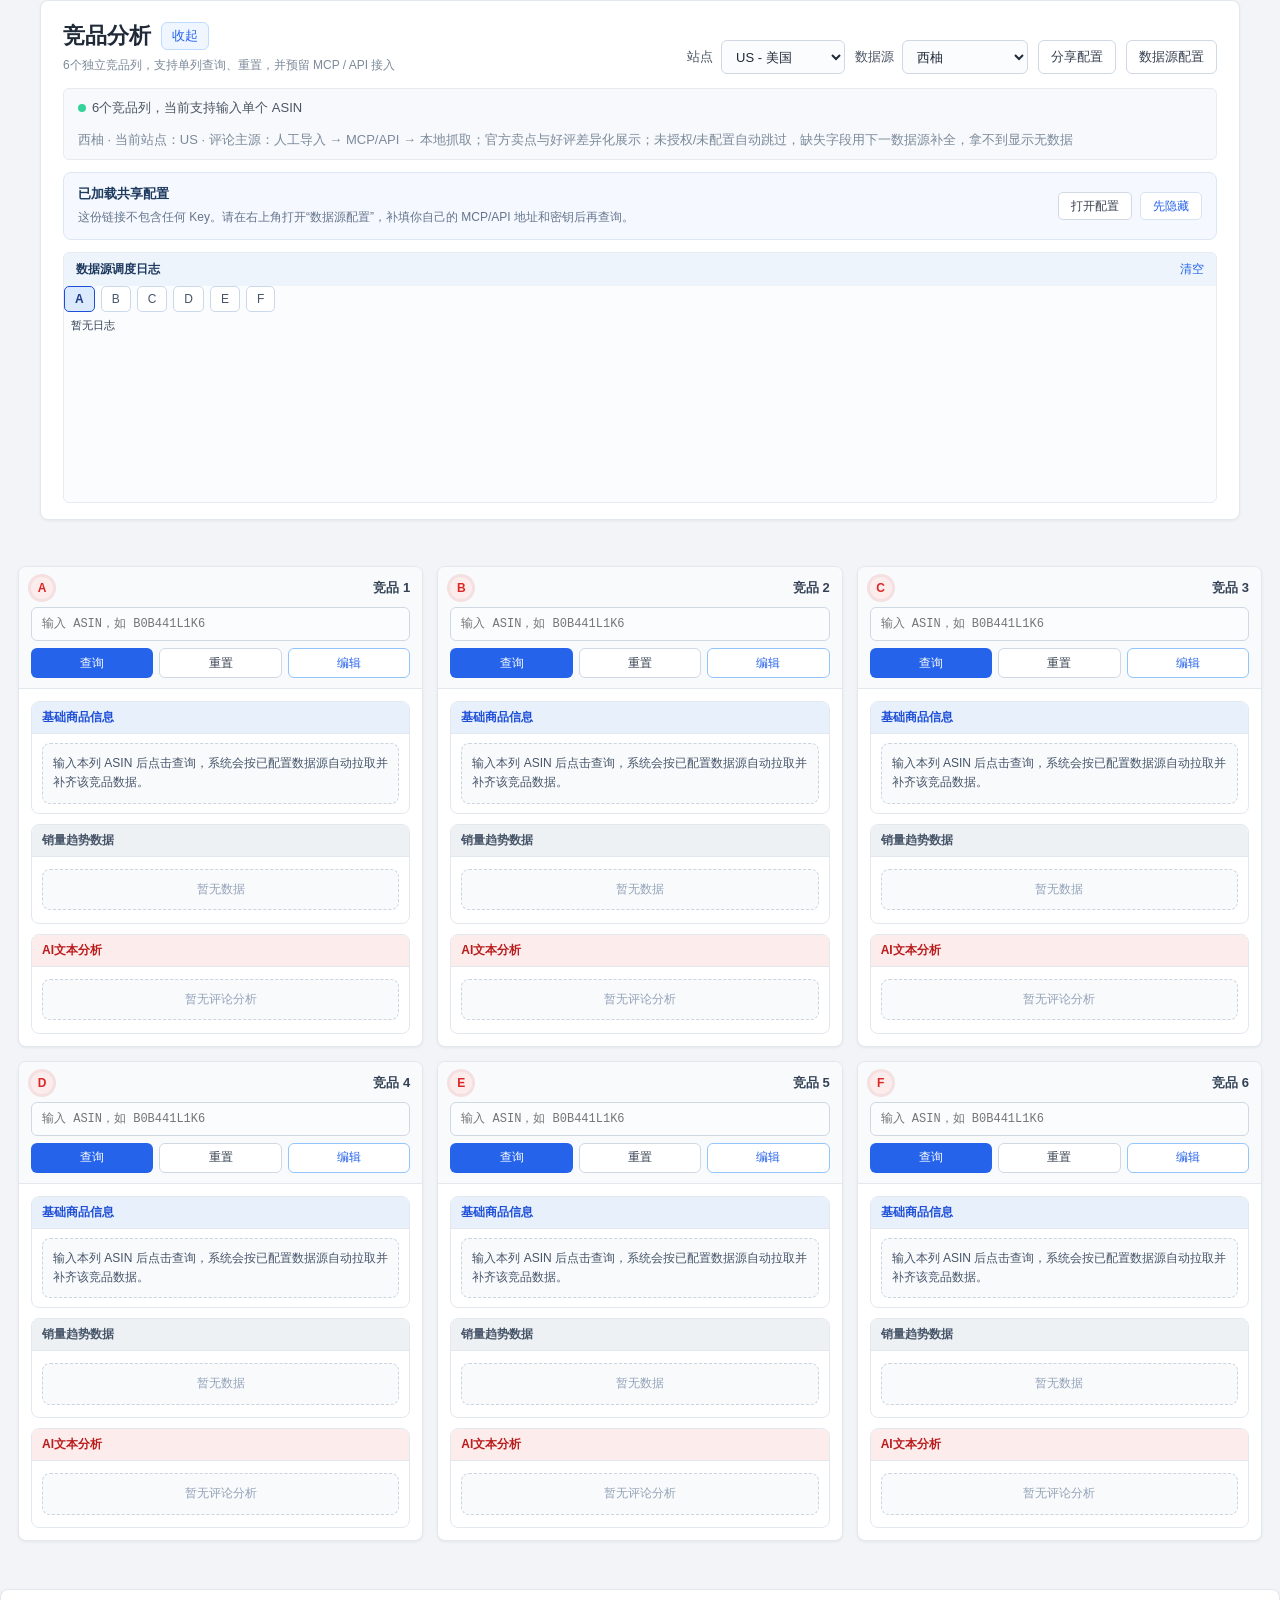
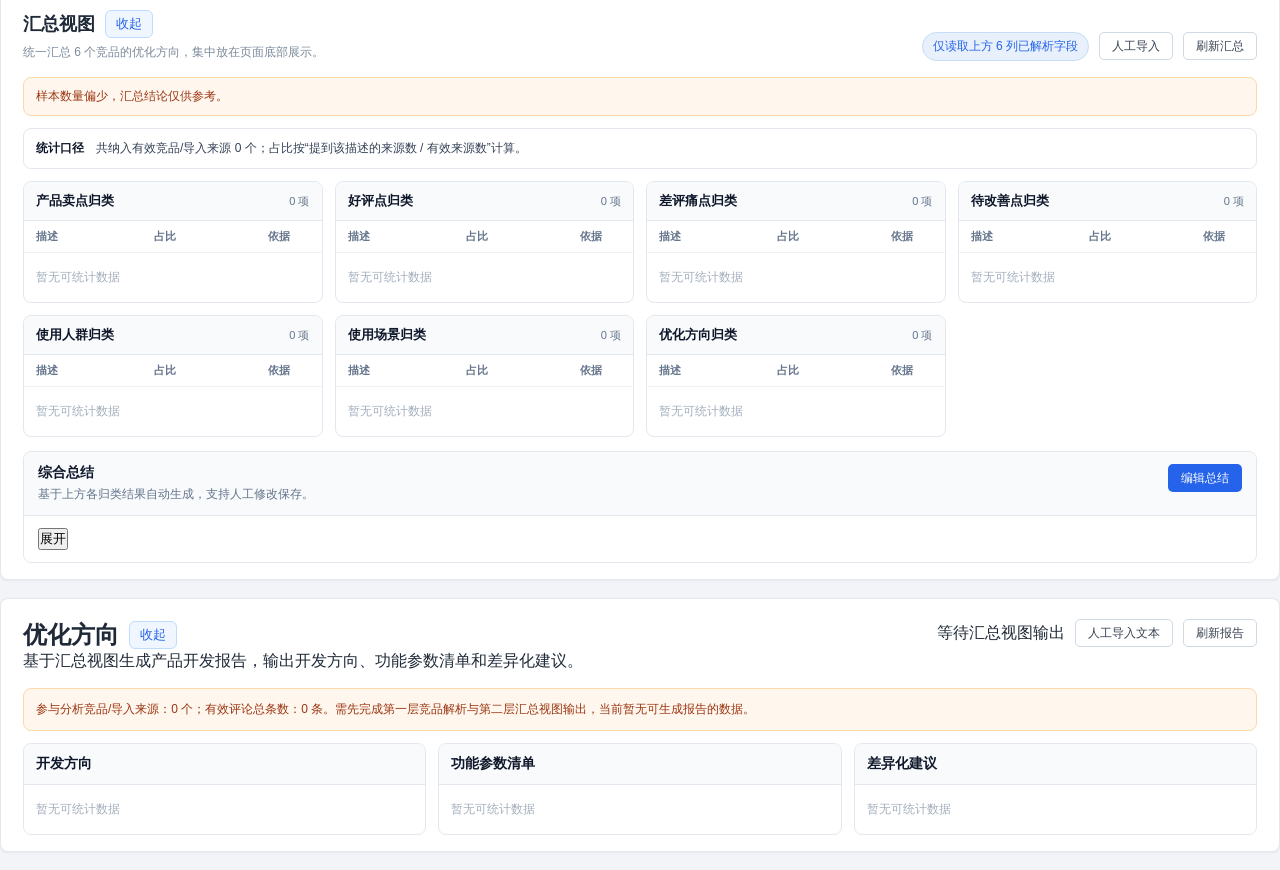
==== commit 523d653f: "增强竞品分析汇总与 MCP 连接测试功能" ====
--- a/index.html
+++ b/index.html
@@ -43,8 +43,27 @@
         box-shadow: 0 1px 3px rgba(15, 23, 42, 0.06);
       }
       .top-head { display: flex; align-items: flex-end; justify-content: space-between; gap: 16px; flex-wrap: wrap; }
+      .top-title-line,
+      .summary-title-line {
+        display: flex;
+        align-items: center;
+        gap: 10px;
+        flex-wrap: wrap;
+      }
       .top-head h1 { font-size: 22px; font-weight: 700; letter-spacing: 0; }
       .top-head .sub { font-size: 12px; color: var(--muted); margin-top: 6px; }
+      .collapse-toggle {
+        height: 28px;
+        padding: 0 10px;
+        border: 1px solid #bfdbfe;
+        border-radius: 6px;
+        background: #eff6ff;
+        color: #2563eb;
+        font-size: 13px;
+        cursor: pointer;
+      }
+      .collapse-toggle:hover { background: #dbeafe; border-color: #93c5fd; }
+      .collapsible-region[hidden] { display: none !important; }
       .top-tools { display: flex; align-items: center; gap: 10px; flex-wrap: wrap; }
       .source-picker { display: flex; align-items: center; gap: 8px; font-size: 13px; color: #4b5563; }
       .source-picker select {
@@ -1367,7 +1386,8 @@
       }
       .competitor-card .ai-head .btn-import:hover { background: #fff7f7; }
       .competitor-card .ai-head .btn-review-refresh:hover { background: #eff6ff; }
-      .review-import-modal textarea {
+      .review-import-modal textarea,
+      .summary-import-modal textarea {
         width: 100%;
         min-height: 260px;
         resize: vertical;
@@ -1379,7 +1399,8 @@
         font-family: inherit;
         transition: border-color 0.18s ease, box-shadow 0.18s ease, background 0.18s ease;
       }
-      .review-import-modal textarea:focus {
+      .review-import-modal textarea:focus,
+      .summary-import-modal textarea:focus {
         outline: none;
         border-color: #2563eb;
         box-shadow: 0 0 0 2px rgba(37, 99, 235, 0.14);
@@ -1534,8 +1555,18 @@
       /* V4 优化总结：用占比条和依据列展示，更接近分析看板 */
       .summary-dashboard {
         display: grid;
-        grid-template-columns: repeat(2, minmax(0, 1fr));
+        grid-template-columns: repeat(4, minmax(0, 1fr));
         gap: 12px;
+      }
+      .summary-sample-note {
+        margin-bottom: 12px;
+        padding: 9px 12px;
+        border: 1px solid #fed7aa;
+        border-radius: 8px;
+        background: #fff7ed;
+        color: #9a3412;
+        font-size: 12px;
+        line-height: 1.6;
       }
       .summary-overview-strip {
         display: flex;
@@ -1642,7 +1673,10 @@
       .summary-metric-row {
         padding: 9px 12px;
         border-bottom: 1px solid #eef2f7;
-      }
+        cursor: pointer;
+        transition: background .15s ease, box-shadow .15s ease;
+      }
+      .summary-metric-row:hover { background: #f8fafc; }
       .summary-metric-row:last-child { border-bottom: 0; }
       .summary-metric-desc {
         min-width: 0;
@@ -1695,6 +1729,21 @@
         word-break: break-word;
       }
       .summary-reason .empty { color: #a3aebc; }
+      .summary-asin-list {
+        display: flex;
+        flex-wrap: wrap;
+        gap: 5px;
+      }
+      .summary-asin-chip {
+        border: 1px solid #dbeafe;
+        border-radius: 999px;
+        background: #eff6ff;
+        color: #1d4ed8;
+        padding: 2px 7px;
+        font-family: Consolas, "Courier New", monospace;
+        font-size: 11px;
+        line-height: 1.4;
+      }
       .summary-empty-state {
         padding: 16px 12px;
         color: #a3aebc;
@@ -1738,6 +1787,91 @@
         flex-wrap: wrap;
         justify-content: flex-end;
       }
+      .development-report .summary-head {
+        display: flex;
+        align-items: flex-start;
+        justify-content: space-between;
+        gap: 16px;
+        flex-wrap: wrap;
+      }
+      .development-report-list { margin-top: 16px; }
+      .development-report-note {
+        margin-bottom: 12px;
+        padding: 10px 12px;
+        border: 1px solid #dbe7f5;
+        border-radius: 8px;
+        background: #f8fafc;
+        color: #334155;
+        font-size: 12px;
+        line-height: 1.7;
+      }
+      .development-report-note.warn {
+        border-color: #fed7aa;
+        background: #fff7ed;
+        color: #9a3412;
+      }
+      .development-report-grid {
+        display: grid;
+        grid-template-columns: repeat(3, minmax(0, 1fr));
+        gap: 12px;
+      }
+      .development-report-card {
+        border: 1px solid var(--line);
+        border-radius: 8px;
+        background: #fff;
+        overflow: hidden;
+      }
+      .development-report-card h3 {
+        margin: 0;
+        padding: 11px 12px;
+        border-bottom: 1px solid var(--line);
+        background: #f8fafc;
+        color: #0f172a;
+        font-size: 14px;
+      }
+      .development-report-items {
+        display: grid;
+        gap: 0;
+      }
+      .development-report-item {
+        padding: 10px 12px;
+        border-bottom: 1px solid #eef2f7;
+        font-size: 12px;
+        line-height: 1.65;
+      }
+      .development-report-item:last-child { border-bottom: 0; }
+      .development-report-item strong {
+        display: block;
+        margin-bottom: 5px;
+        color: #111827;
+      }
+      .development-report-meta {
+        display: flex;
+        flex-wrap: wrap;
+        gap: 5px;
+        margin: 6px 0;
+      }
+      .development-report-badge {
+        border-radius: 999px;
+        padding: 2px 7px;
+        background: #eef2ff;
+        color: #3730a3;
+        font-size: 11px;
+      }
+      .development-report-source {
+        color: #64748b;
+        word-break: break-word;
+      }
+      @media (max-width: 1180px) {
+        .development-report-grid { grid-template-columns: 1fr; }
+      }
+      .competitor-col.summary-focus {
+        box-shadow: 0 0 0 3px rgba(37, 99, 235, 0.22);
+        border-color: #93c5fd;
+      }
+      @media (max-width: 1180px) {
+        .summary-dashboard { grid-template-columns: repeat(2, minmax(0, 1fr)); }
+      }
       @media (max-width: 900px) {
         .summary-dashboard { grid-template-columns: 1fr; }
         .summary-metric-head,
@@ -1751,7 +1885,10 @@
     <header class="page top-card">
       <div class="top-head">
         <div>
-          <h1>竞品分析</h1>
+          <div class="top-title-line">
+            <h1>竞品分析</h1>
+            <button class="collapse-toggle" id="topPanelToggle" type="button" aria-expanded="true" aria-controls="topPanelBody">收起</button>
+          </div>
           <p class="sub">6个独立竞品列，支持单列查询、重置，并预留 MCP / API 接入</p>
         </div>
         <div class="top-tools">
@@ -1774,38 +1911,40 @@
           <button class="icon-btn" id="configBtn" type="button">数据源配置</button>
         </div>
       </div>
-      <div class="status-line">
-        <span><span class="dot"></span><span id="statusAsins">6个竞品列，当前支持输入单个 ASIN</span></span>
-        <span id="sourceStatus" class="source">评论来源：人工导入 → MCP/API → 本地抓取；卖点仅取 MCP/官方详情，缺数据统一显示无数据</span>
-      </div>
-      <div class="share-preset-banner" id="sharePresetBanner" hidden>
-        <div>
-          <strong>已加载共享配置</strong>
-          <span>这份链接不包含任何 Key。请在右上角打开“数据源配置”，补填你自己的 MCP/API 地址和密钥后再查询。</span>
+      <div class="collapsible-region" id="topPanelBody">
+        <div class="status-line">
+          <span><span class="dot"></span><span id="statusAsins">6个竞品列，当前支持输入单个 ASIN</span></span>
+          <span id="sourceStatus" class="source">评论来源：人工导入 → MCP/API → 本地抓取；卖点仅取 MCP/官方详情，缺数据统一显示无数据</span>
         </div>
-        <div class="share-preset-actions">
-          <button class="btn btn-secondary btn-small" id="sharePresetOpenBtn" type="button">打开配置</button>
-          <button class="btn btn-ghost btn-small" id="sharePresetHideBtn" type="button">先隐藏</button>
+        <div class="share-preset-banner" id="sharePresetBanner" hidden>
+          <div>
+            <strong>已加载共享配置</strong>
+            <span>这份链接不包含任何 Key。请在右上角打开“数据源配置”，补填你自己的 MCP/API 地址和密钥后再查询。</span>
+          </div>
+          <div class="share-preset-actions">
+            <button class="btn btn-secondary btn-small" id="sharePresetOpenBtn" type="button">打开配置</button>
+            <button class="btn btn-ghost btn-small" id="sharePresetHideBtn" type="button">先隐藏</button>
+          </div>
         </div>
-      </div>
-      <!-- 数据源调度日志区：只渲染一次，记录按优先级切换数据源、合并与失败信息 -->
-      <div class="data-source-log" id="dataSourceLog">
-        <div class="log-head">
-          <span>数据源调度日志</span>
-          <button type="button" id="clearLogBtn">清空</button>
+        <!-- 数据源调度日志区：只渲染一次，记录按优先级切换数据源、合并与失败信息 -->
+        <div class="data-source-log" id="dataSourceLog">
+          <div class="log-head">
+            <span>数据源调度日志</span>
+            <button type="button" id="clearLogBtn">清空</button>
+          </div>
+          <div class="log-columns" id="dataSourceLogColumns"></div>
         </div>
-        <div class="log-columns" id="dataSourceLogColumns"></div>
-      </div>
-      <!-- 旧全局面板保留为隐藏状态；实际进度在每列头部下方独立显示 -->
-      <div class="amz-crawl-progress" id="amzCrawlProgressPanel" hidden>
-        <div class="amz-crawl-head">
-          <div>
-            <div class="amz-crawl-title">全量评论抓取进度</div>
-            <div class="amz-crawl-hint">后台 Chrome 抓取中；条数来自 Skill 实时 checkpoint，完成后点击对应竞品列「刷新分析」即可，不需要重新查询基础信息。</div>
+        <!-- 旧全局面板保留为隐藏状态；实际进度在每列头部下方独立显示 -->
+        <div class="amz-crawl-progress" id="amzCrawlProgressPanel" hidden>
+          <div class="amz-crawl-head">
+            <div>
+              <div class="amz-crawl-title">全量评论抓取进度</div>
+              <div class="amz-crawl-hint">后台 Chrome 抓取中；条数来自 Skill 实时 checkpoint，完成后点击对应竞品列「刷新分析」即可，不需要重新查询基础信息。</div>
+            </div>
+            <button class="btn btn-ghost btn-small" id="amzCrawlProgressHideBtn" type="button">隐藏</button>
           </div>
-          <button class="btn btn-ghost btn-small" id="amzCrawlProgressHideBtn" type="button">隐藏</button>
+          <div id="amzCrawlProgressList"></div>
         </div>
-        <div id="amzCrawlProgressList"></div>
       </div>
     </header>
 
@@ -1815,16 +1954,80 @@
     <section class="page columns-page top-card optimization-summary" id="optimizationSummaryCard">
       <div class="summary-head">
         <div>
-          <h2>优化方向总结</h2>
+          <div class="summary-title-line">
+            <h2>汇总视图</h2>
+            <button class="collapse-toggle" id="summaryPanelToggle" type="button" aria-expanded="true" aria-controls="optimizationSummaryList">收起</button>
+          </div>
           <p>统一汇总 6 个竞品的优化方向，集中放在页面底部展示。</p>
         </div>
         <div class="summary-actions">
           <div class="summary-note" id="summarySourceNote">来自各列“优化方向”字段</div>
-          <button class="btn btn-secondary btn-small" id="summaryEditBtn" type="button">编辑总结</button>
+          <button class="btn btn-secondary btn-small" id="summaryImportBtn" type="button">人工导入</button>
+          <button class="btn btn-secondary btn-small" id="summaryRefreshBtn" type="button">刷新汇总</button>
         </div>
       </div>
       <div class="optimization-summary-list" id="optimizationSummaryList"></div>
     </section>
+
+    <section class="page columns-page top-card development-report" id="productDevelopmentReportCard">
+      <div class="summary-head">
+        <div>
+          <div class="summary-title-line">
+            <h2>优化方向</h2>
+            <button class="collapse-toggle" id="developmentReportToggle" type="button" aria-expanded="true" aria-controls="productDevelopmentReportBody">收起</button>
+          </div>
+          <p>基于汇总视图生成产品开发报告，输出开发方向、功能参数清单和差异化建议。</p>
+        </div>
+        <div class="summary-actions">
+          <div class="summary-note" id="developmentReportNote">等待汇总视图输出</div>
+          <button class="btn btn-secondary btn-small" id="developmentReportImportBtn" type="button">人工导入文本</button>
+          <button class="btn btn-secondary btn-small" id="developmentReportRefreshBtn" type="button">刷新报告</button>
+        </div>
+      </div>
+      <div class="development-report-list collapsible-region" id="productDevelopmentReportBody"></div>
+    </section>
+
+    <div class="modal-mask" id="developmentReportImportModal" hidden>
+      <div class="modal summary-import-modal" role="dialog" aria-modal="true" aria-label="导入优化方向文本">
+        <div class="modal-head">
+          <h2>人工导入优化方向文本</h2>
+          <button class="modal-close" id="developmentReportImportClose" type="button" aria-label="关闭">×</button>
+        </div>
+        <div class="tab-body">
+          <div class="review-import-help">
+            仅用于第三层【优化方向】产品开发报告，可独立生成，不要求第一层和第二层已有数据。可按“开发方向 / 功能参数清单 / 差异化建议”分段粘贴，也可以直接粘贴普通要点文本。
+          </div>
+          <textarea id="developmentReportImportText" placeholder="示例：&#10;开发方向：定位为家用便携训练套装，重点规避配件易断和说明不清。&#10;功能参数清单：加厚承重结构；阻力带耐拉伸测试；防滑脚垫。&#10;差异化建议：增加视频教程二维码；配件模块化收纳；把刚需改进项写入规格书。"></textarea>
+          <div class="review-import-meta" id="developmentReportImportMeta">保存后将直接生成第三层产品开发报告。</div>
+        </div>
+        <div class="modal-foot">
+          <button class="btn btn-secondary" id="developmentReportImportClear" type="button">清空导入</button>
+          <button class="btn btn-secondary" id="developmentReportImportCancel" type="button">取消</button>
+          <button class="btn btn-primary" id="developmentReportImportApply" type="button">保存并生成</button>
+        </div>
+      </div>
+    </div>
+
+    <div class="modal-mask" id="summaryImportModal" hidden>
+      <div class="modal summary-import-modal" role="dialog" aria-modal="true" aria-label="导入汇总字段">
+        <div class="modal-head">
+          <h2>人工导入汇总字段</h2>
+          <button class="modal-close" id="summaryImportClose" type="button" aria-label="关闭">×</button>
+        </div>
+        <div class="tab-body">
+          <div class="review-import-help">
+            仅参与底部【优化方向总结】聚合，不覆盖上方竞品卡片。可粘贴 ASIN、产品卖点、好评点、差评点、待改善点、使用人群、使用场景、优化方向；未填写的字段不会参与统计。
+          </div>
+          <textarea id="summaryImportText" placeholder="示例：&#10;ASIN: B0XXXXXXX&#10;产品卖点：官方卖点 1&#10;好评点：用户提到的真实好评&#10;差评点：用户提到的真实差评&#10;待改善点：基于差评转化的改善方向&#10;使用人群：评论原文支持的人群&#10;使用场景：评论原文支持的场景&#10;优化方向：基于上述字段的方向"></textarea>
+          <div class="review-import-meta" id="summaryImportMeta">导入后将与上方 6 列已解析字段一起聚合。</div>
+        </div>
+        <div class="modal-foot">
+          <button class="btn btn-secondary" id="summaryImportClear" type="button">清空导入</button>
+          <button class="btn btn-secondary" id="summaryImportCancel" type="button">取消</button>
+          <button class="btn btn-primary" id="summaryImportApply" type="button">保存并刷新</button>
+        </div>
+      </div>
+    </div>
 
     <!-- AI评论导入弹窗：仅写入当前竞品列，不影响其他列 -->
     <div class="modal-mask" id="reviewImportModal" hidden>
@@ -3717,6 +3920,55 @@
       function isLocalProxyUrl(url) {
         return /^(?:\.\/)?\/?api\//i.test(String(url || "").trim());
       }
+      function parseMcpResponseEvents(text) {
+        const events = [];
+        const raw = String(text || "");
+        const trimmed = raw.trim();
+        if (trimmed.startsWith("{")) {
+          try { events.push(JSON.parse(trimmed)); } catch (err) {}
+        }
+        if (!events.length) {
+          let dataLines = [];
+          const flush = () => {
+            if (!dataLines.length) return;
+            try { events.push(JSON.parse(dataLines.join("\n"))); } catch (err) {}
+            dataLines = [];
+          };
+          for (const line of raw.split(/\r?\n/)) {
+            if (line === "") { flush(); continue; }
+            if (line.startsWith("data:")) dataLines.push(line.slice(5).replace(/^\s/, ""));
+          }
+          flush();
+        }
+        return events;
+      }
+      async function fetchMcpToolList(url, key, providerId, label) {
+        const endpoint = String(url || "").trim().replace(/\/+$/, "");
+        if (!endpoint) throw new ProviderRequestError((label || "MCP") + "未配置服务器地址");
+        const headers = { "Content-Type": "application/json", "Accept": "application/json, text/event-stream" };
+        const token = normalizeMcpToken(key || "");
+        if (token) {
+          if (providerId === "sif") {
+            headers["secret-key"] = token;
+            if (isLocalProxyUrl(endpoint)) headers["x-sif-key"] = token;
+          } else if (isLocalProxyUrl(endpoint)) {
+            headers["x-" + providerId + "-key"] = token;
+          } else {
+            headers.Authorization = "Bearer " + token;
+          }
+        }
+        const res = await fetch(endpoint, {
+          method: "POST",
+          headers,
+          body: JSON.stringify({ jsonrpc: "2.0", id: Date.now() + Math.floor(Math.random() * 1000), method: "tools/list", params: {} }),
+        });
+        if (!res.ok) throw new ProviderRequestError((label || "MCP") + " MCP HTTP " + res.status);
+        const response = parseMcpResponseEvents(await res.text()).find((event) => event && event.result !== undefined);
+        if (!response) throw new ProviderRequestError((label || "MCP") + " MCP 未返回工具列表");
+        if (response.error) throw new ProviderRequestError((label || "MCP") + " MCP 错误：" + (response.error.message || JSON.stringify(response.error)));
+        const tools = Array.isArray(response.result && response.result.tools) ? response.result.tools : [];
+        return { tools, raw: response.result };
+      }
       function normalizeLaunchFields(raw) {
         const launchSource = asText(raw?.launchDate ?? raw?.launch_date ?? raw?.onlineDate ?? raw?.online_date ?? raw?.availableDate ?? raw?.dateFirstAvailable ?? raw?.first_available_day ?? raw?.first_available_date ?? raw?.firstAvailableDate ?? raw?.firstAvailable ?? raw?.listedDate ?? raw?.["上线时间"] ?? raw?.["上架时间"] ?? raw?.releaseDate);
         let launchDate = launchSource;
@@ -4190,6 +4442,18 @@
           async testConnection() {
             if (!this.isConfigured()) return { ok: false, status: "unconfigured", message: meta.label + "未配置" };
             try {
+              const cfg = this.config || {};
+              const mcpUrl = String(cfg.mcpServerUrl || "").trim();
+              if (mcpUrl && (normalizeMcpToken(cfg.apiKey || "") || hasInlineAuth(mcpUrl) || isLocalProxyUrl(mcpUrl))) {
+                const url = mcpEndpoint(mcpUrl, meta.path || "/mcp");
+                const list = await fetchMcpToolList(url, cfg.apiKey, meta.id, meta.label);
+                return {
+                  ok: true,
+                  status: "connected",
+                  message: meta.label + " MCP 已连接，工具数：" + list.tools.length,
+                  data: list.raw,
+                };
+              }
               const raw = await this._request(meta.methods.test, { asin: meta.testAsin || "B0B441L1K6", marketplace: "US", ping: true });
               return { ok: true, status: "connected", message: meta.label + " 连接成功", data: raw };
             } catch (err) {
@@ -4425,6 +4689,11 @@
         async testConnection() {
           if (!this.isConfigured()) return { ok: false, status: "unconfigured", message: "西柚未配置" };
           try {
+            const cfg = this.config || {};
+            const list = await fetchMcpToolList(this._mcpUrl(), cfg.apiKey, "xiyou", "西柚");
+            if (list.tools.length) {
+              return { ok: true, status: "connected", message: "西柚 MCP 已连接，工具数：" + list.tools.length, data: list.raw };
+            }
             const raw = await this.getProductBasicInfo("B0CFJJFLFY", "US");
             return { ok: raw.found, status: raw.found ? "connected" : "failed", message: raw.found ? "西柚连接成功" : "西柚未返回商品详情" };
           } catch (err) {
@@ -4880,11 +5149,16 @@
         async testConnection() {
           if (!this.isConfigured()) return { ok: false, status: "unconfigured", message: "Sif 未配置" };
           try {
-            const list = await this._call("ping", {});
+            const cfg = this.config || {};
+            const list = await fetchMcpToolList(this._mcpUrl(), cfg.apiKey, "sif", "Sif");
+            if (list.tools.length) {
+              return { ok: true, status: "connected", message: "Sif MCP 已连接，工具数：" + list.tools.length, data: list.raw };
+            }
+            const ping = await this._call("ping", {});
             const profile = await this._call("market_get_asin_profile", { asins: ["B0CFJJFLFY"], site: "US" });
             const row = this._profileRow(profile, "B0CFJJFLFY");
             const ok = !!(row && (row.title || row.brand || row.asin || row.price));
-            return { ok, status: ok ? "connected" : "failed", message: ok ? "Sif 连接成功，接口已返回真实商品数据" : "Sif 连接成功但未返回商品数据", data: { ping: list, profile: row } };
+            return { ok, status: ok ? "connected" : "failed", message: ok ? "Sif 连接成功，接口已返回真实商品数据" : "Sif 连接成功但未返回商品数据", data: { ping, profile: row } };
           } catch (err) {
             return { ok: false, status: "failed", message: formatProviderConnectionError(err, "Sif") };
           }
@@ -9676,6 +9950,8 @@
 
       const MANUAL_SUMMARY_KEY = "amz_manual_optimization_summary_v1";
       const MANUAL_OVERVIEW_KEY = "amz_manual_optimization_overview_v1";
+      const MANUAL_SUMMARY_IMPORT_KEY = "amz_manual_summary_import_v1";
+      const MANUAL_DEVELOPMENT_REPORT_TEXT_KEY = "amz_manual_development_report_text_v1";
       let summaryEditMode = false;
       let summaryOverviewEditMode = false;
       function loadManualSummaryEdit() {
@@ -9706,16 +9982,38 @@
       function clearManualOverviewEdit() {
         try { localStorage.removeItem(MANUAL_OVERVIEW_KEY); } catch (err) { console.warn("综合说明清除失败", err); }
       }
+      function loadManualSummaryImport() {
+        try {
+          const raw = localStorage.getItem(MANUAL_SUMMARY_IMPORT_KEY);
+          if (raw === null) return "";
+          const parsed = JSON.parse(raw);
+          return typeof parsed === "string" ? parsed : String(parsed.text ?? "");
+        } catch (err) { return ""; }
+      }
+      function saveManualSummaryImport(text) {
+        try { localStorage.setItem(MANUAL_SUMMARY_IMPORT_KEY, JSON.stringify({ text: String(text ?? ""), savedAt: Date.now() })); } catch (err) { console.warn("汇总人工导入保存失败", err); }
+      }
+      function clearManualSummaryImport() {
+        try { localStorage.removeItem(MANUAL_SUMMARY_IMPORT_KEY); } catch (err) { console.warn("汇总人工导入清除失败", err); }
+      }
+      function loadManualDevelopmentReportText() {
+        try {
+          const raw = localStorage.getItem(MANUAL_DEVELOPMENT_REPORT_TEXT_KEY);
+          if (raw === null) return "";
+          const parsed = JSON.parse(raw);
+          return typeof parsed === "string" ? parsed : String(parsed.text ?? "");
+        } catch (err) { return ""; }
+      }
+      function saveManualDevelopmentReportText(text) {
+        try { localStorage.setItem(MANUAL_DEVELOPMENT_REPORT_TEXT_KEY, JSON.stringify({ text: String(text ?? ""), savedAt: Date.now() })); } catch (err) { console.warn("优化方向人工文本保存失败", err); }
+      }
+      function clearManualDevelopmentReportText() {
+        try { localStorage.removeItem(MANUAL_DEVELOPMENT_REPORT_TEXT_KEY); } catch (err) { console.warn("优化方向人工文本清除失败", err); }
+      }
       function splitSummaryLines(value) {
         if (!value) return [];
         if (Array.isArray(value)) return value.map((item) => String(item).trim()).filter(Boolean);
         return String(value).split(/\n+/).map((item) => item.trim()).filter(Boolean);
-      }
-      function pushUnique(list, value) {
-        const text = String(value || "").trim();
-        if (!text) return;
-        const key = text.replace(/\s+/g, " ").toLowerCase();
-        if (!list.some((item) => item.key === key)) list.push({ key, text });
       }
       function stripSummaryCount(text) {
         return String(text || "")
@@ -9723,106 +10021,163 @@
           .replace(/^[^：:]{1,40}[：:]\s*/, "")
           .replace(/（\d+条，占比\d+%）/g, "")
           .replace(/（覆盖\d+\/\d+，占比\d+%）/g, "")
+          .replace(/（覆盖\d+\/\d+）/g, "")
           .trim();
       }
-      function summaryCategoryLabel(text, group) {
-        const source = stripSummaryCount(text);
-        const lower = source.toLowerCase();
-        const rules = [
-          { label: "多功能集成训练", words: ["多功能", "一体", "合一", "训练模式", "全身", "multi", "all in one"] },
-          { label: "便携折叠收纳", words: ["便携", "折叠", "收纳", "省空间", "空间", "portable", "fold", "compact"] },
-          { label: "稳定防滑和承重", words: ["稳定", "防滑", "不滑", "承重", "稳固", "支撑", "stable", "sturdy", "non slip"] },
-          { label: "材质质感和耐用性", words: ["塑料", "材质", "耐用", "易裂", "偏薄", "毛刺", "断", "质感", "plastic", "flimsy", "crack"] },
-          { label: "阻力带/拉力带质量", words: ["阻力带", "拉力带", "弹力带", "拉力绳", "乳胶", "band", "resistance"] },
-          { label: "说明书和训练指引", words: ["说明书", "说明", "教程", "图文", "instruction", "manual"] },
-          { label: "健腹轮顺滑度", words: ["健腹轮", "卡顿", "顺滑", "ab roller", "wheel"] },
-          { label: "价格和性价比", words: ["价格", "性价比", "物有所值", "预算", "亲民", "value", "price", "budget"] },
-          { label: "适合新手/青少年", words: ["新手", "初学者", "青少年", "beginner", "teen"] },
-          { label: "家庭/小空间训练", words: ["家庭", "家中", "小户型", "公寓", "租房", "home", "apartment"] },
-          { label: "出差旅行/办公室", words: ["出差", "旅行", "办公室", "碎片", "travel", "office"] },
+      function summaryLineKey(text) {
+        return stripSummaryCount(text)
+          .replace(/[，。,.；;：:\s"'“”‘’()[\]（）【】<>《》]/g, "")
+          .toLowerCase();
+      }
+      function isSummaryDataValue(value) {
+        const text = String(value || "").trim();
+        if (!text || text === "--") return false;
+        return !/^(无数据|暂无数据|暂无可统计数据|null|undefined)$/i.test(text);
+      }
+      function summaryAggregationFields() {
+        return [
+          { key: "产品卖点", title: "产品卖点归类", bucket: "selling" },
+          { key: "好评点", title: "好评点归类", bucket: "positive" },
+          { key: "差评点", title: "差评痛点归类", bucket: "negative" },
+          { key: "待改善点", title: "待改善点归类", bucket: "improvements" },
+          { key: "使用人群", title: "使用人群归类", bucket: "audience" },
+          { key: "使用场景", title: "使用场景归类", bucket: "scenarios" },
+          { key: "优化方向", title: "优化方向归类", bucket: "directions" },
         ];
-        const matched = rules.find((rule) => rule.words.some((word) => lower.includes(String(word).toLowerCase())));
-        if (matched) return matched.label;
-        return source || (group || "未分类");
+      }
+      function parseSummaryImportRecords(text) {
+        const raw = String(text || "").trim();
+        if (!raw) return [];
+        const fieldNames = summaryAggregationFields().map((field) => field.key);
+        const isFieldName = (name) => fieldNames.includes(String(name || "").trim());
+        const records = [];
+        let current = { asin: "", obj: emptyProduct("") };
+        let currentKey = "";
+        let hasContent = false;
+        const pushCurrent = () => {
+          if (!hasContent) return;
+          const fallback = "人工导入" + (records.length + 1);
+          const asin = String(current.asin || fallback).trim().toUpperCase();
+          current.obj["ASIN"] = asin;
+          records.push({ asin, obj: current.obj, column: { index: "manual-" + records.length } });
+        };
+        raw.split(/\r?\n/).forEach((line) => {
+          const textLine = String(line || "").trim();
+          if (!textLine) return;
+          const match = textLine.match(/^([^：:]{1,16})\s*[：:]\s*(.*)$/);
+          if (match) {
+            const label = match[1].trim();
+            const value = match[2].trim();
+            if (/^ASIN$/i.test(label)) {
+              if (hasContent) {
+                pushCurrent();
+                current = { asin: "", obj: emptyProduct("") };
+                hasContent = false;
+              }
+              current.asin = value || "";
+              currentKey = "";
+              return;
+            }
+            if (isFieldName(label)) {
+              currentKey = label;
+              if (isSummaryDataValue(value)) {
+                current.obj[currentKey] = [current.obj[currentKey], value].filter(Boolean).join("\n");
+                hasContent = true;
+              }
+              return;
+            }
+          }
+          if (currentKey && isSummaryDataValue(textLine)) {
+            current.obj[currentKey] = [current.obj[currentKey], textLine].filter(Boolean).join("\n");
+            hasContent = true;
+          } else if (!currentKey && isSummaryDataValue(textLine)) {
+            current.obj["优化方向"] = [current.obj["优化方向"], textLine].filter(Boolean).join("\n");
+            hasContent = true;
+          }
+        });
+        pushCurrent();
+        return records;
       }
       function buildOverallOptimizationSummaryModel() {
+        const summaryFields = summaryAggregationFields();
         const products = columns
           .filter((column) => column.product && column.product.done && !column.product.error)
-          .map((column) => ({ column, obj: buildProductFromResult(column.product) }));
-        if (!products.length) return null;
-        const hasValue = (value) => !(value === null || value === undefined || value === "" || (Array.isArray(value) && !value.length));
-        const filledFields = products.reduce((sum, item) => sum + FIELD_KEYS.reduce((count, key) => count + (hasValue(item.obj[key]) ? 1 : 0), 0), 0);
-        const totalFields = products.length * FIELD_KEYS.length;
-        const coveragePct = Math.round(filledFields * 100 / Math.max(totalFields, 1));
-        const buckets = {
-          selling: {}, positive: {}, negative: {}, improvements: {},
-          audience: {}, scenarios: {}, directions: {},
+          .map((column) => {
+            const obj = buildProductFromResult(column.product);
+            const asin = String(obj["ASIN"] || column.asin || column.product.asin || "").trim().toUpperCase();
+            return { column, obj, asin };
+          })
+          .filter((item) => summaryFields.some((field) => splitSummaryLines(item.obj[field.key]).some(isSummaryDataValue)));
+        parseSummaryImportRecords(loadManualSummaryImport()).forEach((item) => {
+          if (summaryFields.some((field) => splitSummaryLines(item.obj[field.key]).some(isSummaryDataValue))) products.push(item);
+        });
+        const buckets = summaryFields.reduce((acc, field) => {
+          acc[field.bucket] = {};
+          return acc;
+        }, {});
+        const addToBucket = (bucket, label, product) => {
+          const key = summaryLineKey(label);
+          if (!key) return;
+          if (!bucket[key]) bucket[key] = { label, refs: new Map() };
+          if (!bucket[key].refs.has(product.asin)) {
+            bucket[key].refs.set(product.asin, { asin: product.asin, index: product.column.index });
+          }
         };
-        const addToBucket = (bucket, label, column, rawLine) => {
-          const key = label.replace(/\s+/g, "").toLowerCase();
-          if (!bucket[key]) bucket[key] = { label, columns: new Set(), examples: [] };
-          bucket[key].columns.add(column.index);
-          const example = stripSummaryCount(rawLine);
-          if (example && !bucket[key].examples.includes(example)) bucket[key].examples.push(example);
-        };
-        products.forEach(({ column, obj }) => {
-          const addField = (key, bucket, group) => {
-            splitSummaryLines(obj[key]).forEach((line) => {
-              addToBucket(bucket, summaryCategoryLabel(line, group), column, line);
+        products.forEach((product) => {
+          summaryFields.forEach((field) => {
+            const seenInAsin = new Set();
+            splitSummaryLines(product.obj[field.key]).forEach((line) => {
+              const label = stripSummaryCount(line);
+              const key = summaryLineKey(label);
+              if (!key || seenInAsin.has(key) || !isSummaryDataValue(label)) return;
+              seenInAsin.add(key);
+              addToBucket(buckets[field.bucket], label, product);
             });
-          };
-          addField("产品卖点", buckets.selling, "产品卖点");
-          addField("好评点", buckets.positive, "好评点");
-          addField("差评点", buckets.negative, "差评点");
-          addField("待改善点", buckets.improvements, "待改善点");
-          addField("使用人群", buckets.audience, "使用人群");
-          addField("使用场景", buckets.scenarios, "使用场景");
-          addField("优化方向", buckets.directions, "优化方向");
+          });
         });
         const formatBucket = (bucket) => Object.values(bucket)
-          .sort((a, b) => b.columns.size - a.columns.size || a.label.localeCompare(b.label, "zh-Hans-CN"))
+          .sort((a, b) => b.refs.size - a.refs.size || a.label.localeCompare(b.label, "zh-Hans-CN"))
           .map((item) => {
-            const pct = Math.round(item.columns.size * 100 / Math.max(products.length, 1));
-            const examples = item.examples.slice(0, 3).filter((x) => x !== item.label);
-            const line = item.label + "（覆盖" + item.columns.size + "/" + products.length + "，占比" + pct + "%）" +
-              (examples.length ? "\n  依据：" + examples.join("；") : "");
+            const refs = Array.from(item.refs.values()).sort((a, b) => {
+              const ai = Number(a.index);
+              const bi = Number(b.index);
+              if (Number.isFinite(ai) && Number.isFinite(bi)) return ai - bi;
+              return String(a.asin || "").localeCompare(String(b.asin || ""), "zh-Hans-CN");
+            });
+            const pct = Math.round(refs.length * 100 / Math.max(products.length, 1));
+            const asins = refs.map((ref) => ref.asin).filter(Boolean);
+            const line = item.label + "（占比" + pct + "%，依据：" + (asins.join("、") || "暂无可统计数据") + "）";
             return {
               label: item.label,
-              count: item.columns.size,
+              count: refs.length,
               total: products.length,
               pct,
-              examples,
+              refs,
+              asins,
               line,
             };
           });
-        const makeGroup = (title, bucket, full = false) => {
+        const makeGroup = (field) => {
+          const bucket = buckets[field.bucket];
           const items = formatBucket(bucket);
-          return { title, items, lines: items.map((item) => item.line), full };
+          return { title: field.title, key: field.key, items, lines: items.map((item) => item.line) };
         };
         return {
           count: products.length,
-          intro: "已汇总竞品数量：" + products.length + "，字段完整度 " + filledFields + "/" + totalFields + "（" + coveragePct + "%）。数据已按优先级自动拉取、缺失自动补齐，空字段保持无数据，后续分析与优化会继续回流到总结层。",
-          groups: [
-            makeGroup("产品卖点归类", buckets.selling),
-            makeGroup("好评点归类", buckets.positive),
-            makeGroup("差评痛点归类", buckets.negative),
-            makeGroup("待改善点归类", buckets.improvements),
-            makeGroup("使用人群归类", buckets.audience),
-            makeGroup("使用场景归类", buckets.scenarios),
-            makeGroup("优化方向归类", buckets.directions, true),
-          ],
+          intro: "共纳入有效竞品/导入来源 " + products.length + " 个；占比按“提到该描述的来源数 / 有效来源数”计算。",
+          sampleNote: products.length < 3 ? "样本数量偏少，汇总结论仅供参考。" : "",
+          groups: summaryFields.map(makeGroup),
         };
       }
       function buildOverallOptimizationSummaryText() {
         const model = buildOverallOptimizationSummaryModel();
         if (!model) return "";
         const sections = [model.intro];
+        if (model.sampleNote) sections.push(model.sampleNote);
         model.groups.forEach((group) => {
           if (group.lines.length) sections.push(group.title + ":\n" + group.lines.join("\n"));
         });
-        if (sections.length === 1) {
-          sections.push("可获取样本量有限，分析仅供参考。当前没有可用于自动总结的评论、卖点、痛点、场景或优化字段。");
-        }
+        if (!model.groups.some((group) => group.lines.length)) return "暂无可统计数据";
         return sections.join("\n\n");
       }
       function summaryToneClass(title) {
@@ -9834,47 +10189,31 @@
       }
       function summaryMetricHtml(item) {
         const pct = Math.max(0, Math.min(100, Number(item.pct) || 0));
-        const examples = (item.examples || []).slice(0, 2).filter(Boolean).join("；");
-        return '<div class="summary-metric-row">' +
+        const refs = item.refs || [];
+        const first = refs[0] || {};
+        const chips = refs.length
+          ? '<div class="summary-asin-list">' + refs.map((ref) => '<span class="summary-asin-chip" data-summary-jump="' + esc(ref.index) + '">' + esc(ref.asin) + '</span>').join("") + '</div>'
+          : '<span class="empty">暂无可统计数据</span>';
+        return '<div class="summary-metric-row" data-summary-jump="' + esc(first.index ?? "") + '">' +
           '<div class="summary-metric-desc">' + esc(item.label) +
           '<div class="summary-metric-meta">覆盖 ' + esc(item.count) + '/' + esc(item.total) + '</div></div>' +
           '<div class="summary-bar-wrap">' +
           '<div class="summary-bar-top"><span>占比</span><strong>' + pct + '%</strong></div>' +
           '<div class="summary-progress"><i style="width:' + pct + '%"></i></div>' +
           '</div>' +
-          '<div class="summary-reason">' + (examples ? esc(examples) : '<span class="empty">暂无依据摘要</span>') + '</div>' +
+          '<div class="summary-reason">' + chips + '</div>' +
           '</div>';
       }
-      function summaryOverviewHtml(model, overviewText, overviewManual) {
-        const autoText = model ? model.intro : "暂无可用于自动汇总的数据";
-        const text = overviewText || autoText;
-        if (summaryOverviewEditMode) {
-          return '<div class="summary-overview-edit">' +
-            '<label for="summaryOverviewText">改进方向</label>' +
-            '<textarea id="summaryOverviewText" aria-label="编辑改进方向">' + esc(text) + '</textarea>' +
-            '<div class="summary-edit-actions">' +
-            '<button class="btn btn-secondary btn-small" type="button" data-overview-cancel>取消</button>' +
-            '<button class="btn btn-secondary btn-small" type="button" data-overview-auto>恢复自动</button>' +
-            '<button class="btn btn-primary btn-small" type="button" data-overview-save>保存说明</button>' +
-            '</div></div>';
-        }
-        return '<div class="summary-overview-strip">' +
-          '<strong>改进方向</strong>' +
-          '<span class="summary-overview-text">' + esc(text) + '</span>' +
-          '<span class="summary-overview-actions">' +
-          (overviewManual !== null ? '<button class="btn btn-secondary btn-small" type="button" data-overview-auto>恢复自动</button>' : "") +
-          '<button class="btn btn-secondary btn-small" type="button" data-overview-edit>编辑说明</button>' +
-          '</span></div>';
-      }
-      function summaryDashboardHtml(model, overviewText, overviewManual) {
+      function summaryDashboardHtml(model) {
         if (!model) {
-          return summaryOverviewHtml(model, overviewText, overviewManual) +
-            '<div class="summary-conclusion"><div class="summary-conclusion-body"><span class="empty">暂无可用于自动汇总的数据</span></div></div>';
-        }
-        return summaryOverviewHtml(model, overviewText, overviewManual) + '<div class="summary-dashboard">' +
+          return '<div class="summary-conclusion"><div class="summary-conclusion-body"><span class="empty">暂无可统计数据</span></div></div>';
+        }
+        return (model.sampleNote ? '<div class="summary-sample-note">' + esc(model.sampleNote) + '</div>' : "") +
+          '<div class="summary-overview-strip"><strong>统计口径</strong><span class="summary-overview-text">' + esc(model.intro) + '</span></div>' +
+          '<div class="summary-dashboard">' +
           model.groups.map((group) => {
             const items = group.items || [];
-            return '<div class="summary-visual-card ' + summaryToneClass(group.title) + (group.full ? " full" : "") + '">' +
+            return '<div class="summary-visual-card ' + summaryToneClass(group.title) + '">' +
               '<div class="summary-visual-head"><h3>' + esc(group.title) + '</h3><span class="summary-visual-count">' + items.length + ' 项</span></div>' +
               '<div class="summary-metric-head"><span>描述</span><span>占比</span><span>依据</span></div>' +
               (items.length ? items.map(summaryMetricHtml).join("") : '<div class="summary-empty-state">暂无可统计数据</div>') +
@@ -9913,16 +10252,17 @@
         const host = document.getElementById("optimizationSummaryList");
         if (!host) return;
         const manual = loadManualSummaryEdit();
-        const overviewManual = loadManualOverviewEdit();
         const autoText = buildOverallOptimizationSummaryText();
         const summaryText = manual !== null ? manual : autoText;
         const note = document.getElementById("summarySourceNote");
+        const hasManualImport = parseSummaryImportRecords(loadManualSummaryImport()).length > 0;
         if (note) note.textContent = summaryEditMode
           ? "正在编辑综合总结"
-          : (summaryOverviewEditMode ? "正在编辑综合说明" : ((manual !== null || overviewManual !== null) ? "自动图表 + 人工修改" : "自动汇总 6 列已获取字段"));
+          : (manual !== null
+            ? "自动归类 + 人工综合总结"
+            : (hasManualImport ? "6 列字段 + 人工导入" : "仅读取上方 6 列已解析字段"));
         const model = buildOverallOptimizationSummaryModel();
-        const overviewText = overviewManual !== null ? overviewManual : (model ? model.intro : "");
-        host.innerHTML = summaryDashboardHtml(model, overviewText, overviewManual) + (summaryEditMode
+        host.innerHTML = summaryDashboardHtml(model) + (summaryEditMode
           ? summaryEditPanelHtml(summaryText || autoText)
           : summaryConclusionHtml(summaryText, manual));
         host.querySelectorAll("[data-fold]").forEach((btn) => {
@@ -9933,6 +10273,49 @@
             btn.textContent = expanded ? "收起" : "展开";
           });
         });
+        renderProductDevelopmentReport();
+      }
+      function jumpToSummarySource(index) {
+        const n = Number(index);
+        if (!Number.isFinite(n)) return;
+        const col = document.getElementById("col-" + n);
+        if (!col) return;
+        col.scrollIntoView({ behavior: "smooth", block: "start", inline: "nearest" });
+        col.classList.add("summary-focus");
+        window.setTimeout(() => col.classList.remove("summary-focus"), 1800);
+      }
+      function openSummaryImport() {
+        const modal = document.getElementById("summaryImportModal");
+        const ta = document.getElementById("summaryImportText");
+        if (!modal || !ta) return;
+        ta.value = loadManualSummaryImport();
+        const records = parseSummaryImportRecords(ta.value);
+        const meta = document.getElementById("summaryImportMeta");
+        if (meta) meta.textContent = records.length
+          ? "已识别人工导入来源 " + records.length + " 个，保存后参与底部汇总。"
+          : "导入后将与上方 6 列已解析字段一起聚合。";
+        modal.hidden = false;
+        window.setTimeout(() => ta.focus(), 30);
+      }
+      function closeSummaryImport() {
+        const modal = document.getElementById("summaryImportModal");
+        if (modal) modal.hidden = true;
+      }
+      function applySummaryImport() {
+        const ta = document.getElementById("summaryImportText");
+        if (!ta) return;
+        saveManualSummaryImport(ta.value);
+        closeSummaryImport();
+        renderOptimizationSummary();
+        showToast("人工导入内容已参与汇总");
+      }
+      function clearSummaryImport() {
+        clearManualSummaryImport();
+        const ta = document.getElementById("summaryImportText");
+        if (ta) ta.value = "";
+        closeSummaryImport();
+        renderOptimizationSummary();
+        showToast("已清空汇总人工导入");
       }
       function productsSummaryAsins() {
         const list = columns.map((column) => column.product && column.product.done
@@ -9967,6 +10350,271 @@
         summaryOverviewEditMode = false;
         renderOptimizationSummary();
         showToast("已恢复自动综合说明");
+      }
+
+      function effectiveReviewCountForProduct(product) {
+        const r = product && product.data && product.data.reviewsData || {};
+        const stats = r.classificationStats || {};
+        const raw = Array.isArray(r.rawReviews) ? r.rawReviews : [];
+        return Number(stats.mergedUniqueTotal ?? stats.uniqueCount ?? stats.rawCount ?? raw.totalUnique ?? raw.length ?? r.rawReviewSnapshotCount ?? 0) || 0;
+      }
+      function developmentReportBaseStats() {
+        const products = columns
+          .filter((column) => column.product && column.product.done && !column.product.error)
+          .map((column) => ({ column, product: column.product, obj: buildProductFromResult(column.product) }))
+          .filter((item) => summaryAggregationFields().some((field) => splitSummaryLines(item.obj[field.key]).some(isSummaryDataValue)));
+        const reviewTotal = products.reduce((sum, item) => sum + effectiveReviewCountForProduct(item.product), 0);
+        const hasManualInput = !!String(loadManualDevelopmentReportText() || "").trim();
+        return { products, reviewTotal, hasManualInput };
+      }
+      function reportWeightLabel(count) {
+        return Number(count) >= 3
+          ? "类目共性痛点/共性卖点"
+          : "个案反馈，参考有限，不可定性为行业普遍现象";
+      }
+      function reviewRowTextForReport(row) {
+        if (!row) return "";
+        if (typeof row === "string") return row.trim();
+        return [row.title, row.content, row.text, row.body, row.comment].map((v) => String(v || "").trim()).filter(Boolean).join("：");
+      }
+      function findReportReviewSample(asins, label) {
+        const targets = new Set((asins || []).map((asin) => String(asin || "").trim().toUpperCase()).filter(Boolean));
+        const query = summaryLineKey(label).slice(0, 8);
+        const candidates = [];
+        columns.forEach((column) => {
+          const asin = String(column.asin || column.product?.asin || "").trim().toUpperCase();
+          if (!targets.has(asin)) return;
+          const rows = column.product?.data?.reviewsData?.rawReviews;
+          if (Array.isArray(rows)) rows.slice(0, 30).forEach((row) => candidates.push(reviewRowTextForReport(row)));
+        });
+        Object.values(loadManualReviewSnapshots()).forEach((snap) => {
+          const asin = String(snap && snap.asin || "").trim().toUpperCase();
+          if (!targets.has(asin) || !Array.isArray(snap.rows)) return;
+          snap.rows.slice(0, 30).forEach((row) => candidates.push(reviewRowTextForReport(row)));
+        });
+        const normalized = candidates.map((text) => String(text || "").trim()).filter(Boolean);
+        const hit = normalized.find((text) => query && summaryLineKey(text).includes(query)) || normalized[0] || "";
+        return hit.length > 96 ? hit.slice(0, 96) + "..." : hit;
+      }
+      function reportSourceText(item) {
+        const asins = (item.asins || []).filter(Boolean);
+        const source = asins.length ? asins.join("、") : "暂无可统计数据";
+        const sample = findReportReviewSample(asins, item.label);
+        return "依据：" + source + "；" + (sample ? "原始评论样本：" + sample : "原始字段样本：" + item.label);
+      }
+      function reportEntry(text, item, module, type) {
+        return {
+          module,
+          type,
+          text,
+          label: item.label,
+          count: item.count || 0,
+          total: item.total || 0,
+          pct: item.pct || 0,
+          asins: item.asins || [],
+          refs: item.refs || [],
+          weight: reportWeightLabel(item.count || 0),
+          source: reportSourceText(item),
+        };
+      }
+      function itemsBySummaryKey(model, key) {
+        const group = model && model.groups && model.groups.find((item) => item.key === key);
+        return group && Array.isArray(group.items) ? group.items : [];
+      }
+      function uniqueReportEntries(entries) {
+        const seen = new Set();
+        return entries.filter((entry) => {
+          const key = summaryLineKey(entry.module + entry.text);
+          if (!key || seen.has(key)) return false;
+          seen.add(key);
+          return true;
+        });
+      }
+      function limitReportEntries(modules, maxTotal) {
+        if (!Number.isFinite(maxTotal)) return modules;
+        const names = ["开发方向", "功能参数清单", "差异化建议"];
+        const out = { "开发方向": [], "功能参数清单": [], "差异化建议": [] };
+        const target = { "开发方向": 4, "功能参数清单": 3, "差异化建议": 3 };
+        names.forEach((name) => { out[name] = (modules[name] || []).slice(0, target[name]); });
+        let used = names.reduce((sum, name) => sum + out[name].length, 0);
+        if (used < maxTotal) {
+          names.forEach((name) => {
+            const rest = (modules[name] || []).slice(out[name].length);
+            while (used < maxTotal && rest.length) {
+              out[name].push(rest.shift());
+              used += 1;
+            }
+          });
+        }
+        return out;
+      }
+      function classifyDevelopmentTextLine(line) {
+        const text = String(line || "");
+        if (/参数|规格|尺寸|材质|重量|承重|结构|BOM|配件|工艺|测试|验收|清单|硬件/i.test(text)) return "功能参数清单";
+        if (/差异|差异化|创新|区别|加分|可选|升级|避开|拉开|设计思路|卖点表达/i.test(text)) return "差异化建议";
+        return "开发方向";
+      }
+      function parseManualDevelopmentReportText(text) {
+        const raw = String(text || "").trim();
+        const modules = { "开发方向": [], "功能参数清单": [], "差异化建议": [] };
+        if (!raw) return modules;
+        let current = "";
+        raw.split(/\r?\n/).forEach((line) => {
+          let item = String(line || "").trim();
+          if (!item) return;
+          const heading = item.match(/^(开发方向|功能参数清单|差异化建议)\s*[：:]?\s*(.*)$/);
+          if (heading) {
+            current = heading[1];
+            item = heading[2].trim();
+            if (!item) return;
+          }
+          item = item.replace(/^[-•*·\d.、\s]+/, "").trim();
+          if (!item) return;
+          const module = current || classifyDevelopmentTextLine(item);
+          modules[module].push({
+            module,
+            type: "人工导入文本",
+            text: item,
+            label: item,
+            count: 1,
+            total: 1,
+            pct: 100,
+            asins: ["人工导入文本"],
+            refs: [{ asin: "人工导入文本", index: "manual-development" }],
+            weight: "人工导入文本",
+            source: "依据：人工导入文本；原始文本样本：" + item,
+          });
+        });
+        Object.keys(modules).forEach((key) => { modules[key] = uniqueReportEntries(modules[key]); });
+        return modules;
+      }
+      function buildManualDevelopmentReportModel(text) {
+        const modules = parseManualDevelopmentReportText(text);
+        const total = Object.values(modules).reduce((sum, list) => sum + list.length, 0);
+        return {
+          ready: total > 0,
+          manual: true,
+          warn: total === 0,
+          note: total
+            ? "来源：人工导入文本；当前报告不依赖第一层竞品解析和第二层汇总视图。共生成 " + total + " 条要点。"
+            : "请先粘贴人工导入文本，或等待第一层、第二层完成后自动生成报告。",
+          modules,
+        };
+      }
+      function buildProductDevelopmentReportModel() {
+        const manualText = String(loadManualDevelopmentReportText() || "").trim();
+        if (manualText) return buildManualDevelopmentReportModel(manualText);
+        const summaryModel = buildOverallOptimizationSummaryModel();
+        const base = developmentReportBaseStats();
+        const noteParts = [
+          "参与分析竞品/导入来源：" + (summaryModel ? summaryModel.count : 0) + " 个",
+          "有效评论总条数：" + base.reviewTotal + " 条",
+        ];
+        if (!summaryModel || !summaryModel.groups.some((group) => group.items && group.items.length)) {
+          return {
+            ready: false,
+            note: noteParts.join("；") + "。需先完成第一层竞品解析与第二层汇总视图输出，当前暂无可生成报告的数据。",
+            warn: true,
+            modules: { "开发方向": [], "功能参数清单": [], "差异化建议": [] },
+          };
+        }
+        const selling = itemsBySummaryKey(summaryModel, "产品卖点");
+        const positive = itemsBySummaryKey(summaryModel, "好评点");
+        const negative = itemsBySummaryKey(summaryModel, "差评点");
+        const improvements = itemsBySummaryKey(summaryModel, "待改善点");
+        const audience = itemsBySummaryKey(summaryModel, "使用人群");
+        const scenarios = itemsBySummaryKey(summaryModel, "使用场景");
+        const directions = itemsBySummaryKey(summaryModel, "优化方向");
+        const modules = {
+          "开发方向": uniqueReportEntries([]
+            .concat(selling.slice(0, 3).map((item) => reportEntry("新品定位需保留并强化「" + item.label + "」。", item, "开发方向", "卖点承接")))
+            .concat(positive.slice(0, 3).map((item) => reportEntry("围绕用户认可的「" + item.label + "」设计核心体验。", item, "开发方向", "用户需求")))
+            .concat(audience.slice(0, 2).map((item) => reportEntry("目标用户侧重点可围绕「" + item.label + "」。", item, "开发方向", "人群定位")))
+            .concat(scenarios.slice(0, 2).map((item) => reportEntry("使用场景侧重点可围绕「" + item.label + "」。", item, "开发方向", "场景定位")))
+            .concat(negative.slice(0, 2).map((item) => reportEntry("开发阶段需规避现有竞品暴露的「" + item.label + "」。", item, "开发方向", "缺陷规避")))),
+          "功能参数清单": uniqueReportEntries([]
+            .concat(improvements.slice(0, 4).map((item) => reportEntry("规格书需设置「" + item.label + "」对应的验收项。", item, "功能参数清单", "刚需改进项")))
+            .concat(negative.slice(0, 4).map((item) => reportEntry("打样测试需验证并规避「" + item.label + "」。", item, "功能参数清单", "风险验证项")))
+            .concat(selling.slice(0, 2).map((item) => reportEntry("BOM/结构拆解需保留支撑「" + item.label + "」的配置项。", item, "功能参数清单", "配置保留项")))),
+          "差异化建议": uniqueReportEntries([]
+            .concat(improvements.slice(0, 3).map((item) => reportEntry((item.count >= 3 ? "刚需改进项" : "加分可选项") + "：围绕「" + item.label + "」做差异化优化。", item, "差异化建议", item.count >= 3 ? "刚需改进项" : "加分可选项")))
+            .concat(directions.slice(0, 3).map((item) => reportEntry("差异化表达可聚焦「" + item.label + "」。", item, "差异化建议", "方向承接")))
+            .concat(positive.slice(0, 2).map((item) => reportEntry("在竞品已有优势「" + item.label + "」上做更明确的体验呈现。", item, "差异化建议", "优势放大")))),
+        };
+        const maxTotal = base.hasManualInput ? Infinity : 10;
+        const limited = limitReportEntries(modules, maxTotal);
+        const lowSample = summaryModel.count < 3 || base.reviewTotal < 10;
+        return {
+          ready: true,
+          warn: lowSample,
+          note: noteParts.join("；") + "。" + (lowSample ? "样本量不足，结论参考性低，不强行视为完整行业结论。" : "报告仅基于第一层原始字段和第二层汇总视图生成。"),
+          modules: limited,
+        };
+      }
+      function developmentReportItemHtml(entry) {
+        const refs = (entry.refs || []).filter((ref) => ref && ref.index !== undefined);
+        const chips = refs.length
+          ? refs.map((ref) => '<span class="summary-asin-chip" data-summary-jump="' + esc(ref.index) + '">' + esc(ref.asin) + '</span>').join("")
+          : '<span class="summary-asin-chip">暂无依据</span>';
+        return '<div class="development-report-item">' +
+          '<strong>' + esc(entry.text) + '</strong>' +
+          '<div class="development-report-meta">' +
+          '<span class="development-report-badge">' + esc(entry.weight) + '</span>' +
+          '<span class="development-report-badge">覆盖 ' + esc(entry.count) + '/' + esc(entry.total) + '</span>' +
+          '<span class="development-report-badge">' + esc(entry.type) + '</span>' +
+          '</div>' +
+          '<div class="summary-asin-list">' + chips + '</div>' +
+          '<div class="development-report-source">' + esc(entry.source) + '</div>' +
+          '</div>';
+      }
+      function renderProductDevelopmentReport() {
+        const body = document.getElementById("productDevelopmentReportBody");
+        if (!body) return;
+        const model = buildProductDevelopmentReportModel();
+        const note = document.getElementById("developmentReportNote");
+        if (note) note.textContent = model.manual ? "人工导入文本生成" : (model.ready ? "已基于汇总视图生成" : "等待汇总视图输出");
+        const moduleNames = ["开发方向", "功能参数清单", "差异化建议"];
+        body.innerHTML =
+          '<div class="development-report-note' + (model.warn ? " warn" : "") + '">' + esc(model.note) + '</div>' +
+          '<div class="development-report-grid">' +
+          moduleNames.map((name) => {
+            const items = model.modules[name] || [];
+            return '<div class="development-report-card"><h3>' + esc(name) + '</h3><div class="development-report-items">' +
+              (items.length ? items.map(developmentReportItemHtml).join("") : '<div class="summary-empty-state">暂无可统计数据</div>') +
+              '</div></div>';
+          }).join("") +
+          '</div>';
+      }
+      function openDevelopmentReportImport() {
+        const modal = document.getElementById("developmentReportImportModal");
+        const ta = document.getElementById("developmentReportImportText");
+        if (!modal || !ta) return;
+        ta.value = loadManualDevelopmentReportText();
+        const count = Object.values(parseManualDevelopmentReportText(ta.value)).reduce((sum, list) => sum + list.length, 0);
+        const meta = document.getElementById("developmentReportImportMeta");
+        if (meta) meta.textContent = count ? "已识别 " + count + " 条人工导入文本要点，保存后直接生成第三层报告。" : "保存后将直接生成第三层产品开发报告。";
+        modal.hidden = false;
+        window.setTimeout(() => ta.focus(), 30);
+      }
+      function closeDevelopmentReportImport() {
+        const modal = document.getElementById("developmentReportImportModal");
+        if (modal) modal.hidden = true;
+      }
+      function applyDevelopmentReportImport() {
+        const ta = document.getElementById("developmentReportImportText");
+        if (!ta) return;
+        saveManualDevelopmentReportText(ta.value);
+        closeDevelopmentReportImport();
+        renderProductDevelopmentReport();
+        showToast("人工导入文本已生成优化方向报告");
+      }
+      function clearDevelopmentReportImport() {
+        clearManualDevelopmentReportText();
+        const ta = document.getElementById("developmentReportImportText");
+        if (ta) ta.value = "";
+        closeDevelopmentReportImport();
+        renderProductDevelopmentReport();
+        showToast("已清空优化方向人工导入文本");
       }
 
       function buildColumnShell(index) {
@@ -10121,6 +10769,7 @@
         if (badge) badge.classList.remove("done");
         clearColumnState(index);
         renderColumn(column);
+        renderOptimizationSummary();
         updateStatusText("已重置竞品 " + COLUMN_KEYS[index] + " 列");
       }
 
@@ -10351,11 +11000,40 @@
           if (!handled) showToast("剪贴板里没有可粘贴的图片");
         });
       });
-      document.getElementById("summaryEditBtn").addEventListener("click", () => {
-        summaryEditMode = true;
+      document.getElementById("summaryImportBtn").addEventListener("click", openSummaryImport);
+      document.getElementById("summaryRefreshBtn").addEventListener("click", () => {
         renderOptimizationSummary();
+        showToast("汇总已刷新");
+      });
+      document.getElementById("developmentReportRefreshBtn").addEventListener("click", () => {
+        renderProductDevelopmentReport();
+        showToast("优化方向报告已刷新");
+      });
+      document.getElementById("developmentReportImportBtn").addEventListener("click", openDevelopmentReportImport);
+      document.getElementById("developmentReportImportClose").addEventListener("click", closeDevelopmentReportImport);
+      document.getElementById("developmentReportImportCancel").addEventListener("click", closeDevelopmentReportImport);
+      document.getElementById("developmentReportImportApply").addEventListener("click", applyDevelopmentReportImport);
+      document.getElementById("developmentReportImportClear").addEventListener("click", clearDevelopmentReportImport);
+      document.getElementById("developmentReportImportModal").addEventListener("click", (e) => {
+        if (e.target.id === "developmentReportImportModal") closeDevelopmentReportImport();
+      });
+      document.getElementById("developmentReportImportText").addEventListener("input", () => {
+        const count = Object.values(parseManualDevelopmentReportText(document.getElementById("developmentReportImportText").value)).reduce((sum, list) => sum + list.length, 0);
+        const meta = document.getElementById("developmentReportImportMeta");
+        if (meta) meta.textContent = count ? "已识别 " + count + " 条人工导入文本要点，保存后直接生成第三层报告。" : "未识别到有效文本；可按开发方向、功能参数清单、差异化建议填写。";
+      });
+      document.getElementById("productDevelopmentReportCard").addEventListener("click", (e) => {
+        const jumpTarget = e.target.closest("[data-summary-jump]");
+        if (jumpTarget && jumpTarget.dataset.summaryJump !== "") {
+          jumpToSummarySource(jumpTarget.dataset.summaryJump);
+        }
       });
       document.getElementById("optimizationSummaryCard").addEventListener("click", (e) => {
+        const jumpTarget = e.target.closest("[data-summary-jump]");
+        if (jumpTarget && jumpTarget.dataset.summaryJump !== "") {
+          jumpToSummarySource(jumpTarget.dataset.summaryJump);
+          return;
+        }
         if (e.target.closest("[data-overview-save]")) { saveOptimizationOverviewEdit(); return; }
         if (e.target.closest("[data-overview-auto]")) { restoreAutoOptimizationOverview(); return; }
         if (e.target.closest("[data-overview-edit]")) {
@@ -10379,6 +11057,20 @@
           summaryEditMode = false;
           renderOptimizationSummary();
         }
+      });
+      document.getElementById("summaryImportClose").addEventListener("click", closeSummaryImport);
+      document.getElementById("summaryImportCancel").addEventListener("click", closeSummaryImport);
+      document.getElementById("summaryImportApply").addEventListener("click", applySummaryImport);
+      document.getElementById("summaryImportClear").addEventListener("click", clearSummaryImport);
+      document.getElementById("summaryImportModal").addEventListener("click", (e) => {
+        if (e.target.id === "summaryImportModal") closeSummaryImport();
+      });
+      document.getElementById("summaryImportText").addEventListener("input", () => {
+        const records = parseSummaryImportRecords(document.getElementById("summaryImportText").value);
+        const meta = document.getElementById("summaryImportMeta");
+        if (meta) meta.textContent = records.length
+          ? "已识别人工导入来源 " + records.length + " 个，保存后参与底部汇总。"
+          : "未识别到有效字段；可按 ASIN、产品卖点、好评点、差评点、待改善点、使用人群、使用场景、优化方向填写。";
       });
       document.getElementById("reviewImportClose").addEventListener("click", closeReviewImport);
       document.getElementById("reviewImportCancel").addEventListener("click", closeReviewImport);
@@ -10975,6 +11667,22 @@
         });
       }
 
+      function bindCollapseToggle(buttonId, bodyId) {
+        const btn = document.getElementById(buttonId);
+        const body = document.getElementById(bodyId);
+        if (!btn || !body) return;
+        const update = () => {
+          const expanded = !body.hidden;
+          btn.textContent = expanded ? "收起" : "展开";
+          btn.setAttribute("aria-expanded", expanded ? "true" : "false");
+        };
+        btn.addEventListener("click", () => {
+          body.hidden = !body.hidden;
+          update();
+        });
+        update();
+      }
+
       /* 配置面板数据源切换 */
       document.getElementById("sourceSelect").addEventListener("change", (e) => {
         manager.activeMain = e.target.value;
@@ -11079,6 +11787,9 @@
         initSourceSelect();
         applyConfigToForm();
         initConfigModal();
+        bindCollapseToggle("topPanelToggle", "topPanelBody");
+        bindCollapseToggle("summaryPanelToggle", "optimizationSummaryList");
+        bindCollapseToggle("developmentReportToggle", "productDevelopmentReportBody");
         initColumns();
         renderProviderLogs();
         updateSourceStatus();
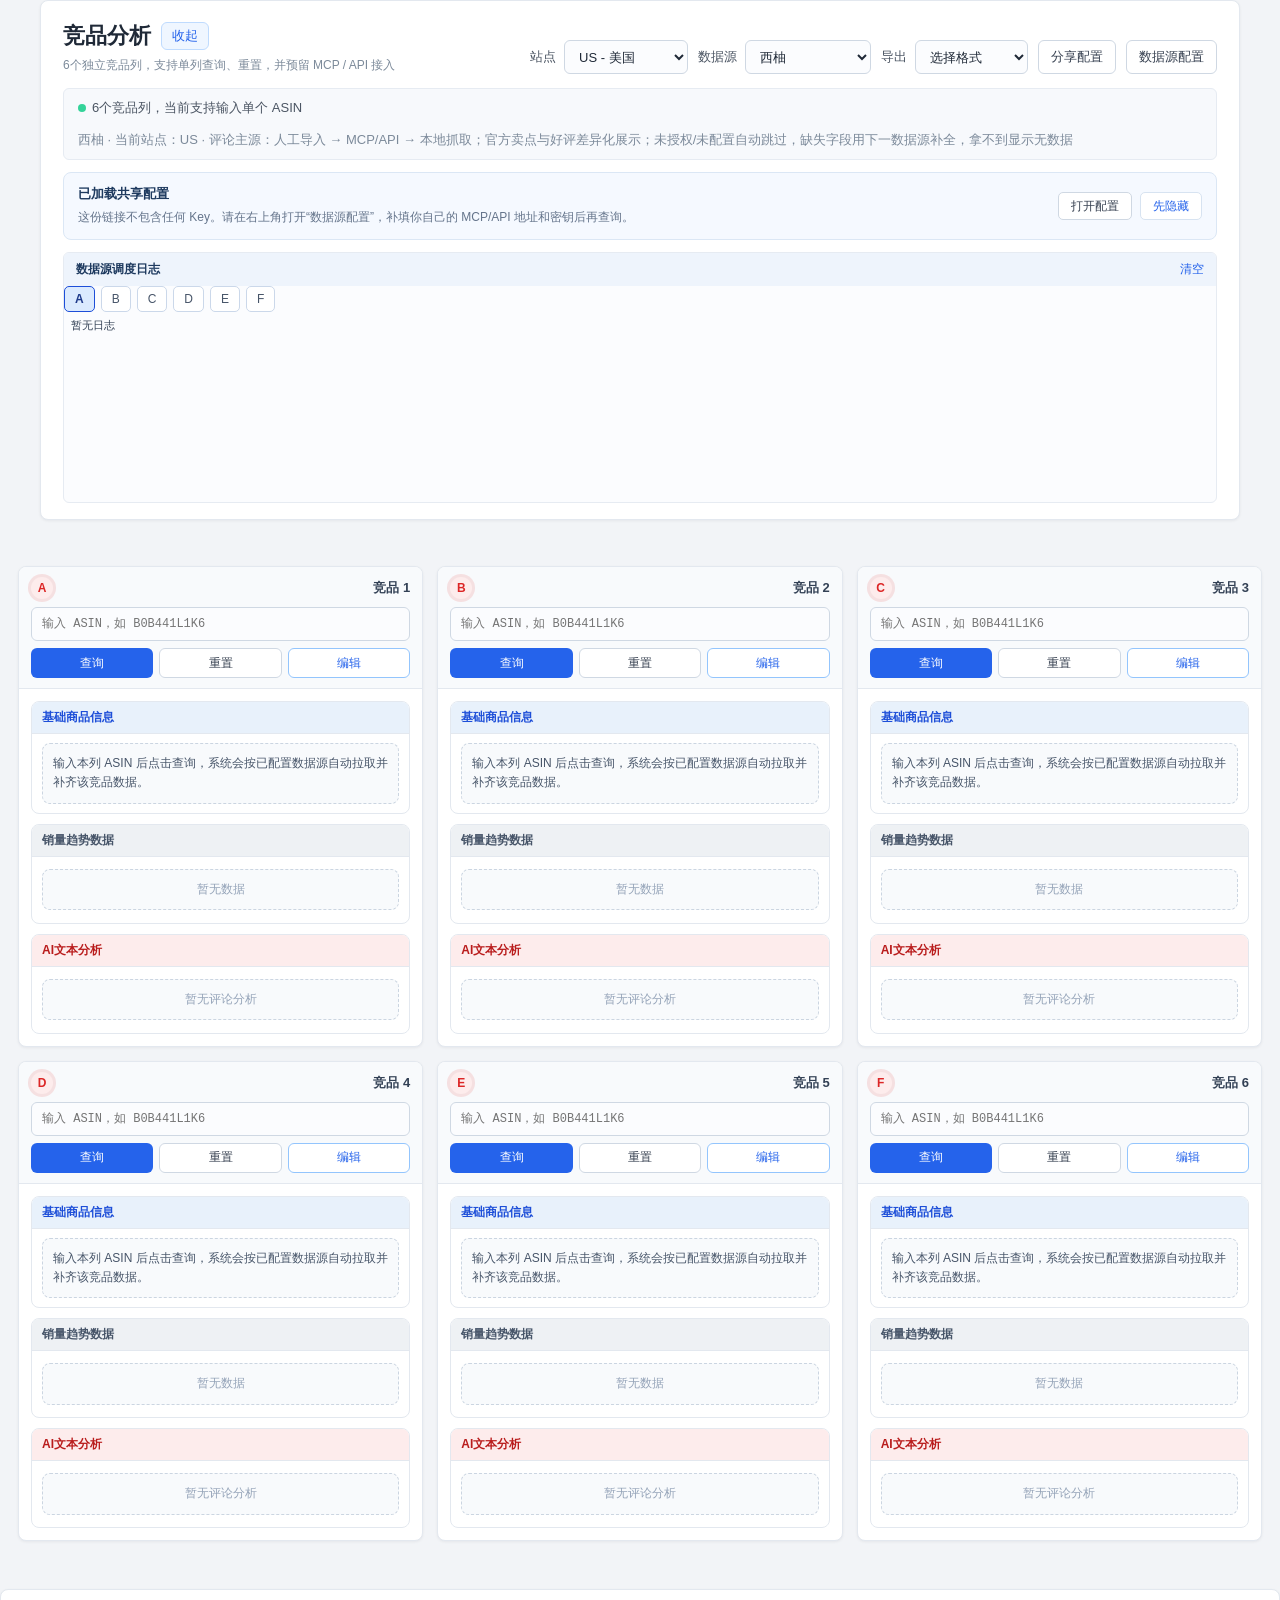
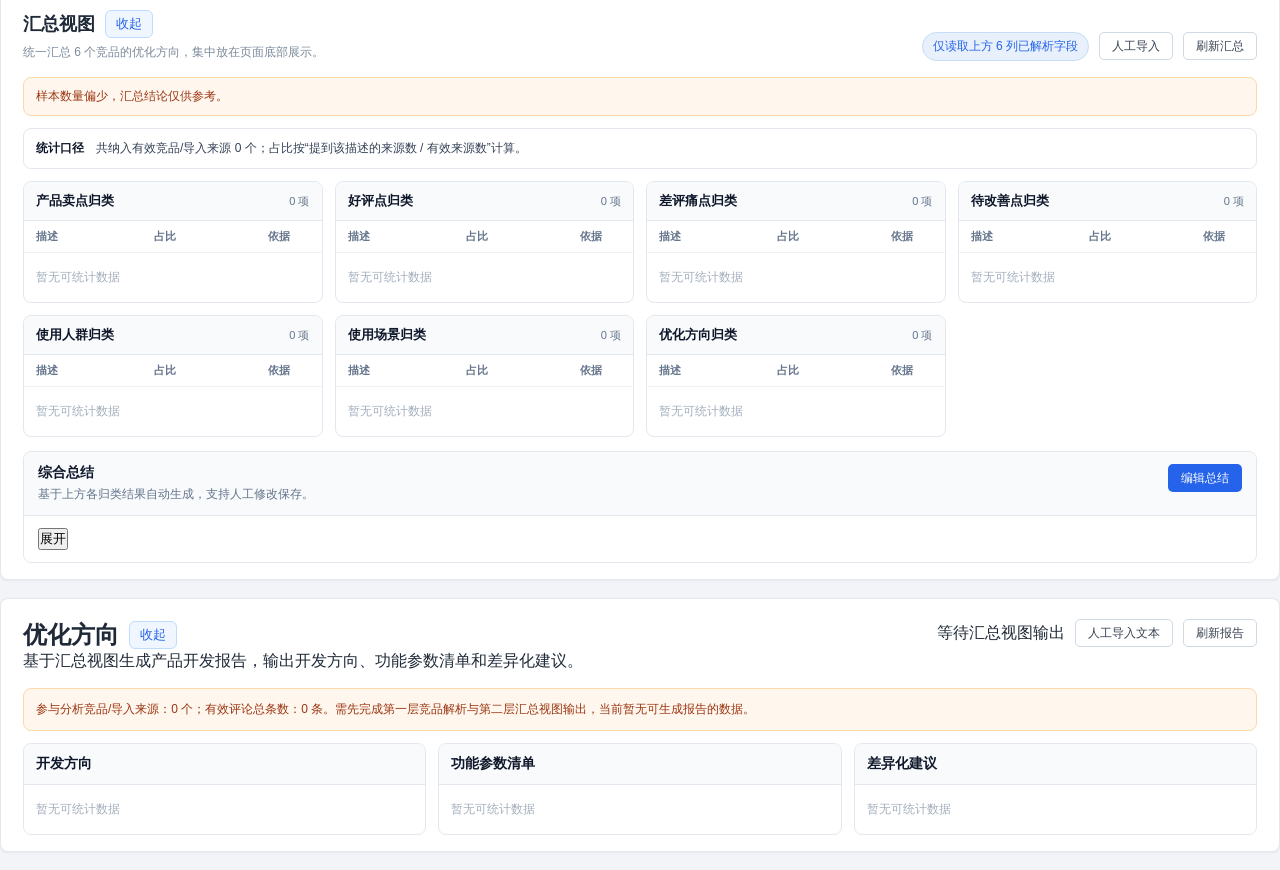
==== commit 4ca51bc0: "Fix competitor export image fallbacks and ASIN links" ====
--- a/index.html
+++ b/index.html
@@ -1,6 +1,7 @@
 ﻿<!doctype html>
 <html lang="zh-CN">
   <head>
+    <script src="/vendor/exceljs.min.js"></script>
     <meta charset="UTF-8" />
     <meta name="viewport" content="width=device-width, initial-scale=1.0" />
     <title>亚马逊竞品自动化分析系统</title>
@@ -89,6 +90,7 @@
         white-space: nowrap;
       }
       .icon-btn:hover { background: #f8fafc; border-color: #9fb2c8; }
+      @media print { body * { visibility: hidden; } }
       .query-row { display: flex; align-items: center; gap: 10px; margin-top: 16px; flex-wrap: wrap; }
       .query-row input {
         flex: 1 1 420px;
@@ -1906,6 +1908,15 @@
           <label class="source-picker">
             <span>数据源</span>
             <select id="sourceSelect"></select>
+          </label>
+          <label class="source-picker">
+            <span>导出</span>
+            <select id="exportSelect">
+              <option value="">选择格式</option>
+              <option value="xlsx">Excel (.xlsx)</option>
+              <option value="json">JSON 数据</option>
+              <option value="pdf">PDF 报告</option>
+            </select>
           </label>
           <button class="icon-btn" id="shareConfigBtn" type="button">分享配置</button>
           <button class="icon-btn" id="configBtn" type="button">数据源配置</button>
@@ -6318,7 +6329,34 @@
           includeSummary: true,
         };
       }
-      function finalizeReviewAnalysisState(state) {
+            function inferAudienceFromReviews(state) {
+        const text = (state.allReviews || state.sampleReviews || []).map((row) => [row.title, row.content, row.text].filter(Boolean).join(" ")).join(" ").toLowerCase();
+        const rules = [
+          { test: ["children", "kids", "kid", "daughter", "son", "grandchild", "child"], value: "家庭儿童" },
+          { test: ["gift", "birthday", "christmas"], value: "送礼家庭" },
+          { test: ["home", "kitchen", "house", "apartment", "family"], value: "家庭用户" },
+          { test: ["camping", "outdoor", "travel", "road trip", "beach"], value: "户外露营人群" },
+          { test: ["gym", "workout", "fitness", "exercise"], value: "健身爱好者" },
+          { test: ["office", "desk", "work"], value: "办公人群" },
+        ];
+        const hits = rules.filter((rule) => rule.test.some((word) => text.includes(word))).map((rule) => rule.value);
+        return hits.length ? hits.slice(0, 3).join("、") : "";
+      }
+      function inferScenarioFromReviews(state) {
+        const text = (state.allReviews || state.sampleReviews || []).map((row) => [row.title, row.content, row.text].filter(Boolean).join(" ")).join(" ").toLowerCase();
+        const rules = [
+          { test: ["kitchen", "cooking", "play kitchen", "pretend"], value: "居家厨房角色扮演" },
+          { test: ["gift", "birthday", "holiday"], value: "节日礼物场景" },
+          { test: ["home", "living room", "bedroom"], value: "居家使用" },
+          { test: ["camping", "outdoor", "beach", "road trip", "travel"], value: "户外旅行" },
+          { test: ["gym", "home gym", "workout"], value: "居家健身" },
+          { test: ["office", "desk"], value: "办公室使用" },
+          { test: ["storage", "organize", "garage"], value: "车库收纳" },
+        ];
+        const hits = rules.filter((rule) => rule.test.some((word) => text.includes(word))).map((rule) => rule.value);
+        return hits.length ? hits.slice(0, 3).join("、") : "";
+      }
+function finalizeReviewAnalysisState(state) {
         const total = Math.max(0, Number(state.uniqueCount) || 0);
         const out = empty("reviewsData", state.asin, manager?.config?.general?.site || "US");
         if (!total) return out;
@@ -6340,22 +6378,30 @@
           positiveTop.reduce((counts, item) => { counts[item.label] = item.count; return counts; }, {}),
           total, 5
         );
+        /* 差评点保留用户原始抱怨，待改善点转为产品侧改进建议，避免两者重复。 */
+        const negativeEntries = negativeTop.slice();
+        const improvementEntries = improvementTop.filter((item) => !negativeTop.some((neg) => neg.label === item.label));
         out.negativeReviews = formatRuleCounts(
-          negativeTop.reduce((counts, item) => { counts[item.label] = item.count; return counts; }, {}),
+          negativeEntries.reduce((counts, item) => { counts[item.label] = item.count; return counts; }, {}),
           total, 5
         );
         out.improvementPoints = formatRuleCounts(
-          improvementTop.reduce((counts, item) => { counts[item.label] = item.count; return counts; }, {}),
+          improvementEntries.reduce((counts, item) => { counts[buildUpgradeSuggestion(item.label)] = item.count; return counts; }, {}),
           total, 5
         );
-        out.targetAudience = formatRuleCounts(
+        /* 人群与场景必须有兜底结论，不允许输出 -- 或空值。 */
+        const audienceText = formatRuleCounts(
           targetTop.reduce((counts, item) => { counts[item.label] = item.count; return counts; }, {}),
           total, 5
         );
-        out.useScenarios = formatRuleCounts(
+        const scenarioText = formatRuleCounts(
           scenarioTop.reduce((counts, item) => { counts[item.label] = item.count; return counts; }, {}),
           total, 5
         );
+        const fallbackAudience = inferAudienceFromReviews(state);
+        const fallbackScenario = inferScenarioFromReviews(state);
+        out.targetAudience = audienceText || (fallbackAudience ? "评论样本不足，推测人群：" + fallbackAudience : "暂无足够评论数据");
+        out.useScenarios = scenarioText || (fallbackScenario ? "评论样本不足，推测场景：" + fallbackScenario : "暂无足够评论数据");
         out.positiveKeywords = splitSummaryLines(out.positiveReviews).map((line) => line.replace(/（.*$/, ""));
         out.negativeKeywords = splitSummaryLines(out.negativeReviews).map((line) => line.replace(/（.*$/, ""));
         out.rawReviews = filteredRawReviews;
@@ -8205,6 +8251,7 @@
         text = text
           .replace(/(\d+)\.\s+(\d+)/g, "$1.$2")
           .replace(/\s*[xX×]\s*/g, " x ");
+        text = text.replace(/(\d+(?:\.\d+)?)\s*\*\s*(\d+(?:\.\d+)?)\s*\*\s*(\d+(?:\.\d+)?)/g, "$1 x $2 x $3");
         const toCm = (n) => formatMetricNumber(Number(n) * 2.54);
         const toKg = (n) => formatMetricNumber(Number(n) * 0.45359237);
         const toKgFromG = (n) => formatMetricNumber(Number(n) / 1000);
@@ -8219,8 +8266,9 @@
         text = text.replace(/(\d+(?:\.\d+)?)\s*(?:英寸|inches?|inch|["”])(?=$|[\s,，.;；、)\]\n])/gi, (_, n) => toCm(n) + "厘米");
         text = text.replace(/(\d+(?:\.\d+)?)\s*(?:磅|pounds?|pound|lbs?|lb)(?=$|[\s,，.;；、)\]\n])/gi, (_, n) => toKg(n) + "千克");
         text = text.replace(/(\d+(?:\.\d+)?)\s*(?:千克|kilograms?|kilogram|kgs?|kg)(?=$|[\s,，.;；、)\]\n])/gi, (_, n) => formatMetricNumber(n) + "千克");
+        text = text.replace(/(\d+(?:\.\d+)?)\s*(?:升|litres?|liters?)(?=$|[\s,，.;；、)\]\n])/gi, (_, n) => formatMetricNumber(n) + "升");
         text = text.replace(/(\d+(?:\.\d+)?)\s*(?:克|grams?|gram|g)(?=$|[\s,，.;；、)\]\n])/gi, (_, n) => toKgFromG(n) + "千克");
-        text = text.replace(/(\d+(?:\.\d+)?)\s*(?:厘米|centimeters?|centimeter|cms?|cm)(?=$|[\s,，.;；、)\]\n])/gi, (_, n) => formatMetricNumber(n) + "厘米");
+        text = text.replace(/(\d+(?:\.\d+)?)\s*(?:厘米|centimetres?|centimeters?|centimeter|cms?|cm)(?=$|[\s,，.;；、)\]\n])/gi, (_, n) => formatMetricNumber(n) + "厘米");
         return text;
       }
       function removeBrandFromProductParams(value) {
@@ -8334,7 +8382,9 @@
           const formatted = formatProductParamValue(label, val);
           if (!formatted) return;
           const old = picked.get(label) || "";
-          if (!old || formatted.length > old.length) picked.set(label, formatted);
+          if (!(old && (old.includes(formatted) || formatted.includes(old)))) {
+            if (!old || formatted.length > old.length) picked.set(label, formatted);
+          }
         });
         if (!picked.size) {
           const fallback = normalizeEnglishPeriod(convertMeasurementsToMetric(translateToChineseText(removeBrandFromProductParams(value))));
@@ -8774,24 +8824,96 @@
       function screenshotIdFor(asin, fieldKey) {
         return String(asin || "").toUpperCase() + "|" + fieldKey;
       }
-      function loadScreenshots() {
-        try { return JSON.parse(localStorage.getItem(SCREENSHOT_KEY) || "{}"); } catch (err) { return {}; }
-      }
-      function saveScreenshots(map) {
-        try { localStorage.setItem(SCREENSHOT_KEY, JSON.stringify(map)); } catch (err) {
-          console.warn("截图保存失败，可能超出浏览器本地存储限制", err);
-          showToast("截图过大，浏览器本地存储保存失败");
-        }
+      /* 截图存储：IndexedDB 大容量存储，原图直存不狠压，避免 localStorage 5MB 上限导致失败/模糊 */
+      let screenshotDbPromise = null;
+      function screenshotDb() {
+        if (!screenshotDbPromise) {
+          screenshotDbPromise = new Promise((resolve, reject) => {
+            const req = indexedDB.open("amz_competitor_screenshots", 1);
+            req.onupgradeneeded = () => { req.result.createObjectStore("shots"); };
+            req.onsuccess = () => resolve(req.result);
+            req.onerror = () => reject(req.error || new Error("IndexedDB 打开失败"));
+          });
+        }
+        return screenshotDbPromise;
+      }
+      async function screenshotDbSet(id, dataUrl) {
+        const db = await screenshotDb();
+        return new Promise((resolve, reject) => {
+          const tx = db.transaction("shots", "readwrite");
+          const store = tx.objectStore("shots");
+          if (dataUrl) store.put(dataUrl, id); else store.delete(id);
+          tx.oncomplete = () => resolve(true);
+          tx.onerror = () => reject(tx.error || new Error("IndexedDB 写入失败"));
+        });
+      }
+      async function screenshotDbGet(id) {
+        const db = await screenshotDb();
+        return new Promise((resolve) => {
+          const req = db.transaction("shots", "readonly").objectStore("shots").get(id);
+          req.onsuccess = () => resolve(req.result || "");
+          req.onerror = () => resolve("");
+        });
+      }
+      async function screenshotDbAll() {
+        const db = await screenshotDb();
+        return new Promise((resolve) => {
+          const store = db.transaction("shots", "readonly").objectStore("shots");
+          const out = {};
+          const req = store.openCursor();
+          req.onsuccess = () => {
+            const cursor = req.result;
+            if (cursor) { out[cursor.key] = cursor.value; cursor.continue(); }
+            else resolve(out);
+          };
+          req.onerror = () => resolve({});
+        });
+      }
+      /* 兼容旧同步调用：内存缓存 + 启动时后台加载 */
+      const screenshotMemCache = { map: null, pending: null };
+      async function loadScreenshotsAsync() {
+        const idb = await screenshotDbAll();
+        let legacy = {};
+        try { legacy = JSON.parse(localStorage.getItem(SCREENSHOT_KEY) || "{}"); } catch (err) { legacy = {}; }
+        return Object.assign(idb, legacy);
+      }
+      function ensureScreenshotsLoaded() {
+        if (!screenshotMemCache.pending) {
+          screenshotMemCache.pending = loadScreenshotsAsync().then((map) => {
+            screenshotMemCache.map = map;
+            renderAllColumnsIfReady();
+          }).catch(() => {});
+        }
+        return screenshotMemCache.pending;
+      }
+      function renderAllColumnsIfReady() {
+        try {
+          columns.forEach((column, index) => {
+            if (column && column.product && column.product.done) renderColumn(column);
+          });
+          const manualOpen = document.querySelector("[data-manual-save]");
+          if (manualOpen) {
+            const idx = Number(manualOpen.dataset.manualSave);
+            if (columns[idx]) renderManualEdit(columns[idx]);
+          }
+        } catch (err) { /* 静默：截图缓存加载后的重绘失败不影响主流程 */ }
       }
       function getScreenshot(asin, fieldKey) {
-        return loadScreenshots()[screenshotIdFor(asin, fieldKey)] || "";
+        const map = screenshotMemCache.map || {};
+        return map[screenshotIdFor(asin, fieldKey)] || "";
       }
       function setScreenshot(asin, fieldKey, dataUrl) {
-        const map = loadScreenshots();
         const id = screenshotIdFor(asin, fieldKey);
-        if (!dataUrl) delete map[id];
-        else map[id] = dataUrl;
-        saveScreenshots(map);
+        if (!screenshotMemCache.map) screenshotMemCache.map = {};
+        if (dataUrl) screenshotMemCache.map[id] = dataUrl;
+        else delete screenshotMemCache.map[id];
+        screenshotDbSet(id, dataUrl).then(() => {
+          if (dataUrl) { try { localStorage.removeItem(SCREENSHOT_KEY); } catch (err) {} }
+        }).catch((err) => {
+          console.warn("截图 IndexedDB 保存失败", err);
+          showToast("截图保存失败：" + (err.message || err));
+        });
+        return true;
       }
       function firstPresentValue(...values) {
         for (const value of values) {
@@ -9100,15 +9222,40 @@
           return;
         }
         try {
-          const dataUrl = await screenshotFileToDataUrl(file);
-          setScreenshot(asin, fieldKey, dataUrl);
+          let dataUrl = await screenshotFileToDataUrl(file);
+          let saved = false;
+          for (const [side, quality] of [[1920, 0.9], [1600, 0.85], [1280, 0.82], [1000, 0.78], [760, 0.72], [560, 0.65], [400, 0.6]]) {
+            const compressed = await compressScreenshotDataUrl(dataUrl, side, quality);
+            saved = setScreenshot(asin, fieldKey, compressed);
+            if (saved) break;
+          }
           if (column.product && column.product.done) renderColumn(column);
           const manualCard = document.querySelector('[data-manual-save="' + index + '"]');
           if (manualCard) renderManualEdit(column);
-          showToast("截图已保存到当前竞品");
+          showToast(saved ? "截图已保存到当前竞品" : "截图保存失败，浏览器存储空间不足");
         } catch (err) {
           showToast(err.message || "截图保存失败");
         }
+      }
+      function compressScreenshotDataUrl(dataUrl, maxSide = 1920, quality = 0.9) {
+        return new Promise((resolve) => {
+          const img = new Image();
+          img.onload = () => {
+            const scale = Math.min(1, maxSide / Math.max(img.width || 1, img.height || 1));
+            if (scale >= 1 && dataUrl.length < 1400000) { resolve(dataUrl); return; }
+            const canvas = document.createElement("canvas");
+            canvas.width = Math.max(1, Math.round((img.width || maxSide) * scale));
+            canvas.height = Math.max(1, Math.round((img.height || maxSide) * scale));
+            const ctx = canvas.getContext("2d");
+            ctx.imageSmoothingEnabled = true;
+            ctx.imageSmoothingQuality = "high";
+            ctx.drawImage(img, 0, 0, canvas.width, canvas.height);
+            try { resolve(canvas.toDataURL("image/jpeg", quality)); }
+            catch (err) { resolve(dataUrl); }
+          };
+          img.onerror = () => resolve(dataUrl);
+          img.src = dataUrl;
+        });
       }
       async function savePastedScreenshot(index, fieldKey, clipboardData) {
         const item = Array.from(clipboardData.items || []).find((x) => x.type && x.type.startsWith("image/"));
@@ -9216,7 +9363,7 @@
         html += '<div class="card-section"><div class="card-section-head blue">基础商品信息</div><div class="card-section-body">';
         html += rowHtml("品牌", obj["品牌"]);
         html += rowHtml("图片", image.src, { image: true, fallback: image.fallback || "" });
-        html += rowHtml("ASIN", obj["ASIN"], { link: true, href: obj["链接"] || amazonProductUrl(obj["ASIN"], obj["站点"] || obj["marketplace"]) });
+        html += rowHtml("ASIN", obj["ASIN"]);
         html += rowHtml("链接", obj["链接"], { link: true });
         html += rowHtml("标题", obj["标题"], { fold: true });
         html += rowHtml("售价", obj["售价"]);
@@ -10192,7 +10339,7 @@
         const refs = item.refs || [];
         const first = refs[0] || {};
         const chips = refs.length
-          ? '<div class="summary-asin-list">' + refs.map((ref) => '<span class="summary-asin-chip" data-summary-jump="' + esc(ref.index) + '">' + esc(ref.asin) + '</span>').join("") + '</div>'
+          ? '<div class="summary-asin-list">' + refs.map((ref) => '<span class="summary-asin-chip" data-summary-jump="' + esc(ref.index) + '">' + esc(COLUMN_KEYS[ref.index] || ref.asin) + '</span>').join("") + '</div>'
           : '<span class="empty">暂无可统计数据</span>';
         return '<div class="summary-metric-row" data-summary-jump="' + esc(first.index ?? "") + '">' +
           '<div class="summary-metric-desc">' + esc(item.label) +
@@ -10345,6 +10492,312 @@
         renderOptimizationSummary();
         showToast("综合说明已保存");
       }
+
+      /* ===== 导出模块：Excel / JSON / PDF ===== */
+      const EXPORT_FIELD_ORDER = ["图片","ASIN","标题","售价","上线时间","排名","评分","评论数","变体","产品参数信息","包装尺寸及重量","30天销量(畅销变体)","历史月销","Keepa趋势","AI评论分析","产品卖点","好评点","差评点","待改善点","使用人群","使用场景","优化方向"];
+      function exportRows() {
+        return columns.map((column, index) => {
+          const product = column.product && column.product.done && !column.product.error ? buildProductFromResult(column.product) : emptyProduct(column.asin);
+          const raw = column.product?.data?.reviewsData?.rawReviews;
+          return { key: COLUMN_KEYS[index] || ("列" + (index + 1)), brand: product["品牌"] || "无数据", data: product, rawReviews: Array.isArray(raw) ? raw : [] };
+        }).filter((item) => item.data["ASIN"] || item.data["标题"]);
+      }
+      function exportValue(value) {
+        const text = String(value == null ? "" : value).trim();
+        return text || "无数据";
+      }
+      function exportLinkFor(data) {
+        return data["链接"] || amazonProductUrl(data["ASIN"], manager?.config?.general?.site || "US");
+      }
+      function buildExportJson() {
+        return {
+          exportedAt: new Date().toISOString(),
+          site: manager?.config?.general?.site || "US",
+          competitors: exportRows().map((item) => {
+            const out = {};
+            EXPORT_FIELD_ORDER.forEach((key) => {
+              out[key] = key === "ASIN" ? { value: exportValue(item.data[key]), link: exportLinkFor(item.data) } : exportValue(item.data[key]);
+            });
+            return out;
+          }),
+          optimizationSummary: buildOverallOptimizationSummaryText() || "无数据",
+        };
+      }
+      function downloadBlob(filename, blob) {
+        const url = URL.createObjectURL(blob);
+        const a = document.createElement("a");
+        a.href = url; a.download = filename;
+        document.body.appendChild(a); a.click(); a.remove();
+        setTimeout(() => URL.revokeObjectURL(url), 4000);
+      }
+      function timestampForFile() {
+        const d = new Date();
+        const p = (n) => String(n).padStart(2, "0");
+        return d.getFullYear() + p(d.getMonth()+1) + p(d.getDate()) + "_" + p(d.getHours()) + p(d.getMinutes());
+      }
+      function xmlEsc(text) {
+        return String(text).replace(/&/g,"&amp;").replace(/</g,"&lt;").replace(/>/g,"&gt;").replace(/"/g,"&quot;").replace(/[\u0000-\u0008\u000B\u000C\u000E-\u001F]/g,"");
+      }
+      function xlsxColName(n) {
+        let s = "";
+        do { s = String.fromCharCode(65 + (n % 26)) + s; n = Math.floor(n / 26) - 1; } while (n >= 0);
+        return s;
+      }
+      function xlsxCell(ref, value, opts = {}) {
+        const style = opts.style ? ' s="' + opts.style + '"' : "";
+        if (opts.number && Number.isFinite(Number(value))) return '<c r="' + ref + '"' + style + '><v>' + Number(value) + "</v></c>";
+        return '<c r="' + ref + '"' + style + ' t="inlineStr"><is><t xml:space="preserve">' + xmlEsc(String(value ?? "")) + "</t></is></c>";
+      }
+      async function buildSheet1Rows(rows) {
+        const out = [];
+        out.push({ cells: [{ v: "字段维度", style: 1 }].concat(rows.map((item) => ({ v: item.brand, style: 1 }))) });
+        EXPORT_FIELD_ORDER.forEach((field) => {
+          const cells = [{ v: field, style: 1 }];
+          rows.forEach((item) => {
+            let v = exportValue(item.data[field]);
+            let style = 2;
+            /* 主图兜底已在导出入口预取，这里只读取结果 */
+            if (field === "售价" && /原价|折扣|-\d+%/.test(v)) style = 3;
+            if (field === "ASIN") { v = item.data["ASIN"] || v; }
+            cells.push({ v, style });
+          });
+          out.push({ cells });
+        });
+        return out;
+      }
+      function buildSheet2Rows(rows) {
+        const out = [];
+        out.push({ cells: [{ v: "ASIN", style: 1 }, { v: "星级", style: 1 }, { v: "标题", style: 1 }, { v: "评论内容", style: 1 }] });
+        rows.forEach((item) => {
+          const asin = item.data["ASIN"] || "";
+          const raw = item.rawReviews || [];
+          if (!raw.length) { out.push({ cells: [{ v: asin }, { v: "" }, { v: "" }, { v: "无数据" }] }); return; }
+          raw.forEach((r) => {
+            const text = typeof r === "string" ? r : [r.title, r.content, r.text].filter(Boolean).join("\n");
+            out.push({ cells: [{ v: asin }, { v: typeof r === "object" ? String(r.rating ?? "") : "" }, { v: typeof r === "object" ? String(r.title || "") : "" }, { v: text || "无数据" }] });
+          });
+        });
+        return out;
+      }
+      function sheetXml(rows) {
+        const body = rows.map((row, i) => {
+          const r = i + 1;
+          return '<row>' + row.cells.map((cell, c) => {
+            const ref = xlsxColName(c) + r;
+            const st = cell.style ? ' s="' + cell.style + '"' : "";
+            return '<c r="' + ref + '"' + st + ' t="inlineStr"><is><t xml:space="preserve">' + xmlEsc(cell.v ?? "") + "</t></is></c>";
+          }).join("") + '</row>';
+        }).join("");
+        return '<sheetData>' + body + '</sheetData>';
+      }
+      function buildXlsx(model, images) {
+        images = images || [];
+        const rowCount = Math.max(model.sheet1.length, 1);
+        const colCount = Math.max(model.rows.length + 1, 2);
+        const colsXml = '<cols>' +
+          '<col min="1" max="1" width="16" customWidth="1"/>' +
+          '<col min="2" max="' + colCount + '" width="34" customWidth="1"/>' +
+          '</cols>';
+        const mergeCount = 1;
+        const merges = '<mergeCells count="' + mergeCount + '"><mergeCell ref="A' + (model.sheet1.length + 2) + ':' + xlsxColName(colCount - 1) + (model.sheet1.length + 5) + '"/></mergeCells>';
+        const ws1 = '<?xml version="1.0" encoding="UTF-8" standalone="yes"?><worksheet xmlns="http://schemas.openxmlformats.org/spreadsheetml/2006/main">' + colsXml + sheetXml(model.sheet1) + merges + '<row r="' + (model.sheet1.length + 2) + '"><c r="A' + (model.sheet1.length + 2) + '" t="inlineStr"><is><t xml:space="preserve">' + xmlEsc("优化方向总结（A必解决 / B重要提升 / C拉开差距）与跨竞品结论：\n" + (model.summaryText || "无数据")) + '</t></is></c></row></worksheet>';
+        const ws2 = '<?xml version="1.0" encoding="UTF-8" standalone="yes"?><worksheet xmlns="http://schemas.openxmlformats.org/spreadsheetml/2006/main">' + sheetXml(model.sheet2) + '</worksheet>';
+        const workbook = '<?xml version="1.0" encoding="UTF-8" standalone="yes"?><workbook xmlns="http://schemas.openxmlformats.org/spreadsheetml/2006/main" xmlns:r="http://schemas.openxmlformats.org/officeDocument/2006/relationships"><sheets><sheet name="竞品对比表" sheetId="1" r:id="rId1"/><sheet name="原始评论" sheetId="2" r:id="rId2"/></sheets></workbook>';
+        const rels = '<?xml version="1.0" encoding="UTF-8" standalone="yes"?><Relationships xmlns="http://schemas.openxmlformats.org/package/2006/relationships"><Relationship Id="rId1" Type="http://schemas.openxmlformats.org/officeDocument/2006/relationships/worksheet" Target="worksheets/sheet1.xml"/><Relationship Id="rId2" Type="http://schemas.openxmlformats.org/officeDocument/2006/relationships/worksheet" Target="worksheets/sheet2.xml"/><Relationship Id="rId3" Type="http://schemas.openxmlformats.org/officeDocument/2006/relationships/styles" Target="styles.xml"/></Relationships>';
+        const styles = '<?xml version="1.0" encoding="UTF-8" standalone="yes"?><styleSheet xmlns="http://schemas.openxmlformats.org/spreadsheetml/2006/main"><fonts count="3"><font><sz val="11"/><name val="Calibri"/></font><font><b/><color rgb="FFFFFFFF"/><sz val="11"/><name val="Calibri"/></font><font><color rgb="FFCC0000"/><sz val="11"/><name val="Calibri"/></font></fonts><fills count="3"><fill><patternFill patternType="none"/></fill><fill><patternFill patternType="solid"><fgColor rgb="FF2563EB"/></patternFill></fill><fill><patternFill patternType="solid"><fgColor rgb="FFFFFFFF"/></patternFill></fill></fills><borders count="2"><border><left/><right/><top/><bottom/><diagonal/></border><border><left style="thin"><color rgb="FFD9D9D9"/></left><right style="thin"><color rgb="FFD9D9D9"/></right><top style="thin"><color rgb="FFD9D9D9"/></top><bottom style="thin"><color rgb="FFD9D9D9"/></bottom><diagonal/></border></borders><cellStyleXfs count="1"><xf numFmtId="0" fontId="0" fillId="0" borderId="0"/></cellStyleXfs><cellXfs count="4"><xf numFmtId="0" fontId="0" fillId="0" borderId="1" xfId="0" applyBorder="1" applyAlignment="1"><alignment wrapText="1" vertical="top"/></xf><xf numFmtId="0" fontId="1" fillId="1" borderId="1" xfId="0" applyFont="1" applyFill="1" applyBorder="1" applyAlignment="1"><alignment wrapText="1" vertical="center"/></xf><xf numFmtId="0" fontId="0" fillId="2" borderId="1" xfId="0" applyBorder="1" applyAlignment="1"><alignment wrapText="1" vertical="top"/></xf><xf numFmtId="0" fontId="2" fillId="2" borderId="1" xfId="0" applyFont="1" applyBorder="1" applyAlignment="1"><alignment wrapText="1" vertical="top"/></xf></cellXfs></styleSheet>';
+        const contentTypes = '<?xml version="1.0" encoding="UTF-8" standalone="yes"?><Types xmlns="http://schemas.openxmlformats.org/package/2006/content-types"><Default Extension="rels" ContentType="application/vnd.openxmlformats-package.relationships+xml"/><Default Extension="xml" ContentType="application/xml"/><Override PartName="/xl/workbook.xml" ContentType="application/vnd.openxmlformats-officedocument.spreadsheetml.sheet.main+xml"/><Override PartName="/xl/worksheets/sheet1.xml" ContentType="application/vnd.openxmlformats-officedocument.spreadsheetml.worksheet+xml"/><Override PartName="/xl/worksheets/sheet2.xml" ContentType="application/vnd.openxmlformats-officedocument.spreadsheetml.worksheet+xml"/><Override PartName="/xl/styles.xml" ContentType="application/vnd.openxmlformats-officedocument.spreadsheetml.styles+xml"/></Types>';
+        const rootRels = '<?xml version="1.0" encoding="UTF-8" standalone="yes"?><Relationships xmlns="http://schemas.openxmlformats.org/package/2006/relationships"><Relationship Id="rId1" Type="http://schemas.openxmlformats.org/officeDocument/2006/relationships/officeDocument" Target="xl/workbook.xml"/></Relationships>';
+        /* 图片嵌入：drawing + 媒体文件，每张图锚定到对应字段行 x 竞品列 */
+        const extraFiles = [];
+        let drawingXml = "";
+        let drawingRelsXml = "";
+        let contentExtra = "";
+        let relsExtra = "";
+        if (images.length) {
+          const relParts = [];
+          const anchorParts = [];
+          images.forEach((img, idx) => {
+            const rid = "rId" + (idx + 1);
+            const fileName = "image" + (idx + 1) + "." + img.ext;
+            extraFiles.push(["xl/media/" + fileName, img.bytes]);
+            contentExtra += '<Override PartName="/xl/media/' + fileName + '" ContentType="image/' + (img.ext === "jpg" ? "jpeg" : img.ext) + '"/>';
+            relParts.push('<Relationship Id="' + rid + '" Type="http://schemas.openxmlformats.org/officeDocument/2006/relationships/image" Target="../media/' + fileName + '"/>');
+            const excelRow = img.row + 2;
+            const excelCol = img.col;
+            anchorParts.push('<xdr:twoCellAnchor><xdr:from><xdr:col>' + excelCol + '</xdr:col><xdr:colOff>50000</xdr:colOff><xdr:row>' + (excelRow - 1) + '</xdr:row><xdr:rowOff>50000</xdr:rowOff></xdr:from><xdr:to><xdr:col>' + (excelCol + 1) + '</xdr:col><xdr:colOff>10000</xdr:colOff><xdr:row>' + excelRow + '</xdr:row><xdr:rowOff>10000</xdr:rowOff></xdr:to><xdr:pic><xdr:nvPicPr><xdr:cNvPr id="' + (idx + 2) + '" name="' + fileName + '"/><xdr:cNvPicPr/></xdr:nvPicPr><xdr:blipFill><a:blip r:embed="' + rid + '"/><a:stretch><a:fillRect/></a:stretch></xdr:blipFill><xdr:spPr><a:prstGeom prst="rect"><a:avLst/></a:prstGeom></xdr:spPr></xdr:pic><xdr:clientData/></xdr:twoCellAnchor>');
+          });
+          drawingXml = '<?xml version="1.0" encoding="UTF-8" standalone="yes"?><xdr:wsDr xmlns:xdr="http://schemas.openxmlformats.org/drawingml/2006/spreadsheetDrawing" xmlns:a="http://schemas.openxmlformats.org/drawingml/2006/main" xmlns:r="http://schemas.openxmlformats.org/officeDocument/2006/relationships">' + anchorParts.join("") + '</xdr:wsDr>';
+          drawingRelsXml = '<?xml version="1.0" encoding="UTF-8" standalone="yes"?><Relationships xmlns="http://schemas.openxmlformats.org/package/2006/relationships">' + relParts.join("") + '</Relationships>';
+          contentExtra = '<Override PartName="/xl/drawings/drawing1.xml" ContentType="application/vnd.openxmlformats-officedocument.drawing+xml"/>' + contentExtra;
+          relsExtra = '<Relationship Id="rIdDraw" Type="http://schemas.openxmlformats.org/officeDocument/2006/relationships/drawing" Target="../drawings/drawing1.xml"/>';
+        }
+        const ws1WithDraw = drawingXml
+          ? ws1.replace('<worksheet xmlns="http://schemas.openxmlformats.org/spreadsheetml/2006/main">', '<worksheet xmlns="http://schemas.openxmlformats.org/spreadsheetml/2006/main" xmlns:r="http://schemas.openxmlformats.org/officeDocument/2006/relationships">').replace("</worksheet>", '<drawing r:id="rIdDraw"/></worksheet>')
+          : ws1;
+        const contentTypesWithImages = contentExtra
+          ? contentTypes.replace("</Types>", contentExtra + "</Types>")
+          : contentTypes;
+        const zipEntries = [
+          ["[Content_Types].xml", contentTypesWithImages],
+          ["_rels/.rels", rootRels],
+          ["xl/workbook.xml", workbook],
+          ["xl/_rels/workbook.xml.rels", rels],
+          ["xl/styles.xml", styles],
+          ["xl/worksheets/sheet1.xml", ws1WithDraw],
+          ["xl/worksheets/sheet2.xml", ws2],
+          ["xl/worksheets/_rels/sheet1.xml.rels", '<?xml version="1.0" encoding="UTF-8" standalone="yes"?><Relationships xmlns="http://schemas.openxmlformats.org/package/2006/relationships">' + relsExtra + '</Relationships>'],
+          ["xl/drawings/drawing1.xml", drawingXml],
+          ["xl/drawings/_rels/drawing1.xml.rels", drawingRelsXml],
+        ].filter((entry) => entry[1]);
+        extraFiles.forEach((f) => zipEntries.push(f));
+        return zipCreateBlob(zipEntries.map((entry) => ({ name: entry[0], bytes: typeof entry[1] === "string" ? new TextEncoder().encode(entry[1]) : entry[1] })));
+      }
+      function buildPdfHtml(model) {
+        const headCells = model.rows.map((item) => '<th>' + xmlEsc(item.brand) + '</th>').join("");
+        const bodyCells = EXPORT_FIELD_ORDER.map((field) => {
+          const cells = model.rows.map((item) => '<td>' + xmlEsc(exportValue(item.data[field])) + '</td>').join("");
+          return '<tr><th class="fld">' + xmlEsc(field) + '</th>' + cells + '</tr>';
+        }).join("");
+        return '<!doctype html><html lang="zh-CN"><head><meta charset="utf-8"><title>竞品分析报告</title><style>body{font-family:"Microsoft YaHei",sans-serif;margin:12px;}table{border-collapse:collapse;width:100%;table-layout:fixed;}th,td{border:1px solid #cbd5e1;padding:6px;font-size:10px;vertical-align:top;word-break:break-word;white-space:pre-wrap;}thead th{background:#2563eb;color:#fff;}tbody th.fld{background:#2563eb;color:#fff;width:8%;}.red{color:#cc0000;}@page{size:A3 landscape;margin:8mm;}</style></head><body><h2 style="margin:4px 0 8px">竞品分析报告</h2><table><thead><tr><th class="fld">字段维度</th>' + headCells + '</tr></thead><tbody>' + bodyCells + '</tbody></table><h3>优化方向</h3><pre style="white-space:pre-wrap;font-size:11px;font-family:inherit">' + xmlEsc(model.summaryText) + '</pre><script>window.onload=()=>setTimeout(()=>window.print(),300);</' + 'script></body></html>';
+      }
+      /* zip 打包器：支持文本与二进制（图片），store 模式不压缩 */
+      function zipCreateBlob(entries) {
+        const enc = new TextEncoder();
+        const crcTable = (() => { const t = []; for (let n = 0; n < 256; n++) { let c = n; for (let k = 0; k < 8; k++) c = c & 1 ? 0xEDB88320 ^ (c >>> 1) : c >>> 1; t[n] = c >>> 0; } return t; })();
+        const crc32 = (buf) => { let c = -1; for (let i = 0; i < buf.length; i++) c = (c >>> 8) ^ crcTable[(c ^ buf[i]) & 0xFF]; return (c ^ -1) >>> 0; };
+        const chunks = [], central = [];
+        let offset = 0;
+        entries.forEach((entry) => {
+          const nameBytes = enc.encode(entry.name);
+          const data = entry.bytes;
+          const crc = crc32(data);
+          const local = new Uint8Array(30 + nameBytes.length);
+          const dv = new DataView(local.buffer);
+          dv.setUint32(0, 0x04034b50, true); dv.setUint16(4, 20, true);
+          dv.setUint32(14, crc, true); dv.setUint32(18, data.length, true); dv.setUint32(22, data.length, true);
+          dv.setUint16(26, nameBytes.length, true);
+          local.set(nameBytes, 30);
+          chunks.push(local, data);
+          const cen = new Uint8Array(46 + nameBytes.length);
+          const cv = new DataView(cen.buffer);
+          cv.setUint32(0, 0x02014b50, true); cv.setUint16(4, 20, true); cv.setUint16(6, 20, true);
+          cv.setUint32(16, crc, true); cv.setUint32(20, data.length, true); cv.setUint32(24, data.length, true);
+          cv.setUint16(28, nameBytes.length, true);
+          cv.setUint32(42, offset, true);
+          cen.set(nameBytes, 46);
+          central.push(cen);
+          offset += local.length + data.length;
+        });
+        const centralSize = central.reduce((sum, c) => sum + c.length, 0);
+        const end = new Uint8Array(22);
+        const ev = new DataView(end.buffer);
+        ev.setUint32(0, 0x06054b50, true);
+        ev.setUint16(8, entries.length, true); ev.setUint16(10, entries.length, true);
+        ev.setUint32(12, centralSize, true); ev.setUint32(16, offset, true);
+        return new Blob(chunks.concat(central, [end]), { type: "application/vnd.openxmlformats-officedocument.spreadsheetml.sheet" });
+      }
+      async function fetchImageBytes(src) {
+        try {
+          if (!src) return null;
+          const text = String(src).trim();
+          let candidates = [text];
+          if (/^https?:\/\//i.test(text) && !text.includes("127.0.0.1")) {
+            candidates.unshift("/api/image-proxy?url=" + encodeURIComponent(text));
+          }
+          if (text.startsWith("data:")) {
+            const base64 = text.split(",")[1] || "";
+            const bin = atob(base64);
+            const bytes = new Uint8Array(bin.length);
+            for (let i = 0; i < bin.length; i++) bytes[i] = bin.charCodeAt(i);
+            return bytes.length > 100 ? bytes : null;
+          }
+          for (const candidate of candidates) {
+            try {
+              const res = await fetch(candidate);
+              if (!res.ok) continue;
+              const bytes = new Uint8Array(await res.arrayBuffer());
+              if (bytes.length > 100) return bytes;
+            } catch (err) { /* 试下一个候选地址 */ }
+          }
+          return null;
+        } catch (err) { return null; }
+      }
+      function detectImageExt(bytes) {
+        if (!bytes || bytes.length < 4) return "png";
+        if (bytes[0] === 0x89 && bytes[1] === 0x50) return "png";
+        if (bytes[0] === 0xFF && bytes[1] === 0xD8) return "jpg";
+        if (bytes[0] === 0x47 && bytes[1] === 0x49) return "gif";
+        return "png";
+      }
+      /* 收集可嵌入图片：产品主图 + IndexedDB 截图位；失败返回 null 由链接文本兜底 */
+      async function collectExportImages(rows) {
+        const shotFields = { "变体": 8, "30天销量(畅销变体)": 11, "历史月销": 12, "Keepa趋势": 13, "AI评论分析": 14 };
+        await ensureScreenshotsLoaded();
+        const out = [];
+        for (let i = 0; i < rows.length; i++) {
+          const item = rows[i];
+          const col = i + 1;
+          const asin = item.data["ASIN"] || "";
+          const productImg = item.data["图片"] || "";
+          const bytes = productImg ? await fetchImageBytes(productImg) : null;
+          if (bytes) out.push({ bytes, ext: detectImageExt(bytes), col, row: 0 });
+          for (const [fieldKey, row] of Object.entries(shotFields)) {
+            const dataUrl = getScreenshot(asin, fieldKey);
+            if (!dataUrl) continue;
+            const shotBytes = await fetchImageBytes(dataUrl);
+            if (shotBytes) out.push({ bytes: shotBytes, ext: detectImageExt(shotBytes), col, row });
+          }
+        }
+        return out;
+      }
+      /* 导出兜底：接口没给主图时，从亚马逊商品页抓真实主图，失败返回空由“无数据”接管 */
+      async function fetchAmazonPageImageForExport(asin) {
+        try {
+          const res = await fetchLocalApi("api/amazon/product-page?asin=" + encodeURIComponent(String(asin).toUpperCase()) +
+            "&site=" + encodeURIComponent(normalizeMarketplaceSite(manager?.config?.general?.site || "US")));
+          if (!res || !res.ok) return "";
+          const page = await res.json();
+          return page && page.found && page.imageUrl ? String(page.imageUrl) : "";
+        } catch (err) { return ""; }
+      }
+
+      async function exportData(type) {
+        if (!exportRows().length) { showToast("暂无可导出的竞品数据，请先查询"); return; }
+        showToast("正在生成文件，请稍候");
+        await new Promise((r) => setTimeout(r, 60));
+        try {
+          if (type === "json") {
+            downloadBlob("竞品分析_" + timestampForFile() + ".json", new Blob([JSON.stringify(buildExportJson(), null, 2)], { type: "application/json" }));
+            return;
+          }
+          if (type === "xlsx") {
+            const rows = exportRows();
+            /* 接口没返回主图时，逐列用亚马逊商品页真实主图兜底 */
+            for (const item of rows) {
+              if (item.data["图片"] && String(item.data["图片"]).trim()) continue;
+              const asin = item.data["ASIN"] || "";
+              if (!/^[A-Z0-9]{10}$/i.test(asin)) continue;
+              const pageImg = await fetchAmazonPageImageForExport(asin);
+              if (pageImg) item.data["图片"] = pageImg;
+            }
+            const images = await collectExportImages(rows);
+            const model = { rows, sheet1: await buildSheet1Rows(rows), sheet2: buildSheet2Rows(rows), summaryText: buildOverallOptimizationSummaryText() || "无数据" };
+            downloadBlob("竞品分析_" + timestampForFile() + ".xlsx", buildXlsx(model, images));
+            showToast(images.length ? "已嵌入 " + images.length + " 张图片" : "图片源不可嵌入，已保留链接");
+            return;
+          }
+          if (type === "pdf") {
+            const model = { rows: exportRows(), summaryText: buildOverallOptimizationSummaryText() || "无数据" };
+            const win = window.open("", "_blank");
+            if (!win) { showToast("浏览器拦截了弹窗，请允许弹窗后重试"); return; }
+            win.document.write(buildPdfHtml(model));
+            win.document.close();
+          }
+        } catch (err) {
+          showToast("导出失败：" + (err.message || err));
+        }
+      }
+
       function restoreAutoOptimizationOverview() {
         clearManualOverviewEdit();
         summaryOverviewEditMode = false;
@@ -10398,7 +10851,10 @@
       }
       function reportSourceText(item) {
         const asins = (item.asins || []).filter(Boolean);
-        const source = asins.length ? asins.join("、") : "暂无可统计数据";
+        const source = asins.length ? asins.map((asin) => {
+          const ref = (item.refs || []).find((r) => r.asin === asin && Number.isFinite(Number(r.index)));
+          return ref ? (COLUMN_KEYS[Number(ref.index)] || asin) : asin;
+        }).join("、") : "暂无可统计数据";
         const sample = findReportReviewSample(asins, item.label);
         return "依据：" + source + "；" + (sample ? "原始评论样本：" + sample : "原始字段样本：" + item.label);
       }
@@ -10999,6 +11455,13 @@
         savePastedScreenshot(index, fieldKey, e.clipboardData).then((handled) => {
           if (!handled) showToast("剪贴板里没有可粘贴的图片");
         });
+      });
+
+      document.getElementById("exportSelect").addEventListener("change", (e) => {
+        const type = e.target.value;
+        if (!type) return;
+        e.target.value = "";
+        exportData(type);
       });
       document.getElementById("summaryImportBtn").addEventListener("click", openSummaryImport);
       document.getElementById("summaryRefreshBtn").addEventListener("click", () => {
@@ -11794,6 +12257,7 @@
         renderProviderLogs();
         updateSourceStatus();
       }
+      ensureScreenshotsLoaded();
       init();
     </script>
   </body>
